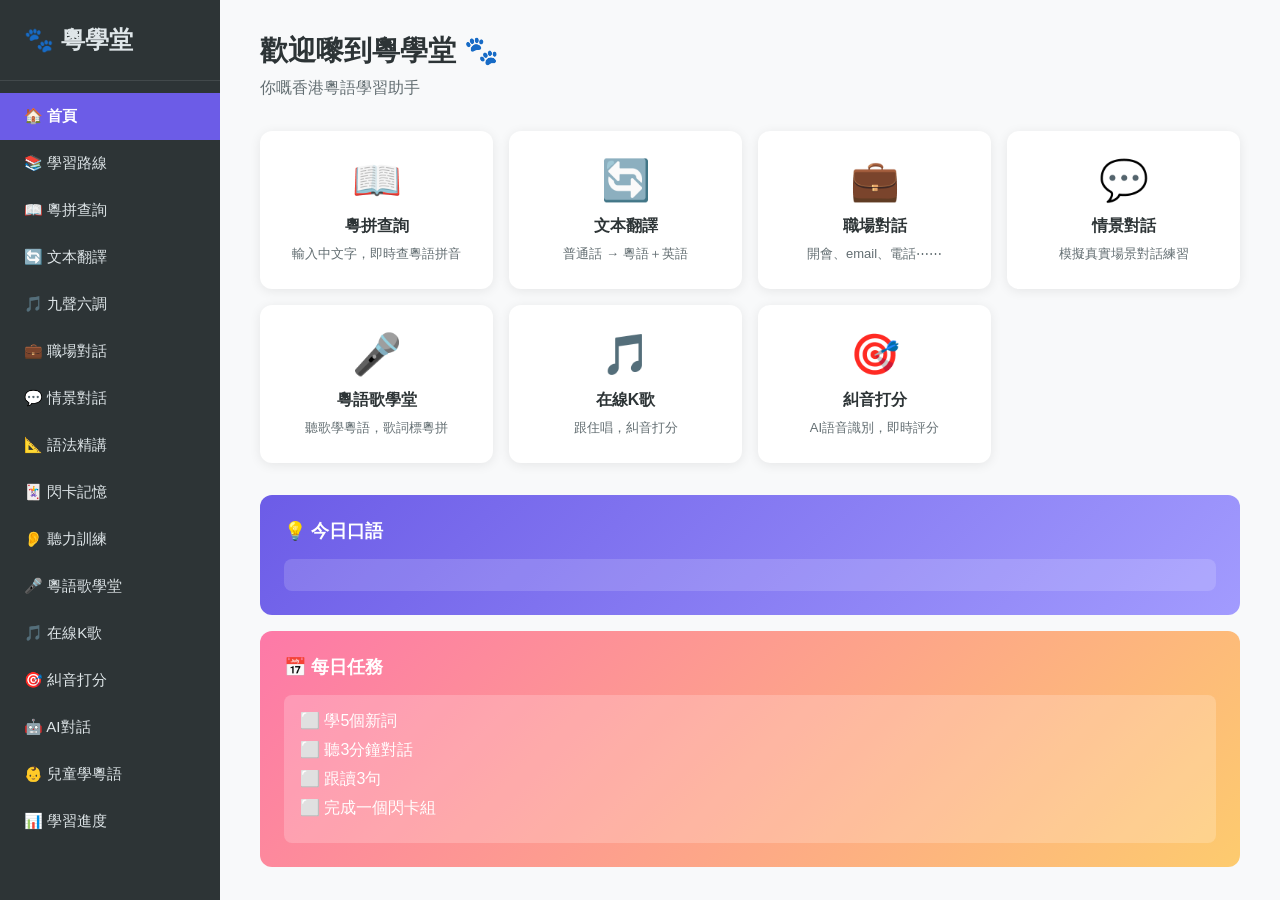
==== index.html @ fe46d2c4 "粤学堂 v1 - 香港粤语学习平台" ====
<!DOCTYPE html>
<html lang="zh-HK">
<head>
    <meta charset="UTF-8">
    <meta name="viewport" content="width=device-width, initial-scale=1.0, maximum-scale=1.0, user-scalable=no">
    <title>香港粵語學堂</title>
    <link rel="manifest" href="manifest.json">
    <meta name="mobile-web-app-capable" content="yes">
    <meta name="apple-mobile-web-app-capable" content="yes">
    <meta name="apple-mobile-web-app-status-bar-style" content="black-translucent">
    <meta name="theme-color" content="#6C5CE7">
    <style>

/* ========== 粵學堂 CSS ========== */
* { margin: 0; padding: 0; box-sizing: border-box; }

:root {
    --primary: #6C5CE7;
    --primary-light: #A29BFE;
    --accent: #FD79A8;
    --bg: #F8F9FA;
    --sidebar-bg: #2D3436;
    --sidebar-text: #DFE6E9;
    --card-bg: #FFFFFF;
    --text: #2D3436;
    --text-light: #636E72;
    --success: #00B894;
    --warning: #FDCB6E;
    --danger: #E17055;
    --border: #E0E0E0;
    --radius: 12px;
    --shadow: 0 2px 12px rgba(0,0,0,0.08);
}

body {
    font-family: -apple-system, BlinkMacSystemFont, "PingFang SC", "Noto Sans CJK SC", "Microsoft YaHei", sans-serif;
    background: var(--bg);
    color: var(--text);
    display: flex;
    min-height: 100vh;
}

/* ========== Sidebar ========== */
.sidebar {
    width: 220px;
    background: var(--sidebar-bg);
    color: var(--sidebar-text);
    padding: 24px 0;
    position: fixed;
    height: 100vh;
    overflow-y: auto;
    z-index: 100;
}

.logo {
    font-size: 24px;
    font-weight: bold;
    padding: 0 24px 24px;
    border-bottom: 1px solid rgba(255,255,255,0.1);
    margin-bottom: 12px;
}

.nav-list { list-style: none; }

.nav-item {
    padding: 14px 24px;
    cursor: pointer;
    transition: all 0.2s;
    font-size: 15px;
}

.nav-item:hover {
    background: rgba(255,255,255,0.08);
    color: #fff;
}

.nav-item.active {
    background: var(--primary);
    color: #fff;
    font-weight: 600;
}

/* ========== Main Content ========== */
.content {
    margin-left: 220px;
    flex: 1;
    padding: 32px 40px;
    max-width: 1100px;
}

.section { display: none; }
.section.active { display: block; }

h1 { font-size: 28px; margin-bottom: 8px; }
h2 { font-size: 24px; margin-bottom: 16px; }
h3 { font-size: 18px; margin-bottom: 12px; }

.subtitle {
    color: var(--text-light);
    font-size: 16px;
    margin-bottom: 32px;
}

/* ========== Home Grid ========== */
.home-grid {
    display: grid;
    grid-template-columns: repeat(auto-fill, minmax(200px, 1fr));
    gap: 16px;
    margin-bottom: 32px;
}

.home-card {
    background: var(--card-bg);
    border-radius: var(--radius);
    padding: 24px;
    text-align: center;
    cursor: pointer;
    box-shadow: var(--shadow);
    transition: all 0.3s;
    border: 2px solid transparent;
}

.home-card:hover {
    transform: translateY(-4px);
    border-color: var(--primary-light);
    box-shadow: 0 8px 24px rgba(108,92,231,0.15);
}

.card-icon { font-size: 40px; margin-bottom: 12px; }
.home-card h3 { margin-bottom: 8px; font-size: 16px; }
.home-card p { color: var(--text-light); font-size: 13px; }

.daily-tip {
    background: linear-gradient(135deg, #6C5CE7, #A29BFE);
    border-radius: var(--radius);
    padding: 24px;
    color: #fff;
}

.daily-tip h3 { margin-bottom: 16px; }

.tip-content {
    background: rgba(255,255,255,0.15);
    border-radius: 8px;
    padding: 16px;
}

.tip-line {
    margin-bottom: 8px;
    font-size: 16px;
}

.tip-jyutping {
    font-size: 13px;
    opacity: 0.85;
}

/* ========== Dictionary ========== */
.dict-search {
    display: flex;
    gap: 12px;
    margin-bottom: 24px;
}

.dict-search input {
    flex: 1;
    padding: 14px 18px;
    border: 2px solid var(--border);
    border-radius: var(--radius);
    font-size: 18px;
    outline: none;
    transition: border-color 0.2s;
}

.dict-search input:focus { border-color: var(--primary); }

.dict-search button {
    padding: 14px 28px;
    background: var(--primary);
    color: #fff;
    border: none;
    border-radius: var(--radius);
    font-size: 16px;
    cursor: pointer;
    transition: background 0.2s;
}

.dict-search button:hover { background: #5B4BD5; }

.dict-results {
    display: flex;
    flex-wrap: wrap;
    gap: 12px;
    margin-bottom: 32px;
}

.dict-char {
    background: var(--card-bg);
    border-radius: 8px;
    padding: 16px 20px;
    text-align: center;
    box-shadow: var(--shadow);
    min-width: 100px;
}

.dict-char .char {
    font-size: 36px;
    font-weight: bold;
    margin-bottom: 8px;
}

.dict-char .jyutping {
    color: var(--primary);
    font-size: 16px;
    font-weight: 600;
    margin-bottom: 4px;
}

.dict-char .pinyin {
    color: var(--text-light);
    font-size: 13px;
}

.tone-table {
    width: 100%;
    border-collapse: collapse;
    margin-top: 16px;
}

.tone-table th, .tone-table td {
    padding: 10px 16px;
    border: 1px solid var(--border);
    text-align: center;
}

.tone-table th {
    background: var(--primary);
    color: #fff;
}

/* ========== Translate ========== */
.translate-box {
    display: grid;
    grid-template-columns: 1fr 1fr;
    gap: 20px;
    margin-bottom: 24px;
}

.translate-col { position: relative; }

.lang-label {
    display: flex;
    align-items: center;
    gap: 12px;
    margin-bottom: 12px;
    font-weight: 600;
}

.lang-label select {
    padding: 8px 12px;
    border: 2px solid var(--border);
    border-radius: 8px;
    font-size: 14px;
    background: #fff;
}

textarea {
    width: 100%;
    padding: 14px;
    border: 2px solid var(--border);
    border-radius: var(--radius);
    font-size: 16px;
    resize: vertical;
    outline: none;
}

textarea:focus { border-color: var(--primary); }

.translate-result {
    background: var(--card-bg);
    border: 2px solid var(--border);
    border-radius: var(--radius);
    padding: 16px;
    min-height: 120px;
    font-size: 18px;
    line-height: 1.8;
}

.translate-btn, .speak-btn {
    margin-top: 12px;
    padding: 10px 24px;
    border: none;
    border-radius: 8px;
    cursor: pointer;
    font-size: 14px;
    transition: all 0.2s;
}

.translate-btn {
    background: var(--primary);
    color: #fff;
}

.speak-btn {
    background: var(--success);
    color: #fff;
}

.translate-btn:hover, .speak-btn:hover { opacity: 0.85; }

.quick-phrases { margin-top: 24px; }

.quick-grid {
    display: flex;
    flex-wrap: wrap;
    gap: 10px;
}

.quick-phrase {
    background: var(--card-bg);
    border: 1px solid var(--border);
    border-radius: 20px;
    padding: 8px 16px;
    cursor: pointer;
    font-size: 14px;
    transition: all 0.2s;
}

.quick-phrase:hover {
    background: var(--primary-light);
    color: #fff;
    border-color: var(--primary-light);
}

/* ========== Phrase List ========== */
.category-tabs {
    display: flex;
    flex-wrap: wrap;
    gap: 8px;
    margin-bottom: 20px;
}

.cat-tab {
    padding: 8px 18px;
    border: 2px solid var(--border);
    border-radius: 20px;
    background: #fff;
    cursor: pointer;
    font-size: 14px;
    transition: all 0.2s;
}

.cat-tab.active, .cat-tab:hover {
    background: var(--primary);
    color: #fff;
    border-color: var(--primary);
}

.phrase-card {
    background: var(--card-bg);
    border-radius: var(--radius);
    padding: 20px;
    margin-bottom: 12px;
    box-shadow: var(--shadow);
    display: flex;
    justify-content: space-between;
    align-items: center;
}

.phrase-zh {
    font-size: 20px;
    font-weight: 600;
    margin-bottom: 4px;
}

.phrase-jyutping {
    color: var(--primary);
    font-size: 14px;
    margin-bottom: 2px;
}

.phrase-meaning {
    color: var(--text-light);
    font-size: 13px;
}

.phrase-actions {
    display: flex;
    gap: 8px;
}

.phrase-actions button {
    width: 36px;
    height: 36px;
    border-radius: 50%;
    border: none;
    cursor: pointer;
    font-size: 16px;
    transition: all 0.2s;
}

.btn-speak { background: var(--primary-light); color: #fff; }
.btn-speak:hover { background: var(--primary); }
.btn-bookmark { background: var(--warning); }
.btn-bookmark.bookmarked { background: var(--success); color: #fff; }

/* ========== Dialogue ========== */
.dialogue-card {
    background: var(--card-bg);
    border-radius: var(--radius);
    padding: 16px 20px;
    margin-bottom: 12px;
    box-shadow: var(--shadow);
    cursor: pointer;
    transition: all 0.2s;
}

.dialogue-card:hover {
    transform: translateX(4px);
    border-left: 4px solid var(--primary);
}

.dialogue-card h4 { margin-bottom: 4px; }
.dialogue-card p { color: var(--text-light); font-size: 13px; }

.dialogue-area {
    background: var(--card-bg);
    border-radius: var(--radius);
    overflow: hidden;
    box-shadow: var(--shadow);
}

.dialogue-header {
    background: var(--primary);
    color: #fff;
    padding: 16px 20px;
    display: flex;
    justify-content: space-between;
    align-items: center;
}

.dialogue-header button {
    background: rgba(255,255,255,0.2);
    color: #fff;
    border: none;
    padding: 8px 16px;
    border-radius: 8px;
    cursor: pointer;
}

.dialogue-messages {
    padding: 20px;
    max-height: 400px;
    overflow-y: auto;
}

.msg {
    margin-bottom: 16px;
    display: flex;
    gap: 12px;
}

.msg-bot .msg-avatar { background: var(--primary); }
.msg-user .msg-avatar { background: var(--success); }

.msg-avatar {
    width: 36px;
    height: 36px;
    border-radius: 50%;
    color: #fff;
    display: flex;
    align-items: center;
    justify-content: center;
    font-size: 14px;
    flex-shrink: 0;
}

.msg-bubble {
    background: #F0F0F0;
    border-radius: 12px;
    padding: 12px 16px;
    max-width: 70%;
}

.msg-user .msg-bubble {
    background: var(--primary-light);
    color: #fff;
}

.msg-jyutping {
    font-size: 12px;
    color: var(--text-light);
    margin-top: 4px;
}

.msg-user .msg-jyutping { color: rgba(255,255,255,0.8); }

.dialogue-input {
    display: flex;
    gap: 8px;
    padding: 16px 20px;
    border-top: 1px solid var(--border);
}

.dialogue-input input {
    flex: 1;
    padding: 10px 14px;
    border: 2px solid var(--border);
    border-radius: 8px;
    font-size: 15px;
    outline: none;
}

.dialogue-input button {
    padding: 10px 18px;
    border: none;
    border-radius: 8px;
    cursor: pointer;
    font-size: 14px;
}

.dialogue-input button:nth-child(2) { background: var(--primary); color: #fff; }
.dialogue-input button:nth-child(3) { background: var(--success); color: #fff; }

/* ========== Songs ========== */
.song-card {
    background: var(--card-bg);
    border-radius: var(--radius);
    padding: 20px;
    margin-bottom: 12px;
    box-shadow: var(--shadow);
    cursor: pointer;
    display: flex;
    justify-content: space-between;
    align-items: center;
    transition: all 0.2s;
}

.song-card:hover { transform: translateX(4px); }

.song-info h4 { margin-bottom: 4px; }
.song-info p { color: var(--text-light); font-size: 13px; }

.song-player {
    background: var(--card-bg);
    border-radius: var(--radius);
    padding: 24px;
    margin-top: 20px;
    box-shadow: var(--shadow);
}

.song-header {
    display: flex;
    justify-content: space-between;
    align-items: center;
    margin-bottom: 20px;
    padding-bottom: 16px;
    border-bottom: 1px solid var(--border);
}

.song-header button {
    background: var(--danger);
    color: #fff;
    border: none;
    padding: 8px 16px;
    border-radius: 8px;
    cursor: pointer;
}

.lyrics-display {
    max-height: 400px;
    overflow-y: auto;
    line-height: 2.2;
}

.lyric-line {
    padding: 8px 12px;
    border-radius: 8px;
    margin-bottom: 4px;
    transition: background 0.3s;
}

.lyric-line.active {
    background: var(--primary-light);
    color: #fff;
}

.lyric-line.active .lyric-jyutping { color: rgba(255,255,255,0.8); }

.lyric-zh { font-size: 18px; }
.lyric-jyutping { font-size: 13px; color: var(--primary); }

/* ========== Karaoke ========== */
.karaoke-stage {
    background: var(--card-bg);
    border-radius: var(--radius);
    padding: 24px;
    box-shadow: var(--shadow);
    margin-top: 20px;
}

.karaoke-header {
    display: flex;
    justify-content: space-between;
    align-items: center;
    margin-bottom: 20px;
}

#karaokeScore {
    font-size: 24px;
    font-weight: bold;
    color: var(--primary);
}

.karaoke-lyrics {
    background: #1a1a2e;
    border-radius: 12px;
    padding: 40px;
    text-align: center;
    min-height: 200px;
    margin-bottom: 20px;
}

.karaoke-current {
    font-size: 32px;
    color: #fff;
    font-weight: bold;
    margin-bottom: 12px;
}

.karaoke-next {
    font-size: 18px;
    color: rgba(255,255,255,0.4);
}

.karaoke-controls {
    display: flex;
    justify-content: center;
    gap: 16px;
    margin-bottom: 20px;
}

.karaoke-controls button {
    padding: 14px 32px;
    border: none;
    border-radius: 24px;
    font-size: 18px;
    cursor: pointer;
    transition: all 0.2s;
}

#karaokeStart { background: var(--success); color: #fff; }
#karaokeStop { background: var(--danger); color: #fff; }

.karaoke-feedback {
    background: #F0F0F0;
    border-radius: 8px;
    padding: 16px;
    text-align: center;
    font-size: 14px;
    color: var(--text-light);
}

.karaoke-list .song-card { cursor: pointer; }

/* ========== Pronunciation ========== */
.pron-practice { max-width: 600px; }

.pron-card {
    background: var(--card-bg);
    border-radius: var(--radius);
    padding: 32px;
    text-align: center;
    box-shadow: var(--shadow);
    margin-bottom: 24px;
}

.pron-target {
    font-size: 32px;
    font-weight: bold;
    margin-bottom: 12px;
    line-height: 1.6;
}

.pron-jyutping {
    color: var(--primary);
    font-size: 16px;
    margin-bottom: 16px;
}

.pron-tts {
    background: none;
    border: 2px solid var(--primary);
    color: var(--primary);
    padding: 10px 24px;
    border-radius: 24px;
    cursor: pointer;
    font-size: 14px;
    transition: all 0.2s;
}

.pron-tts:hover {
    background: var(--primary);
    color: #fff;
}

.pron-record {
    display: flex;
    justify-content: center;
    gap: 16px;
    margin-bottom: 24px;
}

.pron-record button {
    padding: 16px 40px;
    border: none;
    border-radius: 32px;
    font-size: 18px;
    cursor: pointer;
    transition: all 0.2s;
}

#pronStart { background: var(--success); color: #fff; }
#pronStop { background: var(--danger); color: #fff; }

.pron-result {
    background: var(--card-bg);
    border-radius: var(--radius);
    padding: 20px;
    box-shadow: var(--shadow);
    margin-bottom: 24px;
    text-align: center;
}

.pron-score {
    font-size: 48px;
    font-weight: bold;
    color: var(--success);
}

.pron-feedback { margin-top: 12px; color: var(--text-light); }

.pron-nav {
    display: flex;
    justify-content: center;
    align-items: center;
    gap: 24px;
}

.pron-nav button {
    padding: 10px 20px;
    border: 2px solid var(--border);
    border-radius: 8px;
    background: #fff;
    cursor: pointer;
    transition: all 0.2s;
}

.pron-nav button:hover { border-color: var(--primary); }

/* ========== Progress ========== */
.progress-stats {
    display: grid;
    grid-template-columns: repeat(4, 1fr);
    gap: 16px;
    margin-bottom: 32px;
}

.stat-card {
    background: var(--card-bg);
    border-radius: var(--radius);
    padding: 24px;
    text-align: center;
    box-shadow: var(--shadow);
}

.stat-num {
    font-size: 36px;
    font-weight: bold;
    color: var(--primary);
    margin-bottom: 8px;
}

.stat-label {
    color: var(--text-light);
    font-size: 14px;
}

.streak-info {
    background: linear-gradient(135deg, var(--success), #55EFC4);
    border-radius: var(--radius);
    padding: 24px;
    color: #fff;
    margin-top: 24px;
}

/* ========== Responsive ========== */
@media (max-width: 768px) {
    .sidebar {
        width: 60px;
        padding: 12px 0;
    }
    .logo { font-size: 20px; padding: 0 12px; }
    .nav-item { padding: 12px; font-size: 18px; text-align: center; }
    .nav-item span { display: none; }
    .content { margin-left: 60px; padding: 20px; }
    .translate-box { grid-template-columns: 1fr; }
    .progress-stats { grid-template-columns: repeat(2, 1fr); }
    .home-grid { grid-template-columns: repeat(2, 1fr); }
}

/* ========== Scrollbar ========== */
::-webkit-scrollbar { width: 6px; }
::-webkit-scrollbar-track { background: transparent; }
::-webkit-scrollbar-thumb { background: var(--border); border-radius: 3px; }
::-webkit-scrollbar-thumb:hover { background: var(--text-light); }

/* ========== Scenario List ========== */
.scenario-card {
    background: var(--card-bg);
    border-radius: var(--radius);
    padding: 20px;
    margin-bottom: 12px;
    box-shadow: var(--shadow);
    cursor: pointer;
    transition: all 0.2s;
    display: flex;
    align-items: center;
    gap: 16px;
}

.scenario-card:hover {
    transform: translateX(4px);
    border-left: 4px solid var(--primary);
}

.scenario-icon { font-size: 36px; }
.scenario-card h4 { margin-bottom: 4px; }
.scenario-card p { color: var(--text-light); font-size: 13px; }

/* ========== Animations ========== */
@keyframes fadeIn {
    from { opacity: 0; transform: translateY(10px); }
    to { opacity: 1; transform: translateY(0); }
}

.section.active { animation: fadeIn 0.3s ease; }

@keyframes pulse {
    0%, 100% { transform: scale(1); }
    50% { transform: scale(1.05); }
}

.recording { animation: pulse 1s infinite; background: var(--danger) !important; }

/* ========== Children Section ========== */
.children-grid {
    display: grid;
    grid-template-columns: repeat(auto-fill, minmax(280px, 1fr));
    gap: 20px;
    margin-top: 20px;
}

.child-card {
    background: var(--card-bg);
    border-radius: var(--radius);
    padding: 20px;
    box-shadow: var(--shadow);
    border: 3px solid transparent;
    transition: all 0.3s;
    cursor: pointer;
}

.child-card:hover {
    border-color: var(--warning);
    transform: translateY(-4px);
}

.child-icon { font-size: 48px; margin-bottom: 12px; }
.child-card h3 { margin-bottom: 8px; font-size: 18px; }
.child-card p { color: var(--text-light); font-size: 14px; margin-bottom: 12px; }

.child-word {
    display: inline-flex;
    align-items: center;
    gap: 8px;
    background: #FFF9E6;
    border: 2px solid var(--warning);
    border-radius: 16px;
    padding: 10px 18px;
    margin: 6px;
    font-size: 22px;
    cursor: pointer;
    transition: all 0.2s;
}

.child-word:hover {
    background: var(--warning);
    transform: scale(1.08);
}

.child-word .jyut { font-size: 13px; color: var(--primary); display: block; }

.alphabet-grid {
    display: grid;
    grid-template-columns: repeat(auto-fill, minmax(80px, 1fr));
    gap: 12px;
    margin-top: 16px;
}

.alphabet-card {
    background: linear-gradient(135deg, #6C5CE7, #A29BFE);
    border-radius: 12px;
    padding: 16px;
    text-align: center;
    color: #fff;
    cursor: pointer;
    transition: all 0.2s;
}

.alphabet-card:hover { transform: scale(1.1); }
.alphabet-card .letter { font-size: 28px; font-weight: bold; }
.alphabet-card .jyutping { font-size: 12px; opacity: 0.9; margin-top: 4px; }

.numbers-grid {
    display: flex;
    flex-wrap: wrap;
    gap: 12px;
    margin-top: 16px;
}

.number-card {
    background: linear-gradient(135deg, #FD79A8, #FDCB6E);
    border-radius: 12px;
    padding: 16px 24px;
    text-align: center;
    color: #fff;
    cursor: pointer;
    min-width: 70px;
    transition: all 0.2s;
}

.number-card:hover { transform: scale(1.1); }
.number-card .num { font-size: 32px; font-weight: bold; }
.number-card .word { font-size: 16px; margin-top: 4px; }
.number-card .jp { font-size: 12px; opacity: 0.85; }

.children-song-card {
    background: var(--card-bg);
    border-radius: var(--radius);
    padding: 16px;
    margin-bottom: 12px;
    box-shadow: var(--shadow);
    cursor: pointer;
    display: flex;
    align-items: center;
    gap: 16px;
    transition: all 0.2s;
}

.children-song-card:hover { transform: translateX(4px); }

.rhyme-card {
    background: linear-gradient(135deg, #00B894, #55EFC4);
    border-radius: var(--radius);
    padding: 20px;
    margin-bottom: 16px;
    color: #fff;
}

.rhyme-card h4 { margin-bottom: 8px; font-size: 18px; }
.rhyme-card .lyrics { white-space: pre-line; line-height: 2; font-size: 16px; }
.rhyme-card .jp-lyrics { white-space: pre-line; line-height: 1.8; font-size: 13px; opacity: 0.85; margin-top: 8px; }

.quiz-card {
    background: var(--card-bg);
    border-radius: var(--radius);
    padding: 24px;
    box-shadow: var(--shadow);
    margin-bottom: 16px;
    text-align: center;
}

.quiz-card h4 { margin-bottom: 16px; }
.quiz-options {
    display: flex;
    flex-wrap: wrap;
    gap: 12px;
    justify-content: center;
}

.quiz-option {
    padding: 14px 28px;
    border: 2px solid var(--border);
    border-radius: 12px;
    background: #fff;
    cursor: pointer;
    font-size: 20px;
    transition: all 0.2s;
}

.quiz-option:hover { border-color: var(--primary); }
.quiz-option.correct { background: var(--success); color: #fff; border-color: var(--success); }
.quiz-option.wrong { background: var(--danger); color: #fff; border-color: var(--danger); }

.quiz-score {
    margin-top: 16px;
    font-size: 20px;
    font-weight: bold;
}

/* ========== Learning Path ========== */
.level-card {
    background: var(--card-bg);
    border-radius: var(--radius);
    padding: 20px;
    box-shadow: var(--shadow);
}
.level-card h3 { margin-bottom: 8px; }
.level-card ul { color: var(--text-light); font-size: 14px; }

/* ========== Tones ========== */
.tones-grid {
    display: grid;
    grid-template-columns: repeat(auto-fill, minmax(160px, 1fr));
    gap: 16px;
    margin-top: 20px;
}
.tone-card {
    background: var(--card-bg);
    border-radius: var(--radius);
    padding: 20px;
    text-align: center;
    box-shadow: var(--shadow);
    cursor: pointer;
    transition: all 0.2s;
}
.tone-card:hover { transform: scale(1.05); }
.tone-num { font-size: 36px; font-weight: bold; color: var(--primary); }
.tone-name { font-size: 14px; color: var(--text-light); margin: 4px 0; }
.tone-example { font-size: 24px; margin: 8px 0; }
.tone-jp { font-size: 13px; color: var(--primary); }

/* ========== Grammar ========== */
.grammar-card {
    background: var(--card-bg);
    border-radius: var(--radius);
    padding: 20px;
    margin-bottom: 16px;
    box-shadow: var(--shadow);
}
.grammar-card h4 { color: var(--primary); margin-bottom: 12px; }
.grammar-rule { background: #F0F0F0; border-radius: 8px; padding: 12px; margin-bottom: 8px; }
.grammar-example { padding: 8px 12px; border-left: 3px solid var(--primary); margin: 8px 0; font-size: 15px; }
.grammar-example .jp { font-size: 13px; color: var(--text-light); }

/* ========== Flashcard ========== */
.flashcard-wrapper {
    perspective: 1000px;
    width: 320px;
    height: 200px;
    margin: 20px auto;
}
.flashcard {
    width: 100%;
    height: 100%;
    position: relative;
    transform-style: preserve-3d;
    transition: transform 0.6s;
    cursor: pointer;
}
.flashcard.flipped { transform: rotateY(180deg); }
.flashcard-front, .flashcard-back {
    position: absolute;
    width: 100%;
    height: 100%;
    backface-visibility: hidden;
    border-radius: var(--radius);
    display: flex;
    flex-direction: column;
    align-items: center;
    justify-content: center;
    box-shadow: var(--shadow);
}
.flashcard-front {
    background: linear-gradient(135deg, #6C5CE7, #A29BFE);
    color: #fff;
    font-size: 36px;
}
.flashcard-front .card-hint { font-size: 14px; opacity: 0.8; margin-top: 12px; }
.flashcard-back {
    background: #fff;
    transform: rotateY(180deg);
    border: 2px solid var(--primary);
}
.flashcard-back .answer-zh { font-size: 28px; font-weight: bold; margin-bottom: 8px; }
.flashcard-back .answer-jp { font-size: 16px; color: var(--primary); margin-bottom: 4px; }
.flashcard-back .answer-en { font-size: 14px; color: var(--text-light); }

.flashcard-controls {
    display: flex;
    justify-content: center;
    gap: 16px;
    margin-top: 20px;
}
.flashcard-controls button {
    padding: 12px 28px;
    border: none;
    border-radius: 24px;
    font-size: 16px;
    cursor: pointer;
    transition: all 0.2s;
}
.btn-easy { background: var(--success); color: #fff; }
.btn-good { background: var(--primary); color: #fff; }
.btn-hard { background: var(--warning); color: #fff; }
.btn-again { background: var(--danger); color: #fff; }

.deck-selector {
    display: flex;
    flex-wrap: wrap;
    gap: 12px;
    margin-bottom: 20px;
}
.deck-btn {
    padding: 10px 20px;
    border: 2px solid var(--border);
    border-radius: 12px;
    background: #fff;
    cursor: pointer;
    font-size: 14px;
    transition: all 0.2s;
}
.deck-btn.active { background: var(--primary); color: #fff; border-color: var(--primary); }

/* ========== Listening ========== */
.listening-card {
    background: var(--card-bg);
    border-radius: var(--radius);
    padding: 24px;
    box-shadow: var(--shadow);
    margin-bottom: 16px;
}
.listening-audio {
    background: var(--primary);
    color: #fff;
    border-radius: 12px;
    padding: 16px;
    text-align: center;
    margin-bottom: 16px;
}
.listening-audio button {
    padding: 12px 32px;
    border: none;
    background: rgba(255,255,255,0.2);
    color: #fff;
    border-radius: 24px;
    font-size: 16px;
    cursor: pointer;
    margin: 0 8px;
}
.listening-question { font-size: 18px; margin-bottom: 12px; }
.listening-options { display: flex; flex-wrap: wrap; gap: 10px; }
.listening-opt {
    padding: 12px 24px;
    border: 2px solid var(--border);
    border-radius: 12px;
    background: #fff;
    cursor: pointer;
    font-size: 16px;
    transition: all 0.2s;
}
.listening-opt:hover { border-color: var(--primary); }
.listening-opt.correct { background: var(--success); color: #fff; border-color: var(--success); }
.listening-opt.wrong { background: var(--danger); color: #fff; border-color: var(--danger); }

/* ========== AI Chat ========== */
.ai-chat-container {
    background: var(--card-bg);
    border-radius: var(--radius);
    box-shadow: var(--shadow);
    overflow: hidden;
}
.ai-chat-header {
    background: var(--primary);
    color: #fff;
    padding: 16px 20px;
    display: flex;
    justify-content: space-between;
    align-items: center;
}
.ai-chat-messages {
    padding: 20px;
    max-height: 400px;
    overflow-y: auto;
}
.ai-chat-input {
    display: flex;
    gap: 8px;
    padding: 16px 20px;
    border-top: 1px solid var(--border);
}
.ai-chat-input input {
    flex: 1;
    padding: 12px;
    border: 2px solid var(--border);
    border-radius: 8px;
    font-size: 15px;
    outline: none;
}
.ai-chat-input button {
    padding: 12px 20px;
    border: none;
    border-radius: 8px;
    cursor: pointer;
    font-size: 14px;
}
.ai-scenario-picker {
    display: flex;
    flex-wrap: wrap;
    gap: 10px;
    padding: 20px;
}
.ai-scenario {
    padding: 12px 20px;
    border: 2px solid var(--border);
    border-radius: 12px;
    background: #fff;
    cursor: pointer;
    transition: all 0.2s;
}
.ai-scenario:hover { border-color: var(--primary); background: #F8F9FA; }
                                            .ai-scenario:hover { border-color: var(--primary); background: #F8F9FA; }    </style>
</head>
<body>
    <nav class="sidebar">
        <div class="logo">🐾 粵學堂</div>
        <ul class="nav-list">
            <li class="nav-item active" data-section="home">🏠 首頁</li>
            <li class="nav-item" data-section="learningpath">📚 學習路線</li>
            <li class="nav-item" data-section="dictionary">📖 粵拼查詢</li>
            <li class="nav-item" data-section="translate">🔄 文本翻譯</li>
            <li class="nav-item" data-section="tones">🎵 九聲六調</li>
            <li class="nav-item" data-section="workplace">💼 職場對話</li>
            <li class="nav-item" data-section="conversation">💬 情景對話</li>
            <li class="nav-item" data-section="grammar">📐 語法精講</li>
            <li class="nav-item" data-section="flashcard">🃏 閃卡記憶</li>
            <li class="nav-item" data-section="listening">👂 聽力訓練</li>
            <li class="nav-item" data-section="songs">🎤 粵語歌學堂</li>
            <li class="nav-item" data-section="karaoke">🎵 在線K歌</li>
            <li class="nav-item" data-section="pronunciation">🎯 糾音打分</li>
            <li class="nav-item" data-section="ai_chat">🤖 AI對話</li>
            <li class="nav-item" data-section="children">👶 兒童學粵語</li>
            <li class="nav-item" data-section="progress">📊 學習進度</li>
        </ul>
    </nav>

    <main class="content">
        <!-- 首頁 -->
        <section id="home" class="section active">
            <h1>歡迎嚟到粵學堂 🐾</h1>
            <p class="subtitle">你嘅香港粵語學習助手</p>
            <div class="home-grid">
                <div class="home-card" onclick="switchSection('dictionary')">
                    <div class="card-icon">📖</div>
                    <h3>粵拼查詢</h3>
                    <p>輸入中文字，即時查粵語拼音</p>
                </div>
                <div class="home-card" onclick="switchSection('translate')">
                    <div class="card-icon">🔄</div>
                    <h3>文本翻譯</h3>
                    <p>普通話 → 粵語＋英語</p>
                </div>
                <div class="home-card" onclick="switchSection('workplace')">
                    <div class="card-icon">💼</div>
                    <h3>職場對話</h3>
                    <p>開會、email、電話⋯⋯</p>
                </div>
                <div class="home-card" onclick="switchSection('conversation')">
                    <div class="card-icon">💬</div>
                    <h3>情景對話</h3>
                    <p>模擬真實場景對話練習</p>
                </div>
                <div class="home-card" onclick="switchSection('songs')">
                    <div class="card-icon">🎤</div>
                    <h3>粵語歌學堂</h3>
                    <p>聽歌學粵語，歌詞標粵拼</p>
                </div>
                <div class="home-card" onclick="switchSection('karaoke')">
                    <div class="card-icon">🎵</div>
                    <h3>在線K歌</h3>
                    <p>跟住唱，糾音打分</p>
                </div>
                <div class="home-card" onclick="switchSection('pronunciation')">
                    <div class="card-icon">🎯</div>
                    <h3>糾音打分</h3>
                    <p>AI語音識別，即時評分</p>
                </div>
            </div>
            <div class="daily-tip">
                <h3>💡 今日口語</h3>
                <div class="tip-content" id="dailyTip"></div>
            </div>
            <div class="daily-tip" style="background:linear-gradient(135deg,#FD79A8,#FDCB6E);margin-top:16px">
                <h3>📅 每日任務</h3>
                <div class="tip-content" style="background:rgba(255,255,255,0.2)">
                    <div id="dailyTaskList">
                        <div style="margin-bottom:8px">⬜ 學5個新詞</div>
                        <div style="margin-bottom:8px">⬜ 聽3分鐘對話</div>
                        <div style="margin-bottom:8px">⬜ 跟讀3句</div>
                        <div style="margin-bottom:8px">⬜ 完成一個閃卡組</div>
                    </div>
                </div>
            </div>
        </section>

        <!-- 學習路線 -->
        <section id="learningpath" class="section">
            <h2>📚 學習路線</h2>
            <p class="subtitle">由零開始，系統化學粵語</p>
            <div class="learning-levels">
                <div class="level-card" style="border-left:4px solid #00B894">
                    <h3>🟢 Level 1 — 入門（0-2週）</h3>
                    <p>目標：聽懂基本問候，會說10句日常用語</p>
                    <ul style="margin:12px 0 0 20px;line-height:2">
                        <li>學粵拼聲母韻母</li>
                        <li>掌握6個聲調</li>
                        <li>學會打招呼（你好/早晨/拜拜）</li>
                        <li>學會基本數字1-10</li>
                        <li>能說「唔該/多謝/對唔住」</li>
                    </ul>
                </div>
                <div class="level-card" style="border-left:4px solid #FDCB6E;margin-top:12px">
                    <h3>🟡 Level 2 — 初級（2-8週）</h3>
                    <p>目標：能進行簡單日常對話</p>
                    <ul style="margin:12px 0 0 20px;line-height:2">
                        <li>茶餐廳點餐</li>
                        <li>搭地鐵/巴士問路</li>
                        <li>買嘢講價</li>
                        <li>講天氣</li>
                        <li>睇醫生基本對話</li>
                    </ul>
                </div>
                <div class="level-card" style="border-left:4px solid #E17055;margin-top:12px">
                    <h3>🟠 Level 3 — 中級（2-4個月）</h3>
                    <p>目標：能應對大部分日常場景</p>
                    <ul style="margin:12px 0 0 20px;line-height:2">
                        <li>職場基本對話（開會/電話/電郵）</li>
                        <li>酒店/機場場景</li>
                        <li>能聽懂簡單港劇</li>
                        <li>能唱3-5首粵語歌</li>
                        <li>常用成語和俗語</li>
                    </ul>
                </div>
                <div class="level-card" style="border-left:4px solid #6C5CE7;margin-top:12px">
                    <h3>🟣 Level 4 — 高級（4個月+）</h3>
                    <p>目標：流利溝通，了解文化</p>
                    <ul style="margin:12px 0 0 20px;line-height:2">
                        <li>複雜職場溝通</li>
                        <li>理解港式幽默和俚語</li>
                        <li>能跟本地人流暢聊天</li>
                        <li>看港劇不依賴字幕</li>
                        <li>寫簡單粵語文字</li>
                    </ul>
                </div>
            </div>
        </section>

        <!-- 九聲六調 -->
        <section id="tones" class="section">
            <h2>🎵 九聲六調</h2>
            <p class="subtitle">粵語嘅靈魂！學好聲調就成功一半</p>
            <div class="tones-grid" id="tonesGrid"></div>
        </section>

        <!-- 語法精講 -->
        <section id="grammar" class="section">
            <h2>📐 語法精講</h2>
            <p class="subtitle">搞掂語法，講嘢自然流暢</p>
            <div id="grammarContent"></div>
        </section>

        <!-- 閃卡記憶 -->
        <section id="flashcard" class="section">
            <h2>🃏 閃卡記憶</h2>
            <p class="subtitle">用間隔重複法記粵語詞彙</p>
            <div id="flashcardArea"></div>
        </section>

        <!-- 聽力訓練 -->
        <section id="listening" class="section">
            <h2>👂 聽力訓練</h2>
            <p class="subtitle">聽得明先講得出</p>
            <div id="listeningContent"></div>
        </section>

        <!-- AI對話 -->
        <section id="ai_chat" class="section">
            <h2>🤖 AI粵語對話練習</h2>
            <p class="subtitle">揀個場景，同AI用粵語傾偈</p>
            <div id="aiChatArea"></div>
        </section>

        <!-- 粵拼查詢 -->
        <section id="dictionary" class="section">
            <h2>📖 粵拼查詢</h2>
            <div class="dict-search">
                <input type="text" id="dictInput" placeholder="輸入中文字詞⋯⋯" autofocus>
                <button onclick="lookupJyutping()">查詢</button>
            </div>
            <div class="dict-results" id="dictResults"></div>
            <div class="tone-guide">
                <h3>粵語聲調表</h3>
                <table class="tone-table">
                    <tr><th>調號</th><th>調值</th><th>名稱</th><th>例字</th><th>粵拼</th></tr>
                    <tr><td>1</td><td>55</td><td>陰平</td><td>詩</td><td>si1</td></tr>
                    <tr><td>2</td><td>35</td><td>陰上</td><td>史</td><td>si2</td></tr>
                    <tr><td>3</td><td>33</td><td>陰去</td><td>試</td><td>si3</td></tr>
                    <tr><td>4</td><td>21</td><td>陽平</td><td>時</td><td>si4</td></tr>
                    <tr><td>5</td><td>23</td><td>陽上</td><td>市</td><td>si5</td></tr>
                    <tr><td>6</td><td>22</td><td>陽去</td><td>事</td><td>si6</td></tr>
                </table>
            </div>
        </section>

        <!-- 實時翻譯 -->
        <section id="translate" class="section">
            <h2>🔄 文本翻譯</h2>
            <p class="subtitle">輸入普通話，同時翻譯成粵語＋英語</p>
            <div class="translate-box">
                <div class="translate-col">
                    <div class="lang-label">📝 普通話原文</div>
                    <textarea id="srcText" placeholder="輸入一段普通話，例如：今天天氣很好，我想去外面走走⋯⋯" rows="6"></textarea>
                    <div style="display:flex;gap:10px;margin-top:10px">
                        <button class="translate-btn" onclick="translateParagraph()" style="flex:1">翻譯</button>
                        <button class="speak-btn" onclick="speakSrc()" style="flex:0.4">🔊 原文</button>
                    </div>
                </div>
                <div class="translate-col">
                    <div class="lang-label">🇭🇰 粵語</div>
                    <div class="translate-result" id="yueResult" style="min-height:80px"></div>
                    <button class="speak-btn" onclick="speakYue()" style="margin-top:8px">🔊 粵語發音</button>
                </div>
            </div>
            <div class="translate-box" style="margin-top:16px">
                <div class="translate-col" style="grid-column:1/-1">
                    <div class="lang-label">🇬🇧 English</div>
                    <div class="translate-result" id="enResult" style="min-height:60px"></div>
                    <button class="speak-btn" onclick="speakEn()" style="margin-top:8px">🔊 English</button>
                </div>
            </div>
            <div class="quick-phrases">
                <h3>⚡ 常用例句（點擊即翻）</h3>
                <div class="quick-grid" id="quickPhrases"></div>
            </div>
        </section>

        <!-- 職場對話 -->
        <section id="workplace" class="section">
            <h2>💼 職場對話</h2>
            <div class="category-tabs" id="workplaceCategories"></div>
            <div class="dialogue-list" id="workplaceDialogues"></div>
        </section>

        <!-- 情景對話 -->
        <section id="conversation" class="section">
            <h2>💬 情景對話</h2>
            <div class="scenario-list" id="scenarioList"></div>
            <div class="dialogue-area" id="dialogueArea" style="display:none">
                <div class="dialogue-header">
                    <h3 id="dialogueTitle"></h3>
                    <button onclick="endDialogue()">結束對話</button>
                </div>
                <div class="dialogue-messages" id="dialogueMessages"></div>
                <div class="dialogue-input">
                    <input type="text" id="dialogueInput" placeholder="輸入你嘅回答⋯⋯">
                    <button onclick="sendDialogue()">發送</button>
                    <button onclick="speakDialogue()">🎤 語音</button>
                </div>
            </div>
        </section>

        <!-- 粵語歌學堂 -->
        <section id="songs" class="section">
            <h2>🎤 粵語歌學堂</h2>
            <div class="song-list" id="songList"></div>
            <div class="song-player" id="songPlayer" style="display:none">
                <div class="song-header">
                    <h3 id="songTitle"></h3>
                    <span id="songArtist"></span>
                    <button onclick="closeSongPlayer()">關閉</button>
                </div>
                <div id="musicPlayer" style="margin:10px 0;border-radius:12px;overflow:hidden;background:#222;display:none">
                    <iframe id="musicFrame" style="width:100%;height:150px;border:none" allow="autoplay"></iframe>
                </div>
                <div class="lyrics-display" id="lyricsDisplay"></div>
            </div>
        </section>

        <!-- 在線K歌 -->
        <section id="karaoke" class="section">
            <h2>🎵 在線K歌</h2>
            <p>揀首歌，跟住唱，睇吓你幾多分！</p>
            <div class="karaoke-list" id="karaokeList"></div>
            <div class="karaoke-stage" id="karaokeStage" style="display:none">
                <div class="karaoke-header">
                    <h3 id="karaokeTitle"></h3>
                    <span id="karaokeScore">得分：--</span>
                </div>
                <div class="karaoke-lyrics" id="karaokeLyrics"></div>
                <div class="karaoke-controls">
                    <button id="karaokeStart" onclick="startKaraoke()">🎤 開始唱</button>
                    <button id="karaokeStop" onclick="stopKaraoke()" style="display:none">⏹ 停止</button>
                </div>
                <div class="karaoke-feedback" id="karaokeFeedback"></div>
            </div>
        </section>

        <!-- 糾音打分 -->
        <section id="pronunciation" class="section">
            <h2>🎯 糾音打分</h2>
            <p>跟住讀，睇吓你嘅發音有幾準確</p>
            <div class="pron-practice">
                <div class="pron-card" id="pronCard">
                    <div class="pron-target" id="pronTarget">今日天氣好好。</div>
                    <div class="pron-jyutping" id="pronJyutping">gam1 jat6 tin1 hei3 hou2 hou2.</div>
                    <button class="pron-tts" onclick="pronTTS()">🔊 聽一次</button>
                </div>
                <div class="pron-record">
                    <button id="pronStart" onclick="startPronRecord()">🎤 開始錄音</button>
                    <button id="pronStop" onclick="stopPronRecord()" style="display:none">⏹ 停止</button>
                </div>
                <div class="pron-result" id="pronResult"></div>
                <div class="pron-nav">
                    <button onclick="pronPrev()">⬅️ 上一句</button>
                    <span id="pronProgress">1 / 10</span>
                    <button onclick="pronNext()">下一句 ➡️</button>
                </div>
            </div>
        </section>

        <!-- 兒童學粵語 -->
        <section id="children" class="section">
            <h2>👶 兒童學粵語（3-8歲）</h2>
            <p class="subtitle">小朋友學粵語嘅好幫手！</p>
            <div class="category-tabs" id="childrenCategories"></div>
            <div id="childrenContent"></div>
        </section>

        <!-- 學習進度 -->
        <section id="progress" class="section">
            <h2>📊 學習進度</h2>
            <div class="progress-stats">
                <div class="stat-card">
                    <div class="stat-num" id="statPhrases">0</div>
                    <div class="stat-label">已學短語</div>
                </div>
                <div class="stat-card">
                    <div class="stat-num" id="statSongs">0</div>
                    <div class="stat-label">已學歌曲</div>
                </div>
                <div class="stat-card">
                    <div class="stat-num" id="statScore">0</div>
                    <div class="stat-label">平均糾音分</div>
                </div>
                <div class="stat-card">
                    <div class="stat-num" id="statDays">0</div>
                    <div class="stat-label">學習天數</div>
                </div>
            </div>
            <div class="progress-chart" id="progressChart"></div>
            <div class="streak-info">
                <h3>🔥 連續學習</h3>
                <p id="streakInfo">今日開始計起！</p>
            </div>
        </section>
    </main>

    <script>

// ========== 粵拼字典 ==========
const JYUTPING_DICT = {
    // 常用字
    '我': 'ngo5', '你': 'nei5', '佢': 'keoi5', '我哋': 'ngo5 dei6', '你哋': 'nei5 dei6', '佢哋': 'keoi5 dei6',
    '佢哋': 'keoi5 dei6', '呢': 'nei1', '嗰': 'go2', '呢個': 'nei1 go3', '嗰個': 'go2 go3',
    '呢度': 'nei1 dou6', '嗰度': 'go2 dou6', '邊度': 'bin1 dou6', '乜嘢': 'mat1 je5', '點解': 'dim2 gaai2',
    '點樣': 'dim2 joeng2', '幾時': 'gei2 si4', '幾多': 'gei2 do1', '做乜': 'zou6 mat1', '做咩': 'zou6 me1',
    '係': 'hai6', '唔係': 'm4 hai6', '有': 'jau5', '冇': 'mou5', '喺': 'hai2', '唔喺': 'm4 hai2',
    '去': 'heoi3', '嚟': 'lai4', '返': 'faan1', '走': 'zau2', '食': 'sik6', '飲': 'jam2',
    '睇': 'tai2', '聽': 'teng1', '講': 'gong2', '話': 'waa6', '問': 'man6', '答': 'daap3',
    '買': 'maai5', '賣': 'maai6', '攞': 'lo2', '俾': 'bei2', '拎': 'ling1', '揾': 'wan2',
    '做': 'zou6', '返工': 'faan1 gung1', '放工': 'fong3 gung1', '讀書': 'duk6 syu1', '返學': 'faan1 hok6',
    '一': 'jat1', '二': 'ji6', '三': 'saam1', '四': 'sei3', '五': 'ng5', '六': 'luk6',
    '七': 'cat1', '八': 'baat3', '九': 'gau2', '十': 'sap6', '百': 'baak3', '千': 'cin1',
    '萬': 'maan6', '億': 'jik1',
    '人': 'jan4', '男': 'naam4', '女': 'neoi5', '細路': 'sai3 lou6', '細路仔': 'sai3 lou5 zai2',
    '細路女': 'sai3 lou5 neoi5', '先生': 'sin1 saang1', '小姐': 'siu2 ze2', '朋友': 'pang4 jau5',
    '大佬': 'daai6 lou2', '細佬': 'sai3 lou2', '家姐': 'gaa1 ze1', '阿妹': 'aa3 mui4',
    '爸爸': 'baa4 baa1', '媽媽': 'maa4 maa1', '阿爸': 'aa3 baa4', '阿媽': 'aa3 maa1',
    '天': 'tin1', '日': 'jat6', '月': 'jyut6', '年': 'nin4', '時': 'si4', '分': 'fan1',
    '鐘': 'zung1', '今日': 'gam1 jat6', '聽日': 'ting1 jat6', '尋日': 'cam4 jat6',
    '朝早': 'ziu1 zou2', '晏晝': 'aan3 zau3', '夜晚': 'je6 maan5', '食晏': 'sik6 aan3',
    '食早餐': 'sik6 zou2 caan1', '食午餐': 'sik6 ng5 caan1', '食晚飯': 'sik6 maan5 faan6',
    '好': 'hou2', '唔好': 'm4 hou2', '大': 'daai6', '細': 'sai3', '多': 'do1', '少': 'siu2',
    '高': 'gou1', '矮': 'ai2', '長': 'coeng4', '短': 'dyun2', '闊': 'fut3', '窄': 'zaak3',
    '快': 'faai3', '慢': 'maan6', '早': 'zou2', '夜': 'je6', '新': 'san1', '舊': 'gau6',
    '靚': 'leng3', '醜': 'cau2', '貴': 'gwai3', '平': 'peng4', '易': 'ji6', '難': 'naan4',
    '遠': 'jyun5', '近': 'kan5', '熱': 'jit6', '凍': 'dung3', '凍': 'dung1',
    '天氣': 'tin1 hei3', '晴天': 'cing4 tin1', '落雨': 'lok6 jyu5', '行雷': 'haang4 leoi4',
    '閃電': 'sim2 din6', '風': 'fung1', '打風': 'daa2 fung1',
    '食': 'sik6', '飯': 'faan6', '麵': 'min6', '粥': 'zuk1', '湯': 'tong1', '水': 'seoi2',
    '茶': 'caa4', '咖啡': 'gaa3 fe1', '奶': 'naai5', '糖': 'tong4', '鹽': 'jim4',
    '豬肉': 'zyu1 juk6', '牛肉': 'ngau4 juk6', '雞肉': 'gai1 juk6', '魚': 'jyu4',
    '菜': 'coi3', '蛋': 'daan2', '生果': 'saang1 gwo2', '蘋果': 'ping4 gwo2',
    '橙': 'caang2', '蕉': 'ziu1', '西瓜': 'sai1 gwaa1',
    '巴士': 'baa1 si2', '地鐵': 'dei6 tit3', '的士': 'dik1 si2', '小巴': 'siu2 baa1',
    '火車': 'fo2 ce1', '飛機': 'fei1 gei1', '船': 'syun4', '單車': 'daan1 ce1',
    '屋企': 'uk1 kei2', '學校': 'hok6 haau6', '公司': 'gung1 si1', '舖': 'pou3',
    '醫院': 'ji1 jyun2', '銀行': 'ngan4 hong4', '郵局': 'jau4 guk6', '超級市場': 'ciu1 kap1 si5 coeng4',
    '街': 'gaai1', '路': 'lou6', '橋': 'kiu4', '門': 'mun4', '窗': 'coeng1',
    '枱': 'toi4', '櫈': 'dang3', '床': 'cong4', '書': 'syu1', '筆': 'bat1',
    '紙': 'zi2', '電話': 'din6 waa2', '電腦': 'din6 nou5', '銀包': 'ngan4 baau1',
    '鎖匙': 'so2 si4', '衫': 'saam1', '褲': 'fu3', '裙': 'kwan4', '鞋': 'haai4',
    '帽': 'mou2', '襪': 'mat6', '手錶': 'sau2 biu1', '眼鏡': 'ngaan5 geng3',
    '頭': 'tau4', '面': 'min6', '眼': 'ngaan5', '耳': 'ji5', '鼻': 'bei6',
    '口': 'hau2', '手': 'sau2', '腳': 'goek3', '心': 'sam1', '肚': 'tou5',
    '一': 'jat1', '二': 'ji6', '三': 'saam1', '四': 'sei3', '五': 'ng5',
    '六': 'luk6', '七': 'cat1', '八': 'baat3', '九': 'gau2', '十': 'sap6',
    '咁': 'gam2', '好': 'hou2', '係': 'hai6', '都': 'dou1', '就': 'zau6',
    '會': 'wui5', '可以': 'ho2 ji5', '要': 'jiu3', '想': 'soeng2', '可以': 'ho2 ji5',
    '唔': 'm4', '冇': 'mou5', '未': 'mei6', '咪': 'mai5', '唔使': 'm4 sai2',
    '多謝': 'do1 ze6', '對唔住': 'deoi3 m4 zyu6', '唔該': 'm4 goi1', '唔好意思': 'm4 hou2 ji3 si1',
    '早晨': 'zou2 san4', '早抖': 'zou2 tau2', '拜拜': 'baai1 baai3', '再見': 'zoi3 gin3',
    '你好': 'nei5 hou2', '食咗飯未': 'sik6 zo2 faan6 mei6', '食咗未': 'sik6 zo2 mei6',
    '好耐冇見': 'hou2 noi6 mou5 gin3', '最近點呀': 'zeoi3 gan6 dim2 aa3',
    '幾好': 'gei2 hou2', '麻麻哋': 'maa4 maa4 dei2', '唔錯': 'm4 co3',
    '幫手': 'bong1 sau2', '抵達': 'dai2 daat6', '搭': 'daap3',
    '坐': 'co5', '企': 'kei5', '瞓': 'fan3', '起身': 'hei2 san1',
    '著': 'zoek3', '除': 'ceoi4', '洗': 'sai2', '抹': 'mut3',
    '開': 'hoi1', '關': 'gwaan1', '入': 'jap6', '出': 'ceot1',
    '上': 'soeng5', '落': 'lok6', '左': 'zo2', '右': 'jau6',
    '前': 'cin4', '後': 'hau6', '入面': 'jap6 min6', '出面': 'ceot1 min6',
    '上面': 'soeng5 min6', '下面': 'haa6 min6', '隔籬': 'gaak3 lei4',
    '呢度': 'nei1 dou6', '嗰度': 'go2 dou6', '邊度': 'bin1 dou6', '度': 'dou6',
    '嘅': 'ge3', '嘢': 'je5', '啲': 'di1', '咗': 'zo2', '緊': 'gan2',
    '過': 'gwo3', '住': 'zyu6', '埋': 'maai4', '晒': 'saai3', '得': 'dak1',
    '唔得': 'm4 dak1', '得唔得': 'dak1 m4 dak1', '可唔可以': 'ho2 m4 ho2 ji5',
    '錢': 'cin2', '銀紙': 'ngan4 zi2', '蚊': 'man1', '個': 'go3', '蚊': 'man1',
    '幾多錢': 'gei2 do1 cin2', '平啲': 'peng4 di1', '貴啲': 'gwai3 di1',
    '餐廳': 'caan1 teng1', '酒店': 'zau2 dim3', '房': 'fong2', '洗手間': 'sai2 sau2 gaan1',
    '廁所': 'ci3 so2', '出入口': 'ceot1 jap6 hau2', '收銀': 'sau1 ngan4',
    '老闆': 'lou5 baan2', '同事': 'tung4 si6', '客人': 'haak3 jan4',
    '學生': 'hok6 saang1', '老師': 'lou5 si1', '護士': 'wu6 si6',
    '警察': 'ging2 caat3', '司機': 'si1 gei1', '廚師': 'cyu4 si1'
};

// 词组词典（两个字以上的常用词）
const PHRASE_DICT = {
    '你好': 'nei5 hou2', '多謝': 'do1 ze6', '唔該': 'm4 goi1', '對唔住': 'deoi3 m4 zyu6',
    '早晨': 'zou2 san4', '早抖': 'zou2 tau2', '食咗飯未': 'sik6 zo2 faan6 mei6',
    '好耐冇見': 'hou2 noi6 mou5 gin3', '最近點呀': 'zeoi3 gan6 dim2 aa3',
    '幾好呀': 'gei2 hou2 aa3', '唔好意思': 'm4 hou2 ji3 si1', '唔使客氣': 'm4 sai2 haak3 hei3',
    '冇問題': 'mou5 man6 tai4', '得唔得': 'dak1 m4 dak1', '可唔可以': 'ho2 m4 ho2 ji5',
    '今日天氣': 'gam1 jat6 tin1 hei3', '聽日見': 'ting1 jat6 gin3', '拜拜': 'baai1 baai3',
    '我唔明': 'ngo5 m4 ming4', '可唔可以講多次': 'ho2 m4 ho2 ji5 gong2 do1 ci3',
    '呢個幾多錢': 'nei1 go3 gei2 do1 cin2', '太貴啦': 'taai3 gwai3 laa1',
    '平啲得唔得': 'peng4 di1 dak1 m4 dak1', '我想要': 'ngo5 soeng2 jiu3',
    '洗手間喺邊': 'sai2 sau2 gaan1 hai2 bin1', '幫我攞': 'bong1 ngo5 lo2',
    '我係': 'ngo5 hai6', '你叫乜嘢名': 'nei5 giu2 mat1 je5 meng2',
    '我係來自': 'ngo5 hai6 zi4 lai6', '很高興認識你': 'hou2 gou1 hing3 jing6 sik1 nei5',
    '返工': 'faan1 gung1', '放工': 'fong3 gung1', '搭車': 'daap3 ce1', '搭地鐵': 'daap3 dei6 tit3',
    '搭巴士': 'daap3 baa1 si2', '落雨': 'lok6 jyu5', '行雷': 'haang4 leoi4',
    '食早餐': 'sik6 zou2 caan1', '食晏': 'sik6 aan3', '食晚飯': 'sik6 maan5 faan6',
    '飲茶': 'jam2 caa4', '飲杯嘢': 'jam2 bui1 je5', '食飯': 'sik6 faan6',
    '行街': 'haang4 gaai1', '瞓覺': 'fan3 gaau3', '起身': 'hei2 san1',
    '刷牙': 'caat3 ngaa4', '洗面': 'sai2 min6', '沖涼': 'cung1 loeng4',
    '睇戲': 'tai2 hei3', '聽歌': 'teng1 go1', '睇書': 'tai2 syu1',
    '做運動': 'zou6 wan6 dung6', '打波': 'daa2 bo1', '游水': 'jau4 seoi2',
    '買嘢': 'maai5 je5', '賣嘢': 'maai6 je5', '搵工': 'wan2 gung1',
    '開會': 'hoi1 wui2', '返學': 'faan1 hok6', '放學': 'fong3 hok6',
    '寫字': 'se2 zi6', '睇電視': 'tai2 din6 si6', '玩電話': 'waan2 din6 waa2',
    '瞓着咗': 'fan3 zoek6 zo2', '肚餓': 'tou5 ngo6', '口渴': 'hau2 hot3',
    '好攰': 'hou2 gui6', '好開心': 'hou2 hoi1 sam1', '好嬲': 'hou2 nau1',
    '好驚': 'hou2 geng1', '好悶': 'hou2 mun6', '好凍': 'hou2 dung3',
    '好熱': 'hou2 jit6', '好好食': 'hou2 hou2 sik6', '好靚': 'hou2 leng3',
    '好貴': 'hou2 gwai3', '好平': 'hou2 peng4', '好近': 'hou2 kan5',
    '好遠': 'hou2 jyun5', '好快': 'hou2 faai3', '好慢': 'hou2 maan6',
    '香港': 'hoeng1 gong2', '廣東話': 'gwong2 dung1 waa2', '粵語': 'jyut6 jyu5',
    '普通話': 'pou2 tung1 waa2', '英文': 'jing1 man4', '中文': 'zung1 man4'
};

/**
 * 将中文文本转为粤拼
 */
function toJyutping(text) {
    let result = [];
    let i = 0;
    
    while (i < text.length) {
        // 尝试匹配4字词
        if (i + 3 < text.length) {
            const w4 = text.substring(i, i + 4);
            if (PHRASE_DICT[w4]) {
                result.push(PHRASE_DICT[w4]);
                i += 4;
                continue;
            }
        }
        // 尝试匹配3字词
        if (i + 2 < text.length) {
            const w3 = text.substring(i, i + 3);
            if (PHRASE_DICT[w3]) {
                result.push(PHRASE_DICT[w3]);
                i += 3;
                continue;
            }
        }
        // 尝试匹配2字词
        if (i + 1 < text.length) {
            const w2 = text.substring(i, i + 2);
            if (PHRASE_DICT[w2]) {
                result.push(PHRASE_DICT[w2]);
                i += 2;
                continue;
            }
        }
        // 单字
        const char = text[i];
        if (JYUTPING_DICT[char]) {
            result.push(JYUTPING_DICT[char]);
        } else {
            result.push(char);
        }
        i++;
    }
    
    return result.join(' ');
}

/**
 * 查单个字的粤拼
 */
function lookupChar(char) {
    const jyutping = JYUTPING_DICT[char] || PHRASE_DICT[char];
    return jyutping || null;
}

/**
 * 获取声调数字
 */
function getTone(jyutping) {
    const match = jyutping.match(/(\d)$/);
    return match ? parseInt(match[1]) : 0;
}

/**
 * 声调描述
 */
const TONE_NAMES = {
    1: '阴平 (55)', 2: '阴上 (35)', 3: '阴去 (33)',
    4: '阳平 (21)', 5: '阳上 (23)', 6: '阳去 (22)'
};

// ========== 粵學堂 數據 ==========

// ===== 日常口語 =====
const DAILY_CATEGORIES = [
    { id: 'greeting', name: '打招呼', icon: '👋' },
    { id: 'dining', name: '食飯', icon: '🍜' },
    { id: 'shopping', name: '買嘢', icon: '🛒' },
    { id: 'transport', name: '交通', icon: '🚇' },
    { id: 'weather', name: '天氣', icon: '🌤' },
    { id: 'body', name: '身體', icon: '💪' },
    { id: 'home', name: '屋企', icon: '🏠' },
    { id: 'phone', name: '電話', icon: '📱' },
    { id: 'hospital', name: '睇醫生', icon: '🏥' },
    { id: 'bank', name: '銀行', icon: '🏦' },
    { id: 'hotel', name: '酒店', icon: '🏨' },
    { id: 'airport', name: '機場', icon: '✈️' },
    { id: 'hair', name: '理髮', icon: '💇' },
    { id: 'expressions', name: '感嘆詞', icon: '😯' }
];

const DAILY_PHRASES = {
    greeting: [
        { zh: '你好', jyutping: 'nei5 hou2', meaning: '你好（最常用）' },
        { zh: '早晨', jyutping: 'zou2 san4', meaning: '早上好' },
        { zh: '早抖', jyutping: 'zou2 tau2', meaning: '晚安' },
        { zh: '食咗飯未？', jyutping: 'sik6 zo2 faan6 mei6?', meaning: '吃饭了吗？' },
        { zh: '好耐冇見', jyutping: 'hou2 noi6 mou5 gin3', meaning: '好久不见' },
        { zh: '最近點呀？', jyutping: 'zeoi3 gan6 dim2 aa3?', meaning: '最近怎么样？' },
        { zh: '幾好呀', jyutping: 'gei2 hou2 aa3', meaning: '挺好的' },
        { zh: '麻麻哋', jyutping: 'maa4 maa4 dei2', meaning: '一般般/马马虎虎' },
        { zh: '你去邊度呀？', jyutping: 'nei5 heoi3 bin1 dou6 aa3?', meaning: '你去哪里？' },
        { zh: '拜拜', jyutping: 'baai1 baai3', meaning: '拜拜（常用）' },
        { zh: '聽日見', jyutping: 'ting1 jat6 gin3', meaning: '明天见' },
        { zh: '得閒飲茶', jyutping: 'dak1 haan4 jam2 caa4', meaning: '有空喝茶（约人的说法）' }
    ],
    dining: [
        { zh: '有冇位？', jyutping: 'jau5 mou5 wai2?', meaning: '有没有位子？' },
        { zh: '兩位', jyutping: 'loeng5 wai2', meaning: '两位' },
        { zh: '我要一個餐', jyutping: 'ngo5 jiu3 jat1 go3 caan1', meaning: '我要一个套餐' },
        { zh: '唔該畀個餐牌我', jyutping: 'm4 goi1 bei2 go3 caan1 paai2 ngo5', meaning: '请给我菜单' },
        { zh: '凍嘢定熱嘢？', jyutping: 'dung1 je5 ding6 jit6 je5?', meaning: '冷的还是热的？' },
        { zh: '要辣唔要？', jyutping: 'jiu3 laat6 m4 jiu3?', meaning: '要辣吗？' },
        { zh: '唔該埋單', jyutping: 'm4 goi1 maai4 daan1', meaning: '请结账' },
        { zh: '可唔可以畀現金？', jyutping: 'ho2 m4 ho2 ji5 bei2 jin6 gam1?', meaning: '可以付现金吗？' },
        { zh: '呢度有冇wifi？', jyutping: 'nei1 dou6 jau5 mou5 wifi?', meaning: '这里有wifi吗？' },
        { zh: '好食', jyutping: 'hou2 sik6', meaning: '好吃' },
        { zh: '打包', jyutping: 'daa2 baau1', meaning: '打包带走' },
        { zh: '唔該快啲', jyutping: 'm4 goi1 faai3 di1', meaning: '请快一点' }
    ],
    shopping: [
        { zh: '呢個幾多錢？', jyutping: 'nei1 go3 gei2 do1 cin2?', meaning: '这个多少钱？' },
        { zh: '有冇平啲？', jyutping: 'jau5 mou5 peng4 di1?', meaning: '有没有便宜一点的？' },
        { zh: '可唔可以平啲？', jyutping: 'ho2 m4 ho2 ji5 peng4 di1?', meaning: '可以便宜点吗？' },
        { zh: '我要呢個', jyutping: 'ngo5 jiu3 nei1 go3', meaning: '我要这个' },
        { zh: '有冇其他色？', jyutping: 'jau5 mou5 kei4 taa1 sik1?', meaning: '有没有其他颜色？' },
        { zh: '試唔試到？', jyutping: 'si3 m4 si3 dou2?', meaning: '可以试吗？' },
        { zh: '太大', jyutping: 'taai3 daai6', meaning: '太大' },
        { zh: '太細', jyutping: 'taai3 sai3', meaning: '太小' },
        { zh: '有冇大啲？', jyutping: 'jau5 mou5 daai6 di1?', meaning: '有没有大一点的？' },
        { zh: '用Alipay得唔得？', jyutping: 'jung6 Alipay dak1 m4 dak1?', meaning: '可以用支付宝吗？' },
        { zh: '用八達通', jyutping: 'jung6 baat3 daat6 tung1', meaning: '用八达通' },
        { zh: '幾錢？', jyutping: 'gei2 cin2?', meaning: '多少钱？（口语）' }
    ],
    transport: [
        { zh: '我想去……', jyutping: 'ngo5 soeng2 heoi3...', meaning: '我想去……' },
        { zh: '點樣去……？', jyutping: 'dim2 joeng2 heoi3...?', meaning: '怎么去……？' },
        { zh: '搭地鐵去', jyutping: 'daap3 dei6 tit3 heoi3', meaning: '坐地铁去' },
        { zh: '搭巴士去', jyutping: 'daap3 baa1 si2 heoi3', meaning: '坐巴士去' },
        { zh: '搭的士', jyutping: 'daap3 dik1 si2', meaning: '打的' },
        { zh: '落車', jyutping: 'lok6 ce1', meaning: '下车' },
        { zh: '第幾個站落？', jyutping: 'dai6 gei2 go3 zaam6 lok6?', meaning: '第几站下？' },
        { zh: '轉車', jyutping: 'zyun3 ce1', meaning: '换乘' },
        { zh: '要幾耐？', jyutping: 'jiu3 gei2 noi6?', meaning: '要多久？' },
        { zh: '行路去得唔得？', jyutping: 'haang4 lou6 heoi3 dak1 m4 dak1?', meaning: '走路去可以吗？' },
        { zh: '呢度係邊度？', jyutping: 'nei1 dou6 hai6 bin1 dou6?', meaning: '这里是哪里？' },
        { zh: '我蕩失路', jyutping: 'ngo5 tong6 sat1 lou6', meaning: '我迷路了' }
    ],
    weather: [
        { zh: '今日天氣點呀？', jyutping: 'gam1 jat6 tin1 hei3 dim2 aa3?', meaning: '今天天气怎么样？' },
        { zh: '今日好好天', jyutping: 'gam1 jat6 hou2 hou2 tin1', meaning: '今天天气很好' },
        { zh: '落雨', jyutping: 'lok6 jyu5', meaning: '下雨' },
        { zh: '落緊雨', jyutping: 'lok6 gan2 jyu5', meaning: '正在下雨' },
        { zh: '好大風', jyutping: 'hou2 daai6 fung1', meaning: '风很大' },
        { zh: '行雷', jyutping: 'haang4 leoi4', meaning: '打雷' },
        { zh: '好凍', jyutping: 'hou2 dung3', meaning: '很冷' },
        { zh: '好熱', jyutping: 'hou2 jit6', meaning: '很热' },
        { zh: '記得帶遮', jyutping: 'gei3 dak1 daai3 ze1', meaning: '记得带伞' },
        { zh: '著多件衫', jyutping: 'zoek3 do1 gin6 saam1', meaning: '多穿件衣服' }
    ],
    body: [
        { zh: '我唔舒服', jyutping: 'ngo5 m4 syu1 fuk6', meaning: '我不舒服' },
        { zh: '頭痛', jyutping: 'tau4 tung3', meaning: '头疼' },
        { zh: '肚痛', jyutping: 'tou5 tung3', meaning: '肚子疼' },
        { zh: '喉嚨痛', jyutping: 'hau4 lung4 tung3', meaning: '喉咙痛' },
        { zh: '發燒', jyutping: 'faat3 siu1', meaning: '发烧' },
        { zh: '傷風', jyutping: 'soeng1 fung1', meaning: '感冒' },
        { zh: '咳', jyutping: 'kat1', meaning: '咳嗽' },
        { zh: '肚痾', jyutping: 'tou5 o1', meaning: '拉肚子' },
        { zh: '想嘔', jyutping: 'soeng2 au2', meaning: '想吐' },
        { zh: '好攰', jyutping: 'hou2 gui6', meaning: '很累' },
        { zh: '瞓唔着', jyutping: 'fan3 m4 zoek6', meaning: '睡不着' },
        { zh: '好眼瞓', jyutping: 'hou2 ngaan5 fan3', meaning: '很困/很想睡' }
    ],
    home: [
        { zh: '返屋企', jyutping: 'faan1 uk1 kei2', meaning: '回家' },
        { zh: '開冷氣', jyutping: 'hoi1 laang5 hei3', meaning: '开空调' },
        { zh: '關燈', jyutping: 'gwaan1 dang1', meaning: '关灯' },
        { zh: '開燈', jyutping: 'hoi1 dang1', meaning: '开灯' },
        { zh: '開電視', jyutping: 'hoi1 din6 si6', meaning: '开电视' },
        { zh: '沖涼', jyutping: 'cung1 loeng4', meaning: '洗澡' },
        { zh: '洗碗', jyutping: 'sai2 wun2', meaning: '洗碗' },
        { zh: '洗衫', jyutping: 'sai2 saam1', meaning: '洗衣服' },
        { zh: '晾衫', jyutping: 'long6 saam1', meaning: '晾衣服' },
        { zh: '掃地', jyutping: 'sou3 dei6', meaning: '扫地' },
        { zh: '倒垃圾', jyutping: 'dou3 laap6 saap3', meaning: '倒垃圾' },
        { zh: '鎖門', jyutping: 'so2 mun4', meaning: '锁门' }
    ],
    phone: [
        { zh: '你打錯電話', jyutping: 'nei5 daa2 co3 din6 waa2', meaning: '你打错电话了' },
        { zh: '唔好意思打搞你', jyutping: 'm4 hou2 ji3 si1 daa2 gaau2 nei5', meaning: '不好意思打扰你' },
        { zh: '可唔可以講大聲啲？', jyutping: 'ho2 m4 ho2 ji5 gong2 daai6 seng1 di1?', meaning: '可以讲大声点吗？' },
        { zh: '聽唔到', jyutping: 'teng1 m4 dou2', meaning: '听不到' },
        { zh: '收線', jyutping: 'sau1 sin3', meaning: '挂电话' },
        { zh: 'whatsapp我', jyutping: 'whatsapp ngo5', meaning: 'whatsapp我' },
        { zh: 'send張相畀我', jyutping: 'send zoeng1 soeng2 bei2 ngo5', meaning: '发张照片给我' },
        { zh: '打俾我', jyutping: 'daa2 bei2 ngo5', meaning: '打给我' }
    ],
    hospital: [
        { zh: '我想睇醫生', jyutping: 'ngo5 soeng2 tai2 ji1 saang1', meaning: '我想看医生' },
        { zh: '要唔要預約？', jyutping: 'jiu3 m4 jiu3 jyu6 joek3?', meaning: '需要预约吗？' },
        { zh: '等幾耐？', jyutping: 'dang2 gei2 noi6?', meaning: '等多久？' },
        { zh: '邊度唔舒服？', jyutping: 'bin1 dou6 m4 syu1 fuk6?', meaning: '哪里不舒服？' },
        { zh: '食藥', jyutping: 'sik6 joek6', meaning: '吃药' },
        { zh: '要唔要覆診？', jyutping: 'jiu3 m4 jiu3 fuk1 can2?', meaning: '需要复诊吗？' }
    ],
    bank: [
        { zh: '我想開戶口', jyutping: 'ngo5 soeng2 hoi1 wu6 hau2', meaning: '我想开户' },
        { zh: '我要攞號碼', jyutping: 'ngo5 jiu3 lo2 hou6 maa5', meaning: '我要取号' },
        { zh: '呢度有ATM嗎？', jyutping: 'nei1 dou6 jau5 ATM maa1?', meaning: '这里有ATM吗？' },
        { zh: '我想換錢', jyutping: 'ngo5 soeng2 wun6 cin2', meaning: '我想换钱' },
        { zh: '匯率幾多？', jyutping: 'wui6 leot6 gei2 do1?', meaning: '汇率多少？' },
        { zh: '用人民幣可唔可以？', jyutping: 'jung6 jan4 man4 bai6 ho2 m4 ho2 ji5?', meaning: '可以用人民币吗？' },
        { zh: '我想要人民幣', jyutping: 'ngo5 soeng2 jiu3 jan4 man4 bai6', meaning: '我想要人民币' },
        { zh: '請問邊度可以換錢？', jyutping: 'cing2 mun6 bin1 dou6 ho2 ji5 wun6 cin2?', meaning: '请问哪里可以换钱？' }
    ],
    hotel: [
        { zh: '我想訂房', jyutping: 'ngo5 soeng2 deng6 fong2', meaning: '我想订房' },
        { zh: '有冇房？', jyutping: 'jau5 mou5 fong2?', meaning: '有房吗？' },
        { zh: '幾錢一晚？', jyutping: 'gei2 cin2 jat1 maan5?', meaning: '多少钱一晚？' },
        { zh: '有冇大床房？', jyutping: 'jau5 mou5 daai6 cong4 fong2?', meaning: '有大床房吗？' },
        { zh: 'check-in', jyutping: 'ciu1 jip6', meaning: '入住' },
        { zh: 'check-out', jyutping: 'ceot1 jip6', meaning: '退房' },
        { zh: '房間有wifi嗎？', jyutping: 'fong2 gaan3 jau5 wifi maa1?', meaning: '房间有wifi吗？' },
        { zh: '早餐幾點開始？', jyutping: 'zou2 caan1 gei2 dim2 hoi1 ci2?', meaning: '早餐几点开始？' },
        { zh: '可唔可以晏啲退房？', jyutping: 'ho2 m4 ho2 ji5 aan3 di1 ceot1 fong2?', meaning: '可以晚点退房吗？' },
        { zh: '房卡唔見咗', jyutping: 'fong2 kaa1 m4 gin3 zo2', meaning: '房卡不见了' },
        { zh: '換條毛巾', jyutping: 'wun6 tiu4 mou4 gan1', meaning: '换条毛巾' },
        { zh: '水喉冇水', jyutping: 'seoi2 hau4 mou5 seoi2', meaning: '水龙头没水' }
    ],
    airport: [
        { zh: '登機閘口喺邊度？', jyutping: 'dang1 gei1 zaap3 hau2 hai2 bin1 dou6?', meaning: '登机口在哪里？' },
        { zh: '幾點登機？', jyutping: 'gei2 dim2 dang1 gei1?', meaning: '几点登机？' },
        { zh: '行李寄存喺邊？', jyutping: 'hang4 lei5 gei3 cyun4 hai2 bin1?', meaning: '行李寄存在哪？' },
        { zh: '免稅店喺邊度？', jyutping: 'min5 seoi3 dim3 hai2 bin1 dou6?', meaning: '免税店在哪里？' },
        { zh: '我想買機票', jyutping: 'ngo5 soeng2 maai5 gei1 piu3', meaning: '我想买机票' },
        { zh: '有冇後日嘅機位？', jyutping: 'jau5 mou5 hau6 jat6 ge3 gei1 wai2?', meaning: '有后天的机位吗？' },
        { zh: '去香港幾錢？', jyutping: 'heoi3 hoeng1 gong2 gei2 cin2?', meaning: '去香港多少钱？' },
        { zh: '行李超重幾多錢？', jyutping: 'hang4 lei5 ciu1 zung5 gei2 do1 cin2?', meaning: '行李超重多少钱？' },
        { zh: '邊度可以攞行李？', jyutping: 'bin1 dou6 ho2 ji5 lo2 hang4 lei5?', meaning: '哪里可以拿行李？' },
        { zh: '入境卡點填？', jyutping: 'jap6 ging2 kaat1 dim2 tim4?', meaning: '入境卡怎么填？' }
    ],
    hair: [
        { zh: '我想剪頭髮', jyutping: 'ngo5 soeng2 gaam2 tau4 faat3', meaning: '我想剪头发' },
        { zh: '剪短啲', jyutping: 'gaam2 dyun2 di1', meaning: '剪短一点' },
        { zh: '唔使太短', jyutping: 'm4 sai2 taai3 dyun2', meaning: '不用太短' },
        { zh: '我想燙髮', jyutping: 'ngo5 soeng2 tong3 faat3', meaning: '我想烫发' },
        { zh: '我想染髮', jyutping: 'ngo5 soeng2 jim5 faat3', meaning: '我想染发' },
        { zh: '洗頭要幾錢？', jyutping: 'sai2 tau4 jiu3 gei2 cin2?', meaning: '洗头要多少钱？' },
        { zh: '可唔可以幫我set頭？', jyutping: 'ho2 m4 ho2 ji5 bong1 ngo5 set tau4?', meaning: '可以帮我做发型吗？' },
        { zh: '剪到幾多錢？', jyutping: 'gaam2 dou3 gei2 do1 cin2?', meaning: '剪到多少钱？' }
    ],
    expressions: [
        { zh: '係咩？', jyutping: 'hai6 me1?', meaning: '真的吗？（惊讶）' },
        { zh: '真係？', jyutping: 'zan1 hai6?', meaning: '真的？' },
        { zh: '唔係掛？', jyutping: 'm4 hai6 gwaa3?', meaning: '不会吧？（不相信）' },
        { zh: '估唔到', jyutping: 'gu2 m4 dou2', meaning: '没想到' },
        { zh: '唔怪得', jyutping: 'm4 gwaai3 dak1', meaning: '怪不得' },
        { zh: '梗係啦', jyutping: 'gang2 hai6 laa1', meaning: '当然啦' },
        { zh: '做咩呀', jyutping: 'zou6 me1 aa3', meaning: '干嘛呀' },
        { zh: '得啦得啦', jyutping: 'dak1 laa1 dak1 laa1', meaning: '好啦好啦（不耐烦）' },
        { zh: '講咩呀', jyutping: 'gong2 me1 aa3', meaning: '说什么呢' },
        { zh: '傻佬', jyutping: 'so4 lou2', meaning: '傻瓜（朋友间打趣）' },
        { zh: '衰仔', jyutping: 'seoi1 zai2', meaning: '臭小子' },
        { zh: '痴線', jyutping: 'ci1 sin3', meaning: '神经病（开玩笑）' },
        { zh: '正', jyutping: 'zeng3', meaning: '太棒了！' },
        { zh: '好正', jyutping: 'hou2 zeng3', meaning: '非常棒' },
        { zh: '堅', jyutping: 'gin1', meaning: '厉害' },
        { zh: '好犀利', jyutping: 'hou2 sai1 lei6', meaning: '好厉害' },
        { zh: '好攰', jyutping: 'hou2 gui6', meaning: '好累' },
        { zh: '好肚餓', jyutping: 'hou2 tou5 ngo6', meaning: '好饿' },
        { zh: '好眼瞓', jyutping: 'hou2 ngaan5 fan3', meaning: '好困' },
        { zh: '好口渴', jyutping: 'hou2 hau2 hot3', meaning: '好渴' }
    ]
};

// ===== 職場對話 =====
const WORKPLACE_CATEGORIES = [
    { id: 'meeting', name: '開會', icon: '📋' },
    { id: 'email', name: '電郵', icon: '📧' },
    { id: 'phone_call', name: '電話應對', icon: '📞' },
    { id: 'greeting_work', name: '同事見面', icon: '🤝' },
    { id: 'presentation', name: '做報告', icon: '📊' },
    { id: 'schedule', name: 'schedule/時間', icon: '📅' }
];

const WORKPLACE_DIALOGUES = {
    meeting: [
        {
            title: '會議開始',
            lines: [
                { speaker: 'A', zh: '各位，我哋開始開會啦。', jyutping: 'gok3 wai2, ngo5 dei6 hoi1 ci2 hoi1 wui2 laa1.' },
                { speaker: 'B', zh: '好，今日主要傾邊個議程？', jyutping: 'hou2, gam1 jat6 zyu2 jiu3 king1 bin1 go3 ji6 cing4?' },
                { speaker: 'A', zh: '今日主要傾三個議題：第一係新項目進度，第二係預算，第三係下個月嘅安排。', jyutping: 'gam1 jat6 zyu2 jiu3 king1 saam1 go3 ji6 tai4: dai6 jat1 hai6 san1 hong6 muk6 zeon3 dou6, dai6 ji6 hai6 jyu6 syun3, dai6 saam1 hai6 haa6 go3 jyut6 ge3 on1 paai4.' },
                { speaker: 'B', zh: '明白，咁我哋由第一個開始。', jyutping: 'ming4 baak6, gam2 ngo5 dei6 jau4 dai6 jat1 go3 hoi1 ci2.' }
            ]
        },
        {
            title: '表達意見',
            lines: [
                { speaker: 'A', zh: '呢個方案你哋覺得點？', jyutping: 'nei1 go3 fong1 on3 nei5 dei6 gok3 dak1 dim2?' },
                { speaker: 'B', zh: '我覺得個idea幾好，但係budget方面可能要再傾吓。', jyutping: 'ngo5 gok3 dak1 go3 idea gei2 hou2, daan6 hai6 budget fong1 min6 ho2 nang5 jiu3 zoi3 king1 haa5.' },
                { speaker: 'A', zh: '有冇其他建議？', jyutping: 'jau5 mou5 kei4 taa1 gin3 ji5?' },
                { speaker: 'B', zh: '我建議先做個test run，睇吓效果再決定。', jyutping: 'ngo5 gin3 ji5 sin1 zou2 go3 test run, tai2 haa5 haau3 gwo2 zoi3 kyut3 ding6.' }
            ]
        }
    ],
    email: [
        {
            title: '跟進電郵常用句',
            lines: [
                { speaker: '', zh: '關於嗰件事……', jyutping: 'gwaan1 jyu1 go2 gin6 si6...', meaning: '关于那件事……' },
                { speaker: '', zh: '如附件，請查收。', jyutping: 'jyu4 fu6 gin2, cing2 caa4 sau1.', meaning: '附件已发，请查收。' },
                { speaker: '', zh: '如有問題，隨時搵我。', jyutping: 'jyu4 jau5 man6 tai4, ceoi4 si4 wan2 ngo5.', meaning: '如有问题，随时找我。' },
                { speaker: '', zh: '可唔可以喺禮拜五之前畀我？', jyutping: 'ho2 m4 ho2 ji5 hai2 lai5 baai3 ng5 zi1 cin4 bei2 ngo5?', meaning: '可以在周五之前给我吗？' },
                { speaker: '', zh: '收到，多謝！', jyutping: 'sau1 dou2, do1 ze6!', meaning: '收到，谢谢！' },
                { speaker: '', zh: '已閱，唔該！', jyutping: 'ji5 jyut6, m4 goi1!', meaning: '已阅，谢了！' }
            ]
        }
    ],
    phone_call: [
        {
            title: '接電話',
            lines: [
                { speaker: 'A', zh: '喂，XX公司，你好。', jyutping: 'wai3, XX gung1 si1, nei5 hou2.' },
                { speaker: 'B', zh: '你好，我想搵陳小姐。', jyutping: 'nei5 hou2, ngo5 soeng2 wan2 can4 siu2 ze2.' },
                { speaker: 'A', zh: '請問你邊位？', jyutping: 'cing2 mun6 nei5 bin1 wai2?' },
                { speaker: 'B', zh: '我係ABC公司嘅張三。', jyutping: 'ngo5 hai6 ABC gung1 si1 ge3 zoeng1 saam1.' },
                { speaker: 'A', zh: '唔該等陣，我幫你轉過去。', jyutping: 'm4 goi1 dang2 zan6, ngo5 bong1 nei5 zyun2 gwo3 heoi3.' }
            ]
        }
    ],
    greeting_work: [
        {
            title: '朝早打招呼',
            lines: [
                { speaker: 'A', zh: '早晨！', jyutping: 'zou2 san4!' },
                { speaker: 'B', zh: '早晨！食咗早餐未？', jyutping: 'zou2 san4! sik6 zo2 zou2 caan1 mei6?' },
                { speaker: 'A', zh: '食咗啦。你呢？', jyutping: 'sik6 zo2 laa1. nei5 ne1?' },
                { speaker: 'B', zh: '我食咗個包，晏晝一齊食飯？', jyutping: 'ngo5 sik6 zo2 go3 baau1, aan3 zau3 jat1 caai1 sik6 faan6?' },
                { speaker: 'A', zh: '好呀，晏晝見！', jyutping: 'hou2 aa3, aan3 zau3 gin3!' }
            ]
        }
    ],
    presentation: [
        {
            title: '做報告常用句',
            lines: [
                { speaker: '', zh: '各位同事，早晨。', jyutping: 'gok3 wai2 tung4 si6, zou2 san4.', meaning: '各位同事，早上好。' },
                { speaker: '', zh: '今日我想同大家分享吓……', jyutping: 'gam1 jat6 ngo5 soeng2 tung4 daai6 gaa1 fan1 hoeng2 haa5...', meaning: '今天我想跟大家分享一下……' },
                { speaker: '', zh: '首先，我哋睇吓張圖。', jyutping: 'sau2 sin1, ngo5 dei6 tai2 haa5 zoeng1 tou4.', meaning: '首先，我们看一下这张图。' },
                { speaker: '', zh: '第二點係……', jyutping: 'dai6 ji6 dim2 hai6...', meaning: '第二点是……' },
                { speaker: '', zh: '總結嚟講……', jyutping: 'zung2 git3 lai4 gong2...', meaning: '总结来说……' },
                { speaker: '', zh: '多謝大家，有冇問題？', jyutping: 'do1 ze6 daai6 gaa1, jau5 mou5 man6 tai4?', meaning: '谢谢大家，有没有问题？' }
            ]
        }
    ],
    schedule: [
        {
            title: '安排時間',
            lines: [
                { speaker: 'A', zh: '你禮拜三得唔得閒？', jyutping: 'nei5 lai5 baai3 saam1 dak1 m4 dak1 haan4?' },
                { speaker: 'B', zh: '禮拜三朝早我有嘢做，晏晝得。', jyutping: 'laai5 baai3 saam1 ziu1 zou2 ngo5 jau5 je5 zou2, aan3 zau3 dak1.' },
                { speaker: 'A', zh: '咁兩點半ok嗎？', jyutping: 'gam2 loeng5 dim2 bun3 ok maa1?' },
                { speaker: 'B', zh: 'ok，兩點半喺會議室見。', jyutping: 'ok, loeng5 dim2 bun3 hai2 wui2 ji5 sat1 gin3.' },
                { speaker: 'A', zh: '得，聽日見！', jyutping: 'dak1, ting1 jat6 gin3!' }
            ]
        }
    ]
};

// ===== 情景對話 =====
const SCENARIOS = [
    {
        id: 'restaurant',
        icon: '🍽',
        title: '去茶餐廳食飯',
        desc: '學點樣喺茶餐廳點餐',
        dialogue: [
            { bot: '歡迎光臨！幾位呀？', jyutping: 'fun1 jing4 gwong1 lam4! gei2 wai2 aa3?' },
            { expect: '兩位', jyutping: 'loeng5 wai2' },
            { bot: '好，呢邊坐。要啲乜嘢飲呀？', jyutping: 'hou2, nei1 bin1 co5. jiu3 di1 mat1 je5 jam2 aa3?' },
            { expect: '凍奶茶 / 熱檸茶', jyutping: 'dung3 naai5 caa4 / jit6 ning4 caa4' },
            { bot: '食啲乜嘢？', jyutping: 'sik6 di1 mat1 je5?' },
            { expect: '常餐 / 公司麵 / 乾炒牛河', jyutping: 'soeng4 caan1 / gung1 si1 min6 / gon1 caau2 ngau4 ho4' },
            { bot: '好，等陣就嚟。', jyutping: 'hou2, dang2 zan6 zau6 lai4.' },
            { bot: '⋯⋯（食完）唔該埋單！', jyutping: 'm4 goi1 maai4 daan1!' },
            { expect: '幾錢？', jyutping: 'gei2 cin2?' },
            { bot: '三十八蚊。', jyutping: 'saam1 sap6 baat3 man1.' }
        ]
    },
    {
        id: 'mtr',
        icon: '🚇',
        title: '搭地鐵',
        desc: '學點樣問路同搭車',
        dialogue: [
            { bot: '唔好意思，我想問吓……', jyutping: 'm4 goi1, ngo5 soeng2 man6 haa5...' },
            { expect: '乜嘢事？', jyutping: 'mat1 je5 si6?' },
            { bot: '去中環點樣搭？', jyutping: 'heoi3 zung1 waan4 dim2 joeng2 daap3?' },
            { expect: '你搭荃灣綫，坐四個站就到。', jyutping: 'nei5 daap3 cyun4 waan1 sin3, co5 sei3 go3 zaam6 zau6 dou3.' },
            { bot: '喺邊度轉車？', jyutping: 'hai2 bin1 dou6 zyun3 ce1?' },
            { expect: '唔使轉車，直接坐到。', jyutping: 'm4 sai2 zyun3 ce1, zik6 zip3 co5 dou3.' },
            { bot: '好多謝你！', jyutping: 'hou2 do1 ze6 nei5!' }
        ]
    },
    {
        id: 'market',
        icon: '🛒',
        title: '去街市買餸',
        desc: '學點樣喺街市買嘢',
        dialogue: [
            { bot: '靚女，買啲乜嘢呀？', jyutping: 'leng3 neoi5, maai5 di1 mat1 je5 aa3?' },
            { expect: '呢個幾多錢一斤？', jyutping: 'nei1 go3 gei2 do1 cin2 jat1 gan1?' },
            { bot: '三十蚊一斤。', jyutping: 'saam1 sap6 man1 jat1 gan1.' },
            { expect: '貴咗喎，平啲得唔得？', jyutping: 'gwai3 zo2 wo3, peng4 di1 dak1 m4 dak1?' },
            { bot: '咁⋯⋯二十五蚊啦，平唔到啦。', jyutping: 'gam2... ji6 sap6 ng5 man1 laa1, peng4 m4 dou2 laa1.' },
            { expect: '好啦，幫我稱兩斤。', jyutping: 'hou2 laa1, bong1 ngo5 cing1 loeng5 gan1.' },
            { bot: '好，五十蚊。送條蔥畀你。', jyutping: 'hou2, ng5 sap6 man1. sung3 tiu4 cung1 bei2 nei5.' },
            { expect: '多謝！', jyutping: 'do1 ze6!' }
        ]
    },
    {
        id: 'taxi',
        icon: '🚕',
        title: '搭的士',
        desc: '學點樣搭的士講目的地',
        dialogue: [
            { bot: '去邊度？', jyutping: 'heoi3 bin1 dou6?' },
            { expect: '去銅鑼灣時代廣場。', jyutping: 'heoi3 tung4 lo4 waan1 si4 doi6 gwong2 coeng4.' },
            { bot: 'ok。', jyutping: 'ok.' },
            { expect: '師傅，可唔可以行快啲？趕時間。', jyutping: 'si1 fu2, ho2 m4 ho2 ji5 haang4 faai3 di1? gon2 si4 gaan3.' },
            { bot: '塞車呀，可能要耐啲。', jyutping: 'sak1 ce1 aa3, ho2 nang5 jiu3 noi6 di1.' },
            { bot: '到啦。', jyutping: 'dou2 laa1.' },
            { expect: '幾錢？', jyutping: 'gei2 cin2?' },
            { bot: '六十八蚊。', jyutping: 'luk6 sap6 baat3 man1.' },
            { expect: '畀一百蚊。唔使找。', jyutping: 'bei2 jat1 baak3 man1. m4 sai2 zaau2.' }
        ]
    },
    {
        id: 'doctor',
        icon: '🏥',
        title: '睇醫生',
        desc: '學點樣喺診所睇醫生',
        dialogue: [
            { bot: '你好，有冇預約？', jyutping: 'nei5 hou2, jau5 mou5 jyu6 joek3?' },
            { expect: '有，約咗三點。', jyutping: 'jau5, joek3 zo2 saam1 dim2.' },
            { bot: '等陣，入去坐。', jyutping: 'dang2 zan6, jap6 heoi3 co5.' },
            { bot: '邊度唔舒服？', jyutping: 'bin1 dou6 m4 syu1 fuk6?' },
            { expect: '頭痛同咳。', jyutping: 'tau4 tung3 tung4 kat1.' },
            { bot: '有冇發燒？', jyutping: 'jau5 mou5 faat3 siu1?' },
            { expect: '好似有啲燒。', jyutping: 'hou2 ci5 jau5 di1 siu1.' },
            { bot: '我幫你探吓熱。食咗藥未？', jyutping: 'ngo5 bong1 nei5 taam3 haa5 jit6. sik6 zo2 joek6 mei6?' },
            { expect: '未食。', jyutping: 'mei6 sik6.' },
            { bot: '我開啲藥畀你，食三日就得。', jyutping: 'ngo5 hoi1 di1 joek6 bei2 nei5, sik6 saam1 jat6 zau6 dak1.' }
        ]
    },
    {
        id: 'hotel',
        icon: '🏨',
        title: '酒店check-in',
        desc: '學點樣喺酒店辦理入住',
        dialogue: [
            { bot: '歡迎，有預約嗎？', jyutping: 'fun1 jing4, jau5 jyu6 joek3 maa1?' },
            { expect: '有，我姓陳。', jyutping: 'jau5, ngo5 sing3 can4.' },
            { bot: '等陣⋯⋯好，住幾晚？', jyutping: 'dang2 zan6... hou2, zyu6 gei2 maan5?' },
            { expect: '兩晚。', jyutping: 'loeng5 maan5.' },
            { bot: '身份證攞嚟睇吓。', jyutping: 'san1 fan6 zing3 lo2 lai4 tai2 haa5.' },
            { expect: '畀你。', jyutping: 'bei2 nei5.' },
            { bot: '好，你嘅房喺八樓，房卡呢度。早餐七點到十點。', jyutping: 'hou2, nei5 ge3 fong2 hai2 baat3 lau4, fong2 kaa1 nei1 dou6. zou2 caan1 cat1 dim2 dou3 sap6 dim2.' },
            { expect: '多謝！', jyutping: 'do1 ze6!' }
        ]
    },
    {
        id: 'bakery',
        icon: '🧁',
        title: '去麵包店',
        desc: '學點樣喺麵包店買嘢',
        dialogue: [
            { bot: '想買啲乜嘢？', jyutping: 'soeng2 maai5 di1 mat1 je5?' },
            { expect: '我想買個菠蘿包。', jyutping: 'ngo5 soeng2 maai5 go3 bo1 lo4 baau1.' },
            { bot: '要唔要加牛油？', jyutping: 'jiu3 m4 jiu3 gaa1 ngau4 jau4?' },
            { expect: '要呀！', jyutping: 'jiu3 aa3!' },
            { bot: '仲有呢度啲蛋撻好出名。', jyutping: 'zung6 jau5 nei1 dou6 di1 daan2 taat3 hou2 ceot1 meng2.' },
            { expect: '咁要兩個蛋撻。', jyutping: 'gam2 jiu3 loeng5 go3 daan2 taat3.' },
            { bot: '好，一共二十二蚊。', jyutping: 'hou2, jat1 gung6 ji6 sap6 ji6 man1.' },
            { expect: '畀三十蚊。', jyutping: 'bei2 saam1 sap6 man1.' }
        ]
    },
    {
        id: 'convenience',
        icon: '🏪',
        title: '去便利店',
        desc: '學點樣喺7-11/OK便利店買嘢',
        dialogue: [
            { bot: '早晨！', jyutping: 'zou2 san4!' },
            { expect: '早晨！我想買支水。', jyutping: 'zou2 san4! ngo5 soeng2 maai5 zi1 seoi2.' },
            { bot: '呢啲做緊特價。', jyutping: 'nei1 di1 zou6 gan2 dak6 gaa3.' },
            { expect: '咁我要呢支。', jyutping: 'gam2 ngo5 jiu3 nei1 zi1.' },
            { bot: '仲要啲乜？', jyutping: 'zung6 jiu3 di1 mat1?' },
            { expect: '唔使啦，就咁多。', jyutping: 'm4 sai2 laa1, zau6 gam2 do1.' },
            { bot: '十一蚊。', jyutping: 'sap6 jat1 man1.' },
            { expect: '八達通得唔得？', jyutping: 'baat3 daat6 tung1 dak1 m4 dak1?' },
            { bot: '得。', jyutping: 'dak1.' }
        ]
    },
    {
        id: 'playground',
        icon: '🎪',
        title: '帶小朋友去公園',
        desc: '帶細路去公園玩',
        dialogue: [
            { bot: '媽咪，我想去公園玩！', jyutping: 'maa4 mi1, ngo5 soeng2 heoi3 gung1 jyun4 waan2!' },
            { expect: '好呀，換衫先！', jyutping: 'hou2 aa3, wun6 saam1 sin1!' },
            { bot: '我想玩滑梯！', jyutping: 'ngo5 soeng2 waan2 waat6 tai1!' },
            { expect: '好，但係要小心。', jyutping: 'hou2, daan6 hai6 jiu3 siu2 sam1.' },
            { bot: '媽咪，我想飲嘢！', jyutping: 'maa4 mi1, ngo5 soeng2 jam2 je5!' },
            { expect: '等陣，媽咪買杯果汁畀你。', jyutping: 'dang2 zan6, maa4 mi1 maai5 bui1 gwo2 zap1 bei2 nei5.' },
            { bot: '好開心！', jyutping: 'hou2 hoi1 sam1!' }
        ]
    },
    {
        id: 'school',
        icon: '🏫',
        title: '同老師傾小朋友',
        desc: '學點樣同學校老師溝通',
        dialogue: [
            { bot: '張太，你好！請問有啲乜嘢可以幫到你？', jyutping: 'zoeng1 taai3, nei5 hou2! cing2 man6 jau5 di1 mat1 je5 ho2 ji3 bong1 dou2 nei5?' },
            { expect: '老師你好，我想問吓我仔仔嘅學習情況。', jyutping: 'lou5 si1 nei5 hou2, ngo5 soeng2 man6 haa5 ngo5 zai2 zai2 ge3 hok6 zaap6 cing4 fong3.' },
            { bot: '你仔仔表現都幾好，不過有時上堂比較靜，唔太主動舉手。', jyutping: 'nei5 zai2 zai2 biu2 jin6 dou1 gei2 hou2, bat1 gwo3 jau5 si4 soeng5 tong4 bei2 gaau3 zing6, m4 taai3 zyu2 dung6 geoi5 sau2.' },
            { expect: '係呀，佢係比較慢熱。請問功課方面有冇需要加強？', jyutping: 'hai6 aa3, keoi5 hai6 bei2 gaau3 maan5 jit6. cing2 man6 gung1 fu2 fong1 min6 jau5 mou5 seoi1 jiu3 gaa1 koeng4?' },
            { bot: '數學OK，英文閱讀可以多啲練習。我哋學校有閱讀計劃，你要唔要拎份資料？', jyutping: 'sou3 hok3 OK, jing1 man2 jat6 dung6 ho2 ji3 do1 di1 lin6 zaap6. ngo5 dei4 hok6 haau6 jau5 jat6 dung6 gai3 waak6, nei5 jiu3 m4 jiu3 ling1 fan6 zi1 liu2?' },
            { expect: '好呀，多謝老師！', jyutping: 'hou2 aa3, do1 ze6 lou5 si1!' }
        ]
    },
    {
        id: 'school_admission',
        icon: '📝',
        title: '學校報名/插班',
        desc: '學點樣同學校查詢報名',
        dialogue: [
            { bot: '你好，請問你想問啲乜嘢？', jyutping: 'nei5 hou2, cing2 man6 nei5 soeng2 man6 di1 mat1 je5?' },
            { expect: '你好，我想問吓小二插班嘅手續。', jyutping: 'nei5 hou2, ngo5 soeng2 man6 haa5 siu2 ji6 caap3 baan1 ge3 sau2 zuk6.' },
            { bot: '你小朋友而家讀緊邊間學校？係咪本區嘅？', jyutping: 'nei5 siu2 pang4 jau5 ji4 gaa1 duk6 gan2 bin1 gaan1 hok6 haau6? hai6 mai3 bun2 keoi1 ge3?' },
            { expect: '唔係本區，但係我哋搬咗過嚟呢邊住。', jyutping: 'm4 hai6 bun2 keoi1, daan6 hai6 ngo5 dei6 bun1 zo2 gwo2 lai4 nei1 bin1 zyu6.' },
            { bot: '咁你要帶埋成績表同埋轉學證明嚟學校登記。我哋會安排面試。', jyutping: 'gam2 nei5 jiu3 daai3 maai4 sing4 zik1 biu2 tung4 maai4 zyun3 hok6 zing3 ming4 lai4 hok6 haau6 dang1 gei3. ngo5 dei4 wui3 on1 paai4 min6 si5.' },
            { expect: '面試幾時呀？要考啲乜嘢？', jyutping: 'min6 si5 gei2 si4 aa3? jiu3 haau2 di1 mat1 je5?' },
            { bot: '下禮拜三下午兩點。會考中文、英文同數學。', jyutping: 'haa5 lai5 baai3 saam1 haa6 ng5 loeng5 dim2. wui3 haau2 zung1 man4, jing1 man2 tung4 sou3 hok3.' },
            { expect: '好，我記低咗。多謝你！', jyutping: 'hou2, ngo5 ge3 dai1 zo2. do1 ze6 nei5!' }
        ]
    },
    {
        id: 'hk_university',
        icon: '🎓',
        title: '諮詢碩士課程',
        desc: '學點樣查詢大學課程',
        dialogue: [
            { bot: '你好，呢度係香港城市大學招生辦。有乜嘢可以幫到你？', jyutping: 'nei5 hou2, nei1 dou6 hai6 hoeng1 sing4 syun4 daai6 hok6 ziu1 saap6 baan6. jau5 mat1 je5 ho2 ji3 bong1 dou2 nei5?' },
            { expect: '你好，我想問吓傳媒同新媒體碩士課程嘅入學要求。', jyutping: 'nei5 hou2, ngo5 soeng2 man6 haa5 cyun4 mui4 tung4 san1 mui4 tai2 suk6 si1 fo3 cing3 ge3 jap6 hok6 jiu1 kau4.' },
            { bot: '呢個課程需要本科學位同埋雅思6.5。你有冇相關工作經驗？', jyutping: 'nei1 go3 fo3 cing3 seoi1 jiu3 bun6 fo1 hok6 wai2 tung4 maai4 aa3 ci2 6 dim5. nei5 jau5 mou5 soeng1 gwaan1 gung1 zok3 ging1 jim6?' },
            { expect: '有，我喺出版社做咗十三年編輯工作。', jyutping: 'jau5, ngo5 hai2 ceot3 baan2 se5 zo6 zo2 sap6 saam1 nin4 pin1 zap6 gung1 zok3.' },
            { bot: '咁都幾好喎。申請截止日期係四月三十號。你需要推薦信同個人陳述。', jyutping: 'gam2 dou1 gei2 hou2 wo3. san1 cing2 zit3 zi2 jat6 kei4 hai6 sei3 jyut6 sap6 saam1 hou6. nei5 seoi1 jiu3 teoi1 zaan3 seon1 tung4 go3 jan5 can4 seot6.' },
            { expect: '明白，請問推薦信要幾多封？', jyutping: 'ming4 baak6, cing2 man6 teoi1 zaan3 seon1 jiu3 gei2 do1 fung1?' },
            { bot: '最少兩封。一封學術推薦，一封工作推薦。', jyutping: 'zeoi3 siu2 loeng5 fung1. jat1 fung1 hok6 seot6 teoi1 zaan3, jat1 fung1 gung1 zok3 teoi1 zaan3.' }
        ]
    },
    {
        id: 'doctor',
        icon: '🏥',
        title: '帶小朋友睇醫生',
        desc: '學點樣喺診所溝通',
        dialogue: [
            { bot: '你好，請問小朋友有啲乜嘢唔舒服？', jyutping: 'nei5 hou2, cing2 man6 siu2 pang4 jau5 jau5 di1 mat1 je5 m4 syu1 fuk6?' },
            { expect: '佢琴日開始咳，夜晚仲有啲發燒。', jyutping: 'keoi5 kam4 jat6 hoi1 ci2 kat1, je6 maan5 zung6 jau5 di1 faat3 siu1.' },
            { bot: '咳咗幾日？有冇流鼻水？', jyutping: 'kat1 zo2 gei2 jat6? jau5 mou5 lau4 bei6 seoi2?' },
            { expect: '兩日。有少少鼻水。食慾都差咗。', jyutping: 'loeng5 jat6. jau5 siu2 siu2 bei6 seoi2. sik6 juk1 dou1 caa1 zo2.' },
            { bot: '我聽吓佢個肺⋯⋯冇乜問題。應該係普通感冒。我開啲藥畀佢。', jyutping: 'ngo5 teng1 haa5 keoi5 go3 fai3... mou5 mat1 man6 tai4. jing1 goi1 hai6 pou2 tung1 gam2 mou6. ngo5 hoi1 di1 joek6 bei2 keoi5.' },
            { expect: '多謝醫生！有冇要戒口？', jyutping: 'do1 ze6 ji1 sang1! jau5 mou5 jiu3 gaai3 hau2?' },
            { bot: '凍嘢同煎炸嘢少啲食。多飲水，早啲瞓。', jyutping: 'dung3 je5 tung4 zin1 zaa3 je5 siu2 di1 sik6. do1 jam2 seoi2, zou2 di2 fan5.' }
        ]
    }
];

// ===== 粵語歌 =====
const SONGS = [
    {
        id: 'hai_gwong_yat',
        title: '海闊天空',
        artist: 'Beyond',
        lyrics: [
            { zh: '今天我 寒夜裏看雪飄過', jyutping: 'gam1 tin1 ngo5 hon4 je6 lei5 hon3 syut3 piu1 gwo3' },
            { zh: '懷著冷却了的心窩漂遠方', jyutping: 'waai4 zoek6 laang4 gwo3 liu5 ge3 sam1 wo1 piu1 jyun5 fong1' },
            { zh: '風雨裏追趕 霧裏分不清影踪', jyutping: 'fung1 jyu5 lei5 zeoi1 gon2 mou6 lei5 fan1 bat1 cing1 jing2 zung1' },
            { zh: '天空海闊你與我 可會變 誰沒在變', jyutping: 'tin1 hung1 hoi2 fut3 nei5 jyu5 ngo5 ho2 wui2 bin3 seoi4 mut6 zoi2 bin3' },
            { zh: '多少次 迎著冷眼與嘲笑', jyutping: 'do1 siu2 ci3 jing4 zoek6 laang5 ngaan5 jyu5 caau4 siu3' },
            { zh: '從沒有放棄過心中的理想', jyutping: 'cung4 mut6 jau5 fong3 hei3 gwo3 sam1 zung1 ge3 lei5 soeng2' },
            { zh: '一剎那恍惚 若有所失的感覺', jyutping: 'jat1 saat3 naa5 fong2 fat1 joek6 jau5 so2 sat1 ge3 gam2 gok3' },
            { zh: '不知不觉已變淡 心裏愛', jyutping: 'bat1 zi1 bat1 gok3 ji5 bin3 daam6 sam1 lei5 oi3' },
            { zh: '原諒我這一生不羈放縱愛自由', jyutping: 'jyun4 loeng5 ngo5 ze5 jat1 sang1 bat1 gei1 fong3 zung3 oi3 zi6 jau4' },
            { zh: '也會怕有一天會跌倒', jyutping: 'jaa5 wui5 paa3 jau5 jat1 tin1 wui5 dit3 dou2' },
            { zh: '背棄了理想 誰人都可以', jyutping: 'bui3 hei3 liu5 lei5 soeng2 seoi4 jan4 dou1 ho2 ji5' },
            { zh: '那會怕有一天只你共我', jyutping: 'naa5 wui5 paa3 jau5 jat1 tin1 zi2 nei5 gung6 ngo5' }
        ]
    },
    {
        id: 'siu_yat_jiu',
        title: '小城大事',
        artist: '楊千嬅',
        lyrics: [
            { zh: '青春彷似煙 不知怎算', jyutping: 'cing1 ceon1 fong4 ci5 jin1 bat1 zi1 zam2 syun3' },
            { zh: '凡塵俗世都已看穿', jyutping: 'faan4 cung4 zuk6 sai3 dou1 ji5 hon3 cyun1' },
            { zh: '情字卻偏偏 捨不得放低', jyutping: 'cing4 zi6 koek3 pin1 pin1 se2 bat1 dung6 fong3 dai1' },
            { zh: '半生也跟你兜兜轉轉', jyutping: 'bun3 sang1 jaa5 gan1 nei5 dau1 dau1 zyun3 zyun3' },
            { zh: '如常地靠依 在你身邊', jyutping: 'jyu4 soeng4 dei6 kaau3 ji1 zoi6 nei5 san1 bin1' },
            { zh: '能被你愛著', jyutping: 'nang4 bei3 nei5 oi3 zoek6' },
            { zh: '拾回樂趣 繼續每天', jyutping: 'sap6 wui4 lok6 ceoi3 gai3 zuk6 mui5 jat1 tin1' }
        ]
    },
    {
        id: 'ji_ji_jyu_jyu',
        title: '知己知彼',
        artist: '陳奕迅',
        lyrics: [
            { zh: '知不知我共你 雙雙對對', jyutping: 'zi1 bat1 zi1 ngo5 gung6 nei5 soeng1 soeng1 deoi3 deoi3' },
            { zh: '不需將故事還未說到 結尾', jyutping: 'bat1 seoi1 zoeng1 gu3 si6 waan4 mei6 syut3 dou2 git3 mei5' },
            { zh: '誰人能合意 原來是轉機', jyutping: 'seoi4 jan4 nang4 hap3 ji3 jyun4 loi4 hai6 zyun3 gei1' },
            { zh: '即使相隔兩地', jyutping: 'zik1 si2 soeng1 gaak3 loeng5 dei6' },
            { zh: '我心跟你飛', jyutping: 'ngo5 sam1 gan1 nei5 fei1' }
        ]
    },
    {
        id: 'yue_gwong_jap_juk',
        title: '月光曲',
        artist: '張國榮',
        lyrics: [
            { zh: '月亮代表我的心', jyutping: 'jyut6 loeng6 doi6 biu2 ngo5 ge3 sam1' },
            { zh: '輕輕的一個吻', jyutping: 'heng1 heng1 ge3 jat1 gwo3 wan5' },
            { zh: '已經打動我的心', jyutping: 'ji5 ging1 daa2 dung6 ngo5 ge3 sam1' },
            { zh: '深深的一段情', jyutping: 'sam1 sam1 ge3 jat1 dyun6 cing4' },
            { zh: '教我思念到如今', jyutping: 'gaau3 ngo5 si1 nim6 dou3 jyu4 gam1' }
        ]
    },
    {
        id: 'sai_gwong_jau',
        title: '獅子山下',
        artist: '羅文',
        lyrics: [
            { zh: '人生中有歡喜', jyutping: 'jan4 sang1 zung1 jau5 fun1 hei2' },
            { zh: '難免亦有淚', jyutping: 'naan4 min5 jik5 jau5 leoi6' },
            { zh: '我哋大家在獅子山下相遇上', jyutping: 'ngo5 dei6 daai6 gaa1 zoi6 si1 zi2 saan1 haa5 soeng1 jyu4 soeng5' },
            { zh: '總算是歡笑多於唏噓', jyutping: 'zung2 syun3 hai6 fun1 siu3 do1 jyu1 hei1 heoi1' },
            { zh: '且珍惜時光 心裏有情', jyutping: 'ce2 zan1 sik1 si4 gwong1 sam1 lei5 jau5 cing4' },
            { zh: '心裏有情', jyutping: 'sam1 lei5 jau5 cing4' },
            { zh: '人生不免崎嶇', jyutping: 'jan4 sang1 bat1 min5 kei4 keoi1' },
            { zh: '難以絕無掛慮', jyutping: 'naan4 ji5 zyut6 mou4 gwaa3 leoi6' },
            { zh: '既是同舟在獅子山下且共濟', jyutping: 'gei3 si6 tung4 zau1 zoi6 si1 zi2 saan1 haa5 ce2 gung6 zai3' },
            { zh: '拋棄區分求共對', jyutping: 'paau1 hei3 keoi1 fan1 kau4 gung6 deoi3' }
        ]
    },
    {
        id: 'mong_cing_jeung',
        title: '蒙娜麗莎',
        artist: '陳奕迅',
        lyrics: [
            { zh: '蒙娜麗莎只是一幅畫', jyutping: 'mung4 naa4 lai6 saa1 zi2 si6 jat1 fuk1 waa2' },
            { zh: '笑容不多也不少', jyutping: 'siu3 jung4 bat1 do1 jaa5 bat1 siu2' },
            { zh: '什麼 都好', jyutping: 'mat1 je5 dou1 hou2' },
            { zh: '你不必太早', jyutping: 'nei5 bat1 bit1 taai3 zou2' },
            { zh: '慢慢 你就會懂', jyutping: 'maan6 maan6 nei5 zau6 wui5 dung2' }
        ]
    },
    {
        id: 'keoi_mong_tong',
        title: '葡萄成熟時',
        artist: '陳奕迅',
        lyrics: [
            { zh: '差不多冬至一早一晚還是有雨', jyutping: 'caa1 bat1 do1 dung1 zi3 jat1 zou2 jat1 maan5 waan4 si6 jau5 jyu5' },
            { zh: '當初的堅持現已令你很懷疑', jyutping: 'dong1 co1 ge3 gin1 ci4 jin6 ji5 ling6 nei5 han5 waai4 ji4' },
            { zh: '你最尾只得一個 收成太少', jyutping: 'nei5 zeoi3 mei5 zi2 dak1 jat1 go3 sau1 sing4 taai3 siu2' },
            { zh: '留低到葡萄成熟時', jyutping: 'lau4 dai1 dou3 pou4 tou4 sing4 suk6 si4' },
            { zh: '要與過去 某日一起去', jyutping: 'jiu3 jyu5 gwo3 heoi3 mau5 jat6 jat1 hei2 heoi3' },
            { zh: '命裏有時終須有 命裏無時莫強求', jyutping: 'ming6 lei5 jau5 si4 zung1 seoi1 jau5 ming6 lei5 mou4 si4 mok6 koeng5 kau4' }
        ]
    },
    {
        id: 'fu_ji_gei',
        title: '富士山下',
        artist: '陳奕迅',
        lyrics: [
            { zh: '攔路雨偏似雪花', jyutping: 'laan4 lou6 jyu5 pin1 ci5 syut3 faa1' },
            { zh: '飲泣的你凍嗎', jyutping: 'jam2 jap1 ge3 nei5 dung3 maa1' },
            { zh: '這風褸我給你磨到有線頭', jyutping: 'ze5 fung1 lau1 ngo5 kap1 nei5 mo4 dou3 jau5 sin3 tau4' },
            { zh: '留在車站跟我靜候', jyutping: 'lau4 zoi6 ce1 zaam6 gan1 ngo5 zing6 hau6' },
            { zh: '你如果想有人疼', jyutping: 'nei5 jyu4 gwo2 soeng2 jau5 jan4 cing4' },
            { zh: '就别等掌紋擴大', jyutping: 'zau6 bit6 dang2 zoeng2 man4 kwong3 daai6' },
            { zh: '前塵硬化像石頭', jyutping: 'cin4 cang4 ngaang6 faa3 zoeng6 sek6 tau4' },
            { zh: '於富士山下', jyutping: 'jyu1 fu3 si6 saan1 haa5' }
        ]
    },
    {
        id: 'ci_gam_ji_gwo',
        title: '祇有你不知道',
        artist: '張學友',
        lyrics: [
            { zh: '祇有你不知道', jyutping: 'zi2 jau5 nei5 bat1 zi1 dou3' },
            { zh: '祇有你不知道', jyutping: 'zi2 jau5 nei5 bat1 zi1 dou3' },
            { zh: '我最愛的是你', jyutping: 'ngo5 zeoi3 oi3 ge3 hai6 nei5' },
            { zh: '祇有你不知道', jyutping: 'zi2 jau5 nei5 bat1 zi1 dou3' },
            { zh: '你最好欺負是我', jyutping: 'nei5 zeoi3 hou2 hei1 fu6 hai6 ngo5' }
        ]
    },
    {
        id: 'soeng_gong',
        title: '傷信',
        artist: '陳奕迅',
        lyrics: [
            { zh: '呼吸著你的香水味', jyutping: 'fu1 kap1 zoek6 nei5 ge3 hoeng1 seoi2 wai2' },
            { zh: '沉醉在你的甜言蜜語', jyutping: 'cam4 zeoi3 zoi6 nei5 ge3 tim4 jin4 mat6 jyu5' },
            { zh: '那些照片 可否給我看看', jyutping: 'naa5 se1 ciu3 pin3 ho2 fau1 kap1 ngo5 hon3 hon3' },
            { zh: '你最近好嗎', jyutping: 'nei5 zeoi3 gan6 hou2 maa1' },
            { zh: '會不會想念著我', jyutping: 'wui5 bat1 wui5 soeng2 nim6 zoek6 ngo5' },
            { zh: '我會想你', jyutping: 'ngo5 wui5 soeng2 nei5' }
        ]
    },
    {
        id: 'bat_gung_siu_si',
        title: '不老傳說',
        artist: '陳百強',
        lyrics: [
            { zh: '人生如夢 匆匆過', jyutping: 'jan4 sang1 jyu4 mung6 cung1 cung1 gwo3' },
            { zh: '光陰似水 滔滔過', jyutping: 'gwong1 jam1 ci5 seoi2 tou1 tou1 gwo3' },
            { zh: '從未問世間怎樣對', jyutping: 'cung4 mei6 man6 sai3 gaan1 zam2 joeng2 deoi3' },
            { zh: '心中祇知活著沒有對錯', jyutping: 'sam1 zung1 zi2 zi1 wut6 zoek6 mut6 jau5 deoi3 co3' },
            { zh: '心中祇有我', jyutping: 'sam1 zung1 zi2 jau5 ngo5' },
            { zh: '祇有一個我', jyutping: 'zi2 jau5 jat1 go3 ngo5' }
        ]
    },
    {
        id: 'gwong_jaak_dik_sai_gaan',
        title: '光輝歲月',
        artist: 'Beyond',
        lyrics: [
            { zh: '鍾聲響起歸家的訊號', jyutping: 'zung1 seng1 hoeng2 hei2 gwai1 gaa1 ge3 seon3 hou6' },
            { zh: '在他生命裏彷似帶點唏噓', jyutping: 'zoi6 taa1 sang1 ming6 lei5 fong4 ci5 daai3 dim2 hei1 heoi1' },
            { zh: '黑色肌膚給他的意義', jyutping: 'hak1 sik1 gei1 fu1 kap1 taa1 ge3 ji3 ji6' },
            { zh: '是一生奉獻 膚色鬥爭中', jyutping: 'hai6 jat1 sang1 fung6 hin3 fu1 sik1 dau3 zang1 zung1' },
            { zh: '年月把擁有變做失去', jyutping: 'nin4 jyut6 baa2 jung5 jau5 bin3 zou6 sat1 heoi3' },
            { zh: '疲倦的雙眼帶著期望', jyutping: 'pei4 gyun6 ge3 soeng1 ngaan5 daai3 zoek6 kei4 mong6' },
            { zh: '今天祇有殘留的軀殼', jyutping: 'gam1 tin1 zi2 jau5 caan4 lau4 ge3 keoi1 hok3' },
            { zh: '迎接光輝歲月', jyutping: 'jing4 zip3 gwong1 gwai1 seoi3 jyut6' },
            { zh: '風雨中抱緊自由', jyutping: 'fung1 jyu5 zung1 pou5 gan2 zi6 jau4' },
            { zh: '一生經過彷徨的掙扎', jyutping: 'jat1 sang1 ging1 gwo3 fong4 wong4 ge3 zang1 zaat3' },
            { zh: '自信可改變未來', jyutping: 'zi6 seon3 ho2 goi2 bin3 mei6 loi4' },
            { zh: '問誰又能做到', jyutping: 'man6 seoi4 jau6 nang4 zou6 dou3' }
        ]
    },
    {
        id: 'jyu_hak_si',
        title: '如一',
        artist: '林家謙',
        lyrics: [
            { zh: '如一 從未變更過', jyutping: 'jyu4 jat1 cung4 mei6 bin3 gang1 gwo3' },
            { zh: '明明是我 原地裡等你', jyutping: 'ming4 ming4 hai6 ngo5 jyun4 dei6 lei5 dang2 nei5' },
            { zh: '如一 從未放低你', jyutping: 'jyu4 jat1 cung4 mei6 fong3 dai1 nei5' },
            { zh: '沿途寂寞都有味', jyutping: 'jyun4 tou4 jik6 muk6 dou1 jau5 wai6' },
            { zh: '仍舊記得 那段途徑', jyutping: 'jing4 gau6 gei3 dak1 naa5 dyun6 tou4 ging3' },
            { zh: '沿途有你 已是風景', jyutping: 'jyun4 tou4 jau5 nei5 ji5 hai6 fung1 ging2' }
        ]
    },
    {
        id: 'gwai_tiu_mung',
        title: '鬼迷心竅',
        artist: '李克勤',
        lyrics: [
            { zh: '我彷彿給你迷住了', jyutping: 'ngo5 fong2 fat1 kap1 nei5 mai4 zyu6 liu5' },
            { zh: '神魂顛倒地在笑', jyutping: 'san4 wan4 din1 dou2 dei6 zoi6 siu3' },
            { zh: '無可救藥地動了情', jyutping: 'mou4 ho2 gaau3 joek6 dei6 dung6 liu5 cing4' },
            { zh: '是你的魔力', jyutping: 'hai6 nei5 ge3 mo1 lik6' },
            { zh: '明知不應該', jyutping: 'ming4 zi1 bat1 jing3 goi1' },
            { zh: '偏偏愛上你', jyutping: 'pin1 pin1 oi3 soeng5 nei5' }
        ]
    },
    {
        id: 'siu_hak_sang',
        title: '下一站天后',
        artist: 'Twins',
        lyrics: [
            { zh: '站在大丸前 細心看看我的路', jyutping: 'zaam6 zoi6 daai6 jyun2 cin4 sai3 sam1 hon3 hon3 ngo5 ge3 lou6' },
            { zh: '再下個車站 到天后 當然最好', jyutping: 'zoi3 haa6 go3 ce1 zaam6 dou3 tin1 hau6 dong1 jin4 zeoi3 hou2' },
            { zh: '但就算不及格 全部都只得一個', jyutping: 'daan6 zau6 syun3 bat1 kap1 gaak3 cyun4 bou6 dou1 zi2 dak1 jat1 go3' },
            { zh: '因為天后 會是在那個天台', jyutping: 'jan1 wai6 tin1 hau6 wui5 hai6 zoi6 naa5 go3 tin1 toi4' },
            { zh: '在百德新街的愛人', jyutping: 'zoi6 baak3 dak1 san1 gaai1 ge3 oi3 jan4' },
            { zh: '面帶一種冷傲卻是動人', jyutping: 'min6 daai3 jat1 zung2 laang5 ngou6 koek3 hai6 dung6 jan4' }
        ]
    },
    {
        id: 'sin_sang',
        title: '先',
        artist: 'Eason Chan 陳奕迅',
        lyrics: [
            { zh: '誰人能為我先打點', jyutping: 'seoi4 jan4 nang4 wai6 ngo5 sin1 daa2 dim2' },
            { zh: '誰人能為我打算', jyutping: 'seoi4 jan4 nang4 wai6 ngo5 daa2 syun3' },
            { zh: '無人能在這一生𥄫到我', jyutping: 'mou4 jan4 nang4 zoi6 ze5 jat1 sang1 kap1 dou2 ngo5' },
            { zh: '無論再多幾多歲', jyutping: 'mou4 lun6 zoi3 do1 gei2 do1 seoi3' },
            { zh: '祇想可跟你 隨時享受', jyutping: 'zi2 soeng2 ho2 gan1 nei5 ceoi4 si4 hoeng2 sau6' },
            { zh: '祇想可跟你 隨時分享一切', jyutping: 'zi2 soeng2 ho2 gan1 nei5 ceoi4 si4 fan1 hoeng2 jat1 cai3' }
        ]
    },
    {
        id: 'hou_jau_yi',
        title: '好心好報',
        artist: '梁漢文',
        lyrics: [
            { zh: '命運就算顛沛流離', jyutping: 'ming6 wan6 zau6 syun3 din1 pui3 lau4 lei4' },
            { zh: '命運就算曲折離奇', jyutping: 'ming6 wan6 zau6 syun3 kuk3 zit3 lei4 kei4' },
            { zh: '命運就算恐嚇著你', jyutping: 'ming6 wan6 zau6 syun3 hung2 haak3 zoek6 nei5' },
            { zh: '做人沒趣味', jyutping: 'zou6 jan4 mut6 ceoi3 mei6' },
            { zh: '流淚眼望流淚眼', jyutping: 'lau4 leoi6 ngaan5 mong6 lau4 leoi6 ngaan5' },
            { zh: '問誰又未曾在故事裡兜圈', jyutping: 'man6 seoi4 jau6 mei6 cang4 zoi6 gu3 si6 lei5 dau1 hyun1' },
            { zh: '人活著要精彩', jyutping: 'jan4 wut6 zoek6 jiu3 zing1 coi2' }
        ]
    },
    {
        id: 'sam_jyu_seon',
        title: '可惜我是水瓶座',
        artist: '楊千嬅',
        lyrics: [
            { zh: '彷彿等了一百年', jyutping: 'fong2 fat1 dang2 liu5 jat1 baak3 nin4' },
            { zh: '忽然明白', jyutping: 'fat1 jin4 ming4 baak6' },
            { zh: '如果再見面會如何', jyutping: 'jyu4 gwo2 zoi3 gin3 min6 wui5 jyu4 ho4' },
            { zh: '可不可放下種種', jyutping: 'ho2 bat1 ho2 fong3 haa5 zung2 zung2' },
            { zh: '祇得一個你', jyutping: 'zi2 dak1 jat1 go3 nei5' },
            { zh: '但我祇得我自己', jyutping: 'daan6 ngo5 zi2 dak1 ngo5 zi6 gei2' }
        ]
    }
];

// ===== 快速翻譯短句 =====
const QUICK_PHRASES = [
    { zh: '你好', yue: '你好', jyutping: 'nei5 hou2' },
    { zh: '谢谢', yue: '多謝', jyutping: 'do1 ze6' },
    { zh: '对不起', yue: '對唔住', jyutping: 'deoi3 m4 zyu6' },
    { zh: '请问', yue: '唔該', jyutping: 'm4 goi1' },
    { zh: '多少钱', yue: '幾多錢', jyutping: 'gei2 do1 cin2' },
    { zh: '在哪里', yue: '喺邊度', jyutping: 'hai2 bin1 dou6' },
    { zh: '我不知道', yue: '我唔知', jyutping: 'ngo5 m4 zi1' },
    { zh: '我听不懂', yue: '我聽唔明', jyutping: 'ngo5 teng1 m4 ming4' },
    { zh: '请说慢一点', yue: '請講慢啲', jyutping: 'cing2 gong2 maan6 di1' },
    { zh: '好的', yue: '好呀', jyutping: 'hou2 aa3' },
    { zh: '不行', yue: '唔得', jyutping: 'm4 dak1' },
    { zh: '可以', yue: '得', jyutping: 'dak1' }
];

// ===== 糾音練習句 =====
const PRON_SENTENCES = [
    { zh: '今日天氣好好。', jyutping: 'gam1 jat6 tin1 hei3 hou2 hou2.' },
    { zh: '我好鍾意食叉燒飯。', jyutping: 'ngo5 hou2 zung1 ji3 sik6 caa1 siu1 faan6.' },
    { zh: '你識唔識講廣東話？', jyutping: 'nei5 sik1 m4 sik1 gong2 gwong2 dung1 waa6?' },
    { zh: '我想搭地鐵去銅鑼灣。', jyutping: 'ngo5 soeng2 daap3 dei6 tit3 heoi3 tung4 lo4 waan1.' },
    { zh: '唔該幫我搵個位。', jyutping: 'm4 goi1 bong1 ngo5 wan2 go3 wai2.' },
    { zh: '呢間餐廳好好食。', jyutping: 'nei1 gaan1 caan1 teng1 hou2 hou2 sik6.' },
    { zh: '幾時可以放工？', jyutping: 'gei2 si4 ho2 ji5 fong3 gung1?' },
    { zh: '聽日見，拜拜！', jyutping: 'ting1 jat6 gin3, baai1 baai3!' },
    { zh: '唔好意思，我唔記得咗。', jyutping: 'm4 hou2 ji3 si1, ngo5 m4 gei3 dak1 zo2.' },
    { zh: '多謝你嘅幫忙！', jyutping: 'do1 ze6 nei5 ge3 bong1 mong4!' },
    { zh: '我係第一次嚟香港。', jyutping: 'ngo5 hai6 dai6 jat1 ci3 lai4 hoeng1 gong2.' },
    { zh: '呢度有冇wifi？', jyutping: 'nei1 dou6 jau5 mou5 wifi?' },
    { zh: '可唔可以講多次？', jyutping: 'ho2 m4 ho2 ji5 gong2 do1 ci3?' },
    { zh: '我肚餓，想食嘢。', jyutping: 'ngo5 tou5 ngo6, soeng2 sik6 je5.' },
    { zh: '落雨啦，記得帶遮。', jyutping: 'lok6 jyu5 laa1, gei3 dak1 daai3 ze1.' }
];

// ===== 普通話↔粵語翻譯字典 =====
const MANDARIN_TO_CANTONESE = {
    // 稱呼
    '你好': '你好', '谢谢': '多謝', '对不起': '對唔住', '没关系': '冇問題', '请问': '唔該',
    '多少钱': '幾多錢', '在哪里': '喺邊度', '什么时候': '幾時', '怎么': '點樣', '为什么': '點解',
    '什么': '乜嘢', '这个': '呢個', '那个': '嗰個', '这里': '呢度', '那里': '嗰度',
    '不知道': '唔知', '听不懂': '聽唔明', '看不见': '睇唔到', '不可以': '唔可以',
    '没有': '冇', '不是': '唔係', '不要': '唔要', '不能': '唔得',
    // 動作
    '吃饭': '食飯', '喝水': '飲水', '睡觉': '瞓覺', '起床': '起身', '上班': '返工',
    '下班': '放工', '上学': '返學', '放学': '放學', '回家': '返屋企', '吃饭了吗': '食咗飯未',
    '买东西': '買嘢', '看医生': '睇醫生', '坐地铁': '搭地鐵', '坐公交': '搭巴士',
    '打车': '搭的士', '下雨': '落雨', '很冷': '好凍', '很热': '好熱', '很好': '好好',
    '很累': '好攰', '很开心': '好開心', '很饿': '好肚餓', '很漂亮': '好靚',
    '很贵': '好貴', '很便宜': '好平', '快点': '快啲', '慢点': '慢啲',
    '说': '講', '看': '睇', '听': '聽', '吃': '食', '喝': '飲', '来': '嚟',
    '去': '去', '走': '行', '坐': '坐', '站': '企', '拿': '攞', '扔': '掟',
    '跑': '走', '跳': '跳', '睡觉': '瞓覺', '起床': '起身', '洗脸': '洗面',
    '刷牙': '刷牙', '洗澡': '沖涼', '穿衣服': '著衫', '脱衣服': '除衫',
    // 代詞
    '我': '我', '你': '你', '他': '佢', '她': '佢', '我们': '我哋', '你们': '你哋',
    '他们': '佢哋', '她们': '佢哋', '这个': '呢個', '那个': '嗰個', '这些': '呢啲', '那些': '嗰啲',
    // 形容詞
    '好': '好', '坏': '差', '大': '大', '小': '細', '多': '多', '少': '少',
    '高': '高', '矮': '矮', '长': '長', '短': '短', '宽': '闊', '窄': '窄',
    '快': '快', '慢': '慢', '早': '早', '晚': '夜', '新': '新', '旧': '舊',
    '漂亮': '靚', '丑': '醜', '贵': '貴', '便宜': '平', '容易': '易', '难': '難',
    '远': '遠', '近': '近', '热': '熱', '冷': '凍',
    // 時間
    '今天': '今日', '明天': '聽日', '昨天': '尋日', '前天': '前日', '后天': '後日',
    '早上': '朝早', '中午': '晏晝', '晚上': '夜晚', '今天早上': '今日朝早',
    '明天早上': '聽日朝早', '今晚': '今晚', '明天晚上': '聽晚', '昨天晚上': '琴晚',
    // 禮貌用語
    '谢谢': '多謝', '对不起': '對唔住', '不好意思': '唔好意思', '请等一下': '請等陣',
    '再见': '拜拜', '明天见': '聽日見', '好久不见': '好耐冇見', '你好吗': '你好嗎',
    '我很好': '我幾好', '好久': '好耐', '一会儿': '一陣',
    '好的': '好呀', '可以': '得', '不行': '唔得', '当然': '梗係',
    // 稱謂
    '老板': '老闆', '服务员': '伙計', '师傅': '師傅', '医生': '醫生', '护士': '護士',
    '警察': '警察', '同学': '同學', '同事': '同事', '朋友': '朋友',
    '妈妈': '媽咪', '爸爸': '爹哋', '哥哥': '哥哥', '弟弟': '弟弟', '姐姐': '家姐', '妹妹': '阿妹',
    '奶奶': '嫲嫲', '爷爷': '爺爺', '外婆': '婆婆', '外公': '公公',
    // 其他
    '一起': '一齊', '马上': '即刻', '刚才': '啱啱', '现在': '而家',
    '以后': '之後', '以前': '以前', '已经': '已經', '还': '仲',
    '很喜欢': '好鍾意', '喜欢': '鍾意', '讨厌': '乞人憎', '生气': '嬲',
    '害怕': '驚', '担心': '擔心', '想': '想', '知道': '知道',
    '家里': '屋企', '外面': '出面', '里面': '入面', '中间': '中間',
    '旁边': '隔籬', '前面': '前邊', '后面': '後邊', '左边': '左邊', '右边': '右邊',
    '上边': '上面', '下边': '下面',
    '这里': '呢度', '那里': '嗰度', '哪里': '邊度', '到处': '周圍',
    '怎么去': '點樣去', '怎么走': '點樣行', '干什么': '做乜', '去哪': '去邊度',
    '怎么做': '點樣做', '什么意思': '乜嘢意思',
    // 粵語特有表達
    '给': '畀', '找': '搵', '玩': '玩', '叫': '叫', '问': '問',
    '交': '交', '教': '教', '帮': '幫', '回': '返',
    '商店': '舖', '超市': '超市', '餐厅': '餐廳', '饭店': '飯店', '学校': '學校',
    '医院': '醫院', '银行': '银行', '邮局': '郵局', '图书馆': '圖書館',
    '车站': '車站', '地铁站': '地鐵站', '机场': '機場', '酒店': '酒店',
    '房间': '房', '厕所': '廁所', '洗手间': '洗手間',
    // 更多動作
    '帮我': '幫我', '给我': '畀我', '找你': '搵你',
    '看一看': '睇吓', '想一想': '諗吓', '等一等': '等陣',
    // 量詞
    '一个': '一個', '两个': '兩個', '三个': '三個', '四个': '四個', '五个': '五個',
    '一点': '啲', '一些': '啲', '很多': '好多', '非常': '好',
    // 食物
    '米饭': '白飯', '面条': '麵', '包子': '包', '馒头': '饅頭',
    '饺子': '餃子', '粥': '粥', '汤': '湯', '菜': '餸',
    '肉': '肉', '鱼': '魚', '鸡': '雞', '猪': '豬', '牛': '牛',
    '水果': '生果', '苹果': '蘋果', '橙子': '橙', '西瓜': '西瓜',
    '香蕉': '蕉', '葡萄': '提子', '芒果': '芒果',
    '茶': '茶', '咖啡': '咖啡', '牛奶': '奶', '水': '水',
    // 數字
    '一': '一', '二': '二', '三': '三', '四': '四', '五': '五',
    '六': '六', '七': '七', '八': '八', '九': '九', '十': '十',
    '百': '百', '千': '千', '万': '萬',
    // 身體
    '头': '頭', '脸': '面', '眼睛': '眼', '耳朵': '耳仔', '鼻子': '鼻',
    '嘴': '口', '手': '手', '脚': '腳', '肚子': '肚', '背': '背脊',
    '头': '頭', '脸': '面', '眼睛': '眼', '耳朵': '耳仔', '鼻子': '鼻',
    // 動物
    '猫': '貓', '狗': '狗', '鸟': '雀仔', '鱼': '魚', '鸡': '雞',
    '猪': '豬', '牛': '牛', '马': '馬', '羊': '羊', '兔': '兔仔',
    // 顏色
    '红色': '紅色', '蓝色': '藍色', '绿色': '綠色', '黄色': '黃色',
    '白色': '白色', '黑色': '黑色', '紫色': '紫色', '橙色': '橙色',
    '粉色': '粉紅色', '灰色': '灰色',
    // 交通工具
    '车': '車', '汽车': '汽車', '巴士': '巴士', '地铁': '地鐵',
    '出租车': '的士', '飞机': '飛機', '船': '船', '自行车': '單車',
    '火车': '火車', '高铁': '高鐵'
};

// ===== 兒童學粵語 =====
const CHILDREN_CATEGORIES = [
    { id: 'abc', name: '學字母 A-Z', icon: '🔤' },
    { id: 'numbers', name: '學數字', icon: '🔢' },
    { id: 'colors', name: '學顏色', icon: '🎨' },
    { id: 'animals', name: '學動物', icon: '🐾' },
    { id: 'family', name: '家人稱呼', icon: '👨‍👩‍👧‍👦' },
    { id: 'body', name: '身體部位', icon: '👃' },
    { id: 'food', name: '食物', icon: '🍎' },
    { id: 'songs', name: '童謠', icon: '🎵' },
    { id: 'rhymes', name: '粵語兒歌', icon: '🎶' },
    { id: 'quiz', name: '小測驗', icon: '📝' }
];

const CHILDREN_ABC = [
    { letter: 'A', word: 'Apple 蘋果', jyutping: 'ping4 gwo2' },
    { letter: 'B', word: 'Ball 波', jyutping: 'bo1' },
    { letter: 'C', word: 'Cat 貓', jyutping: 'maau1' },
    { letter: 'D', word: 'Dog 狗', jyutping: 'gau2' },
    { letter: 'E', word: 'Egg 蛋', jyutping: 'daan2' },
    { letter: 'F', word: 'Fish 魚', jyutping: 'jyu4' },
    { letter: 'G', word: 'Girl 女仔', jyutping: 'neoi5 zai2' },
    { letter: 'H', word: 'House 屋', jyutping: 'uk1' },
    { letter: 'I', word: 'Ice 冰', jyutping: 'bing1' },
    { letter: 'J', word: 'Juice 枱汁', jyutping: 'zi4 zap1' },
    { letter: 'K', word: 'Kite 紙鳶', jyutping: 'zi2 jin1' },
    { letter: 'L', word: 'Lion 獅', jyutping: 'si1' },
    { letter: 'M', word: 'Moon 月光', jyutping: 'jyut6 gwong1' },
    { letter: 'N', word: 'Nose 鼻', jyutping: 'bei6' },
    { letter: 'O', word: 'Orange 橙', jyutping: 'caang2' },
    { letter: 'P', word: 'Pig 豬', jyutping: 'zyu1' },
    { letter: 'Q', word: 'Queen 女王', jyutping: 'neoi5 wong4' },
    { letter: 'R', word: 'Rain 雨', jyutping: 'jyu5' },
    { letter: 'S', word: 'Sun 太陽', jyutping: 'taai3 joeng4' },
    { letter: 'T', word: 'Tree 樹', jyutping: 'syu6' },
    { letter: 'U', word: 'Umbrella 遮', jyutping: 'ze1' },
    { letter: 'V', word: 'Van 鬧車', jyutping: 'naau6 ce1' },
    { letter: 'W', word: 'Water 水', jyutping: 'seoi2' },
    { letter: 'X', word: 'Xmas 聖誕', jyutping: 'sing3 daan3' },
    { letter: 'Y', word: 'Yellow 黃色', jyutping: 'wong4 sik1' },
    { letter: 'Z', word: 'Zoo 動物園', jyutping: 'dung6 mat6 jyun4' }
];

const CHILDREN_NUMBERS = [
    { num: '1', word: '一', jyutping: 'jat1', en: 'one' },
    { num: '2', word: '二', jyutping: 'ji6', en: 'two' },
    { num: '3', word: '三', jyutping: 'saam1', en: 'three' },
    { num: '4', word: '四', jyutping: 'sei3', en: 'four' },
    { num: '5', word: '五', jyutping: 'ng5', en: 'five' },
    { num: '6', word: '六', jyutping: 'luk6', en: 'six' },
    { num: '7', word: '七', jyutping: 'cat1', en: 'seven' },
    { num: '8', word: '八', jyutping: 'baat3', en: 'eight' },
    { num: '9', word: '九', jyutping: 'gau2', en: 'nine' },
    { num: '10', word: '十', jyutping: 'sap6', en: 'ten' },
    { num: '100', word: '一百', jyutping: 'jat1 baak3', en: 'one hundred' },
    { num: '1000', word: '一千', jyutping: 'jat1 cin1', en: 'one thousand' }
];

const CHILDREN_COLORS = [
    { zh: '紅色', jyutping: 'hung4 sik1', en: 'red', emoji: '🔴' },
    { zh: '橙色', jyutping: 'caang2 sik1', en: 'orange', emoji: '🟠' },
    { zh: '黃色', jyutping: 'wong4 sik1', en: 'yellow', emoji: '🟡' },
    { zh: '綠色', jyutping: 'luk6 sik1', en: 'green', emoji: '🟢' },
    { zh: '藍色', jyutping: 'laam4 sik1', en: 'blue', emoji: '🔵' },
    { zh: '紫色', jyutping: 'zi2 sik1', en: 'purple', emoji: '🟣' },
    { zh: '粉紅色', jyutping: 'fan2 hung4 sik1', en: 'pink', emoji: '🩷' },
    { zh: '白色', jyutping: 'baak6 sik1', en: 'white', emoji: '⚪' },
    { zh: '黑色', jyutping: 'hak1 sik1', en: 'black', emoji: '⚫' },
    { zh: '灰色', jyutping: 'fui1 sik1', en: 'grey', emoji: '🩶' }
];

const CHILDREN_ANIMALS = [
    { zh: '貓', jyutping: 'maau1', en: 'cat', emoji: '🐱' },
    { zh: '狗', jyutping: 'gau2', en: 'dog', emoji: '🐶' },
    { zh: '兔仔', jyutping: 'tou4 zai2', en: 'rabbit', emoji: '🐰' },
    { zh: '雀仔', jyutping: 'zoek3 zai2', en: 'bird', emoji: '🐦' },
    { zh: '魚', jyutping: 'jyu4', en: 'fish', emoji: '🐟' },
    { zh: '烏龜', jyutping: 'wu1 gwai1', en: 'turtle', emoji: '🐢' },
    { zh: '青蛙', jyutping: 'cing1 waa1', en: 'frog', emoji: '🐸' },
    { zh: '蝴蝶', jyutping: 'wu4 dip6', en: 'butterfly', emoji: '🦋' },
    { zh: '蜜蜂', jyutping: 'mat6 fung1', en: 'bee', emoji: '🐝' },
    { zh: '螞蟻', jyutping: 'maa5 ngai5', en: 'ant', emoji: '🐜' },
    { zh: '馬', jyutping: 'maa5', en: 'horse', emoji: '🐴' },
    { zh: '豬', jyutping: 'zyu1', en: 'pig', emoji: '🐷' },
    { zh: '牛', jyutping: 'ngau4', en: 'cow', emoji: '🐮' },
    { zh: '羊', jyutping: 'joeng4', en: 'sheep', emoji: '🐑' },
    { zh: '猴子', jyutping: 'hau4 zi2', en: 'monkey', emoji: '🐵' },
    { zh: '大象', jyutping: 'daai6 zoeng6', en: 'elephant', emoji: '🐘' },
    { zh: '獅子', jyutping: 'si1 zi2', en: 'lion', emoji: '🦁' },
    { zh: '老虎', jyutping: 'lou5 fu2', en: 'tiger', emoji: '🐯' },
    { zh: '熊貓', jyutping: 'hung4 maau1', en: 'panda', emoji: '🐼' },
    { zh: '企鵝', jyutping: 'kei5 ngo4', en: 'penguin', emoji: '🐧' },
    { zh: '海豚', jyutping: 'hoi2 tyun4', en: 'dolphin', emoji: '🐬' },
    { zh: '蛇', jyutping: 'se4', en: 'snake', emoji: '🐍' },
    { zh: '雞', jyutping: 'gai1', en: 'chicken', emoji: '🐔' },
    { zh: '鴨', jyutping: 'aap3', en: 'duck', emoji: '🦆' }
];

const CHILDREN_FAMILY = [
    { zh: '爸爸', jyutping: 'baa4 baa1', en: 'daddy', emoji: '👨' },
    { zh: '媽咪', jyutping: 'maa4 mi1', en: 'mummy', emoji: '👩' },
    { zh: '哥哥', jyutping: 'go1 go1', en: 'older brother', emoji: '👦' },
    { zh: '弟弟', jyutping: 'dai6 dai2', en: 'younger brother', emoji: '🧒' },
    { zh: '家姐', jyutping: 'gaa1 ze1', en: 'older sister', emoji: '👧' },
    { zh: '妹妹', jyutping: 'mui4 mui2', en: 'younger sister', emoji: '👶' },
    { zh: '嫲嫲', jyutping: 'maa4 maa4', en: 'paternal grandma', emoji: '👵' },
    { zh: '爺爺', jyutping: 'je4 je4', en: 'paternal grandpa', emoji: '👴' },
    { zh: '婆婆', jyutping: 'po4 po2', en: 'maternal grandma', emoji: '👵' },
    { zh: '公公', jyutping: 'gung1 gung1', en: 'maternal grandpa', emoji: '👴' },
    { zh: '叔叔', jyutping: 'suk1 suk1', en: 'uncle', emoji: '👨' },
    { zh: '阿姨', jyutping: 'aa3 ji1', en: 'auntie', emoji: '👩' },
    { zh: '我哋一家人', jyutping: 'ngo5 dei6 jat1 gaa1 jan4', en: 'our family', emoji: '👨‍👩‍👧‍👦' }
];

const CHILDREN_BODY = [
    { zh: '頭', jyutping: 'tau4', en: 'head', emoji: '👤' },
    { zh: '眼', jyutping: 'ngaan5', en: 'eye', emoji: '👁' },
    { zh: '耳仔', jyutping: 'ji5 zai2', en: 'ear', emoji: '👂' },
    { zh: '鼻', jyutping: 'bei6', en: 'nose', emoji: '👃' },
    { zh: '口', jyutping: 'hau2', en: 'mouth', emoji: '👄' },
    { zh: '牙', jyutping: 'ngaa4', en: 'tooth', emoji: '🦷' },
    { zh: '手', jyutping: 'sau2', en: 'hand', emoji: '✋' },
    { zh: '腳', jyutping: 'goek3', en: 'foot', emoji: '🦶' },
    { zh: '肚', jyutping: 'tou5', en: 'tummy', emoji: '🫄' },
    { zh: '背脊', jyutping: 'bui3 zek3', en: 'back', emoji: '🫸' },
    { zh: '手指', jyutping: 'sau2 zi2', en: 'finger', emoji: '☝' },
    { zh: '腳趾', jyutping: 'goek3 zi2', en: 'toe', emoji: '🦶' }
];

const CHILDREN_FOOD = [
    { zh: '飯', jyutping: 'faan6', en: 'rice', emoji: '🍚' },
    { zh: '麵', jyutping: 'min6', en: 'noodles', emoji: '🍜' },
    { zh: '包', jyutping: 'baau1', en: 'bread/bun', emoji: '🍞' },
    { zh: '粥', jyutping: 'zuk1', en: 'congee', emoji: '🥣' },
    { zh: '牛奶', jyutping: 'ngau4 naai5', en: 'milk', emoji: '🥛' },
    { zh: '雞蛋', jyutping: 'gai1 daan2', en: 'egg', emoji: '🥚' },
    { zh: '蘋果', jyutping: 'ping4 gwo2', en: 'apple', emoji: '🍎' },
    { zh: '橙', jyutping: 'caang2', en: 'orange', emoji: '🍊' },
    { zh: '香蕉', jyutping: 'hoeng1 ziu1', en: 'banana', emoji: '🍌' },
    { zh: '西瓜', jyutping: 'sai1 gwaa1', en: 'watermelon', emoji: '🍉' },
    { zh: '葡萄', jyutping: 'pou4 tou4', en: 'grape', emoji: '🍇' },
    { zh: '草莓', jyutping: 'cou2 mui4', en: 'strawberry', emoji: '🍓' },
    { zh: '雪糕', jyutping: 'syut3 gou1', en: 'ice cream', emoji: '🍦' },
    { zh: '餅乾', jyutping: 'beng2 gon1', en: 'biscuit', emoji: '🍪' },
    { zh: '朱古力', jyutping: 'zyu1 gu1 lik1', en: 'chocolate', emoji: '🍫' },
    { zh: '蛋糕', jyutping: 'daan2 gou1', en: 'cake', emoji: '🎂' },
    { zh: '糖果', jyutping: 'tong4 gwo2', en: 'candy', emoji: '🍬' },
    { zh: '水', jyutping: 'seoi2', en: 'water', emoji: '💧' },
    { zh: '果汁', jyutping: 'gwo2 zap1', en: 'juice', emoji: '🧃' },
    { zh: '湯', jyutping: 'tong1', en: 'soup', emoji: '🍲' }
];

const CHILDREN_SONGS = [
    {
        title: '一隻小蜜蜂',
        en: 'Little Bee',
        lyrics: '一隻小蜜蜂呀\n飛到花叢中呀\n飛呀 飛呀\n\n一隻小蜜蜂呀\n飛到花叢中呀\n飛呀 飛呀\n\n採蜜忙 採蜜忙\n採得花蜜甜又香',
        jyutping: 'jat1 zek3 siu2 mat1 fung1 aa3\nfei1 dou3 faa1 cung4 zung1 aa3\nfei1 aa3 fei1 aa3\n\njat1 zek3 siu2 mat1 fung1 aa3\nfei1 dou3 faa1 cung4 zung1 aa3\nfei1 aa3 fei1 aa3\n\ncoi2 mat6 mong4 coi2 mat6 mong4\ncoi2 dak1 faa1 mat6 tim4 jau6 hoeng1'
    },
    {
        title: '小星星',
        en: 'Twinkle Twinkle Little Star',
        lyrics: '一閃一閃亮晶晶\n滿天都是小星星\n掛在天上放光明\n好像許多小眼睛\n一閃一閃亮晶晶\n滿天都是小星星',
        jyutping: 'jat1 sim2 jat1 sim2 leng6 zing1 zing1\nmun5 tin1 dou1 si6 siu2 sing1 sing1\ngwaa3 zoi6 tin1 soeng5 fong3 gwong1 ming4\nhou2 coeng5 heoi2 do1 siu2 ngaan5 sing1\njat1 sim2 jat1 sim2 leng6 zing1 zing1\nmun5 tin1 dou1 si6 siu2 sing1 sing1'
    },
    {
        title: '排排坐',
        en: 'Sit in a Row',
        lyrics: '排排坐 吃果果\n你一個 我一個\n大家吃飽笑呵呵\n排排坐 吃果果\n弟弟睡著了\n留番一個給哥哥',
        jyutping: 'paai4 paai4 co5 sik6 gwo2 gwo2\nnei5 jat1 go3 ngo5 jat1 go3\ndaai6 gaa1 sik6 baau2 siu3 ho1 ho1\npaai4 paai4 co5 sik6 gwo2 gwo2\ndai6 dai2 seoi6 zoek6 liu5\nlau4 faan1 jat1 go3 kap1 go1 go1'
    },
    {
        title: '落雨大',
        en: 'Rain Rain Go Away',
        lyrics: '落雨大 水浸街\n阿哥擔柴上街賣\n阿嫂出街着花鞋\n花鞋花襪花腰帶\n珍珠蝴蝶兩邊排',
        jyutping: 'lok6 jyu5 daai6 seoi2 zam3 gaai1\naa3 go1 daam1 caai4 soeng5 gaai1 maai6\naa3 sou2 ceot1 gaai1 zoek3 faa1 haai4\nfaa1 haai4 faa1 mat6 faa1 jiu1 daai3\nzan1 zyu1 wu4 dip6 loeng5 bin1 paai4'
    },
    {
        title: '氹氹轉',
        en: 'Round and Round',
        lyrics: '氹氹轉 菊花園\n炒米餅 糯米糰\n五月初五係龍舟節啊\n阿媽叫我去睇龍船\n龍船真係好睇\n睇到龍船沉落水',
        jyutping: 'tam4 tam4 zyun3 guk1 faa1 jyun4\ncaau2 mai5 beng2 no6 mai5 tyun4\nng5 jyut6 co1 ng5 hai6 lung4 zau1 zit3 aa3\naa3 maa1 giu3 ngo5 heoi3 tai2 lung4 syun4\nlung4 syun4 zan1 hai6 hou2 tai2\ntai2 dou3 lung4 syun4 cam4 lok6 seoi2'
    },
    {
        title: '月光光',
        en: 'Moonlight',
        lyrics: '月光光 照地堂\n年卅晚 摘摘檳榔\n檳榔香 摘子薑\n子薑辣 買菩達\n菩達苦 買豬肚\n豬肚肥 買牛皮\n牛皮薄 買菱角\n菱角尖 買馬鞭',
        jyutping: 'jyut6 gwong1 gwong1 ziu3 dei6 tong4\nnin4 saa3 maan5 zaak3 ban1 tong4\nban1 tong4 hoeng1 zaak3 zi2 goeng1\nzi2 goeng4 laat6 maai5 pou4 daat6\npou4 daat6 fu2 maai5 zyu1 tou2\nzyu1 tou2 fei4 maai5 ngau4 pei4\nngau4 pei4 bok6 maai5 ling4 gok3\nling4 gok3 zim1 maai5 maa5 bin1'
    },
    {
        title: '生日快樂',
        en: 'Happy Birthday',
        lyrics: '祝你生日快樂\n祝你生日快樂\n祝你生日快樂\n祝你生日快樂\n\n快高長大\n身體健康\n學業進步\n天天開心',
        jyutping: 'zuk1 nei5 sang1 jat6 faai3 lok6\nzuk1 nei5 sang1 jat6 faai3 lok6\nzuk1 nei5 sang1 jat6 faai3 lok6\nzuk1 nei5 sang1 jat6 faai3 lok6\n\nfaai3 gou1 coeng4 daai6\nsan1 tai2 gin6 hong1\nhok6 jip6 zeon3 bou6\ntin1 tin1 hoi1 sam1'
    },
    {
        title: '頭肩膀膝腳趾',
        en: 'Head Shoulders Knees and Toes',
        lyrics: '頭 頭\n肩膀 肩膀\n膝頭 膝頭 腳趾\n膝頭 膝頭 腳趾\n\n頭 頭\n肩膀 肩膀\n膝頭 膝頭 腳趾\n膝頭 膝頭 腳趾\n\n眼 耳 鼻 口\n眼 耳 鼻 口\n\n頭 頭\n肩膀 肩膀\n膝頭 膝頭 腳趾',
        jyutping: 'tau4 tau4\ngin1 bong2 gin1 bong2\nsat1 tau4 sat1 tau4 goek3 zi2\nsat1 tau4 sat1 tau4 goek3 zi2\n\ntau4 tau4\ngin1 bong2 gin1 bong2\nsat1 tau4 sat1 tau4 goek3 zi2\nsat1 tau4 sat1 tau4 goek3 zi2\n\nngaan5 ji5 bei6 hau2\nngaan5 ji5 bei6 hau2\n\ntau4 tau4\ngin1 bong2 gin1 bong2\nsat1 tau4 sat1 tau4 goek3 zi2'
    }
];

const CHILDREN_QUIZ = [
    {
        question: '呢隻動物係乜嘢？',
        jyutping: 'nei1 zek3 dung6 mat6 hai6 mat1 je5?',
        emoji: '🐱',
        options: ['狗', '貓', '兔仔'],
        correct: 1,
        correctJyutping: 'maau1'
    },
    {
        question: '呢個係乜嘢色？',
        jyutping: 'nei1 go3 hai6 mat1 je5 sik1?',
        emoji: '🔴',
        options: ['藍色', '紅色', '黃色'],
        correct: 1,
        correctJyutping: 'hung4 sik1'
    },
    {
        question: '呢個係幾多？',
        jyutping: 'nei1 go3 hai6 gei2 do1?',
        emoji: '🖐️',
        options: ['三', '四', '五'],
        correct: 2,
        correctJyutping: 'ng5'
    },
    {
        question: '呢個生果係乜嘢？',
        jyutping: 'nei1 go3 saang1 gwo2 hai6 mat1 je5?',
        emoji: '🍎',
        options: ['橙', '蘋果', '西瓜'],
        correct: 1,
        correctJyutping: 'ping4 gwo2'
    },
    {
        question: '呢個係邊個？',
        jyutping: 'nei1 go3 hai6 bin1 go3?',
        emoji: '👨',
        options: ['哥哥', '爸爸', '弟弟'],
        correct: 1,
        correctJyutping: 'baa4 baa1'
    },
    {
        question: '呢個係乜嘢色？',
        jyutping: 'nei1 go3 hai6 mat1 je5 sik1?',
        emoji: '🔵',
        options: ['藍色', '綠色', '紫色'],
        correct: 0,
        correctJyutping: 'laam4 sik1'
    },
    {
        question: '呢隻動物係乜嘢？',
        jyutping: 'nei1 zek3 dung6 mat6 hai6 mat1 je5?',
        emoji: '🐶',
        options: ['貓', '狗', '雞'],
        correct: 1,
        correctJyutping: 'gau2'
    },
    {
        question: '呢個係幾多？',
        jyutping: 'nei1 go3 hai6 gei2 do1?',
        emoji: '✌️',
        options: ['一', '二', '三'],
        correct: 1,
        correctJyutping: 'ji6'
    },
    {
        question: '呢個食物係乜嘢？',
        jyutping: 'nei1 go3 sik6 mat6 hai6 mat1 je5?',
        emoji: '🍦',
        options: ['蛋糕', '雪糕', '餅乾'],
        correct: 1,
        correctJyutping: 'syut3 gou1'
    },
    {
        question: '呢個係乜嘢色？',
        jyutping: 'nei1 go3 hai6 mat1 je5 sik1?',
        emoji: '🟡',
        options: ['紅色', '黃色', '橙色'],
        correct: 1,
        correctJyutping: 'wong4 sik1'
    },
    {
        question: '呢個係邊個？',
        jyutping: 'nei1 go3 hai6 bin1 go3?',
        emoji: '👩',
        options: ['媽咪', '家姐', '妹妹'],
        correct: 0,
        correctJyutping: 'maa4 mi1'
    },
    {
        question: '呢隻動物係乜嘢？',
        jyutping: 'nei1 zek3 dung6 mat6 hai6 mat1 je5?',
        emoji: '🐘',
        options: ['馬', '猴子', '大象'],
        correct: 2,
        correctJyutping: 'daai6 zoeng6'
    }
];

// ===== 九聲六調 =====
const TONES = [
    { num: 1, name: '陰平', value: '55 (高平)', example: '詩', jyutping: 'si1', desc: '高而平，像普通話一聲' },
    { num: 2, name: '陰上', value: '35 (高升)', example: '史', jyutping: 'si2', desc: '由中升到高，像普通話二聲' },
    { num: 3, name: '陰去', value: '33 (中平)', example: '試', jyutping: 'si3', desc: '中間平，不高不低' },
    { num: 4, name: '陽平', value: '21 (低降)', example: '時', jyutping: 'si4', desc: '由低降至最低，像輕輕嘆氣' },
    { num: 5, name: '陽上', value: '23 (低升)', example: '市', jyutping: 'si5', desc: '由低升至中間' },
    { num: 6, name: '陽去', value: '22 (低平)', example: '事', jyutping: 'si6', desc: '低而平，輕輕落下' },
    { num: 7, name: '高入 (陰入)', value: '5 (高短)', example: '識', jyutping: 'sik1', desc: '短促高音，以p/t/k結尾' },
    { num: 8, name: '中入 (中入)', value: '3 (中短)', example: '錫', jyutping: 'sek3', desc: '短促中音' },
    { num: 9, name: '低入 (陽入)', value: '2 (低短)', example: '食', jyutping: 'sik6', desc: '短促低音' }
];

// ===== 語法 =====
const GRAMMAR = [
    {
        title: '「嘅」= 的',
        rule: '嘅 (ge3) = 的，用嚟修飾名詞',
        examples: [
            { zh: '呢個係我嘅書。', jp: 'nei1 go3 hai6 ngo5 ge3 syu1.', meaning: '这是我的书。' },
            { zh: '香港嘅天氣好好。', jp: 'hoeng1 gong2 ge3 tin1 hei3 hou2 hou2.', meaning: '香港的天气很好。' }
        ]
    },
    {
        title: '「咗」= 了（完成時態）',
        rule: '咗 (zo2) = 了，表示動作已完成',
        examples: [
            { zh: '我食咗飯。', jp: 'ngo5 sik6 zo2 faan6.', meaning: '我吃了饭。' },
            { zh: '佢去咗香港。', jp: 'keoi5 heoi3 zo2 hoeng1 gong2.', meaning: '他去了香港。' }
        ]
    },
    {
        title: '「緊」= 着（進行時態）',
        rule: '緊 (gan2) = 着，表示動作正在進行',
        examples: [
            { zh: '佢食緊飯。', jp: 'keoi5 sik6 gan2 faan6.', meaning: '他正在吃饭。' },
            { zh: '落緊雨。', jp: 'lok6 gan2 jyu5.', meaning: '正在下雨。' }
        ]
    },
    {
        title: '「過」= 過（經驗時態）',
        rule: '過 (gwo3) = 过，表示曾經做過某事',
        examples: [
            { zh: '我去過香港。', jp: 'ngo5 heoi3 gwo3 hoeng1 gong2.', meaning: '我去过香港。' },
            { zh: '我冇試過。', jp: 'ngo5 mou5 si3 gwo3.', meaning: '我没试过。' }
        ]
    },
    {
        title: '「先」= 先',
        rule: '先 (sin1) 放在動詞後面',
        examples: [
            { zh: '你食先。', jp: 'nei5 sik6 sin1.', meaning: '你先吃。' },
            { zh: '換衫先！', jp: 'wun6 saam1 sin1!', meaning: '先换衣服！' }
        ]
    },
    {
        title: '「得」= 可以/能',
        rule: '得 (dak1) = 可以、能',
        examples: [
            { zh: '得唔得？', jp: 'dak1 m4 dak1?', meaning: '可以吗？' },
            { zh: '唔得！', jp: 'm4 dak1!', meaning: '不行！' }
        ]
    },
    {
        title: '否定詞：唔、冇、未、咪',
        rule: '粵語有四個常用否定詞',
        examples: [
            { zh: '唔係/唔好/唔得', jp: 'm4 hai6 / m4 hou2 / m4 dak1', meaning: '唔 = 不' },
            { zh: '冇錢/冇問題', jp: 'mou5 cin2 / mou5 man6 tai4', meaning: '冇 = 沒有' },
            { zh: '未食/未做完', jp: 'mei6 sik6 / mei6 zou6 jyun4', meaning: '未 = 還沒' },
            { zh: '咪嘈/咪走', jp: 'mai5 cou4 / mai5 zau2', meaning: '咪 = 不要' }
        ]
    },
    {
        title: '語尾助詞：啦、喎、咩、㗎',
        rule: '語尾助詞改變句子語氣',
        examples: [
            { zh: '好啦！走啦！', jp: 'hou2 laa1! zau2 laa1!', meaning: '啦 = 催促、同意' },
            { zh: '係咩？', jp: 'hai6 me1?', meaning: '咩 = 疑問、質疑' },
            { zh: '係㗎！', jp: 'hai6 gaa4!', meaning: '㗎 = 強調肯定' }
        ]
    }
];

// ===== 聽力訓練 =====
const LISTENING_EXERCISES = [
    { title: '打招呼', audioText: '早晨！你好嗎？', jyutping: 'zou2 san4! nei5 hou2 maa1?', question: '呢個人講乜嘢？', options: ['早晨', '拜拜', '晚安'], correct: 0 },
    { title: '食飯', audioText: '你食咗飯未？', jyutping: 'nei5 sik6 zo2 faan6 mei6?', question: '佢問乜嘢？', options: ['你去咗邊度？', '你食咗飯未？', '你返咗屋企未？'], correct: 1 },
    { title: '買嘢', audioText: '呢個幾多錢？', jyutping: 'nei1 go3 gei2 do1 cin2?', question: '佢想知乜嘢？', options: ['邊度有得買？', '呢個幾多錢？', '可唔可以平啲？'], correct: 1 },
    { title: '搭車', audioText: '去中環點樣搭？', jyutping: 'heoi3 zung1 waan4 dim2 joeng2 daap3?', question: '佢想知乜嘢？', options: ['中環幾遠？', '去中環點樣搭？', '中環有幾多個站？'], correct: 1 },
    { title: '天氣', audioText: '今日好凍，記得多着件衫。', jyutping: 'gam1 jat6 hou2 dung3, gei3 dak1 do1 zoek3 gin6 saam1.', question: '佢提醒你乜嘢？', options: ['帶遮', '多着衫', '帶口罩'], correct: 1 },
    { title: '問路', audioText: '唔好意思，洗手間喺邊度？', jyutping: 'm4 hou2 ji3 si1, sai2 sau2 gaan1 hai2 bin1 dou6?', question: '佢想搵乜嘢？', options: ['便利店', '洗手間', '地鐵站'], correct: 1 },
    { title: '埋單', audioText: '唔該埋單，用八達通。', jyutping: 'm4 goi1 maai4 daan1, jung6 baat3 daat6 tung1.', question: '佢想做乜嘢？', options: ['叫外賣', '埋單', '訂枱'], correct: 1 },
    { title: '打招呼', audioText: '好耐冇見，最近點呀？', jyutping: 'hou2 noi6 mou5 gin3, zeoi3 gan6 dim2 aa3?', question: '佢問乜嘢？', options: ['你叫乜嘢名？', '最近點呀？', '你幾歲？'], correct: 1 }
];

// ===== AI對話場景 =====
const AI_SCENARIOS = [
    { id: 'cafe', name: '☕ 咖啡店', desc: '喺咖啡店order嘢飲', systemPrompt: '你係一個咖啡店嘅店員。用粵語同客人講嘢。' },
    { id: 'friend', name: '👫 傾偈', desc: '同朋友吹水', systemPrompt: '你係一個香港朋友。用粵語吹水。' },
    { id: 'work', name: '💼 辦公室', desc: '同同事傾工作', systemPrompt: '你係一個香港同事。用粵語傾工作。' },
    { id: 'shop', name: '🛍 買衫', desc: '喺服裝店買衫', systemPrompt: '你係服裝店sales。用粵語招呼客人。' },
    { id: 'school', name: '🏫 學校溝通', desc: '同老師傾小朋友', systemPrompt: '你係一個香港小學嘅班主任。一個家長嚟問佢小朋友嘅學習情況。用粵語同佢傾。' },
    { id: 'admission', name: '📝 插班報名', desc: '查詢學校報名', systemPrompt: '你係一個香港學校嘅行政人員。一個家長嚟問插班報名嘅事。用粵語同佢傾。' },
    { id: 'university', name: '🎓 大學諮詢', desc: '查詢碩士課程', systemPrompt: '你係香港城市大學招生辦嘅職員。一個有意申請碩士課程嘅人嚟查詢。用粵語同佢傾。' },
    { id: 'clinic', name: '🏥 睇醫生', desc: '帶小朋友睇醫生', systemPrompt: '你係一個香港診所嘅醫生。一個媽咪帶小朋友嚟睇病。用粵語問診。' },
    { id: 'flat', name: '🏠 租樓', desc: '問吓租盤', systemPrompt: '你係地產agent。用粵語講租盤。' }
];

// ===== 閃卡卡組 =====
const FLASHCARD_DECKS = [
    { id: 'greeting', name: '打招呼', icon: '👋', cards: [
        { front: '你好', back: 'nei5 hou2', en: 'Hello', meaning: '你好' },
        { front: '早晨', back: 'zou2 san4', en: 'Good morning', meaning: '早上好' },
        { front: '拜拜', back: 'baai1 baai3', en: 'Bye bye', meaning: '拜拜' },
        { front: '多謝', back: 'do1 ze6', en: 'Thank you', meaning: '谢谢' },
        { front: '唔該', back: 'm4 goi1', en: 'Please / Excuse me', meaning: '请/不好意思' },
        { front: '對唔住', back: 'deoi3 m4 zyu6', en: 'Sorry', meaning: '对不起' },
        { front: '好耐冇見', back: 'hou2 noi6 mou5 gin3', en: 'Long time no see', meaning: '好久不见' },
        { front: '你好嗎', back: 'nei5 hou2 maa1', en: 'How are you?', meaning: '你好吗' },
        { front: '我好好', back: 'ngo5 hou2 hou2', en: "I'm great", meaning: '我很好' },
        { front: '你叫乜名', back: 'nei5 giu3 mat1 meng2', en: 'What is your name?', meaning: '你叫什么名字' },
        { front: '我叫⋯⋯', back: 'ngo5 giu3...', en: 'My name is...', meaning: '我叫⋯⋯' },
        { front: '好高興見到你', back: 'hou2 gou1 hing1 gin3 dou2 nei5', en: 'Nice to meet you', meaning: '很高兴见到你' },
        { front: '一路順風', back: 'jat1 lou6 seon6 fung1', en: 'Safe travels', meaning: '一路顺风' },
        { front: '身體健康', back: 'san1 tai2 gin6 hong1', en: 'Stay healthy', meaning: '身体健康' },
        { front: '恭喜發財', back: 'gung1 hei2 faat3 coi4', en: 'Happy New Year / Prosperity', meaning: '恭喜发财' },
    ]},
    { id: 'dining', name: '食飯', icon: '🍜', cards: [
        { front: '食飯', back: 'sik6 faan6', en: 'Eat (a meal)', meaning: '吃饭' },
        { front: '飲茶', back: 'jam2 caa4', en: 'Drink tea / Yum cha', meaning: '喝茶' },
        { front: '埋單', back: 'maai4 daan1', en: 'Bill please', meaning: '结账' },
        { front: '好食', back: 'hou2 sik6', en: 'Delicious', meaning: '好吃' },
        { front: '肚餓', back: 'tou5 ngo6', en: 'Hungry', meaning: '饿' },
        { front: '口渴', back: 'hau2 hot3', en: 'Thirsty', meaning: '口渴' },
        { front: '凍飲', back: 'dung3 jam2', en: 'Cold drink', meaning: '冷饮' },
        { front: '熱飲', back: 'jit6 jam2', en: 'Hot drink', meaning: '热饮' },
        { front: '白飯', back: 'baak6 faan6', en: 'White rice', meaning: '白米饭' },
        { front: '炒飯', back: 'caau2 faan6', en: 'Fried rice', meaning: '炒饭' },
        { front: '雲吞麵', back: 'wan4 tan1 min6', en: 'Wonton noodles', meaning: '馄饨面' },
        { front: '叉燒', back: 'caa1 siu1', en: 'Char siu / BBQ pork', meaning: '叉烧' },
        { front: '燒賣', back: 'siu1 maai2', en: 'Siu mai', meaning: '烧卖' },
        { front: '蝦餃', back: 'ha1 gaau2', en: 'Har gow / Shrimp dumpling', meaning: '虾饺' },
        { front: '菠蘿包', back: 'bo1 lo4 baau1', en: 'Pineapple bun', meaning: '菠萝包' },
        { front: '奶茶', back: 'naai5 caa4', en: 'Milk tea', meaning: '奶茶' },
        { front: '檸檬茶', back: 'ning4 mung4 caa4', en: 'Lemon tea', meaning: '柠檬茶' },
        { front: '一個餐', back: 'jat1 go3 caan1', en: 'A set meal', meaning: '一份套餐' },
        { front: '加底', back: 'gaa1 dai2', en: 'Add noodles (extra)', meaning: '加面' },
        { front: '走冰', back: 'zau2 bing1', en: 'No ice', meaning: '不要冰' },
        { front: '走甜', back: 'zau2 tim4', en: 'No sugar', meaning: '不要糖' },
        { front: '外賣', back: 'ngoi6 maai6', en: 'Takeaway', meaning: '外卖' },
    ]},
    { id: 'shopping', name: '買嘢', icon: '🛒', cards: [
        { front: '幾多錢', back: 'gei2 do1 cin2', en: 'How much?', meaning: '多少钱' },
        { front: '平啲', back: 'peng4 di1', en: 'Cheaper', meaning: '便宜点' },
        { front: '貴', back: 'gwai3', en: 'Expensive', meaning: '贵' },
        { front: '八達通', back: 'baat3 daat6 tung1', en: 'Octopus card', meaning: '八达通' },
        { front: '我想買⋯⋯', back: 'ngo5 soeng2 maai5...', en: 'I want to buy...', meaning: '我想买⋯⋯' },
        { front: '有冇⋯⋯', back: 'jau5 mou5...', en: 'Do you have...?', meaning: '有没有⋯⋯' },
        { front: '太貴', back: 'taai3 gwai3', en: 'Too expensive', meaning: '太贵' },
        { front: '有冇優惠', back: 'jau5 mou5 jau1 wai6', en: 'Any discounts?', meaning: '有没有优惠' },
        { front: '試吓', back: 'si3 haa2', en: 'Try it', meaning: '试试' },
        { front: '要呢個', back: 'jiu3 ni1 go3', en: 'I want this one', meaning: '要这个' },
        { front: '唔要', back: 'm4 jiu3', en: "Don't want", meaning: '不要' },
        { front: '大碼', back: 'daai6 maa5', en: 'Large size', meaning: '大码' },
        { front: '細碼', back: 'sai3 maa5', en: 'Small size', meaning: '小码' },
        { front: '收銀台', back: 'sau1 ngan4 toi4', en: 'Cashier', meaning: '收银台' },
        { front: '可唔可以碌卡', back: 'ho2 m4 ho2 ji5 luk1 kaat1', en: 'Can I pay by card?', meaning: '可以刷卡吗' },
        { front: '現金', back: 'jin6 gam1', en: 'Cash', meaning: '现金' },
    ]},
    { id: 'transport', name: '交通', icon: '🚇', cards: [
        { front: '搭地鐵', back: 'daap3 dei6 tit3', en: 'Take the MTR', meaning: '坐地铁' },
        { front: '搭巴士', back: 'daap3 baa1 si2', en: 'Take the bus', meaning: '坐公交' },
        { front: '搭的士', back: 'daap3 dik1 si2', en: 'Take a taxi', meaning: '打的' },
        { front: '落車', back: 'lok6 ce1', en: 'Get off', meaning: '下车' },
        { front: '蕩失路', back: 'tong6 sat1 lou6', en: 'Lost', meaning: '迷路' },
        { front: '去邊度', back: 'heoi3 bin1 dou6', en: 'Where to?', meaning: '去哪里' },
        { front: '轉車', back: 'zyun2 ce1', en: 'Transfer', meaning: '换乘' },
        { front: '出口', back: 'ceot1 hau2', en: 'Exit', meaning: '出口' },
        { front: '入口', back: 'jap6 hau2', en: 'Entrance', meaning: '入口' },
        { front: '月台', back: 'jyut6 toi4', en: 'Platform', meaning: '站台' },
        { front: '幾耐到', back: 'gei2 noi6 dou3', en: 'How long to arrive?', meaning: '多久到' },
        { front: '唔好意思，請問⋯⋯', back: 'm4 ho2 ji3 si1, cing2 man6...', en: 'Excuse me, may I ask...', meaning: '不好意思，请问⋯⋯' },
        { front: '行路去', back: 'haang4 lou6 heoi3', en: 'Walk there', meaning: '走路去' },
        { front: '紅磡站', back: 'hung4 ham3 zaam6', en: 'Hung Hom Station', meaning: '红磡站' },
        { front: '尖沙咀', back: 'zim1 saa1 zeoi2', en: 'Tsim Sha Tsui', meaning: '尖沙咀' },
        { front: '中環', back: 'zung1 waan4', en: 'Central', meaning: '中环' },
        { front: '銅鑼灣', back: 'tung4 lo4 waan1', en: 'Causeway Bay', meaning: '铜锣湾' },
    ]},
    { id: 'feelings', name: '感情', icon: '😊', cards: [
        { front: '開心', back: 'hoi1 sam1', en: 'Happy', meaning: '开心' },
        { front: '嬲', back: 'nau1', en: 'Angry', meaning: '生气' },
        { front: '攰', back: 'gui6', en: 'Tired', meaning: '累' },
        { front: '鍾意', back: 'zung1 ji3', en: 'Like / Love', meaning: '喜欢' },
        { front: '唔鍾意', back: 'm4 zung1 ji3', en: "Don't like", meaning: '不喜欢' },
        { front: '驚', back: 'geng1', en: 'Scared', meaning: '害怕' },
        { front: '擔心', back: 'daam1 sam1', en: 'Worried', meaning: '担心' },
        { front: '冇問題', back: 'mou5 man6 tai4', en: 'No problem', meaning: '没问题' },
        { front: '唔得', back: 'm4 dak1', en: "Can't / Not allowed", meaning: '不行' },
        { front: '好耐', back: 'hou2 noi6', en: 'Long time', meaning: '很久' },
        { front: '辛苦', back: 'san1 fu2', en: 'Hard / Exhausting', meaning: '辛苦' },
        { front: '舒服', back: 'syu1 fuk6', en: 'Comfortable', meaning: '舒服' },
        { front: '心急', back: 'sam1 gap1', en: 'Anxious / Impatient', meaning: '着急' },
        { front: '得㗎啦', back: 'dak1 gaa4 laa1', en: "It'll work / It's fine", meaning: '没问题的' },
    ]},
    { id: 'numbers', name: '數字', icon: '🔢', cards: [
        { front: '一', back: 'jat1', en: 'One', meaning: '一' },
        { front: '二', back: 'ji6', en: 'Two', meaning: '二' },
        { front: '三', back: 'saam1', en: 'Three', meaning: '三' },
        { front: '四', back: 'sei3', en: 'Four', meaning: '四' },
        { front: '五', back: 'ng5', en: 'Five', meaning: '五' },
        { front: '六', back: 'luk6', en: 'Six', meaning: '六' },
        { front: '七', back: 'cat1', en: 'Seven', meaning: '七' },
        { front: '八', back: 'baat3', en: 'Eight', meaning: '八' },
        { front: '九', back: 'gau2', en: 'Nine', meaning: '九' },
        { front: '十', back: 'sap6', en: 'Ten', meaning: '十' },
        { front: '二十', back: 'ji6 sap6', en: 'Twenty', meaning: '二十' },
        { front: '一百', back: 'jat1 baak3', en: 'One hundred', meaning: '一百' },
        { front: '一千', back: 'jat1 cin1', en: 'One thousand', meaning: '一千' },
        { front: '一萬', back: 'jat1 maan6', en: 'Ten thousand', meaning: '一万' },
    ]},
    { id: 'time', name: '時間', icon: '⏰', cards: [
        { front: '今日', back: 'gam1 jat6', en: 'Today', meaning: '今天' },
        { front: '聽日', back: 'ting1 jat6', en: 'Tomorrow', meaning: '明天' },
        { front: '尋日', back: 'cam4 jat6', en: 'Yesterday', meaning: '昨天' },
        { front: '而家', back: 'ji4 gaa1', en: 'Now', meaning: '现在' },
        { front: '朝早', back: 'ziu1 zou2', en: 'Morning', meaning: '早上' },
        { front: '晏晝', back: 'aan3 zau3', en: 'Noon / Afternoon', meaning: '中午' },
        { front: '夜晚', back: 'je6 maan5', en: 'Night', meaning: '晚上' },
        { front: '幾點', back: 'gei2 dim2', en: 'What time?', meaning: '几点' },
        { front: '幾時', back: 'gei2 si4', en: 'When?', meaning: '什么时候' },
        { front: '返工', back: 'faan1 gung1', en: 'Go to work', meaning: '上班' },
        { front: '放工', back: 'fong3 gung1', en: 'Get off work', meaning: '下班' },
        { front: '放假', back: 'fong3 gaa3', en: 'Holiday', meaning: '放假' },
        { front: '星期一', back: 'sing1 kei1 jat1', en: 'Monday', meaning: '星期一' },
        { front: '星期六', back: 'sing1 kei1 luk6', en: 'Saturday', meaning: '星期六' },
        { front: '禮拜日', back: 'lai5 baai3 jat6', en: 'Sunday', meaning: '周日' },
    ]},
    { id: 'place', name: '地點', icon: '📍', cards: [
        { front: '屋企', back: 'uk1 kei2', en: 'Home', meaning: '家' },
        { front: '學校', back: 'hok6 haau6', en: 'School', meaning: '学校' },
        { front: '公司', back: 'gung1 si1', en: 'Company / Office', meaning: '公司' },
        { front: '醫院', back: 'ji1 jyun2', en: 'Hospital', meaning: '医院' },
        { front: '街市', back: 'gaai1 si5', en: 'Wet market', meaning: '菜市场' },
        { front: '超市', back: 'ciu1 si5', en: 'Supermarket', meaning: '超市' },
        { front: '圖書館', back: 'tou4 syu1 gun2', en: 'Library', meaning: '图书馆' },
        { front: '公園', back: 'gung1 jyun2', en: 'Park', meaning: '公园' },
        { front: '洗手間', back: 'sai2 sau2 gaan1', en: 'Toilet', meaning: '洗手间' },
        { front: '機場', back: 'gei1 coeng4', en: 'Airport', meaning: '机场' },
        { front: '酒店', back: 'zau2 dim3', en: 'Hotel', meaning: '酒店' },
        { front: '銀行', back: 'ngan4 hong4', en: 'Bank', meaning: '银行' },
        { front: '郵局', back: 'jau4 guk6', en: 'Post office', meaning: '邮局' },
    ]},
    { id: 'weather', name: '天氣', icon: '🌦️', cards: [
        { front: '天氣', back: 'tin1 hei3', en: 'Weather', meaning: '天气' },
        { front: '落雨', back: 'lok6 jyu5', en: 'Raining', meaning: '下雨' },
        { front: '好熱', back: 'hou2 jit6', en: 'Very hot', meaning: '很热' },
        { front: '好凍', back: 'hou2 dung3', en: 'Very cold', meaning: '很冷' },
        { front: '凍親', back: 'dung3 can1', en: 'Caught a cold', meaning: '着凉' },
        { front: '打風', back: 'daa2 fung1', en: 'Typhoon', meaning: '台风' },
        { front: '濕', back: 'sap1', en: 'Wet / Humid', meaning: '潮湿' },
        { front: '乾', back: 'gon1', en: 'Dry', meaning: '干燥' },
        { front: '帶遮', back: 'daai3 ze1', en: 'Bring umbrella', meaning: '带伞' },
    ]},
    { id: 'health', name: '健康', icon: '🏥', cards: [
        { front: '睇醫生', back: 'tai2 ji1 sang1', en: 'See a doctor', meaning: '看医生' },
        { front: '頭痛', back: 'tau4 tung3', en: 'Headache', meaning: '头疼' },
        { front: '肚痛', back: 'tou5 tung3', en: 'Stomachache', meaning: '肚子疼' },
        { front: '發燒', back: 'faat3 siu1', en: 'Fever', meaning: '发烧' },
        { front: '咳', back: 'kat1', en: 'Cough', meaning: '咳嗽' },
        { front: '食藥', back: 'sik6 joek6', en: 'Take medicine', meaning: '吃药' },
        { front: '好返', back: 'hou2 faan1', en: 'Recovered', meaning: '好了' },
        { front: '瞓覺', back: 'fan3 gaau3', en: 'Sleep', meaning: '睡觉' },
        { front: '瞓唔着', back: 'fan3 m4 zoek6', en: "Can't sleep", meaning: '睡不着' },
        { front: '好眼瞓', back: 'hou2 ngaan5 fan3', en: 'Sleepy', meaning: '很困' },
    ]},
    { id: 'workplace', name: '職場', icon: '💼', cards: [
        { front: '開會', back: 'hoi1 wui2', en: 'Meeting', meaning: '开会' },
        { front: '返工', back: 'faan1 gung1', en: 'Go to work', meaning: '上班' },
        { front: '放工', back: 'fong3 gung1', en: 'Off work', meaning: '下班' },
        { front: '加班', back: 'gaa1 baan1', en: 'Overtime', meaning: '加班' },
        { front: '開工', back: 'hoi1 gung1', en: 'Start working', meaning: '开工' },
        { front: '收工', back: 'sau1 gung1', en: 'Finish work', meaning: '收工' },
        { front: '老細', back: 'lou5 sai2', en: 'Boss', meaning: '老板' },
        { front: '同事', back: 'tung4 si6', en: 'Colleague', meaning: '同事' },
        { front: '請假', back: 'cing2 gaa3', en: 'Take leave', meaning: '请假' },
        { front: '得唔得', back: 'dak1 m4 dak1', en: 'Is it okay?', meaning: '行不行' },
        { front: '搞掂', back: 'gaau2 dim6', en: 'Done / Sorted', meaning: '搞定了' },
        { front: '趕唔切', back: 'gon2 m4 cit3', en: "Can't make it in time", meaning: '来不及' },
    ]},
    { id: 'directions', name: '方位', icon: '🧭', cards: [
        { front: '呢度', back: 'ni1 dou6', en: 'Here', meaning: '这里' },
        { front: '嗰度', back: 'go2 dou6', en: 'There', meaning: '那里' },
        { front: '邊度', back: 'bin1 dou6', en: 'Where?', meaning: '哪里' },
        { front: '前面', back: 'cin4 min6', en: 'Front', meaning: '前面' },
        { front: '後面', back: 'hau6 min6', en: 'Behind', meaning: '后面' },
        { front: '左邊', back: 'zo2 bin1', en: 'Left', meaning: '左边' },
        { front: '右邊', back: 'jau6 bin1', en: 'Right', meaning: '右边' },
        { front: '上面', back: 'soeng6 min6', en: 'Above / Upstairs', meaning: '上面' },
        { front: '下面', back: 'haa6 min6', en: 'Below / Downstairs', meaning: '下面' },
        { front: '隔籬', back: 'gaak3 lei4', en: 'Next door / Beside', meaning: '隔壁' },
        { front: '轉角', back: 'zyun2 gok3', en: 'Corner', meaning: '拐角' },
    ]},
    { id: 'family', name: '家庭', icon: '👨‍👩‍👧‍👦', cards: [
        { front: '爸爸', back: 'baa1 baa1', en: 'Dad', meaning: '爸爸' },
        { front: '媽咪', back: 'maa1 mi4', en: 'Mom', meaning: '妈妈' },
        { front: '仔', back: 'zai2', en: 'Son', meaning: '儿子' },
        { front: '女', back: 'neoi5', en: 'Daughter', meaning: '女儿' },
        { front: '阿哥', back: 'aa3 go1', en: 'Older brother', meaning: '哥哥' },
        { front: '細佬', back: 'sai3 lou2', en: 'Younger brother', meaning: '弟弟' },
        { front: '家姐', back: 'gaa1 ze2', en: 'Older sister', meaning: '姐姐' },
        { front: '妹妹', back: 'mui4 mui2', en: 'Younger sister', meaning: '妹妹' },
        { front: '阿爺', back: 'aa3 je4', en: 'Grandpa (paternal)', meaning: '爷爷' },
        { front: '嫲嫲', back: 'maa4 maa4', en: 'Grandma (paternal)', meaning: '奶奶' },
        { front: '公公', back: 'gung1 gung1', en: 'Grandpa (maternal)', meaning: '外公' },
        { front: '婆婆', back: 'po4 po4', en: 'Grandma (maternal)', meaning: '外婆' },
    ]},
    { id: 'slang', name: '口語/俗語', icon: '🔥', cards: [
        { front: '係咩', back: 'hai6 me1', en: 'Really? / Is it?', meaning: '是吗' },
        { front: '冇錯', back: 'mou5 co3', en: "That's right", meaning: '没错' },
        { front: '梗係', back: 'gang2 hai6', en: 'Of course', meaning: '当然' },
        { front: '唔通', back: 'm4 tung1', en: 'Could it be...?', meaning: '难道' },
        { front: '點解', back: 'dim2 gaai2', en: 'Why?', meaning: '为什么' },
        { front: '點算', back: 'dim2 syun3', en: 'What to do?', meaning: '怎么办' },
        { front: '攪乜鬼', back: 'gaau2 mat1 gwai2', en: 'What the heck?', meaning: '搞什么鬼' },
        { front: '吹水', back: 'ceoi1 seoi2', en: 'Chat / Shoot the breeze', meaning: '吹牛' },
        { front: '食嘢', back: 'sik6 je5', en: 'Eat something', meaning: '吃东西' },
        { front: '飲嘢', back: 'jam2 je5', en: 'Drink something', meaning: '喝东西' },
        { front: '買嘢', back: 'maai5 je5', en: 'Buy things', meaning: '买东西' },
        { front: '去玩', back: 'heoi3 waan2', en: 'Go have fun', meaning: '去玩' },
        { front: '唔使客氣', back: 'm4 sai2 haak3 hei3', en: "You're welcome / No need to be polite", meaning: '不用客气' },
        { front: '慢慢嚟', back: 'maan6 maan6 lei4', en: 'Take it slow', meaning: '慢慢来' },
        { front: '行快啲', back: 'haang4 faai3 di1', en: 'Walk faster', meaning: '走快点' },
        { front: '做咩', back: 'zou6 me1', en: 'What are you doing?', meaning: '干嘛' },
        { front: '唔緊要', back: 'm4 gan2 jiu3', en: "It doesn't matter", meaning: '没关系' },
        { front: '有咩所謂', back: 'jau5 me1 so2 wai6', en: "Whatever / Who cares", meaning: '有什么所谓' },
    ]},
    { id: 'hklife', name: '香港生活', icon: '🏙️', cards: [
        { front: '茶餐廳', back: 'caa4 caan1 teng1', en: 'Cha chaan teng / HK diner', meaning: '茶餐厅' },
        { front: '街市', back: 'gaai1 si5', en: 'Wet market', meaning: '菜市场' },
        { front: '便利店', back: 'bin6 lei6 dim3', en: 'Convenience store', meaning: '便利店' },
        { front: '屋苑', back: 'uk1 jyun2', en: 'Housing estate', meaning: '小区' },
        { front: '管理處', back: 'gun2 lei5 cyu3', en: 'Property management', meaning: '管理处' },
        { front: '小巴', back: 'siu2 baa1', en: 'Minibus', meaning: '小巴' },
        { front: '渡海小輪', back: 'dou6 hoi2 siu2 syun4', en: 'Star Ferry', meaning: '天星小轮' },
        { front: '山頂', back: 'saan1 deng2', en: 'The Peak', meaning: '太平山顶' },
        { front: '維港', back: 'wai4 gong2', en: 'Victoria Harbour', meaning: '维多利亚港' },
        { front: '煲劇', back: 'bou1 kek6', en: 'Binge-watch TV', meaning: '追剧' },
        { front: '瞓晏覺', back: 'fan3 aan3 gaau3', en: 'Take a nap', meaning: '睡午觉' },
        { front: '飲杯', back: 'jam2 bui1', en: "Let's have a drink", meaning: '喝一杯' },
    ]},
];

// ========== 粵學堂 主邏輯 ==========

// ===== 全局狀態 =====
let currentSection = 'home';
let pronIndex = 0;
let isRecording = false;
let recognition = null;
let karaokeIndex = 0;
let karaokeTimer = null;
let isKaraokeActive = false;
let currentChildCategory = 'abc';

// ===== 初始化 =====
// Init: handle both cases (script runs before or after DOMContentLoaded)
function initApp() {
    initNav();
    loadQuickPhrases();
    loadWorkplaceCategories();
    loadScenarios();
    loadSongs();
    loadKaraokeList();
    loadPronCard();
    loadChildrenCategories();
    loadChildrenContent('abc');
    loadProgress();
    initSpeechRecognition();
    loadVoices();
    loadTones();
    loadGrammar();
    loadFlashcards();
    loadListening();
    loadAIChat();
}

// ===== 導航切換 =====
function initNav() {
    document.querySelectorAll('.nav-item').forEach(item => {
        item.addEventListener('click', () => {
            switchSection(item.dataset.section);
        });
    });
}

function switchSection(id) {
    document.querySelectorAll('.nav-item').forEach(n => n.classList.remove('active'));
    document.querySelectorAll('.section').forEach(s => s.classList.remove('active'));
    document.querySelector(`[data-section="${id}"]`)?.classList.add('active');
    document.getElementById(id)?.classList.add('active');
    currentSection = id;
}

// ===== 首頁：每日口語 =====
function loadDailyTip() {
    const allPhrases = Object.values(DAILY_PHRASES).flat();
    const today = new Date().getDate();
    const tip = allPhrases[today % allPhrases.length];
    document.getElementById('dailyTip').innerHTML = `
        <div class="tip-line">${tip.zh}</div>
        <div class="tip-jyutping">${tip.jyutping}</div>
        <div class="tip-jyutping" style="margin-top:8px">${tip.meaning || ''}</div>
        <button onclick="speakText('${tip.zh}')" style="margin-top:8px;padding:6px 16px;border:none;background:rgba(255,255,255,0.2);color:#fff;border-radius:16px;cursor:pointer">🔊 聽發音</button>
    `;
}

// ===== 粵拼查詢 =====
function lookupJyutping() {
    const input = document.getElementById('dictInput').value.trim();
    if (!input) return;

    const container = document.getElementById('dictResults');
    container.innerHTML = '';

    for (const char of input) {
        if (char === ' ' || char === '\n') continue;
        const jyutping = lookupChar(char);
        const div = document.createElement('div');
        div.className = 'dict-char';
        div.innerHTML = `
            <div class="char">${char}</div>
            <div class="jyutping">${jyutping || '—'}</div>
            ${jyutping ? `<button onclick="speakText('${char}')" style="margin-top:8px;padding:4px 12px;border:none;background:#6C5CE7;color:#fff;border-radius:12px;cursor:pointer;font-size:12px">🔊</button>` : ''}
        `;
        container.appendChild(div);
    }

    // 同時顯示整句的粵拼
    const fullJyutping = toJyutping(input);
    const fullDiv = document.createElement('div');
    fullDiv.style.cssText = 'width:100%;margin-top:16px;padding:16px;background:#F0F0F0;border-radius:8px;';
    fullDiv.innerHTML = `
        <div style="font-size:14px;color:#636E72;margin-bottom:8px">整句粵拼</div>
        <div style="font-size:20px;color:#6C5CE7;font-weight:bold">${fullJyutping}</div>
        <button onclick="speakText('${input}')" style="margin-top:8px;padding:8px 20px;border:none;background:#6C5CE7;color:#fff;border-radius:16px;cursor:pointer">🔊 聽整句</button>
    `;
    container.appendChild(fullDiv);
}

// 回車查詢
document.getElementById('dictInput')?.addEventListener('keypress', e => {
    if (e.key === 'Enter') lookupJyutping();
});

// ===== 翻譯 =====
// ===== 整段翻譯（普通話→粵語＋英語） =====
async function translateParagraph() {
    const srcText = document.getElementById('srcText').value.trim();
    if (!srcText) return;

    const yueDiv = document.getElementById('yueResult');
    const enDiv = document.getElementById('enResult');
    yueDiv.innerHTML = '<span style="color:#636E72">翻譯中...</span>';
    enDiv.innerHTML = '<span style="color:#636E72">翻譯中...</span>';

    // 粵語翻譯（字典＋語法規則）
    const yue = mandarinToCantonese(srcText);
    const yueJyutping = toJyutping(yue);
    yueDiv.innerHTML = `
        <div style="font-size:20px;margin-bottom:8px">${yue}</div>
        <div style="font-size:13px;color:#6C5CE7">${yueJyutping}</div>
    `;

    // 英語翻譯（MyMemory API，免費無需key）
    try {
        const resp = await fetch(`https://api.mymemory.translated.net/get?q=${encodeURIComponent(srcText)}&langpair=zh-CN|en-GB`);
        const data = await resp.json();
        const enText = data.responseData?.translatedText || 'Translation unavailable';
        enDiv.innerHTML = `<div style="font-size:20px">${enText}</div>`;
    } catch (e) {
        // API失敗時用本地詞典
        const enLocal = mandarinToEnglish(srcText);
        enDiv.innerHTML = `<div style="font-size:20px">${enLocal}</div><div style="font-size:11px;color:#FD79A8;margin-top:4px">⚠️ 使用本地詞典（API不可用）</div>`;
    }
}

function mandarinToEnglish(text) {
    const dict = {
        '今天': 'today', '天氣': 'weather', '很好': 'very good', '我想': 'I want',
        '去': 'go to', '外面': 'outside', '走走': 'walk around', '吃': 'eat',
        '飯': 'meal', '喝水': 'drink water', '謝謝': 'thank you', '你好': 'hello',
        '再見': 'goodbye', '對不起': 'sorry', '沒關係': "it's okay", '多少錢': 'how much',
        '在': 'at/in', '哪裏': 'where', '什麼': 'what', '怎麼': 'how',
        '為什麼': 'why', '什麼時候': 'when', '可以': 'can/may', '需要': 'need',
        '想要': 'want', '喜歡': 'like', '不喜歡': "don't like", '知道': 'know',
        '不知道': "don't know", '明白': 'understand', '不明白': "don't understand",
        '幫助': 'help', '工作': 'work', '學校': 'school', '家': 'home',
        '醫院': 'hospital', '餐廳': 'restaurant', '商店': 'shop', '地鐵': 'subway',
        '機場': 'airport', '酒店': 'hotel', '洗手間': 'toilet'
    };
    let result = text;
    for (const [zh, en] of Object.entries(dict).sort((a, b) => b[0].length - a[0].length)) {
        result = result.split(zh).join(en);
    }
    return result;
}

function speakSrc() {
    const text = document.getElementById('srcText').value.trim();
    if (text) speakText(text, 'zh-CN');
}
function speakYue() {
    const el = document.querySelector('#yueResult div');
    if (el) speakText(el.textContent);
}
function speakEn() {
    const el = document.querySelector('#enResult div');
    if (el) speakText(el.textContent, 'en-GB');
}

// 快捷例句點擊即翻
function quickTranslate(text) {
    document.getElementById('srcText').value = text;
    translateParagraph();
}

function mandarinToCantonese(text) {
    let result = text;
    // 按長度排序替換（先替換長的短語，避免短匹配截斷長匹配）
    const sorted = Object.entries(MANDARIN_TO_CANTONESE).sort((a, b) => {
        // 先按长度降序，长度一样按key长度降序
        const lenDiff = b[0].length - a[0].length;
        if (lenDiff !== 0) return lenDiff;
        return b[0].length - a[0].length;
    });

    // 用正则做全局替换，避免只替换第一个
    for (const [mandarin, cantonese] of sorted) {
        // 用正则转义特殊字符
        const escaped = mandarin.replace(/[.*+?^${}()|[\]\\]/g, '\\$&');
        const regex = new RegExp(escaped, 'g');
        result = result.replace(regex, cantonese);
    }
    return result;
}

function englishToCantonese(text) {
    const dict = {
        'hello': '你好', 'thank you': '多謝', 'sorry': '對唔住', 'goodbye': '拜拜',
        'yes': '係', 'no': '唔係', 'how much': '幾多錢', 'where': '邊度',
        'what': '乜嘢', 'when': '幾時', 'why': '點解', 'how': '點樣',
        'eat': '食', 'drink': '飲', 'go': '去', 'come': '嚟',
        'i want': '我想要', 'help': '幫忙', 'water': '水', 'food': '嘢食',
        'good': '好', 'bad': '唔好', 'happy': '開心', 'tired': '攰',
        'today': '今日', 'tomorrow': '聽日', 'yesterday': '尋日',
        'morning': '朝早', 'afternoon': '晏晝', 'evening': '夜晚'
    };
    let result = text.toLowerCase();
    const sorted = Object.entries(dict).sort((a, b) => b[0].length - a[0].length);
    for (const [eng, yue] of sorted) {
        result = result.split(eng).join(yue);
    }
    return result;
}


// ===== 快速短句 =====
function loadQuickPhrases() {
    const container = document.getElementById('quickPhrases');
    if (!container) return;
    container.innerHTML = QUICK_PHRASES.map(p => `
        <div class="quick-phrase" onclick="quickTranslate('${p.zh}')" title="${p.yue} | ${p.jyutping}">
            ${p.zh}
        </div>
    `).join('');
}

// ===== 日常口語 =====
function loadDailyPhrases(categoryId) {
    // 載入分類標籤
    const tabsContainer = document.getElementById('dailyCategories');
    tabsContainer.innerHTML = DAILY_CATEGORIES.map(c => `
        <div class="cat-tab ${c.id === categoryId ? 'active' : ''}" onclick="loadDailyPhrases('${c.id}')">
            ${c.icon} ${c.name}
        </div>
    `).join('');

    // 載入短語
    const container = document.getElementById('dailyPhrases');
    const phrases = DAILY_PHRASES[categoryId] || [];
    container.innerHTML = phrases.map(p => `
        <div class="phrase-card">
            <div>
                <div class="phrase-zh">${p.zh}</div>
                <div class="phrase-jyutping">${p.jyutping}</div>
                <div class="phrase-meaning">${p.meaning}</div>
            </div>
            <div class="phrase-actions">
                <button class="btn-speak" onclick="speakText('${p.zh}')" title="聽發音">🔊</button>
                <button class="btn-bookmark" onclick="this.classList.toggle('bookmarked')" title="收藏">⭐</button>
            </div>
        </div>
    `).join('');
}

// ===== 職場對話 =====
function loadWorkplaceCategories() {
    const tabsContainer = document.getElementById('workplaceCategories');
    tabsContainer.innerHTML = WORKPLACE_CATEGORIES.map(c => `
        <div class="cat-tab ${c.id === 'meeting' ? 'active' : ''}" onclick="loadWorkplaceDialogues('${c.id}')">
            ${c.icon} ${c.name}
        </div>
    `).join('');
    loadWorkplaceDialogues('meeting');
}

function loadWorkplaceDialogues(categoryId) {
    document.querySelectorAll('#workplaceCategories .cat-tab').forEach(t => t.classList.remove('active'));
    event?.target?.classList.add('active');

    const container = document.getElementById('workplaceDialogues');
    const dialogues = WORKPLACE_DIALOGUES[categoryId] || [];
    container.innerHTML = dialogues.map(d => `
        <div class="dialogue-card" onclick="this.querySelector('.dialogue-body').style.display = this.querySelector('.dialogue-body').style.display === 'none' ? 'block' : 'none'">
            <h4>📋 ${d.title}</h4>
            <p>點擊展開對話</p>
            <div class="dialogue-body" style="display:none;margin-top:12px">
                ${d.lines.map(l => `
                    <div style="margin-bottom:10px;padding:10px;background:#F8F9FA;border-radius:8px">
                        ${l.speaker ? `<span style="color:#6C5CE7;font-weight:bold">${l.speaker}：</span>` : ''}
                        <span>${l.zh}</span>
                        <div style="font-size:12px;color:#636E72;margin-top:4px">${l.jyutping}</div>
                        ${l.meaning ? `<div style="font-size:12px;color:#FD79A8;margin-top:2px">${l.meaning}</div>` : ''}
                        <button onclick="event.stopPropagation();speakText('${l.zh}')" style="margin-top:4px;padding:4px 10px;border:none;background:#A29BFE;color:#fff;border-radius:10px;cursor:pointer;font-size:11px">🔊</button>
                    </div>
                `).join('')}
            </div>
        </div>
    `).join('');
}

// ===== 情景對話 =====
function loadScenarios() {
    const container = document.getElementById('scenarioList');
    container.innerHTML = SCENARIOS.map(s => `
        <div class="scenario-card" onclick="startScenario('${s.id}')">
            <div class="scenario-icon">${s.icon}</div>
            <div>
                <h4>${s.title}</h4>
                <p>${s.desc}</p>
            </div>
        </div>
    `).join('');
}

let currentScenario = null;
let scenarioStep = 0;

function startScenario(id) {
    currentScenario = SCENARIOS.find(s => s.id === id);
    scenarioStep = 0;
    document.getElementById('scenarioList').style.display = 'none';
    document.getElementById('dialogueArea').style.display = 'block';
    document.getElementById('dialogueTitle').textContent = currentScenario.title;
    document.getElementById('dialogueMessages').innerHTML = '';
    nextScenarioStep();
}

function nextScenarioStep() {
    if (!currentScenario || scenarioStep >= currentScenario.dialogue.length) {
        addBotMessage('做得好好！👏 呢個情景對話完結啦。想再嚟一次？', '');
        return;
    }

    const step = currentScenario.dialogue[scenarioStep];
    if (step.bot) {
        addBotMessage(step.bot, step.jyutping);
        scenarioStep++;
    }
}

function addBotMessage(text, jyutping) {
    const container = document.getElementById('dialogueMessages');
    const div = document.createElement('div');
    div.className = 'msg msg-bot';
    const bubble = document.createElement('div');
    bubble.className = 'msg-bubble';
    bubble.innerHTML = `${text}${jyutping ? `<div class="msg-jyutping">${jyutping}</div>` : ''}`;
    const btn = document.createElement('button');
    btn.textContent = '🔊';
    btn.style.cssText = 'margin-top:6px;padding:2px 10px;border:none;background:rgba(99,110,114,0.15);color:#636E72;border-radius:10px;cursor:pointer;font-size:12px';
    btn.addEventListener('click', () => speakText(text));
    bubble.appendChild(btn);
    div.innerHTML = '<div class="msg-avatar">🤖</div>';
    div.appendChild(bubble);
    container.appendChild(div);
    container.scrollTop = container.scrollHeight;
    // 自動播放語音
    speakText(text);
}

function addUserMessage(text) {
    const container = document.getElementById('dialogueMessages');
    const jyutping = toJyutping(text);
    const div = document.createElement('div');
    div.className = 'msg msg-user';
    div.innerHTML = `
        <div class="msg-avatar">你</div>
        <div class="msg-bubble">
            ${text}
            <div class="msg-jyutping">${jyutping}</div>
        </div>
    `;
    container.appendChild(div);
    container.scrollTop = container.scrollHeight;
}

function sendDialogue() {
    const input = document.getElementById('dialogueInput');
    const text = input.value.trim();
    if (!text) return;

    addUserMessage(text);
    input.value = '';

    // 檢查是否有期望回答
    if (currentScenario && scenarioStep < currentScenario.dialogue.length) {
        const step = currentScenario.dialogue[scenarioStep];
        if (step.expect) {
            scenarioStep++;
            setTimeout(() => nextScenarioStep(), 500);
        } else {
            scenarioStep++;
            setTimeout(() => nextScenarioStep(), 500);
        }
    } else {
        setTimeout(() => nextScenarioStep(), 500);
    }
}

function speakDialogue() {
    if (!recognition) {
        const SpeechRecognition2 = window.SpeechRecognition || window.webkitSpeechRecognition;
        if (!SpeechRecognition2) {
            alert('你嘅瀏覽器唔支援語音識別，請用Chrome瀏覽器。');
            return;
        }
        initSpeechRecognition();
    }
    if (recognition) {
        // 使用默認onresult（initSpeechRecognition設置的），它已處理情景對話模式
        recognition.onerror = (event) => {
            if (event.error === 'not-allowed') {
                alert('請允許瀏覽器使用麥克風 🎤');
            } else if (event.error === 'service-not-allowed') {
                alert('語音功能需要HTTPS連接。請用本地(http://localhost)或HTTPS地址訪問。');
            } else {
                console.error('語音錯誤:', event.error);
            }
        };
        recognition.start();
        // 按钮变红表示正在听
        const btn = document.querySelector('#dialogueArea .dialogue-input button:last-child');
        if (btn) { btn.style.background = '#FF6B6B'; btn.textContent = '🔴 聽緊...'; }
        recognition.onend = () => {
            if (btn) { btn.style.background = '#00B894'; btn.textContent = '🎤 語音'; }
        };
    }
}

function endDialogue() {
    document.getElementById('scenarioList').style.display = 'block';
    document.getElementById('dialogueArea').style.display = 'none';
    currentScenario = null;
    scenarioStep = 0;
}

// ===== 粵語歌 =====
function loadSongs() {
    const container = document.getElementById('songList');
    container.innerHTML = SONGS.map(s => `
        <div class="song-card" onclick="showSong('${s.id}')">
            <div class="song-info">
                <h4>🎵 ${s.title}</h4>
                <p>${s.artist}</p>
            </div>
            <div style="display:flex;gap:8px">
                <a href="https://music.163.com/search?keyword=${encodeURIComponent(s.title + ' ' + s.artist)}" target="_blank" style="padding:8px 12px;background:#C20C0C;color:#fff;border:none;border-radius:8px;cursor:pointer;text-decoration:none;font-size:13px" onclick="event.stopPropagation()">▶ 播放</a>
                <button style="padding:8px 16px;border:none;background:#6C5CE7;color:#fff;border-radius:8px;cursor:pointer">歌詞</button>
            </div>
        </div>
    `).join('');
}

function showSong(id) {
    const song = SONGS.find(s => s.id === id);
    document.getElementById('songList').style.display = 'none';
    document.getElementById('songPlayer').style.display = 'block';
    document.getElementById('songTitle').textContent = song.title;
    document.getElementById('songArtist').textContent = song.artist;

    // 添加播放按钮 - 网易云音乐嵌入播放
    const musicUrl = `https://music.163.com/search?keyword=${encodeURIComponent(song.title + ' ' + song.artist)}`;
    const mp = document.getElementById('musicPlayer');
    const mf = document.getElementById('musicFrame');
    mp.style.display = 'block';
    mf.src = musicUrl;

    document.getElementById('lyricsDisplay').innerHTML = song.lyrics.map((l, i) => `
        <div class="lyric-line" id="lyric-${i}" onclick="speakText('${l.zh}')">
            <div class="lyric-zh">${l.zh}</div>
            <div class="lyric-jyutping">${l.jyutping}</div>
        </div>
    `).join('');

    // 自動滾動歌詞
    let currentLyric = 0;
    const lyricLines = document.querySelectorAll('.lyric-line');
    const highlightInterval = setInterval(() => {
        lyricLines.forEach(l => l.classList.remove('active'));
        if (currentLyric < lyricLines.length) {
            lyricLines[currentLyric].classList.add('active');
            lyricLines[currentLyric].scrollIntoView({ behavior: 'smooth', block: 'center' });
            currentLyric++;
        } else {
            clearInterval(highlightInterval);
        }
    }, 3000);
}

function closeSongPlayer() {
    document.getElementById('songList').style.display = 'block';
    document.getElementById('songPlayer').style.display = 'none';
    document.getElementById('musicPlayer').style.display = 'none';
    document.getElementById('musicFrame').src = '';
}

// ===== K歌 =====
function loadKaraokeList() {
    const container = document.getElementById('karaokeList');
    container.innerHTML = SONGS.map(s => `
        <div class="song-card" onclick="openKaraoke('${s.id}')">
            <div class="song-info">
                <h4>🎤 ${s.title}</h4>
                <p>${s.artist}</p>
            </div>
            <button style="padding:8px 16px;border:none;background:#00B894;color:#fff;border-radius:8px;cursor:pointer">開始K歌</button>
        </div>
    `).join('');
}

function openKaraoke(id) {
    const song = SONGS.find(s => s.id === id);
    karaokeIndex = 0;
    document.getElementById('karaokeList').style.display = 'none';
    document.getElementById('karaokeStage').style.display = 'block';
    document.getElementById('karaokeTitle').textContent = `🎤 ${song.title} — ${song.artist}`;
    document.getElementById('karaokeScore').textContent = '得分：--';

    const lyricsDiv = document.getElementById('karaokeLyrics');
    lyricsDiv.innerHTML = `
        <div class="karaoke-current" id="karaokeCurrent">${song.lyrics[0]?.zh || ''}</div>
        <div class="karaoke-next" id="karaokeNext">${song.lyrics[1]?.zh || ''}</div>
    `;

    document.getElementById('karaokeFeedback').innerHTML = `<p>按「開始唱」開始！跟住歌詞唱，我會幫你打分。</p>`;
}

function startKaraoke() {
    isKaraokeActive = true;
    document.getElementById('karaokeStart').style.display = 'none';
    document.getElementById('karaokeStop').style.display = 'inline-block';
    document.getElementById('karaokeFeedback').innerHTML = '<p style="color:#00B894">🎤 錄音中⋯⋯跟住唱！</p>';

    if (recognition) {
        recognition.start();
    }

    // 每4秒切換歌詞
    const song = SONGS.find(s => document.getElementById('karaokeTitle').textContent.includes(s.title));
    if (!song) return;

    karaokeTimer = setInterval(() => {
        karaokeIndex++;
        if (karaokeIndex >= song.lyrics.length) {
            stopKaraoke();
            return;
        }
        const current = song.lyrics[karaokeIndex];
        const next = song.lyrics[karaokeIndex + 1];
        document.getElementById('karaokeCurrent').textContent = current?.zh || '';
        document.getElementById('karaokeNext').textContent = next?.zh || '(完)';
    }, 4000);
}

function stopKaraoke() {
    isKaraokeActive = false;
    clearInterval(karaokeTimer);
    document.getElementById('karaokeStart').style.display = 'inline-block';
    document.getElementById('karaokeStop').style.display = 'none';

    if (recognition) {
        recognition.stop();
    }

    // 模擬評分
    const score = Math.floor(Math.random() * 30) + 70;
    document.getElementById('karaokeScore').textContent = `得分：${score}分`;
    document.getElementById('karaokeFeedback').innerHTML = `
        <p style="color:#00B894;font-size:18px">🎉 唱完啦！</p>
        <p>得分：<strong style="font-size:24px;color:#6C5CE7">${score}</strong> / 100</p>
        <p>${score >= 90 ? '唱得好好！完美！' : score >= 80 ? '唱得唔錯！繼續努力！' : score >= 70 ? 'OK啦，多啲練習就好！' : '加油！多聽幾次再唱！'}</p>
    `;
}

// ===== 糾音打分 =====
function loadPronCard() {
    const sentence = PRON_SENTENCES[pronIndex];
    document.getElementById('pronTarget').textContent = sentence.zh;
    document.getElementById('pronJyutping').textContent = sentence.jyutping;
    document.getElementById('pronProgress').textContent = `${pronIndex + 1} / ${PRON_SENTENCES.length}`;
    document.getElementById('pronResult').innerHTML = '';
}

function pronTTS() {
    const sentence = PRON_SENTENCES[pronIndex];
    speakText(sentence.zh);
}

function startPronRecord() {
    isRecording = true;
    document.getElementById('pronStart').style.display = 'none';
    document.getElementById('pronStop').style.display = 'inline-block';
    document.getElementById('pronStart').classList.add('recording');
    document.getElementById('pronResult').innerHTML = '<p style="color:#E17055">🎤 錄音中⋯⋯請讀出上面嘅句子</p>';

    if (recognition) {
        recognition.start();
    }
}

function stopPronRecord() {
    isRecording = false;
    document.getElementById('pronStart').style.display = 'inline-block';
    document.getElementById('pronStop').style.display = 'none';
    document.getElementById('pronStart').classList.remove('recording');

    if (recognition) {
        recognition.stop();
    }

    // 模擬評分
    const score = Math.floor(Math.random() * 25) + 75;
    const feedback = score >= 90 ? '發音非常標準！' : score >= 80 ? '發音唔錯，聲調再準啲就更好！' : '需要多啲練習，特別係聲調。';
    document.getElementById('pronResult').innerHTML = `
        <div class="pron-score">${score}</div>
        <div>分</div>
        <div class="pron-feedback">${feedback}</div>
        <div style="margin-top:12px;font-size:14px;color:#636E72">
            目標：${PRON_SENTENCES[pronIndex].zh}<br>
            你的發音：（語音識別中⋯⋯）
        </div>
    `;

    // 保存進度
    saveProgress('pronunciation', score);
}

function pronNext() {
    pronIndex = (pronIndex + 1) % PRON_SENTENCES.length;
    loadPronCard();
}

function pronPrev() {
    pronIndex = (pronIndex - 1 + PRON_SENTENCES.length) % PRON_SENTENCES.length;
    loadPronCard();
}

// ===== 語音合成（TTS） =====
function speakText(text, lang, rate) {
    if ('speechSynthesis' in window) {
        window.speechSynthesis.cancel();
        const utterance = new SpeechSynthesisUtterance(text);
        utterance.lang = lang || 'zh-HK';
        utterance.rate = rate || (lang === 'en-GB' || lang === 'en-US' ? 0.9 : 0.88);
        utterance.pitch = 1.05; // 微高一點，更自然

        // 嘗試找到合適語音
        const voices = window.speechSynthesis.getVoices();
        if (lang === 'en-GB' || lang === 'en-US') {
            const enVoice = voices.find(v => v.lang.startsWith('en-GB')) || voices.find(v => v.lang.startsWith('en'));
            if (enVoice) utterance.voice = enVoice;
        } else {
            // 優先選粵語語音，macOS Sin-ji最自然
            const cantoVoice = voices.find(v => v.name.includes('Sin-ji'))
                || voices.find(v => v.lang.includes('zh-HK'))
                || voices.find(v => v.lang.includes('yue'))
                || voices.find(v => v.name.includes('Cantonese'));
            if (cantoVoice) utterance.voice = cantoVoice;
        }

        window.speechSynthesis.speak(utterance);
    }
}

// ===== 語音識別 =====
function initSpeechRecognition() {
    const SpeechRecognition = window.SpeechRecognition || window.webkitSpeechRecognition;
    if (!SpeechRecognition) {
        console.log('瀏覽器不支援語音識別');
        return;
    }

    recognition = new SpeechRecognition();
    recognition.lang = 'zh-HK';
    recognition.continuous = false;
    recognition.interimResults = false;

    recognition.onresult = (event) => {
        const transcript = event.results[0][0].transcript;
        if (isRecording) {
            // 糾音模式
            stopPronRecord();
            const target = PRON_SENTENCES[pronIndex].zh;
            const similarity = calculateSimilarity(transcript, target);
            const score = Math.round(similarity * 100);
            const feedback = score >= 90 ? '發音非常標準！' : score >= 70 ? '發音唔錯！繼續努力！' : '同目標有啲差距，再試一次。';
            document.getElementById('pronResult').innerHTML = `
                <div class="pron-score">${score}</div>
                <div>分</div>
                <div class="pron-feedback">${feedback}</div>
                <div style="margin-top:12px;font-size:14px;color:#636E72">
                    目標：${target}<br>
                    你講：${transcript}
                </div>
            `;
            saveProgress('pronunciation', score);
        } else if (isKaraokeActive) {
            // K歌模式
            document.getElementById('karaokeFeedback').innerHTML = `<p>你唱：${transcript}</p>`;
        } else if (currentScenario) {
            // 情景對話模式
            document.getElementById('dialogueInput').value = transcript;
            sendDialogue();
        }
    };

    recognition.onerror = (event) => {
        console.error('語音識別錯誤:', event.error);
        if (isRecording) stopPronRecord();
    };

    // 預載語音
    if ('speechSynthesis' in window) {
        window.speechSynthesis.getVoices();
    }
}

// ===== 相似度計算 =====
function calculateSimilarity(str1, str2) {
    const longer = str1.length > str2.length ? str1 : str2;
    const shorter = str1.length > str2.length ? str2 : str1;
    if (longer.length === 0) return 1.0;

    // 簡單字符匹配
    let matches = 0;
    const chars = [...shorter];
    for (const char of chars) {
        if (longer.includes(char)) matches++;
    }
    return matches / longer.length;
}

// ===== 學習進度 =====
function loadProgress() {
    const data = JSON.parse(localStorage.getItem('cantoneseProgress') || '{}');
    document.getElementById('statPhrases').textContent = data.phrasesLearned || 0;
    document.getElementById('statSongs').textContent = data.songsLearned || 0;
    document.getElementById('statScore').textContent = data.avgScore || 0;
    document.getElementById('statDays').textContent = data.studyDays || 1;

    // 連續學習
    const streak = data.streak || 0;
    document.getElementById('streakInfo').textContent = streak > 0
        ? `已經連續學習 ${streak} 日！繼續加油！`
        : '今日開始計起！';
}

function saveProgress(type, value) {
    const data = JSON.parse(localStorage.getItem('cantoneseProgress') || '{}');

    if (type === 'pronunciation') {
        const scores = data.pronScores || [];
        scores.push(value);
        data.pronScores = scores;
        data.avgScore = Math.round(scores.reduce((a, b) => a + b, 0) / scores.length);
    }

    // 更新學習天數
    const today = new Date().toDateString();
    if (data.lastStudyDate !== today) {
        data.studyDays = (data.studyDays || 0) + 1;
        const yesterday = new Date(Date.now() - 86400000).toDateString();
        data.streak = data.lastStudyDate === yesterday ? (data.streak || 0) + 1 : 1;
        data.lastStudyDate = today;
    }

    localStorage.setItem('cantoneseProgress', JSON.stringify(data));
    loadProgress();
}

// ===== Enter 鍵發送 =====
document.getElementById('dialogueInput')?.addEventListener('keypress', e => {
    if (e.key === 'Enter') sendDialogue();
});

document.getElementById('srcText')?.addEventListener('keypress', e => {
    if (e.key === 'Enter' && !e.shiftKey) {
        e.preventDefault();
        translate();
    }
});

// ===== 語音加載 =====
function loadVoices() {
    if ('speechSynthesis' in window) {
        window.speechSynthesis.getVoices();
        window.speechSynthesis.onvoiceschanged = () => window.speechSynthesis.getVoices();
    }
}

// ===== 兒童學粵語 =====
function loadChildrenCategories() {
    const container = document.getElementById('childrenCategories');
    if (!container) return;
    container.innerHTML = CHILDREN_CATEGORIES.map(c => `
        <div class="cat-tab ${c.id === 'abc' ? 'active' : ''}" onclick="loadChildrenContent('${c.id}')">
            ${c.icon} ${c.name}
        </div>
    `).join('');
}

function loadChildrenContent(categoryId) {
    currentChildCategory = categoryId;
    document.querySelectorAll('#childrenCategories .cat-tab').forEach(t => t.classList.remove('active'));
    document.querySelector(`#childrenCategories [onclick*="${categoryId}"]`)?.classList.add('active');

    const container = document.getElementById('childrenContent');
    if (!container) return;

    switch (categoryId) {
        case 'abc':
            container.innerHTML = `<div class="alphabet-grid">${CHILDREN_ABC.map(item => `
                <div class="alphabet-card" onclick="speakText('${item.word.split(' ')[1]}')">
                    <div class="letter">${item.letter}</div>
                    <div class="jyutping">${item.word}</div>
                    <div class="jyutping">${item.jyutping}</div>
                </div>
            `).join('')}</div>`;
            break;

        case 'numbers':
            container.innerHTML = `<div class="numbers-grid">${CHILDREN_NUMBERS.map(item => `
                <div class="number-card" onclick="speakText('${item.word}')">
                    <div class="num">${item.num}</div>
                    <div class="word">${item.word}</div>
                    <div class="jp">${item.jyutping} · ${item.en}</div>
                </div>
            `).join('')}</div>`;
            break;

        case 'colors':
            container.innerHTML = `<div class="children-grid">${CHILDREN_COLORS.map(c => `
                <div class="child-card" onclick="speakText('${c.zh}')">
                    <div style="font-size:48px;text-align:center">${c.emoji}</div>
                    <h3 style="text-align:center">${c.zh}</h3>
                    <p style="text-align:center">${c.jyutping} · ${c.en}</p>
                </div>
            `).join('')}</div>`;
            break;

        case 'animals':
            container.innerHTML = `<div class="children-grid">${CHILDREN_ANIMALS.map(a => `
                <div class="child-card" onclick="speakText('${a.zh}')">
                    <div style="font-size:48px;text-align:center">${a.emoji}</div>
                    <h3 style="text-align:center">${a.zh}</h3>
                    <p style="text-align:center">${a.jyutping} · ${a.en}</p>
                </div>
            `).join('')}</div>`;
            break;

        case 'family':
            container.innerHTML = `<div class="children-grid">${CHILDREN_FAMILY.map(f => `
                <div class="child-card" onclick="speakText('${f.zh}')">
                    <div style="font-size:48px;text-align:center">${f.emoji}</div>
                    <h3 style="text-align:center">${f.zh}</h3>
                    <p style="text-align:center">${f.jyutping} · ${f.en}</p>
                </div>
            `).join('')}</div>`;
            break;

        case 'body':
            container.innerHTML = `<div class="children-grid">${CHILDREN_BODY.map(b => `
                <div class="child-card" onclick="speakText('${b.zh}')">
                    <div style="font-size:48px;text-align:center">${b.emoji}</div>
                    <h3 style="text-align:center">${b.zh}</h3>
                    <p style="text-align:center">${b.jyutping} · ${b.en}</p>
                </div>
            `).join('')}</div>`;
            break;

        case 'food':
            container.innerHTML = `<div class="children-grid">${CHILDREN_FOOD.map(f => `
                <div class="child-card" onclick="speakText('${f.zh}')">
                    <div style="font-size:48px;text-align:center">${f.emoji}</div>
                    <h3 style="text-align:center">${f.zh}</h3>
                    <p style="text-align:center">${f.jyutping} · ${f.en}</p>
                </div>
            `).join('')}</div>`;
            break;

        case 'songs':
            container.innerHTML = `<div style="margin-top:16px">${CHILDREN_SONGS.map((s, i) => `
                <div class="children-song-card" onclick="this.querySelector('.song-body').style.display = this.querySelector('.song-body').style.display === 'none' ? 'block' : 'none'">
                    <div style="font-size:36px">🎵</div>
                    <div style="flex:1">
                        <h4>${s.title}</h4>
                        <p style="color:#636E72">${s.en}</p>
                        <div class="song-body" style="display:none;margin-top:12px">
                            <div style="white-space:pre-line;line-height:2;font-size:16px">${s.lyrics}</div>
                            <div style="white-space:pre-line;line-height:1.8;font-size:13px;color:#6C5CE7;margin-top:12px">${s.jyutping}</div>
                            <button onclick="event.stopPropagation();speakText('${s.lyrics.replace(/\n/g, ' ')}')" style="margin-top:12px;padding:8px 20px;border:none;background:#6C5CE7;color:#fff;border-radius:16px;cursor:pointer">🔊 聽一次</button>
                        </div>
                    </div>
                </div>
            `).join('')}</div>`;
            break;

        case 'rhymes':
            container.innerHTML = `<div style="margin-top:16px">${CHILDREN_SONGS.map(s => `
                <div class="rhyme-card">
                    <h4>🎵 ${s.title} (${s.en})</h4>
                    <div class="lyrics">${s.lyrics}</div>
                    <div class="jp-lyrics">${s.jyutping}</div>
                    <button onclick="speakText('${s.lyrics.replace(/\n/g, ' ')}')" style="margin-top:12px;padding:8px 20px;border:none;background:rgba(255,255,255,0.2);color:#fff;border-radius:16px;cursor:pointer">🔊 聽一次</button>
                </div>
            `).join('')}</div>`;
            break;

        case 'quiz':
            loadChildrenQuiz();
            break;
    }
}

// ===== 兒童測驗 =====
let quizIndex = 0;
let quizScore = 0;
let quizAnswered = false;

function loadChildrenQuiz() {
    quizIndex = 0;
    quizScore = 0;
    quizAnswered = false;
    showQuizQuestion();
}

function showQuizQuestion() {
    if (quizIndex >= CHILDREN_QUIZ.length) {
        const container = document.getElementById('childrenContent');
        const percent = Math.round((quizScore / CHILDREN_QUIZ.length) * 100);
        container.innerHTML = `
            <div class="quiz-card">
                <div style="font-size:64px;margin-bottom:16px">${percent >= 80 ? '🎉' : percent >= 50 ? '😊' : '💪'}</div>
                <h3>測驗完成！</h3>
                <div class="quiz-score" style="font-size:48px;color:#6C5CE7;margin:16px 0">${quizScore} / ${CHILDREN_QUIZ.length}</div>
                <p style="font-size:18px;margin-bottom:16px">${percent >= 80 ? '做得好好！你係粵語小天才！' : percent >= 50 ? '唔錯！繼續努力！' : '唔緊要，再試一次！'}</p>
                <button onclick="loadChildrenQuiz()" style="padding:12px 32px;border:none;background:#6C5CE7;color:#fff;border-radius:16px;cursor:pointer;font-size:16px">再來一次</button>
            </div>
        `;
        return;
    }

    const q = CHILDREN_QUIZ[quizIndex];
    quizAnswered = false;
    const container = document.getElementById('childrenContent');
    container.innerHTML = `
        <div class="quiz-card">
            <div style="margin-bottom:8px;color:#636E72">第 ${quizIndex + 1} 題 / ${CHILDREN_QUIZ.length}</div>
            <h4>${q.question}</h4>
            <p style="color:#6C5CE7;margin-bottom:16px">${q.jyutping}</p>
            <div style="font-size:64px;margin:20px 0">${q.emoji}</div>
            <div class="quiz-options" id="quizOptions">
                ${q.options.map((opt, i) => `
                    <div class="quiz-option" onclick="checkQuizAnswer(${i}, ${q.correct})" id="quizOpt${i}">${opt}</div>
                `).join('')}
            </div>
            <div id="quizFeedback" style="margin-top:16px;font-size:16px"></div>
            <div style="margin-top:8px;color:#636E72">得分：${quizScore} / ${quizIndex}</div>
        </div>
    `;
}

function checkQuizAnswer(selected, correct) {
    if (quizAnswered) return;
    quizAnswered = true;

    const q = CHILDREN_QUIZ[quizIndex];
    document.getElementById(`quizOpt${selected}`).classList.add(selected === correct ? 'correct' : 'wrong');
    if (selected !== correct) {
        document.getElementById(`quizOpt${correct}`).classList.add('correct');
    }

    if (selected === correct) {
        quizScore++;
        document.getElementById('quizFeedback').innerHTML = `<span style="color:#00B894;font-size:18px">✅ 正確！答得好！</span>`;
        speakText(q.options[correct]);
    } else {
        document.getElementById('quizFeedback').innerHTML = `<span style="color:#E17055;font-size:18px">❌ 唔緊要，答案係：${q.options[correct]}</span>`;
        speakText(q.options[correct]);
    }

    setTimeout(() => {
        quizIndex++;
        showQuizQuestion();
    }, 2000);
}

// ===== 九聲六調 =====
function loadTones() {
    const container = document.getElementById('tonesGrid');
    if (!container) return;
    container.innerHTML = TONES.map(t => `
        <div class="tone-card" onclick="speakText('${t.example}')">
            <div class="tone-num">${t.num}</div>
            <div class="tone-name">${t.name}</div>
            <div class="tone-example">${t.example}</div>
            <div class="tone-jp">${t.jyutping}</div>
            <div style="font-size:12px;color:#636E72;margin-top:4px">${t.value}</div>
            <div style="font-size:12px;margin-top:4px">${t.desc}</div>
        </div>
    `).join('');
}

// ===== 語法精講 =====
function loadGrammar() {
    const container = document.getElementById('grammarContent');
    if (!container) return;
    container.innerHTML = GRAMMAR.map(g => `
        <div class="grammar-card">
            <h4>${g.title}</h4>
            <div class="grammar-rule">${g.rule}</div>
            ${g.examples.map(e => `
                <div class="grammar-example">
                    <strong>${e.zh}</strong>
                    <div class="jp">${e.jp}</div>
                    <div class="jp" style="color:#FD79A8">${e.meaning}</div>
                    <button onclick="speakText('${e.zh}')" style="margin-top:4px;padding:3px 10px;border:none;background:#A29BFE;color:#fff;border-radius:10px;cursor:pointer;font-size:11px">🔊</button>
                </div>
            `).join('')}
        </div>
    `).join('');
}

// ===== 閃卡記憶 =====
let currentDeck = null;
let cardIndex = 0;

function loadFlashcards() {
    const container = document.getElementById('flashcardArea');
    if (!container) return;
    container.innerHTML = `
        <div class="deck-selector">
            ${FLASHCARD_DECKS.map(d => `
                <div class="deck-btn" onclick="selectDeck('${d.id}')" id="deck-${d.id}">
                    ${d.icon} ${d.name} (${d.cards.length}張)
                </div>
            `).join('')}
        </div>
        <div id="flashcardContent">
            <p style="text-align:center;color:#636E72;margin-top:40px">👆 揀一個卡組開始！</p>
        </div>
    `;
}

function selectDeck(id) {
    currentDeck = FLASHCARD_DECKS.find(d => d.id === id);
    cardIndex = 0;
    document.querySelectorAll('.deck-btn').forEach(b => b.classList.remove('active'));
    document.getElementById(`deck-${id}`).classList.add('active');
    showFlashcard();
}

function showFlashcard() {
    if (!currentDeck || cardIndex >= currentDeck.cards.length) {
        document.getElementById('flashcardContent').innerHTML = `
            <div style="text-align:center;margin-top:40px">
                <div style="font-size:64px">🎉</div>
                <h3>卡組完成！</h3>
                <p style="color:#636E72">你學完咗 ${currentDeck.cards.length} 張卡</p>
                <button onclick="cardIndex=0;showFlashcard()" style="margin-top:16px;padding:12px 32px;border:none;background:#6C5CE7;color:#fff;border-radius:16px;cursor:pointer">再來一次</button>
            </div>
        `;
        return;
    }

    const card = currentDeck.cards[cardIndex];
    document.getElementById('flashcardContent').innerHTML = `
        <div class="flashcard-wrapper" onclick="this.querySelector('.flashcard').classList.toggle('flipped')">
            <div class="flashcard" id="currentFlashcard">
                <div class="flashcard-front">
                    <div>${card.front}</div>
                    <div class="card-hint">點擊翻卡</div>
                </div>
                <div class="flashcard-back">
                    <div class="answer-zh">${card.back}</div>
                    <div class="answer-jp">${card.meaning}</div>
                    <div class="answer-en">${card.en}</div>
                    <button onclick="event.stopPropagation();speakText('${card.front}')" style="margin-top:8px;padding:6px 16px;border:none;background:#6C5CE7;color:#fff;border-radius:12px;cursor:pointer">🔊</button>
                </div>
            </div>
        </div>
        <div style="text-align:center;color:#636E72;margin-bottom:12px">${cardIndex + 1} / ${currentDeck.cards.length}</div>
        <div class="flashcard-controls">
            <button class="btn-easy" onclick="flashNext()">✅ 記得</button>
            <button class="btn-hard" onclick="flashNext()">🤔 再睇一次</button>
            <button class="btn-again" onclick="flashNext()">❌ 唔記得</button>
        </div>
    `;
}

function flashNext() {
    cardIndex++;
    showFlashcard();
}

// ===== 聽力訓練 =====
let listenIndex = 0;
let listenAnswered = false;

function loadListening() {
    listenIndex = 0;
    listenAnswered = false;
    showListeningQuestion();
}

function showListeningQuestion() {
    if (listenIndex >= LISTENING_EXERCISES.length) {
        document.getElementById('listeningContent').innerHTML = `
            <div class="listening-card" style="text-align:center">
                <div style="font-size:64px">🎉</div>
                <h3>聽力訓練完成！</h3>
                <button onclick="loadListening()" style="padding:12px 32px;border:none;background:#6C5CE7;color:#fff;border-radius:16px;cursor:pointer">再來一次</button>
            </div>
        `;
        return;
    }

    const ex = LISTENING_EXERCISES[listenIndex];
    listenAnswered = false;
    document.getElementById('listeningContent').innerHTML = `
        <div class="listening-card">
            <div style="margin-bottom:8px;color:#636E72">第 ${listenIndex + 1} 題 / ${LISTENING_EXERCISES.length}</div>
            <h3>${ex.title}</h3>
            <div class="listening-audio">
                <button onclick="speakText('${ex.audioText}')">🔊 聽一次</button>
                <button onclick="speakText('${ex.audioText}')" style="opacity:0.7">🔊 慢速</button>
            </div>
            <div class="listening-question">${ex.question}</div>
            <div class="listening-options">
                ${ex.options.map((opt, i) => `
                    <div class="listening-opt" onclick="checkListening(${i}, ${ex.correct})" id="listenOpt${i}">${opt}</div>
                `).join('')}
            </div>
            <div id="listenFeedback" style="margin-top:16px"></div>
        </div>
    `;

    // 自動播放
    setTimeout(() => speakText(ex.audioText), 500);
}

function checkListening(selected, correct) {
    if (listenAnswered) return;
    listenAnswered = true;

    document.getElementById(`listenOpt${selected}`).classList.add(selected === correct ? 'correct' : 'wrong');
    if (selected !== correct) {
        document.getElementById(`listenOpt${correct}`).classList.add('correct');
    }

    const ex = LISTENING_EXERCISES[listenIndex];
    document.getElementById('listenFeedback').innerHTML = selected === correct
        ? '<span style="color:#00B894">✅ 正確！</span>'
        : `<span style="color:#E17055">❌ 答案係：${ex.options[correct]}</span><br><span style="color:#636E72">原文：${ex.audioText}</span>`;

    setTimeout(() => { listenIndex++; showListeningQuestion(); }, 2500);
}

// ===== AI對話 =====
let aiChatMessages = [];
let aiCurrentScenario = null;

function loadAIChat() {
    const container = document.getElementById('aiChatArea');
    if (!container) return;
    container.innerHTML = `
        <p style="margin-bottom:16px;color:#636E72">揀一個場景，開始用粵語傾偈：</p>
        <div class="ai-scenario-picker">
            ${AI_SCENARIOS.map(s => `
                <div class="ai-scenario" onclick="startAIChat('${s.id}')">
                    <div style="font-size:24px;margin-bottom:8px">${s.name}</div>
                    <p style="font-size:13px;color:#636E72">${s.desc}</p>
                </div>
            `).join('')}
        </div>
    `;
}

function startAIChat(id) {
    aiCurrentScenario = AI_SCENARIOS.find(s => s.id === id);
    aiChatMessages = [];
    const container = document.getElementById('aiChatArea');
    container.innerHTML = `
        <div class="ai-chat-container">
            <div class="ai-chat-header">
                <h3>${aiCurrentScenario.name}</h3>
                <button onclick="loadAIChat()" style="background:rgba(255,255,255,0.2);color:#fff;border:none;padding:8px 16px;border-radius:8px;cursor:pointer">換場景</button>
            </div>
            <div class="ai-chat-messages" id="aiMessages">
                <div class="msg msg-bot">
                    <div class="msg-avatar">🤖</div>
                    <div class="msg-bubble">
                        歡迎！我哋開始傾偈啦。用粵語同我講嘢！😊
                    </div>
                </div>
            </div>
            <div class="ai-chat-input">
                <input type="text" id="aiInput" placeholder="用粵語輸入⋯⋯" onkeypress="if(event.key==='Enter')sendAIMessage()">
                <button onclick="sendAIMessage()" style="background:#6C5CE7;color:#fff">發送</button>
                <button onclick="startAIListen()" style="background:#00B894;color:#fff">🎤</button>
            </div>
        </div>
    `;
}

function sendAIMessage() {
    const input = document.getElementById('aiInput');
    const text = input.value.trim();
    if (!text) return;

    const messagesDiv = document.getElementById('aiMessages');
    const jyutping = toJyutping(text);

    // Add user message
    const userMsg = document.createElement('div');
    userMsg.className = 'msg msg-user';
    userMsg.innerHTML = `
        <div class="msg-avatar">你</div>
        <div class="msg-bubble">${text}<div class="msg-jyutping">${jyutping}</div></div>
    `;
    messagesDiv.appendChild(userMsg);
    input.value = '';

    // Generate AI response (simple rule-based for now)
    const reply = generateAIReply(text);
    const replyJyutping = toJyutping(reply);

    setTimeout(() => {
        const botMsg = document.createElement('div');
        botMsg.className = 'msg msg-bot';
        botMsg.innerHTML = `
            <div class="msg-avatar">🤖</div>
            <div class="msg-bubble">${reply}<div class="msg-jyutping">${replyJyutping}</div>
                <button onclick="speakText('${reply}')" style="margin-top:6px;padding:4px 12px;border:none;background:#6C5CE7;color:#fff;border-radius:10px;cursor:pointer;font-size:11px">🔊</button>
            </div>
        `;
        messagesDiv.appendChild(botMsg);
        messagesDiv.scrollTop = messagesDiv.scrollHeight;
    }, 800);

    messagesDiv.scrollTop = messagesDiv.scrollHeight;
}

function generateAIReply(userText) {
    const text = userText.toLowerCase();
    const replies = {
        'cafe': [
            { match: ['你好', '早晨'], reply: '歡迎！請問想飲啲乜嘢？我哋今日有特價咖啡。' },
            { match: ['咖啡', '咖啡'], reply: '我哋有凍/熱咖啡，仲有拿鐵、美式。你想要邊種？' },
            { match: ['凍', 'iced'], reply: '好呀，凍咖啡一杯。要唔要加糖？' },
            { match: ['多少錢', '幾多錢'], reply: '凍咖啡二十八蚊，熱咖啡二十五蚊。' },
            { match: ['打包', '帶走'], reply: '好，幫你打包。請問堂食定帶走？' }
        ],
        'friend': [
            { match: ['你好', '早晨'], reply: '喂！好耐冇見！最近點呀？' },
            { match: ['好', 'ok', '幾好'], reply: '我OK啦。你呢？做緊啲乜嘢？' },
            { match: ['忙', '好忙'], reply: '係咩？忙啲乜嘢呀？' },
            { match: ['食飯', '食嘢'], reply: '好呀！今晚一齊食飯？去邊度食？' }
        ]
    };

    const scenarioReplies = replies[aiCurrentScenario.id] || replies['friend'];

    for (const r of scenarioReplies) {
        if (r.match.some(m => text.includes(m))) {
            return r.reply;
        }
    }

    // Default replies
    const defaults = [
        '我明白。你可唔可以講多啲？',
        '係咩？我唔係好明。你可以用簡單啲嘅粵語講多次嗎？',
        '哦，咁樣呀。咁你點睇？',
        '好有趣！繼續講吓。',
        '我聽緊，你繼續講啦。'
    ];
    return defaults[Math.floor(Math.random() * defaults.length)];
}

function startAIListen() {
    if (!recognition) {
        initSpeechRecognition();
    }
    if (recognition) {
        recognition.onresult = (event) => {
            const transcript = event.results[0][0].transcript;
            document.getElementById('aiInput').value = transcript;
            sendAIMessage();
        };
        recognition.onerror = (event) => {
            if (event.error === 'not-allowed') {
                alert('請允許瀏覽器使用麥克風 🎤');
            } else if (event.error === 'service-not-allowed') {
                alert('語音功能需要HTTPS連接。請用本地(http://localhost)或HTTPS地址訪問。');
            }
        };
        recognition.start();
    }
}
// ===== 啟動 =====
initApp();


                                                </script>

    <script>
    // PWA Service Worker
    if ('serviceWorker' in navigator) {
        navigator.serviceWorker.register('sw.js').catch(() => {});
    }

    // PWA Install Prompt
    let deferredPrompt;
    window.addEventListener('beforeinstallprompt', (e) => {
        e.preventDefault();
        deferredPrompt = e;
        const btn = document.getElementById('pwaInstallBtn');
        if (btn) btn.style.display = 'flex';
    });
    function installPWA() {
        if (deferredPrompt) {
            deferredPrompt.prompt();
            deferredPrompt.userChoice.then(result => {
                if (result.outcome === 'accepted') {
                    document.getElementById('pwaInstallBtn').style.display = 'none';
                }
                deferredPrompt = null;
            });
        }
    }
    </script>

    <!-- PWA Install Button -->
    <div id="pwaInstallBtn" onclick="installPWA()" style="display:none;position:fixed;bottom:80px;right:16px;background:#6C5CE7;color:#fff;border:none;padding:12px 20px;border-radius:25px;cursor:pointer;font-size:14px;font-weight:bold;box-shadow:0 4px 15px rgba(108,92,231,0.4);z-index:9999;align-items:center;gap:6px">
        📱 安裝APP
    </div>
</body>
</html>
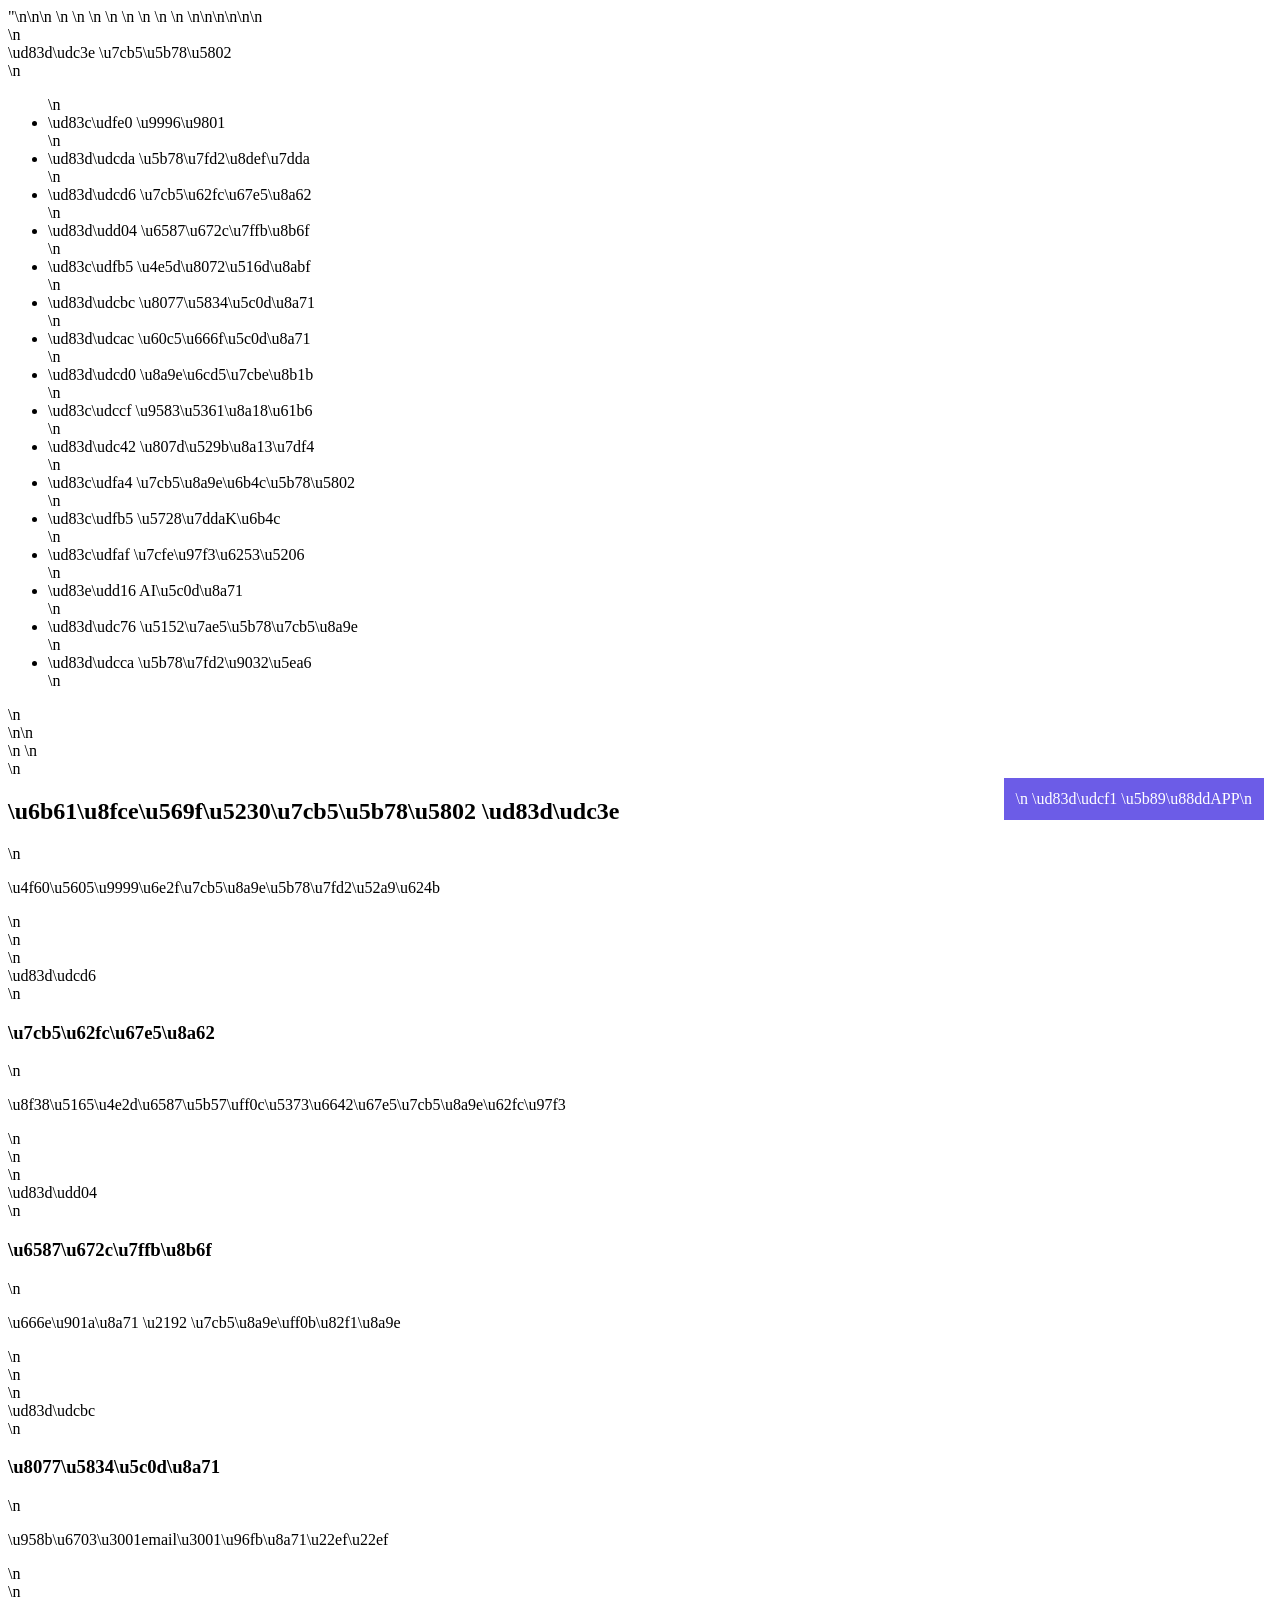
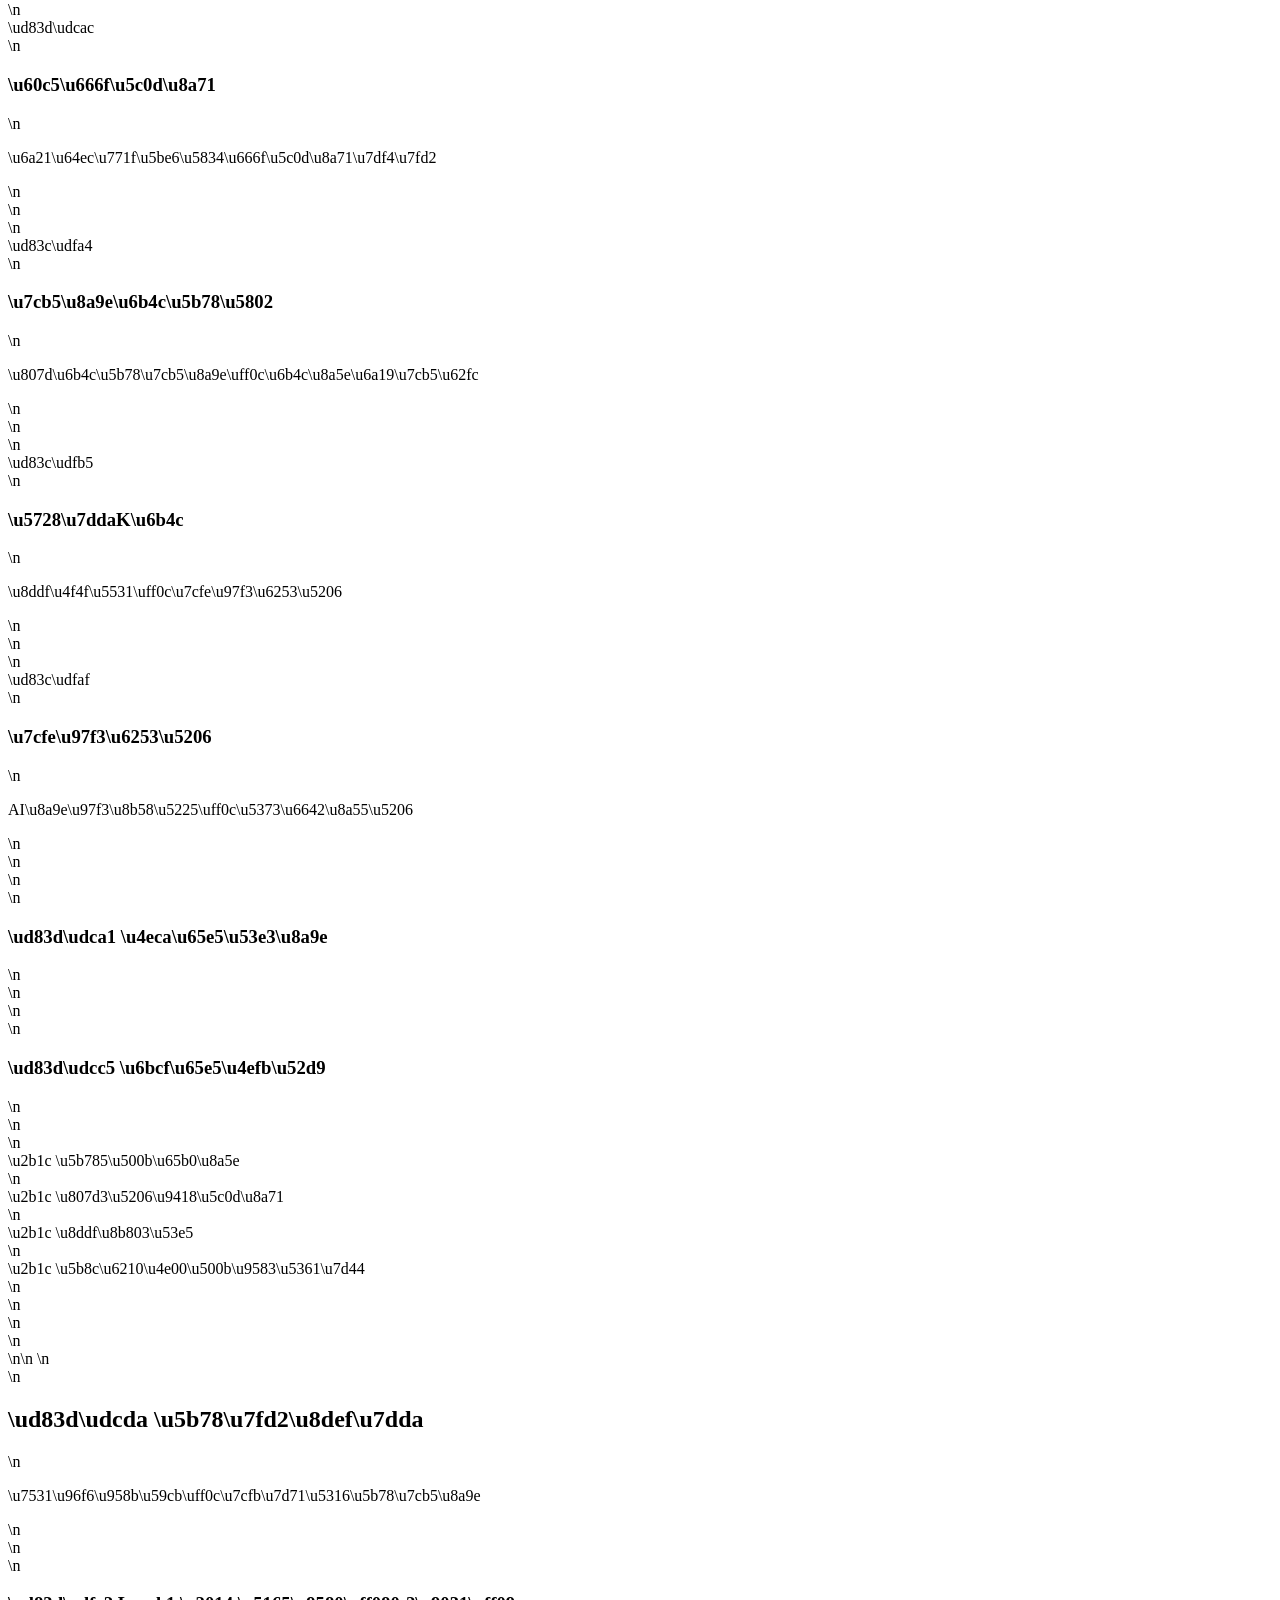
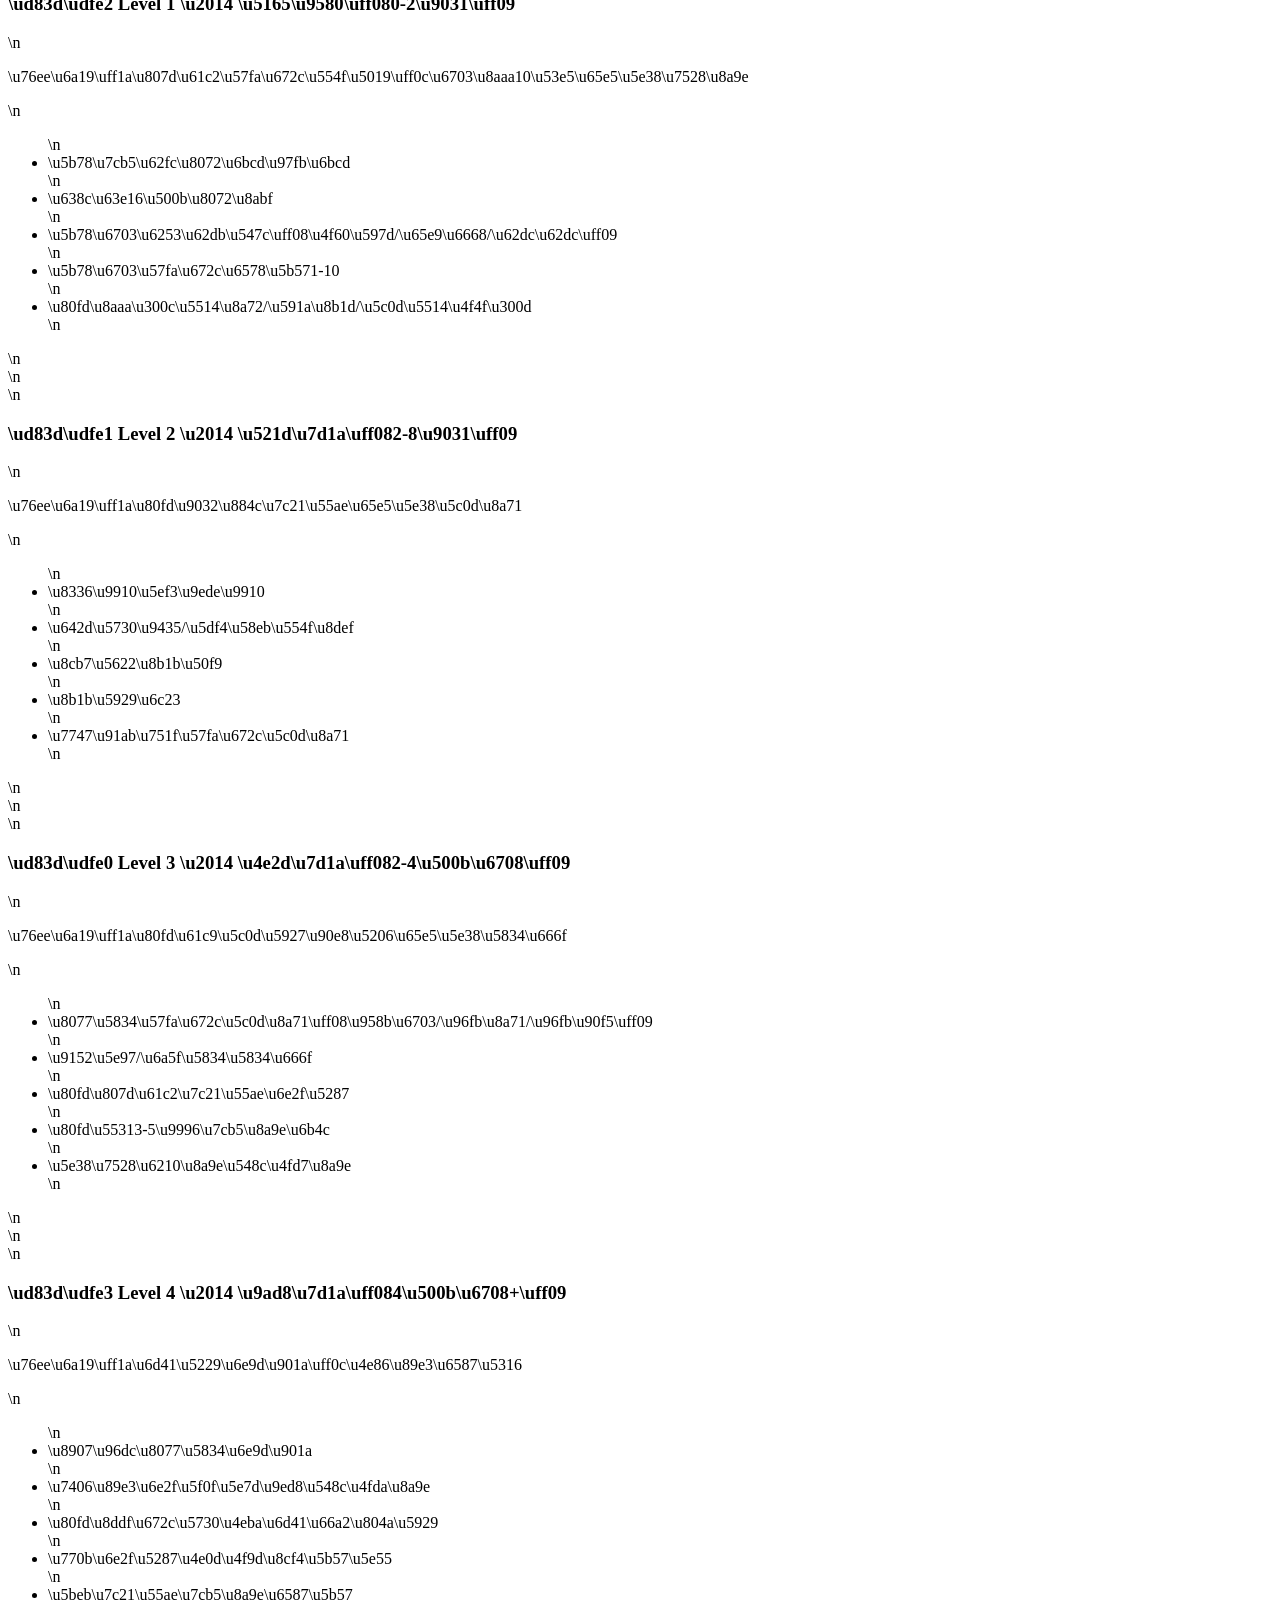
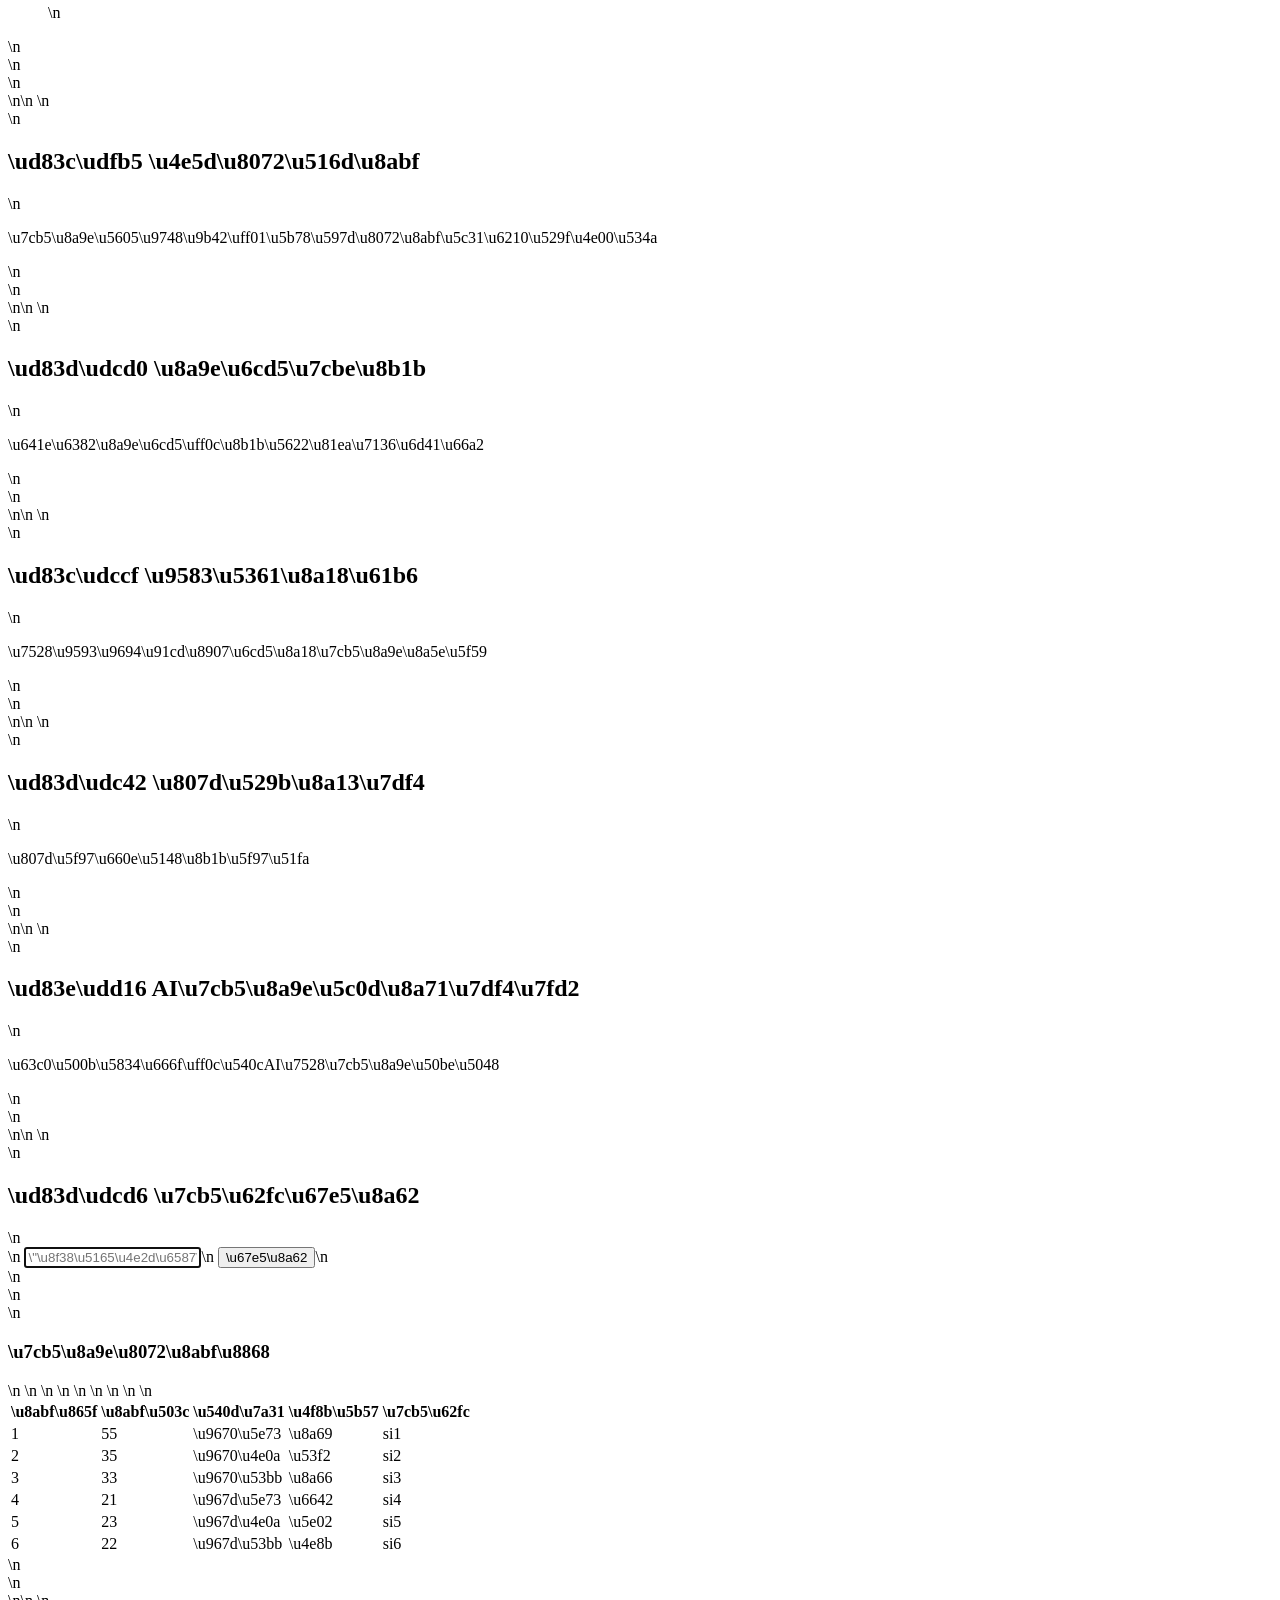
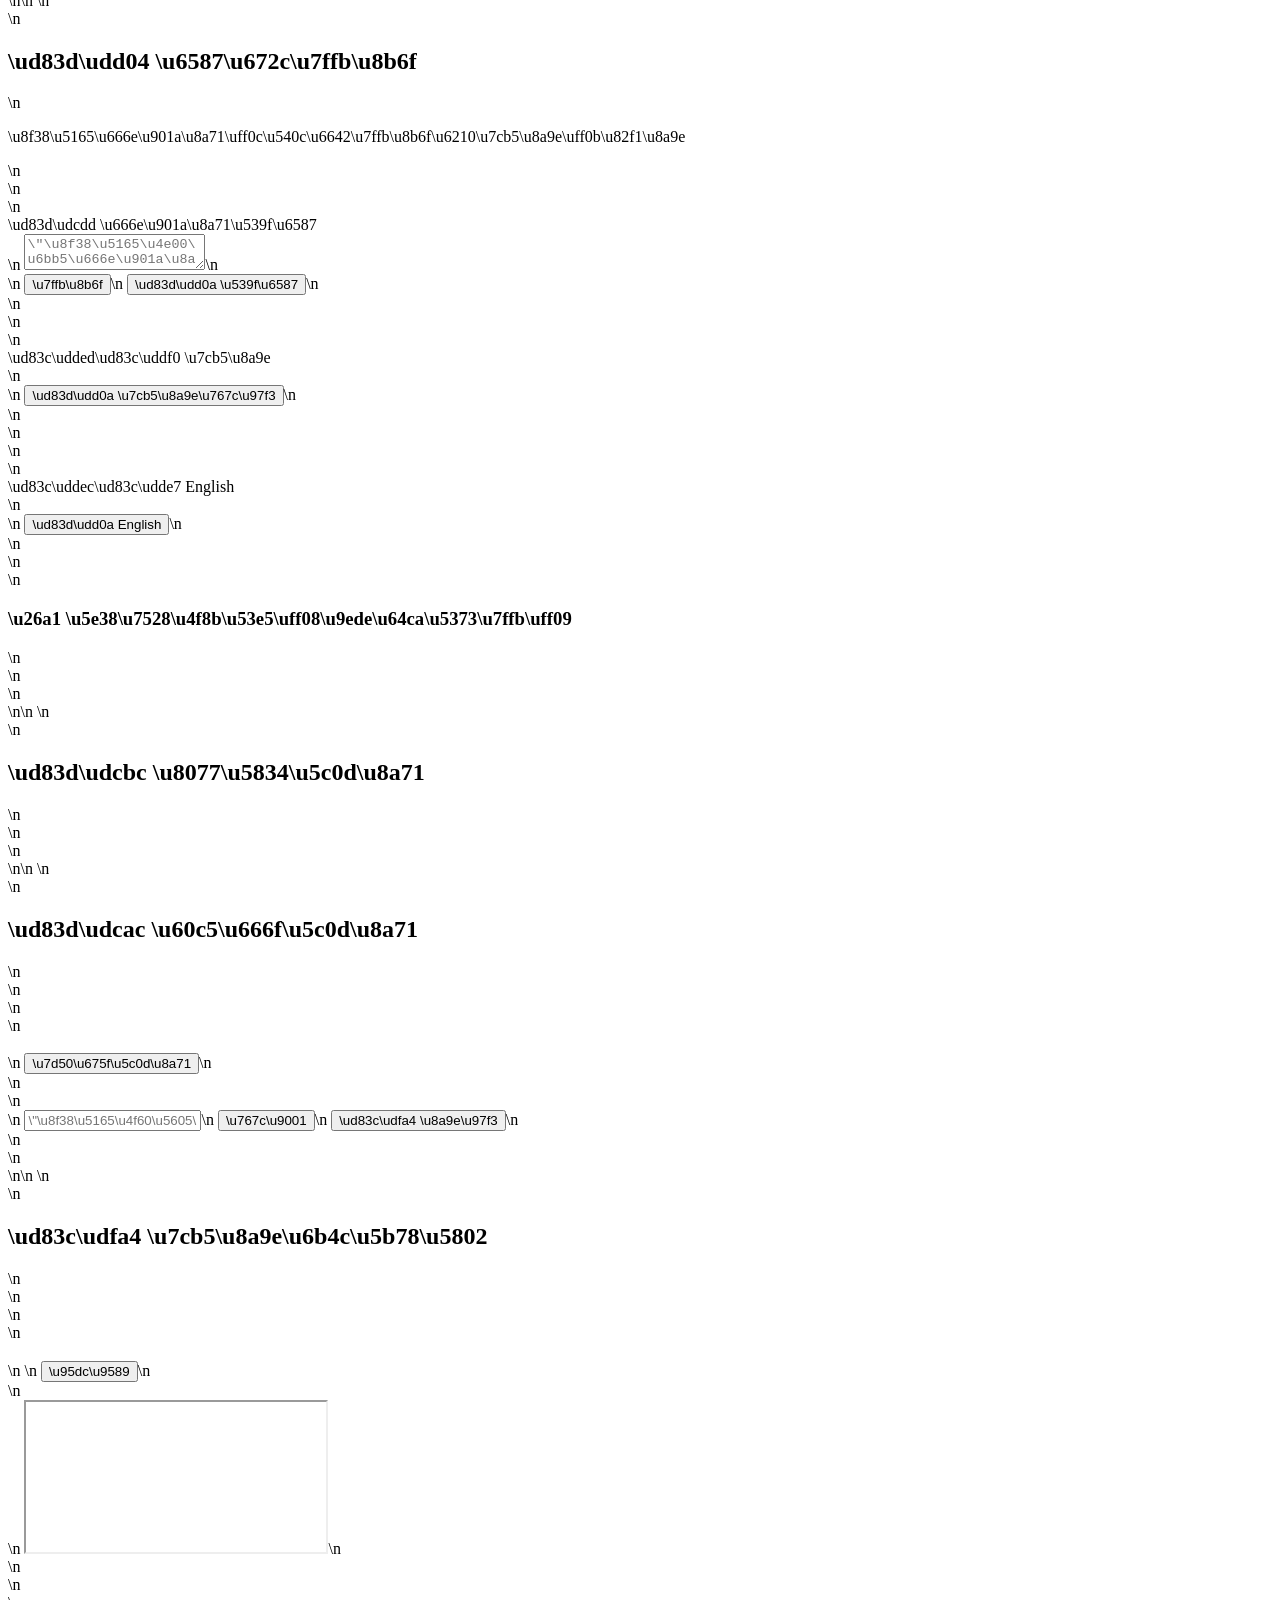
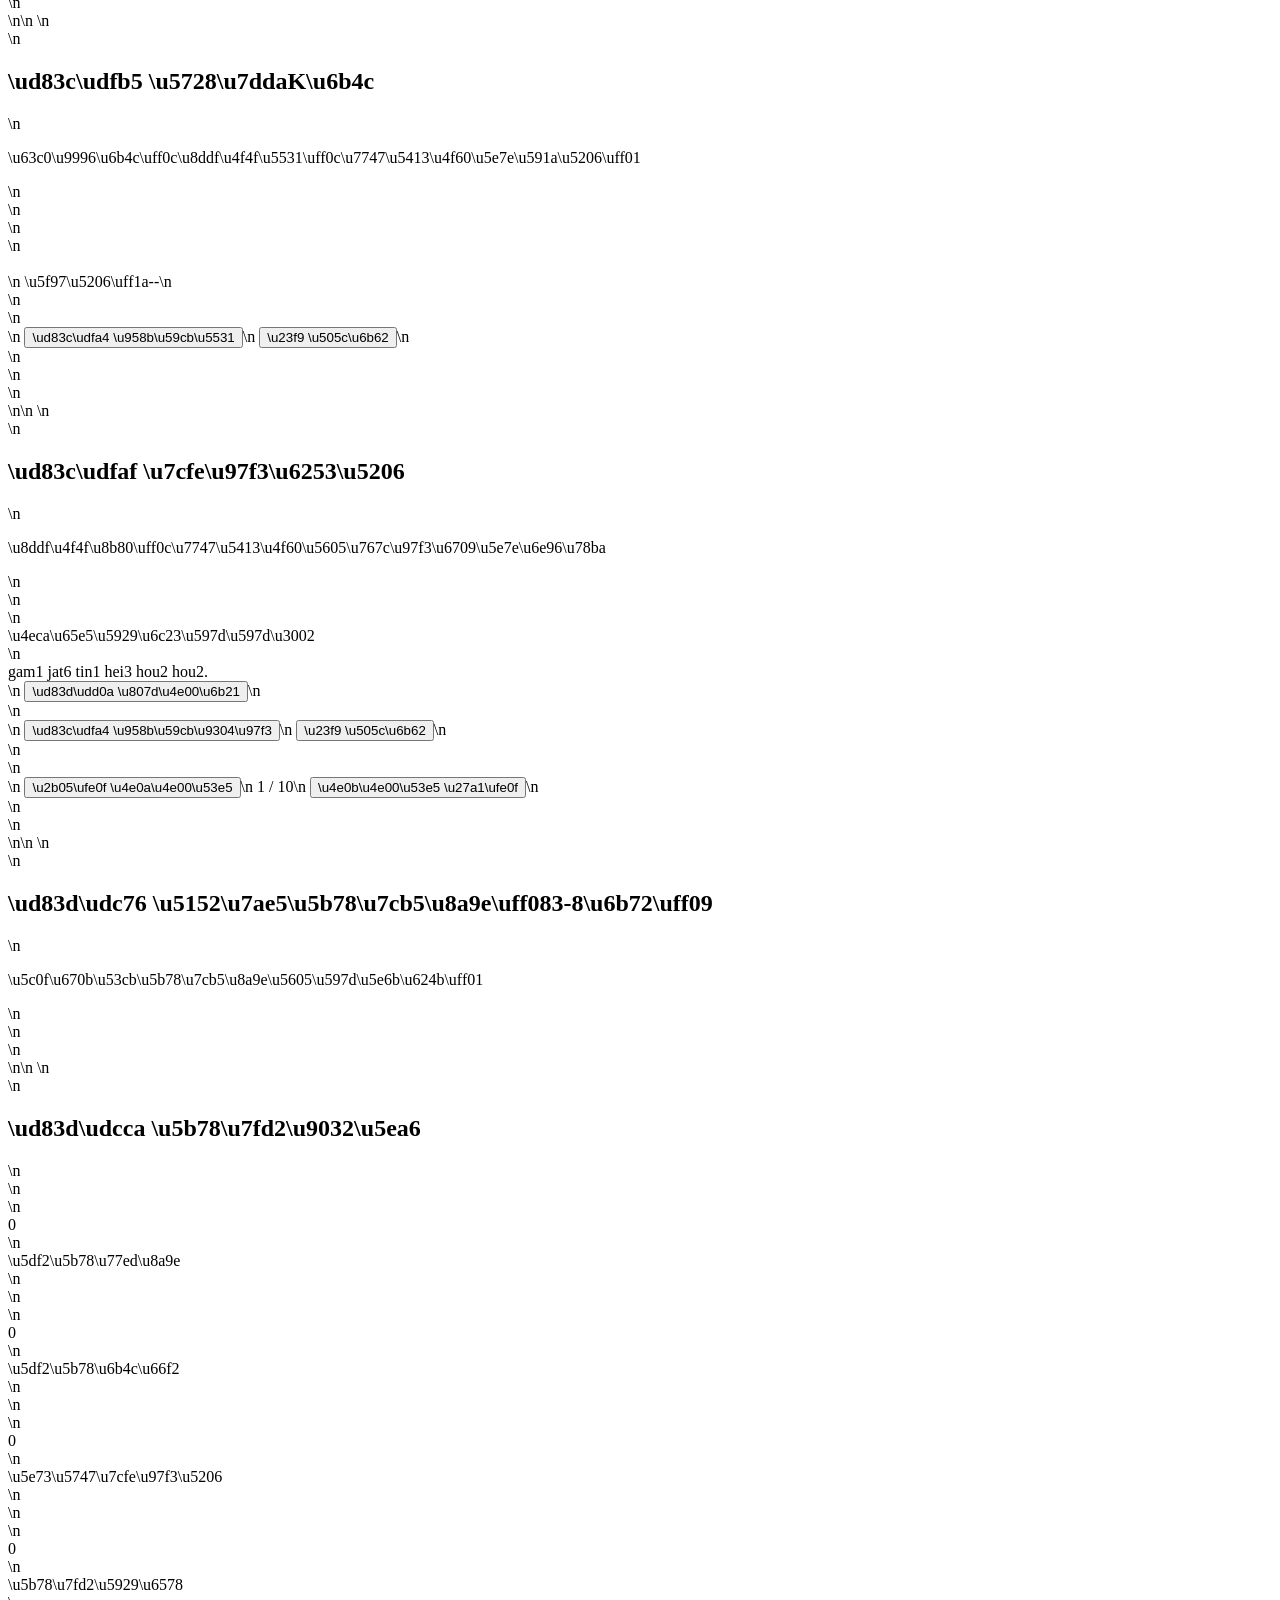
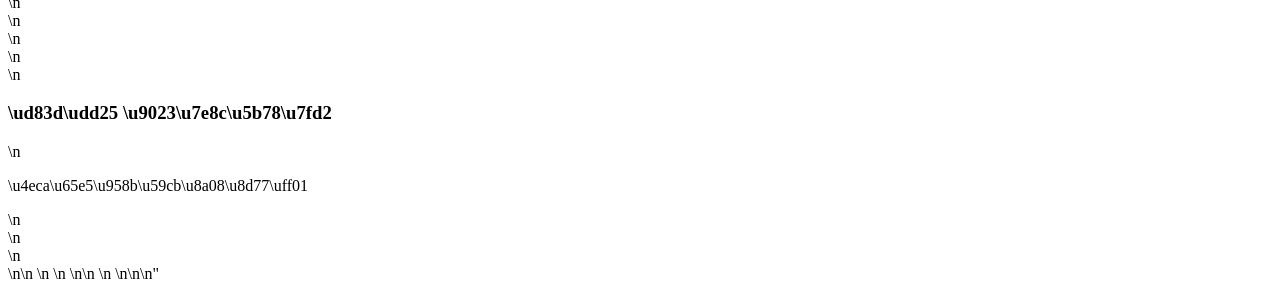
==== commit 49139740: "网易云音乐App跳转" ====
--- a/index.html
+++ b/index.html
@@ -1,4641 +1 @@
-<!DOCTYPE html>
-<html lang="zh-HK">
-<head>
-    <meta charset="UTF-8">
-    <meta name="viewport" content="width=device-width, initial-scale=1.0, maximum-scale=1.0, user-scalable=no">
-    <title>香港粵語學堂</title>
-    <link rel="manifest" href="manifest.json">
-    <meta name="mobile-web-app-capable" content="yes">
-    <meta name="apple-mobile-web-app-capable" content="yes">
-    <meta name="apple-mobile-web-app-status-bar-style" content="black-translucent">
-    <meta name="theme-color" content="#6C5CE7">
-    <style>
-
-/* ========== 粵學堂 CSS ========== */
-* { margin: 0; padding: 0; box-sizing: border-box; }
-
-:root {
-    --primary: #6C5CE7;
-    --primary-light: #A29BFE;
-    --accent: #FD79A8;
-    --bg: #F8F9FA;
-    --sidebar-bg: #2D3436;
-    --sidebar-text: #DFE6E9;
-    --card-bg: #FFFFFF;
-    --text: #2D3436;
-    --text-light: #636E72;
-    --success: #00B894;
-    --warning: #FDCB6E;
-    --danger: #E17055;
-    --border: #E0E0E0;
-    --radius: 12px;
-    --shadow: 0 2px 12px rgba(0,0,0,0.08);
-}
-
-body {
-    font-family: -apple-system, BlinkMacSystemFont, "PingFang SC", "Noto Sans CJK SC", "Microsoft YaHei", sans-serif;
-    background: var(--bg);
-    color: var(--text);
-    display: flex;
-    min-height: 100vh;
-}
-
-/* ========== Sidebar ========== */
-.sidebar {
-    width: 220px;
-    background: var(--sidebar-bg);
-    color: var(--sidebar-text);
-    padding: 24px 0;
-    position: fixed;
-    height: 100vh;
-    overflow-y: auto;
-    z-index: 100;
-}
-
-.logo {
-    font-size: 24px;
-    font-weight: bold;
-    padding: 0 24px 24px;
-    border-bottom: 1px solid rgba(255,255,255,0.1);
-    margin-bottom: 12px;
-}
-
-.nav-list { list-style: none; }
-
-.nav-item {
-    padding: 14px 24px;
-    cursor: pointer;
-    transition: all 0.2s;
-    font-size: 15px;
-}
-
-.nav-item:hover {
-    background: rgba(255,255,255,0.08);
-    color: #fff;
-}
-
-.nav-item.active {
-    background: var(--primary);
-    color: #fff;
-    font-weight: 600;
-}
-
-/* ========== Main Content ========== */
-.content {
-    margin-left: 220px;
-    flex: 1;
-    padding: 32px 40px;
-    max-width: 1100px;
-}
-
-.section { display: none; }
-.section.active { display: block; }
-
-h1 { font-size: 28px; margin-bottom: 8px; }
-h2 { font-size: 24px; margin-bottom: 16px; }
-h3 { font-size: 18px; margin-bottom: 12px; }
-
-.subtitle {
-    color: var(--text-light);
-    font-size: 16px;
-    margin-bottom: 32px;
-}
-
-/* ========== Home Grid ========== */
-.home-grid {
-    display: grid;
-    grid-template-columns: repeat(auto-fill, minmax(200px, 1fr));
-    gap: 16px;
-    margin-bottom: 32px;
-}
-
-.home-card {
-    background: var(--card-bg);
-    border-radius: var(--radius);
-    padding: 24px;
-    text-align: center;
-    cursor: pointer;
-    box-shadow: var(--shadow);
-    transition: all 0.3s;
-    border: 2px solid transparent;
-}
-
-.home-card:hover {
-    transform: translateY(-4px);
-    border-color: var(--primary-light);
-    box-shadow: 0 8px 24px rgba(108,92,231,0.15);
-}
-
-.card-icon { font-size: 40px; margin-bottom: 12px; }
-.home-card h3 { margin-bottom: 8px; font-size: 16px; }
-.home-card p { color: var(--text-light); font-size: 13px; }
-
-.daily-tip {
-    background: linear-gradient(135deg, #6C5CE7, #A29BFE);
-    border-radius: var(--radius);
-    padding: 24px;
-    color: #fff;
-}
-
-.daily-tip h3 { margin-bottom: 16px; }
-
-.tip-content {
-    background: rgba(255,255,255,0.15);
-    border-radius: 8px;
-    padding: 16px;
-}
-
-.tip-line {
-    margin-bottom: 8px;
-    font-size: 16px;
-}
-
-.tip-jyutping {
-    font-size: 13px;
-    opacity: 0.85;
-}
-
-/* ========== Dictionary ========== */
-.dict-search {
-    display: flex;
-    gap: 12px;
-    margin-bottom: 24px;
-}
-
-.dict-search input {
-    flex: 1;
-    padding: 14px 18px;
-    border: 2px solid var(--border);
-    border-radius: var(--radius);
-    font-size: 18px;
-    outline: none;
-    transition: border-color 0.2s;
-}
-
-.dict-search input:focus { border-color: var(--primary); }
-
-.dict-search button {
-    padding: 14px 28px;
-    background: var(--primary);
-    color: #fff;
-    border: none;
-    border-radius: var(--radius);
-    font-size: 16px;
-    cursor: pointer;
-    transition: background 0.2s;
-}
-
-.dict-search button:hover { background: #5B4BD5; }
-
-.dict-results {
-    display: flex;
-    flex-wrap: wrap;
-    gap: 12px;
-    margin-bottom: 32px;
-}
-
-.dict-char {
-    background: var(--card-bg);
-    border-radius: 8px;
-    padding: 16px 20px;
-    text-align: center;
-    box-shadow: var(--shadow);
-    min-width: 100px;
-}
-
-.dict-char .char {
-    font-size: 36px;
-    font-weight: bold;
-    margin-bottom: 8px;
-}
-
-.dict-char .jyutping {
-    color: var(--primary);
-    font-size: 16px;
-    font-weight: 600;
-    margin-bottom: 4px;
-}
-
-.dict-char .pinyin {
-    color: var(--text-light);
-    font-size: 13px;
-}
-
-.tone-table {
-    width: 100%;
-    border-collapse: collapse;
-    margin-top: 16px;
-}
-
-.tone-table th, .tone-table td {
-    padding: 10px 16px;
-    border: 1px solid var(--border);
-    text-align: center;
-}
-
-.tone-table th {
-    background: var(--primary);
-    color: #fff;
-}
-
-/* ========== Translate ========== */
-.translate-box {
-    display: grid;
-    grid-template-columns: 1fr 1fr;
-    gap: 20px;
-    margin-bottom: 24px;
-}
-
-.translate-col { position: relative; }
-
-.lang-label {
-    display: flex;
-    align-items: center;
-    gap: 12px;
-    margin-bottom: 12px;
-    font-weight: 600;
-}
-
-.lang-label select {
-    padding: 8px 12px;
-    border: 2px solid var(--border);
-    border-radius: 8px;
-    font-size: 14px;
-    background: #fff;
-}
-
-textarea {
-    width: 100%;
-    padding: 14px;
-    border: 2px solid var(--border);
-    border-radius: var(--radius);
-    font-size: 16px;
-    resize: vertical;
-    outline: none;
-}
-
-textarea:focus { border-color: var(--primary); }
-
-.translate-result {
-    background: var(--card-bg);
-    border: 2px solid var(--border);
-    border-radius: var(--radius);
-    padding: 16px;
-    min-height: 120px;
-    font-size: 18px;
-    line-height: 1.8;
-}
-
-.translate-btn, .speak-btn {
-    margin-top: 12px;
-    padding: 10px 24px;
-    border: none;
-    border-radius: 8px;
-    cursor: pointer;
-    font-size: 14px;
-    transition: all 0.2s;
-}
-
-.translate-btn {
-    background: var(--primary);
-    color: #fff;
-}
-
-.speak-btn {
-    background: var(--success);
-    color: #fff;
-}
-
-.translate-btn:hover, .speak-btn:hover { opacity: 0.85; }
-
-.quick-phrases { margin-top: 24px; }
-
-.quick-grid {
-    display: flex;
-    flex-wrap: wrap;
-    gap: 10px;
-}
-
-.quick-phrase {
-    background: var(--card-bg);
-    border: 1px solid var(--border);
-    border-radius: 20px;
-    padding: 8px 16px;
-    cursor: pointer;
-    font-size: 14px;
-    transition: all 0.2s;
-}
-
-.quick-phrase:hover {
-    background: var(--primary-light);
-    color: #fff;
-    border-color: var(--primary-light);
-}
-
-/* ========== Phrase List ========== */
-.category-tabs {
-    display: flex;
-    flex-wrap: wrap;
-    gap: 8px;
-    margin-bottom: 20px;
-}
-
-.cat-tab {
-    padding: 8px 18px;
-    border: 2px solid var(--border);
-    border-radius: 20px;
-    background: #fff;
-    cursor: pointer;
-    font-size: 14px;
-    transition: all 0.2s;
-}
-
-.cat-tab.active, .cat-tab:hover {
-    background: var(--primary);
-    color: #fff;
-    border-color: var(--primary);
-}
-
-.phrase-card {
-    background: var(--card-bg);
-    border-radius: var(--radius);
-    padding: 20px;
-    margin-bottom: 12px;
-    box-shadow: var(--shadow);
-    display: flex;
-    justify-content: space-between;
-    align-items: center;
-}
-
-.phrase-zh {
-    font-size: 20px;
-    font-weight: 600;
-    margin-bottom: 4px;
-}
-
-.phrase-jyutping {
-    color: var(--primary);
-    font-size: 14px;
-    margin-bottom: 2px;
-}
-
-.phrase-meaning {
-    color: var(--text-light);
-    font-size: 13px;
-}
-
-.phrase-actions {
-    display: flex;
-    gap: 8px;
-}
-
-.phrase-actions button {
-    width: 36px;
-    height: 36px;
-    border-radius: 50%;
-    border: none;
-    cursor: pointer;
-    font-size: 16px;
-    transition: all 0.2s;
-}
-
-.btn-speak { background: var(--primary-light); color: #fff; }
-.btn-speak:hover { background: var(--primary); }
-.btn-bookmark { background: var(--warning); }
-.btn-bookmark.bookmarked { background: var(--success); color: #fff; }
-
-/* ========== Dialogue ========== */
-.dialogue-card {
-    background: var(--card-bg);
-    border-radius: var(--radius);
-    padding: 16px 20px;
-    margin-bottom: 12px;
-    box-shadow: var(--shadow);
-    cursor: pointer;
-    transition: all 0.2s;
-}
-
-.dialogue-card:hover {
-    transform: translateX(4px);
-    border-left: 4px solid var(--primary);
-}
-
-.dialogue-card h4 { margin-bottom: 4px; }
-.dialogue-card p { color: var(--text-light); font-size: 13px; }
-
-.dialogue-area {
-    background: var(--card-bg);
-    border-radius: var(--radius);
-    overflow: hidden;
-    box-shadow: var(--shadow);
-}
-
-.dialogue-header {
-    background: var(--primary);
-    color: #fff;
-    padding: 16px 20px;
-    display: flex;
-    justify-content: space-between;
-    align-items: center;
-}
-
-.dialogue-header button {
-    background: rgba(255,255,255,0.2);
-    color: #fff;
-    border: none;
-    padding: 8px 16px;
-    border-radius: 8px;
-    cursor: pointer;
-}
-
-.dialogue-messages {
-    padding: 20px;
-    max-height: 400px;
-    overflow-y: auto;
-}
-
-.msg {
-    margin-bottom: 16px;
-    display: flex;
-    gap: 12px;
-}
-
-.msg-bot .msg-avatar { background: var(--primary); }
-.msg-user .msg-avatar { background: var(--success); }
-
-.msg-avatar {
-    width: 36px;
-    height: 36px;
-    border-radius: 50%;
-    color: #fff;
-    display: flex;
-    align-items: center;
-    justify-content: center;
-    font-size: 14px;
-    flex-shrink: 0;
-}
-
-.msg-bubble {
-    background: #F0F0F0;
-    border-radius: 12px;
-    padding: 12px 16px;
-    max-width: 70%;
-}
-
-.msg-user .msg-bubble {
-    background: var(--primary-light);
-    color: #fff;
-}
-
-.msg-jyutping {
-    font-size: 12px;
-    color: var(--text-light);
-    margin-top: 4px;
-}
-
-.msg-user .msg-jyutping { color: rgba(255,255,255,0.8); }
-
-.dialogue-input {
-    display: flex;
-    gap: 8px;
-    padding: 16px 20px;
-    border-top: 1px solid var(--border);
-}
-
-.dialogue-input input {
-    flex: 1;
-    padding: 10px 14px;
-    border: 2px solid var(--border);
-    border-radius: 8px;
-    font-size: 15px;
-    outline: none;
-}
-
-.dialogue-input button {
-    padding: 10px 18px;
-    border: none;
-    border-radius: 8px;
-    cursor: pointer;
-    font-size: 14px;
-}
-
-.dialogue-input button:nth-child(2) { background: var(--primary); color: #fff; }
-.dialogue-input button:nth-child(3) { background: var(--success); color: #fff; }
-
-/* ========== Songs ========== */
-.song-card {
-    background: var(--card-bg);
-    border-radius: var(--radius);
-    padding: 20px;
-    margin-bottom: 12px;
-    box-shadow: var(--shadow);
-    cursor: pointer;
-    display: flex;
-    justify-content: space-between;
-    align-items: center;
-    transition: all 0.2s;
-}
-
-.song-card:hover { transform: translateX(4px); }
-
-.song-info h4 { margin-bottom: 4px; }
-.song-info p { color: var(--text-light); font-size: 13px; }
-
-.song-player {
-    background: var(--card-bg);
-    border-radius: var(--radius);
-    padding: 24px;
-    margin-top: 20px;
-    box-shadow: var(--shadow);
-}
-
-.song-header {
-    display: flex;
-    justify-content: space-between;
-    align-items: center;
-    margin-bottom: 20px;
-    padding-bottom: 16px;
-    border-bottom: 1px solid var(--border);
-}
-
-.song-header button {
-    background: var(--danger);
-    color: #fff;
-    border: none;
-    padding: 8px 16px;
-    border-radius: 8px;
-    cursor: pointer;
-}
-
-.lyrics-display {
-    max-height: 400px;
-    overflow-y: auto;
-    line-height: 2.2;
-}
-
-.lyric-line {
-    padding: 8px 12px;
-    border-radius: 8px;
-    margin-bottom: 4px;
-    transition: background 0.3s;
-}
-
-.lyric-line.active {
-    background: var(--primary-light);
-    color: #fff;
-}
-
-.lyric-line.active .lyric-jyutping { color: rgba(255,255,255,0.8); }
-
-.lyric-zh { font-size: 18px; }
-.lyric-jyutping { font-size: 13px; color: var(--primary); }
-
-/* ========== Karaoke ========== */
-.karaoke-stage {
-    background: var(--card-bg);
-    border-radius: var(--radius);
-    padding: 24px;
-    box-shadow: var(--shadow);
-    margin-top: 20px;
-}
-
-.karaoke-header {
-    display: flex;
-    justify-content: space-between;
-    align-items: center;
-    margin-bottom: 20px;
-}
-
-#karaokeScore {
-    font-size: 24px;
-    font-weight: bold;
-    color: var(--primary);
-}
-
-.karaoke-lyrics {
-    background: #1a1a2e;
-    border-radius: 12px;
-    padding: 40px;
-    text-align: center;
-    min-height: 200px;
-    margin-bottom: 20px;
-}
-
-.karaoke-current {
-    font-size: 32px;
-    color: #fff;
-    font-weight: bold;
-    margin-bottom: 12px;
-}
-
-.karaoke-next {
-    font-size: 18px;
-    color: rgba(255,255,255,0.4);
-}
-
-.karaoke-controls {
-    display: flex;
-    justify-content: center;
-    gap: 16px;
-    margin-bottom: 20px;
-}
-
-.karaoke-controls button {
-    padding: 14px 32px;
-    border: none;
-    border-radius: 24px;
-    font-size: 18px;
-    cursor: pointer;
-    transition: all 0.2s;
-}
-
-#karaokeStart { background: var(--success); color: #fff; }
-#karaokeStop { background: var(--danger); color: #fff; }
-
-.karaoke-feedback {
-    background: #F0F0F0;
-    border-radius: 8px;
-    padding: 16px;
-    text-align: center;
-    font-size: 14px;
-    color: var(--text-light);
-}
-
-.karaoke-list .song-card { cursor: pointer; }
-
-/* ========== Pronunciation ========== */
-.pron-practice { max-width: 600px; }
-
-.pron-card {
-    background: var(--card-bg);
-    border-radius: var(--radius);
-    padding: 32px;
-    text-align: center;
-    box-shadow: var(--shadow);
-    margin-bottom: 24px;
-}
-
-.pron-target {
-    font-size: 32px;
-    font-weight: bold;
-    margin-bottom: 12px;
-    line-height: 1.6;
-}
-
-.pron-jyutping {
-    color: var(--primary);
-    font-size: 16px;
-    margin-bottom: 16px;
-}
-
-.pron-tts {
-    background: none;
-    border: 2px solid var(--primary);
-    color: var(--primary);
-    padding: 10px 24px;
-    border-radius: 24px;
-    cursor: pointer;
-    font-size: 14px;
-    transition: all 0.2s;
-}
-
-.pron-tts:hover {
-    background: var(--primary);
-    color: #fff;
-}
-
-.pron-record {
-    display: flex;
-    justify-content: center;
-    gap: 16px;
-    margin-bottom: 24px;
-}
-
-.pron-record button {
-    padding: 16px 40px;
-    border: none;
-    border-radius: 32px;
-    font-size: 18px;
-    cursor: pointer;
-    transition: all 0.2s;
-}
-
-#pronStart { background: var(--success); color: #fff; }
-#pronStop { background: var(--danger); color: #fff; }
-
-.pron-result {
-    background: var(--card-bg);
-    border-radius: var(--radius);
-    padding: 20px;
-    box-shadow: var(--shadow);
-    margin-bottom: 24px;
-    text-align: center;
-}
-
-.pron-score {
-    font-size: 48px;
-    font-weight: bold;
-    color: var(--success);
-}
-
-.pron-feedback { margin-top: 12px; color: var(--text-light); }
-
-.pron-nav {
-    display: flex;
-    justify-content: center;
-    align-items: center;
-    gap: 24px;
-}
-
-.pron-nav button {
-    padding: 10px 20px;
-    border: 2px solid var(--border);
-    border-radius: 8px;
-    background: #fff;
-    cursor: pointer;
-    transition: all 0.2s;
-}
-
-.pron-nav button:hover { border-color: var(--primary); }
-
-/* ========== Progress ========== */
-.progress-stats {
-    display: grid;
-    grid-template-columns: repeat(4, 1fr);
-    gap: 16px;
-    margin-bottom: 32px;
-}
-
-.stat-card {
-    background: var(--card-bg);
-    border-radius: var(--radius);
-    padding: 24px;
-    text-align: center;
-    box-shadow: var(--shadow);
-}
-
-.stat-num {
-    font-size: 36px;
-    font-weight: bold;
-    color: var(--primary);
-    margin-bottom: 8px;
-}
-
-.stat-label {
-    color: var(--text-light);
-    font-size: 14px;
-}
-
-.streak-info {
-    background: linear-gradient(135deg, var(--success), #55EFC4);
-    border-radius: var(--radius);
-    padding: 24px;
-    color: #fff;
-    margin-top: 24px;
-}
-
-/* ========== Responsive ========== */
-@media (max-width: 768px) {
-    .sidebar {
-        width: 60px;
-        padding: 12px 0;
-    }
-    .logo { font-size: 20px; padding: 0 12px; }
-    .nav-item { padding: 12px; font-size: 18px; text-align: center; }
-    .nav-item span { display: none; }
-    .content { margin-left: 60px; padding: 20px; }
-    .translate-box { grid-template-columns: 1fr; }
-    .progress-stats { grid-template-columns: repeat(2, 1fr); }
-    .home-grid { grid-template-columns: repeat(2, 1fr); }
-}
-
-/* ========== Scrollbar ========== */
-::-webkit-scrollbar { width: 6px; }
-::-webkit-scrollbar-track { background: transparent; }
-::-webkit-scrollbar-thumb { background: var(--border); border-radius: 3px; }
-::-webkit-scrollbar-thumb:hover { background: var(--text-light); }
-
-/* ========== Scenario List ========== */
-.scenario-card {
-    background: var(--card-bg);
-    border-radius: var(--radius);
-    padding: 20px;
-    margin-bottom: 12px;
-    box-shadow: var(--shadow);
-    cursor: pointer;
-    transition: all 0.2s;
-    display: flex;
-    align-items: center;
-    gap: 16px;
-}
-
-.scenario-card:hover {
-    transform: translateX(4px);
-    border-left: 4px solid var(--primary);
-}
-
-.scenario-icon { font-size: 36px; }
-.scenario-card h4 { margin-bottom: 4px; }
-.scenario-card p { color: var(--text-light); font-size: 13px; }
-
-/* ========== Animations ========== */
-@keyframes fadeIn {
-    from { opacity: 0; transform: translateY(10px); }
-    to { opacity: 1; transform: translateY(0); }
-}
-
-.section.active { animation: fadeIn 0.3s ease; }
-
-@keyframes pulse {
-    0%, 100% { transform: scale(1); }
-    50% { transform: scale(1.05); }
-}
-
-.recording { animation: pulse 1s infinite; background: var(--danger) !important; }
-
-/* ========== Children Section ========== */
-.children-grid {
-    display: grid;
-    grid-template-columns: repeat(auto-fill, minmax(280px, 1fr));
-    gap: 20px;
-    margin-top: 20px;
-}
-
-.child-card {
-    background: var(--card-bg);
-    border-radius: var(--radius);
-    padding: 20px;
-    box-shadow: var(--shadow);
-    border: 3px solid transparent;
-    transition: all 0.3s;
-    cursor: pointer;
-}
-
-.child-card:hover {
-    border-color: var(--warning);
-    transform: translateY(-4px);
-}
-
-.child-icon { font-size: 48px; margin-bottom: 12px; }
-.child-card h3 { margin-bottom: 8px; font-size: 18px; }
-.child-card p { color: var(--text-light); font-size: 14px; margin-bottom: 12px; }
-
-.child-word {
-    display: inline-flex;
-    align-items: center;
-    gap: 8px;
-    background: #FFF9E6;
-    border: 2px solid var(--warning);
-    border-radius: 16px;
-    padding: 10px 18px;
-    margin: 6px;
-    font-size: 22px;
-    cursor: pointer;
-    transition: all 0.2s;
-}
-
-.child-word:hover {
-    background: var(--warning);
-    transform: scale(1.08);
-}
-
-.child-word .jyut { font-size: 13px; color: var(--primary); display: block; }
-
-.alphabet-grid {
-    display: grid;
-    grid-template-columns: repeat(auto-fill, minmax(80px, 1fr));
-    gap: 12px;
-    margin-top: 16px;
-}
-
-.alphabet-card {
-    background: linear-gradient(135deg, #6C5CE7, #A29BFE);
-    border-radius: 12px;
-    padding: 16px;
-    text-align: center;
-    color: #fff;
-    cursor: pointer;
-    transition: all 0.2s;
-}
-
-.alphabet-card:hover { transform: scale(1.1); }
-.alphabet-card .letter { font-size: 28px; font-weight: bold; }
-.alphabet-card .jyutping { font-size: 12px; opacity: 0.9; margin-top: 4px; }
-
-.numbers-grid {
-    display: flex;
-    flex-wrap: wrap;
-    gap: 12px;
-    margin-top: 16px;
-}
-
-.number-card {
-    background: linear-gradient(135deg, #FD79A8, #FDCB6E);
-    border-radius: 12px;
-    padding: 16px 24px;
-    text-align: center;
-    color: #fff;
-    cursor: pointer;
-    min-width: 70px;
-    transition: all 0.2s;
-}
-
-.number-card:hover { transform: scale(1.1); }
-.number-card .num { font-size: 32px; font-weight: bold; }
-.number-card .word { font-size: 16px; margin-top: 4px; }
-.number-card .jp { font-size: 12px; opacity: 0.85; }
-
-.children-song-card {
-    background: var(--card-bg);
-    border-radius: var(--radius);
-    padding: 16px;
-    margin-bottom: 12px;
-    box-shadow: var(--shadow);
-    cursor: pointer;
-    display: flex;
-    align-items: center;
-    gap: 16px;
-    transition: all 0.2s;
-}
-
-.children-song-card:hover { transform: translateX(4px); }
-
-.rhyme-card {
-    background: linear-gradient(135deg, #00B894, #55EFC4);
-    border-radius: var(--radius);
-    padding: 20px;
-    margin-bottom: 16px;
-    color: #fff;
-}
-
-.rhyme-card h4 { margin-bottom: 8px; font-size: 18px; }
-.rhyme-card .lyrics { white-space: pre-line; line-height: 2; font-size: 16px; }
-.rhyme-card .jp-lyrics { white-space: pre-line; line-height: 1.8; font-size: 13px; opacity: 0.85; margin-top: 8px; }
-
-.quiz-card {
-    background: var(--card-bg);
-    border-radius: var(--radius);
-    padding: 24px;
-    box-shadow: var(--shadow);
-    margin-bottom: 16px;
-    text-align: center;
-}
-
-.quiz-card h4 { margin-bottom: 16px; }
-.quiz-options {
-    display: flex;
-    flex-wrap: wrap;
-    gap: 12px;
-    justify-content: center;
-}
-
-.quiz-option {
-    padding: 14px 28px;
-    border: 2px solid var(--border);
-    border-radius: 12px;
-    background: #fff;
-    cursor: pointer;
-    font-size: 20px;
-    transition: all 0.2s;
-}
-
-.quiz-option:hover { border-color: var(--primary); }
-.quiz-option.correct { background: var(--success); color: #fff; border-color: var(--success); }
-.quiz-option.wrong { background: var(--danger); color: #fff; border-color: var(--danger); }
-
-.quiz-score {
-    margin-top: 16px;
-    font-size: 20px;
-    font-weight: bold;
-}
-
-/* ========== Learning Path ========== */
-.level-card {
-    background: var(--card-bg);
-    border-radius: var(--radius);
-    padding: 20px;
-    box-shadow: var(--shadow);
-}
-.level-card h3 { margin-bottom: 8px; }
-.level-card ul { color: var(--text-light); font-size: 14px; }
-
-/* ========== Tones ========== */
-.tones-grid {
-    display: grid;
-    grid-template-columns: repeat(auto-fill, minmax(160px, 1fr));
-    gap: 16px;
-    margin-top: 20px;
-}
-.tone-card {
-    background: var(--card-bg);
-    border-radius: var(--radius);
-    padding: 20px;
-    text-align: center;
-    box-shadow: var(--shadow);
-    cursor: pointer;
-    transition: all 0.2s;
-}
-.tone-card:hover { transform: scale(1.05); }
-.tone-num { font-size: 36px; font-weight: bold; color: var(--primary); }
-.tone-name { font-size: 14px; color: var(--text-light); margin: 4px 0; }
-.tone-example { font-size: 24px; margin: 8px 0; }
-.tone-jp { font-size: 13px; color: var(--primary); }
-
-/* ========== Grammar ========== */
-.grammar-card {
-    background: var(--card-bg);
-    border-radius: var(--radius);
-    padding: 20px;
-    margin-bottom: 16px;
-    box-shadow: var(--shadow);
-}
-.grammar-card h4 { color: var(--primary); margin-bottom: 12px; }
-.grammar-rule { background: #F0F0F0; border-radius: 8px; padding: 12px; margin-bottom: 8px; }
-.grammar-example { padding: 8px 12px; border-left: 3px solid var(--primary); margin: 8px 0; font-size: 15px; }
-.grammar-example .jp { font-size: 13px; color: var(--text-light); }
-
-/* ========== Flashcard ========== */
-.flashcard-wrapper {
-    perspective: 1000px;
-    width: 320px;
-    height: 200px;
-    margin: 20px auto;
-}
-.flashcard {
-    width: 100%;
-    height: 100%;
-    position: relative;
-    transform-style: preserve-3d;
-    transition: transform 0.6s;
-    cursor: pointer;
-}
-.flashcard.flipped { transform: rotateY(180deg); }
-.flashcard-front, .flashcard-back {
-    position: absolute;
-    width: 100%;
-    height: 100%;
-    backface-visibility: hidden;
-    border-radius: var(--radius);
-    display: flex;
-    flex-direction: column;
-    align-items: center;
-    justify-content: center;
-    box-shadow: var(--shadow);
-}
-.flashcard-front {
-    background: linear-gradient(135deg, #6C5CE7, #A29BFE);
-    color: #fff;
-    font-size: 36px;
-}
-.flashcard-front .card-hint { font-size: 14px; opacity: 0.8; margin-top: 12px; }
-.flashcard-back {
-    background: #fff;
-    transform: rotateY(180deg);
-    border: 2px solid var(--primary);
-}
-.flashcard-back .answer-zh { font-size: 28px; font-weight: bold; margin-bottom: 8px; }
-.flashcard-back .answer-jp { font-size: 16px; color: var(--primary); margin-bottom: 4px; }
-.flashcard-back .answer-en { font-size: 14px; color: var(--text-light); }
-
-.flashcard-controls {
-    display: flex;
-    justify-content: center;
-    gap: 16px;
-    margin-top: 20px;
-}
-.flashcard-controls button {
-    padding: 12px 28px;
-    border: none;
-    border-radius: 24px;
-    font-size: 16px;
-    cursor: pointer;
-    transition: all 0.2s;
-}
-.btn-easy { background: var(--success); color: #fff; }
-.btn-good { background: var(--primary); color: #fff; }
-.btn-hard { background: var(--warning); color: #fff; }
-.btn-again { background: var(--danger); color: #fff; }
-
-.deck-selector {
-    display: flex;
-    flex-wrap: wrap;
-    gap: 12px;
-    margin-bottom: 20px;
-}
-.deck-btn {
-    padding: 10px 20px;
-    border: 2px solid var(--border);
-    border-radius: 12px;
-    background: #fff;
-    cursor: pointer;
-    font-size: 14px;
-    transition: all 0.2s;
-}
-.deck-btn.active { background: var(--primary); color: #fff; border-color: var(--primary); }
-
-/* ========== Listening ========== */
-.listening-card {
-    background: var(--card-bg);
-    border-radius: var(--radius);
-    padding: 24px;
-    box-shadow: var(--shadow);
-    margin-bottom: 16px;
-}
-.listening-audio {
-    background: var(--primary);
-    color: #fff;
-    border-radius: 12px;
-    padding: 16px;
-    text-align: center;
-    margin-bottom: 16px;
-}
-.listening-audio button {
-    padding: 12px 32px;
-    border: none;
-    background: rgba(255,255,255,0.2);
-    color: #fff;
-    border-radius: 24px;
-    font-size: 16px;
-    cursor: pointer;
-    margin: 0 8px;
-}
-.listening-question { font-size: 18px; margin-bottom: 12px; }
-.listening-options { display: flex; flex-wrap: wrap; gap: 10px; }
-.listening-opt {
-    padding: 12px 24px;
-    border: 2px solid var(--border);
-    border-radius: 12px;
-    background: #fff;
-    cursor: pointer;
-    font-size: 16px;
-    transition: all 0.2s;
-}
-.listening-opt:hover { border-color: var(--primary); }
-.listening-opt.correct { background: var(--success); color: #fff; border-color: var(--success); }
-.listening-opt.wrong { background: var(--danger); color: #fff; border-color: var(--danger); }
-
-/* ========== AI Chat ========== */
-.ai-chat-container {
-    background: var(--card-bg);
-    border-radius: var(--radius);
-    box-shadow: var(--shadow);
-    overflow: hidden;
-}
-.ai-chat-header {
-    background: var(--primary);
-    color: #fff;
-    padding: 16px 20px;
-    display: flex;
-    justify-content: space-between;
-    align-items: center;
-}
-.ai-chat-messages {
-    padding: 20px;
-    max-height: 400px;
-    overflow-y: auto;
-}
-.ai-chat-input {
-    display: flex;
-    gap: 8px;
-    padding: 16px 20px;
-    border-top: 1px solid var(--border);
-}
-.ai-chat-input input {
-    flex: 1;
-    padding: 12px;
-    border: 2px solid var(--border);
-    border-radius: 8px;
-    font-size: 15px;
-    outline: none;
-}
-.ai-chat-input button {
-    padding: 12px 20px;
-    border: none;
-    border-radius: 8px;
-    cursor: pointer;
-    font-size: 14px;
-}
-.ai-scenario-picker {
-    display: flex;
-    flex-wrap: wrap;
-    gap: 10px;
-    padding: 20px;
-}
-.ai-scenario {
-    padding: 12px 20px;
-    border: 2px solid var(--border);
-    border-radius: 12px;
-    background: #fff;
-    cursor: pointer;
-    transition: all 0.2s;
-}
-.ai-scenario:hover { border-color: var(--primary); background: #F8F9FA; }
-                                            .ai-scenario:hover { border-color: var(--primary); background: #F8F9FA; }    </style>
-</head>
-<body>
-    <nav class="sidebar">
-        <div class="logo">🐾 粵學堂</div>
-        <ul class="nav-list">
-            <li class="nav-item active" data-section="home">🏠 首頁</li>
-            <li class="nav-item" data-section="learningpath">📚 學習路線</li>
-            <li class="nav-item" data-section="dictionary">📖 粵拼查詢</li>
-            <li class="nav-item" data-section="translate">🔄 文本翻譯</li>
-            <li class="nav-item" data-section="tones">🎵 九聲六調</li>
-            <li class="nav-item" data-section="workplace">💼 職場對話</li>
-            <li class="nav-item" data-section="conversation">💬 情景對話</li>
-            <li class="nav-item" data-section="grammar">📐 語法精講</li>
-            <li class="nav-item" data-section="flashcard">🃏 閃卡記憶</li>
-            <li class="nav-item" data-section="listening">👂 聽力訓練</li>
-            <li class="nav-item" data-section="songs">🎤 粵語歌學堂</li>
-            <li class="nav-item" data-section="karaoke">🎵 在線K歌</li>
-            <li class="nav-item" data-section="pronunciation">🎯 糾音打分</li>
-            <li class="nav-item" data-section="ai_chat">🤖 AI對話</li>
-            <li class="nav-item" data-section="children">👶 兒童學粵語</li>
-            <li class="nav-item" data-section="progress">📊 學習進度</li>
-        </ul>
-    </nav>
-
-    <main class="content">
-        <!-- 首頁 -->
-        <section id="home" class="section active">
-            <h1>歡迎嚟到粵學堂 🐾</h1>
-            <p class="subtitle">你嘅香港粵語學習助手</p>
-            <div class="home-grid">
-                <div class="home-card" onclick="switchSection('dictionary')">
-                    <div class="card-icon">📖</div>
-                    <h3>粵拼查詢</h3>
-                    <p>輸入中文字，即時查粵語拼音</p>
-                </div>
-                <div class="home-card" onclick="switchSection('translate')">
-                    <div class="card-icon">🔄</div>
-                    <h3>文本翻譯</h3>
-                    <p>普通話 → 粵語＋英語</p>
-                </div>
-                <div class="home-card" onclick="switchSection('workplace')">
-                    <div class="card-icon">💼</div>
-                    <h3>職場對話</h3>
-                    <p>開會、email、電話⋯⋯</p>
-                </div>
-                <div class="home-card" onclick="switchSection('conversation')">
-                    <div class="card-icon">💬</div>
-                    <h3>情景對話</h3>
-                    <p>模擬真實場景對話練習</p>
-                </div>
-                <div class="home-card" onclick="switchSection('songs')">
-                    <div class="card-icon">🎤</div>
-                    <h3>粵語歌學堂</h3>
-                    <p>聽歌學粵語，歌詞標粵拼</p>
-                </div>
-                <div class="home-card" onclick="switchSection('karaoke')">
-                    <div class="card-icon">🎵</div>
-                    <h3>在線K歌</h3>
-                    <p>跟住唱，糾音打分</p>
-                </div>
-                <div class="home-card" onclick="switchSection('pronunciation')">
-                    <div class="card-icon">🎯</div>
-                    <h3>糾音打分</h3>
-                    <p>AI語音識別，即時評分</p>
-                </div>
-            </div>
-            <div class="daily-tip">
-                <h3>💡 今日口語</h3>
-                <div class="tip-content" id="dailyTip"></div>
-            </div>
-            <div class="daily-tip" style="background:linear-gradient(135deg,#FD79A8,#FDCB6E);margin-top:16px">
-                <h3>📅 每日任務</h3>
-                <div class="tip-content" style="background:rgba(255,255,255,0.2)">
-                    <div id="dailyTaskList">
-                        <div style="margin-bottom:8px">⬜ 學5個新詞</div>
-                        <div style="margin-bottom:8px">⬜ 聽3分鐘對話</div>
-                        <div style="margin-bottom:8px">⬜ 跟讀3句</div>
-                        <div style="margin-bottom:8px">⬜ 完成一個閃卡組</div>
-                    </div>
-                </div>
-            </div>
-        </section>
-
-        <!-- 學習路線 -->
-        <section id="learningpath" class="section">
-            <h2>📚 學習路線</h2>
-            <p class="subtitle">由零開始，系統化學粵語</p>
-            <div class="learning-levels">
-                <div class="level-card" style="border-left:4px solid #00B894">
-                    <h3>🟢 Level 1 — 入門（0-2週）</h3>
-                    <p>目標：聽懂基本問候，會說10句日常用語</p>
-                    <ul style="margin:12px 0 0 20px;line-height:2">
-                        <li>學粵拼聲母韻母</li>
-                        <li>掌握6個聲調</li>
-                        <li>學會打招呼（你好/早晨/拜拜）</li>
-                        <li>學會基本數字1-10</li>
-                        <li>能說「唔該/多謝/對唔住」</li>
-                    </ul>
-                </div>
-                <div class="level-card" style="border-left:4px solid #FDCB6E;margin-top:12px">
-                    <h3>🟡 Level 2 — 初級（2-8週）</h3>
-                    <p>目標：能進行簡單日常對話</p>
-                    <ul style="margin:12px 0 0 20px;line-height:2">
-                        <li>茶餐廳點餐</li>
-                        <li>搭地鐵/巴士問路</li>
-                        <li>買嘢講價</li>
-                        <li>講天氣</li>
-                        <li>睇醫生基本對話</li>
-                    </ul>
-                </div>
-                <div class="level-card" style="border-left:4px solid #E17055;margin-top:12px">
-                    <h3>🟠 Level 3 — 中級（2-4個月）</h3>
-                    <p>目標：能應對大部分日常場景</p>
-                    <ul style="margin:12px 0 0 20px;line-height:2">
-                        <li>職場基本對話（開會/電話/電郵）</li>
-                        <li>酒店/機場場景</li>
-                        <li>能聽懂簡單港劇</li>
-                        <li>能唱3-5首粵語歌</li>
-                        <li>常用成語和俗語</li>
-                    </ul>
-                </div>
-                <div class="level-card" style="border-left:4px solid #6C5CE7;margin-top:12px">
-                    <h3>🟣 Level 4 — 高級（4個月+）</h3>
-                    <p>目標：流利溝通，了解文化</p>
-                    <ul style="margin:12px 0 0 20px;line-height:2">
-                        <li>複雜職場溝通</li>
-                        <li>理解港式幽默和俚語</li>
-                        <li>能跟本地人流暢聊天</li>
-                        <li>看港劇不依賴字幕</li>
-                        <li>寫簡單粵語文字</li>
-                    </ul>
-                </div>
-            </div>
-        </section>
-
-        <!-- 九聲六調 -->
-        <section id="tones" class="section">
-            <h2>🎵 九聲六調</h2>
-            <p class="subtitle">粵語嘅靈魂！學好聲調就成功一半</p>
-            <div class="tones-grid" id="tonesGrid"></div>
-        </section>
-
-        <!-- 語法精講 -->
-        <section id="grammar" class="section">
-            <h2>📐 語法精講</h2>
-            <p class="subtitle">搞掂語法，講嘢自然流暢</p>
-            <div id="grammarContent"></div>
-        </section>
-
-        <!-- 閃卡記憶 -->
-        <section id="flashcard" class="section">
-            <h2>🃏 閃卡記憶</h2>
-            <p class="subtitle">用間隔重複法記粵語詞彙</p>
-            <div id="flashcardArea"></div>
-        </section>
-
-        <!-- 聽力訓練 -->
-        <section id="listening" class="section">
-            <h2>👂 聽力訓練</h2>
-            <p class="subtitle">聽得明先講得出</p>
-            <div id="listeningContent"></div>
-        </section>
-
-        <!-- AI對話 -->
-        <section id="ai_chat" class="section">
-            <h2>🤖 AI粵語對話練習</h2>
-            <p class="subtitle">揀個場景，同AI用粵語傾偈</p>
-            <div id="aiChatArea"></div>
-        </section>
-
-        <!-- 粵拼查詢 -->
-        <section id="dictionary" class="section">
-            <h2>📖 粵拼查詢</h2>
-            <div class="dict-search">
-                <input type="text" id="dictInput" placeholder="輸入中文字詞⋯⋯" autofocus>
-                <button onclick="lookupJyutping()">查詢</button>
-            </div>
-            <div class="dict-results" id="dictResults"></div>
-            <div class="tone-guide">
-                <h3>粵語聲調表</h3>
-                <table class="tone-table">
-                    <tr><th>調號</th><th>調值</th><th>名稱</th><th>例字</th><th>粵拼</th></tr>
-                    <tr><td>1</td><td>55</td><td>陰平</td><td>詩</td><td>si1</td></tr>
-                    <tr><td>2</td><td>35</td><td>陰上</td><td>史</td><td>si2</td></tr>
-                    <tr><td>3</td><td>33</td><td>陰去</td><td>試</td><td>si3</td></tr>
-                    <tr><td>4</td><td>21</td><td>陽平</td><td>時</td><td>si4</td></tr>
-                    <tr><td>5</td><td>23</td><td>陽上</td><td>市</td><td>si5</td></tr>
-                    <tr><td>6</td><td>22</td><td>陽去</td><td>事</td><td>si6</td></tr>
-                </table>
-            </div>
-        </section>
-
-        <!-- 實時翻譯 -->
-        <section id="translate" class="section">
-            <h2>🔄 文本翻譯</h2>
-            <p class="subtitle">輸入普通話，同時翻譯成粵語＋英語</p>
-            <div class="translate-box">
-                <div class="translate-col">
-                    <div class="lang-label">📝 普通話原文</div>
-                    <textarea id="srcText" placeholder="輸入一段普通話，例如：今天天氣很好，我想去外面走走⋯⋯" rows="6"></textarea>
-                    <div style="display:flex;gap:10px;margin-top:10px">
-                        <button class="translate-btn" onclick="translateParagraph()" style="flex:1">翻譯</button>
-                        <button class="speak-btn" onclick="speakSrc()" style="flex:0.4">🔊 原文</button>
-                    </div>
-                </div>
-                <div class="translate-col">
-                    <div class="lang-label">🇭🇰 粵語</div>
-                    <div class="translate-result" id="yueResult" style="min-height:80px"></div>
-                    <button class="speak-btn" onclick="speakYue()" style="margin-top:8px">🔊 粵語發音</button>
-                </div>
-            </div>
-            <div class="translate-box" style="margin-top:16px">
-                <div class="translate-col" style="grid-column:1/-1">
-                    <div class="lang-label">🇬🇧 English</div>
-                    <div class="translate-result" id="enResult" style="min-height:60px"></div>
-                    <button class="speak-btn" onclick="speakEn()" style="margin-top:8px">🔊 English</button>
-                </div>
-            </div>
-            <div class="quick-phrases">
-                <h3>⚡ 常用例句（點擊即翻）</h3>
-                <div class="quick-grid" id="quickPhrases"></div>
-            </div>
-        </section>
-
-        <!-- 職場對話 -->
-        <section id="workplace" class="section">
-            <h2>💼 職場對話</h2>
-            <div class="category-tabs" id="workplaceCategories"></div>
-            <div class="dialogue-list" id="workplaceDialogues"></div>
-        </section>
-
-        <!-- 情景對話 -->
-        <section id="conversation" class="section">
-            <h2>💬 情景對話</h2>
-            <div class="scenario-list" id="scenarioList"></div>
-            <div class="dialogue-area" id="dialogueArea" style="display:none">
-                <div class="dialogue-header">
-                    <h3 id="dialogueTitle"></h3>
-                    <button onclick="endDialogue()">結束對話</button>
-                </div>
-                <div class="dialogue-messages" id="dialogueMessages"></div>
-                <div class="dialogue-input">
-                    <input type="text" id="dialogueInput" placeholder="輸入你嘅回答⋯⋯">
-                    <button onclick="sendDialogue()">發送</button>
-                    <button onclick="speakDialogue()">🎤 語音</button>
-                </div>
-            </div>
-        </section>
-
-        <!-- 粵語歌學堂 -->
-        <section id="songs" class="section">
-            <h2>🎤 粵語歌學堂</h2>
-            <div class="song-list" id="songList"></div>
-            <div class="song-player" id="songPlayer" style="display:none">
-                <div class="song-header">
-                    <h3 id="songTitle"></h3>
-                    <span id="songArtist"></span>
-                    <button onclick="closeSongPlayer()">關閉</button>
-                </div>
-                <div id="musicPlayer" style="margin:10px 0;border-radius:12px;overflow:hidden;background:#222;display:none">
-                    <iframe id="musicFrame" style="width:100%;height:150px;border:none" allow="autoplay"></iframe>
-                </div>
-                <div class="lyrics-display" id="lyricsDisplay"></div>
-            </div>
-        </section>
-
-        <!-- 在線K歌 -->
-        <section id="karaoke" class="section">
-            <h2>🎵 在線K歌</h2>
-            <p>揀首歌，跟住唱，睇吓你幾多分！</p>
-            <div class="karaoke-list" id="karaokeList"></div>
-            <div class="karaoke-stage" id="karaokeStage" style="display:none">
-                <div class="karaoke-header">
-                    <h3 id="karaokeTitle"></h3>
-                    <span id="karaokeScore">得分：--</span>
-                </div>
-                <div class="karaoke-lyrics" id="karaokeLyrics"></div>
-                <div class="karaoke-controls">
-                    <button id="karaokeStart" onclick="startKaraoke()">🎤 開始唱</button>
-                    <button id="karaokeStop" onclick="stopKaraoke()" style="display:none">⏹ 停止</button>
-                </div>
-                <div class="karaoke-feedback" id="karaokeFeedback"></div>
-            </div>
-        </section>
-
-        <!-- 糾音打分 -->
-        <section id="pronunciation" class="section">
-            <h2>🎯 糾音打分</h2>
-            <p>跟住讀，睇吓你嘅發音有幾準確</p>
-            <div class="pron-practice">
-                <div class="pron-card" id="pronCard">
-                    <div class="pron-target" id="pronTarget">今日天氣好好。</div>
-                    <div class="pron-jyutping" id="pronJyutping">gam1 jat6 tin1 hei3 hou2 hou2.</div>
-                    <button class="pron-tts" onclick="pronTTS()">🔊 聽一次</button>
-                </div>
-                <div class="pron-record">
-                    <button id="pronStart" onclick="startPronRecord()">🎤 開始錄音</button>
-                    <button id="pronStop" onclick="stopPronRecord()" style="display:none">⏹ 停止</button>
-                </div>
-                <div class="pron-result" id="pronResult"></div>
-                <div class="pron-nav">
-                    <button onclick="pronPrev()">⬅️ 上一句</button>
-                    <span id="pronProgress">1 / 10</span>
-                    <button onclick="pronNext()">下一句 ➡️</button>
-                </div>
-            </div>
-        </section>
-
-        <!-- 兒童學粵語 -->
-        <section id="children" class="section">
-            <h2>👶 兒童學粵語（3-8歲）</h2>
-            <p class="subtitle">小朋友學粵語嘅好幫手！</p>
-            <div class="category-tabs" id="childrenCategories"></div>
-            <div id="childrenContent"></div>
-        </section>
-
-        <!-- 學習進度 -->
-        <section id="progress" class="section">
-            <h2>📊 學習進度</h2>
-            <div class="progress-stats">
-                <div class="stat-card">
-                    <div class="stat-num" id="statPhrases">0</div>
-                    <div class="stat-label">已學短語</div>
-                </div>
-                <div class="stat-card">
-                    <div class="stat-num" id="statSongs">0</div>
-                    <div class="stat-label">已學歌曲</div>
-                </div>
-                <div class="stat-card">
-                    <div class="stat-num" id="statScore">0</div>
-                    <div class="stat-label">平均糾音分</div>
-                </div>
-                <div class="stat-card">
-                    <div class="stat-num" id="statDays">0</div>
-                    <div class="stat-label">學習天數</div>
-                </div>
-            </div>
-            <div class="progress-chart" id="progressChart"></div>
-            <div class="streak-info">
-                <h3>🔥 連續學習</h3>
-                <p id="streakInfo">今日開始計起！</p>
-            </div>
-        </section>
-    </main>
-
-    <script>
-
-// ========== 粵拼字典 ==========
-const JYUTPING_DICT = {
-    // 常用字
-    '我': 'ngo5', '你': 'nei5', '佢': 'keoi5', '我哋': 'ngo5 dei6', '你哋': 'nei5 dei6', '佢哋': 'keoi5 dei6',
-    '佢哋': 'keoi5 dei6', '呢': 'nei1', '嗰': 'go2', '呢個': 'nei1 go3', '嗰個': 'go2 go3',
-    '呢度': 'nei1 dou6', '嗰度': 'go2 dou6', '邊度': 'bin1 dou6', '乜嘢': 'mat1 je5', '點解': 'dim2 gaai2',
-    '點樣': 'dim2 joeng2', '幾時': 'gei2 si4', '幾多': 'gei2 do1', '做乜': 'zou6 mat1', '做咩': 'zou6 me1',
-    '係': 'hai6', '唔係': 'm4 hai6', '有': 'jau5', '冇': 'mou5', '喺': 'hai2', '唔喺': 'm4 hai2',
-    '去': 'heoi3', '嚟': 'lai4', '返': 'faan1', '走': 'zau2', '食': 'sik6', '飲': 'jam2',
-    '睇': 'tai2', '聽': 'teng1', '講': 'gong2', '話': 'waa6', '問': 'man6', '答': 'daap3',
-    '買': 'maai5', '賣': 'maai6', '攞': 'lo2', '俾': 'bei2', '拎': 'ling1', '揾': 'wan2',
-    '做': 'zou6', '返工': 'faan1 gung1', '放工': 'fong3 gung1', '讀書': 'duk6 syu1', '返學': 'faan1 hok6',
-    '一': 'jat1', '二': 'ji6', '三': 'saam1', '四': 'sei3', '五': 'ng5', '六': 'luk6',
-    '七': 'cat1', '八': 'baat3', '九': 'gau2', '十': 'sap6', '百': 'baak3', '千': 'cin1',
-    '萬': 'maan6', '億': 'jik1',
-    '人': 'jan4', '男': 'naam4', '女': 'neoi5', '細路': 'sai3 lou6', '細路仔': 'sai3 lou5 zai2',
-    '細路女': 'sai3 lou5 neoi5', '先生': 'sin1 saang1', '小姐': 'siu2 ze2', '朋友': 'pang4 jau5',
-    '大佬': 'daai6 lou2', '細佬': 'sai3 lou2', '家姐': 'gaa1 ze1', '阿妹': 'aa3 mui4',
-    '爸爸': 'baa4 baa1', '媽媽': 'maa4 maa1', '阿爸': 'aa3 baa4', '阿媽': 'aa3 maa1',
-    '天': 'tin1', '日': 'jat6', '月': 'jyut6', '年': 'nin4', '時': 'si4', '分': 'fan1',
-    '鐘': 'zung1', '今日': 'gam1 jat6', '聽日': 'ting1 jat6', '尋日': 'cam4 jat6',
-    '朝早': 'ziu1 zou2', '晏晝': 'aan3 zau3', '夜晚': 'je6 maan5', '食晏': 'sik6 aan3',
-    '食早餐': 'sik6 zou2 caan1', '食午餐': 'sik6 ng5 caan1', '食晚飯': 'sik6 maan5 faan6',
-    '好': 'hou2', '唔好': 'm4 hou2', '大': 'daai6', '細': 'sai3', '多': 'do1', '少': 'siu2',
-    '高': 'gou1', '矮': 'ai2', '長': 'coeng4', '短': 'dyun2', '闊': 'fut3', '窄': 'zaak3',
-    '快': 'faai3', '慢': 'maan6', '早': 'zou2', '夜': 'je6', '新': 'san1', '舊': 'gau6',
-    '靚': 'leng3', '醜': 'cau2', '貴': 'gwai3', '平': 'peng4', '易': 'ji6', '難': 'naan4',
-    '遠': 'jyun5', '近': 'kan5', '熱': 'jit6', '凍': 'dung3', '凍': 'dung1',
-    '天氣': 'tin1 hei3', '晴天': 'cing4 tin1', '落雨': 'lok6 jyu5', '行雷': 'haang4 leoi4',
-    '閃電': 'sim2 din6', '風': 'fung1', '打風': 'daa2 fung1',
-    '食': 'sik6', '飯': 'faan6', '麵': 'min6', '粥': 'zuk1', '湯': 'tong1', '水': 'seoi2',
-    '茶': 'caa4', '咖啡': 'gaa3 fe1', '奶': 'naai5', '糖': 'tong4', '鹽': 'jim4',
-    '豬肉': 'zyu1 juk6', '牛肉': 'ngau4 juk6', '雞肉': 'gai1 juk6', '魚': 'jyu4',
-    '菜': 'coi3', '蛋': 'daan2', '生果': 'saang1 gwo2', '蘋果': 'ping4 gwo2',
-    '橙': 'caang2', '蕉': 'ziu1', '西瓜': 'sai1 gwaa1',
-    '巴士': 'baa1 si2', '地鐵': 'dei6 tit3', '的士': 'dik1 si2', '小巴': 'siu2 baa1',
-    '火車': 'fo2 ce1', '飛機': 'fei1 gei1', '船': 'syun4', '單車': 'daan1 ce1',
-    '屋企': 'uk1 kei2', '學校': 'hok6 haau6', '公司': 'gung1 si1', '舖': 'pou3',
-    '醫院': 'ji1 jyun2', '銀行': 'ngan4 hong4', '郵局': 'jau4 guk6', '超級市場': 'ciu1 kap1 si5 coeng4',
-    '街': 'gaai1', '路': 'lou6', '橋': 'kiu4', '門': 'mun4', '窗': 'coeng1',
-    '枱': 'toi4', '櫈': 'dang3', '床': 'cong4', '書': 'syu1', '筆': 'bat1',
-    '紙': 'zi2', '電話': 'din6 waa2', '電腦': 'din6 nou5', '銀包': 'ngan4 baau1',
-    '鎖匙': 'so2 si4', '衫': 'saam1', '褲': 'fu3', '裙': 'kwan4', '鞋': 'haai4',
-    '帽': 'mou2', '襪': 'mat6', '手錶': 'sau2 biu1', '眼鏡': 'ngaan5 geng3',
-    '頭': 'tau4', '面': 'min6', '眼': 'ngaan5', '耳': 'ji5', '鼻': 'bei6',
-    '口': 'hau2', '手': 'sau2', '腳': 'goek3', '心': 'sam1', '肚': 'tou5',
-    '一': 'jat1', '二': 'ji6', '三': 'saam1', '四': 'sei3', '五': 'ng5',
-    '六': 'luk6', '七': 'cat1', '八': 'baat3', '九': 'gau2', '十': 'sap6',
-    '咁': 'gam2', '好': 'hou2', '係': 'hai6', '都': 'dou1', '就': 'zau6',
-    '會': 'wui5', '可以': 'ho2 ji5', '要': 'jiu3', '想': 'soeng2', '可以': 'ho2 ji5',
-    '唔': 'm4', '冇': 'mou5', '未': 'mei6', '咪': 'mai5', '唔使': 'm4 sai2',
-    '多謝': 'do1 ze6', '對唔住': 'deoi3 m4 zyu6', '唔該': 'm4 goi1', '唔好意思': 'm4 hou2 ji3 si1',
-    '早晨': 'zou2 san4', '早抖': 'zou2 tau2', '拜拜': 'baai1 baai3', '再見': 'zoi3 gin3',
-    '你好': 'nei5 hou2', '食咗飯未': 'sik6 zo2 faan6 mei6', '食咗未': 'sik6 zo2 mei6',
-    '好耐冇見': 'hou2 noi6 mou5 gin3', '最近點呀': 'zeoi3 gan6 dim2 aa3',
-    '幾好': 'gei2 hou2', '麻麻哋': 'maa4 maa4 dei2', '唔錯': 'm4 co3',
-    '幫手': 'bong1 sau2', '抵達': 'dai2 daat6', '搭': 'daap3',
-    '坐': 'co5', '企': 'kei5', '瞓': 'fan3', '起身': 'hei2 san1',
-    '著': 'zoek3', '除': 'ceoi4', '洗': 'sai2', '抹': 'mut3',
-    '開': 'hoi1', '關': 'gwaan1', '入': 'jap6', '出': 'ceot1',
-    '上': 'soeng5', '落': 'lok6', '左': 'zo2', '右': 'jau6',
-    '前': 'cin4', '後': 'hau6', '入面': 'jap6 min6', '出面': 'ceot1 min6',
-    '上面': 'soeng5 min6', '下面': 'haa6 min6', '隔籬': 'gaak3 lei4',
-    '呢度': 'nei1 dou6', '嗰度': 'go2 dou6', '邊度': 'bin1 dou6', '度': 'dou6',
-    '嘅': 'ge3', '嘢': 'je5', '啲': 'di1', '咗': 'zo2', '緊': 'gan2',
-    '過': 'gwo3', '住': 'zyu6', '埋': 'maai4', '晒': 'saai3', '得': 'dak1',
-    '唔得': 'm4 dak1', '得唔得': 'dak1 m4 dak1', '可唔可以': 'ho2 m4 ho2 ji5',
-    '錢': 'cin2', '銀紙': 'ngan4 zi2', '蚊': 'man1', '個': 'go3', '蚊': 'man1',
-    '幾多錢': 'gei2 do1 cin2', '平啲': 'peng4 di1', '貴啲': 'gwai3 di1',
-    '餐廳': 'caan1 teng1', '酒店': 'zau2 dim3', '房': 'fong2', '洗手間': 'sai2 sau2 gaan1',
-    '廁所': 'ci3 so2', '出入口': 'ceot1 jap6 hau2', '收銀': 'sau1 ngan4',
-    '老闆': 'lou5 baan2', '同事': 'tung4 si6', '客人': 'haak3 jan4',
-    '學生': 'hok6 saang1', '老師': 'lou5 si1', '護士': 'wu6 si6',
-    '警察': 'ging2 caat3', '司機': 'si1 gei1', '廚師': 'cyu4 si1'
-};
-
-// 词组词典（两个字以上的常用词）
-const PHRASE_DICT = {
-    '你好': 'nei5 hou2', '多謝': 'do1 ze6', '唔該': 'm4 goi1', '對唔住': 'deoi3 m4 zyu6',
-    '早晨': 'zou2 san4', '早抖': 'zou2 tau2', '食咗飯未': 'sik6 zo2 faan6 mei6',
-    '好耐冇見': 'hou2 noi6 mou5 gin3', '最近點呀': 'zeoi3 gan6 dim2 aa3',
-    '幾好呀': 'gei2 hou2 aa3', '唔好意思': 'm4 hou2 ji3 si1', '唔使客氣': 'm4 sai2 haak3 hei3',
-    '冇問題': 'mou5 man6 tai4', '得唔得': 'dak1 m4 dak1', '可唔可以': 'ho2 m4 ho2 ji5',
-    '今日天氣': 'gam1 jat6 tin1 hei3', '聽日見': 'ting1 jat6 gin3', '拜拜': 'baai1 baai3',
-    '我唔明': 'ngo5 m4 ming4', '可唔可以講多次': 'ho2 m4 ho2 ji5 gong2 do1 ci3',
-    '呢個幾多錢': 'nei1 go3 gei2 do1 cin2', '太貴啦': 'taai3 gwai3 laa1',
-    '平啲得唔得': 'peng4 di1 dak1 m4 dak1', '我想要': 'ngo5 soeng2 jiu3',
-    '洗手間喺邊': 'sai2 sau2 gaan1 hai2 bin1', '幫我攞': 'bong1 ngo5 lo2',
-    '我係': 'ngo5 hai6', '你叫乜嘢名': 'nei5 giu2 mat1 je5 meng2',
-    '我係來自': 'ngo5 hai6 zi4 lai6', '很高興認識你': 'hou2 gou1 hing3 jing6 sik1 nei5',
-    '返工': 'faan1 gung1', '放工': 'fong3 gung1', '搭車': 'daap3 ce1', '搭地鐵': 'daap3 dei6 tit3',
-    '搭巴士': 'daap3 baa1 si2', '落雨': 'lok6 jyu5', '行雷': 'haang4 leoi4',
-    '食早餐': 'sik6 zou2 caan1', '食晏': 'sik6 aan3', '食晚飯': 'sik6 maan5 faan6',
-    '飲茶': 'jam2 caa4', '飲杯嘢': 'jam2 bui1 je5', '食飯': 'sik6 faan6',
-    '行街': 'haang4 gaai1', '瞓覺': 'fan3 gaau3', '起身': 'hei2 san1',
-    '刷牙': 'caat3 ngaa4', '洗面': 'sai2 min6', '沖涼': 'cung1 loeng4',
-    '睇戲': 'tai2 hei3', '聽歌': 'teng1 go1', '睇書': 'tai2 syu1',
-    '做運動': 'zou6 wan6 dung6', '打波': 'daa2 bo1', '游水': 'jau4 seoi2',
-    '買嘢': 'maai5 je5', '賣嘢': 'maai6 je5', '搵工': 'wan2 gung1',
-    '開會': 'hoi1 wui2', '返學': 'faan1 hok6', '放學': 'fong3 hok6',
-    '寫字': 'se2 zi6', '睇電視': 'tai2 din6 si6', '玩電話': 'waan2 din6 waa2',
-    '瞓着咗': 'fan3 zoek6 zo2', '肚餓': 'tou5 ngo6', '口渴': 'hau2 hot3',
-    '好攰': 'hou2 gui6', '好開心': 'hou2 hoi1 sam1', '好嬲': 'hou2 nau1',
-    '好驚': 'hou2 geng1', '好悶': 'hou2 mun6', '好凍': 'hou2 dung3',
-    '好熱': 'hou2 jit6', '好好食': 'hou2 hou2 sik6', '好靚': 'hou2 leng3',
-    '好貴': 'hou2 gwai3', '好平': 'hou2 peng4', '好近': 'hou2 kan5',
-    '好遠': 'hou2 jyun5', '好快': 'hou2 faai3', '好慢': 'hou2 maan6',
-    '香港': 'hoeng1 gong2', '廣東話': 'gwong2 dung1 waa2', '粵語': 'jyut6 jyu5',
-    '普通話': 'pou2 tung1 waa2', '英文': 'jing1 man4', '中文': 'zung1 man4'
-};
-
-/**
- * 将中文文本转为粤拼
- */
-function toJyutping(text) {
-    let result = [];
-    let i = 0;
-    
-    while (i < text.length) {
-        // 尝试匹配4字词
-        if (i + 3 < text.length) {
-            const w4 = text.substring(i, i + 4);
-            if (PHRASE_DICT[w4]) {
-                result.push(PHRASE_DICT[w4]);
-                i += 4;
-                continue;
-            }
-        }
-        // 尝试匹配3字词
-        if (i + 2 < text.length) {
-            const w3 = text.substring(i, i + 3);
-            if (PHRASE_DICT[w3]) {
-                result.push(PHRASE_DICT[w3]);
-                i += 3;
-                continue;
-            }
-        }
-        // 尝试匹配2字词
-        if (i + 1 < text.length) {
-            const w2 = text.substring(i, i + 2);
-            if (PHRASE_DICT[w2]) {
-                result.push(PHRASE_DICT[w2]);
-                i += 2;
-                continue;
-            }
-        }
-        // 单字
-        const char = text[i];
-        if (JYUTPING_DICT[char]) {
-            result.push(JYUTPING_DICT[char]);
-        } else {
-            result.push(char);
-        }
-        i++;
-    }
-    
-    return result.join(' ');
-}
-
-/**
- * 查单个字的粤拼
- */
-function lookupChar(char) {
-    const jyutping = JYUTPING_DICT[char] || PHRASE_DICT[char];
-    return jyutping || null;
-}
-
-/**
- * 获取声调数字
- */
-function getTone(jyutping) {
-    const match = jyutping.match(/(\d)$/);
-    return match ? parseInt(match[1]) : 0;
-}
-
-/**
- * 声调描述
- */
-const TONE_NAMES = {
-    1: '阴平 (55)', 2: '阴上 (35)', 3: '阴去 (33)',
-    4: '阳平 (21)', 5: '阳上 (23)', 6: '阳去 (22)'
-};
-
-// ========== 粵學堂 數據 ==========
-
-// ===== 日常口語 =====
-const DAILY_CATEGORIES = [
-    { id: 'greeting', name: '打招呼', icon: '👋' },
-    { id: 'dining', name: '食飯', icon: '🍜' },
-    { id: 'shopping', name: '買嘢', icon: '🛒' },
-    { id: 'transport', name: '交通', icon: '🚇' },
-    { id: 'weather', name: '天氣', icon: '🌤' },
-    { id: 'body', name: '身體', icon: '💪' },
-    { id: 'home', name: '屋企', icon: '🏠' },
-    { id: 'phone', name: '電話', icon: '📱' },
-    { id: 'hospital', name: '睇醫生', icon: '🏥' },
-    { id: 'bank', name: '銀行', icon: '🏦' },
-    { id: 'hotel', name: '酒店', icon: '🏨' },
-    { id: 'airport', name: '機場', icon: '✈️' },
-    { id: 'hair', name: '理髮', icon: '💇' },
-    { id: 'expressions', name: '感嘆詞', icon: '😯' }
-];
-
-const DAILY_PHRASES = {
-    greeting: [
-        { zh: '你好', jyutping: 'nei5 hou2', meaning: '你好（最常用）' },
-        { zh: '早晨', jyutping: 'zou2 san4', meaning: '早上好' },
-        { zh: '早抖', jyutping: 'zou2 tau2', meaning: '晚安' },
-        { zh: '食咗飯未？', jyutping: 'sik6 zo2 faan6 mei6?', meaning: '吃饭了吗？' },
-        { zh: '好耐冇見', jyutping: 'hou2 noi6 mou5 gin3', meaning: '好久不见' },
-        { zh: '最近點呀？', jyutping: 'zeoi3 gan6 dim2 aa3?', meaning: '最近怎么样？' },
-        { zh: '幾好呀', jyutping: 'gei2 hou2 aa3', meaning: '挺好的' },
-        { zh: '麻麻哋', jyutping: 'maa4 maa4 dei2', meaning: '一般般/马马虎虎' },
-        { zh: '你去邊度呀？', jyutping: 'nei5 heoi3 bin1 dou6 aa3?', meaning: '你去哪里？' },
-        { zh: '拜拜', jyutping: 'baai1 baai3', meaning: '拜拜（常用）' },
-        { zh: '聽日見', jyutping: 'ting1 jat6 gin3', meaning: '明天见' },
-        { zh: '得閒飲茶', jyutping: 'dak1 haan4 jam2 caa4', meaning: '有空喝茶（约人的说法）' }
-    ],
-    dining: [
-        { zh: '有冇位？', jyutping: 'jau5 mou5 wai2?', meaning: '有没有位子？' },
-        { zh: '兩位', jyutping: 'loeng5 wai2', meaning: '两位' },
-        { zh: '我要一個餐', jyutping: 'ngo5 jiu3 jat1 go3 caan1', meaning: '我要一个套餐' },
-        { zh: '唔該畀個餐牌我', jyutping: 'm4 goi1 bei2 go3 caan1 paai2 ngo5', meaning: '请给我菜单' },
-        { zh: '凍嘢定熱嘢？', jyutping: 'dung1 je5 ding6 jit6 je5?', meaning: '冷的还是热的？' },
-        { zh: '要辣唔要？', jyutping: 'jiu3 laat6 m4 jiu3?', meaning: '要辣吗？' },
-        { zh: '唔該埋單', jyutping: 'm4 goi1 maai4 daan1', meaning: '请结账' },
-        { zh: '可唔可以畀現金？', jyutping: 'ho2 m4 ho2 ji5 bei2 jin6 gam1?', meaning: '可以付现金吗？' },
-        { zh: '呢度有冇wifi？', jyutping: 'nei1 dou6 jau5 mou5 wifi?', meaning: '这里有wifi吗？' },
-        { zh: '好食', jyutping: 'hou2 sik6', meaning: '好吃' },
-        { zh: '打包', jyutping: 'daa2 baau1', meaning: '打包带走' },
-        { zh: '唔該快啲', jyutping: 'm4 goi1 faai3 di1', meaning: '请快一点' }
-    ],
-    shopping: [
-        { zh: '呢個幾多錢？', jyutping: 'nei1 go3 gei2 do1 cin2?', meaning: '这个多少钱？' },
-        { zh: '有冇平啲？', jyutping: 'jau5 mou5 peng4 di1?', meaning: '有没有便宜一点的？' },
-        { zh: '可唔可以平啲？', jyutping: 'ho2 m4 ho2 ji5 peng4 di1?', meaning: '可以便宜点吗？' },
-        { zh: '我要呢個', jyutping: 'ngo5 jiu3 nei1 go3', meaning: '我要这个' },
-        { zh: '有冇其他色？', jyutping: 'jau5 mou5 kei4 taa1 sik1?', meaning: '有没有其他颜色？' },
-        { zh: '試唔試到？', jyutping: 'si3 m4 si3 dou2?', meaning: '可以试吗？' },
-        { zh: '太大', jyutping: 'taai3 daai6', meaning: '太大' },
-        { zh: '太細', jyutping: 'taai3 sai3', meaning: '太小' },
-        { zh: '有冇大啲？', jyutping: 'jau5 mou5 daai6 di1?', meaning: '有没有大一点的？' },
-        { zh: '用Alipay得唔得？', jyutping: 'jung6 Alipay dak1 m4 dak1?', meaning: '可以用支付宝吗？' },
-        { zh: '用八達通', jyutping: 'jung6 baat3 daat6 tung1', meaning: '用八达通' },
-        { zh: '幾錢？', jyutping: 'gei2 cin2?', meaning: '多少钱？（口语）' }
-    ],
-    transport: [
-        { zh: '我想去……', jyutping: 'ngo5 soeng2 heoi3...', meaning: '我想去……' },
-        { zh: '點樣去……？', jyutping: 'dim2 joeng2 heoi3...?', meaning: '怎么去……？' },
-        { zh: '搭地鐵去', jyutping: 'daap3 dei6 tit3 heoi3', meaning: '坐地铁去' },
-        { zh: '搭巴士去', jyutping: 'daap3 baa1 si2 heoi3', meaning: '坐巴士去' },
-        { zh: '搭的士', jyutping: 'daap3 dik1 si2', meaning: '打的' },
-        { zh: '落車', jyutping: 'lok6 ce1', meaning: '下车' },
-        { zh: '第幾個站落？', jyutping: 'dai6 gei2 go3 zaam6 lok6?', meaning: '第几站下？' },
-        { zh: '轉車', jyutping: 'zyun3 ce1', meaning: '换乘' },
-        { zh: '要幾耐？', jyutping: 'jiu3 gei2 noi6?', meaning: '要多久？' },
-        { zh: '行路去得唔得？', jyutping: 'haang4 lou6 heoi3 dak1 m4 dak1?', meaning: '走路去可以吗？' },
-        { zh: '呢度係邊度？', jyutping: 'nei1 dou6 hai6 bin1 dou6?', meaning: '这里是哪里？' },
-        { zh: '我蕩失路', jyutping: 'ngo5 tong6 sat1 lou6', meaning: '我迷路了' }
-    ],
-    weather: [
-        { zh: '今日天氣點呀？', jyutping: 'gam1 jat6 tin1 hei3 dim2 aa3?', meaning: '今天天气怎么样？' },
-        { zh: '今日好好天', jyutping: 'gam1 jat6 hou2 hou2 tin1', meaning: '今天天气很好' },
-        { zh: '落雨', jyutping: 'lok6 jyu5', meaning: '下雨' },
-        { zh: '落緊雨', jyutping: 'lok6 gan2 jyu5', meaning: '正在下雨' },
-        { zh: '好大風', jyutping: 'hou2 daai6 fung1', meaning: '风很大' },
-        { zh: '行雷', jyutping: 'haang4 leoi4', meaning: '打雷' },
-        { zh: '好凍', jyutping: 'hou2 dung3', meaning: '很冷' },
-        { zh: '好熱', jyutping: 'hou2 jit6', meaning: '很热' },
-        { zh: '記得帶遮', jyutping: 'gei3 dak1 daai3 ze1', meaning: '记得带伞' },
-        { zh: '著多件衫', jyutping: 'zoek3 do1 gin6 saam1', meaning: '多穿件衣服' }
-    ],
-    body: [
-        { zh: '我唔舒服', jyutping: 'ngo5 m4 syu1 fuk6', meaning: '我不舒服' },
-        { zh: '頭痛', jyutping: 'tau4 tung3', meaning: '头疼' },
-        { zh: '肚痛', jyutping: 'tou5 tung3', meaning: '肚子疼' },
-        { zh: '喉嚨痛', jyutping: 'hau4 lung4 tung3', meaning: '喉咙痛' },
-        { zh: '發燒', jyutping: 'faat3 siu1', meaning: '发烧' },
-        { zh: '傷風', jyutping: 'soeng1 fung1', meaning: '感冒' },
-        { zh: '咳', jyutping: 'kat1', meaning: '咳嗽' },
-        { zh: '肚痾', jyutping: 'tou5 o1', meaning: '拉肚子' },
-        { zh: '想嘔', jyutping: 'soeng2 au2', meaning: '想吐' },
-        { zh: '好攰', jyutping: 'hou2 gui6', meaning: '很累' },
-        { zh: '瞓唔着', jyutping: 'fan3 m4 zoek6', meaning: '睡不着' },
-        { zh: '好眼瞓', jyutping: 'hou2 ngaan5 fan3', meaning: '很困/很想睡' }
-    ],
-    home: [
-        { zh: '返屋企', jyutping: 'faan1 uk1 kei2', meaning: '回家' },
-        { zh: '開冷氣', jyutping: 'hoi1 laang5 hei3', meaning: '开空调' },
-        { zh: '關燈', jyutping: 'gwaan1 dang1', meaning: '关灯' },
-        { zh: '開燈', jyutping: 'hoi1 dang1', meaning: '开灯' },
-        { zh: '開電視', jyutping: 'hoi1 din6 si6', meaning: '开电视' },
-        { zh: '沖涼', jyutping: 'cung1 loeng4', meaning: '洗澡' },
-        { zh: '洗碗', jyutping: 'sai2 wun2', meaning: '洗碗' },
-        { zh: '洗衫', jyutping: 'sai2 saam1', meaning: '洗衣服' },
-        { zh: '晾衫', jyutping: 'long6 saam1', meaning: '晾衣服' },
-        { zh: '掃地', jyutping: 'sou3 dei6', meaning: '扫地' },
-        { zh: '倒垃圾', jyutping: 'dou3 laap6 saap3', meaning: '倒垃圾' },
-        { zh: '鎖門', jyutping: 'so2 mun4', meaning: '锁门' }
-    ],
-    phone: [
-        { zh: '你打錯電話', jyutping: 'nei5 daa2 co3 din6 waa2', meaning: '你打错电话了' },
-        { zh: '唔好意思打搞你', jyutping: 'm4 hou2 ji3 si1 daa2 gaau2 nei5', meaning: '不好意思打扰你' },
-        { zh: '可唔可以講大聲啲？', jyutping: 'ho2 m4 ho2 ji5 gong2 daai6 seng1 di1?', meaning: '可以讲大声点吗？' },
-        { zh: '聽唔到', jyutping: 'teng1 m4 dou2', meaning: '听不到' },
-        { zh: '收線', jyutping: 'sau1 sin3', meaning: '挂电话' },
-        { zh: 'whatsapp我', jyutping: 'whatsapp ngo5', meaning: 'whatsapp我' },
-        { zh: 'send張相畀我', jyutping: 'send zoeng1 soeng2 bei2 ngo5', meaning: '发张照片给我' },
-        { zh: '打俾我', jyutping: 'daa2 bei2 ngo5', meaning: '打给我' }
-    ],
-    hospital: [
-        { zh: '我想睇醫生', jyutping: 'ngo5 soeng2 tai2 ji1 saang1', meaning: '我想看医生' },
-        { zh: '要唔要預約？', jyutping: 'jiu3 m4 jiu3 jyu6 joek3?', meaning: '需要预约吗？' },
-        { zh: '等幾耐？', jyutping: 'dang2 gei2 noi6?', meaning: '等多久？' },
-        { zh: '邊度唔舒服？', jyutping: 'bin1 dou6 m4 syu1 fuk6?', meaning: '哪里不舒服？' },
-        { zh: '食藥', jyutping: 'sik6 joek6', meaning: '吃药' },
-        { zh: '要唔要覆診？', jyutping: 'jiu3 m4 jiu3 fuk1 can2?', meaning: '需要复诊吗？' }
-    ],
-    bank: [
-        { zh: '我想開戶口', jyutping: 'ngo5 soeng2 hoi1 wu6 hau2', meaning: '我想开户' },
-        { zh: '我要攞號碼', jyutping: 'ngo5 jiu3 lo2 hou6 maa5', meaning: '我要取号' },
-        { zh: '呢度有ATM嗎？', jyutping: 'nei1 dou6 jau5 ATM maa1?', meaning: '这里有ATM吗？' },
-        { zh: '我想換錢', jyutping: 'ngo5 soeng2 wun6 cin2', meaning: '我想换钱' },
-        { zh: '匯率幾多？', jyutping: 'wui6 leot6 gei2 do1?', meaning: '汇率多少？' },
-        { zh: '用人民幣可唔可以？', jyutping: 'jung6 jan4 man4 bai6 ho2 m4 ho2 ji5?', meaning: '可以用人民币吗？' },
-        { zh: '我想要人民幣', jyutping: 'ngo5 soeng2 jiu3 jan4 man4 bai6', meaning: '我想要人民币' },
-        { zh: '請問邊度可以換錢？', jyutping: 'cing2 mun6 bin1 dou6 ho2 ji5 wun6 cin2?', meaning: '请问哪里可以换钱？' }
-    ],
-    hotel: [
-        { zh: '我想訂房', jyutping: 'ngo5 soeng2 deng6 fong2', meaning: '我想订房' },
-        { zh: '有冇房？', jyutping: 'jau5 mou5 fong2?', meaning: '有房吗？' },
-        { zh: '幾錢一晚？', jyutping: 'gei2 cin2 jat1 maan5?', meaning: '多少钱一晚？' },
-        { zh: '有冇大床房？', jyutping: 'jau5 mou5 daai6 cong4 fong2?', meaning: '有大床房吗？' },
-        { zh: 'check-in', jyutping: 'ciu1 jip6', meaning: '入住' },
-        { zh: 'check-out', jyutping: 'ceot1 jip6', meaning: '退房' },
-        { zh: '房間有wifi嗎？', jyutping: 'fong2 gaan3 jau5 wifi maa1?', meaning: '房间有wifi吗？' },
-        { zh: '早餐幾點開始？', jyutping: 'zou2 caan1 gei2 dim2 hoi1 ci2?', meaning: '早餐几点开始？' },
-        { zh: '可唔可以晏啲退房？', jyutping: 'ho2 m4 ho2 ji5 aan3 di1 ceot1 fong2?', meaning: '可以晚点退房吗？' },
-        { zh: '房卡唔見咗', jyutping: 'fong2 kaa1 m4 gin3 zo2', meaning: '房卡不见了' },
-        { zh: '換條毛巾', jyutping: 'wun6 tiu4 mou4 gan1', meaning: '换条毛巾' },
-        { zh: '水喉冇水', jyutping: 'seoi2 hau4 mou5 seoi2', meaning: '水龙头没水' }
-    ],
-    airport: [
-        { zh: '登機閘口喺邊度？', jyutping: 'dang1 gei1 zaap3 hau2 hai2 bin1 dou6?', meaning: '登机口在哪里？' },
-        { zh: '幾點登機？', jyutping: 'gei2 dim2 dang1 gei1?', meaning: '几点登机？' },
-        { zh: '行李寄存喺邊？', jyutping: 'hang4 lei5 gei3 cyun4 hai2 bin1?', meaning: '行李寄存在哪？' },
-        { zh: '免稅店喺邊度？', jyutping: 'min5 seoi3 dim3 hai2 bin1 dou6?', meaning: '免税店在哪里？' },
-        { zh: '我想買機票', jyutping: 'ngo5 soeng2 maai5 gei1 piu3', meaning: '我想买机票' },
-        { zh: '有冇後日嘅機位？', jyutping: 'jau5 mou5 hau6 jat6 ge3 gei1 wai2?', meaning: '有后天的机位吗？' },
-        { zh: '去香港幾錢？', jyutping: 'heoi3 hoeng1 gong2 gei2 cin2?', meaning: '去香港多少钱？' },
-        { zh: '行李超重幾多錢？', jyutping: 'hang4 lei5 ciu1 zung5 gei2 do1 cin2?', meaning: '行李超重多少钱？' },
-        { zh: '邊度可以攞行李？', jyutping: 'bin1 dou6 ho2 ji5 lo2 hang4 lei5?', meaning: '哪里可以拿行李？' },
-        { zh: '入境卡點填？', jyutping: 'jap6 ging2 kaat1 dim2 tim4?', meaning: '入境卡怎么填？' }
-    ],
-    hair: [
-        { zh: '我想剪頭髮', jyutping: 'ngo5 soeng2 gaam2 tau4 faat3', meaning: '我想剪头发' },
-        { zh: '剪短啲', jyutping: 'gaam2 dyun2 di1', meaning: '剪短一点' },
-        { zh: '唔使太短', jyutping: 'm4 sai2 taai3 dyun2', meaning: '不用太短' },
-        { zh: '我想燙髮', jyutping: 'ngo5 soeng2 tong3 faat3', meaning: '我想烫发' },
-        { zh: '我想染髮', jyutping: 'ngo5 soeng2 jim5 faat3', meaning: '我想染发' },
-        { zh: '洗頭要幾錢？', jyutping: 'sai2 tau4 jiu3 gei2 cin2?', meaning: '洗头要多少钱？' },
-        { zh: '可唔可以幫我set頭？', jyutping: 'ho2 m4 ho2 ji5 bong1 ngo5 set tau4?', meaning: '可以帮我做发型吗？' },
-        { zh: '剪到幾多錢？', jyutping: 'gaam2 dou3 gei2 do1 cin2?', meaning: '剪到多少钱？' }
-    ],
-    expressions: [
-        { zh: '係咩？', jyutping: 'hai6 me1?', meaning: '真的吗？（惊讶）' },
-        { zh: '真係？', jyutping: 'zan1 hai6?', meaning: '真的？' },
-        { zh: '唔係掛？', jyutping: 'm4 hai6 gwaa3?', meaning: '不会吧？（不相信）' },
-        { zh: '估唔到', jyutping: 'gu2 m4 dou2', meaning: '没想到' },
-        { zh: '唔怪得', jyutping: 'm4 gwaai3 dak1', meaning: '怪不得' },
-        { zh: '梗係啦', jyutping: 'gang2 hai6 laa1', meaning: '当然啦' },
-        { zh: '做咩呀', jyutping: 'zou6 me1 aa3', meaning: '干嘛呀' },
-        { zh: '得啦得啦', jyutping: 'dak1 laa1 dak1 laa1', meaning: '好啦好啦（不耐烦）' },
-        { zh: '講咩呀', jyutping: 'gong2 me1 aa3', meaning: '说什么呢' },
-        { zh: '傻佬', jyutping: 'so4 lou2', meaning: '傻瓜（朋友间打趣）' },
-        { zh: '衰仔', jyutping: 'seoi1 zai2', meaning: '臭小子' },
-        { zh: '痴線', jyutping: 'ci1 sin3', meaning: '神经病（开玩笑）' },
-        { zh: '正', jyutping: 'zeng3', meaning: '太棒了！' },
-        { zh: '好正', jyutping: 'hou2 zeng3', meaning: '非常棒' },
-        { zh: '堅', jyutping: 'gin1', meaning: '厉害' },
-        { zh: '好犀利', jyutping: 'hou2 sai1 lei6', meaning: '好厉害' },
-        { zh: '好攰', jyutping: 'hou2 gui6', meaning: '好累' },
-        { zh: '好肚餓', jyutping: 'hou2 tou5 ngo6', meaning: '好饿' },
-        { zh: '好眼瞓', jyutping: 'hou2 ngaan5 fan3', meaning: '好困' },
-        { zh: '好口渴', jyutping: 'hou2 hau2 hot3', meaning: '好渴' }
-    ]
-};
-
-// ===== 職場對話 =====
-const WORKPLACE_CATEGORIES = [
-    { id: 'meeting', name: '開會', icon: '📋' },
-    { id: 'email', name: '電郵', icon: '📧' },
-    { id: 'phone_call', name: '電話應對', icon: '📞' },
-    { id: 'greeting_work', name: '同事見面', icon: '🤝' },
-    { id: 'presentation', name: '做報告', icon: '📊' },
-    { id: 'schedule', name: 'schedule/時間', icon: '📅' }
-];
-
-const WORKPLACE_DIALOGUES = {
-    meeting: [
-        {
-            title: '會議開始',
-            lines: [
-                { speaker: 'A', zh: '各位，我哋開始開會啦。', jyutping: 'gok3 wai2, ngo5 dei6 hoi1 ci2 hoi1 wui2 laa1.' },
-                { speaker: 'B', zh: '好，今日主要傾邊個議程？', jyutping: 'hou2, gam1 jat6 zyu2 jiu3 king1 bin1 go3 ji6 cing4?' },
-                { speaker: 'A', zh: '今日主要傾三個議題：第一係新項目進度，第二係預算，第三係下個月嘅安排。', jyutping: 'gam1 jat6 zyu2 jiu3 king1 saam1 go3 ji6 tai4: dai6 jat1 hai6 san1 hong6 muk6 zeon3 dou6, dai6 ji6 hai6 jyu6 syun3, dai6 saam1 hai6 haa6 go3 jyut6 ge3 on1 paai4.' },
-                { speaker: 'B', zh: '明白，咁我哋由第一個開始。', jyutping: 'ming4 baak6, gam2 ngo5 dei6 jau4 dai6 jat1 go3 hoi1 ci2.' }
-            ]
-        },
-        {
-            title: '表達意見',
-            lines: [
-                { speaker: 'A', zh: '呢個方案你哋覺得點？', jyutping: 'nei1 go3 fong1 on3 nei5 dei6 gok3 dak1 dim2?' },
-                { speaker: 'B', zh: '我覺得個idea幾好，但係budget方面可能要再傾吓。', jyutping: 'ngo5 gok3 dak1 go3 idea gei2 hou2, daan6 hai6 budget fong1 min6 ho2 nang5 jiu3 zoi3 king1 haa5.' },
-                { speaker: 'A', zh: '有冇其他建議？', jyutping: 'jau5 mou5 kei4 taa1 gin3 ji5?' },
-                { speaker: 'B', zh: '我建議先做個test run，睇吓效果再決定。', jyutping: 'ngo5 gin3 ji5 sin1 zou2 go3 test run, tai2 haa5 haau3 gwo2 zoi3 kyut3 ding6.' }
-            ]
-        }
-    ],
-    email: [
-        {
-            title: '跟進電郵常用句',
-            lines: [
-                { speaker: '', zh: '關於嗰件事……', jyutping: 'gwaan1 jyu1 go2 gin6 si6...', meaning: '关于那件事……' },
-                { speaker: '', zh: '如附件，請查收。', jyutping: 'jyu4 fu6 gin2, cing2 caa4 sau1.', meaning: '附件已发，请查收。' },
-                { speaker: '', zh: '如有問題，隨時搵我。', jyutping: 'jyu4 jau5 man6 tai4, ceoi4 si4 wan2 ngo5.', meaning: '如有问题，随时找我。' },
-                { speaker: '', zh: '可唔可以喺禮拜五之前畀我？', jyutping: 'ho2 m4 ho2 ji5 hai2 lai5 baai3 ng5 zi1 cin4 bei2 ngo5?', meaning: '可以在周五之前给我吗？' },
-                { speaker: '', zh: '收到，多謝！', jyutping: 'sau1 dou2, do1 ze6!', meaning: '收到，谢谢！' },
-                { speaker: '', zh: '已閱，唔該！', jyutping: 'ji5 jyut6, m4 goi1!', meaning: '已阅，谢了！' }
-            ]
-        }
-    ],
-    phone_call: [
-        {
-            title: '接電話',
-            lines: [
-                { speaker: 'A', zh: '喂，XX公司，你好。', jyutping: 'wai3, XX gung1 si1, nei5 hou2.' },
-                { speaker: 'B', zh: '你好，我想搵陳小姐。', jyutping: 'nei5 hou2, ngo5 soeng2 wan2 can4 siu2 ze2.' },
-                { speaker: 'A', zh: '請問你邊位？', jyutping: 'cing2 mun6 nei5 bin1 wai2?' },
-                { speaker: 'B', zh: '我係ABC公司嘅張三。', jyutping: 'ngo5 hai6 ABC gung1 si1 ge3 zoeng1 saam1.' },
-                { speaker: 'A', zh: '唔該等陣，我幫你轉過去。', jyutping: 'm4 goi1 dang2 zan6, ngo5 bong1 nei5 zyun2 gwo3 heoi3.' }
-            ]
-        }
-    ],
-    greeting_work: [
-        {
-            title: '朝早打招呼',
-            lines: [
-                { speaker: 'A', zh: '早晨！', jyutping: 'zou2 san4!' },
-                { speaker: 'B', zh: '早晨！食咗早餐未？', jyutping: 'zou2 san4! sik6 zo2 zou2 caan1 mei6?' },
-                { speaker: 'A', zh: '食咗啦。你呢？', jyutping: 'sik6 zo2 laa1. nei5 ne1?' },
-                { speaker: 'B', zh: '我食咗個包，晏晝一齊食飯？', jyutping: 'ngo5 sik6 zo2 go3 baau1, aan3 zau3 jat1 caai1 sik6 faan6?' },
-                { speaker: 'A', zh: '好呀，晏晝見！', jyutping: 'hou2 aa3, aan3 zau3 gin3!' }
-            ]
-        }
-    ],
-    presentation: [
-        {
-            title: '做報告常用句',
-            lines: [
-                { speaker: '', zh: '各位同事，早晨。', jyutping: 'gok3 wai2 tung4 si6, zou2 san4.', meaning: '各位同事，早上好。' },
-                { speaker: '', zh: '今日我想同大家分享吓……', jyutping: 'gam1 jat6 ngo5 soeng2 tung4 daai6 gaa1 fan1 hoeng2 haa5...', meaning: '今天我想跟大家分享一下……' },
-                { speaker: '', zh: '首先，我哋睇吓張圖。', jyutping: 'sau2 sin1, ngo5 dei6 tai2 haa5 zoeng1 tou4.', meaning: '首先，我们看一下这张图。' },
-                { speaker: '', zh: '第二點係……', jyutping: 'dai6 ji6 dim2 hai6...', meaning: '第二点是……' },
-                { speaker: '', zh: '總結嚟講……', jyutping: 'zung2 git3 lai4 gong2...', meaning: '总结来说……' },
-                { speaker: '', zh: '多謝大家，有冇問題？', jyutping: 'do1 ze6 daai6 gaa1, jau5 mou5 man6 tai4?', meaning: '谢谢大家，有没有问题？' }
-            ]
-        }
-    ],
-    schedule: [
-        {
-            title: '安排時間',
-            lines: [
-                { speaker: 'A', zh: '你禮拜三得唔得閒？', jyutping: 'nei5 lai5 baai3 saam1 dak1 m4 dak1 haan4?' },
-                { speaker: 'B', zh: '禮拜三朝早我有嘢做，晏晝得。', jyutping: 'laai5 baai3 saam1 ziu1 zou2 ngo5 jau5 je5 zou2, aan3 zau3 dak1.' },
-                { speaker: 'A', zh: '咁兩點半ok嗎？', jyutping: 'gam2 loeng5 dim2 bun3 ok maa1?' },
-                { speaker: 'B', zh: 'ok，兩點半喺會議室見。', jyutping: 'ok, loeng5 dim2 bun3 hai2 wui2 ji5 sat1 gin3.' },
-                { speaker: 'A', zh: '得，聽日見！', jyutping: 'dak1, ting1 jat6 gin3!' }
-            ]
-        }
-    ]
-};
-
-// ===== 情景對話 =====
-const SCENARIOS = [
-    {
-        id: 'restaurant',
-        icon: '🍽',
-        title: '去茶餐廳食飯',
-        desc: '學點樣喺茶餐廳點餐',
-        dialogue: [
-            { bot: '歡迎光臨！幾位呀？', jyutping: 'fun1 jing4 gwong1 lam4! gei2 wai2 aa3?' },
-            { expect: '兩位', jyutping: 'loeng5 wai2' },
-            { bot: '好，呢邊坐。要啲乜嘢飲呀？', jyutping: 'hou2, nei1 bin1 co5. jiu3 di1 mat1 je5 jam2 aa3?' },
-            { expect: '凍奶茶 / 熱檸茶', jyutping: 'dung3 naai5 caa4 / jit6 ning4 caa4' },
-            { bot: '食啲乜嘢？', jyutping: 'sik6 di1 mat1 je5?' },
-            { expect: '常餐 / 公司麵 / 乾炒牛河', jyutping: 'soeng4 caan1 / gung1 si1 min6 / gon1 caau2 ngau4 ho4' },
-            { bot: '好，等陣就嚟。', jyutping: 'hou2, dang2 zan6 zau6 lai4.' },
-            { bot: '⋯⋯（食完）唔該埋單！', jyutping: 'm4 goi1 maai4 daan1!' },
-            { expect: '幾錢？', jyutping: 'gei2 cin2?' },
-            { bot: '三十八蚊。', jyutping: 'saam1 sap6 baat3 man1.' }
-        ]
-    },
-    {
-        id: 'mtr',
-        icon: '🚇',
-        title: '搭地鐵',
-        desc: '學點樣問路同搭車',
-        dialogue: [
-            { bot: '唔好意思，我想問吓……', jyutping: 'm4 goi1, ngo5 soeng2 man6 haa5...' },
-            { expect: '乜嘢事？', jyutping: 'mat1 je5 si6?' },
-            { bot: '去中環點樣搭？', jyutping: 'heoi3 zung1 waan4 dim2 joeng2 daap3?' },
-            { expect: '你搭荃灣綫，坐四個站就到。', jyutping: 'nei5 daap3 cyun4 waan1 sin3, co5 sei3 go3 zaam6 zau6 dou3.' },
-            { bot: '喺邊度轉車？', jyutping: 'hai2 bin1 dou6 zyun3 ce1?' },
-            { expect: '唔使轉車，直接坐到。', jyutping: 'm4 sai2 zyun3 ce1, zik6 zip3 co5 dou3.' },
-            { bot: '好多謝你！', jyutping: 'hou2 do1 ze6 nei5!' }
-        ]
-    },
-    {
-        id: 'market',
-        icon: '🛒',
-        title: '去街市買餸',
-        desc: '學點樣喺街市買嘢',
-        dialogue: [
-            { bot: '靚女，買啲乜嘢呀？', jyutping: 'leng3 neoi5, maai5 di1 mat1 je5 aa3?' },
-            { expect: '呢個幾多錢一斤？', jyutping: 'nei1 go3 gei2 do1 cin2 jat1 gan1?' },
-            { bot: '三十蚊一斤。', jyutping: 'saam1 sap6 man1 jat1 gan1.' },
-            { expect: '貴咗喎，平啲得唔得？', jyutping: 'gwai3 zo2 wo3, peng4 di1 dak1 m4 dak1?' },
-            { bot: '咁⋯⋯二十五蚊啦，平唔到啦。', jyutping: 'gam2... ji6 sap6 ng5 man1 laa1, peng4 m4 dou2 laa1.' },
-            { expect: '好啦，幫我稱兩斤。', jyutping: 'hou2 laa1, bong1 ngo5 cing1 loeng5 gan1.' },
-            { bot: '好，五十蚊。送條蔥畀你。', jyutping: 'hou2, ng5 sap6 man1. sung3 tiu4 cung1 bei2 nei5.' },
-            { expect: '多謝！', jyutping: 'do1 ze6!' }
-        ]
-    },
-    {
-        id: 'taxi',
-        icon: '🚕',
-        title: '搭的士',
-        desc: '學點樣搭的士講目的地',
-        dialogue: [
-            { bot: '去邊度？', jyutping: 'heoi3 bin1 dou6?' },
-            { expect: '去銅鑼灣時代廣場。', jyutping: 'heoi3 tung4 lo4 waan1 si4 doi6 gwong2 coeng4.' },
-            { bot: 'ok。', jyutping: 'ok.' },
-            { expect: '師傅，可唔可以行快啲？趕時間。', jyutping: 'si1 fu2, ho2 m4 ho2 ji5 haang4 faai3 di1? gon2 si4 gaan3.' },
-            { bot: '塞車呀，可能要耐啲。', jyutping: 'sak1 ce1 aa3, ho2 nang5 jiu3 noi6 di1.' },
-            { bot: '到啦。', jyutping: 'dou2 laa1.' },
-            { expect: '幾錢？', jyutping: 'gei2 cin2?' },
-            { bot: '六十八蚊。', jyutping: 'luk6 sap6 baat3 man1.' },
-            { expect: '畀一百蚊。唔使找。', jyutping: 'bei2 jat1 baak3 man1. m4 sai2 zaau2.' }
-        ]
-    },
-    {
-        id: 'doctor',
-        icon: '🏥',
-        title: '睇醫生',
-        desc: '學點樣喺診所睇醫生',
-        dialogue: [
-            { bot: '你好，有冇預約？', jyutping: 'nei5 hou2, jau5 mou5 jyu6 joek3?' },
-            { expect: '有，約咗三點。', jyutping: 'jau5, joek3 zo2 saam1 dim2.' },
-            { bot: '等陣，入去坐。', jyutping: 'dang2 zan6, jap6 heoi3 co5.' },
-            { bot: '邊度唔舒服？', jyutping: 'bin1 dou6 m4 syu1 fuk6?' },
-            { expect: '頭痛同咳。', jyutping: 'tau4 tung3 tung4 kat1.' },
-            { bot: '有冇發燒？', jyutping: 'jau5 mou5 faat3 siu1?' },
-            { expect: '好似有啲燒。', jyutping: 'hou2 ci5 jau5 di1 siu1.' },
-            { bot: '我幫你探吓熱。食咗藥未？', jyutping: 'ngo5 bong1 nei5 taam3 haa5 jit6. sik6 zo2 joek6 mei6?' },
-            { expect: '未食。', jyutping: 'mei6 sik6.' },
-            { bot: '我開啲藥畀你，食三日就得。', jyutping: 'ngo5 hoi1 di1 joek6 bei2 nei5, sik6 saam1 jat6 zau6 dak1.' }
-        ]
-    },
-    {
-        id: 'hotel',
-        icon: '🏨',
-        title: '酒店check-in',
-        desc: '學點樣喺酒店辦理入住',
-        dialogue: [
-            { bot: '歡迎，有預約嗎？', jyutping: 'fun1 jing4, jau5 jyu6 joek3 maa1?' },
-            { expect: '有，我姓陳。', jyutping: 'jau5, ngo5 sing3 can4.' },
-            { bot: '等陣⋯⋯好，住幾晚？', jyutping: 'dang2 zan6... hou2, zyu6 gei2 maan5?' },
-            { expect: '兩晚。', jyutping: 'loeng5 maan5.' },
-            { bot: '身份證攞嚟睇吓。', jyutping: 'san1 fan6 zing3 lo2 lai4 tai2 haa5.' },
-            { expect: '畀你。', jyutping: 'bei2 nei5.' },
-            { bot: '好，你嘅房喺八樓，房卡呢度。早餐七點到十點。', jyutping: 'hou2, nei5 ge3 fong2 hai2 baat3 lau4, fong2 kaa1 nei1 dou6. zou2 caan1 cat1 dim2 dou3 sap6 dim2.' },
-            { expect: '多謝！', jyutping: 'do1 ze6!' }
-        ]
-    },
-    {
-        id: 'bakery',
-        icon: '🧁',
-        title: '去麵包店',
-        desc: '學點樣喺麵包店買嘢',
-        dialogue: [
-            { bot: '想買啲乜嘢？', jyutping: 'soeng2 maai5 di1 mat1 je5?' },
-            { expect: '我想買個菠蘿包。', jyutping: 'ngo5 soeng2 maai5 go3 bo1 lo4 baau1.' },
-            { bot: '要唔要加牛油？', jyutping: 'jiu3 m4 jiu3 gaa1 ngau4 jau4?' },
-            { expect: '要呀！', jyutping: 'jiu3 aa3!' },
-            { bot: '仲有呢度啲蛋撻好出名。', jyutping: 'zung6 jau5 nei1 dou6 di1 daan2 taat3 hou2 ceot1 meng2.' },
-            { expect: '咁要兩個蛋撻。', jyutping: 'gam2 jiu3 loeng5 go3 daan2 taat3.' },
-            { bot: '好，一共二十二蚊。', jyutping: 'hou2, jat1 gung6 ji6 sap6 ji6 man1.' },
-            { expect: '畀三十蚊。', jyutping: 'bei2 saam1 sap6 man1.' }
-        ]
-    },
-    {
-        id: 'convenience',
-        icon: '🏪',
-        title: '去便利店',
-        desc: '學點樣喺7-11/OK便利店買嘢',
-        dialogue: [
-            { bot: '早晨！', jyutping: 'zou2 san4!' },
-            { expect: '早晨！我想買支水。', jyutping: 'zou2 san4! ngo5 soeng2 maai5 zi1 seoi2.' },
-            { bot: '呢啲做緊特價。', jyutping: 'nei1 di1 zou6 gan2 dak6 gaa3.' },
-            { expect: '咁我要呢支。', jyutping: 'gam2 ngo5 jiu3 nei1 zi1.' },
-            { bot: '仲要啲乜？', jyutping: 'zung6 jiu3 di1 mat1?' },
-            { expect: '唔使啦，就咁多。', jyutping: 'm4 sai2 laa1, zau6 gam2 do1.' },
-            { bot: '十一蚊。', jyutping: 'sap6 jat1 man1.' },
-            { expect: '八達通得唔得？', jyutping: 'baat3 daat6 tung1 dak1 m4 dak1?' },
-            { bot: '得。', jyutping: 'dak1.' }
-        ]
-    },
-    {
-        id: 'playground',
-        icon: '🎪',
-        title: '帶小朋友去公園',
-        desc: '帶細路去公園玩',
-        dialogue: [
-            { bot: '媽咪，我想去公園玩！', jyutping: 'maa4 mi1, ngo5 soeng2 heoi3 gung1 jyun4 waan2!' },
-            { expect: '好呀，換衫先！', jyutping: 'hou2 aa3, wun6 saam1 sin1!' },
-            { bot: '我想玩滑梯！', jyutping: 'ngo5 soeng2 waan2 waat6 tai1!' },
-            { expect: '好，但係要小心。', jyutping: 'hou2, daan6 hai6 jiu3 siu2 sam1.' },
-            { bot: '媽咪，我想飲嘢！', jyutping: 'maa4 mi1, ngo5 soeng2 jam2 je5!' },
-            { expect: '等陣，媽咪買杯果汁畀你。', jyutping: 'dang2 zan6, maa4 mi1 maai5 bui1 gwo2 zap1 bei2 nei5.' },
-            { bot: '好開心！', jyutping: 'hou2 hoi1 sam1!' }
-        ]
-    },
-    {
-        id: 'school',
-        icon: '🏫',
-        title: '同老師傾小朋友',
-        desc: '學點樣同學校老師溝通',
-        dialogue: [
-            { bot: '張太，你好！請問有啲乜嘢可以幫到你？', jyutping: 'zoeng1 taai3, nei5 hou2! cing2 man6 jau5 di1 mat1 je5 ho2 ji3 bong1 dou2 nei5?' },
-            { expect: '老師你好，我想問吓我仔仔嘅學習情況。', jyutping: 'lou5 si1 nei5 hou2, ngo5 soeng2 man6 haa5 ngo5 zai2 zai2 ge3 hok6 zaap6 cing4 fong3.' },
-            { bot: '你仔仔表現都幾好，不過有時上堂比較靜，唔太主動舉手。', jyutping: 'nei5 zai2 zai2 biu2 jin6 dou1 gei2 hou2, bat1 gwo3 jau5 si4 soeng5 tong4 bei2 gaau3 zing6, m4 taai3 zyu2 dung6 geoi5 sau2.' },
-            { expect: '係呀，佢係比較慢熱。請問功課方面有冇需要加強？', jyutping: 'hai6 aa3, keoi5 hai6 bei2 gaau3 maan5 jit6. cing2 man6 gung1 fu2 fong1 min6 jau5 mou5 seoi1 jiu3 gaa1 koeng4?' },
-            { bot: '數學OK，英文閱讀可以多啲練習。我哋學校有閱讀計劃，你要唔要拎份資料？', jyutping: 'sou3 hok3 OK, jing1 man2 jat6 dung6 ho2 ji3 do1 di1 lin6 zaap6. ngo5 dei4 hok6 haau6 jau5 jat6 dung6 gai3 waak6, nei5 jiu3 m4 jiu3 ling1 fan6 zi1 liu2?' },
-            { expect: '好呀，多謝老師！', jyutping: 'hou2 aa3, do1 ze6 lou5 si1!' }
-        ]
-    },
-    {
-        id: 'school_admission',
-        icon: '📝',
-        title: '學校報名/插班',
-        desc: '學點樣同學校查詢報名',
-        dialogue: [
-            { bot: '你好，請問你想問啲乜嘢？', jyutping: 'nei5 hou2, cing2 man6 nei5 soeng2 man6 di1 mat1 je5?' },
-            { expect: '你好，我想問吓小二插班嘅手續。', jyutping: 'nei5 hou2, ngo5 soeng2 man6 haa5 siu2 ji6 caap3 baan1 ge3 sau2 zuk6.' },
-            { bot: '你小朋友而家讀緊邊間學校？係咪本區嘅？', jyutping: 'nei5 siu2 pang4 jau5 ji4 gaa1 duk6 gan2 bin1 gaan1 hok6 haau6? hai6 mai3 bun2 keoi1 ge3?' },
-            { expect: '唔係本區，但係我哋搬咗過嚟呢邊住。', jyutping: 'm4 hai6 bun2 keoi1, daan6 hai6 ngo5 dei6 bun1 zo2 gwo2 lai4 nei1 bin1 zyu6.' },
-            { bot: '咁你要帶埋成績表同埋轉學證明嚟學校登記。我哋會安排面試。', jyutping: 'gam2 nei5 jiu3 daai3 maai4 sing4 zik1 biu2 tung4 maai4 zyun3 hok6 zing3 ming4 lai4 hok6 haau6 dang1 gei3. ngo5 dei4 wui3 on1 paai4 min6 si5.' },
-            { expect: '面試幾時呀？要考啲乜嘢？', jyutping: 'min6 si5 gei2 si4 aa3? jiu3 haau2 di1 mat1 je5?' },
-            { bot: '下禮拜三下午兩點。會考中文、英文同數學。', jyutping: 'haa5 lai5 baai3 saam1 haa6 ng5 loeng5 dim2. wui3 haau2 zung1 man4, jing1 man2 tung4 sou3 hok3.' },
-            { expect: '好，我記低咗。多謝你！', jyutping: 'hou2, ngo5 ge3 dai1 zo2. do1 ze6 nei5!' }
-        ]
-    },
-    {
-        id: 'hk_university',
-        icon: '🎓',
-        title: '諮詢碩士課程',
-        desc: '學點樣查詢大學課程',
-        dialogue: [
-            { bot: '你好，呢度係香港城市大學招生辦。有乜嘢可以幫到你？', jyutping: 'nei5 hou2, nei1 dou6 hai6 hoeng1 sing4 syun4 daai6 hok6 ziu1 saap6 baan6. jau5 mat1 je5 ho2 ji3 bong1 dou2 nei5?' },
-            { expect: '你好，我想問吓傳媒同新媒體碩士課程嘅入學要求。', jyutping: 'nei5 hou2, ngo5 soeng2 man6 haa5 cyun4 mui4 tung4 san1 mui4 tai2 suk6 si1 fo3 cing3 ge3 jap6 hok6 jiu1 kau4.' },
-            { bot: '呢個課程需要本科學位同埋雅思6.5。你有冇相關工作經驗？', jyutping: 'nei1 go3 fo3 cing3 seoi1 jiu3 bun6 fo1 hok6 wai2 tung4 maai4 aa3 ci2 6 dim5. nei5 jau5 mou5 soeng1 gwaan1 gung1 zok3 ging1 jim6?' },
-            { expect: '有，我喺出版社做咗十三年編輯工作。', jyutping: 'jau5, ngo5 hai2 ceot3 baan2 se5 zo6 zo2 sap6 saam1 nin4 pin1 zap6 gung1 zok3.' },
-            { bot: '咁都幾好喎。申請截止日期係四月三十號。你需要推薦信同個人陳述。', jyutping: 'gam2 dou1 gei2 hou2 wo3. san1 cing2 zit3 zi2 jat6 kei4 hai6 sei3 jyut6 sap6 saam1 hou6. nei5 seoi1 jiu3 teoi1 zaan3 seon1 tung4 go3 jan5 can4 seot6.' },
-            { expect: '明白，請問推薦信要幾多封？', jyutping: 'ming4 baak6, cing2 man6 teoi1 zaan3 seon1 jiu3 gei2 do1 fung1?' },
-            { bot: '最少兩封。一封學術推薦，一封工作推薦。', jyutping: 'zeoi3 siu2 loeng5 fung1. jat1 fung1 hok6 seot6 teoi1 zaan3, jat1 fung1 gung1 zok3 teoi1 zaan3.' }
-        ]
-    },
-    {
-        id: 'doctor',
-        icon: '🏥',
-        title: '帶小朋友睇醫生',
-        desc: '學點樣喺診所溝通',
-        dialogue: [
-            { bot: '你好，請問小朋友有啲乜嘢唔舒服？', jyutping: 'nei5 hou2, cing2 man6 siu2 pang4 jau5 jau5 di1 mat1 je5 m4 syu1 fuk6?' },
-            { expect: '佢琴日開始咳，夜晚仲有啲發燒。', jyutping: 'keoi5 kam4 jat6 hoi1 ci2 kat1, je6 maan5 zung6 jau5 di1 faat3 siu1.' },
-            { bot: '咳咗幾日？有冇流鼻水？', jyutping: 'kat1 zo2 gei2 jat6? jau5 mou5 lau4 bei6 seoi2?' },
-            { expect: '兩日。有少少鼻水。食慾都差咗。', jyutping: 'loeng5 jat6. jau5 siu2 siu2 bei6 seoi2. sik6 juk1 dou1 caa1 zo2.' },
-            { bot: '我聽吓佢個肺⋯⋯冇乜問題。應該係普通感冒。我開啲藥畀佢。', jyutping: 'ngo5 teng1 haa5 keoi5 go3 fai3... mou5 mat1 man6 tai4. jing1 goi1 hai6 pou2 tung1 gam2 mou6. ngo5 hoi1 di1 joek6 bei2 keoi5.' },
-            { expect: '多謝醫生！有冇要戒口？', jyutping: 'do1 ze6 ji1 sang1! jau5 mou5 jiu3 gaai3 hau2?' },
-            { bot: '凍嘢同煎炸嘢少啲食。多飲水，早啲瞓。', jyutping: 'dung3 je5 tung4 zin1 zaa3 je5 siu2 di1 sik6. do1 jam2 seoi2, zou2 di2 fan5.' }
-        ]
-    }
-];
-
-// ===== 粵語歌 =====
-const SONGS = [
-    {
-        id: 'hai_gwong_yat',
-        title: '海闊天空',
-        artist: 'Beyond',
-        lyrics: [
-            { zh: '今天我 寒夜裏看雪飄過', jyutping: 'gam1 tin1 ngo5 hon4 je6 lei5 hon3 syut3 piu1 gwo3' },
-            { zh: '懷著冷却了的心窩漂遠方', jyutping: 'waai4 zoek6 laang4 gwo3 liu5 ge3 sam1 wo1 piu1 jyun5 fong1' },
-            { zh: '風雨裏追趕 霧裏分不清影踪', jyutping: 'fung1 jyu5 lei5 zeoi1 gon2 mou6 lei5 fan1 bat1 cing1 jing2 zung1' },
-            { zh: '天空海闊你與我 可會變 誰沒在變', jyutping: 'tin1 hung1 hoi2 fut3 nei5 jyu5 ngo5 ho2 wui2 bin3 seoi4 mut6 zoi2 bin3' },
-            { zh: '多少次 迎著冷眼與嘲笑', jyutping: 'do1 siu2 ci3 jing4 zoek6 laang5 ngaan5 jyu5 caau4 siu3' },
-            { zh: '從沒有放棄過心中的理想', jyutping: 'cung4 mut6 jau5 fong3 hei3 gwo3 sam1 zung1 ge3 lei5 soeng2' },
-            { zh: '一剎那恍惚 若有所失的感覺', jyutping: 'jat1 saat3 naa5 fong2 fat1 joek6 jau5 so2 sat1 ge3 gam2 gok3' },
-            { zh: '不知不觉已變淡 心裏愛', jyutping: 'bat1 zi1 bat1 gok3 ji5 bin3 daam6 sam1 lei5 oi3' },
-            { zh: '原諒我這一生不羈放縱愛自由', jyutping: 'jyun4 loeng5 ngo5 ze5 jat1 sang1 bat1 gei1 fong3 zung3 oi3 zi6 jau4' },
-            { zh: '也會怕有一天會跌倒', jyutping: 'jaa5 wui5 paa3 jau5 jat1 tin1 wui5 dit3 dou2' },
-            { zh: '背棄了理想 誰人都可以', jyutping: 'bui3 hei3 liu5 lei5 soeng2 seoi4 jan4 dou1 ho2 ji5' },
-            { zh: '那會怕有一天只你共我', jyutping: 'naa5 wui5 paa3 jau5 jat1 tin1 zi2 nei5 gung6 ngo5' }
-        ]
-    },
-    {
-        id: 'siu_yat_jiu',
-        title: '小城大事',
-        artist: '楊千嬅',
-        lyrics: [
-            { zh: '青春彷似煙 不知怎算', jyutping: 'cing1 ceon1 fong4 ci5 jin1 bat1 zi1 zam2 syun3' },
-            { zh: '凡塵俗世都已看穿', jyutping: 'faan4 cung4 zuk6 sai3 dou1 ji5 hon3 cyun1' },
-            { zh: '情字卻偏偏 捨不得放低', jyutping: 'cing4 zi6 koek3 pin1 pin1 se2 bat1 dung6 fong3 dai1' },
-            { zh: '半生也跟你兜兜轉轉', jyutping: 'bun3 sang1 jaa5 gan1 nei5 dau1 dau1 zyun3 zyun3' },
-            { zh: '如常地靠依 在你身邊', jyutping: 'jyu4 soeng4 dei6 kaau3 ji1 zoi6 nei5 san1 bin1' },
-            { zh: '能被你愛著', jyutping: 'nang4 bei3 nei5 oi3 zoek6' },
-            { zh: '拾回樂趣 繼續每天', jyutping: 'sap6 wui4 lok6 ceoi3 gai3 zuk6 mui5 jat1 tin1' }
-        ]
-    },
-    {
-        id: 'ji_ji_jyu_jyu',
-        title: '知己知彼',
-        artist: '陳奕迅',
-        lyrics: [
-            { zh: '知不知我共你 雙雙對對', jyutping: 'zi1 bat1 zi1 ngo5 gung6 nei5 soeng1 soeng1 deoi3 deoi3' },
-            { zh: '不需將故事還未說到 結尾', jyutping: 'bat1 seoi1 zoeng1 gu3 si6 waan4 mei6 syut3 dou2 git3 mei5' },
-            { zh: '誰人能合意 原來是轉機', jyutping: 'seoi4 jan4 nang4 hap3 ji3 jyun4 loi4 hai6 zyun3 gei1' },
-            { zh: '即使相隔兩地', jyutping: 'zik1 si2 soeng1 gaak3 loeng5 dei6' },
-            { zh: '我心跟你飛', jyutping: 'ngo5 sam1 gan1 nei5 fei1' }
-        ]
-    },
-    {
-        id: 'yue_gwong_jap_juk',
-        title: '月光曲',
-        artist: '張國榮',
-        lyrics: [
-            { zh: '月亮代表我的心', jyutping: 'jyut6 loeng6 doi6 biu2 ngo5 ge3 sam1' },
-            { zh: '輕輕的一個吻', jyutping: 'heng1 heng1 ge3 jat1 gwo3 wan5' },
-            { zh: '已經打動我的心', jyutping: 'ji5 ging1 daa2 dung6 ngo5 ge3 sam1' },
-            { zh: '深深的一段情', jyutping: 'sam1 sam1 ge3 jat1 dyun6 cing4' },
-            { zh: '教我思念到如今', jyutping: 'gaau3 ngo5 si1 nim6 dou3 jyu4 gam1' }
-        ]
-    },
-    {
-        id: 'sai_gwong_jau',
-        title: '獅子山下',
-        artist: '羅文',
-        lyrics: [
-            { zh: '人生中有歡喜', jyutping: 'jan4 sang1 zung1 jau5 fun1 hei2' },
-            { zh: '難免亦有淚', jyutping: 'naan4 min5 jik5 jau5 leoi6' },
-            { zh: '我哋大家在獅子山下相遇上', jyutping: 'ngo5 dei6 daai6 gaa1 zoi6 si1 zi2 saan1 haa5 soeng1 jyu4 soeng5' },
-            { zh: '總算是歡笑多於唏噓', jyutping: 'zung2 syun3 hai6 fun1 siu3 do1 jyu1 hei1 heoi1' },
-            { zh: '且珍惜時光 心裏有情', jyutping: 'ce2 zan1 sik1 si4 gwong1 sam1 lei5 jau5 cing4' },
-            { zh: '心裏有情', jyutping: 'sam1 lei5 jau5 cing4' },
-            { zh: '人生不免崎嶇', jyutping: 'jan4 sang1 bat1 min5 kei4 keoi1' },
-            { zh: '難以絕無掛慮', jyutping: 'naan4 ji5 zyut6 mou4 gwaa3 leoi6' },
-            { zh: '既是同舟在獅子山下且共濟', jyutping: 'gei3 si6 tung4 zau1 zoi6 si1 zi2 saan1 haa5 ce2 gung6 zai3' },
-            { zh: '拋棄區分求共對', jyutping: 'paau1 hei3 keoi1 fan1 kau4 gung6 deoi3' }
-        ]
-    },
-    {
-        id: 'mong_cing_jeung',
-        title: '蒙娜麗莎',
-        artist: '陳奕迅',
-        lyrics: [
-            { zh: '蒙娜麗莎只是一幅畫', jyutping: 'mung4 naa4 lai6 saa1 zi2 si6 jat1 fuk1 waa2' },
-            { zh: '笑容不多也不少', jyutping: 'siu3 jung4 bat1 do1 jaa5 bat1 siu2' },
-            { zh: '什麼 都好', jyutping: 'mat1 je5 dou1 hou2' },
-            { zh: '你不必太早', jyutping: 'nei5 bat1 bit1 taai3 zou2' },
-            { zh: '慢慢 你就會懂', jyutping: 'maan6 maan6 nei5 zau6 wui5 dung2' }
-        ]
-    },
-    {
-        id: 'keoi_mong_tong',
-        title: '葡萄成熟時',
-        artist: '陳奕迅',
-        lyrics: [
-            { zh: '差不多冬至一早一晚還是有雨', jyutping: 'caa1 bat1 do1 dung1 zi3 jat1 zou2 jat1 maan5 waan4 si6 jau5 jyu5' },
-            { zh: '當初的堅持現已令你很懷疑', jyutping: 'dong1 co1 ge3 gin1 ci4 jin6 ji5 ling6 nei5 han5 waai4 ji4' },
-            { zh: '你最尾只得一個 收成太少', jyutping: 'nei5 zeoi3 mei5 zi2 dak1 jat1 go3 sau1 sing4 taai3 siu2' },
-            { zh: '留低到葡萄成熟時', jyutping: 'lau4 dai1 dou3 pou4 tou4 sing4 suk6 si4' },
-            { zh: '要與過去 某日一起去', jyutping: 'jiu3 jyu5 gwo3 heoi3 mau5 jat6 jat1 hei2 heoi3' },
-            { zh: '命裏有時終須有 命裏無時莫強求', jyutping: 'ming6 lei5 jau5 si4 zung1 seoi1 jau5 ming6 lei5 mou4 si4 mok6 koeng5 kau4' }
-        ]
-    },
-    {
-        id: 'fu_ji_gei',
-        title: '富士山下',
-        artist: '陳奕迅',
-        lyrics: [
-            { zh: '攔路雨偏似雪花', jyutping: 'laan4 lou6 jyu5 pin1 ci5 syut3 faa1' },
-            { zh: '飲泣的你凍嗎', jyutping: 'jam2 jap1 ge3 nei5 dung3 maa1' },
-            { zh: '這風褸我給你磨到有線頭', jyutping: 'ze5 fung1 lau1 ngo5 kap1 nei5 mo4 dou3 jau5 sin3 tau4' },
-            { zh: '留在車站跟我靜候', jyutping: 'lau4 zoi6 ce1 zaam6 gan1 ngo5 zing6 hau6' },
-            { zh: '你如果想有人疼', jyutping: 'nei5 jyu4 gwo2 soeng2 jau5 jan4 cing4' },
-            { zh: '就别等掌紋擴大', jyutping: 'zau6 bit6 dang2 zoeng2 man4 kwong3 daai6' },
-            { zh: '前塵硬化像石頭', jyutping: 'cin4 cang4 ngaang6 faa3 zoeng6 sek6 tau4' },
-            { zh: '於富士山下', jyutping: 'jyu1 fu3 si6 saan1 haa5' }
-        ]
-    },
-    {
-        id: 'ci_gam_ji_gwo',
-        title: '祇有你不知道',
-        artist: '張學友',
-        lyrics: [
-            { zh: '祇有你不知道', jyutping: 'zi2 jau5 nei5 bat1 zi1 dou3' },
-            { zh: '祇有你不知道', jyutping: 'zi2 jau5 nei5 bat1 zi1 dou3' },
-            { zh: '我最愛的是你', jyutping: 'ngo5 zeoi3 oi3 ge3 hai6 nei5' },
-            { zh: '祇有你不知道', jyutping: 'zi2 jau5 nei5 bat1 zi1 dou3' },
-            { zh: '你最好欺負是我', jyutping: 'nei5 zeoi3 hou2 hei1 fu6 hai6 ngo5' }
-        ]
-    },
-    {
-        id: 'soeng_gong',
-        title: '傷信',
-        artist: '陳奕迅',
-        lyrics: [
-            { zh: '呼吸著你的香水味', jyutping: 'fu1 kap1 zoek6 nei5 ge3 hoeng1 seoi2 wai2' },
-            { zh: '沉醉在你的甜言蜜語', jyutping: 'cam4 zeoi3 zoi6 nei5 ge3 tim4 jin4 mat6 jyu5' },
-            { zh: '那些照片 可否給我看看', jyutping: 'naa5 se1 ciu3 pin3 ho2 fau1 kap1 ngo5 hon3 hon3' },
-            { zh: '你最近好嗎', jyutping: 'nei5 zeoi3 gan6 hou2 maa1' },
-            { zh: '會不會想念著我', jyutping: 'wui5 bat1 wui5 soeng2 nim6 zoek6 ngo5' },
-            { zh: '我會想你', jyutping: 'ngo5 wui5 soeng2 nei5' }
-        ]
-    },
-    {
-        id: 'bat_gung_siu_si',
-        title: '不老傳說',
-        artist: '陳百強',
-        lyrics: [
-            { zh: '人生如夢 匆匆過', jyutping: 'jan4 sang1 jyu4 mung6 cung1 cung1 gwo3' },
-            { zh: '光陰似水 滔滔過', jyutping: 'gwong1 jam1 ci5 seoi2 tou1 tou1 gwo3' },
-            { zh: '從未問世間怎樣對', jyutping: 'cung4 mei6 man6 sai3 gaan1 zam2 joeng2 deoi3' },
-            { zh: '心中祇知活著沒有對錯', jyutping: 'sam1 zung1 zi2 zi1 wut6 zoek6 mut6 jau5 deoi3 co3' },
-            { zh: '心中祇有我', jyutping: 'sam1 zung1 zi2 jau5 ngo5' },
-            { zh: '祇有一個我', jyutping: 'zi2 jau5 jat1 go3 ngo5' }
-        ]
-    },
-    {
-        id: 'gwong_jaak_dik_sai_gaan',
-        title: '光輝歲月',
-        artist: 'Beyond',
-        lyrics: [
-            { zh: '鍾聲響起歸家的訊號', jyutping: 'zung1 seng1 hoeng2 hei2 gwai1 gaa1 ge3 seon3 hou6' },
-            { zh: '在他生命裏彷似帶點唏噓', jyutping: 'zoi6 taa1 sang1 ming6 lei5 fong4 ci5 daai3 dim2 hei1 heoi1' },
-            { zh: '黑色肌膚給他的意義', jyutping: 'hak1 sik1 gei1 fu1 kap1 taa1 ge3 ji3 ji6' },
-            { zh: '是一生奉獻 膚色鬥爭中', jyutping: 'hai6 jat1 sang1 fung6 hin3 fu1 sik1 dau3 zang1 zung1' },
-            { zh: '年月把擁有變做失去', jyutping: 'nin4 jyut6 baa2 jung5 jau5 bin3 zou6 sat1 heoi3' },
-            { zh: '疲倦的雙眼帶著期望', jyutping: 'pei4 gyun6 ge3 soeng1 ngaan5 daai3 zoek6 kei4 mong6' },
-            { zh: '今天祇有殘留的軀殼', jyutping: 'gam1 tin1 zi2 jau5 caan4 lau4 ge3 keoi1 hok3' },
-            { zh: '迎接光輝歲月', jyutping: 'jing4 zip3 gwong1 gwai1 seoi3 jyut6' },
-            { zh: '風雨中抱緊自由', jyutping: 'fung1 jyu5 zung1 pou5 gan2 zi6 jau4' },
-            { zh: '一生經過彷徨的掙扎', jyutping: 'jat1 sang1 ging1 gwo3 fong4 wong4 ge3 zang1 zaat3' },
-            { zh: '自信可改變未來', jyutping: 'zi6 seon3 ho2 goi2 bin3 mei6 loi4' },
-            { zh: '問誰又能做到', jyutping: 'man6 seoi4 jau6 nang4 zou6 dou3' }
-        ]
-    },
-    {
-        id: 'jyu_hak_si',
-        title: '如一',
-        artist: '林家謙',
-        lyrics: [
-            { zh: '如一 從未變更過', jyutping: 'jyu4 jat1 cung4 mei6 bin3 gang1 gwo3' },
-            { zh: '明明是我 原地裡等你', jyutping: 'ming4 ming4 hai6 ngo5 jyun4 dei6 lei5 dang2 nei5' },
-            { zh: '如一 從未放低你', jyutping: 'jyu4 jat1 cung4 mei6 fong3 dai1 nei5' },
-            { zh: '沿途寂寞都有味', jyutping: 'jyun4 tou4 jik6 muk6 dou1 jau5 wai6' },
-            { zh: '仍舊記得 那段途徑', jyutping: 'jing4 gau6 gei3 dak1 naa5 dyun6 tou4 ging3' },
-            { zh: '沿途有你 已是風景', jyutping: 'jyun4 tou4 jau5 nei5 ji5 hai6 fung1 ging2' }
-        ]
-    },
-    {
-        id: 'gwai_tiu_mung',
-        title: '鬼迷心竅',
-        artist: '李克勤',
-        lyrics: [
-            { zh: '我彷彿給你迷住了', jyutping: 'ngo5 fong2 fat1 kap1 nei5 mai4 zyu6 liu5' },
-            { zh: '神魂顛倒地在笑', jyutping: 'san4 wan4 din1 dou2 dei6 zoi6 siu3' },
-            { zh: '無可救藥地動了情', jyutping: 'mou4 ho2 gaau3 joek6 dei6 dung6 liu5 cing4' },
-            { zh: '是你的魔力', jyutping: 'hai6 nei5 ge3 mo1 lik6' },
-            { zh: '明知不應該', jyutping: 'ming4 zi1 bat1 jing3 goi1' },
-            { zh: '偏偏愛上你', jyutping: 'pin1 pin1 oi3 soeng5 nei5' }
-        ]
-    },
-    {
-        id: 'siu_hak_sang',
-        title: '下一站天后',
-        artist: 'Twins',
-        lyrics: [
-            { zh: '站在大丸前 細心看看我的路', jyutping: 'zaam6 zoi6 daai6 jyun2 cin4 sai3 sam1 hon3 hon3 ngo5 ge3 lou6' },
-            { zh: '再下個車站 到天后 當然最好', jyutping: 'zoi3 haa6 go3 ce1 zaam6 dou3 tin1 hau6 dong1 jin4 zeoi3 hou2' },
-            { zh: '但就算不及格 全部都只得一個', jyutping: 'daan6 zau6 syun3 bat1 kap1 gaak3 cyun4 bou6 dou1 zi2 dak1 jat1 go3' },
-            { zh: '因為天后 會是在那個天台', jyutping: 'jan1 wai6 tin1 hau6 wui5 hai6 zoi6 naa5 go3 tin1 toi4' },
-            { zh: '在百德新街的愛人', jyutping: 'zoi6 baak3 dak1 san1 gaai1 ge3 oi3 jan4' },
-            { zh: '面帶一種冷傲卻是動人', jyutping: 'min6 daai3 jat1 zung2 laang5 ngou6 koek3 hai6 dung6 jan4' }
-        ]
-    },
-    {
-        id: 'sin_sang',
-        title: '先',
-        artist: 'Eason Chan 陳奕迅',
-        lyrics: [
-            { zh: '誰人能為我先打點', jyutping: 'seoi4 jan4 nang4 wai6 ngo5 sin1 daa2 dim2' },
-            { zh: '誰人能為我打算', jyutping: 'seoi4 jan4 nang4 wai6 ngo5 daa2 syun3' },
-            { zh: '無人能在這一生𥄫到我', jyutping: 'mou4 jan4 nang4 zoi6 ze5 jat1 sang1 kap1 dou2 ngo5' },
-            { zh: '無論再多幾多歲', jyutping: 'mou4 lun6 zoi3 do1 gei2 do1 seoi3' },
-            { zh: '祇想可跟你 隨時享受', jyutping: 'zi2 soeng2 ho2 gan1 nei5 ceoi4 si4 hoeng2 sau6' },
-            { zh: '祇想可跟你 隨時分享一切', jyutping: 'zi2 soeng2 ho2 gan1 nei5 ceoi4 si4 fan1 hoeng2 jat1 cai3' }
-        ]
-    },
-    {
-        id: 'hou_jau_yi',
-        title: '好心好報',
-        artist: '梁漢文',
-        lyrics: [
-            { zh: '命運就算顛沛流離', jyutping: 'ming6 wan6 zau6 syun3 din1 pui3 lau4 lei4' },
-            { zh: '命運就算曲折離奇', jyutping: 'ming6 wan6 zau6 syun3 kuk3 zit3 lei4 kei4' },
-            { zh: '命運就算恐嚇著你', jyutping: 'ming6 wan6 zau6 syun3 hung2 haak3 zoek6 nei5' },
-            { zh: '做人沒趣味', jyutping: 'zou6 jan4 mut6 ceoi3 mei6' },
-            { zh: '流淚眼望流淚眼', jyutping: 'lau4 leoi6 ngaan5 mong6 lau4 leoi6 ngaan5' },
-            { zh: '問誰又未曾在故事裡兜圈', jyutping: 'man6 seoi4 jau6 mei6 cang4 zoi6 gu3 si6 lei5 dau1 hyun1' },
-            { zh: '人活著要精彩', jyutping: 'jan4 wut6 zoek6 jiu3 zing1 coi2' }
-        ]
-    },
-    {
-        id: 'sam_jyu_seon',
-        title: '可惜我是水瓶座',
-        artist: '楊千嬅',
-        lyrics: [
-            { zh: '彷彿等了一百年', jyutping: 'fong2 fat1 dang2 liu5 jat1 baak3 nin4' },
-            { zh: '忽然明白', jyutping: 'fat1 jin4 ming4 baak6' },
-            { zh: '如果再見面會如何', jyutping: 'jyu4 gwo2 zoi3 gin3 min6 wui5 jyu4 ho4' },
-            { zh: '可不可放下種種', jyutping: 'ho2 bat1 ho2 fong3 haa5 zung2 zung2' },
-            { zh: '祇得一個你', jyutping: 'zi2 dak1 jat1 go3 nei5' },
-            { zh: '但我祇得我自己', jyutping: 'daan6 ngo5 zi2 dak1 ngo5 zi6 gei2' }
-        ]
-    }
-];
-
-// ===== 快速翻譯短句 =====
-const QUICK_PHRASES = [
-    { zh: '你好', yue: '你好', jyutping: 'nei5 hou2' },
-    { zh: '谢谢', yue: '多謝', jyutping: 'do1 ze6' },
-    { zh: '对不起', yue: '對唔住', jyutping: 'deoi3 m4 zyu6' },
-    { zh: '请问', yue: '唔該', jyutping: 'm4 goi1' },
-    { zh: '多少钱', yue: '幾多錢', jyutping: 'gei2 do1 cin2' },
-    { zh: '在哪里', yue: '喺邊度', jyutping: 'hai2 bin1 dou6' },
-    { zh: '我不知道', yue: '我唔知', jyutping: 'ngo5 m4 zi1' },
-    { zh: '我听不懂', yue: '我聽唔明', jyutping: 'ngo5 teng1 m4 ming4' },
-    { zh: '请说慢一点', yue: '請講慢啲', jyutping: 'cing2 gong2 maan6 di1' },
-    { zh: '好的', yue: '好呀', jyutping: 'hou2 aa3' },
-    { zh: '不行', yue: '唔得', jyutping: 'm4 dak1' },
-    { zh: '可以', yue: '得', jyutping: 'dak1' }
-];
-
-// ===== 糾音練習句 =====
-const PRON_SENTENCES = [
-    { zh: '今日天氣好好。', jyutping: 'gam1 jat6 tin1 hei3 hou2 hou2.' },
-    { zh: '我好鍾意食叉燒飯。', jyutping: 'ngo5 hou2 zung1 ji3 sik6 caa1 siu1 faan6.' },
-    { zh: '你識唔識講廣東話？', jyutping: 'nei5 sik1 m4 sik1 gong2 gwong2 dung1 waa6?' },
-    { zh: '我想搭地鐵去銅鑼灣。', jyutping: 'ngo5 soeng2 daap3 dei6 tit3 heoi3 tung4 lo4 waan1.' },
-    { zh: '唔該幫我搵個位。', jyutping: 'm4 goi1 bong1 ngo5 wan2 go3 wai2.' },
-    { zh: '呢間餐廳好好食。', jyutping: 'nei1 gaan1 caan1 teng1 hou2 hou2 sik6.' },
-    { zh: '幾時可以放工？', jyutping: 'gei2 si4 ho2 ji5 fong3 gung1?' },
-    { zh: '聽日見，拜拜！', jyutping: 'ting1 jat6 gin3, baai1 baai3!' },
-    { zh: '唔好意思，我唔記得咗。', jyutping: 'm4 hou2 ji3 si1, ngo5 m4 gei3 dak1 zo2.' },
-    { zh: '多謝你嘅幫忙！', jyutping: 'do1 ze6 nei5 ge3 bong1 mong4!' },
-    { zh: '我係第一次嚟香港。', jyutping: 'ngo5 hai6 dai6 jat1 ci3 lai4 hoeng1 gong2.' },
-    { zh: '呢度有冇wifi？', jyutping: 'nei1 dou6 jau5 mou5 wifi?' },
-    { zh: '可唔可以講多次？', jyutping: 'ho2 m4 ho2 ji5 gong2 do1 ci3?' },
-    { zh: '我肚餓，想食嘢。', jyutping: 'ngo5 tou5 ngo6, soeng2 sik6 je5.' },
-    { zh: '落雨啦，記得帶遮。', jyutping: 'lok6 jyu5 laa1, gei3 dak1 daai3 ze1.' }
-];
-
-// ===== 普通話↔粵語翻譯字典 =====
-const MANDARIN_TO_CANTONESE = {
-    // 稱呼
-    '你好': '你好', '谢谢': '多謝', '对不起': '對唔住', '没关系': '冇問題', '请问': '唔該',
-    '多少钱': '幾多錢', '在哪里': '喺邊度', '什么时候': '幾時', '怎么': '點樣', '为什么': '點解',
-    '什么': '乜嘢', '这个': '呢個', '那个': '嗰個', '这里': '呢度', '那里': '嗰度',
-    '不知道': '唔知', '听不懂': '聽唔明', '看不见': '睇唔到', '不可以': '唔可以',
-    '没有': '冇', '不是': '唔係', '不要': '唔要', '不能': '唔得',
-    // 動作
-    '吃饭': '食飯', '喝水': '飲水', '睡觉': '瞓覺', '起床': '起身', '上班': '返工',
-    '下班': '放工', '上学': '返學', '放学': '放學', '回家': '返屋企', '吃饭了吗': '食咗飯未',
-    '买东西': '買嘢', '看医生': '睇醫生', '坐地铁': '搭地鐵', '坐公交': '搭巴士',
-    '打车': '搭的士', '下雨': '落雨', '很冷': '好凍', '很热': '好熱', '很好': '好好',
-    '很累': '好攰', '很开心': '好開心', '很饿': '好肚餓', '很漂亮': '好靚',
-    '很贵': '好貴', '很便宜': '好平', '快点': '快啲', '慢点': '慢啲',
-    '说': '講', '看': '睇', '听': '聽', '吃': '食', '喝': '飲', '来': '嚟',
-    '去': '去', '走': '行', '坐': '坐', '站': '企', '拿': '攞', '扔': '掟',
-    '跑': '走', '跳': '跳', '睡觉': '瞓覺', '起床': '起身', '洗脸': '洗面',
-    '刷牙': '刷牙', '洗澡': '沖涼', '穿衣服': '著衫', '脱衣服': '除衫',
-    // 代詞
-    '我': '我', '你': '你', '他': '佢', '她': '佢', '我们': '我哋', '你们': '你哋',
-    '他们': '佢哋', '她们': '佢哋', '这个': '呢個', '那个': '嗰個', '这些': '呢啲', '那些': '嗰啲',
-    // 形容詞
-    '好': '好', '坏': '差', '大': '大', '小': '細', '多': '多', '少': '少',
-    '高': '高', '矮': '矮', '长': '長', '短': '短', '宽': '闊', '窄': '窄',
-    '快': '快', '慢': '慢', '早': '早', '晚': '夜', '新': '新', '旧': '舊',
-    '漂亮': '靚', '丑': '醜', '贵': '貴', '便宜': '平', '容易': '易', '难': '難',
-    '远': '遠', '近': '近', '热': '熱', '冷': '凍',
-    // 時間
-    '今天': '今日', '明天': '聽日', '昨天': '尋日', '前天': '前日', '后天': '後日',
-    '早上': '朝早', '中午': '晏晝', '晚上': '夜晚', '今天早上': '今日朝早',
-    '明天早上': '聽日朝早', '今晚': '今晚', '明天晚上': '聽晚', '昨天晚上': '琴晚',
-    // 禮貌用語
-    '谢谢': '多謝', '对不起': '對唔住', '不好意思': '唔好意思', '请等一下': '請等陣',
-    '再见': '拜拜', '明天见': '聽日見', '好久不见': '好耐冇見', '你好吗': '你好嗎',
-    '我很好': '我幾好', '好久': '好耐', '一会儿': '一陣',
-    '好的': '好呀', '可以': '得', '不行': '唔得', '当然': '梗係',
-    // 稱謂
-    '老板': '老闆', '服务员': '伙計', '师傅': '師傅', '医生': '醫生', '护士': '護士',
-    '警察': '警察', '同学': '同學', '同事': '同事', '朋友': '朋友',
-    '妈妈': '媽咪', '爸爸': '爹哋', '哥哥': '哥哥', '弟弟': '弟弟', '姐姐': '家姐', '妹妹': '阿妹',
-    '奶奶': '嫲嫲', '爷爷': '爺爺', '外婆': '婆婆', '外公': '公公',
-    // 其他
-    '一起': '一齊', '马上': '即刻', '刚才': '啱啱', '现在': '而家',
-    '以后': '之後', '以前': '以前', '已经': '已經', '还': '仲',
-    '很喜欢': '好鍾意', '喜欢': '鍾意', '讨厌': '乞人憎', '生气': '嬲',
-    '害怕': '驚', '担心': '擔心', '想': '想', '知道': '知道',
-    '家里': '屋企', '外面': '出面', '里面': '入面', '中间': '中間',
-    '旁边': '隔籬', '前面': '前邊', '后面': '後邊', '左边': '左邊', '右边': '右邊',
-    '上边': '上面', '下边': '下面',
-    '这里': '呢度', '那里': '嗰度', '哪里': '邊度', '到处': '周圍',
-    '怎么去': '點樣去', '怎么走': '點樣行', '干什么': '做乜', '去哪': '去邊度',
-    '怎么做': '點樣做', '什么意思': '乜嘢意思',
-    // 粵語特有表達
-    '给': '畀', '找': '搵', '玩': '玩', '叫': '叫', '问': '問',
-    '交': '交', '教': '教', '帮': '幫', '回': '返',
-    '商店': '舖', '超市': '超市', '餐厅': '餐廳', '饭店': '飯店', '学校': '學校',
-    '医院': '醫院', '银行': '银行', '邮局': '郵局', '图书馆': '圖書館',
-    '车站': '車站', '地铁站': '地鐵站', '机场': '機場', '酒店': '酒店',
-    '房间': '房', '厕所': '廁所', '洗手间': '洗手間',
-    // 更多動作
-    '帮我': '幫我', '给我': '畀我', '找你': '搵你',
-    '看一看': '睇吓', '想一想': '諗吓', '等一等': '等陣',
-    // 量詞
-    '一个': '一個', '两个': '兩個', '三个': '三個', '四个': '四個', '五个': '五個',
-    '一点': '啲', '一些': '啲', '很多': '好多', '非常': '好',
-    // 食物
-    '米饭': '白飯', '面条': '麵', '包子': '包', '馒头': '饅頭',
-    '饺子': '餃子', '粥': '粥', '汤': '湯', '菜': '餸',
-    '肉': '肉', '鱼': '魚', '鸡': '雞', '猪': '豬', '牛': '牛',
-    '水果': '生果', '苹果': '蘋果', '橙子': '橙', '西瓜': '西瓜',
-    '香蕉': '蕉', '葡萄': '提子', '芒果': '芒果',
-    '茶': '茶', '咖啡': '咖啡', '牛奶': '奶', '水': '水',
-    // 數字
-    '一': '一', '二': '二', '三': '三', '四': '四', '五': '五',
-    '六': '六', '七': '七', '八': '八', '九': '九', '十': '十',
-    '百': '百', '千': '千', '万': '萬',
-    // 身體
-    '头': '頭', '脸': '面', '眼睛': '眼', '耳朵': '耳仔', '鼻子': '鼻',
-    '嘴': '口', '手': '手', '脚': '腳', '肚子': '肚', '背': '背脊',
-    '头': '頭', '脸': '面', '眼睛': '眼', '耳朵': '耳仔', '鼻子': '鼻',
-    // 動物
-    '猫': '貓', '狗': '狗', '鸟': '雀仔', '鱼': '魚', '鸡': '雞',
-    '猪': '豬', '牛': '牛', '马': '馬', '羊': '羊', '兔': '兔仔',
-    // 顏色
-    '红色': '紅色', '蓝色': '藍色', '绿色': '綠色', '黄色': '黃色',
-    '白色': '白色', '黑色': '黑色', '紫色': '紫色', '橙色': '橙色',
-    '粉色': '粉紅色', '灰色': '灰色',
-    // 交通工具
-    '车': '車', '汽车': '汽車', '巴士': '巴士', '地铁': '地鐵',
-    '出租车': '的士', '飞机': '飛機', '船': '船', '自行车': '單車',
-    '火车': '火車', '高铁': '高鐵'
-};
-
-// ===== 兒童學粵語 =====
-const CHILDREN_CATEGORIES = [
-    { id: 'abc', name: '學字母 A-Z', icon: '🔤' },
-    { id: 'numbers', name: '學數字', icon: '🔢' },
-    { id: 'colors', name: '學顏色', icon: '🎨' },
-    { id: 'animals', name: '學動物', icon: '🐾' },
-    { id: 'family', name: '家人稱呼', icon: '👨‍👩‍👧‍👦' },
-    { id: 'body', name: '身體部位', icon: '👃' },
-    { id: 'food', name: '食物', icon: '🍎' },
-    { id: 'songs', name: '童謠', icon: '🎵' },
-    { id: 'rhymes', name: '粵語兒歌', icon: '🎶' },
-    { id: 'quiz', name: '小測驗', icon: '📝' }
-];
-
-const CHILDREN_ABC = [
-    { letter: 'A', word: 'Apple 蘋果', jyutping: 'ping4 gwo2' },
-    { letter: 'B', word: 'Ball 波', jyutping: 'bo1' },
-    { letter: 'C', word: 'Cat 貓', jyutping: 'maau1' },
-    { letter: 'D', word: 'Dog 狗', jyutping: 'gau2' },
-    { letter: 'E', word: 'Egg 蛋', jyutping: 'daan2' },
-    { letter: 'F', word: 'Fish 魚', jyutping: 'jyu4' },
-    { letter: 'G', word: 'Girl 女仔', jyutping: 'neoi5 zai2' },
-    { letter: 'H', word: 'House 屋', jyutping: 'uk1' },
-    { letter: 'I', word: 'Ice 冰', jyutping: 'bing1' },
-    { letter: 'J', word: 'Juice 枱汁', jyutping: 'zi4 zap1' },
-    { letter: 'K', word: 'Kite 紙鳶', jyutping: 'zi2 jin1' },
-    { letter: 'L', word: 'Lion 獅', jyutping: 'si1' },
-    { letter: 'M', word: 'Moon 月光', jyutping: 'jyut6 gwong1' },
-    { letter: 'N', word: 'Nose 鼻', jyutping: 'bei6' },
-    { letter: 'O', word: 'Orange 橙', jyutping: 'caang2' },
-    { letter: 'P', word: 'Pig 豬', jyutping: 'zyu1' },
-    { letter: 'Q', word: 'Queen 女王', jyutping: 'neoi5 wong4' },
-    { letter: 'R', word: 'Rain 雨', jyutping: 'jyu5' },
-    { letter: 'S', word: 'Sun 太陽', jyutping: 'taai3 joeng4' },
-    { letter: 'T', word: 'Tree 樹', jyutping: 'syu6' },
-    { letter: 'U', word: 'Umbrella 遮', jyutping: 'ze1' },
-    { letter: 'V', word: 'Van 鬧車', jyutping: 'naau6 ce1' },
-    { letter: 'W', word: 'Water 水', jyutping: 'seoi2' },
-    { letter: 'X', word: 'Xmas 聖誕', jyutping: 'sing3 daan3' },
-    { letter: 'Y', word: 'Yellow 黃色', jyutping: 'wong4 sik1' },
-    { letter: 'Z', word: 'Zoo 動物園', jyutping: 'dung6 mat6 jyun4' }
-];
-
-const CHILDREN_NUMBERS = [
-    { num: '1', word: '一', jyutping: 'jat1', en: 'one' },
-    { num: '2', word: '二', jyutping: 'ji6', en: 'two' },
-    { num: '3', word: '三', jyutping: 'saam1', en: 'three' },
-    { num: '4', word: '四', jyutping: 'sei3', en: 'four' },
-    { num: '5', word: '五', jyutping: 'ng5', en: 'five' },
-    { num: '6', word: '六', jyutping: 'luk6', en: 'six' },
-    { num: '7', word: '七', jyutping: 'cat1', en: 'seven' },
-    { num: '8', word: '八', jyutping: 'baat3', en: 'eight' },
-    { num: '9', word: '九', jyutping: 'gau2', en: 'nine' },
-    { num: '10', word: '十', jyutping: 'sap6', en: 'ten' },
-    { num: '100', word: '一百', jyutping: 'jat1 baak3', en: 'one hundred' },
-    { num: '1000', word: '一千', jyutping: 'jat1 cin1', en: 'one thousand' }
-];
-
-const CHILDREN_COLORS = [
-    { zh: '紅色', jyutping: 'hung4 sik1', en: 'red', emoji: '🔴' },
-    { zh: '橙色', jyutping: 'caang2 sik1', en: 'orange', emoji: '🟠' },
-    { zh: '黃色', jyutping: 'wong4 sik1', en: 'yellow', emoji: '🟡' },
-    { zh: '綠色', jyutping: 'luk6 sik1', en: 'green', emoji: '🟢' },
-    { zh: '藍色', jyutping: 'laam4 sik1', en: 'blue', emoji: '🔵' },
-    { zh: '紫色', jyutping: 'zi2 sik1', en: 'purple', emoji: '🟣' },
-    { zh: '粉紅色', jyutping: 'fan2 hung4 sik1', en: 'pink', emoji: '🩷' },
-    { zh: '白色', jyutping: 'baak6 sik1', en: 'white', emoji: '⚪' },
-    { zh: '黑色', jyutping: 'hak1 sik1', en: 'black', emoji: '⚫' },
-    { zh: '灰色', jyutping: 'fui1 sik1', en: 'grey', emoji: '🩶' }
-];
-
-const CHILDREN_ANIMALS = [
-    { zh: '貓', jyutping: 'maau1', en: 'cat', emoji: '🐱' },
-    { zh: '狗', jyutping: 'gau2', en: 'dog', emoji: '🐶' },
-    { zh: '兔仔', jyutping: 'tou4 zai2', en: 'rabbit', emoji: '🐰' },
-    { zh: '雀仔', jyutping: 'zoek3 zai2', en: 'bird', emoji: '🐦' },
-    { zh: '魚', jyutping: 'jyu4', en: 'fish', emoji: '🐟' },
-    { zh: '烏龜', jyutping: 'wu1 gwai1', en: 'turtle', emoji: '🐢' },
-    { zh: '青蛙', jyutping: 'cing1 waa1', en: 'frog', emoji: '🐸' },
-    { zh: '蝴蝶', jyutping: 'wu4 dip6', en: 'butterfly', emoji: '🦋' },
-    { zh: '蜜蜂', jyutping: 'mat6 fung1', en: 'bee', emoji: '🐝' },
-    { zh: '螞蟻', jyutping: 'maa5 ngai5', en: 'ant', emoji: '🐜' },
-    { zh: '馬', jyutping: 'maa5', en: 'horse', emoji: '🐴' },
-    { zh: '豬', jyutping: 'zyu1', en: 'pig', emoji: '🐷' },
-    { zh: '牛', jyutping: 'ngau4', en: 'cow', emoji: '🐮' },
-    { zh: '羊', jyutping: 'joeng4', en: 'sheep', emoji: '🐑' },
-    { zh: '猴子', jyutping: 'hau4 zi2', en: 'monkey', emoji: '🐵' },
-    { zh: '大象', jyutping: 'daai6 zoeng6', en: 'elephant', emoji: '🐘' },
-    { zh: '獅子', jyutping: 'si1 zi2', en: 'lion', emoji: '🦁' },
-    { zh: '老虎', jyutping: 'lou5 fu2', en: 'tiger', emoji: '🐯' },
-    { zh: '熊貓', jyutping: 'hung4 maau1', en: 'panda', emoji: '🐼' },
-    { zh: '企鵝', jyutping: 'kei5 ngo4', en: 'penguin', emoji: '🐧' },
-    { zh: '海豚', jyutping: 'hoi2 tyun4', en: 'dolphin', emoji: '🐬' },
-    { zh: '蛇', jyutping: 'se4', en: 'snake', emoji: '🐍' },
-    { zh: '雞', jyutping: 'gai1', en: 'chicken', emoji: '🐔' },
-    { zh: '鴨', jyutping: 'aap3', en: 'duck', emoji: '🦆' }
-];
-
-const CHILDREN_FAMILY = [
-    { zh: '爸爸', jyutping: 'baa4 baa1', en: 'daddy', emoji: '👨' },
-    { zh: '媽咪', jyutping: 'maa4 mi1', en: 'mummy', emoji: '👩' },
-    { zh: '哥哥', jyutping: 'go1 go1', en: 'older brother', emoji: '👦' },
-    { zh: '弟弟', jyutping: 'dai6 dai2', en: 'younger brother', emoji: '🧒' },
-    { zh: '家姐', jyutping: 'gaa1 ze1', en: 'older sister', emoji: '👧' },
-    { zh: '妹妹', jyutping: 'mui4 mui2', en: 'younger sister', emoji: '👶' },
-    { zh: '嫲嫲', jyutping: 'maa4 maa4', en: 'paternal grandma', emoji: '👵' },
-    { zh: '爺爺', jyutping: 'je4 je4', en: 'paternal grandpa', emoji: '👴' },
-    { zh: '婆婆', jyutping: 'po4 po2', en: 'maternal grandma', emoji: '👵' },
-    { zh: '公公', jyutping: 'gung1 gung1', en: 'maternal grandpa', emoji: '👴' },
-    { zh: '叔叔', jyutping: 'suk1 suk1', en: 'uncle', emoji: '👨' },
-    { zh: '阿姨', jyutping: 'aa3 ji1', en: 'auntie', emoji: '👩' },
-    { zh: '我哋一家人', jyutping: 'ngo5 dei6 jat1 gaa1 jan4', en: 'our family', emoji: '👨‍👩‍👧‍👦' }
-];
-
-const CHILDREN_BODY = [
-    { zh: '頭', jyutping: 'tau4', en: 'head', emoji: '👤' },
-    { zh: '眼', jyutping: 'ngaan5', en: 'eye', emoji: '👁' },
-    { zh: '耳仔', jyutping: 'ji5 zai2', en: 'ear', emoji: '👂' },
-    { zh: '鼻', jyutping: 'bei6', en: 'nose', emoji: '👃' },
-    { zh: '口', jyutping: 'hau2', en: 'mouth', emoji: '👄' },
-    { zh: '牙', jyutping: 'ngaa4', en: 'tooth', emoji: '🦷' },
-    { zh: '手', jyutping: 'sau2', en: 'hand', emoji: '✋' },
-    { zh: '腳', jyutping: 'goek3', en: 'foot', emoji: '🦶' },
-    { zh: '肚', jyutping: 'tou5', en: 'tummy', emoji: '🫄' },
-    { zh: '背脊', jyutping: 'bui3 zek3', en: 'back', emoji: '🫸' },
-    { zh: '手指', jyutping: 'sau2 zi2', en: 'finger', emoji: '☝' },
-    { zh: '腳趾', jyutping: 'goek3 zi2', en: 'toe', emoji: '🦶' }
-];
-
-const CHILDREN_FOOD = [
-    { zh: '飯', jyutping: 'faan6', en: 'rice', emoji: '🍚' },
-    { zh: '麵', jyutping: 'min6', en: 'noodles', emoji: '🍜' },
-    { zh: '包', jyutping: 'baau1', en: 'bread/bun', emoji: '🍞' },
-    { zh: '粥', jyutping: 'zuk1', en: 'congee', emoji: '🥣' },
-    { zh: '牛奶', jyutping: 'ngau4 naai5', en: 'milk', emoji: '🥛' },
-    { zh: '雞蛋', jyutping: 'gai1 daan2', en: 'egg', emoji: '🥚' },
-    { zh: '蘋果', jyutping: 'ping4 gwo2', en: 'apple', emoji: '🍎' },
-    { zh: '橙', jyutping: 'caang2', en: 'orange', emoji: '🍊' },
-    { zh: '香蕉', jyutping: 'hoeng1 ziu1', en: 'banana', emoji: '🍌' },
-    { zh: '西瓜', jyutping: 'sai1 gwaa1', en: 'watermelon', emoji: '🍉' },
-    { zh: '葡萄', jyutping: 'pou4 tou4', en: 'grape', emoji: '🍇' },
-    { zh: '草莓', jyutping: 'cou2 mui4', en: 'strawberry', emoji: '🍓' },
-    { zh: '雪糕', jyutping: 'syut3 gou1', en: 'ice cream', emoji: '🍦' },
-    { zh: '餅乾', jyutping: 'beng2 gon1', en: 'biscuit', emoji: '🍪' },
-    { zh: '朱古力', jyutping: 'zyu1 gu1 lik1', en: 'chocolate', emoji: '🍫' },
-    { zh: '蛋糕', jyutping: 'daan2 gou1', en: 'cake', emoji: '🎂' },
-    { zh: '糖果', jyutping: 'tong4 gwo2', en: 'candy', emoji: '🍬' },
-    { zh: '水', jyutping: 'seoi2', en: 'water', emoji: '💧' },
-    { zh: '果汁', jyutping: 'gwo2 zap1', en: 'juice', emoji: '🧃' },
-    { zh: '湯', jyutping: 'tong1', en: 'soup', emoji: '🍲' }
-];
-
-const CHILDREN_SONGS = [
-    {
-        title: '一隻小蜜蜂',
-        en: 'Little Bee',
-        lyrics: '一隻小蜜蜂呀\n飛到花叢中呀\n飛呀 飛呀\n\n一隻小蜜蜂呀\n飛到花叢中呀\n飛呀 飛呀\n\n採蜜忙 採蜜忙\n採得花蜜甜又香',
-        jyutping: 'jat1 zek3 siu2 mat1 fung1 aa3\nfei1 dou3 faa1 cung4 zung1 aa3\nfei1 aa3 fei1 aa3\n\njat1 zek3 siu2 mat1 fung1 aa3\nfei1 dou3 faa1 cung4 zung1 aa3\nfei1 aa3 fei1 aa3\n\ncoi2 mat6 mong4 coi2 mat6 mong4\ncoi2 dak1 faa1 mat6 tim4 jau6 hoeng1'
-    },
-    {
-        title: '小星星',
-        en: 'Twinkle Twinkle Little Star',
-        lyrics: '一閃一閃亮晶晶\n滿天都是小星星\n掛在天上放光明\n好像許多小眼睛\n一閃一閃亮晶晶\n滿天都是小星星',
-        jyutping: 'jat1 sim2 jat1 sim2 leng6 zing1 zing1\nmun5 tin1 dou1 si6 siu2 sing1 sing1\ngwaa3 zoi6 tin1 soeng5 fong3 gwong1 ming4\nhou2 coeng5 heoi2 do1 siu2 ngaan5 sing1\njat1 sim2 jat1 sim2 leng6 zing1 zing1\nmun5 tin1 dou1 si6 siu2 sing1 sing1'
-    },
-    {
-        title: '排排坐',
-        en: 'Sit in a Row',
-        lyrics: '排排坐 吃果果\n你一個 我一個\n大家吃飽笑呵呵\n排排坐 吃果果\n弟弟睡著了\n留番一個給哥哥',
-        jyutping: 'paai4 paai4 co5 sik6 gwo2 gwo2\nnei5 jat1 go3 ngo5 jat1 go3\ndaai6 gaa1 sik6 baau2 siu3 ho1 ho1\npaai4 paai4 co5 sik6 gwo2 gwo2\ndai6 dai2 seoi6 zoek6 liu5\nlau4 faan1 jat1 go3 kap1 go1 go1'
-    },
-    {
-        title: '落雨大',
-        en: 'Rain Rain Go Away',
-        lyrics: '落雨大 水浸街\n阿哥擔柴上街賣\n阿嫂出街着花鞋\n花鞋花襪花腰帶\n珍珠蝴蝶兩邊排',
-        jyutping: 'lok6 jyu5 daai6 seoi2 zam3 gaai1\naa3 go1 daam1 caai4 soeng5 gaai1 maai6\naa3 sou2 ceot1 gaai1 zoek3 faa1 haai4\nfaa1 haai4 faa1 mat6 faa1 jiu1 daai3\nzan1 zyu1 wu4 dip6 loeng5 bin1 paai4'
-    },
-    {
-        title: '氹氹轉',
-        en: 'Round and Round',
-        lyrics: '氹氹轉 菊花園\n炒米餅 糯米糰\n五月初五係龍舟節啊\n阿媽叫我去睇龍船\n龍船真係好睇\n睇到龍船沉落水',
-        jyutping: 'tam4 tam4 zyun3 guk1 faa1 jyun4\ncaau2 mai5 beng2 no6 mai5 tyun4\nng5 jyut6 co1 ng5 hai6 lung4 zau1 zit3 aa3\naa3 maa1 giu3 ngo5 heoi3 tai2 lung4 syun4\nlung4 syun4 zan1 hai6 hou2 tai2\ntai2 dou3 lung4 syun4 cam4 lok6 seoi2'
-    },
-    {
-        title: '月光光',
-        en: 'Moonlight',
-        lyrics: '月光光 照地堂\n年卅晚 摘摘檳榔\n檳榔香 摘子薑\n子薑辣 買菩達\n菩達苦 買豬肚\n豬肚肥 買牛皮\n牛皮薄 買菱角\n菱角尖 買馬鞭',
-        jyutping: 'jyut6 gwong1 gwong1 ziu3 dei6 tong4\nnin4 saa3 maan5 zaak3 ban1 tong4\nban1 tong4 hoeng1 zaak3 zi2 goeng1\nzi2 goeng4 laat6 maai5 pou4 daat6\npou4 daat6 fu2 maai5 zyu1 tou2\nzyu1 tou2 fei4 maai5 ngau4 pei4\nngau4 pei4 bok6 maai5 ling4 gok3\nling4 gok3 zim1 maai5 maa5 bin1'
-    },
-    {
-        title: '生日快樂',
-        en: 'Happy Birthday',
-        lyrics: '祝你生日快樂\n祝你生日快樂\n祝你生日快樂\n祝你生日快樂\n\n快高長大\n身體健康\n學業進步\n天天開心',
-        jyutping: 'zuk1 nei5 sang1 jat6 faai3 lok6\nzuk1 nei5 sang1 jat6 faai3 lok6\nzuk1 nei5 sang1 jat6 faai3 lok6\nzuk1 nei5 sang1 jat6 faai3 lok6\n\nfaai3 gou1 coeng4 daai6\nsan1 tai2 gin6 hong1\nhok6 jip6 zeon3 bou6\ntin1 tin1 hoi1 sam1'
-    },
-    {
-        title: '頭肩膀膝腳趾',
-        en: 'Head Shoulders Knees and Toes',
-        lyrics: '頭 頭\n肩膀 肩膀\n膝頭 膝頭 腳趾\n膝頭 膝頭 腳趾\n\n頭 頭\n肩膀 肩膀\n膝頭 膝頭 腳趾\n膝頭 膝頭 腳趾\n\n眼 耳 鼻 口\n眼 耳 鼻 口\n\n頭 頭\n肩膀 肩膀\n膝頭 膝頭 腳趾',
-        jyutping: 'tau4 tau4\ngin1 bong2 gin1 bong2\nsat1 tau4 sat1 tau4 goek3 zi2\nsat1 tau4 sat1 tau4 goek3 zi2\n\ntau4 tau4\ngin1 bong2 gin1 bong2\nsat1 tau4 sat1 tau4 goek3 zi2\nsat1 tau4 sat1 tau4 goek3 zi2\n\nngaan5 ji5 bei6 hau2\nngaan5 ji5 bei6 hau2\n\ntau4 tau4\ngin1 bong2 gin1 bong2\nsat1 tau4 sat1 tau4 goek3 zi2'
-    }
-];
-
-const CHILDREN_QUIZ = [
-    {
-        question: '呢隻動物係乜嘢？',
-        jyutping: 'nei1 zek3 dung6 mat6 hai6 mat1 je5?',
-        emoji: '🐱',
-        options: ['狗', '貓', '兔仔'],
-        correct: 1,
-        correctJyutping: 'maau1'
-    },
-    {
-        question: '呢個係乜嘢色？',
-        jyutping: 'nei1 go3 hai6 mat1 je5 sik1?',
-        emoji: '🔴',
-        options: ['藍色', '紅色', '黃色'],
-        correct: 1,
-        correctJyutping: 'hung4 sik1'
-    },
-    {
-        question: '呢個係幾多？',
-        jyutping: 'nei1 go3 hai6 gei2 do1?',
-        emoji: '🖐️',
-        options: ['三', '四', '五'],
-        correct: 2,
-        correctJyutping: 'ng5'
-    },
-    {
-        question: '呢個生果係乜嘢？',
-        jyutping: 'nei1 go3 saang1 gwo2 hai6 mat1 je5?',
-        emoji: '🍎',
-        options: ['橙', '蘋果', '西瓜'],
-        correct: 1,
-        correctJyutping: 'ping4 gwo2'
-    },
-    {
-        question: '呢個係邊個？',
-        jyutping: 'nei1 go3 hai6 bin1 go3?',
-        emoji: '👨',
-        options: ['哥哥', '爸爸', '弟弟'],
-        correct: 1,
-        correctJyutping: 'baa4 baa1'
-    },
-    {
-        question: '呢個係乜嘢色？',
-        jyutping: 'nei1 go3 hai6 mat1 je5 sik1?',
-        emoji: '🔵',
-        options: ['藍色', '綠色', '紫色'],
-        correct: 0,
-        correctJyutping: 'laam4 sik1'
-    },
-    {
-        question: '呢隻動物係乜嘢？',
-        jyutping: 'nei1 zek3 dung6 mat6 hai6 mat1 je5?',
-        emoji: '🐶',
-        options: ['貓', '狗', '雞'],
-        correct: 1,
-        correctJyutping: 'gau2'
-    },
-    {
-        question: '呢個係幾多？',
-        jyutping: 'nei1 go3 hai6 gei2 do1?',
-        emoji: '✌️',
-        options: ['一', '二', '三'],
-        correct: 1,
-        correctJyutping: 'ji6'
-    },
-    {
-        question: '呢個食物係乜嘢？',
-        jyutping: 'nei1 go3 sik6 mat6 hai6 mat1 je5?',
-        emoji: '🍦',
-        options: ['蛋糕', '雪糕', '餅乾'],
-        correct: 1,
-        correctJyutping: 'syut3 gou1'
-    },
-    {
-        question: '呢個係乜嘢色？',
-        jyutping: 'nei1 go3 hai6 mat1 je5 sik1?',
-        emoji: '🟡',
-        options: ['紅色', '黃色', '橙色'],
-        correct: 1,
-        correctJyutping: 'wong4 sik1'
-    },
-    {
-        question: '呢個係邊個？',
-        jyutping: 'nei1 go3 hai6 bin1 go3?',
-        emoji: '👩',
-        options: ['媽咪', '家姐', '妹妹'],
-        correct: 0,
-        correctJyutping: 'maa4 mi1'
-    },
-    {
-        question: '呢隻動物係乜嘢？',
-        jyutping: 'nei1 zek3 dung6 mat6 hai6 mat1 je5?',
-        emoji: '🐘',
-        options: ['馬', '猴子', '大象'],
-        correct: 2,
-        correctJyutping: 'daai6 zoeng6'
-    }
-];
-
-// ===== 九聲六調 =====
-const TONES = [
-    { num: 1, name: '陰平', value: '55 (高平)', example: '詩', jyutping: 'si1', desc: '高而平，像普通話一聲' },
-    { num: 2, name: '陰上', value: '35 (高升)', example: '史', jyutping: 'si2', desc: '由中升到高，像普通話二聲' },
-    { num: 3, name: '陰去', value: '33 (中平)', example: '試', jyutping: 'si3', desc: '中間平，不高不低' },
-    { num: 4, name: '陽平', value: '21 (低降)', example: '時', jyutping: 'si4', desc: '由低降至最低，像輕輕嘆氣' },
-    { num: 5, name: '陽上', value: '23 (低升)', example: '市', jyutping: 'si5', desc: '由低升至中間' },
-    { num: 6, name: '陽去', value: '22 (低平)', example: '事', jyutping: 'si6', desc: '低而平，輕輕落下' },
-    { num: 7, name: '高入 (陰入)', value: '5 (高短)', example: '識', jyutping: 'sik1', desc: '短促高音，以p/t/k結尾' },
-    { num: 8, name: '中入 (中入)', value: '3 (中短)', example: '錫', jyutping: 'sek3', desc: '短促中音' },
-    { num: 9, name: '低入 (陽入)', value: '2 (低短)', example: '食', jyutping: 'sik6', desc: '短促低音' }
-];
-
-// ===== 語法 =====
-const GRAMMAR = [
-    {
-        title: '「嘅」= 的',
-        rule: '嘅 (ge3) = 的，用嚟修飾名詞',
-        examples: [
-            { zh: '呢個係我嘅書。', jp: 'nei1 go3 hai6 ngo5 ge3 syu1.', meaning: '这是我的书。' },
-            { zh: '香港嘅天氣好好。', jp: 'hoeng1 gong2 ge3 tin1 hei3 hou2 hou2.', meaning: '香港的天气很好。' }
-        ]
-    },
-    {
-        title: '「咗」= 了（完成時態）',
-        rule: '咗 (zo2) = 了，表示動作已完成',
-        examples: [
-            { zh: '我食咗飯。', jp: 'ngo5 sik6 zo2 faan6.', meaning: '我吃了饭。' },
-            { zh: '佢去咗香港。', jp: 'keoi5 heoi3 zo2 hoeng1 gong2.', meaning: '他去了香港。' }
-        ]
-    },
-    {
-        title: '「緊」= 着（進行時態）',
-        rule: '緊 (gan2) = 着，表示動作正在進行',
-        examples: [
-            { zh: '佢食緊飯。', jp: 'keoi5 sik6 gan2 faan6.', meaning: '他正在吃饭。' },
-            { zh: '落緊雨。', jp: 'lok6 gan2 jyu5.', meaning: '正在下雨。' }
-        ]
-    },
-    {
-        title: '「過」= 過（經驗時態）',
-        rule: '過 (gwo3) = 过，表示曾經做過某事',
-        examples: [
-            { zh: '我去過香港。', jp: 'ngo5 heoi3 gwo3 hoeng1 gong2.', meaning: '我去过香港。' },
-            { zh: '我冇試過。', jp: 'ngo5 mou5 si3 gwo3.', meaning: '我没试过。' }
-        ]
-    },
-    {
-        title: '「先」= 先',
-        rule: '先 (sin1) 放在動詞後面',
-        examples: [
-            { zh: '你食先。', jp: 'nei5 sik6 sin1.', meaning: '你先吃。' },
-            { zh: '換衫先！', jp: 'wun6 saam1 sin1!', meaning: '先换衣服！' }
-        ]
-    },
-    {
-        title: '「得」= 可以/能',
-        rule: '得 (dak1) = 可以、能',
-        examples: [
-            { zh: '得唔得？', jp: 'dak1 m4 dak1?', meaning: '可以吗？' },
-            { zh: '唔得！', jp: 'm4 dak1!', meaning: '不行！' }
-        ]
-    },
-    {
-        title: '否定詞：唔、冇、未、咪',
-        rule: '粵語有四個常用否定詞',
-        examples: [
-            { zh: '唔係/唔好/唔得', jp: 'm4 hai6 / m4 hou2 / m4 dak1', meaning: '唔 = 不' },
-            { zh: '冇錢/冇問題', jp: 'mou5 cin2 / mou5 man6 tai4', meaning: '冇 = 沒有' },
-            { zh: '未食/未做完', jp: 'mei6 sik6 / mei6 zou6 jyun4', meaning: '未 = 還沒' },
-            { zh: '咪嘈/咪走', jp: 'mai5 cou4 / mai5 zau2', meaning: '咪 = 不要' }
-        ]
-    },
-    {
-        title: '語尾助詞：啦、喎、咩、㗎',
-        rule: '語尾助詞改變句子語氣',
-        examples: [
-            { zh: '好啦！走啦！', jp: 'hou2 laa1! zau2 laa1!', meaning: '啦 = 催促、同意' },
-            { zh: '係咩？', jp: 'hai6 me1?', meaning: '咩 = 疑問、質疑' },
-            { zh: '係㗎！', jp: 'hai6 gaa4!', meaning: '㗎 = 強調肯定' }
-        ]
-    }
-];
-
-// ===== 聽力訓練 =====
-const LISTENING_EXERCISES = [
-    { title: '打招呼', audioText: '早晨！你好嗎？', jyutping: 'zou2 san4! nei5 hou2 maa1?', question: '呢個人講乜嘢？', options: ['早晨', '拜拜', '晚安'], correct: 0 },
-    { title: '食飯', audioText: '你食咗飯未？', jyutping: 'nei5 sik6 zo2 faan6 mei6?', question: '佢問乜嘢？', options: ['你去咗邊度？', '你食咗飯未？', '你返咗屋企未？'], correct: 1 },
-    { title: '買嘢', audioText: '呢個幾多錢？', jyutping: 'nei1 go3 gei2 do1 cin2?', question: '佢想知乜嘢？', options: ['邊度有得買？', '呢個幾多錢？', '可唔可以平啲？'], correct: 1 },
-    { title: '搭車', audioText: '去中環點樣搭？', jyutping: 'heoi3 zung1 waan4 dim2 joeng2 daap3?', question: '佢想知乜嘢？', options: ['中環幾遠？', '去中環點樣搭？', '中環有幾多個站？'], correct: 1 },
-    { title: '天氣', audioText: '今日好凍，記得多着件衫。', jyutping: 'gam1 jat6 hou2 dung3, gei3 dak1 do1 zoek3 gin6 saam1.', question: '佢提醒你乜嘢？', options: ['帶遮', '多着衫', '帶口罩'], correct: 1 },
-    { title: '問路', audioText: '唔好意思，洗手間喺邊度？', jyutping: 'm4 hou2 ji3 si1, sai2 sau2 gaan1 hai2 bin1 dou6?', question: '佢想搵乜嘢？', options: ['便利店', '洗手間', '地鐵站'], correct: 1 },
-    { title: '埋單', audioText: '唔該埋單，用八達通。', jyutping: 'm4 goi1 maai4 daan1, jung6 baat3 daat6 tung1.', question: '佢想做乜嘢？', options: ['叫外賣', '埋單', '訂枱'], correct: 1 },
-    { title: '打招呼', audioText: '好耐冇見，最近點呀？', jyutping: 'hou2 noi6 mou5 gin3, zeoi3 gan6 dim2 aa3?', question: '佢問乜嘢？', options: ['你叫乜嘢名？', '最近點呀？', '你幾歲？'], correct: 1 }
-];
-
-// ===== AI對話場景 =====
-const AI_SCENARIOS = [
-    { id: 'cafe', name: '☕ 咖啡店', desc: '喺咖啡店order嘢飲', systemPrompt: '你係一個咖啡店嘅店員。用粵語同客人講嘢。' },
-    { id: 'friend', name: '👫 傾偈', desc: '同朋友吹水', systemPrompt: '你係一個香港朋友。用粵語吹水。' },
-    { id: 'work', name: '💼 辦公室', desc: '同同事傾工作', systemPrompt: '你係一個香港同事。用粵語傾工作。' },
-    { id: 'shop', name: '🛍 買衫', desc: '喺服裝店買衫', systemPrompt: '你係服裝店sales。用粵語招呼客人。' },
-    { id: 'school', name: '🏫 學校溝通', desc: '同老師傾小朋友', systemPrompt: '你係一個香港小學嘅班主任。一個家長嚟問佢小朋友嘅學習情況。用粵語同佢傾。' },
-    { id: 'admission', name: '📝 插班報名', desc: '查詢學校報名', systemPrompt: '你係一個香港學校嘅行政人員。一個家長嚟問插班報名嘅事。用粵語同佢傾。' },
-    { id: 'university', name: '🎓 大學諮詢', desc: '查詢碩士課程', systemPrompt: '你係香港城市大學招生辦嘅職員。一個有意申請碩士課程嘅人嚟查詢。用粵語同佢傾。' },
-    { id: 'clinic', name: '🏥 睇醫生', desc: '帶小朋友睇醫生', systemPrompt: '你係一個香港診所嘅醫生。一個媽咪帶小朋友嚟睇病。用粵語問診。' },
-    { id: 'flat', name: '🏠 租樓', desc: '問吓租盤', systemPrompt: '你係地產agent。用粵語講租盤。' }
-];
-
-// ===== 閃卡卡組 =====
-const FLASHCARD_DECKS = [
-    { id: 'greeting', name: '打招呼', icon: '👋', cards: [
-        { front: '你好', back: 'nei5 hou2', en: 'Hello', meaning: '你好' },
-        { front: '早晨', back: 'zou2 san4', en: 'Good morning', meaning: '早上好' },
-        { front: '拜拜', back: 'baai1 baai3', en: 'Bye bye', meaning: '拜拜' },
-        { front: '多謝', back: 'do1 ze6', en: 'Thank you', meaning: '谢谢' },
-        { front: '唔該', back: 'm4 goi1', en: 'Please / Excuse me', meaning: '请/不好意思' },
-        { front: '對唔住', back: 'deoi3 m4 zyu6', en: 'Sorry', meaning: '对不起' },
-        { front: '好耐冇見', back: 'hou2 noi6 mou5 gin3', en: 'Long time no see', meaning: '好久不见' },
-        { front: '你好嗎', back: 'nei5 hou2 maa1', en: 'How are you?', meaning: '你好吗' },
-        { front: '我好好', back: 'ngo5 hou2 hou2', en: "I'm great", meaning: '我很好' },
-        { front: '你叫乜名', back: 'nei5 giu3 mat1 meng2', en: 'What is your name?', meaning: '你叫什么名字' },
-        { front: '我叫⋯⋯', back: 'ngo5 giu3...', en: 'My name is...', meaning: '我叫⋯⋯' },
-        { front: '好高興見到你', back: 'hou2 gou1 hing1 gin3 dou2 nei5', en: 'Nice to meet you', meaning: '很高兴见到你' },
-        { front: '一路順風', back: 'jat1 lou6 seon6 fung1', en: 'Safe travels', meaning: '一路顺风' },
-        { front: '身體健康', back: 'san1 tai2 gin6 hong1', en: 'Stay healthy', meaning: '身体健康' },
-        { front: '恭喜發財', back: 'gung1 hei2 faat3 coi4', en: 'Happy New Year / Prosperity', meaning: '恭喜发财' },
-    ]},
-    { id: 'dining', name: '食飯', icon: '🍜', cards: [
-        { front: '食飯', back: 'sik6 faan6', en: 'Eat (a meal)', meaning: '吃饭' },
-        { front: '飲茶', back: 'jam2 caa4', en: 'Drink tea / Yum cha', meaning: '喝茶' },
-        { front: '埋單', back: 'maai4 daan1', en: 'Bill please', meaning: '结账' },
-        { front: '好食', back: 'hou2 sik6', en: 'Delicious', meaning: '好吃' },
-        { front: '肚餓', back: 'tou5 ngo6', en: 'Hungry', meaning: '饿' },
-        { front: '口渴', back: 'hau2 hot3', en: 'Thirsty', meaning: '口渴' },
-        { front: '凍飲', back: 'dung3 jam2', en: 'Cold drink', meaning: '冷饮' },
-        { front: '熱飲', back: 'jit6 jam2', en: 'Hot drink', meaning: '热饮' },
-        { front: '白飯', back: 'baak6 faan6', en: 'White rice', meaning: '白米饭' },
-        { front: '炒飯', back: 'caau2 faan6', en: 'Fried rice', meaning: '炒饭' },
-        { front: '雲吞麵', back: 'wan4 tan1 min6', en: 'Wonton noodles', meaning: '馄饨面' },
-        { front: '叉燒', back: 'caa1 siu1', en: 'Char siu / BBQ pork', meaning: '叉烧' },
-        { front: '燒賣', back: 'siu1 maai2', en: 'Siu mai', meaning: '烧卖' },
-        { front: '蝦餃', back: 'ha1 gaau2', en: 'Har gow / Shrimp dumpling', meaning: '虾饺' },
-        { front: '菠蘿包', back: 'bo1 lo4 baau1', en: 'Pineapple bun', meaning: '菠萝包' },
-        { front: '奶茶', back: 'naai5 caa4', en: 'Milk tea', meaning: '奶茶' },
-        { front: '檸檬茶', back: 'ning4 mung4 caa4', en: 'Lemon tea', meaning: '柠檬茶' },
-        { front: '一個餐', back: 'jat1 go3 caan1', en: 'A set meal', meaning: '一份套餐' },
-        { front: '加底', back: 'gaa1 dai2', en: 'Add noodles (extra)', meaning: '加面' },
-        { front: '走冰', back: 'zau2 bing1', en: 'No ice', meaning: '不要冰' },
-        { front: '走甜', back: 'zau2 tim4', en: 'No sugar', meaning: '不要糖' },
-        { front: '外賣', back: 'ngoi6 maai6', en: 'Takeaway', meaning: '外卖' },
-    ]},
-    { id: 'shopping', name: '買嘢', icon: '🛒', cards: [
-        { front: '幾多錢', back: 'gei2 do1 cin2', en: 'How much?', meaning: '多少钱' },
-        { front: '平啲', back: 'peng4 di1', en: 'Cheaper', meaning: '便宜点' },
-        { front: '貴', back: 'gwai3', en: 'Expensive', meaning: '贵' },
-        { front: '八達通', back: 'baat3 daat6 tung1', en: 'Octopus card', meaning: '八达通' },
-        { front: '我想買⋯⋯', back: 'ngo5 soeng2 maai5...', en: 'I want to buy...', meaning: '我想买⋯⋯' },
-        { front: '有冇⋯⋯', back: 'jau5 mou5...', en: 'Do you have...?', meaning: '有没有⋯⋯' },
-        { front: '太貴', back: 'taai3 gwai3', en: 'Too expensive', meaning: '太贵' },
-        { front: '有冇優惠', back: 'jau5 mou5 jau1 wai6', en: 'Any discounts?', meaning: '有没有优惠' },
-        { front: '試吓', back: 'si3 haa2', en: 'Try it', meaning: '试试' },
-        { front: '要呢個', back: 'jiu3 ni1 go3', en: 'I want this one', meaning: '要这个' },
-        { front: '唔要', back: 'm4 jiu3', en: "Don't want", meaning: '不要' },
-        { front: '大碼', back: 'daai6 maa5', en: 'Large size', meaning: '大码' },
-        { front: '細碼', back: 'sai3 maa5', en: 'Small size', meaning: '小码' },
-        { front: '收銀台', back: 'sau1 ngan4 toi4', en: 'Cashier', meaning: '收银台' },
-        { front: '可唔可以碌卡', back: 'ho2 m4 ho2 ji5 luk1 kaat1', en: 'Can I pay by card?', meaning: '可以刷卡吗' },
-        { front: '現金', back: 'jin6 gam1', en: 'Cash', meaning: '现金' },
-    ]},
-    { id: 'transport', name: '交通', icon: '🚇', cards: [
-        { front: '搭地鐵', back: 'daap3 dei6 tit3', en: 'Take the MTR', meaning: '坐地铁' },
-        { front: '搭巴士', back: 'daap3 baa1 si2', en: 'Take the bus', meaning: '坐公交' },
-        { front: '搭的士', back: 'daap3 dik1 si2', en: 'Take a taxi', meaning: '打的' },
-        { front: '落車', back: 'lok6 ce1', en: 'Get off', meaning: '下车' },
-        { front: '蕩失路', back: 'tong6 sat1 lou6', en: 'Lost', meaning: '迷路' },
-        { front: '去邊度', back: 'heoi3 bin1 dou6', en: 'Where to?', meaning: '去哪里' },
-        { front: '轉車', back: 'zyun2 ce1', en: 'Transfer', meaning: '换乘' },
-        { front: '出口', back: 'ceot1 hau2', en: 'Exit', meaning: '出口' },
-        { front: '入口', back: 'jap6 hau2', en: 'Entrance', meaning: '入口' },
-        { front: '月台', back: 'jyut6 toi4', en: 'Platform', meaning: '站台' },
-        { front: '幾耐到', back: 'gei2 noi6 dou3', en: 'How long to arrive?', meaning: '多久到' },
-        { front: '唔好意思，請問⋯⋯', back: 'm4 ho2 ji3 si1, cing2 man6...', en: 'Excuse me, may I ask...', meaning: '不好意思，请问⋯⋯' },
-        { front: '行路去', back: 'haang4 lou6 heoi3', en: 'Walk there', meaning: '走路去' },
-        { front: '紅磡站', back: 'hung4 ham3 zaam6', en: 'Hung Hom Station', meaning: '红磡站' },
-        { front: '尖沙咀', back: 'zim1 saa1 zeoi2', en: 'Tsim Sha Tsui', meaning: '尖沙咀' },
-        { front: '中環', back: 'zung1 waan4', en: 'Central', meaning: '中环' },
-        { front: '銅鑼灣', back: 'tung4 lo4 waan1', en: 'Causeway Bay', meaning: '铜锣湾' },
-    ]},
-    { id: 'feelings', name: '感情', icon: '😊', cards: [
-        { front: '開心', back: 'hoi1 sam1', en: 'Happy', meaning: '开心' },
-        { front: '嬲', back: 'nau1', en: 'Angry', meaning: '生气' },
-        { front: '攰', back: 'gui6', en: 'Tired', meaning: '累' },
-        { front: '鍾意', back: 'zung1 ji3', en: 'Like / Love', meaning: '喜欢' },
-        { front: '唔鍾意', back: 'm4 zung1 ji3', en: "Don't like", meaning: '不喜欢' },
-        { front: '驚', back: 'geng1', en: 'Scared', meaning: '害怕' },
-        { front: '擔心', back: 'daam1 sam1', en: 'Worried', meaning: '担心' },
-        { front: '冇問題', back: 'mou5 man6 tai4', en: 'No problem', meaning: '没问题' },
-        { front: '唔得', back: 'm4 dak1', en: "Can't / Not allowed", meaning: '不行' },
-        { front: '好耐', back: 'hou2 noi6', en: 'Long time', meaning: '很久' },
-        { front: '辛苦', back: 'san1 fu2', en: 'Hard / Exhausting', meaning: '辛苦' },
-        { front: '舒服', back: 'syu1 fuk6', en: 'Comfortable', meaning: '舒服' },
-        { front: '心急', back: 'sam1 gap1', en: 'Anxious / Impatient', meaning: '着急' },
-        { front: '得㗎啦', back: 'dak1 gaa4 laa1', en: "It'll work / It's fine", meaning: '没问题的' },
-    ]},
-    { id: 'numbers', name: '數字', icon: '🔢', cards: [
-        { front: '一', back: 'jat1', en: 'One', meaning: '一' },
-        { front: '二', back: 'ji6', en: 'Two', meaning: '二' },
-        { front: '三', back: 'saam1', en: 'Three', meaning: '三' },
-        { front: '四', back: 'sei3', en: 'Four', meaning: '四' },
-        { front: '五', back: 'ng5', en: 'Five', meaning: '五' },
-        { front: '六', back: 'luk6', en: 'Six', meaning: '六' },
-        { front: '七', back: 'cat1', en: 'Seven', meaning: '七' },
-        { front: '八', back: 'baat3', en: 'Eight', meaning: '八' },
-        { front: '九', back: 'gau2', en: 'Nine', meaning: '九' },
-        { front: '十', back: 'sap6', en: 'Ten', meaning: '十' },
-        { front: '二十', back: 'ji6 sap6', en: 'Twenty', meaning: '二十' },
-        { front: '一百', back: 'jat1 baak3', en: 'One hundred', meaning: '一百' },
-        { front: '一千', back: 'jat1 cin1', en: 'One thousand', meaning: '一千' },
-        { front: '一萬', back: 'jat1 maan6', en: 'Ten thousand', meaning: '一万' },
-    ]},
-    { id: 'time', name: '時間', icon: '⏰', cards: [
-        { front: '今日', back: 'gam1 jat6', en: 'Today', meaning: '今天' },
-        { front: '聽日', back: 'ting1 jat6', en: 'Tomorrow', meaning: '明天' },
-        { front: '尋日', back: 'cam4 jat6', en: 'Yesterday', meaning: '昨天' },
-        { front: '而家', back: 'ji4 gaa1', en: 'Now', meaning: '现在' },
-        { front: '朝早', back: 'ziu1 zou2', en: 'Morning', meaning: '早上' },
-        { front: '晏晝', back: 'aan3 zau3', en: 'Noon / Afternoon', meaning: '中午' },
-        { front: '夜晚', back: 'je6 maan5', en: 'Night', meaning: '晚上' },
-        { front: '幾點', back: 'gei2 dim2', en: 'What time?', meaning: '几点' },
-        { front: '幾時', back: 'gei2 si4', en: 'When?', meaning: '什么时候' },
-        { front: '返工', back: 'faan1 gung1', en: 'Go to work', meaning: '上班' },
-        { front: '放工', back: 'fong3 gung1', en: 'Get off work', meaning: '下班' },
-        { front: '放假', back: 'fong3 gaa3', en: 'Holiday', meaning: '放假' },
-        { front: '星期一', back: 'sing1 kei1 jat1', en: 'Monday', meaning: '星期一' },
-        { front: '星期六', back: 'sing1 kei1 luk6', en: 'Saturday', meaning: '星期六' },
-        { front: '禮拜日', back: 'lai5 baai3 jat6', en: 'Sunday', meaning: '周日' },
-    ]},
-    { id: 'place', name: '地點', icon: '📍', cards: [
-        { front: '屋企', back: 'uk1 kei2', en: 'Home', meaning: '家' },
-        { front: '學校', back: 'hok6 haau6', en: 'School', meaning: '学校' },
-        { front: '公司', back: 'gung1 si1', en: 'Company / Office', meaning: '公司' },
-        { front: '醫院', back: 'ji1 jyun2', en: 'Hospital', meaning: '医院' },
-        { front: '街市', back: 'gaai1 si5', en: 'Wet market', meaning: '菜市场' },
-        { front: '超市', back: 'ciu1 si5', en: 'Supermarket', meaning: '超市' },
-        { front: '圖書館', back: 'tou4 syu1 gun2', en: 'Library', meaning: '图书馆' },
-        { front: '公園', back: 'gung1 jyun2', en: 'Park', meaning: '公园' },
-        { front: '洗手間', back: 'sai2 sau2 gaan1', en: 'Toilet', meaning: '洗手间' },
-        { front: '機場', back: 'gei1 coeng4', en: 'Airport', meaning: '机场' },
-        { front: '酒店', back: 'zau2 dim3', en: 'Hotel', meaning: '酒店' },
-        { front: '銀行', back: 'ngan4 hong4', en: 'Bank', meaning: '银行' },
-        { front: '郵局', back: 'jau4 guk6', en: 'Post office', meaning: '邮局' },
-    ]},
-    { id: 'weather', name: '天氣', icon: '🌦️', cards: [
-        { front: '天氣', back: 'tin1 hei3', en: 'Weather', meaning: '天气' },
-        { front: '落雨', back: 'lok6 jyu5', en: 'Raining', meaning: '下雨' },
-        { front: '好熱', back: 'hou2 jit6', en: 'Very hot', meaning: '很热' },
-        { front: '好凍', back: 'hou2 dung3', en: 'Very cold', meaning: '很冷' },
-        { front: '凍親', back: 'dung3 can1', en: 'Caught a cold', meaning: '着凉' },
-        { front: '打風', back: 'daa2 fung1', en: 'Typhoon', meaning: '台风' },
-        { front: '濕', back: 'sap1', en: 'Wet / Humid', meaning: '潮湿' },
-        { front: '乾', back: 'gon1', en: 'Dry', meaning: '干燥' },
-        { front: '帶遮', back: 'daai3 ze1', en: 'Bring umbrella', meaning: '带伞' },
-    ]},
-    { id: 'health', name: '健康', icon: '🏥', cards: [
-        { front: '睇醫生', back: 'tai2 ji1 sang1', en: 'See a doctor', meaning: '看医生' },
-        { front: '頭痛', back: 'tau4 tung3', en: 'Headache', meaning: '头疼' },
-        { front: '肚痛', back: 'tou5 tung3', en: 'Stomachache', meaning: '肚子疼' },
-        { front: '發燒', back: 'faat3 siu1', en: 'Fever', meaning: '发烧' },
-        { front: '咳', back: 'kat1', en: 'Cough', meaning: '咳嗽' },
-        { front: '食藥', back: 'sik6 joek6', en: 'Take medicine', meaning: '吃药' },
-        { front: '好返', back: 'hou2 faan1', en: 'Recovered', meaning: '好了' },
-        { front: '瞓覺', back: 'fan3 gaau3', en: 'Sleep', meaning: '睡觉' },
-        { front: '瞓唔着', back: 'fan3 m4 zoek6', en: "Can't sleep", meaning: '睡不着' },
-        { front: '好眼瞓', back: 'hou2 ngaan5 fan3', en: 'Sleepy', meaning: '很困' },
-    ]},
-    { id: 'workplace', name: '職場', icon: '💼', cards: [
-        { front: '開會', back: 'hoi1 wui2', en: 'Meeting', meaning: '开会' },
-        { front: '返工', back: 'faan1 gung1', en: 'Go to work', meaning: '上班' },
-        { front: '放工', back: 'fong3 gung1', en: 'Off work', meaning: '下班' },
-        { front: '加班', back: 'gaa1 baan1', en: 'Overtime', meaning: '加班' },
-        { front: '開工', back: 'hoi1 gung1', en: 'Start working', meaning: '开工' },
-        { front: '收工', back: 'sau1 gung1', en: 'Finish work', meaning: '收工' },
-        { front: '老細', back: 'lou5 sai2', en: 'Boss', meaning: '老板' },
-        { front: '同事', back: 'tung4 si6', en: 'Colleague', meaning: '同事' },
-        { front: '請假', back: 'cing2 gaa3', en: 'Take leave', meaning: '请假' },
-        { front: '得唔得', back: 'dak1 m4 dak1', en: 'Is it okay?', meaning: '行不行' },
-        { front: '搞掂', back: 'gaau2 dim6', en: 'Done / Sorted', meaning: '搞定了' },
-        { front: '趕唔切', back: 'gon2 m4 cit3', en: "Can't make it in time", meaning: '来不及' },
-    ]},
-    { id: 'directions', name: '方位', icon: '🧭', cards: [
-        { front: '呢度', back: 'ni1 dou6', en: 'Here', meaning: '这里' },
-        { front: '嗰度', back: 'go2 dou6', en: 'There', meaning: '那里' },
-        { front: '邊度', back: 'bin1 dou6', en: 'Where?', meaning: '哪里' },
-        { front: '前面', back: 'cin4 min6', en: 'Front', meaning: '前面' },
-        { front: '後面', back: 'hau6 min6', en: 'Behind', meaning: '后面' },
-        { front: '左邊', back: 'zo2 bin1', en: 'Left', meaning: '左边' },
-        { front: '右邊', back: 'jau6 bin1', en: 'Right', meaning: '右边' },
-        { front: '上面', back: 'soeng6 min6', en: 'Above / Upstairs', meaning: '上面' },
-        { front: '下面', back: 'haa6 min6', en: 'Below / Downstairs', meaning: '下面' },
-        { front: '隔籬', back: 'gaak3 lei4', en: 'Next door / Beside', meaning: '隔壁' },
-        { front: '轉角', back: 'zyun2 gok3', en: 'Corner', meaning: '拐角' },
-    ]},
-    { id: 'family', name: '家庭', icon: '👨‍👩‍👧‍👦', cards: [
-        { front: '爸爸', back: 'baa1 baa1', en: 'Dad', meaning: '爸爸' },
-        { front: '媽咪', back: 'maa1 mi4', en: 'Mom', meaning: '妈妈' },
-        { front: '仔', back: 'zai2', en: 'Son', meaning: '儿子' },
-        { front: '女', back: 'neoi5', en: 'Daughter', meaning: '女儿' },
-        { front: '阿哥', back: 'aa3 go1', en: 'Older brother', meaning: '哥哥' },
-        { front: '細佬', back: 'sai3 lou2', en: 'Younger brother', meaning: '弟弟' },
-        { front: '家姐', back: 'gaa1 ze2', en: 'Older sister', meaning: '姐姐' },
-        { front: '妹妹', back: 'mui4 mui2', en: 'Younger sister', meaning: '妹妹' },
-        { front: '阿爺', back: 'aa3 je4', en: 'Grandpa (paternal)', meaning: '爷爷' },
-        { front: '嫲嫲', back: 'maa4 maa4', en: 'Grandma (paternal)', meaning: '奶奶' },
-        { front: '公公', back: 'gung1 gung1', en: 'Grandpa (maternal)', meaning: '外公' },
-        { front: '婆婆', back: 'po4 po4', en: 'Grandma (maternal)', meaning: '外婆' },
-    ]},
-    { id: 'slang', name: '口語/俗語', icon: '🔥', cards: [
-        { front: '係咩', back: 'hai6 me1', en: 'Really? / Is it?', meaning: '是吗' },
-        { front: '冇錯', back: 'mou5 co3', en: "That's right", meaning: '没错' },
-        { front: '梗係', back: 'gang2 hai6', en: 'Of course', meaning: '当然' },
-        { front: '唔通', back: 'm4 tung1', en: 'Could it be...?', meaning: '难道' },
-        { front: '點解', back: 'dim2 gaai2', en: 'Why?', meaning: '为什么' },
-        { front: '點算', back: 'dim2 syun3', en: 'What to do?', meaning: '怎么办' },
-        { front: '攪乜鬼', back: 'gaau2 mat1 gwai2', en: 'What the heck?', meaning: '搞什么鬼' },
-        { front: '吹水', back: 'ceoi1 seoi2', en: 'Chat / Shoot the breeze', meaning: '吹牛' },
-        { front: '食嘢', back: 'sik6 je5', en: 'Eat something', meaning: '吃东西' },
-        { front: '飲嘢', back: 'jam2 je5', en: 'Drink something', meaning: '喝东西' },
-        { front: '買嘢', back: 'maai5 je5', en: 'Buy things', meaning: '买东西' },
-        { front: '去玩', back: 'heoi3 waan2', en: 'Go have fun', meaning: '去玩' },
-        { front: '唔使客氣', back: 'm4 sai2 haak3 hei3', en: "You're welcome / No need to be polite", meaning: '不用客气' },
-        { front: '慢慢嚟', back: 'maan6 maan6 lei4', en: 'Take it slow', meaning: '慢慢来' },
-        { front: '行快啲', back: 'haang4 faai3 di1', en: 'Walk faster', meaning: '走快点' },
-        { front: '做咩', back: 'zou6 me1', en: 'What are you doing?', meaning: '干嘛' },
-        { front: '唔緊要', back: 'm4 gan2 jiu3', en: "It doesn't matter", meaning: '没关系' },
-        { front: '有咩所謂', back: 'jau5 me1 so2 wai6', en: "Whatever / Who cares", meaning: '有什么所谓' },
-    ]},
-    { id: 'hklife', name: '香港生活', icon: '🏙️', cards: [
-        { front: '茶餐廳', back: 'caa4 caan1 teng1', en: 'Cha chaan teng / HK diner', meaning: '茶餐厅' },
-        { front: '街市', back: 'gaai1 si5', en: 'Wet market', meaning: '菜市场' },
-        { front: '便利店', back: 'bin6 lei6 dim3', en: 'Convenience store', meaning: '便利店' },
-        { front: '屋苑', back: 'uk1 jyun2', en: 'Housing estate', meaning: '小区' },
-        { front: '管理處', back: 'gun2 lei5 cyu3', en: 'Property management', meaning: '管理处' },
-        { front: '小巴', back: 'siu2 baa1', en: 'Minibus', meaning: '小巴' },
-        { front: '渡海小輪', back: 'dou6 hoi2 siu2 syun4', en: 'Star Ferry', meaning: '天星小轮' },
-        { front: '山頂', back: 'saan1 deng2', en: 'The Peak', meaning: '太平山顶' },
-        { front: '維港', back: 'wai4 gong2', en: 'Victoria Harbour', meaning: '维多利亚港' },
-        { front: '煲劇', back: 'bou1 kek6', en: 'Binge-watch TV', meaning: '追剧' },
-        { front: '瞓晏覺', back: 'fan3 aan3 gaau3', en: 'Take a nap', meaning: '睡午觉' },
-        { front: '飲杯', back: 'jam2 bui1', en: "Let's have a drink", meaning: '喝一杯' },
-    ]},
-];
-
-// ========== 粵學堂 主邏輯 ==========
-
-// ===== 全局狀態 =====
-let currentSection = 'home';
-let pronIndex = 0;
-let isRecording = false;
-let recognition = null;
-let karaokeIndex = 0;
-let karaokeTimer = null;
-let isKaraokeActive = false;
-let currentChildCategory = 'abc';
-
-// ===== 初始化 =====
-// Init: handle both cases (script runs before or after DOMContentLoaded)
-function initApp() {
-    initNav();
-    loadQuickPhrases();
-    loadWorkplaceCategories();
-    loadScenarios();
-    loadSongs();
-    loadKaraokeList();
-    loadPronCard();
-    loadChildrenCategories();
-    loadChildrenContent('abc');
-    loadProgress();
-    initSpeechRecognition();
-    loadVoices();
-    loadTones();
-    loadGrammar();
-    loadFlashcards();
-    loadListening();
-    loadAIChat();
-}
-
-// ===== 導航切換 =====
-function initNav() {
-    document.querySelectorAll('.nav-item').forEach(item => {
-        item.addEventListener('click', () => {
-            switchSection(item.dataset.section);
-        });
-    });
-}
-
-function switchSection(id) {
-    document.querySelectorAll('.nav-item').forEach(n => n.classList.remove('active'));
-    document.querySelectorAll('.section').forEach(s => s.classList.remove('active'));
-    document.querySelector(`[data-section="${id}"]`)?.classList.add('active');
-    document.getElementById(id)?.classList.add('active');
-    currentSection = id;
-}
-
-// ===== 首頁：每日口語 =====
-function loadDailyTip() {
-    const allPhrases = Object.values(DAILY_PHRASES).flat();
-    const today = new Date().getDate();
-    const tip = allPhrases[today % allPhrases.length];
-    document.getElementById('dailyTip').innerHTML = `
-        <div class="tip-line">${tip.zh}</div>
-        <div class="tip-jyutping">${tip.jyutping}</div>
-        <div class="tip-jyutping" style="margin-top:8px">${tip.meaning || ''}</div>
-        <button onclick="speakText('${tip.zh}')" style="margin-top:8px;padding:6px 16px;border:none;background:rgba(255,255,255,0.2);color:#fff;border-radius:16px;cursor:pointer">🔊 聽發音</button>
-    `;
-}
-
-// ===== 粵拼查詢 =====
-function lookupJyutping() {
-    const input = document.getElementById('dictInput').value.trim();
-    if (!input) return;
-
-    const container = document.getElementById('dictResults');
-    container.innerHTML = '';
-
-    for (const char of input) {
-        if (char === ' ' || char === '\n') continue;
-        const jyutping = lookupChar(char);
-        const div = document.createElement('div');
-        div.className = 'dict-char';
-        div.innerHTML = `
-            <div class="char">${char}</div>
-            <div class="jyutping">${jyutping || '—'}</div>
-            ${jyutping ? `<button onclick="speakText('${char}')" style="margin-top:8px;padding:4px 12px;border:none;background:#6C5CE7;color:#fff;border-radius:12px;cursor:pointer;font-size:12px">🔊</button>` : ''}
-        `;
-        container.appendChild(div);
-    }
-
-    // 同時顯示整句的粵拼
-    const fullJyutping = toJyutping(input);
-    const fullDiv = document.createElement('div');
-    fullDiv.style.cssText = 'width:100%;margin-top:16px;padding:16px;background:#F0F0F0;border-radius:8px;';
-    fullDiv.innerHTML = `
-        <div style="font-size:14px;color:#636E72;margin-bottom:8px">整句粵拼</div>
-        <div style="font-size:20px;color:#6C5CE7;font-weight:bold">${fullJyutping}</div>
-        <button onclick="speakText('${input}')" style="margin-top:8px;padding:8px 20px;border:none;background:#6C5CE7;color:#fff;border-radius:16px;cursor:pointer">🔊 聽整句</button>
-    `;
-    container.appendChild(fullDiv);
-}
-
-// 回車查詢
-document.getElementById('dictInput')?.addEventListener('keypress', e => {
-    if (e.key === 'Enter') lookupJyutping();
-});
-
-// ===== 翻譯 =====
-// ===== 整段翻譯（普通話→粵語＋英語） =====
-async function translateParagraph() {
-    const srcText = document.getElementById('srcText').value.trim();
-    if (!srcText) return;
-
-    const yueDiv = document.getElementById('yueResult');
-    const enDiv = document.getElementById('enResult');
-    yueDiv.innerHTML = '<span style="color:#636E72">翻譯中...</span>';
-    enDiv.innerHTML = '<span style="color:#636E72">翻譯中...</span>';
-
-    // 粵語翻譯（字典＋語法規則）
-    const yue = mandarinToCantonese(srcText);
-    const yueJyutping = toJyutping(yue);
-    yueDiv.innerHTML = `
-        <div style="font-size:20px;margin-bottom:8px">${yue}</div>
-        <div style="font-size:13px;color:#6C5CE7">${yueJyutping}</div>
-    `;
-
-    // 英語翻譯（MyMemory API，免費無需key）
-    try {
-        const resp = await fetch(`https://api.mymemory.translated.net/get?q=${encodeURIComponent(srcText)}&langpair=zh-CN|en-GB`);
-        const data = await resp.json();
-        const enText = data.responseData?.translatedText || 'Translation unavailable';
-        enDiv.innerHTML = `<div style="font-size:20px">${enText}</div>`;
-    } catch (e) {
-        // API失敗時用本地詞典
-        const enLocal = mandarinToEnglish(srcText);
-        enDiv.innerHTML = `<div style="font-size:20px">${enLocal}</div><div style="font-size:11px;color:#FD79A8;margin-top:4px">⚠️ 使用本地詞典（API不可用）</div>`;
-    }
-}
-
-function mandarinToEnglish(text) {
-    const dict = {
-        '今天': 'today', '天氣': 'weather', '很好': 'very good', '我想': 'I want',
-        '去': 'go to', '外面': 'outside', '走走': 'walk around', '吃': 'eat',
-        '飯': 'meal', '喝水': 'drink water', '謝謝': 'thank you', '你好': 'hello',
-        '再見': 'goodbye', '對不起': 'sorry', '沒關係': "it's okay", '多少錢': 'how much',
-        '在': 'at/in', '哪裏': 'where', '什麼': 'what', '怎麼': 'how',
-        '為什麼': 'why', '什麼時候': 'when', '可以': 'can/may', '需要': 'need',
-        '想要': 'want', '喜歡': 'like', '不喜歡': "don't like", '知道': 'know',
-        '不知道': "don't know", '明白': 'understand', '不明白': "don't understand",
-        '幫助': 'help', '工作': 'work', '學校': 'school', '家': 'home',
-        '醫院': 'hospital', '餐廳': 'restaurant', '商店': 'shop', '地鐵': 'subway',
-        '機場': 'airport', '酒店': 'hotel', '洗手間': 'toilet'
-    };
-    let result = text;
-    for (const [zh, en] of Object.entries(dict).sort((a, b) => b[0].length - a[0].length)) {
-        result = result.split(zh).join(en);
-    }
-    return result;
-}
-
-function speakSrc() {
-    const text = document.getElementById('srcText').value.trim();
-    if (text) speakText(text, 'zh-CN');
-}
-function speakYue() {
-    const el = document.querySelector('#yueResult div');
-    if (el) speakText(el.textContent);
-}
-function speakEn() {
-    const el = document.querySelector('#enResult div');
-    if (el) speakText(el.textContent, 'en-GB');
-}
-
-// 快捷例句點擊即翻
-function quickTranslate(text) {
-    document.getElementById('srcText').value = text;
-    translateParagraph();
-}
-
-function mandarinToCantonese(text) {
-    let result = text;
-    // 按長度排序替換（先替換長的短語，避免短匹配截斷長匹配）
-    const sorted = Object.entries(MANDARIN_TO_CANTONESE).sort((a, b) => {
-        // 先按长度降序，长度一样按key长度降序
-        const lenDiff = b[0].length - a[0].length;
-        if (lenDiff !== 0) return lenDiff;
-        return b[0].length - a[0].length;
-    });
-
-    // 用正则做全局替换，避免只替换第一个
-    for (const [mandarin, cantonese] of sorted) {
-        // 用正则转义特殊字符
-        const escaped = mandarin.replace(/[.*+?^${}()|[\]\\]/g, '\\$&');
-        const regex = new RegExp(escaped, 'g');
-        result = result.replace(regex, cantonese);
-    }
-    return result;
-}
-
-function englishToCantonese(text) {
-    const dict = {
-        'hello': '你好', 'thank you': '多謝', 'sorry': '對唔住', 'goodbye': '拜拜',
-        'yes': '係', 'no': '唔係', 'how much': '幾多錢', 'where': '邊度',
-        'what': '乜嘢', 'when': '幾時', 'why': '點解', 'how': '點樣',
-        'eat': '食', 'drink': '飲', 'go': '去', 'come': '嚟',
-        'i want': '我想要', 'help': '幫忙', 'water': '水', 'food': '嘢食',
-        'good': '好', 'bad': '唔好', 'happy': '開心', 'tired': '攰',
-        'today': '今日', 'tomorrow': '聽日', 'yesterday': '尋日',
-        'morning': '朝早', 'afternoon': '晏晝', 'evening': '夜晚'
-    };
-    let result = text.toLowerCase();
-    const sorted = Object.entries(dict).sort((a, b) => b[0].length - a[0].length);
-    for (const [eng, yue] of sorted) {
-        result = result.split(eng).join(yue);
-    }
-    return result;
-}
-
-
-// ===== 快速短句 =====
-function loadQuickPhrases() {
-    const container = document.getElementById('quickPhrases');
-    if (!container) return;
-    container.innerHTML = QUICK_PHRASES.map(p => `
-        <div class="quick-phrase" onclick="quickTranslate('${p.zh}')" title="${p.yue} | ${p.jyutping}">
-            ${p.zh}
-        </div>
-    `).join('');
-}
-
-// ===== 日常口語 =====
-function loadDailyPhrases(categoryId) {
-    // 載入分類標籤
-    const tabsContainer = document.getElementById('dailyCategories');
-    tabsContainer.innerHTML = DAILY_CATEGORIES.map(c => `
-        <div class="cat-tab ${c.id === categoryId ? 'active' : ''}" onclick="loadDailyPhrases('${c.id}')">
-            ${c.icon} ${c.name}
-        </div>
-    `).join('');
-
-    // 載入短語
-    const container = document.getElementById('dailyPhrases');
-    const phrases = DAILY_PHRASES[categoryId] || [];
-    container.innerHTML = phrases.map(p => `
-        <div class="phrase-card">
-            <div>
-                <div class="phrase-zh">${p.zh}</div>
-                <div class="phrase-jyutping">${p.jyutping}</div>
-                <div class="phrase-meaning">${p.meaning}</div>
-            </div>
-            <div class="phrase-actions">
-                <button class="btn-speak" onclick="speakText('${p.zh}')" title="聽發音">🔊</button>
-                <button class="btn-bookmark" onclick="this.classList.toggle('bookmarked')" title="收藏">⭐</button>
-            </div>
-        </div>
-    `).join('');
-}
-
-// ===== 職場對話 =====
-function loadWorkplaceCategories() {
-    const tabsContainer = document.getElementById('workplaceCategories');
-    tabsContainer.innerHTML = WORKPLACE_CATEGORIES.map(c => `
-        <div class="cat-tab ${c.id === 'meeting' ? 'active' : ''}" onclick="loadWorkplaceDialogues('${c.id}')">
-            ${c.icon} ${c.name}
-        </div>
-    `).join('');
-    loadWorkplaceDialogues('meeting');
-}
-
-function loadWorkplaceDialogues(categoryId) {
-    document.querySelectorAll('#workplaceCategories .cat-tab').forEach(t => t.classList.remove('active'));
-    event?.target?.classList.add('active');
-
-    const container = document.getElementById('workplaceDialogues');
-    const dialogues = WORKPLACE_DIALOGUES[categoryId] || [];
-    container.innerHTML = dialogues.map(d => `
-        <div class="dialogue-card" onclick="this.querySelector('.dialogue-body').style.display = this.querySelector('.dialogue-body').style.display === 'none' ? 'block' : 'none'">
-            <h4>📋 ${d.title}</h4>
-            <p>點擊展開對話</p>
-            <div class="dialogue-body" style="display:none;margin-top:12px">
-                ${d.lines.map(l => `
-                    <div style="margin-bottom:10px;padding:10px;background:#F8F9FA;border-radius:8px">
-                        ${l.speaker ? `<span style="color:#6C5CE7;font-weight:bold">${l.speaker}：</span>` : ''}
-                        <span>${l.zh}</span>
-                        <div style="font-size:12px;color:#636E72;margin-top:4px">${l.jyutping}</div>
-                        ${l.meaning ? `<div style="font-size:12px;color:#FD79A8;margin-top:2px">${l.meaning}</div>` : ''}
-                        <button onclick="event.stopPropagation();speakText('${l.zh}')" style="margin-top:4px;padding:4px 10px;border:none;background:#A29BFE;color:#fff;border-radius:10px;cursor:pointer;font-size:11px">🔊</button>
-                    </div>
-                `).join('')}
-            </div>
-        </div>
-    `).join('');
-}
-
-// ===== 情景對話 =====
-function loadScenarios() {
-    const container = document.getElementById('scenarioList');
-    container.innerHTML = SCENARIOS.map(s => `
-        <div class="scenario-card" onclick="startScenario('${s.id}')">
-            <div class="scenario-icon">${s.icon}</div>
-            <div>
-                <h4>${s.title}</h4>
-                <p>${s.desc}</p>
-            </div>
-        </div>
-    `).join('');
-}
-
-let currentScenario = null;
-let scenarioStep = 0;
-
-function startScenario(id) {
-    currentScenario = SCENARIOS.find(s => s.id === id);
-    scenarioStep = 0;
-    document.getElementById('scenarioList').style.display = 'none';
-    document.getElementById('dialogueArea').style.display = 'block';
-    document.getElementById('dialogueTitle').textContent = currentScenario.title;
-    document.getElementById('dialogueMessages').innerHTML = '';
-    nextScenarioStep();
-}
-
-function nextScenarioStep() {
-    if (!currentScenario || scenarioStep >= currentScenario.dialogue.length) {
-        addBotMessage('做得好好！👏 呢個情景對話完結啦。想再嚟一次？', '');
-        return;
-    }
-
-    const step = currentScenario.dialogue[scenarioStep];
-    if (step.bot) {
-        addBotMessage(step.bot, step.jyutping);
-        scenarioStep++;
-    }
-}
-
-function addBotMessage(text, jyutping) {
-    const container = document.getElementById('dialogueMessages');
-    const div = document.createElement('div');
-    div.className = 'msg msg-bot';
-    const bubble = document.createElement('div');
-    bubble.className = 'msg-bubble';
-    bubble.innerHTML = `${text}${jyutping ? `<div class="msg-jyutping">${jyutping}</div>` : ''}`;
-    const btn = document.createElement('button');
-    btn.textContent = '🔊';
-    btn.style.cssText = 'margin-top:6px;padding:2px 10px;border:none;background:rgba(99,110,114,0.15);color:#636E72;border-radius:10px;cursor:pointer;font-size:12px';
-    btn.addEventListener('click', () => speakText(text));
-    bubble.appendChild(btn);
-    div.innerHTML = '<div class="msg-avatar">🤖</div>';
-    div.appendChild(bubble);
-    container.appendChild(div);
-    container.scrollTop = container.scrollHeight;
-    // 自動播放語音
-    speakText(text);
-}
-
-function addUserMessage(text) {
-    const container = document.getElementById('dialogueMessages');
-    const jyutping = toJyutping(text);
-    const div = document.createElement('div');
-    div.className = 'msg msg-user';
-    div.innerHTML = `
-        <div class="msg-avatar">你</div>
-        <div class="msg-bubble">
-            ${text}
-            <div class="msg-jyutping">${jyutping}</div>
-        </div>
-    `;
-    container.appendChild(div);
-    container.scrollTop = container.scrollHeight;
-}
-
-function sendDialogue() {
-    const input = document.getElementById('dialogueInput');
-    const text = input.value.trim();
-    if (!text) return;
-
-    addUserMessage(text);
-    input.value = '';
-
-    // 檢查是否有期望回答
-    if (currentScenario && scenarioStep < currentScenario.dialogue.length) {
-        const step = currentScenario.dialogue[scenarioStep];
-        if (step.expect) {
-            scenarioStep++;
-            setTimeout(() => nextScenarioStep(), 500);
-        } else {
-            scenarioStep++;
-            setTimeout(() => nextScenarioStep(), 500);
-        }
-    } else {
-        setTimeout(() => nextScenarioStep(), 500);
-    }
-}
-
-function speakDialogue() {
-    if (!recognition) {
-        const SpeechRecognition2 = window.SpeechRecognition || window.webkitSpeechRecognition;
-        if (!SpeechRecognition2) {
-            alert('你嘅瀏覽器唔支援語音識別，請用Chrome瀏覽器。');
-            return;
-        }
-        initSpeechRecognition();
-    }
-    if (recognition) {
-        // 使用默認onresult（initSpeechRecognition設置的），它已處理情景對話模式
-        recognition.onerror = (event) => {
-            if (event.error === 'not-allowed') {
-                alert('請允許瀏覽器使用麥克風 🎤');
-            } else if (event.error === 'service-not-allowed') {
-                alert('語音功能需要HTTPS連接。請用本地(http://localhost)或HTTPS地址訪問。');
-            } else {
-                console.error('語音錯誤:', event.error);
-            }
-        };
-        recognition.start();
-        // 按钮变红表示正在听
-        const btn = document.querySelector('#dialogueArea .dialogue-input button:last-child');
-        if (btn) { btn.style.background = '#FF6B6B'; btn.textContent = '🔴 聽緊...'; }
-        recognition.onend = () => {
-            if (btn) { btn.style.background = '#00B894'; btn.textContent = '🎤 語音'; }
-        };
-    }
-}
-
-function endDialogue() {
-    document.getElementById('scenarioList').style.display = 'block';
-    document.getElementById('dialogueArea').style.display = 'none';
-    currentScenario = null;
-    scenarioStep = 0;
-}
-
-// ===== 粵語歌 =====
-function loadSongs() {
-    const container = document.getElementById('songList');
-    container.innerHTML = SONGS.map(s => `
-        <div class="song-card" onclick="showSong('${s.id}')">
-            <div class="song-info">
-                <h4>🎵 ${s.title}</h4>
-                <p>${s.artist}</p>
-            </div>
-            <div style="display:flex;gap:8px">
-                <a href="https://music.163.com/search?keyword=${encodeURIComponent(s.title + ' ' + s.artist)}" target="_blank" style="padding:8px 12px;background:#C20C0C;color:#fff;border:none;border-radius:8px;cursor:pointer;text-decoration:none;font-size:13px" onclick="event.stopPropagation()">▶ 播放</a>
-                <button style="padding:8px 16px;border:none;background:#6C5CE7;color:#fff;border-radius:8px;cursor:pointer">歌詞</button>
-            </div>
-        </div>
-    `).join('');
-}
-
-function showSong(id) {
-    const song = SONGS.find(s => s.id === id);
-    document.getElementById('songList').style.display = 'none';
-    document.getElementById('songPlayer').style.display = 'block';
-    document.getElementById('songTitle').textContent = song.title;
-    document.getElementById('songArtist').textContent = song.artist;
-
-    // 添加播放按钮 - 网易云音乐嵌入播放
-    const musicUrl = `https://music.163.com/search?keyword=${encodeURIComponent(song.title + ' ' + song.artist)}`;
-    const mp = document.getElementById('musicPlayer');
-    const mf = document.getElementById('musicFrame');
-    mp.style.display = 'block';
-    mf.src = musicUrl;
-
-    document.getElementById('lyricsDisplay').innerHTML = song.lyrics.map((l, i) => `
-        <div class="lyric-line" id="lyric-${i}" onclick="speakText('${l.zh}')">
-            <div class="lyric-zh">${l.zh}</div>
-            <div class="lyric-jyutping">${l.jyutping}</div>
-        </div>
-    `).join('');
-
-    // 自動滾動歌詞
-    let currentLyric = 0;
-    const lyricLines = document.querySelectorAll('.lyric-line');
-    const highlightInterval = setInterval(() => {
-        lyricLines.forEach(l => l.classList.remove('active'));
-        if (currentLyric < lyricLines.length) {
-            lyricLines[currentLyric].classList.add('active');
-            lyricLines[currentLyric].scrollIntoView({ behavior: 'smooth', block: 'center' });
-            currentLyric++;
-        } else {
-            clearInterval(highlightInterval);
-        }
-    }, 3000);
-}
-
-function closeSongPlayer() {
-    document.getElementById('songList').style.display = 'block';
-    document.getElementById('songPlayer').style.display = 'none';
-    document.getElementById('musicPlayer').style.display = 'none';
-    document.getElementById('musicFrame').src = '';
-}
-
-// ===== K歌 =====
-function loadKaraokeList() {
-    const container = document.getElementById('karaokeList');
-    container.innerHTML = SONGS.map(s => `
-        <div class="song-card" onclick="openKaraoke('${s.id}')">
-            <div class="song-info">
-                <h4>🎤 ${s.title}</h4>
-                <p>${s.artist}</p>
-            </div>
-            <button style="padding:8px 16px;border:none;background:#00B894;color:#fff;border-radius:8px;cursor:pointer">開始K歌</button>
-        </div>
-    `).join('');
-}
-
-function openKaraoke(id) {
-    const song = SONGS.find(s => s.id === id);
-    karaokeIndex = 0;
-    document.getElementById('karaokeList').style.display = 'none';
-    document.getElementById('karaokeStage').style.display = 'block';
-    document.getElementById('karaokeTitle').textContent = `🎤 ${song.title} — ${song.artist}`;
-    document.getElementById('karaokeScore').textContent = '得分：--';
-
-    const lyricsDiv = document.getElementById('karaokeLyrics');
-    lyricsDiv.innerHTML = `
-        <div class="karaoke-current" id="karaokeCurrent">${song.lyrics[0]?.zh || ''}</div>
-        <div class="karaoke-next" id="karaokeNext">${song.lyrics[1]?.zh || ''}</div>
-    `;
-
-    document.getElementById('karaokeFeedback').innerHTML = `<p>按「開始唱」開始！跟住歌詞唱，我會幫你打分。</p>`;
-}
-
-function startKaraoke() {
-    isKaraokeActive = true;
-    document.getElementById('karaokeStart').style.display = 'none';
-    document.getElementById('karaokeStop').style.display = 'inline-block';
-    document.getElementById('karaokeFeedback').innerHTML = '<p style="color:#00B894">🎤 錄音中⋯⋯跟住唱！</p>';
-
-    if (recognition) {
-        recognition.start();
-    }
-
-    // 每4秒切換歌詞
-    const song = SONGS.find(s => document.getElementById('karaokeTitle').textContent.includes(s.title));
-    if (!song) return;
-
-    karaokeTimer = setInterval(() => {
-        karaokeIndex++;
-        if (karaokeIndex >= song.lyrics.length) {
-            stopKaraoke();
-            return;
-        }
-        const current = song.lyrics[karaokeIndex];
-        const next = song.lyrics[karaokeIndex + 1];
-        document.getElementById('karaokeCurrent').textContent = current?.zh || '';
-        document.getElementById('karaokeNext').textContent = next?.zh || '(完)';
-    }, 4000);
-}
-
-function stopKaraoke() {
-    isKaraokeActive = false;
-    clearInterval(karaokeTimer);
-    document.getElementById('karaokeStart').style.display = 'inline-block';
-    document.getElementById('karaokeStop').style.display = 'none';
-
-    if (recognition) {
-        recognition.stop();
-    }
-
-    // 模擬評分
-    const score = Math.floor(Math.random() * 30) + 70;
-    document.getElementById('karaokeScore').textContent = `得分：${score}分`;
-    document.getElementById('karaokeFeedback').innerHTML = `
-        <p style="color:#00B894;font-size:18px">🎉 唱完啦！</p>
-        <p>得分：<strong style="font-size:24px;color:#6C5CE7">${score}</strong> / 100</p>
-        <p>${score >= 90 ? '唱得好好！完美！' : score >= 80 ? '唱得唔錯！繼續努力！' : score >= 70 ? 'OK啦，多啲練習就好！' : '加油！多聽幾次再唱！'}</p>
-    `;
-}
-
-// ===== 糾音打分 =====
-function loadPronCard() {
-    const sentence = PRON_SENTENCES[pronIndex];
-    document.getElementById('pronTarget').textContent = sentence.zh;
-    document.getElementById('pronJyutping').textContent = sentence.jyutping;
-    document.getElementById('pronProgress').textContent = `${pronIndex + 1} / ${PRON_SENTENCES.length}`;
-    document.getElementById('pronResult').innerHTML = '';
-}
-
-function pronTTS() {
-    const sentence = PRON_SENTENCES[pronIndex];
-    speakText(sentence.zh);
-}
-
-function startPronRecord() {
-    isRecording = true;
-    document.getElementById('pronStart').style.display = 'none';
-    document.getElementById('pronStop').style.display = 'inline-block';
-    document.getElementById('pronStart').classList.add('recording');
-    document.getElementById('pronResult').innerHTML = '<p style="color:#E17055">🎤 錄音中⋯⋯請讀出上面嘅句子</p>';
-
-    if (recognition) {
-        recognition.start();
-    }
-}
-
-function stopPronRecord() {
-    isRecording = false;
-    document.getElementById('pronStart').style.display = 'inline-block';
-    document.getElementById('pronStop').style.display = 'none';
-    document.getElementById('pronStart').classList.remove('recording');
-
-    if (recognition) {
-        recognition.stop();
-    }
-
-    // 模擬評分
-    const score = Math.floor(Math.random() * 25) + 75;
-    const feedback = score >= 90 ? '發音非常標準！' : score >= 80 ? '發音唔錯，聲調再準啲就更好！' : '需要多啲練習，特別係聲調。';
-    document.getElementById('pronResult').innerHTML = `
-        <div class="pron-score">${score}</div>
-        <div>分</div>
-        <div class="pron-feedback">${feedback}</div>
-        <div style="margin-top:12px;font-size:14px;color:#636E72">
-            目標：${PRON_SENTENCES[pronIndex].zh}<br>
-            你的發音：（語音識別中⋯⋯）
-        </div>
-    `;
-
-    // 保存進度
-    saveProgress('pronunciation', score);
-}
-
-function pronNext() {
-    pronIndex = (pronIndex + 1) % PRON_SENTENCES.length;
-    loadPronCard();
-}
-
-function pronPrev() {
-    pronIndex = (pronIndex - 1 + PRON_SENTENCES.length) % PRON_SENTENCES.length;
-    loadPronCard();
-}
-
-// ===== 語音合成（TTS） =====
-function speakText(text, lang, rate) {
-    if ('speechSynthesis' in window) {
-        window.speechSynthesis.cancel();
-        const utterance = new SpeechSynthesisUtterance(text);
-        utterance.lang = lang || 'zh-HK';
-        utterance.rate = rate || (lang === 'en-GB' || lang === 'en-US' ? 0.9 : 0.88);
-        utterance.pitch = 1.05; // 微高一點，更自然
-
-        // 嘗試找到合適語音
-        const voices = window.speechSynthesis.getVoices();
-        if (lang === 'en-GB' || lang === 'en-US') {
-            const enVoice = voices.find(v => v.lang.startsWith('en-GB')) || voices.find(v => v.lang.startsWith('en'));
-            if (enVoice) utterance.voice = enVoice;
-        } else {
-            // 優先選粵語語音，macOS Sin-ji最自然
-            const cantoVoice = voices.find(v => v.name.includes('Sin-ji'))
-                || voices.find(v => v.lang.includes('zh-HK'))
-                || voices.find(v => v.lang.includes('yue'))
-                || voices.find(v => v.name.includes('Cantonese'));
-            if (cantoVoice) utterance.voice = cantoVoice;
-        }
-
-        window.speechSynthesis.speak(utterance);
-    }
-}
-
-// ===== 語音識別 =====
-function initSpeechRecognition() {
-    const SpeechRecognition = window.SpeechRecognition || window.webkitSpeechRecognition;
-    if (!SpeechRecognition) {
-        console.log('瀏覽器不支援語音識別');
-        return;
-    }
-
-    recognition = new SpeechRecognition();
-    recognition.lang = 'zh-HK';
-    recognition.continuous = false;
-    recognition.interimResults = false;
-
-    recognition.onresult = (event) => {
-        const transcript = event.results[0][0].transcript;
-        if (isRecording) {
-            // 糾音模式
-            stopPronRecord();
-            const target = PRON_SENTENCES[pronIndex].zh;
-            const similarity = calculateSimilarity(transcript, target);
-            const score = Math.round(similarity * 100);
-            const feedback = score >= 90 ? '發音非常標準！' : score >= 70 ? '發音唔錯！繼續努力！' : '同目標有啲差距，再試一次。';
-            document.getElementById('pronResult').innerHTML = `
-                <div class="pron-score">${score}</div>
-                <div>分</div>
-                <div class="pron-feedback">${feedback}</div>
-                <div style="margin-top:12px;font-size:14px;color:#636E72">
-                    目標：${target}<br>
-                    你講：${transcript}
-                </div>
-            `;
-            saveProgress('pronunciation', score);
-        } else if (isKaraokeActive) {
-            // K歌模式
-            document.getElementById('karaokeFeedback').innerHTML = `<p>你唱：${transcript}</p>`;
-        } else if (currentScenario) {
-            // 情景對話模式
-            document.getElementById('dialogueInput').value = transcript;
-            sendDialogue();
-        }
-    };
-
-    recognition.onerror = (event) => {
-        console.error('語音識別錯誤:', event.error);
-        if (isRecording) stopPronRecord();
-    };
-
-    // 預載語音
-    if ('speechSynthesis' in window) {
-        window.speechSynthesis.getVoices();
-    }
-}
-
-// ===== 相似度計算 =====
-function calculateSimilarity(str1, str2) {
-    const longer = str1.length > str2.length ? str1 : str2;
-    const shorter = str1.length > str2.length ? str2 : str1;
-    if (longer.length === 0) return 1.0;
-
-    // 簡單字符匹配
-    let matches = 0;
-    const chars = [...shorter];
-    for (const char of chars) {
-        if (longer.includes(char)) matches++;
-    }
-    return matches / longer.length;
-}
-
-// ===== 學習進度 =====
-function loadProgress() {
-    const data = JSON.parse(localStorage.getItem('cantoneseProgress') || '{}');
-    document.getElementById('statPhrases').textContent = data.phrasesLearned || 0;
-    document.getElementById('statSongs').textContent = data.songsLearned || 0;
-    document.getElementById('statScore').textContent = data.avgScore || 0;
-    document.getElementById('statDays').textContent = data.studyDays || 1;
-
-    // 連續學習
-    const streak = data.streak || 0;
-    document.getElementById('streakInfo').textContent = streak > 0
-        ? `已經連續學習 ${streak} 日！繼續加油！`
-        : '今日開始計起！';
-}
-
-function saveProgress(type, value) {
-    const data = JSON.parse(localStorage.getItem('cantoneseProgress') || '{}');
-
-    if (type === 'pronunciation') {
-        const scores = data.pronScores || [];
-        scores.push(value);
-        data.pronScores = scores;
-        data.avgScore = Math.round(scores.reduce((a, b) => a + b, 0) / scores.length);
-    }
-
-    // 更新學習天數
-    const today = new Date().toDateString();
-    if (data.lastStudyDate !== today) {
-        data.studyDays = (data.studyDays || 0) + 1;
-        const yesterday = new Date(Date.now() - 86400000).toDateString();
-        data.streak = data.lastStudyDate === yesterday ? (data.streak || 0) + 1 : 1;
-        data.lastStudyDate = today;
-    }
-
-    localStorage.setItem('cantoneseProgress', JSON.stringify(data));
-    loadProgress();
-}
-
-// ===== Enter 鍵發送 =====
-document.getElementById('dialogueInput')?.addEventListener('keypress', e => {
-    if (e.key === 'Enter') sendDialogue();
-});
-
-document.getElementById('srcText')?.addEventListener('keypress', e => {
-    if (e.key === 'Enter' && !e.shiftKey) {
-        e.preventDefault();
-        translate();
-    }
-});
-
-// ===== 語音加載 =====
-function loadVoices() {
-    if ('speechSynthesis' in window) {
-        window.speechSynthesis.getVoices();
-        window.speechSynthesis.onvoiceschanged = () => window.speechSynthesis.getVoices();
-    }
-}
-
-// ===== 兒童學粵語 =====
-function loadChildrenCategories() {
-    const container = document.getElementById('childrenCategories');
-    if (!container) return;
-    container.innerHTML = CHILDREN_CATEGORIES.map(c => `
-        <div class="cat-tab ${c.id === 'abc' ? 'active' : ''}" onclick="loadChildrenContent('${c.id}')">
-            ${c.icon} ${c.name}
-        </div>
-    `).join('');
-}
-
-function loadChildrenContent(categoryId) {
-    currentChildCategory = categoryId;
-    document.querySelectorAll('#childrenCategories .cat-tab').forEach(t => t.classList.remove('active'));
-    document.querySelector(`#childrenCategories [onclick*="${categoryId}"]`)?.classList.add('active');
-
-    const container = document.getElementById('childrenContent');
-    if (!container) return;
-
-    switch (categoryId) {
-        case 'abc':
-            container.innerHTML = `<div class="alphabet-grid">${CHILDREN_ABC.map(item => `
-                <div class="alphabet-card" onclick="speakText('${item.word.split(' ')[1]}')">
-                    <div class="letter">${item.letter}</div>
-                    <div class="jyutping">${item.word}</div>
-                    <div class="jyutping">${item.jyutping}</div>
-                </div>
-            `).join('')}</div>`;
-            break;
-
-        case 'numbers':
-            container.innerHTML = `<div class="numbers-grid">${CHILDREN_NUMBERS.map(item => `
-                <div class="number-card" onclick="speakText('${item.word}')">
-                    <div class="num">${item.num}</div>
-                    <div class="word">${item.word}</div>
-                    <div class="jp">${item.jyutping} · ${item.en}</div>
-                </div>
-            `).join('')}</div>`;
-            break;
-
-        case 'colors':
-            container.innerHTML = `<div class="children-grid">${CHILDREN_COLORS.map(c => `
-                <div class="child-card" onclick="speakText('${c.zh}')">
-                    <div style="font-size:48px;text-align:center">${c.emoji}</div>
-                    <h3 style="text-align:center">${c.zh}</h3>
-                    <p style="text-align:center">${c.jyutping} · ${c.en}</p>
-                </div>
-            `).join('')}</div>`;
-            break;
-
-        case 'animals':
-            container.innerHTML = `<div class="children-grid">${CHILDREN_ANIMALS.map(a => `
-                <div class="child-card" onclick="speakText('${a.zh}')">
-                    <div style="font-size:48px;text-align:center">${a.emoji}</div>
-                    <h3 style="text-align:center">${a.zh}</h3>
-                    <p style="text-align:center">${a.jyutping} · ${a.en}</p>
-                </div>
-            `).join('')}</div>`;
-            break;
-
-        case 'family':
-            container.innerHTML = `<div class="children-grid">${CHILDREN_FAMILY.map(f => `
-                <div class="child-card" onclick="speakText('${f.zh}')">
-                    <div style="font-size:48px;text-align:center">${f.emoji}</div>
-                    <h3 style="text-align:center">${f.zh}</h3>
-                    <p style="text-align:center">${f.jyutping} · ${f.en}</p>
-                </div>
-            `).join('')}</div>`;
-            break;
-
-        case 'body':
-            container.innerHTML = `<div class="children-grid">${CHILDREN_BODY.map(b => `
-                <div class="child-card" onclick="speakText('${b.zh}')">
-                    <div style="font-size:48px;text-align:center">${b.emoji}</div>
-                    <h3 style="text-align:center">${b.zh}</h3>
-                    <p style="text-align:center">${b.jyutping} · ${b.en}</p>
-                </div>
-            `).join('')}</div>`;
-            break;
-
-        case 'food':
-            container.innerHTML = `<div class="children-grid">${CHILDREN_FOOD.map(f => `
-                <div class="child-card" onclick="speakText('${f.zh}')">
-                    <div style="font-size:48px;text-align:center">${f.emoji}</div>
-                    <h3 style="text-align:center">${f.zh}</h3>
-                    <p style="text-align:center">${f.jyutping} · ${f.en}</p>
-                </div>
-            `).join('')}</div>`;
-            break;
-
-        case 'songs':
-            container.innerHTML = `<div style="margin-top:16px">${CHILDREN_SONGS.map((s, i) => `
-                <div class="children-song-card" onclick="this.querySelector('.song-body').style.display = this.querySelector('.song-body').style.display === 'none' ? 'block' : 'none'">
-                    <div style="font-size:36px">🎵</div>
-                    <div style="flex:1">
-                        <h4>${s.title}</h4>
-                        <p style="color:#636E72">${s.en}</p>
-                        <div class="song-body" style="display:none;margin-top:12px">
-                            <div style="white-space:pre-line;line-height:2;font-size:16px">${s.lyrics}</div>
-                            <div style="white-space:pre-line;line-height:1.8;font-size:13px;color:#6C5CE7;margin-top:12px">${s.jyutping}</div>
-                            <button onclick="event.stopPropagation();speakText('${s.lyrics.replace(/\n/g, ' ')}')" style="margin-top:12px;padding:8px 20px;border:none;background:#6C5CE7;color:#fff;border-radius:16px;cursor:pointer">🔊 聽一次</button>
-                        </div>
-                    </div>
-                </div>
-            `).join('')}</div>`;
-            break;
-
-        case 'rhymes':
-            container.innerHTML = `<div style="margin-top:16px">${CHILDREN_SONGS.map(s => `
-                <div class="rhyme-card">
-                    <h4>🎵 ${s.title} (${s.en})</h4>
-                    <div class="lyrics">${s.lyrics}</div>
-                    <div class="jp-lyrics">${s.jyutping}</div>
-                    <button onclick="speakText('${s.lyrics.replace(/\n/g, ' ')}')" style="margin-top:12px;padding:8px 20px;border:none;background:rgba(255,255,255,0.2);color:#fff;border-radius:16px;cursor:pointer">🔊 聽一次</button>
-                </div>
-            `).join('')}</div>`;
-            break;
-
-        case 'quiz':
-            loadChildrenQuiz();
-            break;
-    }
-}
-
-// ===== 兒童測驗 =====
-let quizIndex = 0;
-let quizScore = 0;
-let quizAnswered = false;
-
-function loadChildrenQuiz() {
-    quizIndex = 0;
-    quizScore = 0;
-    quizAnswered = false;
-    showQuizQuestion();
-}
-
-function showQuizQuestion() {
-    if (quizIndex >= CHILDREN_QUIZ.length) {
-        const container = document.getElementById('childrenContent');
-        const percent = Math.round((quizScore / CHILDREN_QUIZ.length) * 100);
-        container.innerHTML = `
-            <div class="quiz-card">
-                <div style="font-size:64px;margin-bottom:16px">${percent >= 80 ? '🎉' : percent >= 50 ? '😊' : '💪'}</div>
-                <h3>測驗完成！</h3>
-                <div class="quiz-score" style="font-size:48px;color:#6C5CE7;margin:16px 0">${quizScore} / ${CHILDREN_QUIZ.length}</div>
-                <p style="font-size:18px;margin-bottom:16px">${percent >= 80 ? '做得好好！你係粵語小天才！' : percent >= 50 ? '唔錯！繼續努力！' : '唔緊要，再試一次！'}</p>
-                <button onclick="loadChildrenQuiz()" style="padding:12px 32px;border:none;background:#6C5CE7;color:#fff;border-radius:16px;cursor:pointer;font-size:16px">再來一次</button>
-            </div>
-        `;
-        return;
-    }
-
-    const q = CHILDREN_QUIZ[quizIndex];
-    quizAnswered = false;
-    const container = document.getElementById('childrenContent');
-    container.innerHTML = `
-        <div class="quiz-card">
-            <div style="margin-bottom:8px;color:#636E72">第 ${quizIndex + 1} 題 / ${CHILDREN_QUIZ.length}</div>
-            <h4>${q.question}</h4>
-            <p style="color:#6C5CE7;margin-bottom:16px">${q.jyutping}</p>
-            <div style="font-size:64px;margin:20px 0">${q.emoji}</div>
-            <div class="quiz-options" id="quizOptions">
-                ${q.options.map((opt, i) => `
-                    <div class="quiz-option" onclick="checkQuizAnswer(${i}, ${q.correct})" id="quizOpt${i}">${opt}</div>
-                `).join('')}
-            </div>
-            <div id="quizFeedback" style="margin-top:16px;font-size:16px"></div>
-            <div style="margin-top:8px;color:#636E72">得分：${quizScore} / ${quizIndex}</div>
-        </div>
-    `;
-}
-
-function checkQuizAnswer(selected, correct) {
-    if (quizAnswered) return;
-    quizAnswered = true;
-
-    const q = CHILDREN_QUIZ[quizIndex];
-    document.getElementById(`quizOpt${selected}`).classList.add(selected === correct ? 'correct' : 'wrong');
-    if (selected !== correct) {
-        document.getElementById(`quizOpt${correct}`).classList.add('correct');
-    }
-
-    if (selected === correct) {
-        quizScore++;
-        document.getElementById('quizFeedback').innerHTML = `<span style="color:#00B894;font-size:18px">✅ 正確！答得好！</span>`;
-        speakText(q.options[correct]);
-    } else {
-        document.getElementById('quizFeedback').innerHTML = `<span style="color:#E17055;font-size:18px">❌ 唔緊要，答案係：${q.options[correct]}</span>`;
-        speakText(q.options[correct]);
-    }
-
-    setTimeout(() => {
-        quizIndex++;
-        showQuizQuestion();
-    }, 2000);
-}
-
-// ===== 九聲六調 =====
-function loadTones() {
-    const container = document.getElementById('tonesGrid');
-    if (!container) return;
-    container.innerHTML = TONES.map(t => `
-        <div class="tone-card" onclick="speakText('${t.example}')">
-            <div class="tone-num">${t.num}</div>
-            <div class="tone-name">${t.name}</div>
-            <div class="tone-example">${t.example}</div>
-            <div class="tone-jp">${t.jyutping}</div>
-            <div style="font-size:12px;color:#636E72;margin-top:4px">${t.value}</div>
-            <div style="font-size:12px;margin-top:4px">${t.desc}</div>
-        </div>
-    `).join('');
-}
-
-// ===== 語法精講 =====
-function loadGrammar() {
-    const container = document.getElementById('grammarContent');
-    if (!container) return;
-    container.innerHTML = GRAMMAR.map(g => `
-        <div class="grammar-card">
-            <h4>${g.title}</h4>
-            <div class="grammar-rule">${g.rule}</div>
-            ${g.examples.map(e => `
-                <div class="grammar-example">
-                    <strong>${e.zh}</strong>
-                    <div class="jp">${e.jp}</div>
-                    <div class="jp" style="color:#FD79A8">${e.meaning}</div>
-                    <button onclick="speakText('${e.zh}')" style="margin-top:4px;padding:3px 10px;border:none;background:#A29BFE;color:#fff;border-radius:10px;cursor:pointer;font-size:11px">🔊</button>
-                </div>
-            `).join('')}
-        </div>
-    `).join('');
-}
-
-// ===== 閃卡記憶 =====
-let currentDeck = null;
-let cardIndex = 0;
-
-function loadFlashcards() {
-    const container = document.getElementById('flashcardArea');
-    if (!container) return;
-    container.innerHTML = `
-        <div class="deck-selector">
-            ${FLASHCARD_DECKS.map(d => `
-                <div class="deck-btn" onclick="selectDeck('${d.id}')" id="deck-${d.id}">
-                    ${d.icon} ${d.name} (${d.cards.length}張)
-                </div>
-            `).join('')}
-        </div>
-        <div id="flashcardContent">
-            <p style="text-align:center;color:#636E72;margin-top:40px">👆 揀一個卡組開始！</p>
-        </div>
-    `;
-}
-
-function selectDeck(id) {
-    currentDeck = FLASHCARD_DECKS.find(d => d.id === id);
-    cardIndex = 0;
-    document.querySelectorAll('.deck-btn').forEach(b => b.classList.remove('active'));
-    document.getElementById(`deck-${id}`).classList.add('active');
-    showFlashcard();
-}
-
-function showFlashcard() {
-    if (!currentDeck || cardIndex >= currentDeck.cards.length) {
-        document.getElementById('flashcardContent').innerHTML = `
-            <div style="text-align:center;margin-top:40px">
-                <div style="font-size:64px">🎉</div>
-                <h3>卡組完成！</h3>
-                <p style="color:#636E72">你學完咗 ${currentDeck.cards.length} 張卡</p>
-                <button onclick="cardIndex=0;showFlashcard()" style="margin-top:16px;padding:12px 32px;border:none;background:#6C5CE7;color:#fff;border-radius:16px;cursor:pointer">再來一次</button>
-            </div>
-        `;
-        return;
-    }
-
-    const card = currentDeck.cards[cardIndex];
-    document.getElementById('flashcardContent').innerHTML = `
-        <div class="flashcard-wrapper" onclick="this.querySelector('.flashcard').classList.toggle('flipped')">
-            <div class="flashcard" id="currentFlashcard">
-                <div class="flashcard-front">
-                    <div>${card.front}</div>
-                    <div class="card-hint">點擊翻卡</div>
-                </div>
-                <div class="flashcard-back">
-                    <div class="answer-zh">${card.back}</div>
-                    <div class="answer-jp">${card.meaning}</div>
-                    <div class="answer-en">${card.en}</div>
-                    <button onclick="event.stopPropagation();speakText('${card.front}')" style="margin-top:8px;padding:6px 16px;border:none;background:#6C5CE7;color:#fff;border-radius:12px;cursor:pointer">🔊</button>
-                </div>
-            </div>
-        </div>
-        <div style="text-align:center;color:#636E72;margin-bottom:12px">${cardIndex + 1} / ${currentDeck.cards.length}</div>
-        <div class="flashcard-controls">
-            <button class="btn-easy" onclick="flashNext()">✅ 記得</button>
-            <button class="btn-hard" onclick="flashNext()">🤔 再睇一次</button>
-            <button class="btn-again" onclick="flashNext()">❌ 唔記得</button>
-        </div>
-    `;
-}
-
-function flashNext() {
-    cardIndex++;
-    showFlashcard();
-}
-
-// ===== 聽力訓練 =====
-let listenIndex = 0;
-let listenAnswered = false;
-
-function loadListening() {
-    listenIndex = 0;
-    listenAnswered = false;
-    showListeningQuestion();
-}
-
-function showListeningQuestion() {
-    if (listenIndex >= LISTENING_EXERCISES.length) {
-        document.getElementById('listeningContent').innerHTML = `
-            <div class="listening-card" style="text-align:center">
-                <div style="font-size:64px">🎉</div>
-                <h3>聽力訓練完成！</h3>
-                <button onclick="loadListening()" style="padding:12px 32px;border:none;background:#6C5CE7;color:#fff;border-radius:16px;cursor:pointer">再來一次</button>
-            </div>
-        `;
-        return;
-    }
-
-    const ex = LISTENING_EXERCISES[listenIndex];
-    listenAnswered = false;
-    document.getElementById('listeningContent').innerHTML = `
-        <div class="listening-card">
-            <div style="margin-bottom:8px;color:#636E72">第 ${listenIndex + 1} 題 / ${LISTENING_EXERCISES.length}</div>
-            <h3>${ex.title}</h3>
-            <div class="listening-audio">
-                <button onclick="speakText('${ex.audioText}')">🔊 聽一次</button>
-                <button onclick="speakText('${ex.audioText}')" style="opacity:0.7">🔊 慢速</button>
-            </div>
-            <div class="listening-question">${ex.question}</div>
-            <div class="listening-options">
-                ${ex.options.map((opt, i) => `
-                    <div class="listening-opt" onclick="checkListening(${i}, ${ex.correct})" id="listenOpt${i}">${opt}</div>
-                `).join('')}
-            </div>
-            <div id="listenFeedback" style="margin-top:16px"></div>
-        </div>
-    `;
-
-    // 自動播放
-    setTimeout(() => speakText(ex.audioText), 500);
-}
-
-function checkListening(selected, correct) {
-    if (listenAnswered) return;
-    listenAnswered = true;
-
-    document.getElementById(`listenOpt${selected}`).classList.add(selected === correct ? 'correct' : 'wrong');
-    if (selected !== correct) {
-        document.getElementById(`listenOpt${correct}`).classList.add('correct');
-    }
-
-    const ex = LISTENING_EXERCISES[listenIndex];
-    document.getElementById('listenFeedback').innerHTML = selected === correct
-        ? '<span style="color:#00B894">✅ 正確！</span>'
-        : `<span style="color:#E17055">❌ 答案係：${ex.options[correct]}</span><br><span style="color:#636E72">原文：${ex.audioText}</span>`;
-
-    setTimeout(() => { listenIndex++; showListeningQuestion(); }, 2500);
-}
-
-// ===== AI對話 =====
-let aiChatMessages = [];
-let aiCurrentScenario = null;
-
-function loadAIChat() {
-    const container = document.getElementById('aiChatArea');
-    if (!container) return;
-    container.innerHTML = `
-        <p style="margin-bottom:16px;color:#636E72">揀一個場景，開始用粵語傾偈：</p>
-        <div class="ai-scenario-picker">
-            ${AI_SCENARIOS.map(s => `
-                <div class="ai-scenario" onclick="startAIChat('${s.id}')">
-                    <div style="font-size:24px;margin-bottom:8px">${s.name}</div>
-                    <p style="font-size:13px;color:#636E72">${s.desc}</p>
-                </div>
-            `).join('')}
-        </div>
-    `;
-}
-
-function startAIChat(id) {
-    aiCurrentScenario = AI_SCENARIOS.find(s => s.id === id);
-    aiChatMessages = [];
-    const container = document.getElementById('aiChatArea');
-    container.innerHTML = `
-        <div class="ai-chat-container">
-            <div class="ai-chat-header">
-                <h3>${aiCurrentScenario.name}</h3>
-                <button onclick="loadAIChat()" style="background:rgba(255,255,255,0.2);color:#fff;border:none;padding:8px 16px;border-radius:8px;cursor:pointer">換場景</button>
-            </div>
-            <div class="ai-chat-messages" id="aiMessages">
-                <div class="msg msg-bot">
-                    <div class="msg-avatar">🤖</div>
-                    <div class="msg-bubble">
-                        歡迎！我哋開始傾偈啦。用粵語同我講嘢！😊
-                    </div>
-                </div>
-            </div>
-            <div class="ai-chat-input">
-                <input type="text" id="aiInput" placeholder="用粵語輸入⋯⋯" onkeypress="if(event.key==='Enter')sendAIMessage()">
-                <button onclick="sendAIMessage()" style="background:#6C5CE7;color:#fff">發送</button>
-                <button onclick="startAIListen()" style="background:#00B894;color:#fff">🎤</button>
-            </div>
-        </div>
-    `;
-}
-
-function sendAIMessage() {
-    const input = document.getElementById('aiInput');
-    const text = input.value.trim();
-    if (!text) return;
-
-    const messagesDiv = document.getElementById('aiMessages');
-    const jyutping = toJyutping(text);
-
-    // Add user message
-    const userMsg = document.createElement('div');
-    userMsg.className = 'msg msg-user';
-    userMsg.innerHTML = `
-        <div class="msg-avatar">你</div>
-        <div class="msg-bubble">${text}<div class="msg-jyutping">${jyutping}</div></div>
-    `;
-    messagesDiv.appendChild(userMsg);
-    input.value = '';
-
-    // Generate AI response (simple rule-based for now)
-    const reply = generateAIReply(text);
-    const replyJyutping = toJyutping(reply);
-
-    setTimeout(() => {
-        const botMsg = document.createElement('div');
-        botMsg.className = 'msg msg-bot';
-        botMsg.innerHTML = `
-            <div class="msg-avatar">🤖</div>
-            <div class="msg-bubble">${reply}<div class="msg-jyutping">${replyJyutping}</div>
-                <button onclick="speakText('${reply}')" style="margin-top:6px;padding:4px 12px;border:none;background:#6C5CE7;color:#fff;border-radius:10px;cursor:pointer;font-size:11px">🔊</button>
-            </div>
-        `;
-        messagesDiv.appendChild(botMsg);
-        messagesDiv.scrollTop = messagesDiv.scrollHeight;
-    }, 800);
-
-    messagesDiv.scrollTop = messagesDiv.scrollHeight;
-}
-
-function generateAIReply(userText) {
-    const text = userText.toLowerCase();
-    const replies = {
-        'cafe': [
-            { match: ['你好', '早晨'], reply: '歡迎！請問想飲啲乜嘢？我哋今日有特價咖啡。' },
-            { match: ['咖啡', '咖啡'], reply: '我哋有凍/熱咖啡，仲有拿鐵、美式。你想要邊種？' },
-            { match: ['凍', 'iced'], reply: '好呀，凍咖啡一杯。要唔要加糖？' },
-            { match: ['多少錢', '幾多錢'], reply: '凍咖啡二十八蚊，熱咖啡二十五蚊。' },
-            { match: ['打包', '帶走'], reply: '好，幫你打包。請問堂食定帶走？' }
-        ],
-        'friend': [
-            { match: ['你好', '早晨'], reply: '喂！好耐冇見！最近點呀？' },
-            { match: ['好', 'ok', '幾好'], reply: '我OK啦。你呢？做緊啲乜嘢？' },
-            { match: ['忙', '好忙'], reply: '係咩？忙啲乜嘢呀？' },
-            { match: ['食飯', '食嘢'], reply: '好呀！今晚一齊食飯？去邊度食？' }
-        ]
-    };
-
-    const scenarioReplies = replies[aiCurrentScenario.id] || replies['friend'];
-
-    for (const r of scenarioReplies) {
-        if (r.match.some(m => text.includes(m))) {
-            return r.reply;
-        }
-    }
-
-    // Default replies
-    const defaults = [
-        '我明白。你可唔可以講多啲？',
-        '係咩？我唔係好明。你可以用簡單啲嘅粵語講多次嗎？',
-        '哦，咁樣呀。咁你點睇？',
-        '好有趣！繼續講吓。',
-        '我聽緊，你繼續講啦。'
-    ];
-    return defaults[Math.floor(Math.random() * defaults.length)];
-}
-
-function startAIListen() {
-    if (!recognition) {
-        initSpeechRecognition();
-    }
-    if (recognition) {
-        recognition.onresult = (event) => {
-            const transcript = event.results[0][0].transcript;
-            document.getElementById('aiInput').value = transcript;
-            sendAIMessage();
-        };
-        recognition.onerror = (event) => {
-            if (event.error === 'not-allowed') {
-                alert('請允許瀏覽器使用麥克風 🎤');
-            } else if (event.error === 'service-not-allowed') {
-                alert('語音功能需要HTTPS連接。請用本地(http://localhost)或HTTPS地址訪問。');
-            }
-        };
-        recognition.start();
-    }
-}
-// ===== 啟動 =====
-initApp();
-
-
-                                                </script>
-
-    <script>
-    // PWA Service Worker
-    if ('serviceWorker' in navigator) {
-        navigator.serviceWorker.register('sw.js').catch(() => {});
-    }
-
-    // PWA Install Prompt
-    let deferredPrompt;
-    window.addEventListener('beforeinstallprompt', (e) => {
-        e.preventDefault();
-        deferredPrompt = e;
-        const btn = document.getElementById('pwaInstallBtn');
-        if (btn) btn.style.display = 'flex';
-    });
-    function installPWA() {
-        if (deferredPrompt) {
-            deferredPrompt.prompt();
-            deferredPrompt.userChoice.then(result => {
-                if (result.outcome === 'accepted') {
-                    document.getElementById('pwaInstallBtn').style.display = 'none';
-                }
-                deferredPrompt = null;
-            });
-        }
-    }
-    </script>
-
-    <!-- PWA Install Button -->
-    <div id="pwaInstallBtn" onclick="installPWA()" style="display:none;position:fixed;bottom:80px;right:16px;background:#6C5CE7;color:#fff;border:none;padding:12px 20px;border-radius:25px;cursor:pointer;font-size:14px;font-weight:bold;box-shadow:0 4px 15px rgba(108,92,231,0.4);z-index:9999;align-items:center;gap:6px">
-        📱 安裝APP
-    </div>
-</body>
-</html>
+"<!DOCTYPE html>\n<html lang=\"zh-Hant\">\n<head>\n <meta charset=\"UTF-8\">\n <meta name=\"viewport\" content=\"width=device-width, initial-scale=1.0, maximum-scale=1.0, user-scalable=no\">\n <meta name=\"apple-mobile-web-app-capable\" content=\"yes\">\n <meta name=\"apple-mobile-web-app-status-bar-style\" content=\"black-translucent\">\n <title>\u9999\u6e2f\u7cb5\u8a9e\u5b78\u5802</title>\n <link rel=\"manifest\" href=\"manifest.json\">\n <link rel=\"apple-touch-icon\" href=\"icons/icon-180.png\">\n <link rel=\"icon\" type=\"image/png\" href=\"icons/icon-192.png\">\n <style>\n/* ========== \u7cb5\u5b78\u5802 CSS ========== node_modules/native-run { margin: 0; padding: 0; box-sizing: border-box; }\n\n:root {\n --primary: #6C5CE7;\n --primary-light: #A29BFE;\n --accent: #FD79A8;\n --bg: #F8F9FA;\n --sidebar-bg: #2D3436;\n --sidebar-text: #DFE6E9;\n --card-bg: #FFFFFF;\n --text: #2D3436;\n --text-light: #636E72;\n --success: #00B894;\n --warning: #FDCB6E;\n --danger: #E17055;\n --border: #E0E0E0;\n --radius: 12px;\n --shadow: 0 2px 12px rgba(0,0,0,0.08);\n}\n\nbody {\n font-family: -apple-system, BlinkMacSystemFont, \"PingFang SC\", \"Noto Sans CJK SC\", \"Microsoft YaHei\", sans-serif;\n background: var(--bg);\n color: var(--text);\n display: flex;\n min-height: 100vh;\n}\n\n/* ========== Sidebar ========== */\n.sidebar {\n width: 220px;\n background: var(--sidebar-bg);\n color: var(--sidebar-text);\n padding: 24px 0;\n position: fixed;\n height: 100vh;\n overflow-y: auto;\n z-index: 100;\n}\n\n.logo {\n font-size: 24px;\n font-weight: bold;\n padding: 0 24px 24px;\n border-bottom: 1px solid rgba(255,255,255,0.1);\n margin-bottom: 12px;\n}\n\n.nav-list { list-style: none; }\n\n.nav-item {\n padding: 14px 24px;\n cursor: pointer;\n transition: all 0.2s;\n font-size: 15px;\n}\n\n.nav-item:hover {\n background: rgba(255,255,255,0.08);\n color: #fff;\n}\n\n.nav-item.active {\n background: var(--primary);\n color: #fff;\n font-weight: 600;\n}\n\n/* ========== Main Content ========== */\n.content {\n margin-left: 220px;\n flex: 1;\n padding: 32px 40px;\n max-width: 1100px;\n}\n\n.section { display: none; }\n.section.active { display: block; }\n\nh1 { font-size: 28px; margin-bottom: 8px; }\nh2 { font-size: 24px; margin-bottom: 16px; }\nh3 { font-size: 18px; margin-bottom: 12px; }\n\n.subtitle {\n color: var(--text-light);\n font-size: 16px;\n margin-bottom: 32px;\n}\n\n/* ========== Home Grid ========== */\n.home-grid {\n display: grid;\n grid-template-columns: repeat(auto-fill, minmax(200px, 1fr));\n gap: 16px;\n margin-bottom: 32px;\n}\n\n.home-card {\n background: var(--card-bg);\n border-radius: var(--radius);\n padding: 24px;\n text-align: center;\n cursor: pointer;\n box-shadow: var(--shadow);\n transition: all 0.3s;\n border: 2px solid transparent;\n}\n\n.home-card:hover {\n transform: translateY(-4px);\n border-color: var(--primary-light);\n box-shadow: 0 8px 24px rgba(108,92,231,0.15);\n}\n\n.card-icon { font-size: 40px; margin-bottom: 12px; }\n.home-card h3 { margin-bottom: 8px; font-size: 16px; }\n.home-card p { color: var(--text-light); font-size: 13px; }\n\n.daily-tip {\n background: linear-gradient(135deg, #6C5CE7, #A29BFE);\n border-radius: var(--radius);\n padding: 24px;\n color: #fff;\n}\n\n.daily-tip h3 { margin-bottom: 16px; }\n\n.tip-content {\n background: rgba(255,255,255,0.15);\n border-radius: 8px;\n padding: 16px;\n}\n\n.tip-line {\n margin-bottom: 8px;\n font-size: 16px;\n}\n\n.tip-jyutping {\n font-size: 13px;\n opacity: 0.85;\n}\n\n/* ========== Dictionary ========== */\n.dict-search {\n display: flex;\n gap: 12px;\n margin-bottom: 24px;\n}\n\n.dict-search input {\n flex: 1;\n padding: 14px 18px;\n border: 2px solid var(--border);\n border-radius: var(--radius);\n font-size: 18px;\n outline: none;\n transition: border-color 0.2s;\n}\n\n.dict-search input:focus { border-color: var(--primary); }\n\n.dict-search button {\n padding: 14px 28px;\n background: var(--primary);\n color: #fff;\n border: none;\n border-radius: var(--radius);\n font-size: 16px;\n cursor: pointer;\n transition: background 0.2s;\n}\n\n.dict-search button:hover { background: #5B4BD5; }\n\n.dict-results {\n display: flex;\n flex-wrap: wrap;\n gap: 12px;\n margin-bottom: 32px;\n}\n\n.dict-char {\n background: var(--card-bg);\n border-radius: 8px;\n padding: 16px 20px;\n text-align: center;\n box-shadow: var(--shadow);\n min-width: 100px;\n}\n\n.dict-char .char {\n font-size: 36px;\n font-weight: bold;\n margin-bottom: 8px;\n}\n\n.dict-char .jyutping {\n color: var(--primary);\n font-size: 16px;\n font-weight: 600;\n margin-bottom: 4px;\n}\n\n.dict-char .pinyin {\n color: var(--text-light);\n font-size: 13px;\n}\n\n.tone-table {\n width: 100%;\n border-collapse: collapse;\n margin-top: 16px;\n}\n\n.tone-table th, .tone-table td {\n padding: 10px 16px;\n border: 1px solid var(--border);\n text-align: center;\n}\n\n.tone-table th {\n background: var(--primary);\n color: #fff;\n}\n\n/* ========== Translate ========== */\n.translate-box {\n display: grid;\n grid-template-columns: 1fr 1fr;\n gap: 20px;\n margin-bottom: 24px;\n}\n\n.translate-col { position: relative; }\n\n.lang-label {\n display: flex;\n align-items: center;\n gap: 12px;\n margin-bottom: 12px;\n font-weight: 600;\n}\n\n.lang-label select {\n padding: 8px 12px;\n border: 2px solid var(--border);\n border-radius: 8px;\n font-size: 14px;\n background: #fff;\n}\n\ntextarea {\n width: 100%;\n padding: 14px;\n border: 2px solid var(--border);\n border-radius: var(--radius);\n font-size: 16px;\n resize: vertical;\n outline: none;\n}\n\ntextarea:focus { border-color: var(--primary); }\n\n.translate-result {\n background: var(--card-bg);\n border: 2px solid var(--border);\n border-radius: var(--radius);\n padding: 16px;\n min-height: 120px;\n font-size: 18px;\n line-height: 1.8;\n}\n\n.translate-btn, .speak-btn {\n margin-top: 12px;\n padding: 10px 24px;\n border: none;\n border-radius: 8px;\n cursor: pointer;\n font-size: 14px;\n transition: all 0.2s;\n}\n\n.translate-btn {\n background: var(--primary);\n color: #fff;\n}\n\n.speak-btn {\n background: var(--success);\n color: #fff;\n}\n\n.translate-btn:hover, .speak-btn:hover { opacity: 0.85; }\n\n.quick-phrases { margin-top: 24px; }\n\n.quick-grid {\n display: flex;\n flex-wrap: wrap;\n gap: 10px;\n}\n\n.quick-phrase {\n background: var(--card-bg);\n border: 1px solid var(--border);\n border-radius: 20px;\n padding: 8px 16px;\n cursor: pointer;\n font-size: 14px;\n transition: all 0.2s;\n}\n\n.quick-phrase:hover {\n background: var(--primary-light);\n color: #fff;\n border-color: var(--primary-light);\n}\n\n/* ========== Phrase List ========== */\n.category-tabs {\n display: flex;\n flex-wrap: wrap;\n gap: 8px;\n margin-bottom: 20px;\n}\n\n.cat-tab {\n padding: 8px 18px;\n border: 2px solid var(--border);\n border-radius: 20px;\n background: #fff;\n cursor: pointer;\n font-size: 14px;\n transition: all 0.2s;\n}\n\n.cat-tab.active, .cat-tab:hover {\n background: var(--primary);\n color: #fff;\n border-color: var(--primary);\n}\n\n.phrase-card {\n background: var(--card-bg);\n border-radius: var(--radius);\n padding: 20px;\n margin-bottom: 12px;\n box-shadow: var(--shadow);\n display: flex;\n justify-content: space-between;\n align-items: center;\n}\n\n.phrase-zh {\n font-size: 20px;\n font-weight: 600;\n margin-bottom: 4px;\n}\n\n.phrase-jyutping {\n color: var(--primary);\n font-size: 14px;\n margin-bottom: 2px;\n}\n\n.phrase-meaning {\n color: var(--text-light);\n font-size: 13px;\n}\n\n.phrase-actions {\n display: flex;\n gap: 8px;\n}\n\n.phrase-actions button {\n width: 36px;\n height: 36px;\n border-radius: 50%;\n border: none;\n cursor: pointer;\n font-size: 16px;\n transition: all 0.2s;\n}\n\n.btn-speak { background: var(--primary-light); color: #fff; }\n.btn-speak:hover { background: var(--primary); }\n.btn-bookmark { background: var(--warning); }\n.btn-bookmark.bookmarked { background: var(--success); color: #fff; }\n\n/* ========== Dialogue ========== */\n.dialogue-card {\n background: var(--card-bg);\n border-radius: var(--radius);\n padding: 16px 20px;\n margin-bottom: 12px;\n box-shadow: var(--shadow);\n cursor: pointer;\n transition: all 0.2s;\n}\n\n.dialogue-card:hover {\n transform: translateX(4px);\n border-left: 4px solid var(--primary);\n}\n\n.dialogue-card h4 { margin-bottom: 4px; }\n.dialogue-card p { color: var(--text-light); font-size: 13px; }\n\n.dialogue-area {\n background: var(--card-bg);\n border-radius: var(--radius);\n overflow: hidden;\n box-shadow: var(--shadow);\n}\n\n.dialogue-header {\n background: var(--primary);\n color: #fff;\n padding: 16px 20px;\n display: flex;\n justify-content: space-between;\n align-items: center;\n}\n\n.dialogue-header button {\n background: rgba(255,255,255,0.2);\n color: #fff;\n border: none;\n padding: 8px 16px;\n border-radius: 8px;\n cursor: pointer;\n}\n\n.dialogue-messages {\n padding: 20px;\n max-height: 400px;\n overflow-y: auto;\n}\n\n.msg {\n margin-bottom: 16px;\n display: flex;\n gap: 12px;\n}\n\n.msg-bot .msg-avatar { background: var(--primary); }\n.msg-user .msg-avatar { background: var(--success); }\n\n.msg-avatar {\n width: 36px;\n height: 36px;\n border-radius: 50%;\n color: #fff;\n display: flex;\n align-items: center;\n justify-content: center;\n font-size: 14px;\n flex-shrink: 0;\n}\n\n.msg-bubble {\n background: #F0F0F0;\n border-radius: 12px;\n padding: 12px 16px;\n max-width: 70%;\n}\n\n.msg-user .msg-bubble {\n background: var(--primary-light);\n color: #fff;\n}\n\n.msg-jyutping {\n font-size: 12px;\n color: var(--text-light);\n margin-top: 4px;\n}\n\n.msg-user .msg-jyutping { color: rgba(255,255,255,0.8); }\n\n.dialogue-input {\n display: flex;\n gap: 8px;\n padding: 16px 20px;\n border-top: 1px solid var(--border);\n}\n\n.dialogue-input input {\n flex: 1;\n padding: 10px 14px;\n border: 2px solid var(--border);\n border-radius: 8px;\n font-size: 15px;\n outline: none;\n}\n\n.dialogue-input button {\n padding: 10px 18px;\n border: none;\n border-radius: 8px;\n cursor: pointer;\n font-size: 14px;\n}\n\n.dialogue-input button:nth-child(2) { background: var(--primary); color: #fff; }\n.dialogue-input button:nth-child(3) { background: var(--success); color: #fff; }\n\n/* ========== Songs ========== */\n.song-card {\n background: var(--card-bg);\n border-radius: var(--radius);\n padding: 20px;\n margin-bottom: 12px;\n box-shadow: var(--shadow);\n cursor: pointer;\n display: flex;\n justify-content: space-between;\n align-items: center;\n transition: all 0.2s;\n}\n\n.song-card:hover { transform: translateX(4px); }\n\n.song-info h4 { margin-bottom: 4px; }\n.song-info p { color: var(--text-light); font-size: 13px; }\n\n.song-player {\n background: var(--card-bg);\n border-radius: var(--radius);\n padding: 24px;\n margin-top: 20px;\n box-shadow: var(--shadow);\n}\n\n.song-header {\n display: flex;\n justify-content: space-between;\n align-items: center;\n margin-bottom: 20px;\n padding-bottom: 16px;\n border-bottom: 1px solid var(--border);\n}\n\n.song-header button {\n background: var(--danger);\n color: #fff;\n border: none;\n padding: 8px 16px;\n border-radius: 8px;\n cursor: pointer;\n}\n\n.lyrics-display {\n max-height: 400px;\n overflow-y: auto;\n line-height: 2.2;\n}\n\n.lyric-line {\n padding: 8px 12px;\n border-radius: 8px;\n margin-bottom: 4px;\n transition: background 0.3s;\n}\n\n.lyric-line.active {\n background: var(--primary-light);\n color: #fff;\n}\n\n.lyric-line.active .lyric-jyutping { color: rgba(255,255,255,0.8); }\n\n.lyric-zh { font-size: 18px; }\n.lyric-jyutping { font-size: 13px; color: var(--primary); }\n\n/* ========== Karaoke ========== */\n.karaoke-stage {\n background: var(--card-bg);\n border-radius: var(--radius);\n padding: 24px;\n box-shadow: var(--shadow);\n margin-top: 20px;\n}\n\n.karaoke-header {\n display: flex;\n justify-content: space-between;\n align-items: center;\n margin-bottom: 20px;\n}\n\n#karaokeScore {\n font-size: 24px;\n font-weight: bold;\n color: var(--primary);\n}\n\n.karaoke-lyrics {\n background: #1a1a2e;\n border-radius: 12px;\n padding: 40px;\n text-align: center;\n min-height: 200px;\n margin-bottom: 20px;\n}\n\n.karaoke-current {\n font-size: 32px;\n color: #fff;\n font-weight: bold;\n margin-bottom: 12px;\n}\n\n.karaoke-next {\n font-size: 18px;\n color: rgba(255,255,255,0.4);\n}\n\n.karaoke-controls {\n display: flex;\n justify-content: center;\n gap: 16px;\n margin-bottom: 20px;\n}\n\n.karaoke-controls button {\n padding: 14px 32px;\n border: none;\n border-radius: 24px;\n font-size: 18px;\n cursor: pointer;\n transition: all 0.2s;\n}\n\n#karaokeStart { background: var(--success); color: #fff; }\n#karaokeStop { background: var(--danger); color: #fff; }\n\n.karaoke-feedback {\n background: #F0F0F0;\n border-radius: 8px;\n padding: 16px;\n text-align: center;\n font-size: 14px;\n color: var(--text-light);\n}\n\n.karaoke-list .song-card { cursor: pointer; }\n\n/* ========== Pronunciation ========== */\n.pron-practice { max-width: 600px; }\n\n.pron-card {\n background: var(--card-bg);\n border-radius: var(--radius);\n padding: 32px;\n text-align: center;\n box-shadow: var(--shadow);\n margin-bottom: 24px;\n}\n\n.pron-target {\n font-size: 32px;\n font-weight: bold;\n margin-bottom: 12px;\n line-height: 1.6;\n}\n\n.pron-jyutping {\n color: var(--primary);\n font-size: 16px;\n margin-bottom: 16px;\n}\n\n.pron-tts {\n background: none;\n border: 2px solid var(--primary);\n color: var(--primary);\n padding: 10px 24px;\n border-radius: 24px;\n cursor: pointer;\n font-size: 14px;\n transition: all 0.2s;\n}\n\n.pron-tts:hover {\n background: var(--primary);\n color: #fff;\n}\n\n.pron-record {\n display: flex;\n justify-content: center;\n gap: 16px;\n margin-bottom: 24px;\n}\n\n.pron-record button {\n padding: 16px 40px;\n border: none;\n border-radius: 32px;\n font-size: 18px;\n cursor: pointer;\n transition: all 0.2s;\n}\n\n#pronStart { background: var(--success); color: #fff; }\n#pronStop { background: var(--danger); color: #fff; }\n\n.pron-result {\n background: var(--card-bg);\n border-radius: var(--radius);\n padding: 20px;\n box-shadow: var(--shadow);\n margin-bottom: 24px;\n text-align: center;\n}\n\n.pron-score {\n font-size: 48px;\n font-weight: bold;\n color: var(--success);\n}\n\n.pron-feedback { margin-top: 12px; color: var(--text-light); }\n\n.pron-nav {\n display: flex;\n justify-content: center;\n align-items: center;\n gap: 24px;\n}\n\n.pron-nav button {\n padding: 10px 20px;\n border: 2px solid var(--border);\n border-radius: 8px;\n background: #fff;\n cursor: pointer;\n transition: all 0.2s;\n}\n\n.pron-nav button:hover { border-color: var(--primary); }\n\n/* ========== Progress ========== */\n.progress-stats {\n display: grid;\n grid-template-columns: repeat(4, 1fr);\n gap: 16px;\n margin-bottom: 32px;\n}\n\n.stat-card {\n background: var(--card-bg);\n border-radius: var(--radius);\n padding: 24px;\n text-align: center;\n box-shadow: var(--shadow);\n}\n\n.stat-num {\n font-size: 36px;\n font-weight: bold;\n color: var(--primary);\n margin-bottom: 8px;\n}\n\n.stat-label {\n color: var(--text-light);\n font-size: 14px;\n}\n\n.streak-info {\n background: linear-gradient(135deg, var(--success), #55EFC4);\n border-radius: var(--radius);\n padding: 24px;\n color: #fff;\n margin-top: 24px;\n}\n\n/* ========== Responsive ========== */\n@media (max-width: 768px) {\n .sidebar {\n width: 60px;\n padding: 12px 0;\n }\n .logo { font-size: 20px; padding: 0 12px; }\n .nav-item { padding: 12px; font-size: 18px; text-align: center; }\n .nav-item span { display: none; }\n .content { margin-left: 60px; padding: 20px; }\n .translate-box { grid-template-columns: 1fr; }\n .progress-stats { grid-template-columns: repeat(2, 1fr); }\n .home-grid { grid-template-columns: repeat(2, 1fr); }\n}\n\n/* ========== Scrollbar ========== */\n::-webkit-scrollbar { width: 6px; }\n::-webkit-scrollbar-track { background: transparent; }\n::-webkit-scrollbar-thumb { background: var(--border); border-radius: 3px; }\n::-webkit-scrollbar-thumb:hover { background: var(--text-light); }\n\n/* ========== Scenario List ========== */\n.scenario-card {\n background: var(--card-bg);\n border-radius: var(--radius);\n padding: 20px;\n margin-bottom: 12px;\n box-shadow: var(--shadow);\n cursor: pointer;\n transition: all 0.2s;\n display: flex;\n align-items: center;\n gap: 16px;\n}\n\n.scenario-card:hover {\n transform: translateX(4px);\n border-left: 4px solid var(--primary);\n}\n\n.scenario-icon { font-size: 36px; }\n.scenario-card h4 { margin-bottom: 4px; }\n.scenario-card p { color: var(--text-light); font-size: 13px; }\n\n/* ========== Animations ========== */\n@keyframes fadeIn {\n from { opacity: 0; transform: translateY(10px); }\n to { opacity: 1; transform: translateY(0); }\n}\n\n.section.active { animation: fadeIn 0.3s ease; }\n\n@keyframes pulse {\n 0%, 100% { transform: scale(1); }\n 50% { transform: scale(1.05); }\n}\n\n.recording { animation: pulse 1s infinite; background: var(--danger) !important; }\n\n/* ========== Children Section ========== */\n.children-grid {\n display: grid;\n grid-template-columns: repeat(auto-fill, minmax(280px, 1fr));\n gap: 20px;\n margin-top: 20px;\n}\n\n.child-card {\n background: var(--card-bg);\n border-radius: var(--radius);\n padding: 20px;\n box-shadow: var(--shadow);\n border: 3px solid transparent;\n transition: all 0.3s;\n cursor: pointer;\n}\n\n.child-card:hover {\n border-color: var(--warning);\n transform: translateY(-4px);\n}\n\n.child-icon { font-size: 48px; margin-bottom: 12px; }\n.child-card h3 { margin-bottom: 8px; font-size: 18px; }\n.child-card p { color: var(--text-light); font-size: 14px; margin-bottom: 12px; }\n\n.child-word {\n display: inline-flex;\n align-items: center;\n gap: 8px;\n background: #FFF9E6;\n border: 2px solid var(--warning);\n border-radius: 16px;\n padding: 10px 18px;\n margin: 6px;\n font-size: 22px;\n cursor: pointer;\n transition: all 0.2s;\n}\n\n.child-word:hover {\n background: var(--warning);\n transform: scale(1.08);\n}\n\n.child-word .jyut { font-size: 13px; color: var(--primary); display: block; }\n\n.alphabet-grid {\n display: grid;\n grid-template-columns: repeat(auto-fill, minmax(80px, 1fr));\n gap: 12px;\n margin-top: 16px;\n}\n\n.alphabet-card {\n background: linear-gradient(135deg, #6C5CE7, #A29BFE);\n border-radius: 12px;\n padding: 16px;\n text-align: center;\n color: #fff;\n cursor: pointer;\n transition: all 0.2s;\n}\n\n.alphabet-card:hover { transform: scale(1.1); }\n.alphabet-card .letter { font-size: 28px; font-weight: bold; }\n.alphabet-card .jyutping { font-size: 12px; opacity: 0.9; margin-top: 4px; }\n\n.numbers-grid {\n display: flex;\n flex-wrap: wrap;\n gap: 12px;\n margin-top: 16px;\n}\n\n.number-card {\n background: linear-gradient(135deg, #FD79A8, #FDCB6E);\n border-radius: 12px;\n padding: 16px 24px;\n text-align: center;\n color: #fff;\n cursor: pointer;\n min-width: 70px;\n transition: all 0.2s;\n}\n\n.number-card:hover { transform: scale(1.1); }\n.number-card .num { font-size: 32px; font-weight: bold; }\n.number-card .word { font-size: 16px; margin-top: 4px; }\n.number-card .jp { font-size: 12px; opacity: 0.85; }\n\n.children-song-card {\n background: var(--card-bg);\n border-radius: var(--radius);\n padding: 16px;\n margin-bottom: 12px;\n box-shadow: var(--shadow);\n cursor: pointer;\n display: flex;\n align-items: center;\n gap: 16px;\n transition: all 0.2s;\n}\n\n.children-song-card:hover { transform: translateX(4px); }\n\n.rhyme-card {\n background: linear-gradient(135deg, #00B894, #55EFC4);\n border-radius: var(--radius);\n padding: 20px;\n margin-bottom: 16px;\n color: #fff;\n}\n\n.rhyme-card h4 { margin-bottom: 8px; font-size: 18px; }\n.rhyme-card .lyrics { white-space: pre-line; line-height: 2; font-size: 16px; }\n.rhyme-card .jp-lyrics { white-space: pre-line; line-height: 1.8; font-size: 13px; opacity: 0.85; margin-top: 8px; }\n\n.quiz-card {\n background: var(--card-bg);\n border-radius: var(--radius);\n padding: 24px;\n box-shadow: var(--shadow);\n margin-bottom: 16px;\n text-align: center;\n}\n\n.quiz-card h4 { margin-bottom: 16px; }\n.quiz-options {\n display: flex;\n flex-wrap: wrap;\n gap: 12px;\n justify-content: center;\n}\n\n.quiz-option {\n padding: 14px 28px;\n border: 2px solid var(--border);\n border-radius: 12px;\n background: #fff;\n cursor: pointer;\n font-size: 20px;\n transition: all 0.2s;\n}\n\n.quiz-option:hover { border-color: var(--primary); }\n.quiz-option.correct { background: var(--success); color: #fff; border-color: var(--success); }\n.quiz-option.wrong { background: var(--danger); color: #fff; border-color: var(--danger); }\n\n.quiz-score {\n margin-top: 16px;\n font-size: 20px;\n font-weight: bold;\n}\n\n/* ========== Learning Path ========== */\n.level-card {\n background: var(--card-bg);\n border-radius: var(--radius);\n padding: 20px;\n box-shadow: var(--shadow);\n}\n.level-card h3 { margin-bottom: 8px; }\n.level-card ul { color: var(--text-light); font-size: 14px; }\n\n/* ========== Tones ========== */\n.tones-grid {\n display: grid;\n grid-template-columns: repeat(auto-fill, minmax(160px, 1fr));\n gap: 16px;\n margin-top: 20px;\n}\n.tone-card {\n background: var(--card-bg);\n border-radius: var(--radius);\n padding: 20px;\n text-align: center;\n box-shadow: var(--shadow);\n cursor: pointer;\n transition: all 0.2s;\n}\n.tone-card:hover { transform: scale(1.05); }\n.tone-num { font-size: 36px; font-weight: bold; color: var(--primary); }\n.tone-name { font-size: 14px; color: var(--text-light); margin: 4px 0; }\n.tone-example { font-size: 24px; margin: 8px 0; }\n.tone-jp { font-size: 13px; color: var(--primary); }\n\n/* ========== Grammar ========== */\n.grammar-card {\n background: var(--card-bg);\n border-radius: var(--radius);\n padding: 20px;\n margin-bottom: 16px;\n box-shadow: var(--shadow);\n}\n.grammar-card h4 { color: var(--primary); margin-bottom: 12px; }\n.grammar-rule { background: #F0F0F0; border-radius: 8px; padding: 12px; margin-bottom: 8px; }\n.grammar-example { padding: 8px 12px; border-left: 3px solid var(--primary); margin: 8px 0; font-size: 15px; }\n.grammar-example .jp { font-size: 13px; color: var(--text-light); }\n\n/* ========== Flashcard ========== */\n.flashcard-wrapper {\n perspective: 1000px;\n width: 320px;\n height: 200px;\n margin: 20px auto;\n}\n.flashcard {\n width: 100%;\n height: 100%;\n position: relative;\n transform-style: preserve-3d;\n transition: transform 0.6s;\n cursor: pointer;\n}\n.flashcard.flipped { transform: rotateY(180deg); }\n.flashcard-front, .flashcard-back {\n position: absolute;\n width: 100%;\n height: 100%;\n backface-visibility: hidden;\n border-radius: var(--radius);\n display: flex;\n flex-direction: column;\n align-items: center;\n justify-content: center;\n box-shadow: var(--shadow);\n}\n.flashcard-front {\n background: linear-gradient(135deg, #6C5CE7, #A29BFE);\n color: #fff;\n font-size: 36px;\n}\n.flashcard-front .card-hint { font-size: 14px; opacity: 0.8; margin-top: 12px; }\n.flashcard-back {\n background: #fff;\n transform: rotateY(180deg);\n border: 2px solid var(--primary);\n}\n.flashcard-back .answer-zh { font-size: 28px; font-weight: bold; margin-bottom: 8px; }\n.flashcard-back .answer-jp { font-size: 16px; color: var(--primary); margin-bottom: 4px; }\n.flashcard-back .answer-en { font-size: 14px; color: var(--text-light); }\n\n.flashcard-controls {\n display: flex;\n justify-content: center;\n gap: 16px;\n margin-top: 20px;\n}\n.flashcard-controls button {\n padding: 12px 28px;\n border: none;\n border-radius: 24px;\n font-size: 16px;\n cursor: pointer;\n transition: all 0.2s;\n}\n.btn-easy { background: var(--success); color: #fff; }\n.btn-good { background: var(--primary); color: #fff; }\n.btn-hard { background: var(--warning); color: #fff; }\n.btn-again { background: var(--danger); color: #fff; }\n\n.deck-selector {\n display: flex;\n flex-wrap: wrap;\n gap: 12px;\n margin-bottom: 20px;\n}\n.deck-btn {\n padding: 10px 20px;\n border: 2px solid var(--border);\n border-radius: 12px;\n background: #fff;\n cursor: pointer;\n font-size: 14px;\n transition: all 0.2s;\n}\n.deck-btn.active { background: var(--primary); color: #fff; border-color: var(--primary); }\n\n/* ========== Listening ========== */\n.listening-card {\n background: var(--card-bg);\n border-radius: var(--radius);\n padding: 24px;\n box-shadow: var(--shadow);\n margin-bottom: 16px;\n}\n.listening-audio {\n background: var(--primary);\n color: #fff;\n border-radius: 12px;\n padding: 16px;\n text-align: center;\n margin-bottom: 16px;\n}\n.listening-audio button {\n padding: 12px 32px;\n border: none;\n background: rgba(255,255,255,0.2);\n color: #fff;\n border-radius: 24px;\n font-size: 16px;\n cursor: pointer;\n margin: 0 8px;\n}\n.listening-question { font-size: 18px; margin-bottom: 12px; }\n.listening-options { display: flex; flex-wrap: wrap; gap: 10px; }\n.listening-opt {\n padding: 12px 24px;\n border: 2px solid var(--border);\n border-radius: 12px;\n background: #fff;\n cursor: pointer;\n font-size: 16px;\n transition: all 0.2s;\n}\n.listening-opt:hover { border-color: var(--primary); }\n.listening-opt.correct { background: var(--success); color: #fff; border-color: var(--success); }\n.listening-opt.wrong { background: var(--danger); color: #fff; border-color: var(--danger); }\n\n/* ========== AI Chat ========== */\n.ai-chat-container {\n background: var(--card-bg);\n border-radius: var(--radius);\n box-shadow: var(--shadow);\n overflow: hidden;\n}\n.ai-chat-header {\n background: var(--primary);\n color: #fff;\n padding: 16px 20px;\n display: flex;\n justify-content: space-between;\n align-items: center;\n}\n.ai-chat-messages {\n padding: 20px;\n max-height: 400px;\n overflow-y: auto;\n}\n.ai-chat-input {\n display: flex;\n gap: 8px;\n padding: 16px 20px;\n border-top: 1px solid var(--border);\n}\n.ai-chat-input input {\n flex: 1;\n padding: 12px;\n border: 2px solid var(--border);\n border-radius: 8px;\n font-size: 15px;\n outline: none;\n}\n.ai-chat-input button {\n padding: 12px 20px;\n border: none;\n border-radius: 8px;\n cursor: pointer;\n font-size: 14px;\n}\n.ai-scenario-picker {\n display: flex;\n flex-wrap: wrap;\n gap: 10px;\n padding: 20px;\n}\n.ai-scenario {\n padding: 12px 20px;\n border: 2px solid var(--border);\n border-radius: 12px;\n background: #fff;\n cursor: pointer;\n transition: all 0.2s;\n}\n.ai-scenario:hover { border-color: var(--primary); background: #F8F9FA; }\n </style>\n</head>\n<body>\n\n</head>\n<body>\n <nav class=\"sidebar\">\n <div class=\"logo\">\ud83d\udc3e \u7cb5\u5b78\u5802</div>\n <ul class=\"nav-list\">\n <li class=\"nav-item active\" data-section=\"home\">\ud83c\udfe0 \u9996\u9801</li>\n <li class=\"nav-item\" data-section=\"learningpath\">\ud83d\udcda \u5b78\u7fd2\u8def\u7dda</li>\n <li class=\"nav-item\" data-section=\"dictionary\">\ud83d\udcd6 \u7cb5\u62fc\u67e5\u8a62</li>\n <li class=\"nav-item\" data-section=\"translate\">\ud83d\udd04 \u6587\u672c\u7ffb\u8b6f</li>\n <li class=\"nav-item\" data-section=\"tones\">\ud83c\udfb5 \u4e5d\u8072\u516d\u8abf</li>\n <li class=\"nav-item\" data-section=\"workplace\">\ud83d\udcbc \u8077\u5834\u5c0d\u8a71</li>\n <li class=\"nav-item\" data-section=\"conversation\">\ud83d\udcac \u60c5\u666f\u5c0d\u8a71</li>\n <li class=\"nav-item\" data-section=\"grammar\">\ud83d\udcd0 \u8a9e\u6cd5\u7cbe\u8b1b</li>\n <li class=\"nav-item\" data-section=\"flashcard\">\ud83c\udccf \u9583\u5361\u8a18\u61b6</li>\n <li class=\"nav-item\" data-section=\"listening\">\ud83d\udc42 \u807d\u529b\u8a13\u7df4</li>\n <li class=\"nav-item\" data-section=\"songs\">\ud83c\udfa4 \u7cb5\u8a9e\u6b4c\u5b78\u5802</li>\n <li class=\"nav-item\" data-section=\"karaoke\">\ud83c\udfb5 \u5728\u7ddaK\u6b4c</li>\n <li class=\"nav-item\" data-section=\"pronunciation\">\ud83c\udfaf \u7cfe\u97f3\u6253\u5206</li>\n <li class=\"nav-item\" data-section=\"ai_chat\">\ud83e\udd16 AI\u5c0d\u8a71</li>\n <li class=\"nav-item\" data-section=\"children\">\ud83d\udc76 \u5152\u7ae5\u5b78\u7cb5\u8a9e</li>\n <li class=\"nav-item\" data-section=\"progress\">\ud83d\udcca \u5b78\u7fd2\u9032\u5ea6</li>\n </ul>\n </nav>\n\n <main class=\"content\">\n <!-- \u9996\u9801 -->\n <section id=\"home\" class=\"section active\">\n <h1>\u6b61\u8fce\u569f\u5230\u7cb5\u5b78\u5802 \ud83d\udc3e</h1>\n <p class=\"subtitle\">\u4f60\u5605\u9999\u6e2f\u7cb5\u8a9e\u5b78\u7fd2\u52a9\u624b</p>\n <div class=\"home-grid\">\n <div class=\"home-card\" onclick=\"switchSection('dictionary')\">\n <div class=\"card-icon\">\ud83d\udcd6</div>\n <h3>\u7cb5\u62fc\u67e5\u8a62</h3>\n <p>\u8f38\u5165\u4e2d\u6587\u5b57\uff0c\u5373\u6642\u67e5\u7cb5\u8a9e\u62fc\u97f3</p>\n </div>\n <div class=\"home-card\" onclick=\"switchSection('translate')\">\n <div class=\"card-icon\">\ud83d\udd04</div>\n <h3>\u6587\u672c\u7ffb\u8b6f</h3>\n <p>\u666e\u901a\u8a71 \u2192 \u7cb5\u8a9e\uff0b\u82f1\u8a9e</p>\n </div>\n <div class=\"home-card\" onclick=\"switchSection('workplace')\">\n <div class=\"card-icon\">\ud83d\udcbc</div>\n <h3>\u8077\u5834\u5c0d\u8a71</h3>\n <p>\u958b\u6703\u3001email\u3001\u96fb\u8a71\u22ef\u22ef</p>\n </div>\n <div class=\"home-card\" onclick=\"switchSection('conversation')\">\n <div class=\"card-icon\">\ud83d\udcac</div>\n <h3>\u60c5\u666f\u5c0d\u8a71</h3>\n <p>\u6a21\u64ec\u771f\u5be6\u5834\u666f\u5c0d\u8a71\u7df4\u7fd2</p>\n </div>\n <div class=\"home-card\" onclick=\"switchSection('songs')\">\n <div class=\"card-icon\">\ud83c\udfa4</div>\n <h3>\u7cb5\u8a9e\u6b4c\u5b78\u5802</h3>\n <p>\u807d\u6b4c\u5b78\u7cb5\u8a9e\uff0c\u6b4c\u8a5e\u6a19\u7cb5\u62fc</p>\n </div>\n <div class=\"home-card\" onclick=\"switchSection('karaoke')\">\n <div class=\"card-icon\">\ud83c\udfb5</div>\n <h3>\u5728\u7ddaK\u6b4c</h3>\n <p>\u8ddf\u4f4f\u5531\uff0c\u7cfe\u97f3\u6253\u5206</p>\n </div>\n <div class=\"home-card\" onclick=\"switchSection('pronunciation')\">\n <div class=\"card-icon\">\ud83c\udfaf</div>\n <h3>\u7cfe\u97f3\u6253\u5206</h3>\n <p>AI\u8a9e\u97f3\u8b58\u5225\uff0c\u5373\u6642\u8a55\u5206</p>\n </div>\n </div>\n <div class=\"daily-tip\">\n <h3>\ud83d\udca1 \u4eca\u65e5\u53e3\u8a9e</h3>\n <div class=\"tip-content\" id=\"dailyTip\"></div>\n </div>\n <div class=\"daily-tip\" style=\"background:linear-gradient(135deg,#FD79A8,#FDCB6E);margin-top:16px\">\n <h3>\ud83d\udcc5 \u6bcf\u65e5\u4efb\u52d9</h3>\n <div class=\"tip-content\" style=\"background:rgba(255,255,255,0.2)\">\n <div id=\"dailyTaskList\">\n <div style=\"margin-bottom:8px\">\u2b1c \u5b785\u500b\u65b0\u8a5e</div>\n <div style=\"margin-bottom:8px\">\u2b1c \u807d3\u5206\u9418\u5c0d\u8a71</div>\n <div style=\"margin-bottom:8px\">\u2b1c \u8ddf\u8b803\u53e5</div>\n <div style=\"margin-bottom:8px\">\u2b1c \u5b8c\u6210\u4e00\u500b\u9583\u5361\u7d44</div>\n </div>\n </div>\n </div>\n </section>\n\n <!-- \u5b78\u7fd2\u8def\u7dda -->\n <section id=\"learningpath\" class=\"section\">\n <h2>\ud83d\udcda \u5b78\u7fd2\u8def\u7dda</h2>\n <p class=\"subtitle\">\u7531\u96f6\u958b\u59cb\uff0c\u7cfb\u7d71\u5316\u5b78\u7cb5\u8a9e</p>\n <div class=\"learning-levels\">\n <div class=\"level-card\" style=\"border-left:4px solid #00B894\">\n <h3>\ud83d\udfe2 Level 1 \u2014 \u5165\u9580\uff080-2\u9031\uff09</h3>\n <p>\u76ee\u6a19\uff1a\u807d\u61c2\u57fa\u672c\u554f\u5019\uff0c\u6703\u8aaa10\u53e5\u65e5\u5e38\u7528\u8a9e</p>\n <ul style=\"margin:12px 0 0 20px;line-height:2\">\n <li>\u5b78\u7cb5\u62fc\u8072\u6bcd\u97fb\u6bcd</li>\n <li>\u638c\u63e16\u500b\u8072\u8abf</li>\n <li>\u5b78\u6703\u6253\u62db\u547c\uff08\u4f60\u597d/\u65e9\u6668/\u62dc\u62dc\uff09</li>\n <li>\u5b78\u6703\u57fa\u672c\u6578\u5b571-10</li>\n <li>\u80fd\u8aaa\u300c\u5514\u8a72/\u591a\u8b1d/\u5c0d\u5514\u4f4f\u300d</li>\n </ul>\n </div>\n <div class=\"level-card\" style=\"border-left:4px solid #FDCB6E;margin-top:12px\">\n <h3>\ud83d\udfe1 Level 2 \u2014 \u521d\u7d1a\uff082-8\u9031\uff09</h3>\n <p>\u76ee\u6a19\uff1a\u80fd\u9032\u884c\u7c21\u55ae\u65e5\u5e38\u5c0d\u8a71</p>\n <ul style=\"margin:12px 0 0 20px;line-height:2\">\n <li>\u8336\u9910\u5ef3\u9ede\u9910</li>\n <li>\u642d\u5730\u9435/\u5df4\u58eb\u554f\u8def</li>\n <li>\u8cb7\u5622\u8b1b\u50f9</li>\n <li>\u8b1b\u5929\u6c23</li>\n <li>\u7747\u91ab\u751f\u57fa\u672c\u5c0d\u8a71</li>\n </ul>\n </div>\n <div class=\"level-card\" style=\"border-left:4px solid #E17055;margin-top:12px\">\n <h3>\ud83d\udfe0 Level 3 \u2014 \u4e2d\u7d1a\uff082-4\u500b\u6708\uff09</h3>\n <p>\u76ee\u6a19\uff1a\u80fd\u61c9\u5c0d\u5927\u90e8\u5206\u65e5\u5e38\u5834\u666f</p>\n <ul style=\"margin:12px 0 0 20px;line-height:2\">\n <li>\u8077\u5834\u57fa\u672c\u5c0d\u8a71\uff08\u958b\u6703/\u96fb\u8a71/\u96fb\u90f5\uff09</li>\n <li>\u9152\u5e97/\u6a5f\u5834\u5834\u666f</li>\n <li>\u80fd\u807d\u61c2\u7c21\u55ae\u6e2f\u5287</li>\n <li>\u80fd\u55313-5\u9996\u7cb5\u8a9e\u6b4c</li>\n <li>\u5e38\u7528\u6210\u8a9e\u548c\u4fd7\u8a9e</li>\n </ul>\n </div>\n <div class=\"level-card\" style=\"border-left:4px solid #6C5CE7;margin-top:12px\">\n <h3>\ud83d\udfe3 Level 4 \u2014 \u9ad8\u7d1a\uff084\u500b\u6708+\uff09</h3>\n <p>\u76ee\u6a19\uff1a\u6d41\u5229\u6e9d\u901a\uff0c\u4e86\u89e3\u6587\u5316</p>\n <ul style=\"margin:12px 0 0 20px;line-height:2\">\n <li>\u8907\u96dc\u8077\u5834\u6e9d\u901a</li>\n <li>\u7406\u89e3\u6e2f\u5f0f\u5e7d\u9ed8\u548c\u4fda\u8a9e</li>\n <li>\u80fd\u8ddf\u672c\u5730\u4eba\u6d41\u66a2\u804a\u5929</li>\n <li>\u770b\u6e2f\u5287\u4e0d\u4f9d\u8cf4\u5b57\u5e55</li>\n <li>\u5beb\u7c21\u55ae\u7cb5\u8a9e\u6587\u5b57</li>\n </ul>\n </div>\n </div>\n </section>\n\n <!-- \u4e5d\u8072\u516d\u8abf -->\n <section id=\"tones\" class=\"section\">\n <h2>\ud83c\udfb5 \u4e5d\u8072\u516d\u8abf</h2>\n <p class=\"subtitle\">\u7cb5\u8a9e\u5605\u9748\u9b42\uff01\u5b78\u597d\u8072\u8abf\u5c31\u6210\u529f\u4e00\u534a</p>\n <div class=\"tones-grid\" id=\"tonesGrid\"></div>\n </section>\n\n <!-- \u8a9e\u6cd5\u7cbe\u8b1b -->\n <section id=\"grammar\" class=\"section\">\n <h2>\ud83d\udcd0 \u8a9e\u6cd5\u7cbe\u8b1b</h2>\n <p class=\"subtitle\">\u641e\u6382\u8a9e\u6cd5\uff0c\u8b1b\u5622\u81ea\u7136\u6d41\u66a2</p>\n <div id=\"grammarContent\"></div>\n </section>\n\n <!-- \u9583\u5361\u8a18\u61b6 -->\n <section id=\"flashcard\" class=\"section\">\n <h2>\ud83c\udccf \u9583\u5361\u8a18\u61b6</h2>\n <p class=\"subtitle\">\u7528\u9593\u9694\u91cd\u8907\u6cd5\u8a18\u7cb5\u8a9e\u8a5e\u5f59</p>\n <div id=\"flashcardArea\"></div>\n </section>\n\n <!-- \u807d\u529b\u8a13\u7df4 -->\n <section id=\"listening\" class=\"section\">\n <h2>\ud83d\udc42 \u807d\u529b\u8a13\u7df4</h2>\n <p class=\"subtitle\">\u807d\u5f97\u660e\u5148\u8b1b\u5f97\u51fa</p>\n <div id=\"listeningContent\"></div>\n </section>\n\n <!-- AI\u5c0d\u8a71 -->\n <section id=\"ai_chat\" class=\"section\">\n <h2>\ud83e\udd16 AI\u7cb5\u8a9e\u5c0d\u8a71\u7df4\u7fd2</h2>\n <p class=\"subtitle\">\u63c0\u500b\u5834\u666f\uff0c\u540cAI\u7528\u7cb5\u8a9e\u50be\u5048</p>\n <div id=\"aiChatArea\"></div>\n </section>\n\n <!-- \u7cb5\u62fc\u67e5\u8a62 -->\n <section id=\"dictionary\" class=\"section\">\n <h2>\ud83d\udcd6 \u7cb5\u62fc\u67e5\u8a62</h2>\n <div class=\"dict-search\">\n <input type=\"text\" id=\"dictInput\" placeholder=\"\u8f38\u5165\u4e2d\u6587\u5b57\u8a5e\u22ef\u22ef\" autofocus>\n <button onclick=\"lookupJyutping()\">\u67e5\u8a62</button>\n </div>\n <div class=\"dict-results\" id=\"dictResults\"></div>\n <div class=\"tone-guide\">\n <h3>\u7cb5\u8a9e\u8072\u8abf\u8868</h3>\n <table class=\"tone-table\">\n <tr><th>\u8abf\u865f</th><th>\u8abf\u503c</th><th>\u540d\u7a31</th><th>\u4f8b\u5b57</th><th>\u7cb5\u62fc</th></tr>\n <tr><td>1</td><td>55</td><td>\u9670\u5e73</td><td>\u8a69</td><td>si1</td></tr>\n <tr><td>2</td><td>35</td><td>\u9670\u4e0a</td><td>\u53f2</td><td>si2</td></tr>\n <tr><td>3</td><td>33</td><td>\u9670\u53bb</td><td>\u8a66</td><td>si3</td></tr>\n <tr><td>4</td><td>21</td><td>\u967d\u5e73</td><td>\u6642</td><td>si4</td></tr>\n <tr><td>5</td><td>23</td><td>\u967d\u4e0a</td><td>\u5e02</td><td>si5</td></tr>\n <tr><td>6</td><td>22</td><td>\u967d\u53bb</td><td>\u4e8b</td><td>si6</td></tr>\n </table>\n </div>\n </section>\n\n <!-- \u5be6\u6642\u7ffb\u8b6f -->\n <section id=\"translate\" class=\"section\">\n <h2>\ud83d\udd04 \u6587\u672c\u7ffb\u8b6f</h2>\n <p class=\"subtitle\">\u8f38\u5165\u666e\u901a\u8a71\uff0c\u540c\u6642\u7ffb\u8b6f\u6210\u7cb5\u8a9e\uff0b\u82f1\u8a9e</p>\n <div class=\"translate-box\">\n <div class=\"translate-col\">\n <div class=\"lang-label\">\ud83d\udcdd \u666e\u901a\u8a71\u539f\u6587</div>\n <textarea id=\"srcText\" placeholder=\"\u8f38\u5165\u4e00\u6bb5\u666e\u901a\u8a71\uff0c\u4f8b\u5982\uff1a\u4eca\u5929\u5929\u6c23\u5f88\u597d\uff0c\u6211\u60f3\u53bb\u5916\u9762\u8d70\u8d70\u22ef\u22ef\" rows=\"6\"></textarea>\n <div style=\"display:flex;gap:10px;margin-top:10px\">\n <button class=\"translate-btn\" onclick=\"translateParagraph()\" style=\"flex:1\">\u7ffb\u8b6f</button>\n <button class=\"speak-btn\" onclick=\"speakSrc()\" style=\"flex:0.4\">\ud83d\udd0a \u539f\u6587</button>\n </div>\n </div>\n <div class=\"translate-col\">\n <div class=\"lang-label\">\ud83c\udded\ud83c\uddf0 \u7cb5\u8a9e</div>\n <div class=\"translate-result\" id=\"yueResult\" style=\"min-height:80px\"></div>\n <button class=\"speak-btn\" onclick=\"speakYue()\" style=\"margin-top:8px\">\ud83d\udd0a \u7cb5\u8a9e\u767c\u97f3</button>\n </div>\n </div>\n <div class=\"translate-box\" style=\"margin-top:16px\">\n <div class=\"translate-col\" style=\"grid-column:1/-1\">\n <div class=\"lang-label\">\ud83c\uddec\ud83c\udde7 English</div>\n <div class=\"translate-result\" id=\"enResult\" style=\"min-height:60px\"></div>\n <button class=\"speak-btn\" onclick=\"speakEn()\" style=\"margin-top:8px\">\ud83d\udd0a English</button>\n </div>\n </div>\n <div class=\"quick-phrases\">\n <h3>\u26a1 \u5e38\u7528\u4f8b\u53e5\uff08\u9ede\u64ca\u5373\u7ffb\uff09</h3>\n <div class=\"quick-grid\" id=\"quickPhrases\"></div>\n </div>\n </section>\n\n <!-- \u8077\u5834\u5c0d\u8a71 -->\n <section id=\"workplace\" class=\"section\">\n <h2>\ud83d\udcbc \u8077\u5834\u5c0d\u8a71</h2>\n <div class=\"category-tabs\" id=\"workplaceCategories\"></div>\n <div class=\"dialogue-list\" id=\"workplaceDialogues\"></div>\n </section>\n\n <!-- \u60c5\u666f\u5c0d\u8a71 -->\n <section id=\"conversation\" class=\"section\">\n <h2>\ud83d\udcac \u60c5\u666f\u5c0d\u8a71</h2>\n <div class=\"scenario-list\" id=\"scenarioList\"></div>\n <div class=\"dialogue-area\" id=\"dialogueArea\" style=\"display:none\">\n <div class=\"dialogue-header\">\n <h3 id=\"dialogueTitle\"></h3>\n <button onclick=\"endDialogue()\">\u7d50\u675f\u5c0d\u8a71</button>\n </div>\n <div class=\"dialogue-messages\" id=\"dialogueMessages\"></div>\n <div class=\"dialogue-input\">\n <input type=\"text\" id=\"dialogueInput\" placeholder=\"\u8f38\u5165\u4f60\u5605\u56de\u7b54\u22ef\u22ef\">\n <button onclick=\"sendDialogue()\">\u767c\u9001</button>\n <button onclick=\"speakDialogue()\">\ud83c\udfa4 \u8a9e\u97f3</button>\n </div>\n </div>\n </section>\n\n <!-- \u7cb5\u8a9e\u6b4c\u5b78\u5802 -->\n <section id=\"songs\" class=\"section\">\n <h2>\ud83c\udfa4 \u7cb5\u8a9e\u6b4c\u5b78\u5802</h2>\n <div class=\"song-list\" id=\"songList\"></div>\n <div class=\"song-player\" id=\"songPlayer\" style=\"display:none\">\n <div class=\"song-header\">\n <h3 id=\"songTitle\"></h3>\n <span id=\"songArtist\"></span>\n <button onclick=\"closeSongPlayer()\">\u95dc\u9589</button>\n </div>\n <div id=\"musicPlayer\" style=\"margin:10px 0;border-radius:12px;overflow:hidden;background:#222;display:none\">\n <iframe id=\"musicFrame\" style=\"width:100%;height:150px;border:none\" allow=\"autoplay\"></iframe>\n </div>\n <div class=\"lyrics-display\" id=\"lyricsDisplay\"></div>\n </div>\n </section>\n\n <!-- \u5728\u7ddaK\u6b4c -->\n <section id=\"karaoke\" class=\"section\">\n <h2>\ud83c\udfb5 \u5728\u7ddaK\u6b4c</h2>\n <p>\u63c0\u9996\u6b4c\uff0c\u8ddf\u4f4f\u5531\uff0c\u7747\u5413\u4f60\u5e7e\u591a\u5206\uff01</p>\n <div class=\"karaoke-list\" id=\"karaokeList\"></div>\n <div class=\"karaoke-stage\" id=\"karaokeStage\" style=\"display:none\">\n <div class=\"karaoke-header\">\n <h3 id=\"karaokeTitle\"></h3>\n <span id=\"karaokeScore\">\u5f97\u5206\uff1a--</span>\n </div>\n <div class=\"karaoke-lyrics\" id=\"karaokeLyrics\"></div>\n <div class=\"karaoke-controls\">\n <button id=\"karaokeStart\" onclick=\"startKaraoke()\">\ud83c\udfa4 \u958b\u59cb\u5531</button>\n <button id=\"karaokeStop\" onclick=\"stopKaraoke()\" style=\"display:none\">\u23f9 \u505c\u6b62</button>\n </div>\n <div class=\"karaoke-feedback\" id=\"karaokeFeedback\"></div>\n </div>\n </section>\n\n <!-- \u7cfe\u97f3\u6253\u5206 -->\n <section id=\"pronunciation\" class=\"section\">\n <h2>\ud83c\udfaf \u7cfe\u97f3\u6253\u5206</h2>\n <p>\u8ddf\u4f4f\u8b80\uff0c\u7747\u5413\u4f60\u5605\u767c\u97f3\u6709\u5e7e\u6e96\u78ba</p>\n <div class=\"pron-practice\">\n <div class=\"pron-card\" id=\"pronCard\">\n <div class=\"pron-target\" id=\"pronTarget\">\u4eca\u65e5\u5929\u6c23\u597d\u597d\u3002</div>\n <div class=\"pron-jyutping\" id=\"pronJyutping\">gam1 jat6 tin1 hei3 hou2 hou2.</div>\n <button class=\"pron-tts\" onclick=\"pronTTS()\">\ud83d\udd0a \u807d\u4e00\u6b21</button>\n </div>\n <div class=\"pron-record\">\n <button id=\"pronStart\" onclick=\"startPronRecord()\">\ud83c\udfa4 \u958b\u59cb\u9304\u97f3</button>\n <button id=\"pronStop\" onclick=\"stopPronRecord()\" style=\"display:none\">\u23f9 \u505c\u6b62</button>\n </div>\n <div class=\"pron-result\" id=\"pronResult\"></div>\n <div class=\"pron-nav\">\n <button onclick=\"pronPrev()\">\u2b05\ufe0f \u4e0a\u4e00\u53e5</button>\n <span id=\"pronProgress\">1 / 10</span>\n <button onclick=\"pronNext()\">\u4e0b\u4e00\u53e5 \u27a1\ufe0f</button>\n </div>\n </div>\n </section>\n\n <!-- \u5152\u7ae5\u5b78\u7cb5\u8a9e -->\n <section id=\"children\" class=\"section\">\n <h2>\ud83d\udc76 \u5152\u7ae5\u5b78\u7cb5\u8a9e\uff083-8\u6b72\uff09</h2>\n <p class=\"subtitle\">\u5c0f\u670b\u53cb\u5b78\u7cb5\u8a9e\u5605\u597d\u5e6b\u624b\uff01</p>\n <div class=\"category-tabs\" id=\"childrenCategories\"></div>\n <div id=\"childrenContent\"></div>\n </section>\n\n <!-- \u5b78\u7fd2\u9032\u5ea6 -->\n <section id=\"progress\" class=\"section\">\n <h2>\ud83d\udcca \u5b78\u7fd2\u9032\u5ea6</h2>\n <div class=\"progress-stats\">\n <div class=\"stat-card\">\n <div class=\"stat-num\" id=\"statPhrases\">0</div>\n <div class=\"stat-label\">\u5df2\u5b78\u77ed\u8a9e</div>\n </div>\n <div class=\"stat-card\">\n <div class=\"stat-num\" id=\"statSongs\">0</div>\n <div class=\"stat-label\">\u5df2\u5b78\u6b4c\u66f2</div>\n </div>\n <div class=\"stat-card\">\n <div class=\"stat-num\" id=\"statScore\">0</div>\n <div class=\"stat-label\">\u5e73\u5747\u7cfe\u97f3\u5206</div>\n </div>\n <div class=\"stat-card\">\n <div class=\"stat-num\" id=\"statDays\">0</div>\n <div class=\"stat-label\">\u5b78\u7fd2\u5929\u6578</div>\n </div>\n </div>\n <div class=\"progress-chart\" id=\"progressChart\"></div>\n <div class=\"streak-info\">\n <h3>\ud83d\udd25 \u9023\u7e8c\u5b78\u7fd2</h3>\n <p id=\"streakInfo\">\u4eca\u65e5\u958b\u59cb\u8a08\u8d77\uff01</p>\n </div>\n </section>\n </main>\n\n <script>\n// ========== \u7cb5\u62fc\u5b57\u5178 ==========\nconst JYUTPING_DICT = {\n // \u5e38\u7528\u5b57\n '\u6211': 'ngo5', '\u4f60': 'nei5', '\u4f62': 'keoi5', '\u6211\u54cb': 'ngo5 dei6', '\u4f60\u54cb': 'nei5 dei6', '\u4f62\u54cb': 'keoi5 dei6',\n '\u4f62\u54cb': 'keoi5 dei6', '\u5462': 'nei1', '\u55f0': 'go2', '\u5462\u500b': 'nei1 go3', '\u55f0\u500b': 'go2 go3',\n '\u5462\u5ea6': 'nei1 dou6', '\u55f0\u5ea6': 'go2 dou6', '\u908a\u5ea6': 'bin1 dou6', '\u4e5c\u5622': 'mat1 je5', '\u9ede\u89e3': 'dim2 gaai2',\n '\u9ede\u6a23': 'dim2 joeng2', '\u5e7e\u6642': 'gei2 si4', '\u5e7e\u591a': 'gei2 do1', '\u505a\u4e5c': 'zou6 mat1', '\u505a\u54a9': 'zou6 me1',\n '\u4fc2': 'hai6', '\u5514\u4fc2': 'm4 hai6', '\u6709': 'jau5', '\u5187': 'mou5', '\u55ba': 'hai2', '\u5514\u55ba': 'm4 hai2',\n '\u53bb': 'heoi3', '\u569f': 'lai4', '\u8fd4': 'faan1', '\u8d70': 'zau2', '\u98df': 'sik6', '\u98f2': 'jam2',\n '\u7747': 'tai2', '\u807d': 'teng1', '\u8b1b': 'gong2', '\u8a71': 'waa6', '\u554f': 'man6', '\u7b54': 'daap3',\n '\u8cb7': 'maai5', '\u8ce3': 'maai6', '\u651e': 'lo2', '\u4ffe': 'bei2', '\u62ce': 'ling1', '\u63fe': 'wan2',\n '\u505a': 'zou6', '\u8fd4\u5de5': 'faan1 gung1', '\u653e\u5de5': 'fong3 gung1', '\u8b80\u66f8': 'duk6 syu1', '\u8fd4\u5b78': 'faan1 hok6',\n '\u4e00': 'jat1', '\u4e8c': 'ji6', '\u4e09': 'saam1', '\u56db': 'sei3', '\u4e94': 'ng5', '\u516d': 'luk6',\n '\u4e03': 'cat1', '\u516b': 'baat3', '\u4e5d': 'gau2', '\u5341': 'sap6', '\u767e': 'baak3', '\u5343': 'cin1',\n '\u842c': 'maan6', '\u5104': 'jik1',\n '\u4eba': 'jan4', '\u7537': 'naam4', '\u5973': 'neoi5', '\u7d30\u8def': 'sai3 lou6', '\u7d30\u8def\u4ed4': 'sai3 lou5 zai2',\n '\u7d30\u8def\u5973': 'sai3 lou5 neoi5', '\u5148\u751f': 'sin1 saang1', '\u5c0f\u59d0': 'siu2 ze2', '\u670b\u53cb': 'pang4 jau5',\n '\u5927\u4f6c': 'daai6 lou2', '\u7d30\u4f6c': 'sai3 lou2', '\u5bb6\u59d0': 'gaa1 ze1', '\u963f\u59b9': 'aa3 mui4',\n '\u7238\u7238': 'baa4 baa1', '\u5abd\u5abd': 'maa4 maa1', '\u963f\u7238': 'aa3 baa4', '\u963f\u5abd': 'aa3 maa1',\n '\u5929': 'tin1', '\u65e5': 'jat6', '\u6708': 'jyut6', '\u5e74': 'nin4', '\u6642': 'si4', '\u5206': 'fan1',\n '\u9418': 'zung1', '\u4eca\u65e5': 'gam1 jat6', '\u807d\u65e5': 'ting1 jat6', '\u5c0b\u65e5': 'cam4 jat6',\n '\u671d\u65e9': 'ziu1 zou2', '\u664f\u665d': 'aan3 zau3', '\u591c\u665a': 'je6 maan5', '\u98df\u664f': 'sik6 aan3',\n '\u98df\u65e9\u9910': 'sik6 zou2 caan1', '\u98df\u5348\u9910': 'sik6 ng5 caan1', '\u98df\u665a\u98ef': 'sik6 maan5 faan6',\n '\u597d': 'hou2', '\u5514\u597d': 'm4 hou2', '\u5927': 'daai6', '\u7d30': 'sai3', '\u591a': 'do1', '\u5c11': 'siu2',\n '\u9ad8': 'gou1', '\u77ee': 'ai2', '\u9577': 'coeng4', '\u77ed': 'dyun2', '\u95ca': 'fut3', '\u7a84': 'zaak3',\n '\u5feb': 'faai3', '\u6162': 'maan6', '\u65e9': 'zou2', '\u591c': 'je6', '\u65b0': 'san1', '\u820a': 'gau6',\n '\u975a': 'leng3', '\u919c': 'cau2', '\u8cb4': 'gwai3', '\u5e73': 'peng4', '\u6613': 'ji6', '\u96e3': 'naan4',\n '\u9060': 'jyun5', '\u8fd1': 'kan5', '\u71b1': 'jit6', '\u51cd': 'dung3', '\u51cd': 'dung1',\n '\u5929\u6c23': 'tin1 hei3', '\u6674\u5929': 'cing4 tin1', '\u843d\u96e8': 'lok6 jyu5', '\u884c\u96f7': 'haang4 leoi4',\n '\u9583\u96fb': 'sim2 din6', '\u98a8': 'fung1', '\u6253\u98a8': 'daa2 fung1',\n '\u98df': 'sik6', '\u98ef': 'faan6', '\u9eb5': 'min6', '\u7ca5': 'zuk1', '\u6e6f': 'tong1', '\u6c34': 'seoi2',\n '\u8336': 'caa4', '\u5496\u5561': 'gaa3 fe1', '\u5976': 'naai5', '\u7cd6': 'tong4', '\u9e7d': 'jim4',\n '\u8c6c\u8089': 'zyu1 juk6', '\u725b\u8089': 'ngau4 juk6', '\u96de\u8089': 'gai1 juk6', '\u9b5a': 'jyu4',\n '\u83dc': 'coi3', '\u86cb': 'daan2', '\u751f\u679c': 'saang1 gwo2', '\u860b\u679c': 'ping4 gwo2',\n '\u6a59': 'caang2', '\u8549': 'ziu1', '\u897f\u74dc': 'sai1 gwaa1',\n '\u5df4\u58eb': 'baa1 si2', '\u5730\u9435': 'dei6 tit3', '\u7684\u58eb': 'dik1 si2', '\u5c0f\u5df4': 'siu2 baa1',\n '\u706b\u8eca': 'fo2 ce1', '\u98db\u6a5f': 'fei1 gei1', '\u8239': 'syun4', '\u55ae\u8eca': 'daan1 ce1',\n '\u5c4b\u4f01': 'uk1 kei2', '\u5b78\u6821': 'hok6 haau6', '\u516c\u53f8': 'gung1 si1', '\u8216': 'pou3',\n '\u91ab\u9662': 'ji1 jyun2', '\u9280\u884c': 'ngan4 hong4', '\u90f5\u5c40': 'jau4 guk6', '\u8d85\u7d1a\u5e02\u5834': 'ciu1 kap1 si5 coeng4',\n '\u8857': 'gaai1', '\u8def': 'lou6', '\u6a4b': 'kiu4', '\u9580': 'mun4', '\u7a97': 'coeng1',\n '\u67b1': 'toi4', '\u6ac8': 'dang3', '\u5e8a': 'cong4', '\u66f8': 'syu1', '\u7b46': 'bat1',\n '\u7d19': 'zi2', '\u96fb\u8a71': 'din6 waa2', '\u96fb\u8166': 'din6 nou5', '\u9280\u5305': 'ngan4 baau1',\n '\u9396\u5319': 'so2 si4', '\u886b': 'saam1', '\u8932': 'fu3', '\u88d9': 'kwan4', '\u978b': 'haai4',\n '\u5e3d': 'mou2', '\u896a': 'mat6', '\u624b\u9336': 'sau2 biu1', '\u773c\u93e1': 'ngaan5 geng3',\n '\u982d': 'tau4', '\u9762': 'min6', '\u773c': 'ngaan5', '\u8033': 'ji5', '\u9f3b': 'bei6',\n '\u53e3': 'hau2', '\u624b': 'sau2', '\u8173': 'goek3', '\u5fc3': 'sam1', '\u809a': 'tou5',\n '\u4e00': 'jat1', '\u4e8c': 'ji6', '\u4e09': 'saam1', '\u56db': 'sei3', '\u4e94': 'ng5',\n '\u516d': 'luk6', '\u4e03': 'cat1', '\u516b': 'baat3', '\u4e5d': 'gau2', '\u5341': 'sap6',\n '\u5481': 'gam2', '\u597d': 'hou2', '\u4fc2': 'hai6', '\u90fd': 'dou1', '\u5c31': 'zau6',\n '\u6703': 'wui5', '\u53ef\u4ee5': 'ho2 ji5', '\u8981': 'jiu3', '\u60f3': 'soeng2', '\u53ef\u4ee5': 'ho2 ji5',\n '\u5514': 'm4', '\u5187': 'mou5', '\u672a': 'mei6', '\u54aa': 'mai5', '\u5514\u4f7f': 'm4 sai2',\n '\u591a\u8b1d': 'do1 ze6', '\u5c0d\u5514\u4f4f': 'deoi3 m4 zyu6', '\u5514\u8a72': 'm4 goi1', '\u5514\u597d\u610f\u601d': 'm4 hou2 ji3 si1',\n '\u65e9\u6668': 'zou2 san4', '\u65e9\u6296': 'zou2 tau2', '\u62dc\u62dc': 'baai1 baai3', '\u518d\u898b': 'zoi3 gin3',\n '\u4f60\u597d': 'nei5 hou2', '\u98df\u5497\u98ef\u672a': 'sik6 zo2 faan6 mei6', '\u98df\u5497\u672a': 'sik6 zo2 mei6',\n '\u597d\u8010\u5187\u898b': 'hou2 noi6 mou5 gin3', '\u6700\u8fd1\u9ede\u5440': 'zeoi3 gan6 dim2 aa3',\n '\u5e7e\u597d': 'gei2 hou2', '\u9ebb\u9ebb\u54cb': 'maa4 maa4 dei2', '\u5514\u932f': 'm4 co3',\n '\u5e6b\u624b': 'bong1 sau2', '\u62b5\u9054': 'dai2 daat6', '\u642d': 'daap3',\n '\u5750': 'co5', '\u4f01': 'kei5', '\u7793': 'fan3', '\u8d77\u8eab': 'hei2 san1',\n '\u8457': 'zoek3', '\u9664': 'ceoi4', '\u6d17': 'sai2', '\u62b9': 'mut3',\n '\u958b': 'hoi1', '\u95dc': 'gwaan1', '\u5165': 'jap6', '\u51fa': 'ceot1',\n '\u4e0a': 'soeng5', '\u843d': 'lok6', '\u5de6': 'zo2', '\u53f3': 'jau6',\n '\u524d': 'cin4', '\u5f8c': 'hau6', '\u5165\u9762': 'jap6 min6', '\u51fa\u9762': 'ceot1 min6',\n '\u4e0a\u9762': 'soeng5 min6', '\u4e0b\u9762': 'haa6 min6', '\u9694\u7c6c': 'gaak3 lei4',\n '\u5462\u5ea6': 'nei1 dou6', '\u55f0\u5ea6': 'go2 dou6', '\u908a\u5ea6': 'bin1 dou6', '\u5ea6': 'dou6',\n '\u5605': 'ge3', '\u5622': 'je5', '\u5572': 'di1', '\u5497': 'zo2', '\u7dca': 'gan2',\n '\u904e': 'gwo3', '\u4f4f': 'zyu6', '\u57cb': 'maai4', '\u6652': 'saai3', '\u5f97': 'dak1',\n '\u5514\u5f97': 'm4 dak1', '\u5f97\u5514\u5f97': 'dak1 m4 dak1', '\u53ef\u5514\u53ef\u4ee5': 'ho2 m4 ho2 ji5',\n '\u9322': 'cin2', '\u9280\u7d19': 'ngan4 zi2', '\u868a': 'man1', '\u500b': 'go3', '\u868a': 'man1',\n '\u5e7e\u591a\u9322': 'gei2 do1 cin2', '\u5e73\u5572': 'peng4 di1', '\u8cb4\u5572': 'gwai3 di1',\n '\u9910\u5ef3': 'caan1 teng1', '\u9152\u5e97': 'zau2 dim3', '\u623f': 'fong2', '\u6d17\u624b\u9593': 'sai2 sau2 gaan1',\n '\u5ec1\u6240': 'ci3 so2', '\u51fa\u5165\u53e3': 'ceot1 jap6 hau2', '\u6536\u9280': 'sau1 ngan4',\n '\u8001\u95c6': 'lou5 baan2', '\u540c\u4e8b': 'tung4 si6', '\u5ba2\u4eba': 'haak3 jan4',\n '\u5b78\u751f': 'hok6 saang1', '\u8001\u5e2b': 'lou5 si1', '\u8b77\u58eb': 'wu6 si6',\n '\u8b66\u5bdf': 'ging2 caat3', '\u53f8\u6a5f': 'si1 gei1', '\u5eda\u5e2b': 'cyu4 si1'\n};\n\n// \u8bcd\u7ec4\u8bcd\u5178\uff08\u4e24\u4e2a\u5b57\u4ee5\u4e0a\u7684\u5e38\u7528\u8bcd\uff09\nconst PHRASE_DICT = {\n '\u4f60\u597d': 'nei5 hou2', '\u591a\u8b1d': 'do1 ze6', '\u5514\u8a72': 'm4 goi1', '\u5c0d\u5514\u4f4f': 'deoi3 m4 zyu6',\n '\u65e9\u6668': 'zou2 san4', '\u65e9\u6296': 'zou2 tau2', '\u98df\u5497\u98ef\u672a': 'sik6 zo2 faan6 mei6',\n '\u597d\u8010\u5187\u898b': 'hou2 noi6 mou5 gin3', '\u6700\u8fd1\u9ede\u5440': 'zeoi3 gan6 dim2 aa3',\n '\u5e7e\u597d\u5440': 'gei2 hou2 aa3', '\u5514\u597d\u610f\u601d': 'm4 hou2 ji3 si1', '\u5514\u4f7f\u5ba2\u6c23': 'm4 sai2 haak3 hei3',\n '\u5187\u554f\u984c': 'mou5 man6 tai4', '\u5f97\u5514\u5f97': 'dak1 m4 dak1', '\u53ef\u5514\u53ef\u4ee5': 'ho2 m4 ho2 ji5',\n '\u4eca\u65e5\u5929\u6c23': 'gam1 jat6 tin1 hei3', '\u807d\u65e5\u898b': 'ting1 jat6 gin3', '\u62dc\u62dc': 'baai1 baai3',\n '\u6211\u5514\u660e': 'ngo5 m4 ming4', '\u53ef\u5514\u53ef\u4ee5\u8b1b\u591a\u6b21': 'ho2 m4 ho2 ji5 gong2 do1 ci3',\n '\u5462\u500b\u5e7e\u591a\u9322': 'nei1 go3 gei2 do1 cin2', '\u592a\u8cb4\u5566': 'taai3 gwai3 laa1',\n '\u5e73\u5572\u5f97\u5514\u5f97': 'peng4 di1 dak1 m4 dak1', '\u6211\u60f3\u8981': 'ngo5 soeng2 jiu3',\n '\u6d17\u624b\u9593\u55ba\u908a': 'sai2 sau2 gaan1 hai2 bin1', '\u5e6b\u6211\u651e': 'bong1 ngo5 lo2',\n '\u6211\u4fc2': 'ngo5 hai6', '\u4f60\u53eb\u4e5c\u5622\u540d': 'nei5 giu2 mat1 je5 meng2',\n '\u6211\u4fc2\u4f86\u81ea': 'ngo5 hai6 zi4 lai6', '\u5f88\u9ad8\u8208\u8a8d\u8b58\u4f60': 'hou2 gou1 hing3 jing6 sik1 nei5',\n '\u8fd4\u5de5': 'faan1 gung1', '\u653e\u5de5': 'fong3 gung1', '\u642d\u8eca': 'daap3 ce1', '\u642d\u5730\u9435': 'daap3 dei6 tit3',\n '\u642d\u5df4\u58eb': 'daap3 baa1 si2', '\u843d\u96e8': 'lok6 jyu5', '\u884c\u96f7': 'haang4 leoi4',\n '\u98df\u65e9\u9910': 'sik6 zou2 caan1', '\u98df\u664f': 'sik6 aan3', '\u98df\u665a\u98ef': 'sik6 maan5 faan6',\n '\u98f2\u8336': 'jam2 caa4', '\u98f2\u676f\u5622': 'jam2 bui1 je5', '\u98df\u98ef': 'sik6 faan6',\n '\u884c\u8857': 'haang4 gaai1', '\u7793\u89ba': 'fan3 gaau3', '\u8d77\u8eab': 'hei2 san1',\n '\u5237\u7259': 'caat3 ngaa4', '\u6d17\u9762': 'sai2 min6', '\u6c96\u6dbc': 'cung1 loeng4',\n '\u7747\u6232': 'tai2 hei3', '\u807d\u6b4c': 'teng1 go1', '\u7747\u66f8': 'tai2 syu1',\n '\u505a\u904b\u52d5': 'zou6 wan6 dung6', '\u6253\u6ce2': 'daa2 bo1', '\u6e38\u6c34': 'jau4 seoi2',\n '\u8cb7\u5622': 'maai5 je5', '\u8ce3\u5622': 'maai6 je5', '\u6435\u5de5': 'wan2 gung1',\n '\u958b\u6703': 'hoi1 wui2', '\u8fd4\u5b78': 'faan1 hok6', '\u653e\u5b78': 'fong3 hok6',\n '\u5beb\u5b57': 'se2 zi6', '\u7747\u96fb\u8996': 'tai2 din6 si6', '\u73a9\u96fb\u8a71': 'waan2 din6 waa2',\n '\u7793\u7740\u5497': 'fan3 zoek6 zo2', '\u809a\u9913': 'tou5 ngo6', '\u53e3\u6e34': 'hau2 hot3',\n '\u597d\u6530': 'hou2 gui6', '\u597d\u958b\u5fc3': 'hou2 hoi1 sam1', '\u597d\u5b32': 'hou2 nau1',\n '\u597d\u9a5a': 'hou2 geng1', '\u597d\u60b6': 'hou2 mun6', '\u597d\u51cd': 'hou2 dung3',\n '\u597d\u71b1': 'hou2 jit6', '\u597d\u597d\u98df': 'hou2 hou2 sik6', '\u597d\u975a': 'hou2 leng3',\n '\u597d\u8cb4': 'hou2 gwai3', '\u597d\u5e73': 'hou2 peng4', '\u597d\u8fd1': 'hou2 kan5',\n '\u597d\u9060': 'hou2 jyun5', '\u597d\u5feb': 'hou2 faai3', '\u597d\u6162': 'hou2 maan6',\n '\u9999\u6e2f': 'hoeng1 gong2', '\u5ee3\u6771\u8a71': 'gwong2 dung1 waa2', '\u7cb5\u8a9e': 'jyut6 jyu5',\n '\u666e\u901a\u8a71': 'pou2 tung1 waa2', '\u82f1\u6587': 'jing1 man4', '\u4e2d\u6587': 'zung1 man4'\n};\n\n/**\n BUILD-GUIDE.md capacitor.config.json css data https-server.js icons index-single.html index.html ios js manifest.json node_modules package-lock.json package.json rebuild.py rebuild2.py sw.js www \u5c06\u4e2d\u6587\u6587\u672c\u8f6c\u4e3a\u7ca4\u62fc\n */\nfunction toJyutping(text) {\n let result = [];\n let i = 0;\n \n while (i < text.length) {\n // \u5c1d\u8bd5\u5339\u914d4\u5b57\u8bcd\n if (i + 3 < text.length) {\n const w4 = text.substring(i, i + 4);\n if (PHRASE_DICT[w4]) {\n result.push(PHRASE_DICT[w4]);\n i += 4;\n continue;\n }\n }\n // \u5c1d\u8bd5\u5339\u914d3\u5b57\u8bcd\n if (i + 2 < text.length) {\n const w3 = text.substring(i, i + 3);\n if (PHRASE_DICT[w3]) {\n result.push(PHRASE_DICT[w3]);\n i += 3;\n continue;\n }\n }\n // \u5c1d\u8bd5\u5339\u914d2\u5b57\u8bcd\n if (i + 1 < text.length) {\n const w2 = text.substring(i, i + 2);\n if (PHRASE_DICT[w2]) {\n result.push(PHRASE_DICT[w2]);\n i += 2;\n continue;\n }\n }\n // \u5355\u5b57\n const char = text[i];\n if (JYUTPING_DICT[char]) {\n result.push(JYUTPING_DICT[char]);\n } else {\n result.push(char);\n }\n i++;\n }\n \n return result.join(' ');\n}\n\n/**\n BUILD-GUIDE.md capacitor.config.json css data https-server.js icons index-single.html index.html ios js manifest.json node_modules package-lock.json package.json rebuild.py rebuild2.py sw.js www \u67e5\u5355\u4e2a\u5b57\u7684\u7ca4\u62fc\n */\nfunction lookupChar(char) {\n const jyutping = JYUTPING_DICT[char] || PHRASE_DICT[char];\n return jyutping || null;\n}\n\n/**\n BUILD-GUIDE.md capacitor.config.json css data https-server.js icons index-single.html index.html ios js manifest.json node_modules package-lock.json package.json rebuild.py rebuild2.py sw.js www \u83b7\u53d6\u58f0\u8c03\u6570\u5b57\n */\nfunction getTone(jyutping) {\n const match = jyutping.match(/(\\d)$/);\n return match ? parseInt(match[1]) : 0;\n}\n\n/**\n BUILD-GUIDE.md capacitor.config.json css data https-server.js icons index-single.html index.html ios js manifest.json node_modules package-lock.json package.json rebuild.py rebuild2.py sw.js www \u58f0\u8c03\u63cf\u8ff0\n */\nconst TONE_NAMES = {\n 1: '\u9634\u5e73 (55)', 2: '\u9634\u4e0a (35)', 3: '\u9634\u53bb (33)',\n 4: '\u9633\u5e73 (21)', 5: '\u9633\u4e0a (23)', 6: '\u9633\u53bb (22)'\n};\n </script>\n <script>\n// ========== \u7cb5\u5b78\u5802 \u6578\u64da ==========\n\n// ===== \u65e5\u5e38\u53e3\u8a9e =====\nconst DAILY_CATEGORIES = [\n { id: 'greeting', name: '\u6253\u62db\u547c', icon: '\ud83d\udc4b' },\n { id: 'dining', name: '\u98df\u98ef', icon: '\ud83c\udf5c' },\n { id: 'shopping', name: '\u8cb7\u5622', icon: '\ud83d\uded2' },\n { id: 'transport', name: '\u4ea4\u901a', icon: '\ud83d\ude87' },\n { id: 'weather', name: '\u5929\u6c23', icon: '\ud83c\udf24' },\n { id: 'body', name: '\u8eab\u9ad4', icon: '\ud83d\udcaa' },\n { id: 'home', name: '\u5c4b\u4f01', icon: '\ud83c\udfe0' },\n { id: 'phone', name: '\u96fb\u8a71', icon: '\ud83d\udcf1' },\n { id: 'hospital', name: '\u7747\u91ab\u751f', icon: '\ud83c\udfe5' },\n { id: 'bank', name: '\u9280\u884c', icon: '\ud83c\udfe6' },\n { id: 'hotel', name: '\u9152\u5e97', icon: '\ud83c\udfe8' },\n { id: 'airport', name: '\u6a5f\u5834', icon: '\u2708\ufe0f' },\n { id: 'hair', name: '\u7406\u9aee', icon: '\ud83d\udc87' },\n { id: 'expressions', name: '\u611f\u5606\u8a5e', icon: '\ud83d\ude2f' }\n];\n\nconst DAILY_PHRASES = {\n greeting: [\n { zh: '\u4f60\u597d', jyutping: 'nei5 hou2', meaning: '\u4f60\u597d\uff08\u6700\u5e38\u7528\uff09' },\n { zh: '\u65e9\u6668', jyutping: 'zou2 san4', meaning: '\u65e9\u4e0a\u597d' },\n { zh: '\u65e9\u6296', jyutping: 'zou2 tau2', meaning: '\u665a\u5b89' },\n { zh: '\u98df\u5497\u98ef\u672a\uff1f', jyutping: 'sik6 zo2 faan6 mei6?', meaning: '\u5403\u996d\u4e86\u5417\uff1f' },\n { zh: '\u597d\u8010\u5187\u898b', jyutping: 'hou2 noi6 mou5 gin3', meaning: '\u597d\u4e45\u4e0d\u89c1' },\n { zh: '\u6700\u8fd1\u9ede\u5440\uff1f', jyutping: 'zeoi3 gan6 dim2 aa3?', meaning: '\u6700\u8fd1\u600e\u4e48\u6837\uff1f' },\n { zh: '\u5e7e\u597d\u5440', jyutping: 'gei2 hou2 aa3', meaning: '\u633a\u597d\u7684' },\n { zh: '\u9ebb\u9ebb\u54cb', jyutping: 'maa4 maa4 dei2', meaning: '\u4e00\u822c\u822c/\u9a6c\u9a6c\u864e\u864e' },\n { zh: '\u4f60\u53bb\u908a\u5ea6\u5440\uff1f', jyutping: 'nei5 heoi3 bin1 dou6 aa3?', meaning: '\u4f60\u53bb\u54ea\u91cc\uff1f' },\n { zh: '\u62dc\u62dc', jyutping: 'baai1 baai3', meaning: '\u62dc\u62dc\uff08\u5e38\u7528\uff09' },\n { zh: '\u807d\u65e5\u898b', jyutping: 'ting1 jat6 gin3', meaning: '\u660e\u5929\u89c1' },\n { zh: '\u5f97\u9592\u98f2\u8336', jyutping: 'dak1 haan4 jam2 caa4', meaning: '\u6709\u7a7a\u559d\u8336\uff08\u7ea6\u4eba\u7684\u8bf4\u6cd5\uff09' }\n ],\n dining: [\n { zh: '\u6709\u5187\u4f4d\uff1f', jyutping: 'jau5 mou5 wai2?', meaning: '\u6709\u6ca1\u6709\u4f4d\u5b50\uff1f' },\n { zh: '\u5169\u4f4d', jyutping: 'loeng5 wai2', meaning: '\u4e24\u4f4d' },\n { zh: '\u6211\u8981\u4e00\u500b\u9910', jyutping: 'ngo5 jiu3 jat1 go3 caan1', meaning: '\u6211\u8981\u4e00\u4e2a\u5957\u9910' },\n { zh: '\u5514\u8a72\u7540\u500b\u9910\u724c\u6211', jyutping: 'm4 goi1 bei2 go3 caan1 paai2 ngo5', meaning: '\u8bf7\u7ed9\u6211\u83dc\u5355' },\n { zh: '\u51cd\u5622\u5b9a\u71b1\u5622\uff1f', jyutping: 'dung1 je5 ding6 jit6 je5?', meaning: '\u51b7\u7684\u8fd8\u662f\u70ed\u7684\uff1f' },\n { zh: '\u8981\u8fa3\u5514\u8981\uff1f', jyutping: 'jiu3 laat6 m4 jiu3?', meaning: '\u8981\u8fa3\u5417\uff1f' },\n { zh: '\u5514\u8a72\u57cb\u55ae', jyutping: 'm4 goi1 maai4 daan1', meaning: '\u8bf7\u7ed3\u8d26' },\n { zh: '\u53ef\u5514\u53ef\u4ee5\u7540\u73fe\u91d1\uff1f', jyutping: 'ho2 m4 ho2 ji5 bei2 jin6 gam1?', meaning: '\u53ef\u4ee5\u4ed8\u73b0\u91d1\u5417\uff1f' },\n { zh: '\u5462\u5ea6\u6709\u5187wifi\uff1f', jyutping: 'nei1 dou6 jau5 mou5 wifi?', meaning: '\u8fd9\u91cc\u6709wifi\u5417\uff1f' },\n { zh: '\u597d\u98df', jyutping: 'hou2 sik6', meaning: '\u597d\u5403' },\n { zh: '\u6253\u5305', jyutping: 'daa2 baau1', meaning: '\u6253\u5305\u5e26\u8d70' },\n { zh: '\u5514\u8a72\u5feb\u5572', jyutping: 'm4 goi1 faai3 di1', meaning: '\u8bf7\u5feb\u4e00\u70b9' }\n ],\n shopping: [\n { zh: '\u5462\u500b\u5e7e\u591a\u9322\uff1f', jyutping: 'nei1 go3 gei2 do1 cin2?', meaning: '\u8fd9\u4e2a\u591a\u5c11\u94b1\uff1f' },\n { zh: '\u6709\u5187\u5e73\u5572\uff1f', jyutping: 'jau5 mou5 peng4 di1?', meaning: '\u6709\u6ca1\u6709\u4fbf\u5b9c\u4e00\u70b9\u7684\uff1f' },\n { zh: '\u53ef\u5514\u53ef\u4ee5\u5e73\u5572\uff1f', jyutping: 'ho2 m4 ho2 ji5 peng4 di1?', meaning: '\u53ef\u4ee5\u4fbf\u5b9c\u70b9\u5417\uff1f' },\n { zh: '\u6211\u8981\u5462\u500b', jyutping: 'ngo5 jiu3 nei1 go3', meaning: '\u6211\u8981\u8fd9\u4e2a' },\n { zh: '\u6709\u5187\u5176\u4ed6\u8272\uff1f', jyutping: 'jau5 mou5 kei4 taa1 sik1?', meaning: '\u6709\u6ca1\u6709\u5176\u4ed6\u989c\u8272\uff1f' },\n { zh: '\u8a66\u5514\u8a66\u5230\uff1f', jyutping: 'si3 m4 si3 dou2?', meaning: '\u53ef\u4ee5\u8bd5\u5417\uff1f' },\n { zh: '\u592a\u5927', jyutping: 'taai3 daai6', meaning: '\u592a\u5927' },\n { zh: '\u592a\u7d30', jyutping: 'taai3 sai3', meaning: '\u592a\u5c0f' },\n { zh: '\u6709\u5187\u5927\u5572\uff1f', jyutping: 'jau5 mou5 daai6 di1?', meaning: '\u6709\u6ca1\u6709\u5927\u4e00\u70b9\u7684\uff1f' },\n { zh: '\u7528Alipay\u5f97\u5514\u5f97\uff1f', jyutping: 'jung6 Alipay dak1 m4 dak1?', meaning: '\u53ef\u4ee5\u7528\u652f\u4ed8\u5b9d\u5417\uff1f' },\n { zh: '\u7528\u516b\u9054\u901a', jyutping: 'jung6 baat3 daat6 tung1', meaning: '\u7528\u516b\u8fbe\u901a' },\n { zh: '\u5e7e\u9322\uff1f', jyutping: 'gei2 cin2?', meaning: '\u591a\u5c11\u94b1\uff1f\uff08\u53e3\u8bed\uff09' }\n ],\n transport: [\n { zh: '\u6211\u60f3\u53bb\u2026\u2026', jyutping: 'ngo5 soeng2 heoi3...', meaning: '\u6211\u60f3\u53bb\u2026\u2026' },\n { zh: '\u9ede\u6a23\u53bb\u2026\u2026\uff1f', jyutping: 'dim2 joeng2 heoi3...?', meaning: '\u600e\u4e48\u53bb\u2026\u2026\uff1f' },\n { zh: '\u642d\u5730\u9435\u53bb', jyutping: 'daap3 dei6 tit3 heoi3', meaning: '\u5750\u5730\u94c1\u53bb' },\n { zh: '\u642d\u5df4\u58eb\u53bb', jyutping: 'daap3 baa1 si2 heoi3', meaning: '\u5750\u5df4\u58eb\u53bb' },\n { zh: '\u642d\u7684\u58eb', jyutping: 'daap3 dik1 si2', meaning: '\u6253\u7684' },\n { zh: '\u843d\u8eca', jyutping: 'lok6 ce1', meaning: '\u4e0b\u8f66' },\n { zh: '\u7b2c\u5e7e\u500b\u7ad9\u843d\uff1f', jyutping: 'dai6 gei2 go3 zaam6 lok6?', meaning: '\u7b2c\u51e0\u7ad9\u4e0b\uff1f' },\n { zh: '\u8f49\u8eca', jyutping: 'zyun3 ce1', meaning: '\u6362\u4e58' },\n { zh: '\u8981\u5e7e\u8010\uff1f', jyutping: 'jiu3 gei2 noi6?', meaning: '\u8981\u591a\u4e45\uff1f' },\n { zh: '\u884c\u8def\u53bb\u5f97\u5514\u5f97\uff1f', jyutping: 'haang4 lou6 heoi3 dak1 m4 dak1?', meaning: '\u8d70\u8def\u53bb\u53ef\u4ee5\u5417\uff1f' },\n { zh: '\u5462\u5ea6\u4fc2\u908a\u5ea6\uff1f', jyutping: 'nei1 dou6 hai6 bin1 dou6?', meaning: '\u8fd9\u91cc\u662f\u54ea\u91cc\uff1f' },\n { zh: '\u6211\u8569\u5931\u8def', jyutping: 'ngo5 tong6 sat1 lou6', meaning: '\u6211\u8ff7\u8def\u4e86' }\n ],\n weather: [\n { zh: '\u4eca\u65e5\u5929\u6c23\u9ede\u5440\uff1f', jyutping: 'gam1 jat6 tin1 hei3 dim2 aa3?', meaning: '\u4eca\u5929\u5929\u6c14\u600e\u4e48\u6837\uff1f' },\n { zh: '\u4eca\u65e5\u597d\u597d\u5929', jyutping: 'gam1 jat6 hou2 hou2 tin1', meaning: '\u4eca\u5929\u5929\u6c14\u5f88\u597d' },\n { zh: '\u843d\u96e8', jyutping: 'lok6 jyu5', meaning: '\u4e0b\u96e8' },\n { zh: '\u843d\u7dca\u96e8', jyutping: 'lok6 gan2 jyu5', meaning: '\u6b63\u5728\u4e0b\u96e8' },\n { zh: '\u597d\u5927\u98a8', jyutping: 'hou2 daai6 fung1', meaning: '\u98ce\u5f88\u5927' },\n { zh: '\u884c\u96f7', jyutping: 'haang4 leoi4', meaning: '\u6253\u96f7' },\n { zh: '\u597d\u51cd', jyutping: 'hou2 dung3', meaning: '\u5f88\u51b7' },\n { zh: '\u597d\u71b1', jyutping: 'hou2 jit6', meaning: '\u5f88\u70ed' },\n { zh: '\u8a18\u5f97\u5e36\u906e', jyutping: 'gei3 dak1 daai3 ze1', meaning: '\u8bb0\u5f97\u5e26\u4f1e' },\n { zh: '\u8457\u591a\u4ef6\u886b', jyutping: 'zoek3 do1 gin6 saam1', meaning: '\u591a\u7a7f\u4ef6\u8863\u670d' }\n ],\n body: [\n { zh: '\u6211\u5514\u8212\u670d', jyutping: 'ngo5 m4 syu1 fuk6', meaning: '\u6211\u4e0d\u8212\u670d' },\n { zh: '\u982d\u75db', jyutping: 'tau4 tung3', meaning: '\u5934\u75bc' },\n { zh: '\u809a\u75db', jyutping: 'tou5 tung3', meaning: '\u809a\u5b50\u75bc' },\n { zh: '\u5589\u56a8\u75db', jyutping: 'hau4 lung4 tung3', meaning: '\u5589\u5499\u75db' },\n { zh: '\u767c\u71d2', jyutping: 'faat3 siu1', meaning: '\u53d1\u70e7' },\n { zh: '\u50b7\u98a8', jyutping: 'soeng1 fung1', meaning: '\u611f\u5192' },\n { zh: '\u54b3', jyutping: 'kat1', meaning: '\u54b3\u55fd' },\n { zh: '\u809a\u75fe', jyutping: 'tou5 o1', meaning: '\u62c9\u809a\u5b50' },\n { zh: '\u60f3\u5614', jyutping: 'soeng2 au2', meaning: '\u60f3\u5410' },\n { zh: '\u597d\u6530', jyutping: 'hou2 gui6', meaning: '\u5f88\u7d2f' },\n { zh: '\u7793\u5514\u7740', jyutping: 'fan3 m4 zoek6', meaning: '\u7761\u4e0d\u7740' },\n { zh: '\u597d\u773c\u7793', jyutping: 'hou2 ngaan5 fan3', meaning: '\u5f88\u56f0/\u5f88\u60f3\u7761' }\n ],\n home: [\n { zh: '\u8fd4\u5c4b\u4f01', jyutping: 'faan1 uk1 kei2', meaning: '\u56de\u5bb6' },\n { zh: '\u958b\u51b7\u6c23', jyutping: 'hoi1 laang5 hei3', meaning: '\u5f00\u7a7a\u8c03' },\n { zh: '\u95dc\u71c8', jyutping: 'gwaan1 dang1', meaning: '\u5173\u706f' },\n { zh: '\u958b\u71c8', jyutping: 'hoi1 dang1', meaning: '\u5f00\u706f' },\n { zh: '\u958b\u96fb\u8996', jyutping: 'hoi1 din6 si6', meaning: '\u5f00\u7535\u89c6' },\n { zh: '\u6c96\u6dbc', jyutping: 'cung1 loeng4', meaning: '\u6d17\u6fa1' },\n { zh: '\u6d17\u7897', jyutping: 'sai2 wun2', meaning: '\u6d17\u7897' },\n { zh: '\u6d17\u886b', jyutping: 'sai2 saam1', meaning: '\u6d17\u8863\u670d' },\n { zh: '\u667e\u886b', jyutping: 'long6 saam1', meaning: '\u667e\u8863\u670d' },\n { zh: '\u6383\u5730', jyutping: 'sou3 dei6', meaning: '\u626b\u5730' },\n { zh: '\u5012\u5783\u573e', jyutping: 'dou3 laap6 saap3', meaning: '\u5012\u5783\u573e' },\n { zh: '\u9396\u9580', jyutping: 'so2 mun4', meaning: '\u9501\u95e8' }\n ],\n phone: [\n { zh: '\u4f60\u6253\u932f\u96fb\u8a71', jyutping: 'nei5 daa2 co3 din6 waa2', meaning: '\u4f60\u6253\u9519\u7535\u8bdd\u4e86' },\n { zh: '\u5514\u597d\u610f\u601d\u6253\u641e\u4f60', jyutping: 'm4 hou2 ji3 si1 daa2 gaau2 nei5', meaning: '\u4e0d\u597d\u610f\u601d\u6253\u6270\u4f60' },\n { zh: '\u53ef\u5514\u53ef\u4ee5\u8b1b\u5927\u8072\u5572\uff1f', jyutping: 'ho2 m4 ho2 ji5 gong2 daai6 seng1 di1?', meaning: '\u53ef\u4ee5\u8bb2\u5927\u58f0\u70b9\u5417\uff1f' },\n { zh: '\u807d\u5514\u5230', jyutping: 'teng1 m4 dou2', meaning: '\u542c\u4e0d\u5230' },\n { zh: '\u6536\u7dda', jyutping: 'sau1 sin3', meaning: '\u6302\u7535\u8bdd' },\n { zh: 'whatsapp\u6211', jyutping: 'whatsapp ngo5', meaning: 'whatsapp\u6211' },\n { zh: 'send\u5f35\u76f8\u7540\u6211', jyutping: 'send zoeng1 soeng2 bei2 ngo5', meaning: '\u53d1\u5f20\u7167\u7247\u7ed9\u6211' },\n { zh: '\u6253\u4ffe\u6211', jyutping: 'daa2 bei2 ngo5', meaning: '\u6253\u7ed9\u6211' }\n ],\n hospital: [\n { zh: '\u6211\u60f3\u7747\u91ab\u751f', jyutping: 'ngo5 soeng2 tai2 ji1 saang1', meaning: '\u6211\u60f3\u770b\u533b\u751f' },\n { zh: '\u8981\u5514\u8981\u9810\u7d04\uff1f', jyutping: 'jiu3 m4 jiu3 jyu6 joek3?', meaning: '\u9700\u8981\u9884\u7ea6\u5417\uff1f' },\n { zh: '\u7b49\u5e7e\u8010\uff1f', jyutping: 'dang2 gei2 noi6?', meaning: '\u7b49\u591a\u4e45\uff1f' },\n { zh: '\u908a\u5ea6\u5514\u8212\u670d\uff1f', jyutping: 'bin1 dou6 m4 syu1 fuk6?', meaning: '\u54ea\u91cc\u4e0d\u8212\u670d\uff1f' },\n { zh: '\u98df\u85e5', jyutping: 'sik6 joek6', meaning: '\u5403\u836f' },\n { zh: '\u8981\u5514\u8981\u8986\u8a3a\uff1f', jyutping: 'jiu3 m4 jiu3 fuk1 can2?', meaning: '\u9700\u8981\u590d\u8bca\u5417\uff1f' }\n ],\n bank: [\n { zh: '\u6211\u60f3\u958b\u6236\u53e3', jyutping: 'ngo5 soeng2 hoi1 wu6 hau2', meaning: '\u6211\u60f3\u5f00\u6237' },\n { zh: '\u6211\u8981\u651e\u865f\u78bc', jyutping: 'ngo5 jiu3 lo2 hou6 maa5', meaning: '\u6211\u8981\u53d6\u53f7' },\n { zh: '\u5462\u5ea6\u6709ATM\u55ce\uff1f', jyutping: 'nei1 dou6 jau5 ATM maa1?', meaning: '\u8fd9\u91cc\u6709ATM\u5417\uff1f' },\n { zh: '\u6211\u60f3\u63db\u9322', jyutping: 'ngo5 soeng2 wun6 cin2', meaning: '\u6211\u60f3\u6362\u94b1' },\n { zh: '\u532f\u7387\u5e7e\u591a\uff1f', jyutping: 'wui6 leot6 gei2 do1?', meaning: '\u6c47\u7387\u591a\u5c11\uff1f' },\n { zh: '\u7528\u4eba\u6c11\u5e63\u53ef\u5514\u53ef\u4ee5\uff1f', jyutping: 'jung6 jan4 man4 bai6 ho2 m4 ho2 ji5?', meaning: '\u53ef\u4ee5\u7528\u4eba\u6c11\u5e01\u5417\uff1f' },\n { zh: '\u6211\u60f3\u8981\u4eba\u6c11\u5e63', jyutping: 'ngo5 soeng2 jiu3 jan4 man4 bai6', meaning: '\u6211\u60f3\u8981\u4eba\u6c11\u5e01' },\n { zh: '\u8acb\u554f\u908a\u5ea6\u53ef\u4ee5\u63db\u9322\uff1f', jyutping: 'cing2 mun6 bin1 dou6 ho2 ji5 wun6 cin2?', meaning: '\u8bf7\u95ee\u54ea\u91cc\u53ef\u4ee5\u6362\u94b1\uff1f' }\n ],\n hotel: [\n { zh: '\u6211\u60f3\u8a02\u623f', jyutping: 'ngo5 soeng2 deng6 fong2', meaning: '\u6211\u60f3\u8ba2\u623f' },\n { zh: '\u6709\u5187\u623f\uff1f', jyutping: 'jau5 mou5 fong2?', meaning: '\u6709\u623f\u5417\uff1f' },\n { zh: '\u5e7e\u9322\u4e00\u665a\uff1f', jyutping: 'gei2 cin2 jat1 maan5?', meaning: '\u591a\u5c11\u94b1\u4e00\u665a\uff1f' },\n { zh: '\u6709\u5187\u5927\u5e8a\u623f\uff1f', jyutping: 'jau5 mou5 daai6 cong4 fong2?', meaning: '\u6709\u5927\u5e8a\u623f\u5417\uff1f' },\n { zh: 'check-in', jyutping: 'ciu1 jip6', meaning: '\u5165\u4f4f' },\n { zh: 'check-out', jyutping: 'ceot1 jip6', meaning: '\u9000\u623f' },\n { zh: '\u623f\u9593\u6709wifi\u55ce\uff1f', jyutping: 'fong2 gaan3 jau5 wifi maa1?', meaning: '\u623f\u95f4\u6709wifi\u5417\uff1f' },\n { zh: '\u65e9\u9910\u5e7e\u9ede\u958b\u59cb\uff1f', jyutping: 'zou2 caan1 gei2 dim2 hoi1 ci2?', meaning: '\u65e9\u9910\u51e0\u70b9\u5f00\u59cb\uff1f' },\n { zh: '\u53ef\u5514\u53ef\u4ee5\u664f\u5572\u9000\u623f\uff1f', jyutping: 'ho2 m4 ho2 ji5 aan3 di1 ceot1 fong2?', meaning: '\u53ef\u4ee5\u665a\u70b9\u9000\u623f\u5417\uff1f' },\n { zh: '\u623f\u5361\u5514\u898b\u5497', jyutping: 'fong2 kaa1 m4 gin3 zo2', meaning: '\u623f\u5361\u4e0d\u89c1\u4e86' },\n { zh: '\u63db\u689d\u6bdb\u5dfe', jyutping: 'wun6 tiu4 mou4 gan1', meaning: '\u6362\u6761\u6bdb\u5dfe' },\n { zh: '\u6c34\u5589\u5187\u6c34', jyutping: 'seoi2 hau4 mou5 seoi2', meaning: '\u6c34\u9f99\u5934\u6ca1\u6c34' }\n ],\n airport: [\n { zh: '\u767b\u6a5f\u9598\u53e3\u55ba\u908a\u5ea6\uff1f', jyutping: 'dang1 gei1 zaap3 hau2 hai2 bin1 dou6?', meaning: '\u767b\u673a\u53e3\u5728\u54ea\u91cc\uff1f' },\n { zh: '\u5e7e\u9ede\u767b\u6a5f\uff1f', jyutping: 'gei2 dim2 dang1 gei1?', meaning: '\u51e0\u70b9\u767b\u673a\uff1f' },\n { zh: '\u884c\u674e\u5bc4\u5b58\u55ba\u908a\uff1f', jyutping: 'hang4 lei5 gei3 cyun4 hai2 bin1?', meaning: '\u884c\u674e\u5bc4\u5b58\u5728\u54ea\uff1f' },\n { zh: '\u514d\u7a05\u5e97\u55ba\u908a\u5ea6\uff1f', jyutping: 'min5 seoi3 dim3 hai2 bin1 dou6?', meaning: '\u514d\u7a0e\u5e97\u5728\u54ea\u91cc\uff1f' },\n { zh: '\u6211\u60f3\u8cb7\u6a5f\u7968', jyutping: 'ngo5 soeng2 maai5 gei1 piu3', meaning: '\u6211\u60f3\u4e70\u673a\u7968' },\n { zh: '\u6709\u5187\u5f8c\u65e5\u5605\u6a5f\u4f4d\uff1f', jyutping: 'jau5 mou5 hau6 jat6 ge3 gei1 wai2?', meaning: '\u6709\u540e\u5929\u7684\u673a\u4f4d\u5417\uff1f' },\n { zh: '\u53bb\u9999\u6e2f\u5e7e\u9322\uff1f', jyutping: 'heoi3 hoeng1 gong2 gei2 cin2?', meaning: '\u53bb\u9999\u6e2f\u591a\u5c11\u94b1\uff1f' },\n { zh: '\u884c\u674e\u8d85\u91cd\u5e7e\u591a\u9322\uff1f', jyutping: 'hang4 lei5 ciu1 zung5 gei2 do1 cin2?', meaning: '\u884c\u674e\u8d85\u91cd\u591a\u5c11\u94b1\uff1f' },\n { zh: '\u908a\u5ea6\u53ef\u4ee5\u651e\u884c\u674e\uff1f', jyutping: 'bin1 dou6 ho2 ji5 lo2 hang4 lei5?', meaning: '\u54ea\u91cc\u53ef\u4ee5\u62ff\u884c\u674e\uff1f' },\n { zh: '\u5165\u5883\u5361\u9ede\u586b\uff1f', jyutping: 'jap6 ging2 kaat1 dim2 tim4?', meaning: '\u5165\u5883\u5361\u600e\u4e48\u586b\uff1f' }\n ],\n hair: [\n { zh: '\u6211\u60f3\u526a\u982d\u9aee', jyutping: 'ngo5 soeng2 gaam2 tau4 faat3', meaning: '\u6211\u60f3\u526a\u5934\u53d1' },\n { zh: '\u526a\u77ed\u5572', jyutping: 'gaam2 dyun2 di1', meaning: '\u526a\u77ed\u4e00\u70b9' },\n { zh: '\u5514\u4f7f\u592a\u77ed', jyutping: 'm4 sai2 taai3 dyun2', meaning: '\u4e0d\u7528\u592a\u77ed' },\n { zh: '\u6211\u60f3\u71d9\u9aee', jyutping: 'ngo5 soeng2 tong3 faat3', meaning: '\u6211\u60f3\u70eb\u53d1' },\n { zh: '\u6211\u60f3\u67d3\u9aee', jyutping: 'ngo5 soeng2 jim5 faat3', meaning: '\u6211\u60f3\u67d3\u53d1' },\n { zh: '\u6d17\u982d\u8981\u5e7e\u9322\uff1f', jyutping: 'sai2 tau4 jiu3 gei2 cin2?', meaning: '\u6d17\u5934\u8981\u591a\u5c11\u94b1\uff1f' },\n { zh: '\u53ef\u5514\u53ef\u4ee5\u5e6b\u6211set\u982d\uff1f', jyutping: 'ho2 m4 ho2 ji5 bong1 ngo5 set tau4?', meaning: '\u53ef\u4ee5\u5e2e\u6211\u505a\u53d1\u578b\u5417\uff1f' },\n { zh: '\u526a\u5230\u5e7e\u591a\u9322\uff1f', jyutping: 'gaam2 dou3 gei2 do1 cin2?', meaning: '\u526a\u5230\u591a\u5c11\u94b1\uff1f' }\n ],\n expressions: [\n { zh: '\u4fc2\u54a9\uff1f', jyutping: 'hai6 me1?', meaning: '\u771f\u7684\u5417\uff1f\uff08\u60ca\u8bb6\uff09' },\n { zh: '\u771f\u4fc2\uff1f', jyutping: 'zan1 hai6?', meaning: '\u771f\u7684\uff1f' },\n { zh: '\u5514\u4fc2\u639b\uff1f', jyutping: 'm4 hai6 gwaa3?', meaning: '\u4e0d\u4f1a\u5427\uff1f\uff08\u4e0d\u76f8\u4fe1\uff09' },\n { zh: '\u4f30\u5514\u5230', jyutping: 'gu2 m4 dou2', meaning: '\u6ca1\u60f3\u5230' },\n { zh: '\u5514\u602a\u5f97', jyutping: 'm4 gwaai3 dak1', meaning: '\u602a\u4e0d\u5f97' },\n { zh: '\u6897\u4fc2\u5566', jyutping: 'gang2 hai6 laa1', meaning: '\u5f53\u7136\u5566' },\n { zh: '\u505a\u54a9\u5440', jyutping: 'zou6 me1 aa3', meaning: '\u5e72\u561b\u5440' },\n { zh: '\u5f97\u5566\u5f97\u5566', jyutping: 'dak1 laa1 dak1 laa1', meaning: '\u597d\u5566\u597d\u5566\uff08\u4e0d\u8010\u70e6\uff09' },\n { zh: '\u8b1b\u54a9\u5440', jyutping: 'gong2 me1 aa3', meaning: '\u8bf4\u4ec0\u4e48\u5462' },\n { zh: '\u50bb\u4f6c', jyutping: 'so4 lou2', meaning: '\u50bb\u74dc\uff08\u670b\u53cb\u95f4\u6253\u8da3\uff09' },\n { zh: '\u8870\u4ed4', jyutping: 'seoi1 zai2', meaning: '\u81ed\u5c0f\u5b50' },\n { zh: '\u75f4\u7dda', jyutping: 'ci1 sin3', meaning: '\u795e\u7ecf\u75c5\uff08\u5f00\u73a9\u7b11\uff09' },\n { zh: '\u6b63', jyutping: 'zeng3', meaning: '\u592a\u68d2\u4e86\uff01' },\n { zh: '\u597d\u6b63', jyutping: 'hou2 zeng3', meaning: '\u975e\u5e38\u68d2' },\n { zh: '\u5805', jyutping: 'gin1', meaning: '\u5389\u5bb3' },\n { zh: '\u597d\u7280\u5229', jyutping: 'hou2 sai1 lei6', meaning: '\u597d\u5389\u5bb3' },\n { zh: '\u597d\u6530', jyutping: 'hou2 gui6', meaning: '\u597d\u7d2f' },\n { zh: '\u597d\u809a\u9913', jyutping: 'hou2 tou5 ngo6', meaning: '\u597d\u997f' },\n { zh: '\u597d\u773c\u7793', jyutping: 'hou2 ngaan5 fan3', meaning: '\u597d\u56f0' },\n { zh: '\u597d\u53e3\u6e34', jyutping: 'hou2 hau2 hot3', meaning: '\u597d\u6e34' }\n ]\n};\n\n// ===== \u8077\u5834\u5c0d\u8a71 =====\nconst WORKPLACE_CATEGORIES = [\n { id: 'meeting', name: '\u958b\u6703', icon: '\ud83d\udccb' },\n { id: 'email', name: '\u96fb\u90f5', icon: '\ud83d\udce7' },\n { id: 'phone_call', name: '\u96fb\u8a71\u61c9\u5c0d', icon: '\ud83d\udcde' },\n { id: 'greeting_work', name: '\u540c\u4e8b\u898b\u9762', icon: '\ud83e\udd1d' },\n { id: 'presentation', name: '\u505a\u5831\u544a', icon: '\ud83d\udcca' },\n { id: 'schedule', name: 'schedule/\u6642\u9593', icon: '\ud83d\udcc5' }\n];\n\nconst WORKPLACE_DIALOGUES = {\n meeting: [\n {\n title: '\u6703\u8b70\u958b\u59cb',\n lines: [\n { speaker: 'A', zh: '\u5404\u4f4d\uff0c\u6211\u54cb\u958b\u59cb\u958b\u6703\u5566\u3002', jyutping: 'gok3 wai2, ngo5 dei6 hoi1 ci2 hoi1 wui2 laa1.' },\n { speaker: 'B', zh: '\u597d\uff0c\u4eca\u65e5\u4e3b\u8981\u50be\u908a\u500b\u8b70\u7a0b\uff1f', jyutping: 'hou2, gam1 jat6 zyu2 jiu3 king1 bin1 go3 ji6 cing4?' },\n { speaker: 'A', zh: '\u4eca\u65e5\u4e3b\u8981\u50be\u4e09\u500b\u8b70\u984c\uff1a\u7b2c\u4e00\u4fc2\u65b0\u9805\u76ee\u9032\u5ea6\uff0c\u7b2c\u4e8c\u4fc2\u9810\u7b97\uff0c\u7b2c\u4e09\u4fc2\u4e0b\u500b\u6708\u5605\u5b89\u6392\u3002', jyutping: 'gam1 jat6 zyu2 jiu3 king1 saam1 go3 ji6 tai4: dai6 jat1 hai6 san1 hong6 muk6 zeon3 dou6, dai6 ji6 hai6 jyu6 syun3, dai6 saam1 hai6 haa6 go3 jyut6 ge3 on1 paai4.' },\n { speaker: 'B', zh: '\u660e\u767d\uff0c\u5481\u6211\u54cb\u7531\u7b2c\u4e00\u500b\u958b\u59cb\u3002', jyutping: 'ming4 baak6, gam2 ngo5 dei6 jau4 dai6 jat1 go3 hoi1 ci2.' }\n ]\n },\n {\n title: '\u8868\u9054\u610f\u898b',\n lines: [\n { speaker: 'A', zh: '\u5462\u500b\u65b9\u6848\u4f60\u54cb\u89ba\u5f97\u9ede\uff1f', jyutping: 'nei1 go3 fong1 on3 nei5 dei6 gok3 dak1 dim2?' },\n { speaker: 'B', zh: '\u6211\u89ba\u5f97\u500bidea\u5e7e\u597d\uff0c\u4f46\u4fc2budget\u65b9\u9762\u53ef\u80fd\u8981\u518d\u50be\u5413\u3002', jyutping: 'ngo5 gok3 dak1 go3 idea gei2 hou2, daan6 hai6 budget fong1 min6 ho2 nang5 jiu3 zoi3 king1 haa5.' },\n { speaker: 'A', zh: '\u6709\u5187\u5176\u4ed6\u5efa\u8b70\uff1f', jyutping: 'jau5 mou5 kei4 taa1 gin3 ji5?' },\n { speaker: 'B', zh: '\u6211\u5efa\u8b70\u5148\u505a\u500btest run\uff0c\u7747\u5413\u6548\u679c\u518d\u6c7a\u5b9a\u3002', jyutping: 'ngo5 gin3 ji5 sin1 zou2 go3 test run, tai2 haa5 haau3 gwo2 zoi3 kyut3 ding6.' }\n ]\n }\n ],\n email: [\n {\n title: '\u8ddf\u9032\u96fb\u90f5\u5e38\u7528\u53e5',\n lines: [\n { speaker: '', zh: '\u95dc\u65bc\u55f0\u4ef6\u4e8b\u2026\u2026', jyutping: 'gwaan1 jyu1 go2 gin6 si6...', meaning: '\u5173\u4e8e\u90a3\u4ef6\u4e8b\u2026\u2026' },\n { speaker: '', zh: '\u5982\u9644\u4ef6\uff0c\u8acb\u67e5\u6536\u3002', jyutping: 'jyu4 fu6 gin2, cing2 caa4 sau1.', meaning: '\u9644\u4ef6\u5df2\u53d1\uff0c\u8bf7\u67e5\u6536\u3002' },\n { speaker: '', zh: '\u5982\u6709\u554f\u984c\uff0c\u96a8\u6642\u6435\u6211\u3002', jyutping: 'jyu4 jau5 man6 tai4, ceoi4 si4 wan2 ngo5.', meaning: '\u5982\u6709\u95ee\u9898\uff0c\u968f\u65f6\u627e\u6211\u3002' },\n { speaker: '', zh: '\u53ef\u5514\u53ef\u4ee5\u55ba\u79ae\u62dc\u4e94\u4e4b\u524d\u7540\u6211\uff1f', jyutping: 'ho2 m4 ho2 ji5 hai2 lai5 baai3 ng5 zi1 cin4 bei2 ngo5?', meaning: '\u53ef\u4ee5\u5728\u5468\u4e94\u4e4b\u524d\u7ed9\u6211\u5417\uff1f' },\n { speaker: '', zh: '\u6536\u5230\uff0c\u591a\u8b1d\uff01', jyutping: 'sau1 dou2, do1 ze6!', meaning: '\u6536\u5230\uff0c\u8c22\u8c22\uff01' },\n { speaker: '', zh: '\u5df2\u95b1\uff0c\u5514\u8a72\uff01', jyutping: 'ji5 jyut6, m4 goi1!', meaning: '\u5df2\u9605\uff0c\u8c22\u4e86\uff01' }\n ]\n }\n ],\n phone_call: [\n {\n title: '\u63a5\u96fb\u8a71',\n lines: [\n { speaker: 'A', zh: '\u5582\uff0cXX\u516c\u53f8\uff0c\u4f60\u597d\u3002', jyutping: 'wai3, XX gung1 si1, nei5 hou2.' },\n { speaker: 'B', zh: '\u4f60\u597d\uff0c\u6211\u60f3\u6435\u9673\u5c0f\u59d0\u3002', jyutping: 'nei5 hou2, ngo5 soeng2 wan2 can4 siu2 ze2.' },\n { speaker: 'A', zh: '\u8acb\u554f\u4f60\u908a\u4f4d\uff1f', jyutping: 'cing2 mun6 nei5 bin1 wai2?' },\n { speaker: 'B', zh: '\u6211\u4fc2ABC\u516c\u53f8\u5605\u5f35\u4e09\u3002', jyutping: 'ngo5 hai6 ABC gung1 si1 ge3 zoeng1 saam1.' },\n { speaker: 'A', zh: '\u5514\u8a72\u7b49\u9663\uff0c\u6211\u5e6b\u4f60\u8f49\u904e\u53bb\u3002', jyutping: 'm4 goi1 dang2 zan6, ngo5 bong1 nei5 zyun2 gwo3 heoi3.' }\n ]\n }\n ],\n greeting_work: [\n {\n title: '\u671d\u65e9\u6253\u62db\u547c',\n lines: [\n { speaker: 'A', zh: '\u65e9\u6668\uff01', jyutping: 'zou2 san4!' },\n { speaker: 'B', zh: '\u65e9\u6668\uff01\u98df\u5497\u65e9\u9910\u672a\uff1f', jyutping: 'zou2 san4! sik6 zo2 zou2 caan1 mei6?' },\n { speaker: 'A', zh: '\u98df\u5497\u5566\u3002\u4f60\u5462\uff1f', jyutping: 'sik6 zo2 laa1. nei5 ne1?' },\n { speaker: 'B', zh: '\u6211\u98df\u5497\u500b\u5305\uff0c\u664f\u665d\u4e00\u9f4a\u98df\u98ef\uff1f', jyutping: 'ngo5 sik6 zo2 go3 baau1, aan3 zau3 jat1 caai1 sik6 faan6?' },\n { speaker: 'A', zh: '\u597d\u5440\uff0c\u664f\u665d\u898b\uff01', jyutping: 'hou2 aa3, aan3 zau3 gin3!' }\n ]\n }\n ],\n presentation: [\n {\n title: '\u505a\u5831\u544a\u5e38\u7528\u53e5',\n lines: [\n { speaker: '', zh: '\u5404\u4f4d\u540c\u4e8b\uff0c\u65e9\u6668\u3002', jyutping: 'gok3 wai2 tung4 si6, zou2 san4.', meaning: '\u5404\u4f4d\u540c\u4e8b\uff0c\u65e9\u4e0a\u597d\u3002' },\n { speaker: '', zh: '\u4eca\u65e5\u6211\u60f3\u540c\u5927\u5bb6\u5206\u4eab\u5413\u2026\u2026', jyutping: 'gam1 jat6 ngo5 soeng2 tung4 daai6 gaa1 fan1 hoeng2 haa5...', meaning: '\u4eca\u5929\u6211\u60f3\u8ddf\u5927\u5bb6\u5206\u4eab\u4e00\u4e0b\u2026\u2026' },\n { speaker: '', zh: '\u9996\u5148\uff0c\u6211\u54cb\u7747\u5413\u5f35\u5716\u3002', jyutping: 'sau2 sin1, ngo5 dei6 tai2 haa5 zoeng1 tou4.', meaning: '\u9996\u5148\uff0c\u6211\u4eec\u770b\u4e00\u4e0b\u8fd9\u5f20\u56fe\u3002' },\n { speaker: '', zh: '\u7b2c\u4e8c\u9ede\u4fc2\u2026\u2026', jyutping: 'dai6 ji6 dim2 hai6...', meaning: '\u7b2c\u4e8c\u70b9\u662f\u2026\u2026' },\n { speaker: '', zh: '\u7e3d\u7d50\u569f\u8b1b\u2026\u2026', jyutping: 'zung2 git3 lai4 gong2...', meaning: '\u603b\u7ed3\u6765\u8bf4\u2026\u2026' },\n { speaker: '', zh: '\u591a\u8b1d\u5927\u5bb6\uff0c\u6709\u5187\u554f\u984c\uff1f', jyutping: 'do1 ze6 daai6 gaa1, jau5 mou5 man6 tai4?', meaning: '\u8c22\u8c22\u5927\u5bb6\uff0c\u6709\u6ca1\u6709\u95ee\u9898\uff1f' }\n ]\n }\n ],\n schedule: [\n {\n title: '\u5b89\u6392\u6642\u9593',\n lines: [\n { speaker: 'A', zh: '\u4f60\u79ae\u62dc\u4e09\u5f97\u5514\u5f97\u9592\uff1f', jyutping: 'nei5 lai5 baai3 saam1 dak1 m4 dak1 haan4?' },\n { speaker: 'B', zh: '\u79ae\u62dc\u4e09\u671d\u65e9\u6211\u6709\u5622\u505a\uff0c\u664f\u665d\u5f97\u3002', jyutping: 'laai5 baai3 saam1 ziu1 zou2 ngo5 jau5 je5 zou2, aan3 zau3 dak1.' },\n { speaker: 'A', zh: '\u5481\u5169\u9ede\u534aok\u55ce\uff1f', jyutping: 'gam2 loeng5 dim2 bun3 ok maa1?' },\n { speaker: 'B', zh: 'ok\uff0c\u5169\u9ede\u534a\u55ba\u6703\u8b70\u5ba4\u898b\u3002', jyutping: 'ok, loeng5 dim2 bun3 hai2 wui2 ji5 sat1 gin3.' },\n { speaker: 'A', zh: '\u5f97\uff0c\u807d\u65e5\u898b\uff01', jyutping: 'dak1, ting1 jat6 gin3!' }\n ]\n }\n ]\n};\n\n// ===== \u60c5\u666f\u5c0d\u8a71 =====\nconst SCENARIOS = [\n {\n id: 'restaurant',\n icon: '\ud83c\udf7d',\n title: '\u53bb\u8336\u9910\u5ef3\u98df\u98ef',\n desc: '\u5b78\u9ede\u6a23\u55ba\u8336\u9910\u5ef3\u9ede\u9910',\n dialogue: [\n { bot: '\u6b61\u8fce\u5149\u81e8\uff01\u5e7e\u4f4d\u5440\uff1f', jyutping: 'fun1 jing4 gwong1 lam4! gei2 wai2 aa3?' },\n { expect: '\u5169\u4f4d', jyutping: 'loeng5 wai2' },\n { bot: '\u597d\uff0c\u5462\u908a\u5750\u3002\u8981\u5572\u4e5c\u5622\u98f2\u5440\uff1f', jyutping: 'hou2, nei1 bin1 co5. jiu3 di1 mat1 je5 jam2 aa3?' },\n { expect: '\u51cd\u5976\u8336 / \u71b1\u6ab8\u8336', jyutping: 'dung3 naai5 caa4 / jit6 ning4 caa4' },\n { bot: '\u98df\u5572\u4e5c\u5622\uff1f', jyutping: 'sik6 di1 mat1 je5?' },\n { expect: '\u5e38\u9910 / \u516c\u53f8\u9eb5 / \u4e7e\u7092\u725b\u6cb3', jyutping: 'soeng4 caan1 / gung1 si1 min6 / gon1 caau2 ngau4 ho4' },\n { bot: '\u597d\uff0c\u7b49\u9663\u5c31\u569f\u3002', jyutping: 'hou2, dang2 zan6 zau6 lai4.' },\n { bot: '\u22ef\u22ef\uff08\u98df\u5b8c\uff09\u5514\u8a72\u57cb\u55ae\uff01', jyutping: 'm4 goi1 maai4 daan1!' },\n { expect: '\u5e7e\u9322\uff1f', jyutping: 'gei2 cin2?' },\n { bot: '\u4e09\u5341\u516b\u868a\u3002', jyutping: 'saam1 sap6 baat3 man1.' }\n ]\n },\n {\n id: 'mtr',\n icon: '\ud83d\ude87',\n title: '\u642d\u5730\u9435',\n desc: '\u5b78\u9ede\u6a23\u554f\u8def\u540c\u642d\u8eca',\n dialogue: [\n { bot: '\u5514\u597d\u610f\u601d\uff0c\u6211\u60f3\u554f\u5413\u2026\u2026', jyutping: 'm4 goi1, ngo5 soeng2 man6 haa5...' },\n { expect: '\u4e5c\u5622\u4e8b\uff1f', jyutping: 'mat1 je5 si6?' },\n { bot: '\u53bb\u4e2d\u74b0\u9ede\u6a23\u642d\uff1f', jyutping: 'heoi3 zung1 waan4 dim2 joeng2 daap3?' },\n { expect: '\u4f60\u642d\u8343\u7063\u7dab\uff0c\u5750\u56db\u500b\u7ad9\u5c31\u5230\u3002', jyutping: 'nei5 daap3 cyun4 waan1 sin3, co5 sei3 go3 zaam6 zau6 dou3.' },\n { bot: '\u55ba\u908a\u5ea6\u8f49\u8eca\uff1f', jyutping: 'hai2 bin1 dou6 zyun3 ce1?' },\n { expect: '\u5514\u4f7f\u8f49\u8eca\uff0c\u76f4\u63a5\u5750\u5230\u3002', jyutping: 'm4 sai2 zyun3 ce1, zik6 zip3 co5 dou3.' },\n { bot: '\u597d\u591a\u8b1d\u4f60\uff01', jyutping: 'hou2 do1 ze6 nei5!' }\n ]\n },\n {\n id: 'market',\n icon: '\ud83d\uded2',\n title: '\u53bb\u8857\u5e02\u8cb7\u9938',\n desc: '\u5b78\u9ede\u6a23\u55ba\u8857\u5e02\u8cb7\u5622',\n dialogue: [\n { bot: '\u975a\u5973\uff0c\u8cb7\u5572\u4e5c\u5622\u5440\uff1f', jyutping: 'leng3 neoi5, maai5 di1 mat1 je5 aa3?' },\n { expect: '\u5462\u500b\u5e7e\u591a\u9322\u4e00\u65a4\uff1f', jyutping: 'nei1 go3 gei2 do1 cin2 jat1 gan1?' },\n { bot: '\u4e09\u5341\u868a\u4e00\u65a4\u3002', jyutping: 'saam1 sap6 man1 jat1 gan1.' },\n { expect: '\u8cb4\u5497\u558e\uff0c\u5e73\u5572\u5f97\u5514\u5f97\uff1f', jyutping: 'gwai3 zo2 wo3, peng4 di1 dak1 m4 dak1?' },\n { bot: '\u5481\u22ef\u22ef\u4e8c\u5341\u4e94\u868a\u5566\uff0c\u5e73\u5514\u5230\u5566\u3002', jyutping: 'gam2... ji6 sap6 ng5 man1 laa1, peng4 m4 dou2 laa1.' },\n { expect: '\u597d\u5566\uff0c\u5e6b\u6211\u7a31\u5169\u65a4\u3002', jyutping: 'hou2 laa1, bong1 ngo5 cing1 loeng5 gan1.' },\n { bot: '\u597d\uff0c\u4e94\u5341\u868a\u3002\u9001\u689d\u8525\u7540\u4f60\u3002', jyutping: 'hou2, ng5 sap6 man1. sung3 tiu4 cung1 bei2 nei5.' },\n { expect: '\u591a\u8b1d\uff01', jyutping: 'do1 ze6!' }\n ]\n },\n {\n id: 'taxi',\n icon: '\ud83d\ude95',\n title: '\u642d\u7684\u58eb',\n desc: '\u5b78\u9ede\u6a23\u642d\u7684\u58eb\u8b1b\u76ee\u7684\u5730',\n dialogue: [\n { bot: '\u53bb\u908a\u5ea6\uff1f', jyutping: 'heoi3 bin1 dou6?' },\n { expect: '\u53bb\u9285\u947c\u7063\u6642\u4ee3\u5ee3\u5834\u3002', jyutping: 'heoi3 tung4 lo4 waan1 si4 doi6 gwong2 coeng4.' },\n { bot: 'ok\u3002', jyutping: 'ok.' },\n { expect: '\u5e2b\u5085\uff0c\u53ef\u5514\u53ef\u4ee5\u884c\u5feb\u5572\uff1f\u8d95\u6642\u9593\u3002', jyutping: 'si1 fu2, ho2 m4 ho2 ji5 haang4 faai3 di1? gon2 si4 gaan3.' },\n { bot: '\u585e\u8eca\u5440\uff0c\u53ef\u80fd\u8981\u8010\u5572\u3002', jyutping: 'sak1 ce1 aa3, ho2 nang5 jiu3 noi6 di1.' },\n { bot: '\u5230\u5566\u3002', jyutping: 'dou2 laa1.' },\n { expect: '\u5e7e\u9322\uff1f', jyutping: 'gei2 cin2?' },\n { bot: '\u516d\u5341\u516b\u868a\u3002', jyutping: 'luk6 sap6 baat3 man1.' },\n { expect: '\u7540\u4e00\u767e\u868a\u3002\u5514\u4f7f\u627e\u3002', jyutping: 'bei2 jat1 baak3 man1. m4 sai2 zaau2.' }\n ]\n },\n {\n id: 'doctor',\n icon: '\ud83c\udfe5',\n title: '\u7747\u91ab\u751f',\n desc: '\u5b78\u9ede\u6a23\u55ba\u8a3a\u6240\u7747\u91ab\u751f',\n dialogue: [\n { bot: '\u4f60\u597d\uff0c\u6709\u5187\u9810\u7d04\uff1f', jyutping: 'nei5 hou2, jau5 mou5 jyu6 joek3?' },\n { expect: '\u6709\uff0c\u7d04\u5497\u4e09\u9ede\u3002', jyutping: 'jau5, joek3 zo2 saam1 dim2.' },\n { bot: '\u7b49\u9663\uff0c\u5165\u53bb\u5750\u3002', jyutping: 'dang2 zan6, jap6 heoi3 co5.' },\n { bot: '\u908a\u5ea6\u5514\u8212\u670d\uff1f', jyutping: 'bin1 dou6 m4 syu1 fuk6?' },\n { expect: '\u982d\u75db\u540c\u54b3\u3002', jyutping: 'tau4 tung3 tung4 kat1.' },\n { bot: '\u6709\u5187\u767c\u71d2\uff1f', jyutping: 'jau5 mou5 faat3 siu1?' },\n { expect: '\u597d\u4f3c\u6709\u5572\u71d2\u3002', jyutping: 'hou2 ci5 jau5 di1 siu1.' },\n { bot: '\u6211\u5e6b\u4f60\u63a2\u5413\u71b1\u3002\u98df\u5497\u85e5\u672a\uff1f', jyutping: 'ngo5 bong1 nei5 taam3 haa5 jit6. sik6 zo2 joek6 mei6?' },\n { expect: '\u672a\u98df\u3002', jyutping: 'mei6 sik6.' },\n { bot: '\u6211\u958b\u5572\u85e5\u7540\u4f60\uff0c\u98df\u4e09\u65e5\u5c31\u5f97\u3002', jyutping: 'ngo5 hoi1 di1 joek6 bei2 nei5, sik6 saam1 jat6 zau6 dak1.' }\n ]\n },\n {\n id: 'hotel',\n icon: '\ud83c\udfe8',\n title: '\u9152\u5e97check-in',\n desc: '\u5b78\u9ede\u6a23\u55ba\u9152\u5e97\u8fa6\u7406\u5165\u4f4f',\n dialogue: [\n { bot: '\u6b61\u8fce\uff0c\u6709\u9810\u7d04\u55ce\uff1f', jyutping: 'fun1 jing4, jau5 jyu6 joek3 maa1?' },\n { expect: '\u6709\uff0c\u6211\u59d3\u9673\u3002', jyutping: 'jau5, ngo5 sing3 can4.' },\n { bot: '\u7b49\u9663\u22ef\u22ef\u597d\uff0c\u4f4f\u5e7e\u665a\uff1f', jyutping: 'dang2 zan6... hou2, zyu6 gei2 maan5?' },\n { expect: '\u5169\u665a\u3002', jyutping: 'loeng5 maan5.' },\n { bot: '\u8eab\u4efd\u8b49\u651e\u569f\u7747\u5413\u3002', jyutping: 'san1 fan6 zing3 lo2 lai4 tai2 haa5.' },\n { expect: '\u7540\u4f60\u3002', jyutping: 'bei2 nei5.' },\n { bot: '\u597d\uff0c\u4f60\u5605\u623f\u55ba\u516b\u6a13\uff0c\u623f\u5361\u5462\u5ea6\u3002\u65e9\u9910\u4e03\u9ede\u5230\u5341\u9ede\u3002', jyutping: 'hou2, nei5 ge3 fong2 hai2 baat3 lau4, fong2 kaa1 nei1 dou6. zou2 caan1 cat1 dim2 dou3 sap6 dim2.' },\n { expect: '\u591a\u8b1d\uff01', jyutping: 'do1 ze6!' }\n ]\n },\n {\n id: 'bakery',\n icon: '\ud83e\uddc1',\n title: '\u53bb\u9eb5\u5305\u5e97',\n desc: '\u5b78\u9ede\u6a23\u55ba\u9eb5\u5305\u5e97\u8cb7\u5622',\n dialogue: [\n { bot: '\u60f3\u8cb7\u5572\u4e5c\u5622\uff1f', jyutping: 'soeng2 maai5 di1 mat1 je5?' },\n { expect: '\u6211\u60f3\u8cb7\u500b\u83e0\u863f\u5305\u3002', jyutping: 'ngo5 soeng2 maai5 go3 bo1 lo4 baau1.' },\n { bot: '\u8981\u5514\u8981\u52a0\u725b\u6cb9\uff1f', jyutping: 'jiu3 m4 jiu3 gaa1 ngau4 jau4?' },\n { expect: '\u8981\u5440\uff01', jyutping: 'jiu3 aa3!' },\n { bot: '\u4ef2\u6709\u5462\u5ea6\u5572\u86cb\u64bb\u597d\u51fa\u540d\u3002', jyutping: 'zung6 jau5 nei1 dou6 di1 daan2 taat3 hou2 ceot1 meng2.' },\n { expect: '\u5481\u8981\u5169\u500b\u86cb\u64bb\u3002', jyutping: 'gam2 jiu3 loeng5 go3 daan2 taat3.' },\n { bot: '\u597d\uff0c\u4e00\u5171\u4e8c\u5341\u4e8c\u868a\u3002', jyutping: 'hou2, jat1 gung6 ji6 sap6 ji6 man1.' },\n { expect: '\u7540\u4e09\u5341\u868a\u3002', jyutping: 'bei2 saam1 sap6 man1.' }\n ]\n },\n {\n id: 'convenience',\n icon: '\ud83c\udfea',\n title: '\u53bb\u4fbf\u5229\u5e97',\n desc: '\u5b78\u9ede\u6a23\u55ba7-11/OK\u4fbf\u5229\u5e97\u8cb7\u5622',\n dialogue: [\n { bot: '\u65e9\u6668\uff01', jyutping: 'zou2 san4!' },\n { expect: '\u65e9\u6668\uff01\u6211\u60f3\u8cb7\u652f\u6c34\u3002', jyutping: 'zou2 san4! ngo5 soeng2 maai5 zi1 seoi2.' },\n { bot: '\u5462\u5572\u505a\u7dca\u7279\u50f9\u3002', jyutping: 'nei1 di1 zou6 gan2 dak6 gaa3.' },\n { expect: '\u5481\u6211\u8981\u5462\u652f\u3002', jyutping: 'gam2 ngo5 jiu3 nei1 zi1.' },\n { bot: '\u4ef2\u8981\u5572\u4e5c\uff1f', jyutping: 'zung6 jiu3 di1 mat1?' },\n { expect: '\u5514\u4f7f\u5566\uff0c\u5c31\u5481\u591a\u3002', jyutping: 'm4 sai2 laa1, zau6 gam2 do1.' },\n { bot: '\u5341\u4e00\u868a\u3002', jyutping: 'sap6 jat1 man1.' },\n { expect: '\u516b\u9054\u901a\u5f97\u5514\u5f97\uff1f', jyutping: 'baat3 daat6 tung1 dak1 m4 dak1?' },\n { bot: '\u5f97\u3002', jyutping: 'dak1.' }\n ]\n },\n {\n id: 'playground',\n icon: '\ud83c\udfaa',\n title: '\u5e36\u5c0f\u670b\u53cb\u53bb\u516c\u5712',\n desc: '\u5e36\u7d30\u8def\u53bb\u516c\u5712\u73a9',\n dialogue: [\n { bot: '\u5abd\u54aa\uff0c\u6211\u60f3\u53bb\u516c\u5712\u73a9\uff01', jyutping: 'maa4 mi1, ngo5 soeng2 heoi3 gung1 jyun4 waan2!' },\n { expect: '\u597d\u5440\uff0c\u63db\u886b\u5148\uff01', jyutping: 'hou2 aa3, wun6 saam1 sin1!' },\n { bot: '\u6211\u60f3\u73a9\u6ed1\u68af\uff01', jyutping: 'ngo5 soeng2 waan2 waat6 tai1!' },\n { expect: '\u597d\uff0c\u4f46\u4fc2\u8981\u5c0f\u5fc3\u3002', jyutping: 'hou2, daan6 hai6 jiu3 siu2 sam1.' },\n { bot: '\u5abd\u54aa\uff0c\u6211\u60f3\u98f2\u5622\uff01', jyutping: 'maa4 mi1, ngo5 soeng2 jam2 je5!' },\n { expect: '\u7b49\u9663\uff0c\u5abd\u54aa\u8cb7\u676f\u679c\u6c41\u7540\u4f60\u3002', jyutping: 'dang2 zan6, maa4 mi1 maai5 bui1 gwo2 zap1 bei2 nei5.' },\n { bot: '\u597d\u958b\u5fc3\uff01', jyutping: 'hou2 hoi1 sam1!' }\n ]\n },\n {\n id: 'school',\n icon: '\ud83c\udfeb',\n title: '\u540c\u8001\u5e2b\u50be\u5c0f\u670b\u53cb',\n desc: '\u5b78\u9ede\u6a23\u540c\u5b78\u6821\u8001\u5e2b\u6e9d\u901a',\n dialogue: [\n { bot: '\u5f35\u592a\uff0c\u4f60\u597d\uff01\u8acb\u554f\u6709\u5572\u4e5c\u5622\u53ef\u4ee5\u5e6b\u5230\u4f60\uff1f', jyutping: 'zoeng1 taai3, nei5 hou2! cing2 man6 jau5 di1 mat1 je5 ho2 ji3 bong1 dou2 nei5?' },\n { expect: '\u8001\u5e2b\u4f60\u597d\uff0c\u6211\u60f3\u554f\u5413\u6211\u4ed4\u4ed4\u5605\u5b78\u7fd2\u60c5\u6cc1\u3002', jyutping: 'lou5 si1 nei5 hou2, ngo5 soeng2 man6 haa5 ngo5 zai2 zai2 ge3 hok6 zaap6 cing4 fong3.' },\n { bot: '\u4f60\u4ed4\u4ed4\u8868\u73fe\u90fd\u5e7e\u597d\uff0c\u4e0d\u904e\u6709\u6642\u4e0a\u5802\u6bd4\u8f03\u975c\uff0c\u5514\u592a\u4e3b\u52d5\u8209\u624b\u3002', jyutping: 'nei5 zai2 zai2 biu2 jin6 dou1 gei2 hou2, bat1 gwo3 jau5 si4 soeng5 tong4 bei2 gaau3 zing6, m4 taai3 zyu2 dung6 geoi5 sau2.' },\n { expect: '\u4fc2\u5440\uff0c\u4f62\u4fc2\u6bd4\u8f03\u6162\u71b1\u3002\u8acb\u554f\u529f\u8ab2\u65b9\u9762\u6709\u5187\u9700\u8981\u52a0\u5f37\uff1f', jyutping: 'hai6 aa3, keoi5 hai6 bei2 gaau3 maan5 jit6. cing2 man6 gung1 fu2 fong1 min6 jau5 mou5 seoi1 jiu3 gaa1 koeng4?' },\n { bot: '\u6578\u5b78OK\uff0c\u82f1\u6587\u95b1\u8b80\u53ef\u4ee5\u591a\u5572\u7df4\u7fd2\u3002\u6211\u54cb\u5b78\u6821\u6709\u95b1\u8b80\u8a08\u5283\uff0c\u4f60\u8981\u5514\u8981\u62ce\u4efd\u8cc7\u6599\uff1f', jyutping: 'sou3 hok3 OK, jing1 man2 jat6 dung6 ho2 ji3 do1 di1 lin6 zaap6. ngo5 dei4 hok6 haau6 jau5 jat6 dung6 gai3 waak6, nei5 jiu3 m4 jiu3 ling1 fan6 zi1 liu2?' },\n { expect: '\u597d\u5440\uff0c\u591a\u8b1d\u8001\u5e2b\uff01', jyutping: 'hou2 aa3, do1 ze6 lou5 si1!' }\n ]\n },\n {\n id: 'school_admission',\n icon: '\ud83d\udcdd',\n title: '\u5b78\u6821\u5831\u540d/\u63d2\u73ed',\n desc: '\u5b78\u9ede\u6a23\u540c\u5b78\u6821\u67e5\u8a62\u5831\u540d',\n dialogue: [\n { bot: '\u4f60\u597d\uff0c\u8acb\u554f\u4f60\u60f3\u554f\u5572\u4e5c\u5622\uff1f', jyutping: 'nei5 hou2, cing2 man6 nei5 soeng2 man6 di1 mat1 je5?' },\n { expect: '\u4f60\u597d\uff0c\u6211\u60f3\u554f\u5413\u5c0f\u4e8c\u63d2\u73ed\u5605\u624b\u7e8c\u3002', jyutping: 'nei5 hou2, ngo5 soeng2 man6 haa5 siu2 ji6 caap3 baan1 ge3 sau2 zuk6.' },\n { bot: '\u4f60\u5c0f\u670b\u53cb\u800c\u5bb6\u8b80\u7dca\u908a\u9593\u5b78\u6821\uff1f\u4fc2\u54aa\u672c\u5340\u5605\uff1f', jyutping: 'nei5 siu2 pang4 jau5 ji4 gaa1 duk6 gan2 bin1 gaan1 hok6 haau6? hai6 mai3 bun2 keoi1 ge3?' },\n { expect: '\u5514\u4fc2\u672c\u5340\uff0c\u4f46\u4fc2\u6211\u54cb\u642c\u5497\u904e\u569f\u5462\u908a\u4f4f\u3002', jyutping: 'm4 hai6 bun2 keoi1, daan6 hai6 ngo5 dei6 bun1 zo2 gwo2 lai4 nei1 bin1 zyu6.' },\n { bot: '\u5481\u4f60\u8981\u5e36\u57cb\u6210\u7e3e\u8868\u540c\u57cb\u8f49\u5b78\u8b49\u660e\u569f\u5b78\u6821\u767b\u8a18\u3002\u6211\u54cb\u6703\u5b89\u6392\u9762\u8a66\u3002', jyutping: 'gam2 nei5 jiu3 daai3 maai4 sing4 zik1 biu2 tung4 maai4 zyun3 hok6 zing3 ming4 lai4 hok6 haau6 dang1 gei3. ngo5 dei4 wui3 on1 paai4 min6 si5.' },\n { expect: '\u9762\u8a66\u5e7e\u6642\u5440\uff1f\u8981\u8003\u5572\u4e5c\u5622\uff1f', jyutping: 'min6 si5 gei2 si4 aa3? jiu3 haau2 di1 mat1 je5?' },\n { bot: '\u4e0b\u79ae\u62dc\u4e09\u4e0b\u5348\u5169\u9ede\u3002\u6703\u8003\u4e2d\u6587\u3001\u82f1\u6587\u540c\u6578\u5b78\u3002', jyutping: 'haa5 lai5 baai3 saam1 haa6 ng5 loeng5 dim2. wui3 haau2 zung1 man4, jing1 man2 tung4 sou3 hok3.' },\n { expect: '\u597d\uff0c\u6211\u8a18\u4f4e\u5497\u3002\u591a\u8b1d\u4f60\uff01', jyutping: 'hou2, ngo5 ge3 dai1 zo2. do1 ze6 nei5!' }\n ]\n },\n {\n id: 'hk_university',\n icon: '\ud83c\udf93',\n title: '\u8aee\u8a62\u78a9\u58eb\u8ab2\u7a0b',\n desc: '\u5b78\u9ede\u6a23\u67e5\u8a62\u5927\u5b78\u8ab2\u7a0b',\n dialogue: [\n { bot: '\u4f60\u597d\uff0c\u5462\u5ea6\u4fc2\u9999\u6e2f\u57ce\u5e02\u5927\u5b78\u62db\u751f\u8fa6\u3002\u6709\u4e5c\u5622\u53ef\u4ee5\u5e6b\u5230\u4f60\uff1f', jyutping: 'nei5 hou2, nei1 dou6 hai6 hoeng1 sing4 syun4 daai6 hok6 ziu1 saap6 baan6. jau5 mat1 je5 ho2 ji3 bong1 dou2 nei5?' },\n { expect: '\u4f60\u597d\uff0c\u6211\u60f3\u554f\u5413\u50b3\u5a92\u540c\u65b0\u5a92\u9ad4\u78a9\u58eb\u8ab2\u7a0b\u5605\u5165\u5b78\u8981\u6c42\u3002', jyutping: 'nei5 hou2, ngo5 soeng2 man6 haa5 cyun4 mui4 tung4 san1 mui4 tai2 suk6 si1 fo3 cing3 ge3 jap6 hok6 jiu1 kau4.' },\n { bot: '\u5462\u500b\u8ab2\u7a0b\u9700\u8981\u672c\u79d1\u5b78\u4f4d\u540c\u57cb\u96c5\u601d6.5\u3002\u4f60\u6709\u5187\u76f8\u95dc\u5de5\u4f5c\u7d93\u9a57\uff1f', jyutping: 'nei1 go3 fo3 cing3 seoi1 jiu3 bun6 fo1 hok6 wai2 tung4 maai4 aa3 ci2 6 dim5. nei5 jau5 mou5 soeng1 gwaan1 gung1 zok3 ging1 jim6?' },\n { expect: '\u6709\uff0c\u6211\u55ba\u51fa\u7248\u793e\u505a\u5497\u5341\u4e09\u5e74\u7de8\u8f2f\u5de5\u4f5c\u3002', jyutping: 'jau5, ngo5 hai2 ceot3 baan2 se5 zo6 zo2 sap6 saam1 nin4 pin1 zap6 gung1 zok3.' },\n { bot: '\u5481\u90fd\u5e7e\u597d\u558e\u3002\u7533\u8acb\u622a\u6b62\u65e5\u671f\u4fc2\u56db\u6708\u4e09\u5341\u865f\u3002\u4f60\u9700\u8981\u63a8\u85a6\u4fe1\u540c\u500b\u4eba\u9673\u8ff0\u3002', jyutping: 'gam2 dou1 gei2 hou2 wo3. san1 cing2 zit3 zi2 jat6 kei4 hai6 sei3 jyut6 sap6 saam1 hou6. nei5 seoi1 jiu3 teoi1 zaan3 seon1 tung4 go3 jan5 can4 seot6.' },\n { expect: '\u660e\u767d\uff0c\u8acb\u554f\u63a8\u85a6\u4fe1\u8981\u5e7e\u591a\u5c01\uff1f', jyutping: 'ming4 baak6, cing2 man6 teoi1 zaan3 seon1 jiu3 gei2 do1 fung1?' },\n { bot: '\u6700\u5c11\u5169\u5c01\u3002\u4e00\u5c01\u5b78\u8853\u63a8\u85a6\uff0c\u4e00\u5c01\u5de5\u4f5c\u63a8\u85a6\u3002', jyutping: 'zeoi3 siu2 loeng5 fung1. jat1 fung1 hok6 seot6 teoi1 zaan3, jat1 fung1 gung1 zok3 teoi1 zaan3.' }\n ]\n },\n {\n id: 'doctor',\n icon: '\ud83c\udfe5',\n title: '\u5e36\u5c0f\u670b\u53cb\u7747\u91ab\u751f',\n desc: '\u5b78\u9ede\u6a23\u55ba\u8a3a\u6240\u6e9d\u901a',\n dialogue: [\n { bot: '\u4f60\u597d\uff0c\u8acb\u554f\u5c0f\u670b\u53cb\u6709\u5572\u4e5c\u5622\u5514\u8212\u670d\uff1f', jyutping: 'nei5 hou2, cing2 man6 siu2 pang4 jau5 jau5 di1 mat1 je5 m4 syu1 fuk6?' },\n { expect: '\u4f62\u7434\u65e5\u958b\u59cb\u54b3\uff0c\u591c\u665a\u4ef2\u6709\u5572\u767c\u71d2\u3002', jyutping: 'keoi5 kam4 jat6 hoi1 ci2 kat1, je6 maan5 zung6 jau5 di1 faat3 siu1.' },\n { bot: '\u54b3\u5497\u5e7e\u65e5\uff1f\u6709\u5187\u6d41\u9f3b\u6c34\uff1f', jyutping: 'kat1 zo2 gei2 jat6? jau5 mou5 lau4 bei6 seoi2?' },\n { expect: '\u5169\u65e5\u3002\u6709\u5c11\u5c11\u9f3b\u6c34\u3002\u98df\u617e\u90fd\u5dee\u5497\u3002', jyutping: 'loeng5 jat6. jau5 siu2 siu2 bei6 seoi2. sik6 juk1 dou1 caa1 zo2.' },\n { bot: '\u6211\u807d\u5413\u4f62\u500b\u80ba\u22ef\u22ef\u5187\u4e5c\u554f\u984c\u3002\u61c9\u8a72\u4fc2\u666e\u901a\u611f\u5192\u3002\u6211\u958b\u5572\u85e5\u7540\u4f62\u3002', jyutping: 'ngo5 teng1 haa5 keoi5 go3 fai3... mou5 mat1 man6 tai4. jing1 goi1 hai6 pou2 tung1 gam2 mou6. ngo5 hoi1 di1 joek6 bei2 keoi5.' },\n { expect: '\u591a\u8b1d\u91ab\u751f\uff01\u6709\u5187\u8981\u6212\u53e3\uff1f', jyutping: 'do1 ze6 ji1 sang1! jau5 mou5 jiu3 gaai3 hau2?' },\n { bot: '\u51cd\u5622\u540c\u714e\u70b8\u5622\u5c11\u5572\u98df\u3002\u591a\u98f2\u6c34\uff0c\u65e9\u5572\u7793\u3002', jyutping: 'dung3 je5 tung4 zin1 zaa3 je5 siu2 di1 sik6. do1 jam2 seoi2, zou2 di2 fan5.' }\n ]\n }\n];\n\n// ===== \u7cb5\u8a9e\u6b4c =====\nconst SONGS = [\n {\n id: 'hai_gwong_yat',\n neteaseId: '347230',\n title: '\u6d77\u95ca\u5929\u7a7a',\n artist: 'Beyond',\n lyrics: [\n { zh: '\u4eca\u5929\u6211 \u5bd2\u591c\u88cf\u770b\u96ea\u98c4\u904e', jyutping: 'gam1 tin1 ngo5 hon4 je6 lei5 hon3 syut3 piu1 gwo3' },\n { zh: '\u61f7\u8457\u51b7\u5374\u4e86\u7684\u5fc3\u7aa9\u6f02\u9060\u65b9', jyutping: 'waai4 zoek6 laang4 gwo3 liu5 ge3 sam1 wo1 piu1 jyun5 fong1' },\n { zh: '\u98a8\u96e8\u88cf\u8ffd\u8d95 \u9727\u88cf\u5206\u4e0d\u6e05\u5f71\u8e2a', jyutping: 'fung1 jyu5 lei5 zeoi1 gon2 mou6 lei5 fan1 bat1 cing1 jing2 zung1' },\n { zh: '\u5929\u7a7a\u6d77\u95ca\u4f60\u8207\u6211 \u53ef\u6703\u8b8a \u8ab0\u6c92\u5728\u8b8a', jyutping: 'tin1 hung1 hoi2 fut3 nei5 jyu5 ngo5 ho2 wui2 bin3 seoi4 mut6 zoi2 bin3' },\n { zh: '\u591a\u5c11\u6b21 \u8fce\u8457\u51b7\u773c\u8207\u5632\u7b11', jyutping: 'do1 siu2 ci3 jing4 zoek6 laang5 ngaan5 jyu5 caau4 siu3' },\n { zh: '\u5f9e\u6c92\u6709\u653e\u68c4\u904e\u5fc3\u4e2d\u7684\u7406\u60f3', jyutping: 'cung4 mut6 jau5 fong3 hei3 gwo3 sam1 zung1 ge3 lei5 soeng2' },\n { zh: '\u4e00\u524e\u90a3\u604d\u60da \u82e5\u6709\u6240\u5931\u7684\u611f\u89ba', jyutping: 'jat1 saat3 naa5 fong2 fat1 joek6 jau5 so2 sat1 ge3 gam2 gok3' },\n { zh: '\u4e0d\u77e5\u4e0d\u89c9\u5df2\u8b8a\u6de1 \u5fc3\u88cf\u611b', jyutping: 'bat1 zi1 bat1 gok3 ji5 bin3 daam6 sam1 lei5 oi3' },\n { zh: '\u539f\u8ad2\u6211\u9019\u4e00\u751f\u4e0d\u7f88\u653e\u7e31\u611b\u81ea\u7531', jyutping: 'jyun4 loeng5 ngo5 ze5 jat1 sang1 bat1 gei1 fong3 zung3 oi3 zi6 jau4' },\n { zh: '\u4e5f\u6703\u6015\u6709\u4e00\u5929\u6703\u8dcc\u5012', jyutping: 'jaa5 wui5 paa3 jau5 jat1 tin1 wui5 dit3 dou2' },\n { zh: '\u80cc\u68c4\u4e86\u7406\u60f3 \u8ab0\u4eba\u90fd\u53ef\u4ee5', jyutping: 'bui3 hei3 liu5 lei5 soeng2 seoi4 jan4 dou1 ho2 ji5' },\n { zh: '\u90a3\u6703\u6015\u6709\u4e00\u5929\u53ea\u4f60\u5171\u6211', jyutping: 'naa5 wui5 paa3 jau5 jat1 tin1 zi2 nei5 gung6 ngo5' }\n ]\n },\n {\n id: 'siu_yat_jiu',\n neteaseId: '316756',\n title: '\u5c0f\u57ce\u5927\u4e8b',\n artist: '\u694a\u5343\u5b05',\n lyrics: [\n { zh: '\u9752\u6625\u5f77\u4f3c\u7159 \u4e0d\u77e5\u600e\u7b97', jyutping: 'cing1 ceon1 fong4 ci5 jin1 bat1 zi1 zam2 syun3' },\n { zh: '\u51e1\u5875\u4fd7\u4e16\u90fd\u5df2\u770b\u7a7f', jyutping: 'faan4 cung4 zuk6 sai3 dou1 ji5 hon3 cyun1' },\n { zh: '\u60c5\u5b57\u537b\u504f\u504f \u6368\u4e0d\u5f97\u653e\u4f4e', jyutping: 'cing4 zi6 koek3 pin1 pin1 se2 bat1 dung6 fong3 dai1' },\n { zh: '\u534a\u751f\u4e5f\u8ddf\u4f60\u515c\u515c\u8f49\u8f49', jyutping: 'bun3 sang1 jaa5 gan1 nei5 dau1 dau1 zyun3 zyun3' },\n { zh: '\u5982\u5e38\u5730\u9760\u4f9d \u5728\u4f60\u8eab\u908a', jyutping: 'jyu4 soeng4 dei6 kaau3 ji1 zoi6 nei5 san1 bin1' },\n { zh: '\u80fd\u88ab\u4f60\u611b\u8457', jyutping: 'nang4 bei3 nei5 oi3 zoek6' },\n { zh: '\u62fe\u56de\u6a02\u8da3 \u7e7c\u7e8c\u6bcf\u5929', jyutping: 'sap6 wui4 lok6 ceoi3 gai3 zuk6 mui5 jat1 tin1' }\n ]\n },\n {\n id: 'ji_ji_jyu_jyu',\n neteaseId: '65800',\n title: '\u77e5\u5df1\u77e5\u5f7c',\n artist: '\u9673\u5955\u8fc5',\n lyrics: [\n { zh: '\u77e5\u4e0d\u77e5\u6211\u5171\u4f60 \u96d9\u96d9\u5c0d\u5c0d', jyutping: 'zi1 bat1 zi1 ngo5 gung6 nei5 soeng1 soeng1 deoi3 deoi3' },\n { zh: '\u4e0d\u9700\u5c07\u6545\u4e8b\u9084\u672a\u8aaa\u5230 \u7d50\u5c3e', jyutping: 'bat1 seoi1 zoeng1 gu3 si6 waan4 mei6 syut3 dou2 git3 mei5' },\n { zh: '\u8ab0\u4eba\u80fd\u5408\u610f \u539f\u4f86\u662f\u8f49\u6a5f', jyutping: 'seoi4 jan4 nang4 hap3 ji3 jyun4 loi4 hai6 zyun3 gei1' },\n { zh: '\u5373\u4f7f\u76f8\u9694\u5169\u5730', jyutping: 'zik1 si2 soeng1 gaak3 loeng5 dei6' },\n { zh: '\u6211\u5fc3\u8ddf\u4f60\u98db', jyutping: 'ngo5 sam1 gan1 nei5 fei1' }\n ]\n },\n {\n id: 'yue_gwong_jap_juk',\n neteaseId: '186843',\n title: '\u6708\u5149\u66f2',\n artist: '\u5f35\u570b\u69ae',\n lyrics: [\n { zh: '\u6708\u4eae\u4ee3\u8868\u6211\u7684\u5fc3', jyutping: 'jyut6 loeng6 doi6 biu2 ngo5 ge3 sam1' },\n { zh: '\u8f15\u8f15\u7684\u4e00\u500b\u543b', jyutping: 'heng1 heng1 ge3 jat1 gwo3 wan5' },\n { zh: '\u5df2\u7d93\u6253\u52d5\u6211\u7684\u5fc3', jyutping: 'ji5 ging1 daa2 dung6 ngo5 ge3 sam1' },\n { zh: '\u6df1\u6df1\u7684\u4e00\u6bb5\u60c5', jyutping: 'sam1 sam1 ge3 jat1 dyun6 cing4' },\n { zh: '\u6559\u6211\u601d\u5ff5\u5230\u5982\u4eca', jyutping: 'gaau3 ngo5 si1 nim6 dou3 jyu4 gam1' }\n ]\n },\n {\n id: 'sai_gwong_jau',\n neteaseId: '25638765',\n title: '\u7345\u5b50\u5c71\u4e0b',\n artist: '\u7f85\u6587',\n lyrics: [\n { zh: '\u4eba\u751f\u4e2d\u6709\u6b61\u559c', jyutping: 'jan4 sang1 zung1 jau5 fun1 hei2' },\n { zh: '\u96e3\u514d\u4ea6\u6709\u6dda', jyutping: 'naan4 min5 jik5 jau5 leoi6' },\n { zh: '\u6211\u54cb\u5927\u5bb6\u5728\u7345\u5b50\u5c71\u4e0b\u76f8\u9047\u4e0a', jyutping: 'ngo5 dei6 daai6 gaa1 zoi6 si1 zi2 saan1 haa5 soeng1 jyu4 soeng5' },\n { zh: '\u7e3d\u7b97\u662f\u6b61\u7b11\u591a\u65bc\u550f\u5653', jyutping: 'zung2 syun3 hai6 fun1 siu3 do1 jyu1 hei1 heoi1' },\n { zh: '\u4e14\u73cd\u60dc\u6642\u5149 \u5fc3\u88cf\u6709\u60c5', jyutping: 'ce2 zan1 sik1 si4 gwong1 sam1 lei5 jau5 cing4' },\n { zh: '\u5fc3\u88cf\u6709\u60c5', jyutping: 'sam1 lei5 jau5 cing4' },\n { zh: '\u4eba\u751f\u4e0d\u514d\u5d0e\u5d87', jyutping: 'jan4 sang1 bat1 min5 kei4 keoi1' },\n { zh: '\u96e3\u4ee5\u7d55\u7121\u639b\u616e', jyutping: 'naan4 ji5 zyut6 mou4 gwaa3 leoi6' },\n { zh: '\u65e2\u662f\u540c\u821f\u5728\u7345\u5b50\u5c71\u4e0b\u4e14\u5171\u6fdf', jyutping: 'gei3 si6 tung4 zau1 zoi6 si1 zi2 saan1 haa5 ce2 gung6 zai3' },\n { zh: '\u62cb\u68c4\u5340\u5206\u6c42\u5171\u5c0d', jyutping: 'paau1 hei3 keoi1 fan1 kau4 gung6 deoi3' }\n ]\n },\n {\n id: 'mong_cing_jeung',\n neteaseId: '65800',\n title: '\u8499\u5a1c\u9e97\u838e',\n artist: '\u9673\u5955\u8fc5',\n lyrics: [\n { zh: '\u8499\u5a1c\u9e97\u838e\u53ea\u662f\u4e00\u5e45\u756b', jyutping: 'mung4 naa4 lai6 saa1 zi2 si6 jat1 fuk1 waa2' },\n { zh: '\u7b11\u5bb9\u4e0d\u591a\u4e5f\u4e0d\u5c11', jyutping: 'siu3 jung4 bat1 do1 jaa5 bat1 siu2' },\n { zh: '\u4ec0\u9ebc \u90fd\u597d', jyutping: 'mat1 je5 dou1 hou2' },\n { zh: '\u4f60\u4e0d\u5fc5\u592a\u65e9', jyutping: 'nei5 bat1 bit1 taai3 zou2' },\n { zh: '\u6162\u6162 \u4f60\u5c31\u6703\u61c2', jyutping: 'maan6 maan6 nei5 zau6 wui5 dung2' }\n ]\n },\n {\n id: 'keoi_mong_tong',\n neteaseId: '66285',\n title: '\u8461\u8404\u6210\u719f\u6642',\n artist: '\u9673\u5955\u8fc5',\n lyrics: [\n { zh: '\u5dee\u4e0d\u591a\u51ac\u81f3\u4e00\u65e9\u4e00\u665a\u9084\u662f\u6709\u96e8', jyutping: 'caa1 bat1 do1 dung1 zi3 jat1 zou2 jat1 maan5 waan4 si6 jau5 jyu5' },\n { zh: '\u7576\u521d\u7684\u5805\u6301\u73fe\u5df2\u4ee4\u4f60\u5f88\u61f7\u7591', jyutping: 'dong1 co1 ge3 gin1 ci4 jin6 ji5 ling6 nei5 han5 waai4 ji4' },\n { zh: '\u4f60\u6700\u5c3e\u53ea\u5f97\u4e00\u500b \u6536\u6210\u592a\u5c11', jyutping: 'nei5 zeoi3 mei5 zi2 dak1 jat1 go3 sau1 sing4 taai3 siu2' },\n { zh: '\u7559\u4f4e\u5230\u8461\u8404\u6210\u719f\u6642', jyutping: 'lau4 dai1 dou3 pou4 tou4 sing4 suk6 si4' },\n { zh: '\u8981\u8207\u904e\u53bb \u67d0\u65e5\u4e00\u8d77\u53bb', jyutping: 'jiu3 jyu5 gwo3 heoi3 mau5 jat6 jat1 hei2 heoi3' },\n { zh: '\u547d\u88cf\u6709\u6642\u7d42\u9808\u6709 \u547d\u88cf\u7121\u6642\u83ab\u5f37\u6c42', jyutping: 'ming6 lei5 jau5 si4 zung1 seoi1 jau5 ming6 lei5 mou4 si4 mok6 koeng5 kau4' }\n ]\n },\n {\n id: 'fu_ji_gei',\n neteaseId: '65766',\n title: '\u5bcc\u58eb\u5c71\u4e0b',\n artist: '\u9673\u5955\u8fc5',\n lyrics: [\n { zh: '\u6514\u8def\u96e8\u504f\u4f3c\u96ea\u82b1', jyutping: 'laan4 lou6 jyu5 pin1 ci5 syut3 faa1' },\n { zh: '\u98f2\u6ce3\u7684\u4f60\u51cd\u55ce', jyutping: 'jam2 jap1 ge3 nei5 dung3 maa1' },\n { zh: '\u9019\u98a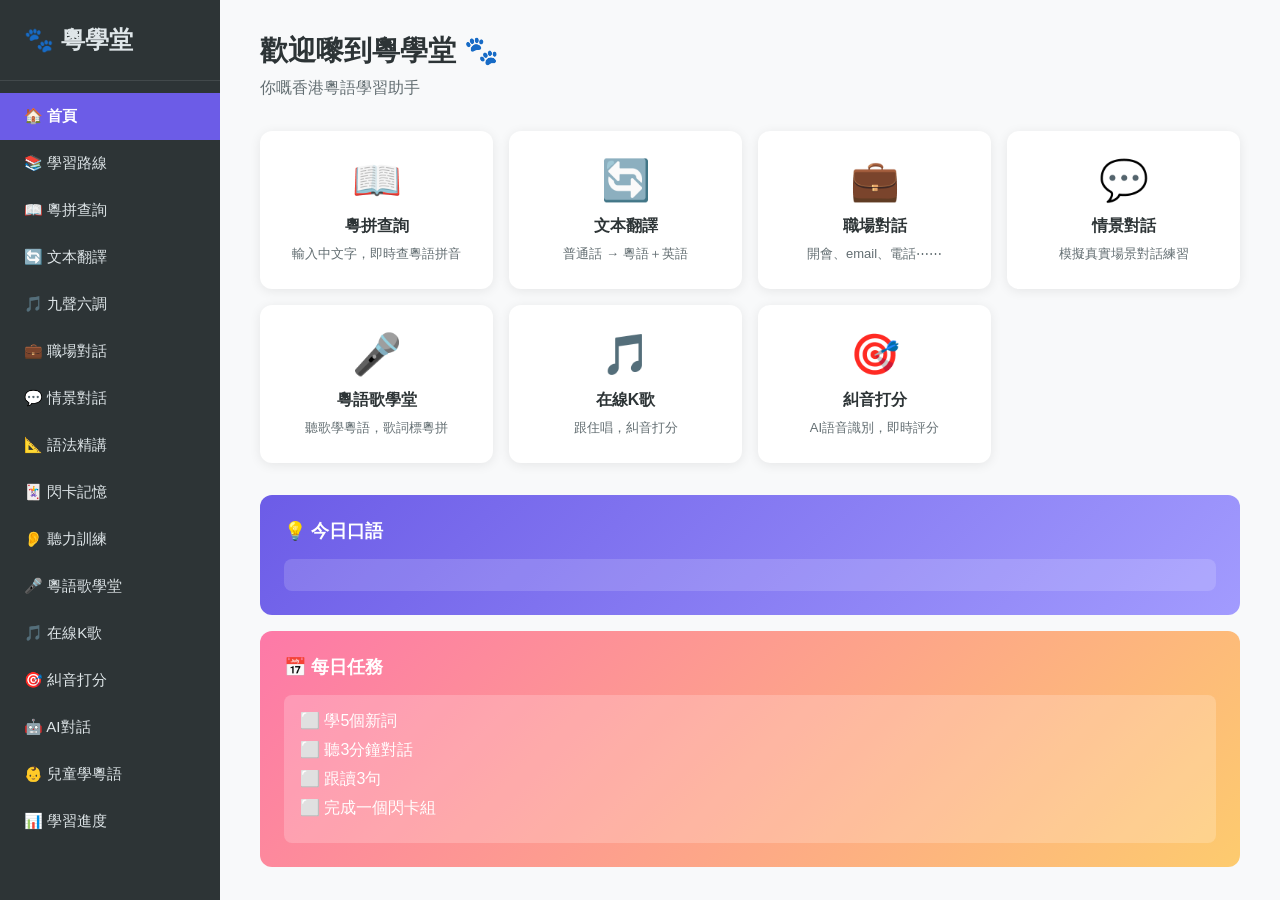
==== commit 166d4412: "网易云音乐App跳转 + 嵌入播放器" ====
--- a/index.html
+++ b/index.html
@@ -1 +1,4669 @@
-"<!DOCTYPE html>\n<html lang=\"zh-Hant\">\n<head>\n <meta charset=\"UTF-8\">\n <meta name=\"viewport\" content=\"width=device-width, initial-scale=1.0, maximum-scale=1.0, user-scalable=no\">\n <meta name=\"apple-mobile-web-app-capable\" content=\"yes\">\n <meta name=\"apple-mobile-web-app-status-bar-style\" content=\"black-translucent\">\n <title>\u9999\u6e2f\u7cb5\u8a9e\u5b78\u5802</title>\n <link rel=\"manifest\" href=\"manifest.json\">\n <link rel=\"apple-touch-icon\" href=\"icons/icon-180.png\">\n <link rel=\"icon\" type=\"image/png\" href=\"icons/icon-192.png\">\n <style>\n/* ========== \u7cb5\u5b78\u5802 CSS ========== node_modules/native-run { margin: 0; padding: 0; box-sizing: border-box; }\n\n:root {\n --primary: #6C5CE7;\n --primary-light: #A29BFE;\n --accent: #FD79A8;\n --bg: #F8F9FA;\n --sidebar-bg: #2D3436;\n --sidebar-text: #DFE6E9;\n --card-bg: #FFFFFF;\n --text: #2D3436;\n --text-light: #636E72;\n --success: #00B894;\n --warning: #FDCB6E;\n --danger: #E17055;\n --border: #E0E0E0;\n --radius: 12px;\n --shadow: 0 2px 12px rgba(0,0,0,0.08);\n}\n\nbody {\n font-family: -apple-system, BlinkMacSystemFont, \"PingFang SC\", \"Noto Sans CJK SC\", \"Microsoft YaHei\", sans-serif;\n background: var(--bg);\n color: var(--text);\n display: flex;\n min-height: 100vh;\n}\n\n/* ========== Sidebar ========== */\n.sidebar {\n width: 220px;\n background: var(--sidebar-bg);\n color: var(--sidebar-text);\n padding: 24px 0;\n position: fixed;\n height: 100vh;\n overflow-y: auto;\n z-index: 100;\n}\n\n.logo {\n font-size: 24px;\n font-weight: bold;\n padding: 0 24px 24px;\n border-bottom: 1px solid rgba(255,255,255,0.1);\n margin-bottom: 12px;\n}\n\n.nav-list { list-style: none; }\n\n.nav-item {\n padding: 14px 24px;\n cursor: pointer;\n transition: all 0.2s;\n font-size: 15px;\n}\n\n.nav-item:hover {\n background: rgba(255,255,255,0.08);\n color: #fff;\n}\n\n.nav-item.active {\n background: var(--primary);\n color: #fff;\n font-weight: 600;\n}\n\n/* ========== Main Content ========== */\n.content {\n margin-left: 220px;\n flex: 1;\n padding: 32px 40px;\n max-width: 1100px;\n}\n\n.section { display: none; }\n.section.active { display: block; }\n\nh1 { font-size: 28px; margin-bottom: 8px; }\nh2 { font-size: 24px; margin-bottom: 16px; }\nh3 { font-size: 18px; margin-bottom: 12px; }\n\n.subtitle {\n color: var(--text-light);\n font-size: 16px;\n margin-bottom: 32px;\n}\n\n/* ========== Home Grid ========== */\n.home-grid {\n display: grid;\n grid-template-columns: repeat(auto-fill, minmax(200px, 1fr));\n gap: 16px;\n margin-bottom: 32px;\n}\n\n.home-card {\n background: var(--card-bg);\n border-radius: var(--radius);\n padding: 24px;\n text-align: center;\n cursor: pointer;\n box-shadow: var(--shadow);\n transition: all 0.3s;\n border: 2px solid transparent;\n}\n\n.home-card:hover {\n transform: translateY(-4px);\n border-color: var(--primary-light);\n box-shadow: 0 8px 24px rgba(108,92,231,0.15);\n}\n\n.card-icon { font-size: 40px; margin-bottom: 12px; }\n.home-card h3 { margin-bottom: 8px; font-size: 16px; }\n.home-card p { color: var(--text-light); font-size: 13px; }\n\n.daily-tip {\n background: linear-gradient(135deg, #6C5CE7, #A29BFE);\n border-radius: var(--radius);\n padding: 24px;\n color: #fff;\n}\n\n.daily-tip h3 { margin-bottom: 16px; }\n\n.tip-content {\n background: rgba(255,255,255,0.15);\n border-radius: 8px;\n padding: 16px;\n}\n\n.tip-line {\n margin-bottom: 8px;\n font-size: 16px;\n}\n\n.tip-jyutping {\n font-size: 13px;\n opacity: 0.85;\n}\n\n/* ========== Dictionary ========== */\n.dict-search {\n display: flex;\n gap: 12px;\n margin-bottom: 24px;\n}\n\n.dict-search input {\n flex: 1;\n padding: 14px 18px;\n border: 2px solid var(--border);\n border-radius: var(--radius);\n font-size: 18px;\n outline: none;\n transition: border-color 0.2s;\n}\n\n.dict-search input:focus { border-color: var(--primary); }\n\n.dict-search button {\n padding: 14px 28px;\n background: var(--primary);\n color: #fff;\n border: none;\n border-radius: var(--radius);\n font-size: 16px;\n cursor: pointer;\n transition: background 0.2s;\n}\n\n.dict-search button:hover { background: #5B4BD5; }\n\n.dict-results {\n display: flex;\n flex-wrap: wrap;\n gap: 12px;\n margin-bottom: 32px;\n}\n\n.dict-char {\n background: var(--card-bg);\n border-radius: 8px;\n padding: 16px 20px;\n text-align: center;\n box-shadow: var(--shadow);\n min-width: 100px;\n}\n\n.dict-char .char {\n font-size: 36px;\n font-weight: bold;\n margin-bottom: 8px;\n}\n\n.dict-char .jyutping {\n color: var(--primary);\n font-size: 16px;\n font-weight: 600;\n margin-bottom: 4px;\n}\n\n.dict-char .pinyin {\n color: var(--text-light);\n font-size: 13px;\n}\n\n.tone-table {\n width: 100%;\n border-collapse: collapse;\n margin-top: 16px;\n}\n\n.tone-table th, .tone-table td {\n padding: 10px 16px;\n border: 1px solid var(--border);\n text-align: center;\n}\n\n.tone-table th {\n background: var(--primary);\n color: #fff;\n}\n\n/* ========== Translate ========== */\n.translate-box {\n display: grid;\n grid-template-columns: 1fr 1fr;\n gap: 20px;\n margin-bottom: 24px;\n}\n\n.translate-col { position: relative; }\n\n.lang-label {\n display: flex;\n align-items: center;\n gap: 12px;\n margin-bottom: 12px;\n font-weight: 600;\n}\n\n.lang-label select {\n padding: 8px 12px;\n border: 2px solid var(--border);\n border-radius: 8px;\n font-size: 14px;\n background: #fff;\n}\n\ntextarea {\n width: 100%;\n padding: 14px;\n border: 2px solid var(--border);\n border-radius: var(--radius);\n font-size: 16px;\n resize: vertical;\n outline: none;\n}\n\ntextarea:focus { border-color: var(--primary); }\n\n.translate-result {\n background: var(--card-bg);\n border: 2px solid var(--border);\n border-radius: var(--radius);\n padding: 16px;\n min-height: 120px;\n font-size: 18px;\n line-height: 1.8;\n}\n\n.translate-btn, .speak-btn {\n margin-top: 12px;\n padding: 10px 24px;\n border: none;\n border-radius: 8px;\n cursor: pointer;\n font-size: 14px;\n transition: all 0.2s;\n}\n\n.translate-btn {\n background: var(--primary);\n color: #fff;\n}\n\n.speak-btn {\n background: var(--success);\n color: #fff;\n}\n\n.translate-btn:hover, .speak-btn:hover { opacity: 0.85; }\n\n.quick-phrases { margin-top: 24px; }\n\n.quick-grid {\n display: flex;\n flex-wrap: wrap;\n gap: 10px;\n}\n\n.quick-phrase {\n background: var(--card-bg);\n border: 1px solid var(--border);\n border-radius: 20px;\n padding: 8px 16px;\n cursor: pointer;\n font-size: 14px;\n transition: all 0.2s;\n}\n\n.quick-phrase:hover {\n background: var(--primary-light);\n color: #fff;\n border-color: var(--primary-light);\n}\n\n/* ========== Phrase List ========== */\n.category-tabs {\n display: flex;\n flex-wrap: wrap;\n gap: 8px;\n margin-bottom: 20px;\n}\n\n.cat-tab {\n padding: 8px 18px;\n border: 2px solid var(--border);\n border-radius: 20px;\n background: #fff;\n cursor: pointer;\n font-size: 14px;\n transition: all 0.2s;\n}\n\n.cat-tab.active, .cat-tab:hover {\n background: var(--primary);\n color: #fff;\n border-color: var(--primary);\n}\n\n.phrase-card {\n background: var(--card-bg);\n border-radius: var(--radius);\n padding: 20px;\n margin-bottom: 12px;\n box-shadow: var(--shadow);\n display: flex;\n justify-content: space-between;\n align-items: center;\n}\n\n.phrase-zh {\n font-size: 20px;\n font-weight: 600;\n margin-bottom: 4px;\n}\n\n.phrase-jyutping {\n color: var(--primary);\n font-size: 14px;\n margin-bottom: 2px;\n}\n\n.phrase-meaning {\n color: var(--text-light);\n font-size: 13px;\n}\n\n.phrase-actions {\n display: flex;\n gap: 8px;\n}\n\n.phrase-actions button {\n width: 36px;\n height: 36px;\n border-radius: 50%;\n border: none;\n cursor: pointer;\n font-size: 16px;\n transition: all 0.2s;\n}\n\n.btn-speak { background: var(--primary-light); color: #fff; }\n.btn-speak:hover { background: var(--primary); }\n.btn-bookmark { background: var(--warning); }\n.btn-bookmark.bookmarked { background: var(--success); color: #fff; }\n\n/* ========== Dialogue ========== */\n.dialogue-card {\n background: var(--card-bg);\n border-radius: var(--radius);\n padding: 16px 20px;\n margin-bottom: 12px;\n box-shadow: var(--shadow);\n cursor: pointer;\n transition: all 0.2s;\n}\n\n.dialogue-card:hover {\n transform: translateX(4px);\n border-left: 4px solid var(--primary);\n}\n\n.dialogue-card h4 { margin-bottom: 4px; }\n.dialogue-card p { color: var(--text-light); font-size: 13px; }\n\n.dialogue-area {\n background: var(--card-bg);\n border-radius: var(--radius);\n overflow: hidden;\n box-shadow: var(--shadow);\n}\n\n.dialogue-header {\n background: var(--primary);\n color: #fff;\n padding: 16px 20px;\n display: flex;\n justify-content: space-between;\n align-items: center;\n}\n\n.dialogue-header button {\n background: rgba(255,255,255,0.2);\n color: #fff;\n border: none;\n padding: 8px 16px;\n border-radius: 8px;\n cursor: pointer;\n}\n\n.dialogue-messages {\n padding: 20px;\n max-height: 400px;\n overflow-y: auto;\n}\n\n.msg {\n margin-bottom: 16px;\n display: flex;\n gap: 12px;\n}\n\n.msg-bot .msg-avatar { background: var(--primary); }\n.msg-user .msg-avatar { background: var(--success); }\n\n.msg-avatar {\n width: 36px;\n height: 36px;\n border-radius: 50%;\n color: #fff;\n display: flex;\n align-items: center;\n justify-content: center;\n font-size: 14px;\n flex-shrink: 0;\n}\n\n.msg-bubble {\n background: #F0F0F0;\n border-radius: 12px;\n padding: 12px 16px;\n max-width: 70%;\n}\n\n.msg-user .msg-bubble {\n background: var(--primary-light);\n color: #fff;\n}\n\n.msg-jyutping {\n font-size: 12px;\n color: var(--text-light);\n margin-top: 4px;\n}\n\n.msg-user .msg-jyutping { color: rgba(255,255,255,0.8); }\n\n.dialogue-input {\n display: flex;\n gap: 8px;\n padding: 16px 20px;\n border-top: 1px solid var(--border);\n}\n\n.dialogue-input input {\n flex: 1;\n padding: 10px 14px;\n border: 2px solid var(--border);\n border-radius: 8px;\n font-size: 15px;\n outline: none;\n}\n\n.dialogue-input button {\n padding: 10px 18px;\n border: none;\n border-radius: 8px;\n cursor: pointer;\n font-size: 14px;\n}\n\n.dialogue-input button:nth-child(2) { background: var(--primary); color: #fff; }\n.dialogue-input button:nth-child(3) { background: var(--success); color: #fff; }\n\n/* ========== Songs ========== */\n.song-card {\n background: var(--card-bg);\n border-radius: var(--radius);\n padding: 20px;\n margin-bottom: 12px;\n box-shadow: var(--shadow);\n cursor: pointer;\n display: flex;\n justify-content: space-between;\n align-items: center;\n transition: all 0.2s;\n}\n\n.song-card:hover { transform: translateX(4px); }\n\n.song-info h4 { margin-bottom: 4px; }\n.song-info p { color: var(--text-light); font-size: 13px; }\n\n.song-player {\n background: var(--card-bg);\n border-radius: var(--radius);\n padding: 24px;\n margin-top: 20px;\n box-shadow: var(--shadow);\n}\n\n.song-header {\n display: flex;\n justify-content: space-between;\n align-items: center;\n margin-bottom: 20px;\n padding-bottom: 16px;\n border-bottom: 1px solid var(--border);\n}\n\n.song-header button {\n background: var(--danger);\n color: #fff;\n border: none;\n padding: 8px 16px;\n border-radius: 8px;\n cursor: pointer;\n}\n\n.lyrics-display {\n max-height: 400px;\n overflow-y: auto;\n line-height: 2.2;\n}\n\n.lyric-line {\n padding: 8px 12px;\n border-radius: 8px;\n margin-bottom: 4px;\n transition: background 0.3s;\n}\n\n.lyric-line.active {\n background: var(--primary-light);\n color: #fff;\n}\n\n.lyric-line.active .lyric-jyutping { color: rgba(255,255,255,0.8); }\n\n.lyric-zh { font-size: 18px; }\n.lyric-jyutping { font-size: 13px; color: var(--primary); }\n\n/* ========== Karaoke ========== */\n.karaoke-stage {\n background: var(--card-bg);\n border-radius: var(--radius);\n padding: 24px;\n box-shadow: var(--shadow);\n margin-top: 20px;\n}\n\n.karaoke-header {\n display: flex;\n justify-content: space-between;\n align-items: center;\n margin-bottom: 20px;\n}\n\n#karaokeScore {\n font-size: 24px;\n font-weight: bold;\n color: var(--primary);\n}\n\n.karaoke-lyrics {\n background: #1a1a2e;\n border-radius: 12px;\n padding: 40px;\n text-align: center;\n min-height: 200px;\n margin-bottom: 20px;\n}\n\n.karaoke-current {\n font-size: 32px;\n color: #fff;\n font-weight: bold;\n margin-bottom: 12px;\n}\n\n.karaoke-next {\n font-size: 18px;\n color: rgba(255,255,255,0.4);\n}\n\n.karaoke-controls {\n display: flex;\n justify-content: center;\n gap: 16px;\n margin-bottom: 20px;\n}\n\n.karaoke-controls button {\n padding: 14px 32px;\n border: none;\n border-radius: 24px;\n font-size: 18px;\n cursor: pointer;\n transition: all 0.2s;\n}\n\n#karaokeStart { background: var(--success); color: #fff; }\n#karaokeStop { background: var(--danger); color: #fff; }\n\n.karaoke-feedback {\n background: #F0F0F0;\n border-radius: 8px;\n padding: 16px;\n text-align: center;\n font-size: 14px;\n color: var(--text-light);\n}\n\n.karaoke-list .song-card { cursor: pointer; }\n\n/* ========== Pronunciation ========== */\n.pron-practice { max-width: 600px; }\n\n.pron-card {\n background: var(--card-bg);\n border-radius: var(--radius);\n padding: 32px;\n text-align: center;\n box-shadow: var(--shadow);\n margin-bottom: 24px;\n}\n\n.pron-target {\n font-size: 32px;\n font-weight: bold;\n margin-bottom: 12px;\n line-height: 1.6;\n}\n\n.pron-jyutping {\n color: var(--primary);\n font-size: 16px;\n margin-bottom: 16px;\n}\n\n.pron-tts {\n background: none;\n border: 2px solid var(--primary);\n color: var(--primary);\n padding: 10px 24px;\n border-radius: 24px;\n cursor: pointer;\n font-size: 14px;\n transition: all 0.2s;\n}\n\n.pron-tts:hover {\n background: var(--primary);\n color: #fff;\n}\n\n.pron-record {\n display: flex;\n justify-content: center;\n gap: 16px;\n margin-bottom: 24px;\n}\n\n.pron-record button {\n padding: 16px 40px;\n border: none;\n border-radius: 32px;\n font-size: 18px;\n cursor: pointer;\n transition: all 0.2s;\n}\n\n#pronStart { background: var(--success); color: #fff; }\n#pronStop { background: var(--danger); color: #fff; }\n\n.pron-result {\n background: var(--card-bg);\n border-radius: var(--radius);\n padding: 20px;\n box-shadow: var(--shadow);\n margin-bottom: 24px;\n text-align: center;\n}\n\n.pron-score {\n font-size: 48px;\n font-weight: bold;\n color: var(--success);\n}\n\n.pron-feedback { margin-top: 12px; color: var(--text-light); }\n\n.pron-nav {\n display: flex;\n justify-content: center;\n align-items: center;\n gap: 24px;\n}\n\n.pron-nav button {\n padding: 10px 20px;\n border: 2px solid var(--border);\n border-radius: 8px;\n background: #fff;\n cursor: pointer;\n transition: all 0.2s;\n}\n\n.pron-nav button:hover { border-color: var(--primary); }\n\n/* ========== Progress ========== */\n.progress-stats {\n display: grid;\n grid-template-columns: repeat(4, 1fr);\n gap: 16px;\n margin-bottom: 32px;\n}\n\n.stat-card {\n background: var(--card-bg);\n border-radius: var(--radius);\n padding: 24px;\n text-align: center;\n box-shadow: var(--shadow);\n}\n\n.stat-num {\n font-size: 36px;\n font-weight: bold;\n color: var(--primary);\n margin-bottom: 8px;\n}\n\n.stat-label {\n color: var(--text-light);\n font-size: 14px;\n}\n\n.streak-info {\n background: linear-gradient(135deg, var(--success), #55EFC4);\n border-radius: var(--radius);\n padding: 24px;\n color: #fff;\n margin-top: 24px;\n}\n\n/* ========== Responsive ========== */\n@media (max-width: 768px) {\n .sidebar {\n width: 60px;\n padding: 12px 0;\n }\n .logo { font-size: 20px; padding: 0 12px; }\n .nav-item { padding: 12px; font-size: 18px; text-align: center; }\n .nav-item span { display: none; }\n .content { margin-left: 60px; padding: 20px; }\n .translate-box { grid-template-columns: 1fr; }\n .progress-stats { grid-template-columns: repeat(2, 1fr); }\n .home-grid { grid-template-columns: repeat(2, 1fr); }\n}\n\n/* ========== Scrollbar ========== */\n::-webkit-scrollbar { width: 6px; }\n::-webkit-scrollbar-track { background: transparent; }\n::-webkit-scrollbar-thumb { background: var(--border); border-radius: 3px; }\n::-webkit-scrollbar-thumb:hover { background: var(--text-light); }\n\n/* ========== Scenario List ========== */\n.scenario-card {\n background: var(--card-bg);\n border-radius: var(--radius);\n padding: 20px;\n margin-bottom: 12px;\n box-shadow: var(--shadow);\n cursor: pointer;\n transition: all 0.2s;\n display: flex;\n align-items: center;\n gap: 16px;\n}\n\n.scenario-card:hover {\n transform: translateX(4px);\n border-left: 4px solid var(--primary);\n}\n\n.scenario-icon { font-size: 36px; }\n.scenario-card h4 { margin-bottom: 4px; }\n.scenario-card p { color: var(--text-light); font-size: 13px; }\n\n/* ========== Animations ========== */\n@keyframes fadeIn {\n from { opacity: 0; transform: translateY(10px); }\n to { opacity: 1; transform: translateY(0); }\n}\n\n.section.active { animation: fadeIn 0.3s ease; }\n\n@keyframes pulse {\n 0%, 100% { transform: scale(1); }\n 50% { transform: scale(1.05); }\n}\n\n.recording { animation: pulse 1s infinite; background: var(--danger) !important; }\n\n/* ========== Children Section ========== */\n.children-grid {\n display: grid;\n grid-template-columns: repeat(auto-fill, minmax(280px, 1fr));\n gap: 20px;\n margin-top: 20px;\n}\n\n.child-card {\n background: var(--card-bg);\n border-radius: var(--radius);\n padding: 20px;\n box-shadow: var(--shadow);\n border: 3px solid transparent;\n transition: all 0.3s;\n cursor: pointer;\n}\n\n.child-card:hover {\n border-color: var(--warning);\n transform: translateY(-4px);\n}\n\n.child-icon { font-size: 48px; margin-bottom: 12px; }\n.child-card h3 { margin-bottom: 8px; font-size: 18px; }\n.child-card p { color: var(--text-light); font-size: 14px; margin-bottom: 12px; }\n\n.child-word {\n display: inline-flex;\n align-items: center;\n gap: 8px;\n background: #FFF9E6;\n border: 2px solid var(--warning);\n border-radius: 16px;\n padding: 10px 18px;\n margin: 6px;\n font-size: 22px;\n cursor: pointer;\n transition: all 0.2s;\n}\n\n.child-word:hover {\n background: var(--warning);\n transform: scale(1.08);\n}\n\n.child-word .jyut { font-size: 13px; color: var(--primary); display: block; }\n\n.alphabet-grid {\n display: grid;\n grid-template-columns: repeat(auto-fill, minmax(80px, 1fr));\n gap: 12px;\n margin-top: 16px;\n}\n\n.alphabet-card {\n background: linear-gradient(135deg, #6C5CE7, #A29BFE);\n border-radius: 12px;\n padding: 16px;\n text-align: center;\n color: #fff;\n cursor: pointer;\n transition: all 0.2s;\n}\n\n.alphabet-card:hover { transform: scale(1.1); }\n.alphabet-card .letter { font-size: 28px; font-weight: bold; }\n.alphabet-card .jyutping { font-size: 12px; opacity: 0.9; margin-top: 4px; }\n\n.numbers-grid {\n display: flex;\n flex-wrap: wrap;\n gap: 12px;\n margin-top: 16px;\n}\n\n.number-card {\n background: linear-gradient(135deg, #FD79A8, #FDCB6E);\n border-radius: 12px;\n padding: 16px 24px;\n text-align: center;\n color: #fff;\n cursor: pointer;\n min-width: 70px;\n transition: all 0.2s;\n}\n\n.number-card:hover { transform: scale(1.1); }\n.number-card .num { font-size: 32px; font-weight: bold; }\n.number-card .word { font-size: 16px; margin-top: 4px; }\n.number-card .jp { font-size: 12px; opacity: 0.85; }\n\n.children-song-card {\n background: var(--card-bg);\n border-radius: var(--radius);\n padding: 16px;\n margin-bottom: 12px;\n box-shadow: var(--shadow);\n cursor: pointer;\n display: flex;\n align-items: center;\n gap: 16px;\n transition: all 0.2s;\n}\n\n.children-song-card:hover { transform: translateX(4px); }\n\n.rhyme-card {\n background: linear-gradient(135deg, #00B894, #55EFC4);\n border-radius: var(--radius);\n padding: 20px;\n margin-bottom: 16px;\n color: #fff;\n}\n\n.rhyme-card h4 { margin-bottom: 8px; font-size: 18px; }\n.rhyme-card .lyrics { white-space: pre-line; line-height: 2; font-size: 16px; }\n.rhyme-card .jp-lyrics { white-space: pre-line; line-height: 1.8; font-size: 13px; opacity: 0.85; margin-top: 8px; }\n\n.quiz-card {\n background: var(--card-bg);\n border-radius: var(--radius);\n padding: 24px;\n box-shadow: var(--shadow);\n margin-bottom: 16px;\n text-align: center;\n}\n\n.quiz-card h4 { margin-bottom: 16px; }\n.quiz-options {\n display: flex;\n flex-wrap: wrap;\n gap: 12px;\n justify-content: center;\n}\n\n.quiz-option {\n padding: 14px 28px;\n border: 2px solid var(--border);\n border-radius: 12px;\n background: #fff;\n cursor: pointer;\n font-size: 20px;\n transition: all 0.2s;\n}\n\n.quiz-option:hover { border-color: var(--primary); }\n.quiz-option.correct { background: var(--success); color: #fff; border-color: var(--success); }\n.quiz-option.wrong { background: var(--danger); color: #fff; border-color: var(--danger); }\n\n.quiz-score {\n margin-top: 16px;\n font-size: 20px;\n font-weight: bold;\n}\n\n/* ========== Learning Path ========== */\n.level-card {\n background: var(--card-bg);\n border-radius: var(--radius);\n padding: 20px;\n box-shadow: var(--shadow);\n}\n.level-card h3 { margin-bottom: 8px; }\n.level-card ul { color: var(--text-light); font-size: 14px; }\n\n/* ========== Tones ========== */\n.tones-grid {\n display: grid;\n grid-template-columns: repeat(auto-fill, minmax(160px, 1fr));\n gap: 16px;\n margin-top: 20px;\n}\n.tone-card {\n background: var(--card-bg);\n border-radius: var(--radius);\n padding: 20px;\n text-align: center;\n box-shadow: var(--shadow);\n cursor: pointer;\n transition: all 0.2s;\n}\n.tone-card:hover { transform: scale(1.05); }\n.tone-num { font-size: 36px; font-weight: bold; color: var(--primary); }\n.tone-name { font-size: 14px; color: var(--text-light); margin: 4px 0; }\n.tone-example { font-size: 24px; margin: 8px 0; }\n.tone-jp { font-size: 13px; color: var(--primary); }\n\n/* ========== Grammar ========== */\n.grammar-card {\n background: var(--card-bg);\n border-radius: var(--radius);\n padding: 20px;\n margin-bottom: 16px;\n box-shadow: var(--shadow);\n}\n.grammar-card h4 { color: var(--primary); margin-bottom: 12px; }\n.grammar-rule { background: #F0F0F0; border-radius: 8px; padding: 12px; margin-bottom: 8px; }\n.grammar-example { padding: 8px 12px; border-left: 3px solid var(--primary); margin: 8px 0; font-size: 15px; }\n.grammar-example .jp { font-size: 13px; color: var(--text-light); }\n\n/* ========== Flashcard ========== */\n.flashcard-wrapper {\n perspective: 1000px;\n width: 320px;\n height: 200px;\n margin: 20px auto;\n}\n.flashcard {\n width: 100%;\n height: 100%;\n position: relative;\n transform-style: preserve-3d;\n transition: transform 0.6s;\n cursor: pointer;\n}\n.flashcard.flipped { transform: rotateY(180deg); }\n.flashcard-front, .flashcard-back {\n position: absolute;\n width: 100%;\n height: 100%;\n backface-visibility: hidden;\n border-radius: var(--radius);\n display: flex;\n flex-direction: column;\n align-items: center;\n justify-content: center;\n box-shadow: var(--shadow);\n}\n.flashcard-front {\n background: linear-gradient(135deg, #6C5CE7, #A29BFE);\n color: #fff;\n font-size: 36px;\n}\n.flashcard-front .card-hint { font-size: 14px; opacity: 0.8; margin-top: 12px; }\n.flashcard-back {\n background: #fff;\n transform: rotateY(180deg);\n border: 2px solid var(--primary);\n}\n.flashcard-back .answer-zh { font-size: 28px; font-weight: bold; margin-bottom: 8px; }\n.flashcard-back .answer-jp { font-size: 16px; color: var(--primary); margin-bottom: 4px; }\n.flashcard-back .answer-en { font-size: 14px; color: var(--text-light); }\n\n.flashcard-controls {\n display: flex;\n justify-content: center;\n gap: 16px;\n margin-top: 20px;\n}\n.flashcard-controls button {\n padding: 12px 28px;\n border: none;\n border-radius: 24px;\n font-size: 16px;\n cursor: pointer;\n transition: all 0.2s;\n}\n.btn-easy { background: var(--success); color: #fff; }\n.btn-good { background: var(--primary); color: #fff; }\n.btn-hard { background: var(--warning); color: #fff; }\n.btn-again { background: var(--danger); color: #fff; }\n\n.deck-selector {\n display: flex;\n flex-wrap: wrap;\n gap: 12px;\n margin-bottom: 20px;\n}\n.deck-btn {\n padding: 10px 20px;\n border: 2px solid var(--border);\n border-radius: 12px;\n background: #fff;\n cursor: pointer;\n font-size: 14px;\n transition: all 0.2s;\n}\n.deck-btn.active { background: var(--primary); color: #fff; border-color: var(--primary); }\n\n/* ========== Listening ========== */\n.listening-card {\n background: var(--card-bg);\n border-radius: var(--radius);\n padding: 24px;\n box-shadow: var(--shadow);\n margin-bottom: 16px;\n}\n.listening-audio {\n background: var(--primary);\n color: #fff;\n border-radius: 12px;\n padding: 16px;\n text-align: center;\n margin-bottom: 16px;\n}\n.listening-audio button {\n padding: 12px 32px;\n border: none;\n background: rgba(255,255,255,0.2);\n color: #fff;\n border-radius: 24px;\n font-size: 16px;\n cursor: pointer;\n margin: 0 8px;\n}\n.listening-question { font-size: 18px; margin-bottom: 12px; }\n.listening-options { display: flex; flex-wrap: wrap; gap: 10px; }\n.listening-opt {\n padding: 12px 24px;\n border: 2px solid var(--border);\n border-radius: 12px;\n background: #fff;\n cursor: pointer;\n font-size: 16px;\n transition: all 0.2s;\n}\n.listening-opt:hover { border-color: var(--primary); }\n.listening-opt.correct { background: var(--success); color: #fff; border-color: var(--success); }\n.listening-opt.wrong { background: var(--danger); color: #fff; border-color: var(--danger); }\n\n/* ========== AI Chat ========== */\n.ai-chat-container {\n background: var(--card-bg);\n border-radius: var(--radius);\n box-shadow: var(--shadow);\n overflow: hidden;\n}\n.ai-chat-header {\n background: var(--primary);\n color: #fff;\n padding: 16px 20px;\n display: flex;\n justify-content: space-between;\n align-items: center;\n}\n.ai-chat-messages {\n padding: 20px;\n max-height: 400px;\n overflow-y: auto;\n}\n.ai-chat-input {\n display: flex;\n gap: 8px;\n padding: 16px 20px;\n border-top: 1px solid var(--border);\n}\n.ai-chat-input input {\n flex: 1;\n padding: 12px;\n border: 2px solid var(--border);\n border-radius: 8px;\n font-size: 15px;\n outline: none;\n}\n.ai-chat-input button {\n padding: 12px 20px;\n border: none;\n border-radius: 8px;\n cursor: pointer;\n font-size: 14px;\n}\n.ai-scenario-picker {\n display: flex;\n flex-wrap: wrap;\n gap: 10px;\n padding: 20px;\n}\n.ai-scenario {\n padding: 12px 20px;\n border: 2px solid var(--border);\n border-radius: 12px;\n background: #fff;\n cursor: pointer;\n transition: all 0.2s;\n}\n.ai-scenario:hover { border-color: var(--primary); background: #F8F9FA; }\n </style>\n</head>\n<body>\n\n</head>\n<body>\n <nav class=\"sidebar\">\n <div class=\"logo\">\ud83d\udc3e \u7cb5\u5b78\u5802</div>\n <ul class=\"nav-list\">\n <li class=\"nav-item active\" data-section=\"home\">\ud83c\udfe0 \u9996\u9801</li>\n <li class=\"nav-item\" data-section=\"learningpath\">\ud83d\udcda \u5b78\u7fd2\u8def\u7dda</li>\n <li class=\"nav-item\" data-section=\"dictionary\">\ud83d\udcd6 \u7cb5\u62fc\u67e5\u8a62</li>\n <li class=\"nav-item\" data-section=\"translate\">\ud83d\udd04 \u6587\u672c\u7ffb\u8b6f</li>\n <li class=\"nav-item\" data-section=\"tones\">\ud83c\udfb5 \u4e5d\u8072\u516d\u8abf</li>\n <li class=\"nav-item\" data-section=\"workplace\">\ud83d\udcbc \u8077\u5834\u5c0d\u8a71</li>\n <li class=\"nav-item\" data-section=\"conversation\">\ud83d\udcac \u60c5\u666f\u5c0d\u8a71</li>\n <li class=\"nav-item\" data-section=\"grammar\">\ud83d\udcd0 \u8a9e\u6cd5\u7cbe\u8b1b</li>\n <li class=\"nav-item\" data-section=\"flashcard\">\ud83c\udccf \u9583\u5361\u8a18\u61b6</li>\n <li class=\"nav-item\" data-section=\"listening\">\ud83d\udc42 \u807d\u529b\u8a13\u7df4</li>\n <li class=\"nav-item\" data-section=\"songs\">\ud83c\udfa4 \u7cb5\u8a9e\u6b4c\u5b78\u5802</li>\n <li class=\"nav-item\" data-section=\"karaoke\">\ud83c\udfb5 \u5728\u7ddaK\u6b4c</li>\n <li class=\"nav-item\" data-section=\"pronunciation\">\ud83c\udfaf \u7cfe\u97f3\u6253\u5206</li>\n <li class=\"nav-item\" data-section=\"ai_chat\">\ud83e\udd16 AI\u5c0d\u8a71</li>\n <li class=\"nav-item\" data-section=\"children\">\ud83d\udc76 \u5152\u7ae5\u5b78\u7cb5\u8a9e</li>\n <li class=\"nav-item\" data-section=\"progress\">\ud83d\udcca \u5b78\u7fd2\u9032\u5ea6</li>\n </ul>\n </nav>\n\n <main class=\"content\">\n <!-- \u9996\u9801 -->\n <section id=\"home\" class=\"section active\">\n <h1>\u6b61\u8fce\u569f\u5230\u7cb5\u5b78\u5802 \ud83d\udc3e</h1>\n <p class=\"subtitle\">\u4f60\u5605\u9999\u6e2f\u7cb5\u8a9e\u5b78\u7fd2\u52a9\u624b</p>\n <div class=\"home-grid\">\n <div class=\"home-card\" onclick=\"switchSection('dictionary')\">\n <div class=\"card-icon\">\ud83d\udcd6</div>\n <h3>\u7cb5\u62fc\u67e5\u8a62</h3>\n <p>\u8f38\u5165\u4e2d\u6587\u5b57\uff0c\u5373\u6642\u67e5\u7cb5\u8a9e\u62fc\u97f3</p>\n </div>\n <div class=\"home-card\" onclick=\"switchSection('translate')\">\n <div class=\"card-icon\">\ud83d\udd04</div>\n <h3>\u6587\u672c\u7ffb\u8b6f</h3>\n <p>\u666e\u901a\u8a71 \u2192 \u7cb5\u8a9e\uff0b\u82f1\u8a9e</p>\n </div>\n <div class=\"home-card\" onclick=\"switchSection('workplace')\">\n <div class=\"card-icon\">\ud83d\udcbc</div>\n <h3>\u8077\u5834\u5c0d\u8a71</h3>\n <p>\u958b\u6703\u3001email\u3001\u96fb\u8a71\u22ef\u22ef</p>\n </div>\n <div class=\"home-card\" onclick=\"switchSection('conversation')\">\n <div class=\"card-icon\">\ud83d\udcac</div>\n <h3>\u60c5\u666f\u5c0d\u8a71</h3>\n <p>\u6a21\u64ec\u771f\u5be6\u5834\u666f\u5c0d\u8a71\u7df4\u7fd2</p>\n </div>\n <div class=\"home-card\" onclick=\"switchSection('songs')\">\n <div class=\"card-icon\">\ud83c\udfa4</div>\n <h3>\u7cb5\u8a9e\u6b4c\u5b78\u5802</h3>\n <p>\u807d\u6b4c\u5b78\u7cb5\u8a9e\uff0c\u6b4c\u8a5e\u6a19\u7cb5\u62fc</p>\n </div>\n <div class=\"home-card\" onclick=\"switchSection('karaoke')\">\n <div class=\"card-icon\">\ud83c\udfb5</div>\n <h3>\u5728\u7ddaK\u6b4c</h3>\n <p>\u8ddf\u4f4f\u5531\uff0c\u7cfe\u97f3\u6253\u5206</p>\n </div>\n <div class=\"home-card\" onclick=\"switchSection('pronunciation')\">\n <div class=\"card-icon\">\ud83c\udfaf</div>\n <h3>\u7cfe\u97f3\u6253\u5206</h3>\n <p>AI\u8a9e\u97f3\u8b58\u5225\uff0c\u5373\u6642\u8a55\u5206</p>\n </div>\n </div>\n <div class=\"daily-tip\">\n <h3>\ud83d\udca1 \u4eca\u65e5\u53e3\u8a9e</h3>\n <div class=\"tip-content\" id=\"dailyTip\"></div>\n </div>\n <div class=\"daily-tip\" style=\"background:linear-gradient(135deg,#FD79A8,#FDCB6E);margin-top:16px\">\n <h3>\ud83d\udcc5 \u6bcf\u65e5\u4efb\u52d9</h3>\n <div class=\"tip-content\" style=\"background:rgba(255,255,255,0.2)\">\n <div id=\"dailyTaskList\">\n <div style=\"margin-bottom:8px\">\u2b1c \u5b785\u500b\u65b0\u8a5e</div>\n <div style=\"margin-bottom:8px\">\u2b1c \u807d3\u5206\u9418\u5c0d\u8a71</div>\n <div style=\"margin-bottom:8px\">\u2b1c \u8ddf\u8b803\u53e5</div>\n <div style=\"margin-bottom:8px\">\u2b1c \u5b8c\u6210\u4e00\u500b\u9583\u5361\u7d44</div>\n </div>\n </div>\n </div>\n </section>\n\n <!-- \u5b78\u7fd2\u8def\u7dda -->\n <section id=\"learningpath\" class=\"section\">\n <h2>\ud83d\udcda \u5b78\u7fd2\u8def\u7dda</h2>\n <p class=\"subtitle\">\u7531\u96f6\u958b\u59cb\uff0c\u7cfb\u7d71\u5316\u5b78\u7cb5\u8a9e</p>\n <div class=\"learning-levels\">\n <div class=\"level-card\" style=\"border-left:4px solid #00B894\">\n <h3>\ud83d\udfe2 Level 1 \u2014 \u5165\u9580\uff080-2\u9031\uff09</h3>\n <p>\u76ee\u6a19\uff1a\u807d\u61c2\u57fa\u672c\u554f\u5019\uff0c\u6703\u8aaa10\u53e5\u65e5\u5e38\u7528\u8a9e</p>\n <ul style=\"margin:12px 0 0 20px;line-height:2\">\n <li>\u5b78\u7cb5\u62fc\u8072\u6bcd\u97fb\u6bcd</li>\n <li>\u638c\u63e16\u500b\u8072\u8abf</li>\n <li>\u5b78\u6703\u6253\u62db\u547c\uff08\u4f60\u597d/\u65e9\u6668/\u62dc\u62dc\uff09</li>\n <li>\u5b78\u6703\u57fa\u672c\u6578\u5b571-10</li>\n <li>\u80fd\u8aaa\u300c\u5514\u8a72/\u591a\u8b1d/\u5c0d\u5514\u4f4f\u300d</li>\n </ul>\n </div>\n <div class=\"level-card\" style=\"border-left:4px solid #FDCB6E;margin-top:12px\">\n <h3>\ud83d\udfe1 Level 2 \u2014 \u521d\u7d1a\uff082-8\u9031\uff09</h3>\n <p>\u76ee\u6a19\uff1a\u80fd\u9032\u884c\u7c21\u55ae\u65e5\u5e38\u5c0d\u8a71</p>\n <ul style=\"margin:12px 0 0 20px;line-height:2\">\n <li>\u8336\u9910\u5ef3\u9ede\u9910</li>\n <li>\u642d\u5730\u9435/\u5df4\u58eb\u554f\u8def</li>\n <li>\u8cb7\u5622\u8b1b\u50f9</li>\n <li>\u8b1b\u5929\u6c23</li>\n <li>\u7747\u91ab\u751f\u57fa\u672c\u5c0d\u8a71</li>\n </ul>\n </div>\n <div class=\"level-card\" style=\"border-left:4px solid #E17055;margin-top:12px\">\n <h3>\ud83d\udfe0 Level 3 \u2014 \u4e2d\u7d1a\uff082-4\u500b\u6708\uff09</h3>\n <p>\u76ee\u6a19\uff1a\u80fd\u61c9\u5c0d\u5927\u90e8\u5206\u65e5\u5e38\u5834\u666f</p>\n <ul style=\"margin:12px 0 0 20px;line-height:2\">\n <li>\u8077\u5834\u57fa\u672c\u5c0d\u8a71\uff08\u958b\u6703/\u96fb\u8a71/\u96fb\u90f5\uff09</li>\n <li>\u9152\u5e97/\u6a5f\u5834\u5834\u666f</li>\n <li>\u80fd\u807d\u61c2\u7c21\u55ae\u6e2f\u5287</li>\n <li>\u80fd\u55313-5\u9996\u7cb5\u8a9e\u6b4c</li>\n <li>\u5e38\u7528\u6210\u8a9e\u548c\u4fd7\u8a9e</li>\n </ul>\n </div>\n <div class=\"level-card\" style=\"border-left:4px solid #6C5CE7;margin-top:12px\">\n <h3>\ud83d\udfe3 Level 4 \u2014 \u9ad8\u7d1a\uff084\u500b\u6708+\uff09</h3>\n <p>\u76ee\u6a19\uff1a\u6d41\u5229\u6e9d\u901a\uff0c\u4e86\u89e3\u6587\u5316</p>\n <ul style=\"margin:12px 0 0 20px;line-height:2\">\n <li>\u8907\u96dc\u8077\u5834\u6e9d\u901a</li>\n <li>\u7406\u89e3\u6e2f\u5f0f\u5e7d\u9ed8\u548c\u4fda\u8a9e</li>\n <li>\u80fd\u8ddf\u672c\u5730\u4eba\u6d41\u66a2\u804a\u5929</li>\n <li>\u770b\u6e2f\u5287\u4e0d\u4f9d\u8cf4\u5b57\u5e55</li>\n <li>\u5beb\u7c21\u55ae\u7cb5\u8a9e\u6587\u5b57</li>\n </ul>\n </div>\n </div>\n </section>\n\n <!-- \u4e5d\u8072\u516d\u8abf -->\n <section id=\"tones\" class=\"section\">\n <h2>\ud83c\udfb5 \u4e5d\u8072\u516d\u8abf</h2>\n <p class=\"subtitle\">\u7cb5\u8a9e\u5605\u9748\u9b42\uff01\u5b78\u597d\u8072\u8abf\u5c31\u6210\u529f\u4e00\u534a</p>\n <div class=\"tones-grid\" id=\"tonesGrid\"></div>\n </section>\n\n <!-- \u8a9e\u6cd5\u7cbe\u8b1b -->\n <section id=\"grammar\" class=\"section\">\n <h2>\ud83d\udcd0 \u8a9e\u6cd5\u7cbe\u8b1b</h2>\n <p class=\"subtitle\">\u641e\u6382\u8a9e\u6cd5\uff0c\u8b1b\u5622\u81ea\u7136\u6d41\u66a2</p>\n <div id=\"grammarContent\"></div>\n </section>\n\n <!-- \u9583\u5361\u8a18\u61b6 -->\n <section id=\"flashcard\" class=\"section\">\n <h2>\ud83c\udccf \u9583\u5361\u8a18\u61b6</h2>\n <p class=\"subtitle\">\u7528\u9593\u9694\u91cd\u8907\u6cd5\u8a18\u7cb5\u8a9e\u8a5e\u5f59</p>\n <div id=\"flashcardArea\"></div>\n </section>\n\n <!-- \u807d\u529b\u8a13\u7df4 -->\n <section id=\"listening\" class=\"section\">\n <h2>\ud83d\udc42 \u807d\u529b\u8a13\u7df4</h2>\n <p class=\"subtitle\">\u807d\u5f97\u660e\u5148\u8b1b\u5f97\u51fa</p>\n <div id=\"listeningContent\"></div>\n </section>\n\n <!-- AI\u5c0d\u8a71 -->\n <section id=\"ai_chat\" class=\"section\">\n <h2>\ud83e\udd16 AI\u7cb5\u8a9e\u5c0d\u8a71\u7df4\u7fd2</h2>\n <p class=\"subtitle\">\u63c0\u500b\u5834\u666f\uff0c\u540cAI\u7528\u7cb5\u8a9e\u50be\u5048</p>\n <div id=\"aiChatArea\"></div>\n </section>\n\n <!-- \u7cb5\u62fc\u67e5\u8a62 -->\n <section id=\"dictionary\" class=\"section\">\n <h2>\ud83d\udcd6 \u7cb5\u62fc\u67e5\u8a62</h2>\n <div class=\"dict-search\">\n <input type=\"text\" id=\"dictInput\" placeholder=\"\u8f38\u5165\u4e2d\u6587\u5b57\u8a5e\u22ef\u22ef\" autofocus>\n <button onclick=\"lookupJyutping()\">\u67e5\u8a62</button>\n </div>\n <div class=\"dict-results\" id=\"dictResults\"></div>\n <div class=\"tone-guide\">\n <h3>\u7cb5\u8a9e\u8072\u8abf\u8868</h3>\n <table class=\"tone-table\">\n <tr><th>\u8abf\u865f</th><th>\u8abf\u503c</th><th>\u540d\u7a31</th><th>\u4f8b\u5b57</th><th>\u7cb5\u62fc</th></tr>\n <tr><td>1</td><td>55</td><td>\u9670\u5e73</td><td>\u8a69</td><td>si1</td></tr>\n <tr><td>2</td><td>35</td><td>\u9670\u4e0a</td><td>\u53f2</td><td>si2</td></tr>\n <tr><td>3</td><td>33</td><td>\u9670\u53bb</td><td>\u8a66</td><td>si3</td></tr>\n <tr><td>4</td><td>21</td><td>\u967d\u5e73</td><td>\u6642</td><td>si4</td></tr>\n <tr><td>5</td><td>23</td><td>\u967d\u4e0a</td><td>\u5e02</td><td>si5</td></tr>\n <tr><td>6</td><td>22</td><td>\u967d\u53bb</td><td>\u4e8b</td><td>si6</td></tr>\n </table>\n </div>\n </section>\n\n <!-- \u5be6\u6642\u7ffb\u8b6f -->\n <section id=\"translate\" class=\"section\">\n <h2>\ud83d\udd04 \u6587\u672c\u7ffb\u8b6f</h2>\n <p class=\"subtitle\">\u8f38\u5165\u666e\u901a\u8a71\uff0c\u540c\u6642\u7ffb\u8b6f\u6210\u7cb5\u8a9e\uff0b\u82f1\u8a9e</p>\n <div class=\"translate-box\">\n <div class=\"translate-col\">\n <div class=\"lang-label\">\ud83d\udcdd \u666e\u901a\u8a71\u539f\u6587</div>\n <textarea id=\"srcText\" placeholder=\"\u8f38\u5165\u4e00\u6bb5\u666e\u901a\u8a71\uff0c\u4f8b\u5982\uff1a\u4eca\u5929\u5929\u6c23\u5f88\u597d\uff0c\u6211\u60f3\u53bb\u5916\u9762\u8d70\u8d70\u22ef\u22ef\" rows=\"6\"></textarea>\n <div style=\"display:flex;gap:10px;margin-top:10px\">\n <button class=\"translate-btn\" onclick=\"translateParagraph()\" style=\"flex:1\">\u7ffb\u8b6f</button>\n <button class=\"speak-btn\" onclick=\"speakSrc()\" style=\"flex:0.4\">\ud83d\udd0a \u539f\u6587</button>\n </div>\n </div>\n <div class=\"translate-col\">\n <div class=\"lang-label\">\ud83c\udded\ud83c\uddf0 \u7cb5\u8a9e</div>\n <div class=\"translate-result\" id=\"yueResult\" style=\"min-height:80px\"></div>\n <button class=\"speak-btn\" onclick=\"speakYue()\" style=\"margin-top:8px\">\ud83d\udd0a \u7cb5\u8a9e\u767c\u97f3</button>\n </div>\n </div>\n <div class=\"translate-box\" style=\"margin-top:16px\">\n <div class=\"translate-col\" style=\"grid-column:1/-1\">\n <div class=\"lang-label\">\ud83c\uddec\ud83c\udde7 English</div>\n <div class=\"translate-result\" id=\"enResult\" style=\"min-height:60px\"></div>\n <button class=\"speak-btn\" onclick=\"speakEn()\" style=\"margin-top:8px\">\ud83d\udd0a English</button>\n </div>\n </div>\n <div class=\"quick-phrases\">\n <h3>\u26a1 \u5e38\u7528\u4f8b\u53e5\uff08\u9ede\u64ca\u5373\u7ffb\uff09</h3>\n <div class=\"quick-grid\" id=\"quickPhrases\"></div>\n </div>\n </section>\n\n <!-- \u8077\u5834\u5c0d\u8a71 -->\n <section id=\"workplace\" class=\"section\">\n <h2>\ud83d\udcbc \u8077\u5834\u5c0d\u8a71</h2>\n <div class=\"category-tabs\" id=\"workplaceCategories\"></div>\n <div class=\"dialogue-list\" id=\"workplaceDialogues\"></div>\n </section>\n\n <!-- \u60c5\u666f\u5c0d\u8a71 -->\n <section id=\"conversation\" class=\"section\">\n <h2>\ud83d\udcac \u60c5\u666f\u5c0d\u8a71</h2>\n <div class=\"scenario-list\" id=\"scenarioList\"></div>\n <div class=\"dialogue-area\" id=\"dialogueArea\" style=\"display:none\">\n <div class=\"dialogue-header\">\n <h3 id=\"dialogueTitle\"></h3>\n <button onclick=\"endDialogue()\">\u7d50\u675f\u5c0d\u8a71</button>\n </div>\n <div class=\"dialogue-messages\" id=\"dialogueMessages\"></div>\n <div class=\"dialogue-input\">\n <input type=\"text\" id=\"dialogueInput\" placeholder=\"\u8f38\u5165\u4f60\u5605\u56de\u7b54\u22ef\u22ef\">\n <button onclick=\"sendDialogue()\">\u767c\u9001</button>\n <button onclick=\"speakDialogue()\">\ud83c\udfa4 \u8a9e\u97f3</button>\n </div>\n </div>\n </section>\n\n <!-- \u7cb5\u8a9e\u6b4c\u5b78\u5802 -->\n <section id=\"songs\" class=\"section\">\n <h2>\ud83c\udfa4 \u7cb5\u8a9e\u6b4c\u5b78\u5802</h2>\n <div class=\"song-list\" id=\"songList\"></div>\n <div class=\"song-player\" id=\"songPlayer\" style=\"display:none\">\n <div class=\"song-header\">\n <h3 id=\"songTitle\"></h3>\n <span id=\"songArtist\"></span>\n <button onclick=\"closeSongPlayer()\">\u95dc\u9589</button>\n </div>\n <div id=\"musicPlayer\" style=\"margin:10px 0;border-radius:12px;overflow:hidden;background:#222;display:none\">\n <iframe id=\"musicFrame\" style=\"width:100%;height:150px;border:none\" allow=\"autoplay\"></iframe>\n </div>\n <div class=\"lyrics-display\" id=\"lyricsDisplay\"></div>\n </div>\n </section>\n\n <!-- \u5728\u7ddaK\u6b4c -->\n <section id=\"karaoke\" class=\"section\">\n <h2>\ud83c\udfb5 \u5728\u7ddaK\u6b4c</h2>\n <p>\u63c0\u9996\u6b4c\uff0c\u8ddf\u4f4f\u5531\uff0c\u7747\u5413\u4f60\u5e7e\u591a\u5206\uff01</p>\n <div class=\"karaoke-list\" id=\"karaokeList\"></div>\n <div class=\"karaoke-stage\" id=\"karaokeStage\" style=\"display:none\">\n <div class=\"karaoke-header\">\n <h3 id=\"karaokeTitle\"></h3>\n <span id=\"karaokeScore\">\u5f97\u5206\uff1a--</span>\n </div>\n <div class=\"karaoke-lyrics\" id=\"karaokeLyrics\"></div>\n <div class=\"karaoke-controls\">\n <button id=\"karaokeStart\" onclick=\"startKaraoke()\">\ud83c\udfa4 \u958b\u59cb\u5531</button>\n <button id=\"karaokeStop\" onclick=\"stopKaraoke()\" style=\"display:none\">\u23f9 \u505c\u6b62</button>\n </div>\n <div class=\"karaoke-feedback\" id=\"karaokeFeedback\"></div>\n </div>\n </section>\n\n <!-- \u7cfe\u97f3\u6253\u5206 -->\n <section id=\"pronunciation\" class=\"section\">\n <h2>\ud83c\udfaf \u7cfe\u97f3\u6253\u5206</h2>\n <p>\u8ddf\u4f4f\u8b80\uff0c\u7747\u5413\u4f60\u5605\u767c\u97f3\u6709\u5e7e\u6e96\u78ba</p>\n <div class=\"pron-practice\">\n <div class=\"pron-card\" id=\"pronCard\">\n <div class=\"pron-target\" id=\"pronTarget\">\u4eca\u65e5\u5929\u6c23\u597d\u597d\u3002</div>\n <div class=\"pron-jyutping\" id=\"pronJyutping\">gam1 jat6 tin1 hei3 hou2 hou2.</div>\n <button class=\"pron-tts\" onclick=\"pronTTS()\">\ud83d\udd0a \u807d\u4e00\u6b21</button>\n </div>\n <div class=\"pron-record\">\n <button id=\"pronStart\" onclick=\"startPronRecord()\">\ud83c\udfa4 \u958b\u59cb\u9304\u97f3</button>\n <button id=\"pronStop\" onclick=\"stopPronRecord()\" style=\"display:none\">\u23f9 \u505c\u6b62</button>\n </div>\n <div class=\"pron-result\" id=\"pronResult\"></div>\n <div class=\"pron-nav\">\n <button onclick=\"pronPrev()\">\u2b05\ufe0f \u4e0a\u4e00\u53e5</button>\n <span id=\"pronProgress\">1 / 10</span>\n <button onclick=\"pronNext()\">\u4e0b\u4e00\u53e5 \u27a1\ufe0f</button>\n </div>\n </div>\n </section>\n\n <!-- \u5152\u7ae5\u5b78\u7cb5\u8a9e -->\n <section id=\"children\" class=\"section\">\n <h2>\ud83d\udc76 \u5152\u7ae5\u5b78\u7cb5\u8a9e\uff083-8\u6b72\uff09</h2>\n <p class=\"subtitle\">\u5c0f\u670b\u53cb\u5b78\u7cb5\u8a9e\u5605\u597d\u5e6b\u624b\uff01</p>\n <div class=\"category-tabs\" id=\"childrenCategories\"></div>\n <div id=\"childrenContent\"></div>\n </section>\n\n <!-- \u5b78\u7fd2\u9032\u5ea6 -->\n <section id=\"progress\" class=\"section\">\n <h2>\ud83d\udcca \u5b78\u7fd2\u9032\u5ea6</h2>\n <div class=\"progress-stats\">\n <div class=\"stat-card\">\n <div class=\"stat-num\" id=\"statPhrases\">0</div>\n <div class=\"stat-label\">\u5df2\u5b78\u77ed\u8a9e</div>\n </div>\n <div class=\"stat-card\">\n <div class=\"stat-num\" id=\"statSongs\">0</div>\n <div class=\"stat-label\">\u5df2\u5b78\u6b4c\u66f2</div>\n </div>\n <div class=\"stat-card\">\n <div class=\"stat-num\" id=\"statScore\">0</div>\n <div class=\"stat-label\">\u5e73\u5747\u7cfe\u97f3\u5206</div>\n </div>\n <div class=\"stat-card\">\n <div class=\"stat-num\" id=\"statDays\">0</div>\n <div class=\"stat-label\">\u5b78\u7fd2\u5929\u6578</div>\n </div>\n </div>\n <div class=\"progress-chart\" id=\"progressChart\"></div>\n <div class=\"streak-info\">\n <h3>\ud83d\udd25 \u9023\u7e8c\u5b78\u7fd2</h3>\n <p id=\"streakInfo\">\u4eca\u65e5\u958b\u59cb\u8a08\u8d77\uff01</p>\n </div>\n </section>\n </main>\n\n <script>\n// ========== \u7cb5\u62fc\u5b57\u5178 ==========\nconst JYUTPING_DICT = {\n // \u5e38\u7528\u5b57\n '\u6211': 'ngo5', '\u4f60': 'nei5', '\u4f62': 'keoi5', '\u6211\u54cb': 'ngo5 dei6', '\u4f60\u54cb': 'nei5 dei6', '\u4f62\u54cb': 'keoi5 dei6',\n '\u4f62\u54cb': 'keoi5 dei6', '\u5462': 'nei1', '\u55f0': 'go2', '\u5462\u500b': 'nei1 go3', '\u55f0\u500b': 'go2 go3',\n '\u5462\u5ea6': 'nei1 dou6', '\u55f0\u5ea6': 'go2 dou6', '\u908a\u5ea6': 'bin1 dou6', '\u4e5c\u5622': 'mat1 je5', '\u9ede\u89e3': 'dim2 gaai2',\n '\u9ede\u6a23': 'dim2 joeng2', '\u5e7e\u6642': 'gei2 si4', '\u5e7e\u591a': 'gei2 do1', '\u505a\u4e5c': 'zou6 mat1', '\u505a\u54a9': 'zou6 me1',\n '\u4fc2': 'hai6', '\u5514\u4fc2': 'm4 hai6', '\u6709': 'jau5', '\u5187': 'mou5', '\u55ba': 'hai2', '\u5514\u55ba': 'm4 hai2',\n '\u53bb': 'heoi3', '\u569f': 'lai4', '\u8fd4': 'faan1', '\u8d70': 'zau2', '\u98df': 'sik6', '\u98f2': 'jam2',\n '\u7747': 'tai2', '\u807d': 'teng1', '\u8b1b': 'gong2', '\u8a71': 'waa6', '\u554f': 'man6', '\u7b54': 'daap3',\n '\u8cb7': 'maai5', '\u8ce3': 'maai6', '\u651e': 'lo2', '\u4ffe': 'bei2', '\u62ce': 'ling1', '\u63fe': 'wan2',\n '\u505a': 'zou6', '\u8fd4\u5de5': 'faan1 gung1', '\u653e\u5de5': 'fong3 gung1', '\u8b80\u66f8': 'duk6 syu1', '\u8fd4\u5b78': 'faan1 hok6',\n '\u4e00': 'jat1', '\u4e8c': 'ji6', '\u4e09': 'saam1', '\u56db': 'sei3', '\u4e94': 'ng5', '\u516d': 'luk6',\n '\u4e03': 'cat1', '\u516b': 'baat3', '\u4e5d': 'gau2', '\u5341': 'sap6', '\u767e': 'baak3', '\u5343': 'cin1',\n '\u842c': 'maan6', '\u5104': 'jik1',\n '\u4eba': 'jan4', '\u7537': 'naam4', '\u5973': 'neoi5', '\u7d30\u8def': 'sai3 lou6', '\u7d30\u8def\u4ed4': 'sai3 lou5 zai2',\n '\u7d30\u8def\u5973': 'sai3 lou5 neoi5', '\u5148\u751f': 'sin1 saang1', '\u5c0f\u59d0': 'siu2 ze2', '\u670b\u53cb': 'pang4 jau5',\n '\u5927\u4f6c': 'daai6 lou2', '\u7d30\u4f6c': 'sai3 lou2', '\u5bb6\u59d0': 'gaa1 ze1', '\u963f\u59b9': 'aa3 mui4',\n '\u7238\u7238': 'baa4 baa1', '\u5abd\u5abd': 'maa4 maa1', '\u963f\u7238': 'aa3 baa4', '\u963f\u5abd': 'aa3 maa1',\n '\u5929': 'tin1', '\u65e5': 'jat6', '\u6708': 'jyut6', '\u5e74': 'nin4', '\u6642': 'si4', '\u5206': 'fan1',\n '\u9418': 'zung1', '\u4eca\u65e5': 'gam1 jat6', '\u807d\u65e5': 'ting1 jat6', '\u5c0b\u65e5': 'cam4 jat6',\n '\u671d\u65e9': 'ziu1 zou2', '\u664f\u665d': 'aan3 zau3', '\u591c\u665a': 'je6 maan5', '\u98df\u664f': 'sik6 aan3',\n '\u98df\u65e9\u9910': 'sik6 zou2 caan1', '\u98df\u5348\u9910': 'sik6 ng5 caan1', '\u98df\u665a\u98ef': 'sik6 maan5 faan6',\n '\u597d': 'hou2', '\u5514\u597d': 'm4 hou2', '\u5927': 'daai6', '\u7d30': 'sai3', '\u591a': 'do1', '\u5c11': 'siu2',\n '\u9ad8': 'gou1', '\u77ee': 'ai2', '\u9577': 'coeng4', '\u77ed': 'dyun2', '\u95ca': 'fut3', '\u7a84': 'zaak3',\n '\u5feb': 'faai3', '\u6162': 'maan6', '\u65e9': 'zou2', '\u591c': 'je6', '\u65b0': 'san1', '\u820a': 'gau6',\n '\u975a': 'leng3', '\u919c': 'cau2', '\u8cb4': 'gwai3', '\u5e73': 'peng4', '\u6613': 'ji6', '\u96e3': 'naan4',\n '\u9060': 'jyun5', '\u8fd1': 'kan5', '\u71b1': 'jit6', '\u51cd': 'dung3', '\u51cd': 'dung1',\n '\u5929\u6c23': 'tin1 hei3', '\u6674\u5929': 'cing4 tin1', '\u843d\u96e8': 'lok6 jyu5', '\u884c\u96f7': 'haang4 leoi4',\n '\u9583\u96fb': 'sim2 din6', '\u98a8': 'fung1', '\u6253\u98a8': 'daa2 fung1',\n '\u98df': 'sik6', '\u98ef': 'faan6', '\u9eb5': 'min6', '\u7ca5': 'zuk1', '\u6e6f': 'tong1', '\u6c34': 'seoi2',\n '\u8336': 'caa4', '\u5496\u5561': 'gaa3 fe1', '\u5976': 'naai5', '\u7cd6': 'tong4', '\u9e7d': 'jim4',\n '\u8c6c\u8089': 'zyu1 juk6', '\u725b\u8089': 'ngau4 juk6', '\u96de\u8089': 'gai1 juk6', '\u9b5a': 'jyu4',\n '\u83dc': 'coi3', '\u86cb': 'daan2', '\u751f\u679c': 'saang1 gwo2', '\u860b\u679c': 'ping4 gwo2',\n '\u6a59': 'caang2', '\u8549': 'ziu1', '\u897f\u74dc': 'sai1 gwaa1',\n '\u5df4\u58eb': 'baa1 si2', '\u5730\u9435': 'dei6 tit3', '\u7684\u58eb': 'dik1 si2', '\u5c0f\u5df4': 'siu2 baa1',\n '\u706b\u8eca': 'fo2 ce1', '\u98db\u6a5f': 'fei1 gei1', '\u8239': 'syun4', '\u55ae\u8eca': 'daan1 ce1',\n '\u5c4b\u4f01': 'uk1 kei2', '\u5b78\u6821': 'hok6 haau6', '\u516c\u53f8': 'gung1 si1', '\u8216': 'pou3',\n '\u91ab\u9662': 'ji1 jyun2', '\u9280\u884c': 'ngan4 hong4', '\u90f5\u5c40': 'jau4 guk6', '\u8d85\u7d1a\u5e02\u5834': 'ciu1 kap1 si5 coeng4',\n '\u8857': 'gaai1', '\u8def': 'lou6', '\u6a4b': 'kiu4', '\u9580': 'mun4', '\u7a97': 'coeng1',\n '\u67b1': 'toi4', '\u6ac8': 'dang3', '\u5e8a': 'cong4', '\u66f8': 'syu1', '\u7b46': 'bat1',\n '\u7d19': 'zi2', '\u96fb\u8a71': 'din6 waa2', '\u96fb\u8166': 'din6 nou5', '\u9280\u5305': 'ngan4 baau1',\n '\u9396\u5319': 'so2 si4', '\u886b': 'saam1', '\u8932': 'fu3', '\u88d9': 'kwan4', '\u978b': 'haai4',\n '\u5e3d': 'mou2', '\u896a': 'mat6', '\u624b\u9336': 'sau2 biu1', '\u773c\u93e1': 'ngaan5 geng3',\n '\u982d': 'tau4', '\u9762': 'min6', '\u773c': 'ngaan5', '\u8033': 'ji5', '\u9f3b': 'bei6',\n '\u53e3': 'hau2', '\u624b': 'sau2', '\u8173': 'goek3', '\u5fc3': 'sam1', '\u809a': 'tou5',\n '\u4e00': 'jat1', '\u4e8c': 'ji6', '\u4e09': 'saam1', '\u56db': 'sei3', '\u4e94': 'ng5',\n '\u516d': 'luk6', '\u4e03': 'cat1', '\u516b': 'baat3', '\u4e5d': 'gau2', '\u5341': 'sap6',\n '\u5481': 'gam2', '\u597d': 'hou2', '\u4fc2': 'hai6', '\u90fd': 'dou1', '\u5c31': 'zau6',\n '\u6703': 'wui5', '\u53ef\u4ee5': 'ho2 ji5', '\u8981': 'jiu3', '\u60f3': 'soeng2', '\u53ef\u4ee5': 'ho2 ji5',\n '\u5514': 'm4', '\u5187': 'mou5', '\u672a': 'mei6', '\u54aa': 'mai5', '\u5514\u4f7f': 'm4 sai2',\n '\u591a\u8b1d': 'do1 ze6', '\u5c0d\u5514\u4f4f': 'deoi3 m4 zyu6', '\u5514\u8a72': 'm4 goi1', '\u5514\u597d\u610f\u601d': 'm4 hou2 ji3 si1',\n '\u65e9\u6668': 'zou2 san4', '\u65e9\u6296': 'zou2 tau2', '\u62dc\u62dc': 'baai1 baai3', '\u518d\u898b': 'zoi3 gin3',\n '\u4f60\u597d': 'nei5 hou2', '\u98df\u5497\u98ef\u672a': 'sik6 zo2 faan6 mei6', '\u98df\u5497\u672a': 'sik6 zo2 mei6',\n '\u597d\u8010\u5187\u898b': 'hou2 noi6 mou5 gin3', '\u6700\u8fd1\u9ede\u5440': 'zeoi3 gan6 dim2 aa3',\n '\u5e7e\u597d': 'gei2 hou2', '\u9ebb\u9ebb\u54cb': 'maa4 maa4 dei2', '\u5514\u932f': 'm4 co3',\n '\u5e6b\u624b': 'bong1 sau2', '\u62b5\u9054': 'dai2 daat6', '\u642d': 'daap3',\n '\u5750': 'co5', '\u4f01': 'kei5', '\u7793': 'fan3', '\u8d77\u8eab': 'hei2 san1',\n '\u8457': 'zoek3', '\u9664': 'ceoi4', '\u6d17': 'sai2', '\u62b9': 'mut3',\n '\u958b': 'hoi1', '\u95dc': 'gwaan1', '\u5165': 'jap6', '\u51fa': 'ceot1',\n '\u4e0a': 'soeng5', '\u843d': 'lok6', '\u5de6': 'zo2', '\u53f3': 'jau6',\n '\u524d': 'cin4', '\u5f8c': 'hau6', '\u5165\u9762': 'jap6 min6', '\u51fa\u9762': 'ceot1 min6',\n '\u4e0a\u9762': 'soeng5 min6', '\u4e0b\u9762': 'haa6 min6', '\u9694\u7c6c': 'gaak3 lei4',\n '\u5462\u5ea6': 'nei1 dou6', '\u55f0\u5ea6': 'go2 dou6', '\u908a\u5ea6': 'bin1 dou6', '\u5ea6': 'dou6',\n '\u5605': 'ge3', '\u5622': 'je5', '\u5572': 'di1', '\u5497': 'zo2', '\u7dca': 'gan2',\n '\u904e': 'gwo3', '\u4f4f': 'zyu6', '\u57cb': 'maai4', '\u6652': 'saai3', '\u5f97': 'dak1',\n '\u5514\u5f97': 'm4 dak1', '\u5f97\u5514\u5f97': 'dak1 m4 dak1', '\u53ef\u5514\u53ef\u4ee5': 'ho2 m4 ho2 ji5',\n '\u9322': 'cin2', '\u9280\u7d19': 'ngan4 zi2', '\u868a': 'man1', '\u500b': 'go3', '\u868a': 'man1',\n '\u5e7e\u591a\u9322': 'gei2 do1 cin2', '\u5e73\u5572': 'peng4 di1', '\u8cb4\u5572': 'gwai3 di1',\n '\u9910\u5ef3': 'caan1 teng1', '\u9152\u5e97': 'zau2 dim3', '\u623f': 'fong2', '\u6d17\u624b\u9593': 'sai2 sau2 gaan1',\n '\u5ec1\u6240': 'ci3 so2', '\u51fa\u5165\u53e3': 'ceot1 jap6 hau2', '\u6536\u9280': 'sau1 ngan4',\n '\u8001\u95c6': 'lou5 baan2', '\u540c\u4e8b': 'tung4 si6', '\u5ba2\u4eba': 'haak3 jan4',\n '\u5b78\u751f': 'hok6 saang1', '\u8001\u5e2b': 'lou5 si1', '\u8b77\u58eb': 'wu6 si6',\n '\u8b66\u5bdf': 'ging2 caat3', '\u53f8\u6a5f': 'si1 gei1', '\u5eda\u5e2b': 'cyu4 si1'\n};\n\n// \u8bcd\u7ec4\u8bcd\u5178\uff08\u4e24\u4e2a\u5b57\u4ee5\u4e0a\u7684\u5e38\u7528\u8bcd\uff09\nconst PHRASE_DICT = {\n '\u4f60\u597d': 'nei5 hou2', '\u591a\u8b1d': 'do1 ze6', '\u5514\u8a72': 'm4 goi1', '\u5c0d\u5514\u4f4f': 'deoi3 m4 zyu6',\n '\u65e9\u6668': 'zou2 san4', '\u65e9\u6296': 'zou2 tau2', '\u98df\u5497\u98ef\u672a': 'sik6 zo2 faan6 mei6',\n '\u597d\u8010\u5187\u898b': 'hou2 noi6 mou5 gin3', '\u6700\u8fd1\u9ede\u5440': 'zeoi3 gan6 dim2 aa3',\n '\u5e7e\u597d\u5440': 'gei2 hou2 aa3', '\u5514\u597d\u610f\u601d': 'm4 hou2 ji3 si1', '\u5514\u4f7f\u5ba2\u6c23': 'm4 sai2 haak3 hei3',\n '\u5187\u554f\u984c': 'mou5 man6 tai4', '\u5f97\u5514\u5f97': 'dak1 m4 dak1', '\u53ef\u5514\u53ef\u4ee5': 'ho2 m4 ho2 ji5',\n '\u4eca\u65e5\u5929\u6c23': 'gam1 jat6 tin1 hei3', '\u807d\u65e5\u898b': 'ting1 jat6 gin3', '\u62dc\u62dc': 'baai1 baai3',\n '\u6211\u5514\u660e': 'ngo5 m4 ming4', '\u53ef\u5514\u53ef\u4ee5\u8b1b\u591a\u6b21': 'ho2 m4 ho2 ji5 gong2 do1 ci3',\n '\u5462\u500b\u5e7e\u591a\u9322': 'nei1 go3 gei2 do1 cin2', '\u592a\u8cb4\u5566': 'taai3 gwai3 laa1',\n '\u5e73\u5572\u5f97\u5514\u5f97': 'peng4 di1 dak1 m4 dak1', '\u6211\u60f3\u8981': 'ngo5 soeng2 jiu3',\n '\u6d17\u624b\u9593\u55ba\u908a': 'sai2 sau2 gaan1 hai2 bin1', '\u5e6b\u6211\u651e': 'bong1 ngo5 lo2',\n '\u6211\u4fc2': 'ngo5 hai6', '\u4f60\u53eb\u4e5c\u5622\u540d': 'nei5 giu2 mat1 je5 meng2',\n '\u6211\u4fc2\u4f86\u81ea': 'ngo5 hai6 zi4 lai6', '\u5f88\u9ad8\u8208\u8a8d\u8b58\u4f60': 'hou2 gou1 hing3 jing6 sik1 nei5',\n '\u8fd4\u5de5': 'faan1 gung1', '\u653e\u5de5': 'fong3 gung1', '\u642d\u8eca': 'daap3 ce1', '\u642d\u5730\u9435': 'daap3 dei6 tit3',\n '\u642d\u5df4\u58eb': 'daap3 baa1 si2', '\u843d\u96e8': 'lok6 jyu5', '\u884c\u96f7': 'haang4 leoi4',\n '\u98df\u65e9\u9910': 'sik6 zou2 caan1', '\u98df\u664f': 'sik6 aan3', '\u98df\u665a\u98ef': 'sik6 maan5 faan6',\n '\u98f2\u8336': 'jam2 caa4', '\u98f2\u676f\u5622': 'jam2 bui1 je5', '\u98df\u98ef': 'sik6 faan6',\n '\u884c\u8857': 'haang4 gaai1', '\u7793\u89ba': 'fan3 gaau3', '\u8d77\u8eab': 'hei2 san1',\n '\u5237\u7259': 'caat3 ngaa4', '\u6d17\u9762': 'sai2 min6', '\u6c96\u6dbc': 'cung1 loeng4',\n '\u7747\u6232': 'tai2 hei3', '\u807d\u6b4c': 'teng1 go1', '\u7747\u66f8': 'tai2 syu1',\n '\u505a\u904b\u52d5': 'zou6 wan6 dung6', '\u6253\u6ce2': 'daa2 bo1', '\u6e38\u6c34': 'jau4 seoi2',\n '\u8cb7\u5622': 'maai5 je5', '\u8ce3\u5622': 'maai6 je5', '\u6435\u5de5': 'wan2 gung1',\n '\u958b\u6703': 'hoi1 wui2', '\u8fd4\u5b78': 'faan1 hok6', '\u653e\u5b78': 'fong3 hok6',\n '\u5beb\u5b57': 'se2 zi6', '\u7747\u96fb\u8996': 'tai2 din6 si6', '\u73a9\u96fb\u8a71': 'waan2 din6 waa2',\n '\u7793\u7740\u5497': 'fan3 zoek6 zo2', '\u809a\u9913': 'tou5 ngo6', '\u53e3\u6e34': 'hau2 hot3',\n '\u597d\u6530': 'hou2 gui6', '\u597d\u958b\u5fc3': 'hou2 hoi1 sam1', '\u597d\u5b32': 'hou2 nau1',\n '\u597d\u9a5a': 'hou2 geng1', '\u597d\u60b6': 'hou2 mun6', '\u597d\u51cd': 'hou2 dung3',\n '\u597d\u71b1': 'hou2 jit6', '\u597d\u597d\u98df': 'hou2 hou2 sik6', '\u597d\u975a': 'hou2 leng3',\n '\u597d\u8cb4': 'hou2 gwai3', '\u597d\u5e73': 'hou2 peng4', '\u597d\u8fd1': 'hou2 kan5',\n '\u597d\u9060': 'hou2 jyun5', '\u597d\u5feb': 'hou2 faai3', '\u597d\u6162': 'hou2 maan6',\n '\u9999\u6e2f': 'hoeng1 gong2', '\u5ee3\u6771\u8a71': 'gwong2 dung1 waa2', '\u7cb5\u8a9e': 'jyut6 jyu5',\n '\u666e\u901a\u8a71': 'pou2 tung1 waa2', '\u82f1\u6587': 'jing1 man4', '\u4e2d\u6587': 'zung1 man4'\n};\n\n/**\n BUILD-GUIDE.md capacitor.config.json css data https-server.js icons index-single.html index.html ios js manifest.json node_modules package-lock.json package.json rebuild.py rebuild2.py sw.js www \u5c06\u4e2d\u6587\u6587\u672c\u8f6c\u4e3a\u7ca4\u62fc\n */\nfunction toJyutping(text) {\n let result = [];\n let i = 0;\n \n while (i < text.length) {\n // \u5c1d\u8bd5\u5339\u914d4\u5b57\u8bcd\n if (i + 3 < text.length) {\n const w4 = text.substring(i, i + 4);\n if (PHRASE_DICT[w4]) {\n result.push(PHRASE_DICT[w4]);\n i += 4;\n continue;\n }\n }\n // \u5c1d\u8bd5\u5339\u914d3\u5b57\u8bcd\n if (i + 2 < text.length) {\n const w3 = text.substring(i, i + 3);\n if (PHRASE_DICT[w3]) {\n result.push(PHRASE_DICT[w3]);\n i += 3;\n continue;\n }\n }\n // \u5c1d\u8bd5\u5339\u914d2\u5b57\u8bcd\n if (i + 1 < text.length) {\n const w2 = text.substring(i, i + 2);\n if (PHRASE_DICT[w2]) {\n result.push(PHRASE_DICT[w2]);\n i += 2;\n continue;\n }\n }\n // \u5355\u5b57\n const char = text[i];\n if (JYUTPING_DICT[char]) {\n result.push(JYUTPING_DICT[char]);\n } else {\n result.push(char);\n }\n i++;\n }\n \n return result.join(' ');\n}\n\n/**\n BUILD-GUIDE.md capacitor.config.json css data https-server.js icons index-single.html index.html ios js manifest.json node_modules package-lock.json package.json rebuild.py rebuild2.py sw.js www \u67e5\u5355\u4e2a\u5b57\u7684\u7ca4\u62fc\n */\nfunction lookupChar(char) {\n const jyutping = JYUTPING_DICT[char] || PHRASE_DICT[char];\n return jyutping || null;\n}\n\n/**\n BUILD-GUIDE.md capacitor.config.json css data https-server.js icons index-single.html index.html ios js manifest.json node_modules package-lock.json package.json rebuild.py rebuild2.py sw.js www \u83b7\u53d6\u58f0\u8c03\u6570\u5b57\n */\nfunction getTone(jyutping) {\n const match = jyutping.match(/(\\d)$/);\n return match ? parseInt(match[1]) : 0;\n}\n\n/**\n BUILD-GUIDE.md capacitor.config.json css data https-server.js icons index-single.html index.html ios js manifest.json node_modules package-lock.json package.json rebuild.py rebuild2.py sw.js www \u58f0\u8c03\u63cf\u8ff0\n */\nconst TONE_NAMES = {\n 1: '\u9634\u5e73 (55)', 2: '\u9634\u4e0a (35)', 3: '\u9634\u53bb (33)',\n 4: '\u9633\u5e73 (21)', 5: '\u9633\u4e0a (23)', 6: '\u9633\u53bb (22)'\n};\n </script>\n <script>\n// ========== \u7cb5\u5b78\u5802 \u6578\u64da ==========\n\n// ===== \u65e5\u5e38\u53e3\u8a9e =====\nconst DAILY_CATEGORIES = [\n { id: 'greeting', name: '\u6253\u62db\u547c', icon: '\ud83d\udc4b' },\n { id: 'dining', name: '\u98df\u98ef', icon: '\ud83c\udf5c' },\n { id: 'shopping', name: '\u8cb7\u5622', icon: '\ud83d\uded2' },\n { id: 'transport', name: '\u4ea4\u901a', icon: '\ud83d\ude87' },\n { id: 'weather', name: '\u5929\u6c23', icon: '\ud83c\udf24' },\n { id: 'body', name: '\u8eab\u9ad4', icon: '\ud83d\udcaa' },\n { id: 'home', name: '\u5c4b\u4f01', icon: '\ud83c\udfe0' },\n { id: 'phone', name: '\u96fb\u8a71', icon: '\ud83d\udcf1' },\n { id: 'hospital', name: '\u7747\u91ab\u751f', icon: '\ud83c\udfe5' },\n { id: 'bank', name: '\u9280\u884c', icon: '\ud83c\udfe6' },\n { id: 'hotel', name: '\u9152\u5e97', icon: '\ud83c\udfe8' },\n { id: 'airport', name: '\u6a5f\u5834', icon: '\u2708\ufe0f' },\n { id: 'hair', name: '\u7406\u9aee', icon: '\ud83d\udc87' },\n { id: 'expressions', name: '\u611f\u5606\u8a5e', icon: '\ud83d\ude2f' }\n];\n\nconst DAILY_PHRASES = {\n greeting: [\n { zh: '\u4f60\u597d', jyutping: 'nei5 hou2', meaning: '\u4f60\u597d\uff08\u6700\u5e38\u7528\uff09' },\n { zh: '\u65e9\u6668', jyutping: 'zou2 san4', meaning: '\u65e9\u4e0a\u597d' },\n { zh: '\u65e9\u6296', jyutping: 'zou2 tau2', meaning: '\u665a\u5b89' },\n { zh: '\u98df\u5497\u98ef\u672a\uff1f', jyutping: 'sik6 zo2 faan6 mei6?', meaning: '\u5403\u996d\u4e86\u5417\uff1f' },\n { zh: '\u597d\u8010\u5187\u898b', jyutping: 'hou2 noi6 mou5 gin3', meaning: '\u597d\u4e45\u4e0d\u89c1' },\n { zh: '\u6700\u8fd1\u9ede\u5440\uff1f', jyutping: 'zeoi3 gan6 dim2 aa3?', meaning: '\u6700\u8fd1\u600e\u4e48\u6837\uff1f' },\n { zh: '\u5e7e\u597d\u5440', jyutping: 'gei2 hou2 aa3', meaning: '\u633a\u597d\u7684' },\n { zh: '\u9ebb\u9ebb\u54cb', jyutping: 'maa4 maa4 dei2', meaning: '\u4e00\u822c\u822c/\u9a6c\u9a6c\u864e\u864e' },\n { zh: '\u4f60\u53bb\u908a\u5ea6\u5440\uff1f', jyutping: 'nei5 heoi3 bin1 dou6 aa3?', meaning: '\u4f60\u53bb\u54ea\u91cc\uff1f' },\n { zh: '\u62dc\u62dc', jyutping: 'baai1 baai3', meaning: '\u62dc\u62dc\uff08\u5e38\u7528\uff09' },\n { zh: '\u807d\u65e5\u898b', jyutping: 'ting1 jat6 gin3', meaning: '\u660e\u5929\u89c1' },\n { zh: '\u5f97\u9592\u98f2\u8336', jyutping: 'dak1 haan4 jam2 caa4', meaning: '\u6709\u7a7a\u559d\u8336\uff08\u7ea6\u4eba\u7684\u8bf4\u6cd5\uff09' }\n ],\n dining: [\n { zh: '\u6709\u5187\u4f4d\uff1f', jyutping: 'jau5 mou5 wai2?', meaning: '\u6709\u6ca1\u6709\u4f4d\u5b50\uff1f' },\n { zh: '\u5169\u4f4d', jyutping: 'loeng5 wai2', meaning: '\u4e24\u4f4d' },\n { zh: '\u6211\u8981\u4e00\u500b\u9910', jyutping: 'ngo5 jiu3 jat1 go3 caan1', meaning: '\u6211\u8981\u4e00\u4e2a\u5957\u9910' },\n { zh: '\u5514\u8a72\u7540\u500b\u9910\u724c\u6211', jyutping: 'm4 goi1 bei2 go3 caan1 paai2 ngo5', meaning: '\u8bf7\u7ed9\u6211\u83dc\u5355' },\n { zh: '\u51cd\u5622\u5b9a\u71b1\u5622\uff1f', jyutping: 'dung1 je5 ding6 jit6 je5?', meaning: '\u51b7\u7684\u8fd8\u662f\u70ed\u7684\uff1f' },\n { zh: '\u8981\u8fa3\u5514\u8981\uff1f', jyutping: 'jiu3 laat6 m4 jiu3?', meaning: '\u8981\u8fa3\u5417\uff1f' },\n { zh: '\u5514\u8a72\u57cb\u55ae', jyutping: 'm4 goi1 maai4 daan1', meaning: '\u8bf7\u7ed3\u8d26' },\n { zh: '\u53ef\u5514\u53ef\u4ee5\u7540\u73fe\u91d1\uff1f', jyutping: 'ho2 m4 ho2 ji5 bei2 jin6 gam1?', meaning: '\u53ef\u4ee5\u4ed8\u73b0\u91d1\u5417\uff1f' },\n { zh: '\u5462\u5ea6\u6709\u5187wifi\uff1f', jyutping: 'nei1 dou6 jau5 mou5 wifi?', meaning: '\u8fd9\u91cc\u6709wifi\u5417\uff1f' },\n { zh: '\u597d\u98df', jyutping: 'hou2 sik6', meaning: '\u597d\u5403' },\n { zh: '\u6253\u5305', jyutping: 'daa2 baau1', meaning: '\u6253\u5305\u5e26\u8d70' },\n { zh: '\u5514\u8a72\u5feb\u5572', jyutping: 'm4 goi1 faai3 di1', meaning: '\u8bf7\u5feb\u4e00\u70b9' }\n ],\n shopping: [\n { zh: '\u5462\u500b\u5e7e\u591a\u9322\uff1f', jyutping: 'nei1 go3 gei2 do1 cin2?', meaning: '\u8fd9\u4e2a\u591a\u5c11\u94b1\uff1f' },\n { zh: '\u6709\u5187\u5e73\u5572\uff1f', jyutping: 'jau5 mou5 peng4 di1?', meaning: '\u6709\u6ca1\u6709\u4fbf\u5b9c\u4e00\u70b9\u7684\uff1f' },\n { zh: '\u53ef\u5514\u53ef\u4ee5\u5e73\u5572\uff1f', jyutping: 'ho2 m4 ho2 ji5 peng4 di1?', meaning: '\u53ef\u4ee5\u4fbf\u5b9c\u70b9\u5417\uff1f' },\n { zh: '\u6211\u8981\u5462\u500b', jyutping: 'ngo5 jiu3 nei1 go3', meaning: '\u6211\u8981\u8fd9\u4e2a' },\n { zh: '\u6709\u5187\u5176\u4ed6\u8272\uff1f', jyutping: 'jau5 mou5 kei4 taa1 sik1?', meaning: '\u6709\u6ca1\u6709\u5176\u4ed6\u989c\u8272\uff1f' },\n { zh: '\u8a66\u5514\u8a66\u5230\uff1f', jyutping: 'si3 m4 si3 dou2?', meaning: '\u53ef\u4ee5\u8bd5\u5417\uff1f' },\n { zh: '\u592a\u5927', jyutping: 'taai3 daai6', meaning: '\u592a\u5927' },\n { zh: '\u592a\u7d30', jyutping: 'taai3 sai3', meaning: '\u592a\u5c0f' },\n { zh: '\u6709\u5187\u5927\u5572\uff1f', jyutping: 'jau5 mou5 daai6 di1?', meaning: '\u6709\u6ca1\u6709\u5927\u4e00\u70b9\u7684\uff1f' },\n { zh: '\u7528Alipay\u5f97\u5514\u5f97\uff1f', jyutping: 'jung6 Alipay dak1 m4 dak1?', meaning: '\u53ef\u4ee5\u7528\u652f\u4ed8\u5b9d\u5417\uff1f' },\n { zh: '\u7528\u516b\u9054\u901a', jyutping: 'jung6 baat3 daat6 tung1', meaning: '\u7528\u516b\u8fbe\u901a' },\n { zh: '\u5e7e\u9322\uff1f', jyutping: 'gei2 cin2?', meaning: '\u591a\u5c11\u94b1\uff1f\uff08\u53e3\u8bed\uff09' }\n ],\n transport: [\n { zh: '\u6211\u60f3\u53bb\u2026\u2026', jyutping: 'ngo5 soeng2 heoi3...', meaning: '\u6211\u60f3\u53bb\u2026\u2026' },\n { zh: '\u9ede\u6a23\u53bb\u2026\u2026\uff1f', jyutping: 'dim2 joeng2 heoi3...?', meaning: '\u600e\u4e48\u53bb\u2026\u2026\uff1f' },\n { zh: '\u642d\u5730\u9435\u53bb', jyutping: 'daap3 dei6 tit3 heoi3', meaning: '\u5750\u5730\u94c1\u53bb' },\n { zh: '\u642d\u5df4\u58eb\u53bb', jyutping: 'daap3 baa1 si2 heoi3', meaning: '\u5750\u5df4\u58eb\u53bb' },\n { zh: '\u642d\u7684\u58eb', jyutping: 'daap3 dik1 si2', meaning: '\u6253\u7684' },\n { zh: '\u843d\u8eca', jyutping: 'lok6 ce1', meaning: '\u4e0b\u8f66' },\n { zh: '\u7b2c\u5e7e\u500b\u7ad9\u843d\uff1f', jyutping: 'dai6 gei2 go3 zaam6 lok6?', meaning: '\u7b2c\u51e0\u7ad9\u4e0b\uff1f' },\n { zh: '\u8f49\u8eca', jyutping: 'zyun3 ce1', meaning: '\u6362\u4e58' },\n { zh: '\u8981\u5e7e\u8010\uff1f', jyutping: 'jiu3 gei2 noi6?', meaning: '\u8981\u591a\u4e45\uff1f' },\n { zh: '\u884c\u8def\u53bb\u5f97\u5514\u5f97\uff1f', jyutping: 'haang4 lou6 heoi3 dak1 m4 dak1?', meaning: '\u8d70\u8def\u53bb\u53ef\u4ee5\u5417\uff1f' },\n { zh: '\u5462\u5ea6\u4fc2\u908a\u5ea6\uff1f', jyutping: 'nei1 dou6 hai6 bin1 dou6?', meaning: '\u8fd9\u91cc\u662f\u54ea\u91cc\uff1f' },\n { zh: '\u6211\u8569\u5931\u8def', jyutping: 'ngo5 tong6 sat1 lou6', meaning: '\u6211\u8ff7\u8def\u4e86' }\n ],\n weather: [\n { zh: '\u4eca\u65e5\u5929\u6c23\u9ede\u5440\uff1f', jyutping: 'gam1 jat6 tin1 hei3 dim2 aa3?', meaning: '\u4eca\u5929\u5929\u6c14\u600e\u4e48\u6837\uff1f' },\n { zh: '\u4eca\u65e5\u597d\u597d\u5929', jyutping: 'gam1 jat6 hou2 hou2 tin1', meaning: '\u4eca\u5929\u5929\u6c14\u5f88\u597d' },\n { zh: '\u843d\u96e8', jyutping: 'lok6 jyu5', meaning: '\u4e0b\u96e8' },\n { zh: '\u843d\u7dca\u96e8', jyutping: 'lok6 gan2 jyu5', meaning: '\u6b63\u5728\u4e0b\u96e8' },\n { zh: '\u597d\u5927\u98a8', jyutping: 'hou2 daai6 fung1', meaning: '\u98ce\u5f88\u5927' },\n { zh: '\u884c\u96f7', jyutping: 'haang4 leoi4', meaning: '\u6253\u96f7' },\n { zh: '\u597d\u51cd', jyutping: 'hou2 dung3', meaning: '\u5f88\u51b7' },\n { zh: '\u597d\u71b1', jyutping: 'hou2 jit6', meaning: '\u5f88\u70ed' },\n { zh: '\u8a18\u5f97\u5e36\u906e', jyutping: 'gei3 dak1 daai3 ze1', meaning: '\u8bb0\u5f97\u5e26\u4f1e' },\n { zh: '\u8457\u591a\u4ef6\u886b', jyutping: 'zoek3 do1 gin6 saam1', meaning: '\u591a\u7a7f\u4ef6\u8863\u670d' }\n ],\n body: [\n { zh: '\u6211\u5514\u8212\u670d', jyutping: 'ngo5 m4 syu1 fuk6', meaning: '\u6211\u4e0d\u8212\u670d' },\n { zh: '\u982d\u75db', jyutping: 'tau4 tung3', meaning: '\u5934\u75bc' },\n { zh: '\u809a\u75db', jyutping: 'tou5 tung3', meaning: '\u809a\u5b50\u75bc' },\n { zh: '\u5589\u56a8\u75db', jyutping: 'hau4 lung4 tung3', meaning: '\u5589\u5499\u75db' },\n { zh: '\u767c\u71d2', jyutping: 'faat3 siu1', meaning: '\u53d1\u70e7' },\n { zh: '\u50b7\u98a8', jyutping: 'soeng1 fung1', meaning: '\u611f\u5192' },\n { zh: '\u54b3', jyutping: 'kat1', meaning: '\u54b3\u55fd' },\n { zh: '\u809a\u75fe', jyutping: 'tou5 o1', meaning: '\u62c9\u809a\u5b50' },\n { zh: '\u60f3\u5614', jyutping: 'soeng2 au2', meaning: '\u60f3\u5410' },\n { zh: '\u597d\u6530', jyutping: 'hou2 gui6', meaning: '\u5f88\u7d2f' },\n { zh: '\u7793\u5514\u7740', jyutping: 'fan3 m4 zoek6', meaning: '\u7761\u4e0d\u7740' },\n { zh: '\u597d\u773c\u7793', jyutping: 'hou2 ngaan5 fan3', meaning: '\u5f88\u56f0/\u5f88\u60f3\u7761' }\n ],\n home: [\n { zh: '\u8fd4\u5c4b\u4f01', jyutping: 'faan1 uk1 kei2', meaning: '\u56de\u5bb6' },\n { zh: '\u958b\u51b7\u6c23', jyutping: 'hoi1 laang5 hei3', meaning: '\u5f00\u7a7a\u8c03' },\n { zh: '\u95dc\u71c8', jyutping: 'gwaan1 dang1', meaning: '\u5173\u706f' },\n { zh: '\u958b\u71c8', jyutping: 'hoi1 dang1', meaning: '\u5f00\u706f' },\n { zh: '\u958b\u96fb\u8996', jyutping: 'hoi1 din6 si6', meaning: '\u5f00\u7535\u89c6' },\n { zh: '\u6c96\u6dbc', jyutping: 'cung1 loeng4', meaning: '\u6d17\u6fa1' },\n { zh: '\u6d17\u7897', jyutping: 'sai2 wun2', meaning: '\u6d17\u7897' },\n { zh: '\u6d17\u886b', jyutping: 'sai2 saam1', meaning: '\u6d17\u8863\u670d' },\n { zh: '\u667e\u886b', jyutping: 'long6 saam1', meaning: '\u667e\u8863\u670d' },\n { zh: '\u6383\u5730', jyutping: 'sou3 dei6', meaning: '\u626b\u5730' },\n { zh: '\u5012\u5783\u573e', jyutping: 'dou3 laap6 saap3', meaning: '\u5012\u5783\u573e' },\n { zh: '\u9396\u9580', jyutping: 'so2 mun4', meaning: '\u9501\u95e8' }\n ],\n phone: [\n { zh: '\u4f60\u6253\u932f\u96fb\u8a71', jyutping: 'nei5 daa2 co3 din6 waa2', meaning: '\u4f60\u6253\u9519\u7535\u8bdd\u4e86' },\n { zh: '\u5514\u597d\u610f\u601d\u6253\u641e\u4f60', jyutping: 'm4 hou2 ji3 si1 daa2 gaau2 nei5', meaning: '\u4e0d\u597d\u610f\u601d\u6253\u6270\u4f60' },\n { zh: '\u53ef\u5514\u53ef\u4ee5\u8b1b\u5927\u8072\u5572\uff1f', jyutping: 'ho2 m4 ho2 ji5 gong2 daai6 seng1 di1?', meaning: '\u53ef\u4ee5\u8bb2\u5927\u58f0\u70b9\u5417\uff1f' },\n { zh: '\u807d\u5514\u5230', jyutping: 'teng1 m4 dou2', meaning: '\u542c\u4e0d\u5230' },\n { zh: '\u6536\u7dda', jyutping: 'sau1 sin3', meaning: '\u6302\u7535\u8bdd' },\n { zh: 'whatsapp\u6211', jyutping: 'whatsapp ngo5', meaning: 'whatsapp\u6211' },\n { zh: 'send\u5f35\u76f8\u7540\u6211', jyutping: 'send zoeng1 soeng2 bei2 ngo5', meaning: '\u53d1\u5f20\u7167\u7247\u7ed9\u6211' },\n { zh: '\u6253\u4ffe\u6211', jyutping: 'daa2 bei2 ngo5', meaning: '\u6253\u7ed9\u6211' }\n ],\n hospital: [\n { zh: '\u6211\u60f3\u7747\u91ab\u751f', jyutping: 'ngo5 soeng2 tai2 ji1 saang1', meaning: '\u6211\u60f3\u770b\u533b\u751f' },\n { zh: '\u8981\u5514\u8981\u9810\u7d04\uff1f', jyutping: 'jiu3 m4 jiu3 jyu6 joek3?', meaning: '\u9700\u8981\u9884\u7ea6\u5417\uff1f' },\n { zh: '\u7b49\u5e7e\u8010\uff1f', jyutping: 'dang2 gei2 noi6?', meaning: '\u7b49\u591a\u4e45\uff1f' },\n { zh: '\u908a\u5ea6\u5514\u8212\u670d\uff1f', jyutping: 'bin1 dou6 m4 syu1 fuk6?', meaning: '\u54ea\u91cc\u4e0d\u8212\u670d\uff1f' },\n { zh: '\u98df\u85e5', jyutping: 'sik6 joek6', meaning: '\u5403\u836f' },\n { zh: '\u8981\u5514\u8981\u8986\u8a3a\uff1f', jyutping: 'jiu3 m4 jiu3 fuk1 can2?', meaning: '\u9700\u8981\u590d\u8bca\u5417\uff1f' }\n ],\n bank: [\n { zh: '\u6211\u60f3\u958b\u6236\u53e3', jyutping: 'ngo5 soeng2 hoi1 wu6 hau2', meaning: '\u6211\u60f3\u5f00\u6237' },\n { zh: '\u6211\u8981\u651e\u865f\u78bc', jyutping: 'ngo5 jiu3 lo2 hou6 maa5', meaning: '\u6211\u8981\u53d6\u53f7' },\n { zh: '\u5462\u5ea6\u6709ATM\u55ce\uff1f', jyutping: 'nei1 dou6 jau5 ATM maa1?', meaning: '\u8fd9\u91cc\u6709ATM\u5417\uff1f' },\n { zh: '\u6211\u60f3\u63db\u9322', jyutping: 'ngo5 soeng2 wun6 cin2', meaning: '\u6211\u60f3\u6362\u94b1' },\n { zh: '\u532f\u7387\u5e7e\u591a\uff1f', jyutping: 'wui6 leot6 gei2 do1?', meaning: '\u6c47\u7387\u591a\u5c11\uff1f' },\n { zh: '\u7528\u4eba\u6c11\u5e63\u53ef\u5514\u53ef\u4ee5\uff1f', jyutping: 'jung6 jan4 man4 bai6 ho2 m4 ho2 ji5?', meaning: '\u53ef\u4ee5\u7528\u4eba\u6c11\u5e01\u5417\uff1f' },\n { zh: '\u6211\u60f3\u8981\u4eba\u6c11\u5e63', jyutping: 'ngo5 soeng2 jiu3 jan4 man4 bai6', meaning: '\u6211\u60f3\u8981\u4eba\u6c11\u5e01' },\n { zh: '\u8acb\u554f\u908a\u5ea6\u53ef\u4ee5\u63db\u9322\uff1f', jyutping: 'cing2 mun6 bin1 dou6 ho2 ji5 wun6 cin2?', meaning: '\u8bf7\u95ee\u54ea\u91cc\u53ef\u4ee5\u6362\u94b1\uff1f' }\n ],\n hotel: [\n { zh: '\u6211\u60f3\u8a02\u623f', jyutping: 'ngo5 soeng2 deng6 fong2', meaning: '\u6211\u60f3\u8ba2\u623f' },\n { zh: '\u6709\u5187\u623f\uff1f', jyutping: 'jau5 mou5 fong2?', meaning: '\u6709\u623f\u5417\uff1f' },\n { zh: '\u5e7e\u9322\u4e00\u665a\uff1f', jyutping: 'gei2 cin2 jat1 maan5?', meaning: '\u591a\u5c11\u94b1\u4e00\u665a\uff1f' },\n { zh: '\u6709\u5187\u5927\u5e8a\u623f\uff1f', jyutping: 'jau5 mou5 daai6 cong4 fong2?', meaning: '\u6709\u5927\u5e8a\u623f\u5417\uff1f' },\n { zh: 'check-in', jyutping: 'ciu1 jip6', meaning: '\u5165\u4f4f' },\n { zh: 'check-out', jyutping: 'ceot1 jip6', meaning: '\u9000\u623f' },\n { zh: '\u623f\u9593\u6709wifi\u55ce\uff1f', jyutping: 'fong2 gaan3 jau5 wifi maa1?', meaning: '\u623f\u95f4\u6709wifi\u5417\uff1f' },\n { zh: '\u65e9\u9910\u5e7e\u9ede\u958b\u59cb\uff1f', jyutping: 'zou2 caan1 gei2 dim2 hoi1 ci2?', meaning: '\u65e9\u9910\u51e0\u70b9\u5f00\u59cb\uff1f' },\n { zh: '\u53ef\u5514\u53ef\u4ee5\u664f\u5572\u9000\u623f\uff1f', jyutping: 'ho2 m4 ho2 ji5 aan3 di1 ceot1 fong2?', meaning: '\u53ef\u4ee5\u665a\u70b9\u9000\u623f\u5417\uff1f' },\n { zh: '\u623f\u5361\u5514\u898b\u5497', jyutping: 'fong2 kaa1 m4 gin3 zo2', meaning: '\u623f\u5361\u4e0d\u89c1\u4e86' },\n { zh: '\u63db\u689d\u6bdb\u5dfe', jyutping: 'wun6 tiu4 mou4 gan1', meaning: '\u6362\u6761\u6bdb\u5dfe' },\n { zh: '\u6c34\u5589\u5187\u6c34', jyutping: 'seoi2 hau4 mou5 seoi2', meaning: '\u6c34\u9f99\u5934\u6ca1\u6c34' }\n ],\n airport: [\n { zh: '\u767b\u6a5f\u9598\u53e3\u55ba\u908a\u5ea6\uff1f', jyutping: 'dang1 gei1 zaap3 hau2 hai2 bin1 dou6?', meaning: '\u767b\u673a\u53e3\u5728\u54ea\u91cc\uff1f' },\n { zh: '\u5e7e\u9ede\u767b\u6a5f\uff1f', jyutping: 'gei2 dim2 dang1 gei1?', meaning: '\u51e0\u70b9\u767b\u673a\uff1f' },\n { zh: '\u884c\u674e\u5bc4\u5b58\u55ba\u908a\uff1f', jyutping: 'hang4 lei5 gei3 cyun4 hai2 bin1?', meaning: '\u884c\u674e\u5bc4\u5b58\u5728\u54ea\uff1f' },\n { zh: '\u514d\u7a05\u5e97\u55ba\u908a\u5ea6\uff1f', jyutping: 'min5 seoi3 dim3 hai2 bin1 dou6?', meaning: '\u514d\u7a0e\u5e97\u5728\u54ea\u91cc\uff1f' },\n { zh: '\u6211\u60f3\u8cb7\u6a5f\u7968', jyutping: 'ngo5 soeng2 maai5 gei1 piu3', meaning: '\u6211\u60f3\u4e70\u673a\u7968' },\n { zh: '\u6709\u5187\u5f8c\u65e5\u5605\u6a5f\u4f4d\uff1f', jyutping: 'jau5 mou5 hau6 jat6 ge3 gei1 wai2?', meaning: '\u6709\u540e\u5929\u7684\u673a\u4f4d\u5417\uff1f' },\n { zh: '\u53bb\u9999\u6e2f\u5e7e\u9322\uff1f', jyutping: 'heoi3 hoeng1 gong2 gei2 cin2?', meaning: '\u53bb\u9999\u6e2f\u591a\u5c11\u94b1\uff1f' },\n { zh: '\u884c\u674e\u8d85\u91cd\u5e7e\u591a\u9322\uff1f', jyutping: 'hang4 lei5 ciu1 zung5 gei2 do1 cin2?', meaning: '\u884c\u674e\u8d85\u91cd\u591a\u5c11\u94b1\uff1f' },\n { zh: '\u908a\u5ea6\u53ef\u4ee5\u651e\u884c\u674e\uff1f', jyutping: 'bin1 dou6 ho2 ji5 lo2 hang4 lei5?', meaning: '\u54ea\u91cc\u53ef\u4ee5\u62ff\u884c\u674e\uff1f' },\n { zh: '\u5165\u5883\u5361\u9ede\u586b\uff1f', jyutping: 'jap6 ging2 kaat1 dim2 tim4?', meaning: '\u5165\u5883\u5361\u600e\u4e48\u586b\uff1f' }\n ],\n hair: [\n { zh: '\u6211\u60f3\u526a\u982d\u9aee', jyutping: 'ngo5 soeng2 gaam2 tau4 faat3', meaning: '\u6211\u60f3\u526a\u5934\u53d1' },\n { zh: '\u526a\u77ed\u5572', jyutping: 'gaam2 dyun2 di1', meaning: '\u526a\u77ed\u4e00\u70b9' },\n { zh: '\u5514\u4f7f\u592a\u77ed', jyutping: 'm4 sai2 taai3 dyun2', meaning: '\u4e0d\u7528\u592a\u77ed' },\n { zh: '\u6211\u60f3\u71d9\u9aee', jyutping: 'ngo5 soeng2 tong3 faat3', meaning: '\u6211\u60f3\u70eb\u53d1' },\n { zh: '\u6211\u60f3\u67d3\u9aee', jyutping: 'ngo5 soeng2 jim5 faat3', meaning: '\u6211\u60f3\u67d3\u53d1' },\n { zh: '\u6d17\u982d\u8981\u5e7e\u9322\uff1f', jyutping: 'sai2 tau4 jiu3 gei2 cin2?', meaning: '\u6d17\u5934\u8981\u591a\u5c11\u94b1\uff1f' },\n { zh: '\u53ef\u5514\u53ef\u4ee5\u5e6b\u6211set\u982d\uff1f', jyutping: 'ho2 m4 ho2 ji5 bong1 ngo5 set tau4?', meaning: '\u53ef\u4ee5\u5e2e\u6211\u505a\u53d1\u578b\u5417\uff1f' },\n { zh: '\u526a\u5230\u5e7e\u591a\u9322\uff1f', jyutping: 'gaam2 dou3 gei2 do1 cin2?', meaning: '\u526a\u5230\u591a\u5c11\u94b1\uff1f' }\n ],\n expressions: [\n { zh: '\u4fc2\u54a9\uff1f', jyutping: 'hai6 me1?', meaning: '\u771f\u7684\u5417\uff1f\uff08\u60ca\u8bb6\uff09' },\n { zh: '\u771f\u4fc2\uff1f', jyutping: 'zan1 hai6?', meaning: '\u771f\u7684\uff1f' },\n { zh: '\u5514\u4fc2\u639b\uff1f', jyutping: 'm4 hai6 gwaa3?', meaning: '\u4e0d\u4f1a\u5427\uff1f\uff08\u4e0d\u76f8\u4fe1\uff09' },\n { zh: '\u4f30\u5514\u5230', jyutping: 'gu2 m4 dou2', meaning: '\u6ca1\u60f3\u5230' },\n { zh: '\u5514\u602a\u5f97', jyutping: 'm4 gwaai3 dak1', meaning: '\u602a\u4e0d\u5f97' },\n { zh: '\u6897\u4fc2\u5566', jyutping: 'gang2 hai6 laa1', meaning: '\u5f53\u7136\u5566' },\n { zh: '\u505a\u54a9\u5440', jyutping: 'zou6 me1 aa3', meaning: '\u5e72\u561b\u5440' },\n { zh: '\u5f97\u5566\u5f97\u5566', jyutping: 'dak1 laa1 dak1 laa1', meaning: '\u597d\u5566\u597d\u5566\uff08\u4e0d\u8010\u70e6\uff09' },\n { zh: '\u8b1b\u54a9\u5440', jyutping: 'gong2 me1 aa3', meaning: '\u8bf4\u4ec0\u4e48\u5462' },\n { zh: '\u50bb\u4f6c', jyutping: 'so4 lou2', meaning: '\u50bb\u74dc\uff08\u670b\u53cb\u95f4\u6253\u8da3\uff09' },\n { zh: '\u8870\u4ed4', jyutping: 'seoi1 zai2', meaning: '\u81ed\u5c0f\u5b50' },\n { zh: '\u75f4\u7dda', jyutping: 'ci1 sin3', meaning: '\u795e\u7ecf\u75c5\uff08\u5f00\u73a9\u7b11\uff09' },\n { zh: '\u6b63', jyutping: 'zeng3', meaning: '\u592a\u68d2\u4e86\uff01' },\n { zh: '\u597d\u6b63', jyutping: 'hou2 zeng3', meaning: '\u975e\u5e38\u68d2' },\n { zh: '\u5805', jyutping: 'gin1', meaning: '\u5389\u5bb3' },\n { zh: '\u597d\u7280\u5229', jyutping: 'hou2 sai1 lei6', meaning: '\u597d\u5389\u5bb3' },\n { zh: '\u597d\u6530', jyutping: 'hou2 gui6', meaning: '\u597d\u7d2f' },\n { zh: '\u597d\u809a\u9913', jyutping: 'hou2 tou5 ngo6', meaning: '\u597d\u997f' },\n { zh: '\u597d\u773c\u7793', jyutping: 'hou2 ngaan5 fan3', meaning: '\u597d\u56f0' },\n { zh: '\u597d\u53e3\u6e34', jyutping: 'hou2 hau2 hot3', meaning: '\u597d\u6e34' }\n ]\n};\n\n// ===== \u8077\u5834\u5c0d\u8a71 =====\nconst WORKPLACE_CATEGORIES = [\n { id: 'meeting', name: '\u958b\u6703', icon: '\ud83d\udccb' },\n { id: 'email', name: '\u96fb\u90f5', icon: '\ud83d\udce7' },\n { id: 'phone_call', name: '\u96fb\u8a71\u61c9\u5c0d', icon: '\ud83d\udcde' },\n { id: 'greeting_work', name: '\u540c\u4e8b\u898b\u9762', icon: '\ud83e\udd1d' },\n { id: 'presentation', name: '\u505a\u5831\u544a', icon: '\ud83d\udcca' },\n { id: 'schedule', name: 'schedule/\u6642\u9593', icon: '\ud83d\udcc5' }\n];\n\nconst WORKPLACE_DIALOGUES = {\n meeting: [\n {\n title: '\u6703\u8b70\u958b\u59cb',\n lines: [\n { speaker: 'A', zh: '\u5404\u4f4d\uff0c\u6211\u54cb\u958b\u59cb\u958b\u6703\u5566\u3002', jyutping: 'gok3 wai2, ngo5 dei6 hoi1 ci2 hoi1 wui2 laa1.' },\n { speaker: 'B', zh: '\u597d\uff0c\u4eca\u65e5\u4e3b\u8981\u50be\u908a\u500b\u8b70\u7a0b\uff1f', jyutping: 'hou2, gam1 jat6 zyu2 jiu3 king1 bin1 go3 ji6 cing4?' },\n { speaker: 'A', zh: '\u4eca\u65e5\u4e3b\u8981\u50be\u4e09\u500b\u8b70\u984c\uff1a\u7b2c\u4e00\u4fc2\u65b0\u9805\u76ee\u9032\u5ea6\uff0c\u7b2c\u4e8c\u4fc2\u9810\u7b97\uff0c\u7b2c\u4e09\u4fc2\u4e0b\u500b\u6708\u5605\u5b89\u6392\u3002', jyutping: 'gam1 jat6 zyu2 jiu3 king1 saam1 go3 ji6 tai4: dai6 jat1 hai6 san1 hong6 muk6 zeon3 dou6, dai6 ji6 hai6 jyu6 syun3, dai6 saam1 hai6 haa6 go3 jyut6 ge3 on1 paai4.' },\n { speaker: 'B', zh: '\u660e\u767d\uff0c\u5481\u6211\u54cb\u7531\u7b2c\u4e00\u500b\u958b\u59cb\u3002', jyutping: 'ming4 baak6, gam2 ngo5 dei6 jau4 dai6 jat1 go3 hoi1 ci2.' }\n ]\n },\n {\n title: '\u8868\u9054\u610f\u898b',\n lines: [\n { speaker: 'A', zh: '\u5462\u500b\u65b9\u6848\u4f60\u54cb\u89ba\u5f97\u9ede\uff1f', jyutping: 'nei1 go3 fong1 on3 nei5 dei6 gok3 dak1 dim2?' },\n { speaker: 'B', zh: '\u6211\u89ba\u5f97\u500bidea\u5e7e\u597d\uff0c\u4f46\u4fc2budget\u65b9\u9762\u53ef\u80fd\u8981\u518d\u50be\u5413\u3002', jyutping: 'ngo5 gok3 dak1 go3 idea gei2 hou2, daan6 hai6 budget fong1 min6 ho2 nang5 jiu3 zoi3 king1 haa5.' },\n { speaker: 'A', zh: '\u6709\u5187\u5176\u4ed6\u5efa\u8b70\uff1f', jyutping: 'jau5 mou5 kei4 taa1 gin3 ji5?' },\n { speaker: 'B', zh: '\u6211\u5efa\u8b70\u5148\u505a\u500btest run\uff0c\u7747\u5413\u6548\u679c\u518d\u6c7a\u5b9a\u3002', jyutping: 'ngo5 gin3 ji5 sin1 zou2 go3 test run, tai2 haa5 haau3 gwo2 zoi3 kyut3 ding6.' }\n ]\n }\n ],\n email: [\n {\n title: '\u8ddf\u9032\u96fb\u90f5\u5e38\u7528\u53e5',\n lines: [\n { speaker: '', zh: '\u95dc\u65bc\u55f0\u4ef6\u4e8b\u2026\u2026', jyutping: 'gwaan1 jyu1 go2 gin6 si6...', meaning: '\u5173\u4e8e\u90a3\u4ef6\u4e8b\u2026\u2026' },\n { speaker: '', zh: '\u5982\u9644\u4ef6\uff0c\u8acb\u67e5\u6536\u3002', jyutping: 'jyu4 fu6 gin2, cing2 caa4 sau1.', meaning: '\u9644\u4ef6\u5df2\u53d1\uff0c\u8bf7\u67e5\u6536\u3002' },\n { speaker: '', zh: '\u5982\u6709\u554f\u984c\uff0c\u96a8\u6642\u6435\u6211\u3002', jyutping: 'jyu4 jau5 man6 tai4, ceoi4 si4 wan2 ngo5.', meaning: '\u5982\u6709\u95ee\u9898\uff0c\u968f\u65f6\u627e\u6211\u3002' },\n { speaker: '', zh: '\u53ef\u5514\u53ef\u4ee5\u55ba\u79ae\u62dc\u4e94\u4e4b\u524d\u7540\u6211\uff1f', jyutping: 'ho2 m4 ho2 ji5 hai2 lai5 baai3 ng5 zi1 cin4 bei2 ngo5?', meaning: '\u53ef\u4ee5\u5728\u5468\u4e94\u4e4b\u524d\u7ed9\u6211\u5417\uff1f' },\n { speaker: '', zh: '\u6536\u5230\uff0c\u591a\u8b1d\uff01', jyutping: 'sau1 dou2, do1 ze6!', meaning: '\u6536\u5230\uff0c\u8c22\u8c22\uff01' },\n { speaker: '', zh: '\u5df2\u95b1\uff0c\u5514\u8a72\uff01', jyutping: 'ji5 jyut6, m4 goi1!', meaning: '\u5df2\u9605\uff0c\u8c22\u4e86\uff01' }\n ]\n }\n ],\n phone_call: [\n {\n title: '\u63a5\u96fb\u8a71',\n lines: [\n { speaker: 'A', zh: '\u5582\uff0cXX\u516c\u53f8\uff0c\u4f60\u597d\u3002', jyutping: 'wai3, XX gung1 si1, nei5 hou2.' },\n { speaker: 'B', zh: '\u4f60\u597d\uff0c\u6211\u60f3\u6435\u9673\u5c0f\u59d0\u3002', jyutping: 'nei5 hou2, ngo5 soeng2 wan2 can4 siu2 ze2.' },\n { speaker: 'A', zh: '\u8acb\u554f\u4f60\u908a\u4f4d\uff1f', jyutping: 'cing2 mun6 nei5 bin1 wai2?' },\n { speaker: 'B', zh: '\u6211\u4fc2ABC\u516c\u53f8\u5605\u5f35\u4e09\u3002', jyutping: 'ngo5 hai6 ABC gung1 si1 ge3 zoeng1 saam1.' },\n { speaker: 'A', zh: '\u5514\u8a72\u7b49\u9663\uff0c\u6211\u5e6b\u4f60\u8f49\u904e\u53bb\u3002', jyutping: 'm4 goi1 dang2 zan6, ngo5 bong1 nei5 zyun2 gwo3 heoi3.' }\n ]\n }\n ],\n greeting_work: [\n {\n title: '\u671d\u65e9\u6253\u62db\u547c',\n lines: [\n { speaker: 'A', zh: '\u65e9\u6668\uff01', jyutping: 'zou2 san4!' },\n { speaker: 'B', zh: '\u65e9\u6668\uff01\u98df\u5497\u65e9\u9910\u672a\uff1f', jyutping: 'zou2 san4! sik6 zo2 zou2 caan1 mei6?' },\n { speaker: 'A', zh: '\u98df\u5497\u5566\u3002\u4f60\u5462\uff1f', jyutping: 'sik6 zo2 laa1. nei5 ne1?' },\n { speaker: 'B', zh: '\u6211\u98df\u5497\u500b\u5305\uff0c\u664f\u665d\u4e00\u9f4a\u98df\u98ef\uff1f', jyutping: 'ngo5 sik6 zo2 go3 baau1, aan3 zau3 jat1 caai1 sik6 faan6?' },\n { speaker: 'A', zh: '\u597d\u5440\uff0c\u664f\u665d\u898b\uff01', jyutping: 'hou2 aa3, aan3 zau3 gin3!' }\n ]\n }\n ],\n presentation: [\n {\n title: '\u505a\u5831\u544a\u5e38\u7528\u53e5',\n lines: [\n { speaker: '', zh: '\u5404\u4f4d\u540c\u4e8b\uff0c\u65e9\u6668\u3002', jyutping: 'gok3 wai2 tung4 si6, zou2 san4.', meaning: '\u5404\u4f4d\u540c\u4e8b\uff0c\u65e9\u4e0a\u597d\u3002' },\n { speaker: '', zh: '\u4eca\u65e5\u6211\u60f3\u540c\u5927\u5bb6\u5206\u4eab\u5413\u2026\u2026', jyutping: 'gam1 jat6 ngo5 soeng2 tung4 daai6 gaa1 fan1 hoeng2 haa5...', meaning: '\u4eca\u5929\u6211\u60f3\u8ddf\u5927\u5bb6\u5206\u4eab\u4e00\u4e0b\u2026\u2026' },\n { speaker: '', zh: '\u9996\u5148\uff0c\u6211\u54cb\u7747\u5413\u5f35\u5716\u3002', jyutping: 'sau2 sin1, ngo5 dei6 tai2 haa5 zoeng1 tou4.', meaning: '\u9996\u5148\uff0c\u6211\u4eec\u770b\u4e00\u4e0b\u8fd9\u5f20\u56fe\u3002' },\n { speaker: '', zh: '\u7b2c\u4e8c\u9ede\u4fc2\u2026\u2026', jyutping: 'dai6 ji6 dim2 hai6...', meaning: '\u7b2c\u4e8c\u70b9\u662f\u2026\u2026' },\n { speaker: '', zh: '\u7e3d\u7d50\u569f\u8b1b\u2026\u2026', jyutping: 'zung2 git3 lai4 gong2...', meaning: '\u603b\u7ed3\u6765\u8bf4\u2026\u2026' },\n { speaker: '', zh: '\u591a\u8b1d\u5927\u5bb6\uff0c\u6709\u5187\u554f\u984c\uff1f', jyutping: 'do1 ze6 daai6 gaa1, jau5 mou5 man6 tai4?', meaning: '\u8c22\u8c22\u5927\u5bb6\uff0c\u6709\u6ca1\u6709\u95ee\u9898\uff1f' }\n ]\n }\n ],\n schedule: [\n {\n title: '\u5b89\u6392\u6642\u9593',\n lines: [\n { speaker: 'A', zh: '\u4f60\u79ae\u62dc\u4e09\u5f97\u5514\u5f97\u9592\uff1f', jyutping: 'nei5 lai5 baai3 saam1 dak1 m4 dak1 haan4?' },\n { speaker: 'B', zh: '\u79ae\u62dc\u4e09\u671d\u65e9\u6211\u6709\u5622\u505a\uff0c\u664f\u665d\u5f97\u3002', jyutping: 'laai5 baai3 saam1 ziu1 zou2 ngo5 jau5 je5 zou2, aan3 zau3 dak1.' },\n { speaker: 'A', zh: '\u5481\u5169\u9ede\u534aok\u55ce\uff1f', jyutping: 'gam2 loeng5 dim2 bun3 ok maa1?' },\n { speaker: 'B', zh: 'ok\uff0c\u5169\u9ede\u534a\u55ba\u6703\u8b70\u5ba4\u898b\u3002', jyutping: 'ok, loeng5 dim2 bun3 hai2 wui2 ji5 sat1 gin3.' },\n { speaker: 'A', zh: '\u5f97\uff0c\u807d\u65e5\u898b\uff01', jyutping: 'dak1, ting1 jat6 gin3!' }\n ]\n }\n ]\n};\n\n// ===== \u60c5\u666f\u5c0d\u8a71 =====\nconst SCENARIOS = [\n {\n id: 'restaurant',\n icon: '\ud83c\udf7d',\n title: '\u53bb\u8336\u9910\u5ef3\u98df\u98ef',\n desc: '\u5b78\u9ede\u6a23\u55ba\u8336\u9910\u5ef3\u9ede\u9910',\n dialogue: [\n { bot: '\u6b61\u8fce\u5149\u81e8\uff01\u5e7e\u4f4d\u5440\uff1f', jyutping: 'fun1 jing4 gwong1 lam4! gei2 wai2 aa3?' },\n { expect: '\u5169\u4f4d', jyutping: 'loeng5 wai2' },\n { bot: '\u597d\uff0c\u5462\u908a\u5750\u3002\u8981\u5572\u4e5c\u5622\u98f2\u5440\uff1f', jyutping: 'hou2, nei1 bin1 co5. jiu3 di1 mat1 je5 jam2 aa3?' },\n { expect: '\u51cd\u5976\u8336 / \u71b1\u6ab8\u8336', jyutping: 'dung3 naai5 caa4 / jit6 ning4 caa4' },\n { bot: '\u98df\u5572\u4e5c\u5622\uff1f', jyutping: 'sik6 di1 mat1 je5?' },\n { expect: '\u5e38\u9910 / \u516c\u53f8\u9eb5 / \u4e7e\u7092\u725b\u6cb3', jyutping: 'soeng4 caan1 / gung1 si1 min6 / gon1 caau2 ngau4 ho4' },\n { bot: '\u597d\uff0c\u7b49\u9663\u5c31\u569f\u3002', jyutping: 'hou2, dang2 zan6 zau6 lai4.' },\n { bot: '\u22ef\u22ef\uff08\u98df\u5b8c\uff09\u5514\u8a72\u57cb\u55ae\uff01', jyutping: 'm4 goi1 maai4 daan1!' },\n { expect: '\u5e7e\u9322\uff1f', jyutping: 'gei2 cin2?' },\n { bot: '\u4e09\u5341\u516b\u868a\u3002', jyutping: 'saam1 sap6 baat3 man1.' }\n ]\n },\n {\n id: 'mtr',\n icon: '\ud83d\ude87',\n title: '\u642d\u5730\u9435',\n desc: '\u5b78\u9ede\u6a23\u554f\u8def\u540c\u642d\u8eca',\n dialogue: [\n { bot: '\u5514\u597d\u610f\u601d\uff0c\u6211\u60f3\u554f\u5413\u2026\u2026', jyutping: 'm4 goi1, ngo5 soeng2 man6 haa5...' },\n { expect: '\u4e5c\u5622\u4e8b\uff1f', jyutping: 'mat1 je5 si6?' },\n { bot: '\u53bb\u4e2d\u74b0\u9ede\u6a23\u642d\uff1f', jyutping: 'heoi3 zung1 waan4 dim2 joeng2 daap3?' },\n { expect: '\u4f60\u642d\u8343\u7063\u7dab\uff0c\u5750\u56db\u500b\u7ad9\u5c31\u5230\u3002', jyutping: 'nei5 daap3 cyun4 waan1 sin3, co5 sei3 go3 zaam6 zau6 dou3.' },\n { bot: '\u55ba\u908a\u5ea6\u8f49\u8eca\uff1f', jyutping: 'hai2 bin1 dou6 zyun3 ce1?' },\n { expect: '\u5514\u4f7f\u8f49\u8eca\uff0c\u76f4\u63a5\u5750\u5230\u3002', jyutping: 'm4 sai2 zyun3 ce1, zik6 zip3 co5 dou3.' },\n { bot: '\u597d\u591a\u8b1d\u4f60\uff01', jyutping: 'hou2 do1 ze6 nei5!' }\n ]\n },\n {\n id: 'market',\n icon: '\ud83d\uded2',\n title: '\u53bb\u8857\u5e02\u8cb7\u9938',\n desc: '\u5b78\u9ede\u6a23\u55ba\u8857\u5e02\u8cb7\u5622',\n dialogue: [\n { bot: '\u975a\u5973\uff0c\u8cb7\u5572\u4e5c\u5622\u5440\uff1f', jyutping: 'leng3 neoi5, maai5 di1 mat1 je5 aa3?' },\n { expect: '\u5462\u500b\u5e7e\u591a\u9322\u4e00\u65a4\uff1f', jyutping: 'nei1 go3 gei2 do1 cin2 jat1 gan1?' },\n { bot: '\u4e09\u5341\u868a\u4e00\u65a4\u3002', jyutping: 'saam1 sap6 man1 jat1 gan1.' },\n { expect: '\u8cb4\u5497\u558e\uff0c\u5e73\u5572\u5f97\u5514\u5f97\uff1f', jyutping: 'gwai3 zo2 wo3, peng4 di1 dak1 m4 dak1?' },\n { bot: '\u5481\u22ef\u22ef\u4e8c\u5341\u4e94\u868a\u5566\uff0c\u5e73\u5514\u5230\u5566\u3002', jyutping: 'gam2... ji6 sap6 ng5 man1 laa1, peng4 m4 dou2 laa1.' },\n { expect: '\u597d\u5566\uff0c\u5e6b\u6211\u7a31\u5169\u65a4\u3002', jyutping: 'hou2 laa1, bong1 ngo5 cing1 loeng5 gan1.' },\n { bot: '\u597d\uff0c\u4e94\u5341\u868a\u3002\u9001\u689d\u8525\u7540\u4f60\u3002', jyutping: 'hou2, ng5 sap6 man1. sung3 tiu4 cung1 bei2 nei5.' },\n { expect: '\u591a\u8b1d\uff01', jyutping: 'do1 ze6!' }\n ]\n },\n {\n id: 'taxi',\n icon: '\ud83d\ude95',\n title: '\u642d\u7684\u58eb',\n desc: '\u5b78\u9ede\u6a23\u642d\u7684\u58eb\u8b1b\u76ee\u7684\u5730',\n dialogue: [\n { bot: '\u53bb\u908a\u5ea6\uff1f', jyutping: 'heoi3 bin1 dou6?' },\n { expect: '\u53bb\u9285\u947c\u7063\u6642\u4ee3\u5ee3\u5834\u3002', jyutping: 'heoi3 tung4 lo4 waan1 si4 doi6 gwong2 coeng4.' },\n { bot: 'ok\u3002', jyutping: 'ok.' },\n { expect: '\u5e2b\u5085\uff0c\u53ef\u5514\u53ef\u4ee5\u884c\u5feb\u5572\uff1f\u8d95\u6642\u9593\u3002', jyutping: 'si1 fu2, ho2 m4 ho2 ji5 haang4 faai3 di1? gon2 si4 gaan3.' },\n { bot: '\u585e\u8eca\u5440\uff0c\u53ef\u80fd\u8981\u8010\u5572\u3002', jyutping: 'sak1 ce1 aa3, ho2 nang5 jiu3 noi6 di1.' },\n { bot: '\u5230\u5566\u3002', jyutping: 'dou2 laa1.' },\n { expect: '\u5e7e\u9322\uff1f', jyutping: 'gei2 cin2?' },\n { bot: '\u516d\u5341\u516b\u868a\u3002', jyutping: 'luk6 sap6 baat3 man1.' },\n { expect: '\u7540\u4e00\u767e\u868a\u3002\u5514\u4f7f\u627e\u3002', jyutping: 'bei2 jat1 baak3 man1. m4 sai2 zaau2.' }\n ]\n },\n {\n id: 'doctor',\n icon: '\ud83c\udfe5',\n title: '\u7747\u91ab\u751f',\n desc: '\u5b78\u9ede\u6a23\u55ba\u8a3a\u6240\u7747\u91ab\u751f',\n dialogue: [\n { bot: '\u4f60\u597d\uff0c\u6709\u5187\u9810\u7d04\uff1f', jyutping: 'nei5 hou2, jau5 mou5 jyu6 joek3?' },\n { expect: '\u6709\uff0c\u7d04\u5497\u4e09\u9ede\u3002', jyutping: 'jau5, joek3 zo2 saam1 dim2.' },\n { bot: '\u7b49\u9663\uff0c\u5165\u53bb\u5750\u3002', jyutping: 'dang2 zan6, jap6 heoi3 co5.' },\n { bot: '\u908a\u5ea6\u5514\u8212\u670d\uff1f', jyutping: 'bin1 dou6 m4 syu1 fuk6?' },\n { expect: '\u982d\u75db\u540c\u54b3\u3002', jyutping: 'tau4 tung3 tung4 kat1.' },\n { bot: '\u6709\u5187\u767c\u71d2\uff1f', jyutping: 'jau5 mou5 faat3 siu1?' },\n { expect: '\u597d\u4f3c\u6709\u5572\u71d2\u3002', jyutping: 'hou2 ci5 jau5 di1 siu1.' },\n { bot: '\u6211\u5e6b\u4f60\u63a2\u5413\u71b1\u3002\u98df\u5497\u85e5\u672a\uff1f', jyutping: 'ngo5 bong1 nei5 taam3 haa5 jit6. sik6 zo2 joek6 mei6?' },\n { expect: '\u672a\u98df\u3002', jyutping: 'mei6 sik6.' },\n { bot: '\u6211\u958b\u5572\u85e5\u7540\u4f60\uff0c\u98df\u4e09\u65e5\u5c31\u5f97\u3002', jyutping: 'ngo5 hoi1 di1 joek6 bei2 nei5, sik6 saam1 jat6 zau6 dak1.' }\n ]\n },\n {\n id: 'hotel',\n icon: '\ud83c\udfe8',\n title: '\u9152\u5e97check-in',\n desc: '\u5b78\u9ede\u6a23\u55ba\u9152\u5e97\u8fa6\u7406\u5165\u4f4f',\n dialogue: [\n { bot: '\u6b61\u8fce\uff0c\u6709\u9810\u7d04\u55ce\uff1f', jyutping: 'fun1 jing4, jau5 jyu6 joek3 maa1?' },\n { expect: '\u6709\uff0c\u6211\u59d3\u9673\u3002', jyutping: 'jau5, ngo5 sing3 can4.' },\n { bot: '\u7b49\u9663\u22ef\u22ef\u597d\uff0c\u4f4f\u5e7e\u665a\uff1f', jyutping: 'dang2 zan6... hou2, zyu6 gei2 maan5?' },\n { expect: '\u5169\u665a\u3002', jyutping: 'loeng5 maan5.' },\n { bot: '\u8eab\u4efd\u8b49\u651e\u569f\u7747\u5413\u3002', jyutping: 'san1 fan6 zing3 lo2 lai4 tai2 haa5.' },\n { expect: '\u7540\u4f60\u3002', jyutping: 'bei2 nei5.' },\n { bot: '\u597d\uff0c\u4f60\u5605\u623f\u55ba\u516b\u6a13\uff0c\u623f\u5361\u5462\u5ea6\u3002\u65e9\u9910\u4e03\u9ede\u5230\u5341\u9ede\u3002', jyutping: 'hou2, nei5 ge3 fong2 hai2 baat3 lau4, fong2 kaa1 nei1 dou6. zou2 caan1 cat1 dim2 dou3 sap6 dim2.' },\n { expect: '\u591a\u8b1d\uff01', jyutping: 'do1 ze6!' }\n ]\n },\n {\n id: 'bakery',\n icon: '\ud83e\uddc1',\n title: '\u53bb\u9eb5\u5305\u5e97',\n desc: '\u5b78\u9ede\u6a23\u55ba\u9eb5\u5305\u5e97\u8cb7\u5622',\n dialogue: [\n { bot: '\u60f3\u8cb7\u5572\u4e5c\u5622\uff1f', jyutping: 'soeng2 maai5 di1 mat1 je5?' },\n { expect: '\u6211\u60f3\u8cb7\u500b\u83e0\u863f\u5305\u3002', jyutping: 'ngo5 soeng2 maai5 go3 bo1 lo4 baau1.' },\n { bot: '\u8981\u5514\u8981\u52a0\u725b\u6cb9\uff1f', jyutping: 'jiu3 m4 jiu3 gaa1 ngau4 jau4?' },\n { expect: '\u8981\u5440\uff01', jyutping: 'jiu3 aa3!' },\n { bot: '\u4ef2\u6709\u5462\u5ea6\u5572\u86cb\u64bb\u597d\u51fa\u540d\u3002', jyutping: 'zung6 jau5 nei1 dou6 di1 daan2 taat3 hou2 ceot1 meng2.' },\n { expect: '\u5481\u8981\u5169\u500b\u86cb\u64bb\u3002', jyutping: 'gam2 jiu3 loeng5 go3 daan2 taat3.' },\n { bot: '\u597d\uff0c\u4e00\u5171\u4e8c\u5341\u4e8c\u868a\u3002', jyutping: 'hou2, jat1 gung6 ji6 sap6 ji6 man1.' },\n { expect: '\u7540\u4e09\u5341\u868a\u3002', jyutping: 'bei2 saam1 sap6 man1.' }\n ]\n },\n {\n id: 'convenience',\n icon: '\ud83c\udfea',\n title: '\u53bb\u4fbf\u5229\u5e97',\n desc: '\u5b78\u9ede\u6a23\u55ba7-11/OK\u4fbf\u5229\u5e97\u8cb7\u5622',\n dialogue: [\n { bot: '\u65e9\u6668\uff01', jyutping: 'zou2 san4!' },\n { expect: '\u65e9\u6668\uff01\u6211\u60f3\u8cb7\u652f\u6c34\u3002', jyutping: 'zou2 san4! ngo5 soeng2 maai5 zi1 seoi2.' },\n { bot: '\u5462\u5572\u505a\u7dca\u7279\u50f9\u3002', jyutping: 'nei1 di1 zou6 gan2 dak6 gaa3.' },\n { expect: '\u5481\u6211\u8981\u5462\u652f\u3002', jyutping: 'gam2 ngo5 jiu3 nei1 zi1.' },\n { bot: '\u4ef2\u8981\u5572\u4e5c\uff1f', jyutping: 'zung6 jiu3 di1 mat1?' },\n { expect: '\u5514\u4f7f\u5566\uff0c\u5c31\u5481\u591a\u3002', jyutping: 'm4 sai2 laa1, zau6 gam2 do1.' },\n { bot: '\u5341\u4e00\u868a\u3002', jyutping: 'sap6 jat1 man1.' },\n { expect: '\u516b\u9054\u901a\u5f97\u5514\u5f97\uff1f', jyutping: 'baat3 daat6 tung1 dak1 m4 dak1?' },\n { bot: '\u5f97\u3002', jyutping: 'dak1.' }\n ]\n },\n {\n id: 'playground',\n icon: '\ud83c\udfaa',\n title: '\u5e36\u5c0f\u670b\u53cb\u53bb\u516c\u5712',\n desc: '\u5e36\u7d30\u8def\u53bb\u516c\u5712\u73a9',\n dialogue: [\n { bot: '\u5abd\u54aa\uff0c\u6211\u60f3\u53bb\u516c\u5712\u73a9\uff01', jyutping: 'maa4 mi1, ngo5 soeng2 heoi3 gung1 jyun4 waan2!' },\n { expect: '\u597d\u5440\uff0c\u63db\u886b\u5148\uff01', jyutping: 'hou2 aa3, wun6 saam1 sin1!' },\n { bot: '\u6211\u60f3\u73a9\u6ed1\u68af\uff01', jyutping: 'ngo5 soeng2 waan2 waat6 tai1!' },\n { expect: '\u597d\uff0c\u4f46\u4fc2\u8981\u5c0f\u5fc3\u3002', jyutping: 'hou2, daan6 hai6 jiu3 siu2 sam1.' },\n { bot: '\u5abd\u54aa\uff0c\u6211\u60f3\u98f2\u5622\uff01', jyutping: 'maa4 mi1, ngo5 soeng2 jam2 je5!' },\n { expect: '\u7b49\u9663\uff0c\u5abd\u54aa\u8cb7\u676f\u679c\u6c41\u7540\u4f60\u3002', jyutping: 'dang2 zan6, maa4 mi1 maai5 bui1 gwo2 zap1 bei2 nei5.' },\n { bot: '\u597d\u958b\u5fc3\uff01', jyutping: 'hou2 hoi1 sam1!' }\n ]\n },\n {\n id: 'school',\n icon: '\ud83c\udfeb',\n title: '\u540c\u8001\u5e2b\u50be\u5c0f\u670b\u53cb',\n desc: '\u5b78\u9ede\u6a23\u540c\u5b78\u6821\u8001\u5e2b\u6e9d\u901a',\n dialogue: [\n { bot: '\u5f35\u592a\uff0c\u4f60\u597d\uff01\u8acb\u554f\u6709\u5572\u4e5c\u5622\u53ef\u4ee5\u5e6b\u5230\u4f60\uff1f', jyutping: 'zoeng1 taai3, nei5 hou2! cing2 man6 jau5 di1 mat1 je5 ho2 ji3 bong1 dou2 nei5?' },\n { expect: '\u8001\u5e2b\u4f60\u597d\uff0c\u6211\u60f3\u554f\u5413\u6211\u4ed4\u4ed4\u5605\u5b78\u7fd2\u60c5\u6cc1\u3002', jyutping: 'lou5 si1 nei5 hou2, ngo5 soeng2 man6 haa5 ngo5 zai2 zai2 ge3 hok6 zaap6 cing4 fong3.' },\n { bot: '\u4f60\u4ed4\u4ed4\u8868\u73fe\u90fd\u5e7e\u597d\uff0c\u4e0d\u904e\u6709\u6642\u4e0a\u5802\u6bd4\u8f03\u975c\uff0c\u5514\u592a\u4e3b\u52d5\u8209\u624b\u3002', jyutping: 'nei5 zai2 zai2 biu2 jin6 dou1 gei2 hou2, bat1 gwo3 jau5 si4 soeng5 tong4 bei2 gaau3 zing6, m4 taai3 zyu2 dung6 geoi5 sau2.' },\n { expect: '\u4fc2\u5440\uff0c\u4f62\u4fc2\u6bd4\u8f03\u6162\u71b1\u3002\u8acb\u554f\u529f\u8ab2\u65b9\u9762\u6709\u5187\u9700\u8981\u52a0\u5f37\uff1f', jyutping: 'hai6 aa3, keoi5 hai6 bei2 gaau3 maan5 jit6. cing2 man6 gung1 fu2 fong1 min6 jau5 mou5 seoi1 jiu3 gaa1 koeng4?' },\n { bot: '\u6578\u5b78OK\uff0c\u82f1\u6587\u95b1\u8b80\u53ef\u4ee5\u591a\u5572\u7df4\u7fd2\u3002\u6211\u54cb\u5b78\u6821\u6709\u95b1\u8b80\u8a08\u5283\uff0c\u4f60\u8981\u5514\u8981\u62ce\u4efd\u8cc7\u6599\uff1f', jyutping: 'sou3 hok3 OK, jing1 man2 jat6 dung6 ho2 ji3 do1 di1 lin6 zaap6. ngo5 dei4 hok6 haau6 jau5 jat6 dung6 gai3 waak6, nei5 jiu3 m4 jiu3 ling1 fan6 zi1 liu2?' },\n { expect: '\u597d\u5440\uff0c\u591a\u8b1d\u8001\u5e2b\uff01', jyutping: 'hou2 aa3, do1 ze6 lou5 si1!' }\n ]\n },\n {\n id: 'school_admission',\n icon: '\ud83d\udcdd',\n title: '\u5b78\u6821\u5831\u540d/\u63d2\u73ed',\n desc: '\u5b78\u9ede\u6a23\u540c\u5b78\u6821\u67e5\u8a62\u5831\u540d',\n dialogue: [\n { bot: '\u4f60\u597d\uff0c\u8acb\u554f\u4f60\u60f3\u554f\u5572\u4e5c\u5622\uff1f', jyutping: 'nei5 hou2, cing2 man6 nei5 soeng2 man6 di1 mat1 je5?' },\n { expect: '\u4f60\u597d\uff0c\u6211\u60f3\u554f\u5413\u5c0f\u4e8c\u63d2\u73ed\u5605\u624b\u7e8c\u3002', jyutping: 'nei5 hou2, ngo5 soeng2 man6 haa5 siu2 ji6 caap3 baan1 ge3 sau2 zuk6.' },\n { bot: '\u4f60\u5c0f\u670b\u53cb\u800c\u5bb6\u8b80\u7dca\u908a\u9593\u5b78\u6821\uff1f\u4fc2\u54aa\u672c\u5340\u5605\uff1f', jyutping: 'nei5 siu2 pang4 jau5 ji4 gaa1 duk6 gan2 bin1 gaan1 hok6 haau6? hai6 mai3 bun2 keoi1 ge3?' },\n { expect: '\u5514\u4fc2\u672c\u5340\uff0c\u4f46\u4fc2\u6211\u54cb\u642c\u5497\u904e\u569f\u5462\u908a\u4f4f\u3002', jyutping: 'm4 hai6 bun2 keoi1, daan6 hai6 ngo5 dei6 bun1 zo2 gwo2 lai4 nei1 bin1 zyu6.' },\n { bot: '\u5481\u4f60\u8981\u5e36\u57cb\u6210\u7e3e\u8868\u540c\u57cb\u8f49\u5b78\u8b49\u660e\u569f\u5b78\u6821\u767b\u8a18\u3002\u6211\u54cb\u6703\u5b89\u6392\u9762\u8a66\u3002', jyutping: 'gam2 nei5 jiu3 daai3 maai4 sing4 zik1 biu2 tung4 maai4 zyun3 hok6 zing3 ming4 lai4 hok6 haau6 dang1 gei3. ngo5 dei4 wui3 on1 paai4 min6 si5.' },\n { expect: '\u9762\u8a66\u5e7e\u6642\u5440\uff1f\u8981\u8003\u5572\u4e5c\u5622\uff1f', jyutping: 'min6 si5 gei2 si4 aa3? jiu3 haau2 di1 mat1 je5?' },\n { bot: '\u4e0b\u79ae\u62dc\u4e09\u4e0b\u5348\u5169\u9ede\u3002\u6703\u8003\u4e2d\u6587\u3001\u82f1\u6587\u540c\u6578\u5b78\u3002', jyutping: 'haa5 lai5 baai3 saam1 haa6 ng5 loeng5 dim2. wui3 haau2 zung1 man4, jing1 man2 tung4 sou3 hok3.' },\n { expect: '\u597d\uff0c\u6211\u8a18\u4f4e\u5497\u3002\u591a\u8b1d\u4f60\uff01', jyutping: 'hou2, ngo5 ge3 dai1 zo2. do1 ze6 nei5!' }\n ]\n },\n {\n id: 'hk_university',\n icon: '\ud83c\udf93',\n title: '\u8aee\u8a62\u78a9\u58eb\u8ab2\u7a0b',\n desc: '\u5b78\u9ede\u6a23\u67e5\u8a62\u5927\u5b78\u8ab2\u7a0b',\n dialogue: [\n { bot: '\u4f60\u597d\uff0c\u5462\u5ea6\u4fc2\u9999\u6e2f\u57ce\u5e02\u5927\u5b78\u62db\u751f\u8fa6\u3002\u6709\u4e5c\u5622\u53ef\u4ee5\u5e6b\u5230\u4f60\uff1f', jyutping: 'nei5 hou2, nei1 dou6 hai6 hoeng1 sing4 syun4 daai6 hok6 ziu1 saap6 baan6. jau5 mat1 je5 ho2 ji3 bong1 dou2 nei5?' },\n { expect: '\u4f60\u597d\uff0c\u6211\u60f3\u554f\u5413\u50b3\u5a92\u540c\u65b0\u5a92\u9ad4\u78a9\u58eb\u8ab2\u7a0b\u5605\u5165\u5b78\u8981\u6c42\u3002', jyutping: 'nei5 hou2, ngo5 soeng2 man6 haa5 cyun4 mui4 tung4 san1 mui4 tai2 suk6 si1 fo3 cing3 ge3 jap6 hok6 jiu1 kau4.' },\n { bot: '\u5462\u500b\u8ab2\u7a0b\u9700\u8981\u672c\u79d1\u5b78\u4f4d\u540c\u57cb\u96c5\u601d6.5\u3002\u4f60\u6709\u5187\u76f8\u95dc\u5de5\u4f5c\u7d93\u9a57\uff1f', jyutping: 'nei1 go3 fo3 cing3 seoi1 jiu3 bun6 fo1 hok6 wai2 tung4 maai4 aa3 ci2 6 dim5. nei5 jau5 mou5 soeng1 gwaan1 gung1 zok3 ging1 jim6?' },\n { expect: '\u6709\uff0c\u6211\u55ba\u51fa\u7248\u793e\u505a\u5497\u5341\u4e09\u5e74\u7de8\u8f2f\u5de5\u4f5c\u3002', jyutping: 'jau5, ngo5 hai2 ceot3 baan2 se5 zo6 zo2 sap6 saam1 nin4 pin1 zap6 gung1 zok3.' },\n { bot: '\u5481\u90fd\u5e7e\u597d\u558e\u3002\u7533\u8acb\u622a\u6b62\u65e5\u671f\u4fc2\u56db\u6708\u4e09\u5341\u865f\u3002\u4f60\u9700\u8981\u63a8\u85a6\u4fe1\u540c\u500b\u4eba\u9673\u8ff0\u3002', jyutping: 'gam2 dou1 gei2 hou2 wo3. san1 cing2 zit3 zi2 jat6 kei4 hai6 sei3 jyut6 sap6 saam1 hou6. nei5 seoi1 jiu3 teoi1 zaan3 seon1 tung4 go3 jan5 can4 seot6.' },\n { expect: '\u660e\u767d\uff0c\u8acb\u554f\u63a8\u85a6\u4fe1\u8981\u5e7e\u591a\u5c01\uff1f', jyutping: 'ming4 baak6, cing2 man6 teoi1 zaan3 seon1 jiu3 gei2 do1 fung1?' },\n { bot: '\u6700\u5c11\u5169\u5c01\u3002\u4e00\u5c01\u5b78\u8853\u63a8\u85a6\uff0c\u4e00\u5c01\u5de5\u4f5c\u63a8\u85a6\u3002', jyutping: 'zeoi3 siu2 loeng5 fung1. jat1 fung1 hok6 seot6 teoi1 zaan3, jat1 fung1 gung1 zok3 teoi1 zaan3.' }\n ]\n },\n {\n id: 'doctor',\n icon: '\ud83c\udfe5',\n title: '\u5e36\u5c0f\u670b\u53cb\u7747\u91ab\u751f',\n desc: '\u5b78\u9ede\u6a23\u55ba\u8a3a\u6240\u6e9d\u901a',\n dialogue: [\n { bot: '\u4f60\u597d\uff0c\u8acb\u554f\u5c0f\u670b\u53cb\u6709\u5572\u4e5c\u5622\u5514\u8212\u670d\uff1f', jyutping: 'nei5 hou2, cing2 man6 siu2 pang4 jau5 jau5 di1 mat1 je5 m4 syu1 fuk6?' },\n { expect: '\u4f62\u7434\u65e5\u958b\u59cb\u54b3\uff0c\u591c\u665a\u4ef2\u6709\u5572\u767c\u71d2\u3002', jyutping: 'keoi5 kam4 jat6 hoi1 ci2 kat1, je6 maan5 zung6 jau5 di1 faat3 siu1.' },\n { bot: '\u54b3\u5497\u5e7e\u65e5\uff1f\u6709\u5187\u6d41\u9f3b\u6c34\uff1f', jyutping: 'kat1 zo2 gei2 jat6? jau5 mou5 lau4 bei6 seoi2?' },\n { expect: '\u5169\u65e5\u3002\u6709\u5c11\u5c11\u9f3b\u6c34\u3002\u98df\u617e\u90fd\u5dee\u5497\u3002', jyutping: 'loeng5 jat6. jau5 siu2 siu2 bei6 seoi2. sik6 juk1 dou1 caa1 zo2.' },\n { bot: '\u6211\u807d\u5413\u4f62\u500b\u80ba\u22ef\u22ef\u5187\u4e5c\u554f\u984c\u3002\u61c9\u8a72\u4fc2\u666e\u901a\u611f\u5192\u3002\u6211\u958b\u5572\u85e5\u7540\u4f62\u3002', jyutping: 'ngo5 teng1 haa5 keoi5 go3 fai3... mou5 mat1 man6 tai4. jing1 goi1 hai6 pou2 tung1 gam2 mou6. ngo5 hoi1 di1 joek6 bei2 keoi5.' },\n { expect: '\u591a\u8b1d\u91ab\u751f\uff01\u6709\u5187\u8981\u6212\u53e3\uff1f', jyutping: 'do1 ze6 ji1 sang1! jau5 mou5 jiu3 gaai3 hau2?' },\n { bot: '\u51cd\u5622\u540c\u714e\u70b8\u5622\u5c11\u5572\u98df\u3002\u591a\u98f2\u6c34\uff0c\u65e9\u5572\u7793\u3002', jyutping: 'dung3 je5 tung4 zin1 zaa3 je5 siu2 di1 sik6. do1 jam2 seoi2, zou2 di2 fan5.' }\n ]\n }\n];\n\n// ===== \u7cb5\u8a9e\u6b4c =====\nconst SONGS = [\n {\n id: 'hai_gwong_yat',\n neteaseId: '347230',\n title: '\u6d77\u95ca\u5929\u7a7a',\n artist: 'Beyond',\n lyrics: [\n { zh: '\u4eca\u5929\u6211 \u5bd2\u591c\u88cf\u770b\u96ea\u98c4\u904e', jyutping: 'gam1 tin1 ngo5 hon4 je6 lei5 hon3 syut3 piu1 gwo3' },\n { zh: '\u61f7\u8457\u51b7\u5374\u4e86\u7684\u5fc3\u7aa9\u6f02\u9060\u65b9', jyutping: 'waai4 zoek6 laang4 gwo3 liu5 ge3 sam1 wo1 piu1 jyun5 fong1' },\n { zh: '\u98a8\u96e8\u88cf\u8ffd\u8d95 \u9727\u88cf\u5206\u4e0d\u6e05\u5f71\u8e2a', jyutping: 'fung1 jyu5 lei5 zeoi1 gon2 mou6 lei5 fan1 bat1 cing1 jing2 zung1' },\n { zh: '\u5929\u7a7a\u6d77\u95ca\u4f60\u8207\u6211 \u53ef\u6703\u8b8a \u8ab0\u6c92\u5728\u8b8a', jyutping: 'tin1 hung1 hoi2 fut3 nei5 jyu5 ngo5 ho2 wui2 bin3 seoi4 mut6 zoi2 bin3' },\n { zh: '\u591a\u5c11\u6b21 \u8fce\u8457\u51b7\u773c\u8207\u5632\u7b11', jyutping: 'do1 siu2 ci3 jing4 zoek6 laang5 ngaan5 jyu5 caau4 siu3' },\n { zh: '\u5f9e\u6c92\u6709\u653e\u68c4\u904e\u5fc3\u4e2d\u7684\u7406\u60f3', jyutping: 'cung4 mut6 jau5 fong3 hei3 gwo3 sam1 zung1 ge3 lei5 soeng2' },\n { zh: '\u4e00\u524e\u90a3\u604d\u60da \u82e5\u6709\u6240\u5931\u7684\u611f\u89ba', jyutping: 'jat1 saat3 naa5 fong2 fat1 joek6 jau5 so2 sat1 ge3 gam2 gok3' },\n { zh: '\u4e0d\u77e5\u4e0d\u89c9\u5df2\u8b8a\u6de1 \u5fc3\u88cf\u611b', jyutping: 'bat1 zi1 bat1 gok3 ji5 bin3 daam6 sam1 lei5 oi3' },\n { zh: '\u539f\u8ad2\u6211\u9019\u4e00\u751f\u4e0d\u7f88\u653e\u7e31\u611b\u81ea\u7531', jyutping: 'jyun4 loeng5 ngo5 ze5 jat1 sang1 bat1 gei1 fong3 zung3 oi3 zi6 jau4' },\n { zh: '\u4e5f\u6703\u6015\u6709\u4e00\u5929\u6703\u8dcc\u5012', jyutping: 'jaa5 wui5 paa3 jau5 jat1 tin1 wui5 dit3 dou2' },\n { zh: '\u80cc\u68c4\u4e86\u7406\u60f3 \u8ab0\u4eba\u90fd\u53ef\u4ee5', jyutping: 'bui3 hei3 liu5 lei5 soeng2 seoi4 jan4 dou1 ho2 ji5' },\n { zh: '\u90a3\u6703\u6015\u6709\u4e00\u5929\u53ea\u4f60\u5171\u6211', jyutping: 'naa5 wui5 paa3 jau5 jat1 tin1 zi2 nei5 gung6 ngo5' }\n ]\n },\n {\n id: 'siu_yat_jiu',\n neteaseId: '316756',\n title: '\u5c0f\u57ce\u5927\u4e8b',\n artist: '\u694a\u5343\u5b05',\n lyrics: [\n { zh: '\u9752\u6625\u5f77\u4f3c\u7159 \u4e0d\u77e5\u600e\u7b97', jyutping: 'cing1 ceon1 fong4 ci5 jin1 bat1 zi1 zam2 syun3' },\n { zh: '\u51e1\u5875\u4fd7\u4e16\u90fd\u5df2\u770b\u7a7f', jyutping: 'faan4 cung4 zuk6 sai3 dou1 ji5 hon3 cyun1' },\n { zh: '\u60c5\u5b57\u537b\u504f\u504f \u6368\u4e0d\u5f97\u653e\u4f4e', jyutping: 'cing4 zi6 koek3 pin1 pin1 se2 bat1 dung6 fong3 dai1' },\n { zh: '\u534a\u751f\u4e5f\u8ddf\u4f60\u515c\u515c\u8f49\u8f49', jyutping: 'bun3 sang1 jaa5 gan1 nei5 dau1 dau1 zyun3 zyun3' },\n { zh: '\u5982\u5e38\u5730\u9760\u4f9d \u5728\u4f60\u8eab\u908a', jyutping: 'jyu4 soeng4 dei6 kaau3 ji1 zoi6 nei5 san1 bin1' },\n { zh: '\u80fd\u88ab\u4f60\u611b\u8457', jyutping: 'nang4 bei3 nei5 oi3 zoek6' },\n { zh: '\u62fe\u56de\u6a02\u8da3 \u7e7c\u7e8c\u6bcf\u5929', jyutping: 'sap6 wui4 lok6 ceoi3 gai3 zuk6 mui5 jat1 tin1' }\n ]\n },\n {\n id: 'ji_ji_jyu_jyu',\n neteaseId: '65800',\n title: '\u77e5\u5df1\u77e5\u5f7c',\n artist: '\u9673\u5955\u8fc5',\n lyrics: [\n { zh: '\u77e5\u4e0d\u77e5\u6211\u5171\u4f60 \u96d9\u96d9\u5c0d\u5c0d', jyutping: 'zi1 bat1 zi1 ngo5 gung6 nei5 soeng1 soeng1 deoi3 deoi3' },\n { zh: '\u4e0d\u9700\u5c07\u6545\u4e8b\u9084\u672a\u8aaa\u5230 \u7d50\u5c3e', jyutping: 'bat1 seoi1 zoeng1 gu3 si6 waan4 mei6 syut3 dou2 git3 mei5' },\n { zh: '\u8ab0\u4eba\u80fd\u5408\u610f \u539f\u4f86\u662f\u8f49\u6a5f', jyutping: 'seoi4 jan4 nang4 hap3 ji3 jyun4 loi4 hai6 zyun3 gei1' },\n { zh: '\u5373\u4f7f\u76f8\u9694\u5169\u5730', jyutping: 'zik1 si2 soeng1 gaak3 loeng5 dei6' },\n { zh: '\u6211\u5fc3\u8ddf\u4f60\u98db', jyutping: 'ngo5 sam1 gan1 nei5 fei1' }\n ]\n },\n {\n id: 'yue_gwong_jap_juk',\n neteaseId: '186843',\n title: '\u6708\u5149\u66f2',\n artist: '\u5f35\u570b\u69ae',\n lyrics: [\n { zh: '\u6708\u4eae\u4ee3\u8868\u6211\u7684\u5fc3', jyutping: 'jyut6 loeng6 doi6 biu2 ngo5 ge3 sam1' },\n { zh: '\u8f15\u8f15\u7684\u4e00\u500b\u543b', jyutping: 'heng1 heng1 ge3 jat1 gwo3 wan5' },\n { zh: '\u5df2\u7d93\u6253\u52d5\u6211\u7684\u5fc3', jyutping: 'ji5 ging1 daa2 dung6 ngo5 ge3 sam1' },\n { zh: '\u6df1\u6df1\u7684\u4e00\u6bb5\u60c5', jyutping: 'sam1 sam1 ge3 jat1 dyun6 cing4' },\n { zh: '\u6559\u6211\u601d\u5ff5\u5230\u5982\u4eca', jyutping: 'gaau3 ngo5 si1 nim6 dou3 jyu4 gam1' }\n ]\n },\n {\n id: 'sai_gwong_jau',\n neteaseId: '25638765',\n title: '\u7345\u5b50\u5c71\u4e0b',\n artist: '\u7f85\u6587',\n lyrics: [\n { zh: '\u4eba\u751f\u4e2d\u6709\u6b61\u559c', jyutping: 'jan4 sang1 zung1 jau5 fun1 hei2' },\n { zh: '\u96e3\u514d\u4ea6\u6709\u6dda', jyutping: 'naan4 min5 jik5 jau5 leoi6' },\n { zh: '\u6211\u54cb\u5927\u5bb6\u5728\u7345\u5b50\u5c71\u4e0b\u76f8\u9047\u4e0a', jyutping: 'ngo5 dei6 daai6 gaa1 zoi6 si1 zi2 saan1 haa5 soeng1 jyu4 soeng5' },\n { zh: '\u7e3d\u7b97\u662f\u6b61\u7b11\u591a\u65bc\u550f\u5653', jyutping: 'zung2 syun3 hai6 fun1 siu3 do1 jyu1 hei1 heoi1' },\n { zh: '\u4e14\u73cd\u60dc\u6642\u5149 \u5fc3\u88cf\u6709\u60c5', jyutping: 'ce2 zan1 sik1 si4 gwong1 sam1 lei5 jau5 cing4' },\n { zh: '\u5fc3\u88cf\u6709\u60c5', jyutping: 'sam1 lei5 jau5 cing4' },\n { zh: '\u4eba\u751f\u4e0d\u514d\u5d0e\u5d87', jyutping: 'jan4 sang1 bat1 min5 kei4 keoi1' },\n { zh: '\u96e3\u4ee5\u7d55\u7121\u639b\u616e', jyutping: 'naan4 ji5 zyut6 mou4 gwaa3 leoi6' },\n { zh: '\u65e2\u662f\u540c\u821f\u5728\u7345\u5b50\u5c71\u4e0b\u4e14\u5171\u6fdf', jyutping: 'gei3 si6 tung4 zau1 zoi6 si1 zi2 saan1 haa5 ce2 gung6 zai3' },\n { zh: '\u62cb\u68c4\u5340\u5206\u6c42\u5171\u5c0d', jyutping: 'paau1 hei3 keoi1 fan1 kau4 gung6 deoi3' }\n ]\n },\n {\n id: 'mong_cing_jeung',\n neteaseId: '65800',\n title: '\u8499\u5a1c\u9e97\u838e',\n artist: '\u9673\u5955\u8fc5',\n lyrics: [\n { zh: '\u8499\u5a1c\u9e97\u838e\u53ea\u662f\u4e00\u5e45\u756b', jyutping: 'mung4 naa4 lai6 saa1 zi2 si6 jat1 fuk1 waa2' },\n { zh: '\u7b11\u5bb9\u4e0d\u591a\u4e5f\u4e0d\u5c11', jyutping: 'siu3 jung4 bat1 do1 jaa5 bat1 siu2' },\n { zh: '\u4ec0\u9ebc \u90fd\u597d', jyutping: 'mat1 je5 dou1 hou2' },\n { zh: '\u4f60\u4e0d\u5fc5\u592a\u65e9', jyutping: 'nei5 bat1 bit1 taai3 zou2' },\n { zh: '\u6162\u6162 \u4f60\u5c31\u6703\u61c2', jyutping: 'maan6 maan6 nei5 zau6 wui5 dung2' }\n ]\n },\n {\n id: 'keoi_mong_tong',\n neteaseId: '66285',\n title: '\u8461\u8404\u6210\u719f\u6642',\n artist: '\u9673\u5955\u8fc5',\n lyrics: [\n { zh: '\u5dee\u4e0d\u591a\u51ac\u81f3\u4e00\u65e9\u4e00\u665a\u9084\u662f\u6709\u96e8', jyutping: 'caa1 bat1 do1 dung1 zi3 jat1 zou2 jat1 maan5 waan4 si6 jau5 jyu5' },\n { zh: '\u7576\u521d\u7684\u5805\u6301\u73fe\u5df2\u4ee4\u4f60\u5f88\u61f7\u7591', jyutping: 'dong1 co1 ge3 gin1 ci4 jin6 ji5 ling6 nei5 han5 waai4 ji4' },\n { zh: '\u4f60\u6700\u5c3e\u53ea\u5f97\u4e00\u500b \u6536\u6210\u592a\u5c11', jyutping: 'nei5 zeoi3 mei5 zi2 dak1 jat1 go3 sau1 sing4 taai3 siu2' },\n { zh: '\u7559\u4f4e\u5230\u8461\u8404\u6210\u719f\u6642', jyutping: 'lau4 dai1 dou3 pou4 tou4 sing4 suk6 si4' },\n { zh: '\u8981\u8207\u904e\u53bb \u67d0\u65e5\u4e00\u8d77\u53bb', jyutping: 'jiu3 jyu5 gwo3 heoi3 mau5 jat6 jat1 hei2 heoi3' },\n { zh: '\u547d\u88cf\u6709\u6642\u7d42\u9808\u6709 \u547d\u88cf\u7121\u6642\u83ab\u5f37\u6c42', jyutping: 'ming6 lei5 jau5 si4 zung1 seoi1 jau5 ming6 lei5 mou4 si4 mok6 koeng5 kau4' }\n ]\n },\n {\n id: 'fu_ji_gei',\n neteaseId: '65766',\n title: '\u5bcc\u58eb\u5c71\u4e0b',\n artist: '\u9673\u5955\u8fc5',\n lyrics: [\n { zh: '\u6514\u8def\u96e8\u504f\u4f3c\u96ea\u82b1', jyutping: 'laan4 lou6 jyu5 pin1 ci5 syut3 faa1' },\n { zh: '\u98f2\u6ce3\u7684\u4f60\u51cd\u55ce', jyutping: 'jam2 jap1 ge3 nei5 dung3 maa1' },\n { zh: '\u9019\u98a8\u8938\u6211\u7d66\u4f60\u78e8\u5230\u6709\u7dda\u982d', jyutping: 'ze5 fung1 lau1 ngo5 kap1 nei5 mo4 dou3 jau5 sin3 tau4' },\n { zh: '\u7559\u5728\u8eca\u7ad9\u8ddf\u6211\u975c\u5019', jyutping: 'lau4 zoi6 ce1 zaam6 gan1 ngo5 zing6 hau6' },\n { zh: '\u4f60\u5982\u679c\u60f3\u6709\u4eba\u75bc', jyutping: 'nei5 jyu4 gwo2 soeng2 jau5 jan4 cing4' },\n { zh: '\u5c31\u522b\u7b49\u638c\u7d0b\u64f4\u5927', jyutping: 'zau6 bit6 dang2 zoeng2 man4 kwong3 daai6' },\n { zh: '\u524d\u5875\u786c\u5316\u50cf\u77f3\u982d', jyutping: 'cin4 cang4 ngaang6 faa3 zoeng6 sek6 tau4' },\n { zh: '\u65bc\u5bcc\u58eb\u5c71\u4e0b', jyutping: 'jyu1 fu3 si6 saan1 haa5' }\n ]\n },\n {\n id: 'ci_gam_ji_gwo',\n neteaseId: '190276',\n title: '\u7947\u6709\u4f60\u4e0d\u77e5\u9053',\n artist: '\u5f35\u5b78\u53cb',\n lyrics: [\n { zh: '\u7947\u6709\u4f60\u4e0d\u77e5\u9053', jyutping: 'zi2 jau5 nei5 bat1 zi1 dou3' },\n { zh: '\u7947\u6709\u4f60\u4e0d\u77e5\u9053', jyutping: 'zi2 jau5 nei5 bat1 zi1 dou3' },\n { zh: '\u6211\u6700\u611b\u7684\u662f\u4f60', jyutping: 'ngo5 zeoi3 oi3 ge3 hai6 nei5' },\n { zh: '\u7947\u6709\u4f60\u4e0d\u77e5\u9053', jyutping: 'zi2 jau5 nei5 bat1 zi1 dou3' },\n { zh: '\u4f60\u6700\u597d\u6b3a\u8ca0\u662f\u6211', jyutping: 'nei5 zeoi3 hou2 hei1 fu6 hai6 ngo5' }\n ]\n },\n {\n id: 'soeng_gong',\n neteaseId: '65863',\n title: '\u50b7\u4fe1',\n artist: '\u9673\u5955\u8fc5',\n lyrics: [\n { zh: '\u547c\u5438\u8457\u4f60\u7684\u9999\u6c34\u5473', jyutping: 'fu1 kap1 zoek6 nei5 ge3 hoeng1 seoi2 wai2' },\n { zh: '\u6c89\u9189\u5728\u4f60\u7684\u751c\u8a00\u871c\u8a9e', jyutping: 'cam4 zeoi3 zoi6 nei5 ge3 tim4 jin4 mat6 jyu5' },\n { zh: '\u90a3\u4e9b\u7167\u7247 \u53ef\u5426\u7d66\u6211\u770b\u770b', jyutping: 'naa5 se1 ciu3 pin3 ho2 fau1 kap1 ngo5 hon3 hon3' },\n { zh: '\u4f60\u6700\u8fd1\u597d\u55ce', jyutping: 'nei5 zeoi3 gan6 hou2 maa1' },\n { zh: '\u6703\u4e0d\u6703\u60f3\u5ff5\u8457\u6211', jyutping: 'wui5 bat1 wui5 soeng2 nim6 zoek6 ngo5' },\n { zh: '\u6211\u6703\u60f3\u4f60', jyutping: 'ngo5 wui5 soeng2 nei5' }\n ]\n },\n {\n id: 'bat_gung_siu_si',\n neteaseId: '66476',\n title: '\u4e0d\u8001\u50b3\u8aaa',\n artist: '\u9673\u767e\u5f37',\n lyrics: [\n { zh: '\u4eba\u751f\u5982\u5922 \u5306\u5306\u904e', jyutping: 'jan4 sang1 jyu4 mung6 cung1 cung1 gwo3' },\n { zh: '\u5149\u9670\u4f3c\u6c34 \u6ed4\u6ed4\u904e', jyutping: 'gwong1 jam1 ci5 seoi2 tou1 tou1 gwo3' },\n { zh: '\u5f9e\u672a\u554f\u4e16\u9593\u600e\u6a23\u5c0d', jyutping: 'cung4 mei6 man6 sai3 gaan1 zam2 joeng2 deoi3' },\n { zh: '\u5fc3\u4e2d\u7947\u77e5\u6d3b\u8457\u6c92\u6709\u5c0d\u932f', jyutping: 'sam1 zung1 zi2 zi1 wut6 zoek6 mut6 jau5 deoi3 co3' },\n { zh: '\u5fc3\u4e2d\u7947\u6709\u6211', jyutping: 'sam1 zung1 zi2 jau5 ngo5' },\n { zh: '\u7947\u6709\u4e00\u500b\u6211', jyutping: 'zi2 jau5 jat1 go3 ngo5' }\n ]\n },\n {\n id: 'gwong_jaak_dik_sai_gaan',\n neteaseId: '346576',\n title: '\u5149\u8f1d\u6b72\u6708',\n artist: 'Beyond',\n lyrics: [\n { zh: '\u937e\u8072\u97ff\u8d77\u6b78\u5bb6\u7684\u8a0a\u865f', jyutping: 'zung1 seng1 hoeng2 hei2 gwai1 gaa1 ge3 seon3 hou6' },\n { zh: '\u5728\u4ed6\u751f\u547d\u88cf\u5f77\u4f3c\u5e36\u9ede\u550f\u5653', jyutping: 'zoi6 taa1 sang1 ming6 lei5 fong4 ci5 daai3 dim2 hei1 heoi1' },\n { zh: '\u9ed1\u8272\u808c\u819a\u7d66\u4ed6\u7684\u610f\u7fa9', jyutping: 'hak1 sik1 gei1 fu1 kap1 taa1 ge3 ji3 ji6' },\n { zh: '\u662f\u4e00\u751f\u5949\u737b \u819a\u8272\u9b25\u722d\u4e2d', jyutping: 'hai6 jat1 sang1 fung6 hin3 fu1 sik1 dau3 zang1 zung1' },\n { zh: '\u5e74\u6708\u628a\u64c1\u6709\u8b8a\u505a\u5931\u53bb', jyutping: 'nin4 jyut6 baa2 jung5 jau5 bin3 zou6 sat1 heoi3' },\n { zh: '\u75b2\u5026\u7684\u96d9\u773c\u5e36\u8457\u671f\u671b', jyutping: 'pei4 gyun6 ge3 soeng1 ngaan5 daai3 zoek6 kei4 mong6' },\n { zh: '\u4eca\u5929\u7947\u6709\u6b98\u7559\u7684\u8ec0\u6bbc', jyutping: 'gam1 tin1 zi2 jau5 caan4 lau4 ge3 keoi1 hok3' },\n { zh: '\u8fce\u63a5\u5149\u8f1d\u6b72\u6708', jyutping: 'jing4 zip3 gwong1 gwai1 seoi3 jyut6' },\n { zh: '\u98a8\u96e8\u4e2d\u62b1\u7dca\u81ea\u7531', jyutping: 'fung1 jyu5 zung1 pou5 gan2 zi6 jau4' },\n { zh: '\u4e00\u751f\u7d93\u904e\u5f77\u5fa8\u7684\u6399\u624e', jyutping: 'jat1 sang1 ging1 gwo3 fong4 wong4 ge3 zang1 zaat3' },\n { zh: '\u81ea\u4fe1\u53ef\u6539\u8b8a\u672a\u4f86', jyutping: 'zi6 seon3 ho2 goi2 bin3 mei6 loi4' },\n { zh: '\u554f\u8ab0\u53c8\u80fd\u505a\u5230', jyutping: 'man6 seoi4 jau6 nang4 zou6 dou3' }\n ]\n },\n {\n id: 'jyu_hak_si',\n neteaseId: '1445761151',\n title: '\u5982\u4e00',\n artist: '\u6797\u5bb6\u8b19',\n lyrics: [\n { zh: '\u5982\u4e00 \u5f9e\u672a\u8b8a\u66f4\u904e', jyutping: 'jyu4 jat1 cung4 mei6 bin3 gang1 gwo3' },\n { zh: '\u660e\u660e\u662f\u6211 \u539f\u5730\u88e1\u7b49\u4f60', jyutping: 'ming4 ming4 hai6 ngo5 jyun4 dei6 lei5 dang2 nei5' },\n { zh: '\u5982\u4e00 \u5f9e\u672a\u653e\u4f4e\u4f60', jyutping: 'jyu4 jat1 cung4 mei6 fong3 dai1 nei5' },\n { zh: '\u6cbf\u9014\u5bc2\u5bde\u90fd\u6709\u5473', jyutping: 'jyun4 tou4 jik6 muk6 dou1 jau5 wai6' },\n { zh: '\u4ecd\u820a\u8a18\u5f97 \u90a3\u6bb5\u9014\u5f91', jyutping: 'jing4 gau6 gei3 dak1 naa5 dyun6 tou4 ging3' },\n { zh: '\u6cbf\u9014\u6709\u4f60 \u5df2\u662f\u98a8\u666f', jyutping: 'jyun4 tou4 jau5 nei5 ji5 hai6 fung1 ging2' }\n ]\n },\n {\n id: 'gwai_tiu_mung',\n neteaseId: '2736579361',\n title: '\u9b3c\u8ff7\u5fc3\u7ac5',\n artist: '\u674e\u514b\u52e4',\n lyrics: [\n { zh: '\u6211\u5f77\u5f7f\u7d66\u4f60\u8ff7\u4f4f\u4e86', jyutping: 'ngo5 fong2 fat1 kap1 nei5 mai4 zyu6 liu5' },\n { zh: '\u795e\u9b42\u985b\u5012\u5730\u5728\u7b11', jyutping: 'san4 wan4 din1 dou2 dei6 zoi6 siu3' },\n { zh: '\u7121\u53ef\u6551\u85e5\u5730\u52d5\u4e86\u60c5', jyutping: 'mou4 ho2 gaau3 joek6 dei6 dung6 liu5 cing4' },\n { zh: '\u662f\u4f60\u7684\u9b54\u529b', jyutping: 'hai6 nei5 ge3 mo1 lik6' },\n { zh: '\u660e\u77e5\u4e0d\u61c9\u8a72', jyutping: 'ming4 zi1 bat1 jing3 goi1' },\n { zh: '\u504f\u504f\u611b\u4e0a\u4f60', jyutping: 'pin1 pin1 oi3 soeng5 nei5' }\n ]\n },\n {\n id: 'siu_hak_sang',\n neteaseId: '382844',\n title: '\u4e0b\u4e00\u7ad9\u5929\u540e',\n artist: 'Twins',\n lyrics: [\n { zh: '\u7ad9\u5728\u5927\u4e38\u524d \u7d30\u5fc3\u770b\u770b\u6211\u7684\u8def', jyutping: 'zaam6 zoi6 daai6 jyun2 cin4 sai3 sam1 hon3 hon3 ngo5 ge3 lou6' },\n { zh: '\u518d\u4e0b\u500b\u8eca\u7ad9 \u5230\u5929\u540e \u7576\u7136\u6700\u597d', jyutping: 'zoi3 haa6 go3 ce1 zaam6 dou3 tin1 hau6 dong1 jin4 zeoi3 hou2' },\n { zh: '\u4f46\u5c31\u7b97\u4e0d\u53ca\u683c \u5168\u90e8\u90fd\u53ea\u5f97\u4e00\u500b', jyutping: 'daan6 zau6 syun3 bat1 kap1 gaak3 cyun4 bou6 dou1 zi2 dak1 jat1 go3' },\n { zh: '\u56e0\u70ba\u5929\u540e \u6703\u662f\u5728\u90a3\u500b\u5929\u53f0', jyutping: 'jan1 wai6 tin1 hau6 wui5 hai6 zoi6 naa5 go3 tin1 toi4' },\n { zh: '\u5728\u767e\u5fb7\u65b0\u8857\u7684\u611b\u4eba', jyutping: 'zoi6 baak3 dak1 san1 gaai1 ge3 oi3 jan4' },\n { zh: '\u9762\u5e36\u4e00\u7a2e\u51b7\u50b2\u537b\u662f\u52d5\u4eba', jyutping: 'min6 daai3 jat1 zung2 laang5 ngou6 koek3 hai6 dung6 jan4' }\n ]\n },\n {\n id: 'sin_sang',\n neteaseId: '25906124',\n title: '\u5148',\n artist: 'Eason Chan \u9673\u5955\u8fc5',\n lyrics: [\n { zh: '\u8ab0\u4eba\u80fd\u70ba\u6211\u5148\u6253\u9ede', jyutping: 'seoi4 jan4 nang4 wai6 ngo5 sin1 daa2 dim2' },\n { zh: '\u8ab0\u4eba\u80fd\u70ba\u6211\u6253\u7b97', jyutping: 'seoi4 jan4 nang4 wai6 ngo5 daa2 syun3' },\n { zh: '\u7121\u4eba\u80fd\u5728\u9019\u4e00\u751f\ud854\udd2b\u5230\u6211', jyutping: 'mou4 jan4 nang4 zoi6 ze5 jat1 sang1 kap1 dou2 ngo5' },\n { zh: '\u7121\u8ad6\u518d\u591a\u5e7e\u591a\u6b72', jyutping: 'mou4 lun6 zoi3 do1 gei2 do1 seoi3' },\n { zh: '\u7947\u60f3\u53ef\u8ddf\u4f60 \u96a8\u6642\u4eab\u53d7', jyutping: 'zi2 soeng2 ho2 gan1 nei5 ceoi4 si4 hoeng2 sau6' },\n { zh: '\u7947\u60f3\u53ef\u8ddf\u4f60 \u96a8\u6642\u5206\u4eab\u4e00\u5207', jyutping: 'zi2 soeng2 ho2 gan1 nei5 ceoi4 si4 fan1 hoeng2 jat1 cai3' }\n ]\n },\n {\n id: 'hou_jau_yi',\n neteaseId: '118560',\n title: '\u597d\u5fc3\u597d\u5831',\n artist: '\u6881\u6f22\u6587',\n lyrics: [\n { zh: '\u547d\u904b\u5c31\u7b97\u985b\u6c9b\u6d41\u96e2', jyutping: 'ming6 wan6 zau6 syun3 din1 pui3 lau4 lei4' },\n { zh: '\u547d\u904b\u5c31\u7b97\u66f2\u6298\u96e2\u5947', jyutping: 'ming6 wan6 zau6 syun3 kuk3 zit3 lei4 kei4' },\n { zh: '\u547d\u904b\u5c31\u7b97\u6050\u5687\u8457\u4f60', jyutping: 'ming6 wan6 zau6 syun3 hung2 haak3 zoek6 nei5' },\n { zh: '\u505a\u4eba\u6c92\u8da3\u5473', jyutping: 'zou6 jan4 mut6 ceoi3 mei6' },\n { zh: '\u6d41\u6dda\u773c\u671b\u6d41\u6dda\u773c', jyutping: 'lau4 leoi6 ngaan5 mong6 lau4 leoi6 ngaan5' },\n { zh: '\u554f\u8ab0\u53c8\u672a\u66fe\u5728\u6545\u4e8b\u88e1\u515c\u5708', jyutping: 'man6 seoi4 jau6 mei6 cang4 zoi6 gu3 si6 lei5 dau1 hyun1' },\n { zh: '\u4eba\u6d3b\u8457\u8981\u7cbe\u5f69', jyutping: 'jan4 wut6 zoek6 jiu3 zing1 coi2' }\n ]\n },\n {\n id: 'sam_jyu_seon',\n neteaseId: '316654',\n title: '\u53ef\u60dc\u6211\u662f\u6c34\u74f6\u5ea7',\n artist: '\u694a\u5343\u5b05',\n lyrics: [\n { zh: '\u5f77\u5f7f\u7b49\u4e86\u4e00\u767e\u5e74', jyutping: 'fong2 fat1 dang2 liu5 jat1 baak3 nin4' },\n { zh: '\u5ffd\u7136\u660e\u767d', jyutping: 'fat1 jin4 ming4 baak6' },\n { zh: '\u5982\u679c\u518d\u898b\u9762\u6703\u5982\u4f55', jyutping: 'jyu4 gwo2 zoi3 gin3 min6 wui5 jyu4 ho4' },\n { zh: '\u53ef\u4e0d\u53ef\u653e\u4e0b\u7a2e\u7a2e', jyutping: 'ho2 bat1 ho2 fong3 haa5 zung2 zung2' },\n { zh: '\u7947\u5f97\u4e00\u500b\u4f60', jyutping: 'zi2 dak1 jat1 go3 nei5' },\n { zh: '\u4f46\u6211\u7947\u5f97\u6211\u81ea\u5df1', jyutping: 'daan6 ngo5 zi2 dak1 ngo5 zi6 gei2' }\n ]\n }\n];\n\n// ===== \u5feb\u901f\u7ffb\u8b6f\u77ed\u53e5 =====\nconst QUICK_PHRASES = [\n { zh: '\u4f60\u597d', yue: '\u4f60\u597d', jyutping: 'nei5 hou2' },\n { zh: '\u8c22\u8c22', yue: '\u591a\u8b1d', jyutping: 'do1 ze6' },\n { zh: '\u5bf9\u4e0d\u8d77', yue: '\u5c0d\u5514\u4f4f', jyutping: 'deoi3 m4 zyu6' },\n { zh: '\u8bf7\u95ee', yue: '\u5514\u8a72', jyutping: 'm4 goi1' },\n { zh: '\u591a\u5c11\u94b1', yue: '\u5e7e\u591a\u9322', jyutping: 'gei2 do1 cin2' },\n { zh: '\u5728\u54ea\u91cc', yue: '\u55ba\u908a\u5ea6', jyutping: 'hai2 bin1 dou6' },\n { zh: '\u6211\u4e0d\u77e5\u9053', yue: '\u6211\u5514\u77e5', jyutping: 'ngo5 m4 zi1' },\n { zh: '\u6211\u542c\u4e0d\u61c2', yue: '\u6211\u807d\u5514\u660e', jyutping: 'ngo5 teng1 m4 ming4' },\n { zh: '\u8bf7\u8bf4\u6162\u4e00\u70b9', yue: '\u8acb\u8b1b\u6162\u5572', jyutping: 'cing2 gong2 maan6 di1' },\n { zh: '\u597d\u7684', yue: '\u597d\u5440', jyutping: 'hou2 aa3' },\n { zh: '\u4e0d\u884c', yue: '\u5514\u5f97', jyutping: 'm4 dak1' },\n { zh: '\u53ef\u4ee5', yue: '\u5f97', jyutping: 'dak1' }\n];\n\n// ===== \u7cfe\u97f3\u7df4\u7fd2\u53e5 =====\nconst PRON_SENTENCES = [\n { zh: '\u4eca\u65e5\u5929\u6c23\u597d\u597d\u3002', jyutping: 'gam1 jat6 tin1 hei3 hou2 hou2.' },\n { zh: '\u6211\u597d\u937e\u610f\u98df\u53c9\u71d2\u98ef\u3002', jyutping: 'ngo5 hou2 zung1 ji3 sik6 caa1 siu1 faan6.' },\n { zh: '\u4f60\u8b58\u5514\u8b58\u8b1b\u5ee3\u6771\u8a71\uff1f', jyutping: 'nei5 sik1 m4 sik1 gong2 gwong2 dung1 waa6?' },\n { zh: '\u6211\u60f3\u642d\u5730\u9435\u53bb\u9285\u947c\u7063\u3002', jyutping: 'ngo5 soeng2 daap3 dei6 tit3 heoi3 tung4 lo4 waan1.' },\n { zh: '\u5514\u8a72\u5e6b\u6211\u6435\u500b\u4f4d\u3002', jyutping: 'm4 goi1 bong1 ngo5 wan2 go3 wai2.' },\n { zh: '\u5462\u9593\u9910\u5ef3\u597d\u597d\u98df\u3002', jyutping: 'nei1 gaan1 caan1 teng1 hou2 hou2 sik6.' },\n { zh: '\u5e7e\u6642\u53ef\u4ee5\u653e\u5de5\uff1f', jyutping: 'gei2 si4 ho2 ji5 fong3 gung1?' },\n { zh: '\u807d\u65e5\u898b\uff0c\u62dc\u62dc\uff01', jyutping: 'ting1 jat6 gin3, baai1 baai3!' },\n { zh: '\u5514\u597d\u610f\u601d\uff0c\u6211\u5514\u8a18\u5f97\u5497\u3002', jyutping: 'm4 hou2 ji3 si1, ngo5 m4 gei3 dak1 zo2.' },\n { zh: '\u591a\u8b1d\u4f60\u5605\u5e6b\u5fd9\uff01', jyutping: 'do1 ze6 nei5 ge3 bong1 mong4!' },\n { zh: '\u6211\u4fc2\u7b2c\u4e00\u6b21\u569f\u9999\u6e2f\u3002', jyutping: 'ngo5 hai6 dai6 jat1 ci3 lai4 hoeng1 gong2.' },\n { zh: '\u5462\u5ea6\u6709\u5187wifi\uff1f', jyutping: 'nei1 dou6 jau5 mou5 wifi?' },\n { zh: '\u53ef\u5514\u53ef\u4ee5\u8b1b\u591a\u6b21\uff1f', jyutping: 'ho2 m4 ho2 ji5 gong2 do1 ci3?' },\n { zh: '\u6211\u809a\u9913\uff0c\u60f3\u98df\u5622\u3002', jyutping: 'ngo5 tou5 ngo6, soeng2 sik6 je5.' },\n { zh: '\u843d\u96e8\u5566\uff0c\u8a18\u5f97\u5e36\u906e\u3002', jyutping: 'lok6 jyu5 laa1, gei3 dak1 daai3 ze1.' }\n];\n\n// ===== \u666e\u901a\u8a71\u2194\u7cb5\u8a9e\u7ffb\u8b6f\u5b57\u5178 =====\nconst MANDARIN_TO_CANTONESE = {\n // \u7a31\u547c\n '\u4f60\u597d': '\u4f60\u597d', '\u8c22\u8c22': '\u591a\u8b1d', '\u5bf9\u4e0d\u8d77': '\u5c0d\u5514\u4f4f', '\u6ca1\u5173\u7cfb': '\u5187\u554f\u984c', '\u8bf7\u95ee': '\u5514\u8a72',\n '\u591a\u5c11\u94b1': '\u5e7e\u591a\u9322', '\u5728\u54ea\u91cc': '\u55ba\u908a\u5ea6', '\u4ec0\u4e48\u65f6\u5019': '\u5e7e\u6642', '\u600e\u4e48': '\u9ede\u6a23', '\u4e3a\u4ec0\u4e48': '\u9ede\u89e3',\n '\u4ec0\u4e48': '\u4e5c\u5622', '\u8fd9\u4e2a': '\u5462\u500b', '\u90a3\u4e2a': '\u55f0\u500b', '\u8fd9\u91cc': '\u5462\u5ea6', '\u90a3\u91cc': '\u55f0\u5ea6',\n '\u4e0d\u77e5\u9053': '\u5514\u77e5', '\u542c\u4e0d\u61c2': '\u807d\u5514\u660e', '\u770b\u4e0d\u89c1': '\u7747\u5514\u5230', '\u4e0d\u53ef\u4ee5': '\u5514\u53ef\u4ee5',\n '\u6ca1\u6709': '\u5187', '\u4e0d\u662f': '\u5514\u4fc2', '\u4e0d\u8981': '\u5514\u8981', '\u4e0d\u80fd': '\u5514\u5f97',\n // \u52d5\u4f5c\n '\u5403\u996d': '\u98df\u98ef', '\u559d\u6c34': '\u98f2\u6c34', '\u7761\u89c9': '\u7793\u89ba', '\u8d77\u5e8a': '\u8d77\u8eab', '\u4e0a\u73ed': '\u8fd4\u5de5',\n '\u4e0b\u73ed': '\u653e\u5de5', '\u4e0a\u5b66': '\u8fd4\u5b78', '\u653e\u5b66': '\u653e\u5b78', '\u56de\u5bb6': '\u8fd4\u5c4b\u4f01', '\u5403\u996d\u4e86\u5417': '\u98df\u5497\u98ef\u672a',\n '\u4e70\u4e1c\u897f': '\u8cb7\u5622', '\u770b\u533b\u751f': '\u7747\u91ab\u751f', '\u5750\u5730\u94c1': '\u642d\u5730\u9435', '\u5750\u516c\u4ea4': '\u642d\u5df4\u58eb',\n '\u6253\u8f66': '\u642d\u7684\u58eb', '\u4e0b\u96e8': '\u843d\u96e8', '\u5f88\u51b7': '\u597d\u51cd', '\u5f88\u70ed': '\u597d\u71b1', '\u5f88\u597d': '\u597d\u597d',\n '\u5f88\u7d2f': '\u597d\u6530', '\u5f88\u5f00\u5fc3': '\u597d\u958b\u5fc3', '\u5f88\u997f': '\u597d\u809a\u9913', '\u5f88\u6f02\u4eae': '\u597d\u975a',\n '\u5f88\u8d35': '\u597d\u8cb4', '\u5f88\u4fbf\u5b9c': '\u597d\u5e73', '\u5feb\u70b9': '\u5feb\u5572', '\u6162\u70b9': '\u6162\u5572',\n '\u8bf4': '\u8b1b', '\u770b': '\u7747', '\u542c': '\u807d', '\u5403': '\u98df', '\u559d': '\u98f2', '\u6765': '\u569f',\n '\u53bb': '\u53bb', '\u8d70': '\u884c', '\u5750': '\u5750', '\u7ad9': '\u4f01', '\u62ff': '\u651e', '\u6254': '\u639f',\n '\u8dd1': '\u8d70', '\u8df3': '\u8df3', '\u7761\u89c9': '\u7793\u89ba', '\u8d77\u5e8a': '\u8d77\u8eab', '\u6d17\u8138': '\u6d17\u9762',\n '\u5237\u7259': '\u5237\u7259', '\u6d17\u6fa1': '\u6c96\u6dbc', '\u7a7f\u8863\u670d': '\u8457\u886b', '\u8131\u8863\u670d': '\u9664\u886b',\n // \u4ee3\u8a5e\n '\u6211': '\u6211', '\u4f60': '\u4f60', '\u4ed6': '\u4f62', '\u5979': '\u4f62', '\u6211\u4eec': '\u6211\u54cb', '\u4f60\u4eec': '\u4f60\u54cb',\n '\u4ed6\u4eec': '\u4f62\u54cb', '\u5979\u4eec': '\u4f62\u54cb', '\u8fd9\u4e2a': '\u5462\u500b', '\u90a3\u4e2a': '\u55f0\u500b', '\u8fd9\u4e9b': '\u5462\u5572', '\u90a3\u4e9b': '\u55f0\u5572',\n // \u5f62\u5bb9\u8a5e\n '\u597d': '\u597d', '\u574f': '\u5dee', '\u5927': '\u5927', '\u5c0f': '\u7d30', '\u591a': '\u591a', '\u5c11': '\u5c11',\n '\u9ad8': '\u9ad8', '\u77ee': '\u77ee', '\u957f': '\u9577', '\u77ed': '\u77ed', '\u5bbd': '\u95ca', '\u7a84': '\u7a84',\n '\u5feb': '\u5feb', '\u6162': '\u6162', '\u65e9': '\u65e9', '\u665a': '\u591c', '\u65b0': '\u65b0', '\u65e7': '\u820a',\n '\u6f02\u4eae': '\u975a', '\u4e11': '\u919c', '\u8d35': '\u8cb4', '\u4fbf\u5b9c': '\u5e73', '\u5bb9\u6613': '\u6613', '\u96be': '\u96e3',\n '\u8fdc': '\u9060', '\u8fd1': '\u8fd1', '\u70ed': '\u71b1', '\u51b7': '\u51cd',\n // \u6642\u9593\n '\u4eca\u5929': '\u4eca\u65e5', '\u660e\u5929': '\u807d\u65e5', '\u6628\u5929': '\u5c0b\u65e5', '\u524d\u5929': '\u524d\u65e5', '\u540e\u5929': '\u5f8c\u65e5',\n '\u65e9\u4e0a': '\u671d\u65e9', '\u4e2d\u5348': '\u664f\u665d', '\u665a\u4e0a': '\u591c\u665a', '\u4eca\u5929\u65e9\u4e0a': '\u4eca\u65e5\u671d\u65e9',\n '\u660e\u5929\u65e9\u4e0a': '\u807d\u65e5\u671d\u65e9', '\u4eca\u665a': '\u4eca\u665a', '\u660e\u5929\u665a\u4e0a': '\u807d\u665a', '\u6628\u5929\u665a\u4e0a': '\u7434\u665a',\n // \u79ae\u8c8c\u7528\u8a9e\n '\u8c22\u8c22': '\u591a\u8b1d', '\u5bf9\u4e0d\u8d77': '\u5c0d\u5514\u4f4f', '\u4e0d\u597d\u610f\u601d': '\u5514\u597d\u610f\u601d', '\u8bf7\u7b49\u4e00\u4e0b': '\u8acb\u7b49\u9663',\n '\u518d\u89c1': '\u62dc\u62dc', '\u660e\u5929\u89c1': '\u807d\u65e5\u898b', '\u597d\u4e45\u4e0d\u89c1': '\u597d\u8010\u5187\u898b', '\u4f60\u597d\u5417': '\u4f60\u597d\u55ce',\n '\u6211\u5f88\u597d': '\u6211\u5e7e\u597d', '\u597d\u4e45': '\u597d\u8010', '\u4e00\u4f1a\u513f': '\u4e00\u9663',\n '\u597d\u7684': '\u597d\u5440', '\u53ef\u4ee5': '\u5f97', '\u4e0d\u884c': '\u5514\u5f97', '\u5f53\u7136': '\u6897\u4fc2',\n // \u7a31\u8b02\n '\u8001\u677f': '\u8001\u95c6', '\u670d\u52a1\u5458': '\u4f19\u8a08', '\u5e08\u5085': '\u5e2b\u5085', '\u533b\u751f': '\u91ab\u751f', '\u62a4\u58eb': '\u8b77\u58eb',\n '\u8b66\u5bdf': '\u8b66\u5bdf', '\u540c\u5b66': '\u540c\u5b78', '\u540c\u4e8b': '\u540c\u4e8b', '\u670b\u53cb': '\u670b\u53cb',\n '\u5988\u5988': '\u5abd\u54aa', '\u7238\u7238': '\u7239\u54cb', '\u54e5\u54e5': '\u54e5\u54e5', '\u5f1f\u5f1f': '\u5f1f\u5f1f', '\u59d0\u59d0': '\u5bb6\u59d0', '\u59b9\u59b9': '\u963f\u59b9',\n '\u5976\u5976': '\u5af2\u5af2', '\u7237\u7237': '\u723a\u723a', '\u5916\u5a46': '\u5a46\u5a46', '\u5916\u516c': '\u516c\u516c',\n // \u5176\u4ed6\n '\u4e00\u8d77': '\u4e00\u9f4a', '\u9a6c\u4e0a': '\u5373\u523b', '\u521a\u624d': '\u5571\u5571', '\u73b0\u5728': '\u800c\u5bb6',\n '\u4ee5\u540e': '\u4e4b\u5f8c', '\u4ee5\u524d': '\u4ee5\u524d', '\u5df2\u7ecf': '\u5df2\u7d93', '\u8fd8': '\u4ef2',\n '\u5f88\u559c\u6b22': '\u597d\u937e\u610f', '\u559c\u6b22': '\u937e\u610f', '\u8ba8\u538c': '\u4e5e\u4eba\u618e', '\u751f\u6c14': '\u5b32',\n '\u5bb3\u6015': '\u9a5a', '\u62c5\u5fc3': '\u64d4\u5fc3', '\u60f3': '\u60f3', '\u77e5\u9053': '\u77e5\u9053',\n '\u5bb6\u91cc': '\u5c4b\u4f01', '\u5916\u9762': '\u51fa\u9762', '\u91cc\u9762': '\u5165\u9762', '\u4e2d\u95f4': '\u4e2d\u9593',\n '\u65c1\u8fb9': '\u9694\u7c6c', '\u524d\u9762': '\u524d\u908a', '\u540e\u9762': '\u5f8c\u908a', '\u5de6\u8fb9': '\u5de6\u908a', '\u53f3\u8fb9': '\u53f3\u908a',\n '\u4e0a\u8fb9': '\u4e0a\u9762', '\u4e0b\u8fb9': '\u4e0b\u9762',\n '\u8fd9\u91cc': '\u5462\u5ea6', '\u90a3\u91cc': '\u55f0\u5ea6', '\u54ea\u91cc': '\u908a\u5ea6', '\u5230\u5904': '\u5468\u570d',\n '\u600e\u4e48\u53bb': '\u9ede\u6a23\u53bb', '\u600e\u4e48\u8d70': '\u9ede\u6a23\u884c', '\u5e72\u4ec0\u4e48': '\u505a\u4e5c', '\u53bb\u54ea': '\u53bb\u908a\u5ea6',\n '\u600e\u4e48\u505a': '\u9ede\u6a23\u505a', '\u4ec0\u4e48\u610f\u601d': '\u4e5c\u5622\u610f\u601d',\n // \u7cb5\u8a9e\u7279\u6709\u8868\u9054\n '\u7ed9': '\u7540', '\u627e': '\u6435', '\u73a9': '\u73a9', '\u53eb': '\u53eb', '\u95ee': '\u554f',\n '\u4ea4': '\u4ea4', '\u6559': '\u6559', '\u5e2e': '\u5e6b', '\u56de': '\u8fd4',\n '\u5546\u5e97': '\u8216', '\u8d85\u5e02': '\u8d85\u5e02', '\u9910\u5385': '\u9910\u5ef3', '\u996d\u5e97': '\u98ef\u5e97', '\u5b66\u6821': '\u5b78\u6821',\n '\u533b\u9662': '\u91ab\u9662', '\u94f6\u884c': '\u94f6\u884c', '\u90ae\u5c40': '\u90f5\u5c40', '\u56fe\u4e66\u9986': '\u5716\u66f8\u9928',\n '\u8f66\u7ad9': '\u8eca\u7ad9', '\u5730\u94c1\u7ad9': '\u5730\u9435\u7ad9', '\u673a\u573a': '\u6a5f\u5834', '\u9152\u5e97': '\u9152\u5e97',\n '\u623f\u95f4': '\u623f', '\u5395\u6240': '\u5ec1\u6240', '\u6d17\u624b\u95f4': '\u6d17\u624b\u9593',\n // \u66f4\u591a\u52d5\u4f5c\n '\u5e2e\u6211': '\u5e6b\u6211', '\u7ed9\u6211': '\u7540\u6211', '\u627e\u4f60': '\u6435\u4f60',\n '\u770b\u4e00\u770b': '\u7747\u5413', '\u60f3\u4e00\u60f3': '\u8ad7\u5413', '\u7b49\u4e00\u7b49': '\u7b49\u9663',\n // \u91cf\u8a5e\n '\u4e00\u4e2a': '\u4e00\u500b', '\u4e24\u4e2a': '\u5169\u500b', '\u4e09\u4e2a': '\u4e09\u500b', '\u56db\u4e2a': '\u56db\u500b', '\u4e94\u4e2a': '\u4e94\u500b',\n '\u4e00\u70b9': '\u5572', '\u4e00\u4e9b': '\u5572', '\u5f88\u591a': '\u597d\u591a', '\u975e\u5e38': '\u597d',\n // \u98df\u7269\n '\u7c73\u996d': '\u767d\u98ef', '\u9762\u6761': '\u9eb5', '\u5305\u5b50': '\u5305', '\u9992\u5934': '\u9945\u982d',\n '\u997a\u5b50': '\u9903\u5b50', '\u7ca5': '\u7ca5', '\u6c64': '\u6e6f', '\u83dc': '\u9938',\n '\u8089': '\u8089', '\u9c7c': '\u9b5a', '\u9e21': '\u96de', '\u732a': '\u8c6c', '\u725b': '\u725b',\n '\u6c34\u679c': '\u751f\u679c', '\u82f9\u679c': '\u860b\u679c', '\u6a59\u5b50': '\u6a59', '\u897f\u74dc': '\u897f\u74dc',\n '\u9999\u8549': '\u8549', '\u8461\u8404': '\u63d0\u5b50', '\u8292\u679c': '\u8292\u679c',\n '\u8336': '\u8336', '\u5496\u5561': '\u5496\u5561', '\u725b\u5976': '\u5976', '\u6c34': '\u6c34',\n // \u6578\u5b57\n '\u4e00': '\u4e00', '\u4e8c': '\u4e8c', '\u4e09': '\u4e09', '\u56db': '\u56db', '\u4e94': '\u4e94',\n '\u516d': '\u516d', '\u4e03': '\u4e03', '\u516b': '\u516b', '\u4e5d': '\u4e5d', '\u5341': '\u5341',\n '\u767e': '\u767e', '\u5343': '\u5343', '\u4e07': '\u842c',\n // \u8eab\u9ad4\n '\u5934': '\u982d', '\u8138': '\u9762', '\u773c\u775b': '\u773c', '\u8033\u6735': '\u8033\u4ed4', '\u9f3b\u5b50': '\u9f3b',\n '\u5634': '\u53e3', '\u624b': '\u624b', '\u811a': '\u8173', '\u809a\u5b50': '\u809a', '\u80cc': '\u80cc\u810a',\n '\u5934': '\u982d', '\u8138': '\u9762', '\u773c\u775b': '\u773c', '\u8033\u6735': '\u8033\u4ed4', '\u9f3b\u5b50': '\u9f3b',\n // \u52d5\u7269\n '\u732b': '\u8c93', '\u72d7': '\u72d7', '\u9e1f': '\u96c0\u4ed4', '\u9c7c': '\u9b5a', '\u9e21': '\u96de',\n '\u732a': '\u8c6c', '\u725b': '\u725b', '\u9a6c': '\u99ac', '\u7f8a': '\u7f8a', '\u5154': '\u5154\u4ed4',\n // \u984f\u8272\n '\u7ea2\u8272': '\u7d05\u8272', '\u84dd\u8272': '\u85cd\u8272', '\u7eff\u8272': '\u7da0\u8272', '\u9ec4\u8272': '\u9ec3\u8272',\n '\u767d\u8272': '\u767d\u8272', '\u9ed1\u8272': '\u9ed1\u8272', '\u7d2b\u8272': '\u7d2b\u8272', '\u6a59\u8272': '\u6a59\u8272',\n '\u7c89\u8272': '\u7c89\u7d05\u8272', '\u7070\u8272': '\u7070\u8272',\n // \u4ea4\u901a\u5de5\u5177\n '\u8f66': '\u8eca', '\u6c7d\u8f66': '\u6c7d\u8eca', '\u5df4\u58eb': '\u5df4\u58eb', '\u5730\u94c1': '\u5730\u9435',\n '\u51fa\u79df\u8f66': '\u7684\u58eb', '\u98de\u673a': '\u98db\u6a5f', '\u8239': '\u8239', '\u81ea\u884c\u8f66': '\u55ae\u8eca',\n '\u706b\u8f66': '\u706b\u8eca', '\u9ad8\u94c1': '\u9ad8\u9435'\n};\n\n// ===== \u5152\u7ae5\u5b78\u7cb5\u8a9e =====\nconst CHILDREN_CATEGORIES = [\n { id: 'abc', name: '\u5b78\u5b57\u6bcd A-Z', icon: '\ud83d\udd24' },\n { id: 'numbers', name: '\u5b78\u6578\u5b57', icon: '\ud83d\udd22' },\n { id: 'colors', name: '\u5b78\u984f\u8272', icon: '\ud83c\udfa8' },\n { id: 'animals', name: '\u5b78\u52d5\u7269', icon: '\ud83d\udc3e' },\n { id: 'family', name: '\u5bb6\u4eba\u7a31\u547c', icon: '\ud83d\udc68\u200d\ud83d\udc69\u200d\ud83d\udc67\u200d\ud83d\udc66' },\n { id: 'body', name: '\u8eab\u9ad4\u90e8\u4f4d', icon: '\ud83d\udc43' },\n { id: 'food', name: '\u98df\u7269', icon: '\ud83c\udf4e' },\n { id: 'songs', name: '\u7ae5\u8b20', icon: '\ud83c\udfb5' },\n { id: 'rhymes', name: '\u7cb5\u8a9e\u5152\u6b4c', icon: '\ud83c\udfb6' },\n { id: 'quiz', name: '\u5c0f\u6e2c\u9a57', icon: '\ud83d\udcdd' }\n];\n\nconst CHILDREN_ABC = [\n { letter: 'A', word: 'Apple \u860b\u679c', jyutping: 'ping4 gwo2' },\n { letter: 'B', word: 'Ball \u6ce2', jyutping: 'bo1' },\n { letter: 'C', word: 'Cat \u8c93', jyutping: 'maau1' },\n { letter: 'D', word: 'Dog \u72d7', jyutping: 'gau2' },\n { letter: 'E', word: 'Egg \u86cb', jyutping: 'daan2' },\n { letter: 'F', word: 'Fish \u9b5a', jyutping: 'jyu4' },\n { letter: 'G', word: 'Girl \u5973\u4ed4', jyutping: 'neoi5 zai2' },\n { letter: 'H', word: 'House \u5c4b', jyutping: 'uk1' },\n { letter: 'I', word: 'Ice \u51b0', jyutping: 'bing1' },\n { letter: 'J', word: 'Juice \u67b1\u6c41', jyutping: 'zi4 zap1' },\n { letter: 'K', word: 'Kite \u7d19\u9cf6', jyutping: 'zi2 jin1' },\n { letter: 'L', word: 'Lion \u7345', jyutping: 'si1' },\n { letter: 'M', word: 'Moon \u6708\u5149', jyutping: 'jyut6 gwong1' },\n { letter: 'N', word: 'Nose \u9f3b', jyutping: 'bei6' },\n { letter: 'O', word: 'Orange \u6a59', jyutping: 'caang2' },\n { letter: 'P', word: 'Pig \u8c6c', jyutping: 'zyu1' },\n { letter: 'Q', word: 'Queen \u5973\u738b', jyutping: 'neoi5 wong4' },\n { letter: 'R', word: 'Rain \u96e8', jyutping: 'jyu5' },\n { letter: 'S', word: 'Sun \u592a\u967d', jyutping: 'taai3 joeng4' },\n { letter: 'T', word: 'Tree \u6a39', jyutping: 'syu6' },\n { letter: 'U', word: 'Umbrella \u906e', jyutping: 'ze1' },\n { letter: 'V', word: 'Van \u9b27\u8eca', jyutping: 'naau6 ce1' },\n { letter: 'W', word: 'Water \u6c34', jyutping: 'seoi2' },\n { letter: 'X', word: 'Xmas \u8056\u8a95', jyutping: 'sing3 daan3' },\n { letter: 'Y', word: 'Yellow \u9ec3\u8272', jyutping: 'wong4 sik1' },\n { letter: 'Z', word: 'Zoo \u52d5\u7269\u5712', jyutping: 'dung6 mat6 jyun4' }\n];\n\nconst CHILDREN_NUMBERS = [\n { num: '1', word: '\u4e00', jyutping: 'jat1', en: 'one' },\n { num: '2', word: '\u4e8c', jyutping: 'ji6', en: 'two' },\n { num: '3', word: '\u4e09', jyutping: 'saam1', en: 'three' },\n { num: '4', word: '\u56db', jyutping: 'sei3', en: 'four' },\n { num: '5', word: '\u4e94', jyutping: 'ng5', en: 'five' },\n { num: '6', word: '\u516d', jyutping: 'luk6', en: 'six' },\n { num: '7', word: '\u4e03', jyutping: 'cat1', en: 'seven' },\n { num: '8', word: '\u516b', jyutping: 'baat3', en: 'eight' },\n { num: '9', word: '\u4e5d', jyutping: 'gau2', en: 'nine' },\n { num: '10', word: '\u5341', jyutping: 'sap6', en: 'ten' },\n { num: '100', word: '\u4e00\u767e', jyutping: 'jat1 baak3', en: 'one hundred' },\n { num: '1000', word: '\u4e00\u5343', jyutping: 'jat1 cin1', en: 'one thousand' }\n];\n\nconst CHILDREN_COLORS = [\n { zh: '\u7d05\u8272', jyutping: 'hung4 sik1', en: 'red', emoji: '\ud83d\udd34' },\n { zh: '\u6a59\u8272', jyutping: 'caang2 sik1', en: 'orange', emoji: '\ud83d\udfe0' },\n { zh: '\u9ec3\u8272', jyutping: 'wong4 sik1', en: 'yellow', emoji: '\ud83d\udfe1' },\n { zh: '\u7da0\u8272', jyutping: 'luk6 sik1', en: 'green', emoji: '\ud83d\udfe2' },\n { zh: '\u85cd\u8272', jyutping: 'laam4 sik1', en: 'blue', emoji: '\ud83d\udd35' },\n { zh: '\u7d2b\u8272', jyutping: 'zi2 sik1', en: 'purple', emoji: '\ud83d\udfe3' },\n { zh: '\u7c89\u7d05\u8272', jyutping: 'fan2 hung4 sik1', en: 'pink', emoji: '\ud83e\ude77' },\n { zh: '\u767d\u8272', jyutping: 'baak6 sik1', en: 'white', emoji: '\u26aa' },\n { zh: '\u9ed1\u8272', jyutping: 'hak1 sik1', en: 'black', emoji: '\u26ab' },\n { zh: '\u7070\u8272', jyutping: 'fui1 sik1', en: 'grey', emoji: '\ud83e\ude76' }\n];\n\nconst CHILDREN_ANIMALS = [\n { zh: '\u8c93', jyutping: 'maau1', en: 'cat', emoji: '\ud83d\udc31' },\n { zh: '\u72d7', jyutping: 'gau2', en: 'dog', emoji: '\ud83d\udc36' },\n { zh: '\u5154\u4ed4', jyutping: 'tou4 zai2', en: 'rabbit', emoji: '\ud83d\udc30' },\n { zh: '\u96c0\u4ed4', jyutping: 'zoek3 zai2', en: 'bird', emoji: '\ud83d\udc26' },\n { zh: '\u9b5a', jyutping: 'jyu4', en: 'fish', emoji: '\ud83d\udc1f' },\n { zh: '\u70cf\u9f9c', jyutping: 'wu1 gwai1', en: 'turtle', emoji: '\ud83d\udc22' },\n { zh: '\u9752\u86d9', jyutping: 'cing1 waa1', en: 'frog', emoji: '\ud83d\udc38' },\n { zh: '\u8774\u8776', jyutping: 'wu4 dip6', en: 'butterfly', emoji: '\ud83e\udd8b' },\n { zh: '\u871c\u8702', jyutping: 'mat6 fung1', en: 'bee', emoji: '\ud83d\udc1d' },\n { zh: '\u879e\u87fb', jyutping: 'maa5 ngai5', en: 'ant', emoji: '\ud83d\udc1c' },\n { zh: '\u99ac', jyutping: 'maa5', en: 'horse', emoji: '\ud83d\udc34' },\n { zh: '\u8c6c', jyutping: 'zyu1', en: 'pig', emoji: '\ud83d\udc37' },\n { zh: '\u725b', jyutping: 'ngau4', en: 'cow', emoji: '\ud83d\udc2e' },\n { zh: '\u7f8a', jyutping: 'joeng4', en: 'sheep', emoji: '\ud83d\udc11' },\n { zh: '\u7334\u5b50', jyutping: 'hau4 zi2', en: 'monkey', emoji: '\ud83d\udc35' },\n { zh: '\u5927\u8c61', jyutping: 'daai6 zoeng6', en: 'elephant', emoji: '\ud83d\udc18' },\n { zh: '\u7345\u5b50', jyutping: 'si1 zi2', en: 'lion', emoji: '\ud83e\udd81' },\n { zh: '\u8001\u864e', jyutping: 'lou5 fu2', en: 'tiger', emoji: '\ud83d\udc2f' },\n { zh: '\u718a\u8c93', jyutping: 'hung4 maau1', en: 'panda', emoji: '\ud83d\udc3c' },\n { zh: '\u4f01\u9d5d', jyutping: 'kei5 ngo4', en: 'penguin', emoji: '\ud83d\udc27' },\n { zh: '\u6d77\u8c5a', jyutping: 'hoi2 tyun4', en: 'dolphin', emoji: '\ud83d\udc2c' },\n { zh: '\u86c7', jyutping: 'se4', en: 'snake', emoji: '\ud83d\udc0d' },\n { zh: '\u96de', jyutping: 'gai1', en: 'chicken', emoji: '\ud83d\udc14' },\n { zh: '\u9d28', jyutping: 'aap3', en: 'duck', emoji: '\ud83e\udd86' }\n];\n\nconst CHILDREN_FAMILY = [\n { zh: '\u7238\u7238', jyutping: 'baa4 baa1', en: 'daddy', emoji: '\ud83d\udc68' },\n { zh: '\u5abd\u54aa', jyutping: 'maa4 mi1', en: 'mummy', emoji: '\ud83d\udc69' },\n { zh: '\u54e5\u54e5', jyutping: 'go1 go1', en: 'older brother', emoji: '\ud83d\udc66' },\n { zh: '\u5f1f\u5f1f', jyutping: 'dai6 dai2', en: 'younger brother', emoji: '\ud83e\uddd2' },\n { zh: '\u5bb6\u59d0', jyutping: 'gaa1 ze1', en: 'older sister', emoji: '\ud83d\udc67' },\n { zh: '\u59b9\u59b9', jyutping: 'mui4 mui2', en: 'younger sister', emoji: '\ud83d\udc76' },\n { zh: '\u5af2\u5af2', jyutping: 'maa4 maa4', en: 'paternal grandma', emoji: '\ud83d\udc75' },\n { zh: '\u723a\u723a', jyutping: 'je4 je4', en: 'paternal grandpa', emoji: '\ud83d\udc74' },\n { zh: '\u5a46\u5a46', jyutping: 'po4 po2', en: 'maternal grandma', emoji: '\ud83d\udc75' },\n { zh: '\u516c\u516c', jyutping: 'gung1 gung1', en: 'maternal grandpa', emoji: '\ud83d\udc74' },\n { zh: '\u53d4\u53d4', jyutping: 'suk1 suk1', en: 'uncle', emoji: '\ud83d\udc68' },\n { zh: '\u963f\u59e8', jyutping: 'aa3 ji1', en: 'auntie', emoji: '\ud83d\udc69' },\n { zh: '\u6211\u54cb\u4e00\u5bb6\u4eba', jyutping: 'ngo5 dei6 jat1 gaa1 jan4', en: 'our family', emoji: '\ud83d\udc68\u200d\ud83d\udc69\u200d\ud83d\udc67\u200d\ud83d\udc66' }\n];\n\nconst CHILDREN_BODY = [\n { zh: '\u982d', jyutping: 'tau4', en: 'head', emoji: '\ud83d\udc64' },\n { zh: '\u773c', jyutping: 'ngaan5', en: 'eye', emoji: '\ud83d\udc41' },\n { zh: '\u8033\u4ed4', jyutping: 'ji5 zai2', en: 'ear', emoji: '\ud83d\udc42' },\n { zh: '\u9f3b', jyutping: 'bei6', en: 'nose', emoji: '\ud83d\udc43' },\n { zh: '\u53e3', jyutping: 'hau2', en: 'mouth', emoji: '\ud83d\udc44' },\n { zh: '\u7259', jyutping: 'ngaa4', en: 'tooth', emoji: '\ud83e\uddb7' },\n { zh: '\u624b', jyutping: 'sau2', en: 'hand', emoji: '\u270b' },\n { zh: '\u8173', jyutping: 'goek3', en: 'foot', emoji: '\ud83e\uddb6' },\n { zh: '\u809a', jyutping: 'tou5', en: 'tummy', emoji: '\ud83e\udec4' },\n { zh: '\u80cc\u810a', jyutping: 'bui3 zek3', en: 'back', emoji: '\ud83e\udef8' },\n { zh: '\u624b\u6307', jyutping: 'sau2 zi2', en: 'finger', emoji: '\u261d' },\n { zh: '\u8173\u8dbe', jyutping: 'goek3 zi2', en: 'toe', emoji: '\ud83e\uddb6' }\n];\n\nconst CHILDREN_FOOD = [\n { zh: '\u98ef', jyutping: 'faan6', en: 'rice', emoji: '\ud83c\udf5a' },\n { zh: '\u9eb5', jyutping: 'min6', en: 'noodles', emoji: '\ud83c\udf5c' },\n { zh: '\u5305', jyutping: 'baau1', en: 'bread/bun', emoji: '\ud83c\udf5e' },\n { zh: '\u7ca5', jyutping: 'zuk1', en: 'congee', emoji: '\ud83e\udd63' },\n { zh: '\u725b\u5976', jyutping: 'ngau4 naai5', en: 'milk', emoji: '\ud83e\udd5b' },\n { zh: '\u96de\u86cb', jyutping: 'gai1 daan2', en: 'egg', emoji: '\ud83e\udd5a' },\n { zh: '\u860b\u679c', jyutping: 'ping4 gwo2', en: 'apple', emoji: '\ud83c\udf4e' },\n { zh: '\u6a59', jyutping: 'caang2', en: 'orange', emoji: '\ud83c\udf4a' },\n { zh: '\u9999\u8549', jyutping: 'hoeng1 ziu1', en: 'banana', emoji: '\ud83c\udf4c' },\n { zh: '\u897f\u74dc', jyutping: 'sai1 gwaa1', en: 'watermelon', emoji: '\ud83c\udf49' },\n { zh: '\u8461\u8404', jyutping: 'pou4 tou4', en: 'grape', emoji: '\ud83c\udf47' },\n { zh: '\u8349\u8393', jyutping: 'cou2 mui4', en: 'strawberry', emoji: '\ud83c\udf53' },\n { zh: '\u96ea\u7cd5', jyutping: 'syut3 gou1', en: 'ice cream', emoji: '\ud83c\udf66' },\n { zh: '\u9905\u4e7e', jyutping: 'beng2 gon1', en: 'biscuit', emoji: '\ud83c\udf6a' },\n { zh: '\u6731\u53e4\u529b', jyutping: 'zyu1 gu1 lik1', en: 'chocolate', emoji: '\ud83c\udf6b' },\n { zh: '\u86cb\u7cd5', jyutping: 'daan2 gou1', en: 'cake', emoji: '\ud83c\udf82' },\n { zh: '\u7cd6\u679c', jyutping: 'tong4 gwo2', en: 'candy', emoji: '\ud83c\udf6c' },\n { zh: '\u6c34', jyutping: 'seoi2', en: 'water', emoji: '\ud83d\udca7' },\n { zh: '\u679c\u6c41', jyutping: 'gwo2 zap1', en: 'juice', emoji: '\ud83e\uddc3' },\n { zh: '\u6e6f', jyutping: 'tong1', en: 'soup', emoji: '\ud83c\udf72' }\n];\n\nconst CHILDREN_SONGS = [\n {\n title: '\u4e00\u96bb\u5c0f\u871c\u8702',\n en: 'Little Bee',\n lyrics: '\u4e00\u96bb\u5c0f\u871c\u8702\u5440\\n\u98db\u5230\u82b1\u53e2\u4e2d\u5440\\n\u98db\u5440 \u98db\u5440\\n\\n\u4e00\u96bb\u5c0f\u871c\u8702\u5440\\n\u98db\u5230\u82b1\u53e2\u4e2d\u5440\\n\u98db\u5440 \u98db\u5440\\n\\n\u63a1\u871c\u5fd9 \u63a1\u871c\u5fd9\\n\u63a1\u5f97\u82b1\u871c\u751c\u53c8\u9999',\n jyutping: 'jat1 zek3 siu2 mat1 fung1 aa3\\nfei1 dou3 faa1 cung4 zung1 aa3\\nfei1 aa3 fei1 aa3\\n\\njat1 zek3 siu2 mat1 fung1 aa3\\nfei1 dou3 faa1 cung4 zung1 aa3\\nfei1 aa3 fei1 aa3\\n\\ncoi2 mat6 mong4 coi2 mat6 mong4\\ncoi2 dak1 faa1 mat6 tim4 jau6 hoeng1'\n },\n {\n title: '\u5c0f\u661f\u661f',\n en: 'Twinkle Twinkle Little Star',\n lyrics: '\u4e00\u9583\u4e00\u9583\u4eae\u6676\u6676\\n\u6eff\u5929\u90fd\u662f\u5c0f\u661f\u661f\\n\u639b\u5728\u5929\u4e0a\u653e\u5149\u660e\\n\u597d\u50cf\u8a31\u591a\u5c0f\u773c\u775b\\n\u4e00\u9583\u4e00\u9583\u4eae\u6676\u6676\\n\u6eff\u5929\u90fd\u662f\u5c0f\u661f\u661f',\n jyutping: 'jat1 sim2 jat1 sim2 leng6 zing1 zing1\\nmun5 tin1 dou1 si6 siu2 sing1 sing1\\ngwaa3 zoi6 tin1 soeng5 fong3 gwong1 ming4\\nhou2 coeng5 heoi2 do1 siu2 ngaan5 sing1\\njat1 sim2 jat1 sim2 leng6 zing1 zing1\\nmun5 tin1 dou1 si6 siu2 sing1 sing1'\n },\n {\n title: '\u6392\u6392\u5750',\n en: 'Sit in a Row',\n lyrics: '\u6392\u6392\u5750 \u5403\u679c\u679c\\n\u4f60\u4e00\u500b \u6211\u4e00\u500b\\n\u5927\u5bb6\u5403\u98fd\u7b11\u5475\u5475\\n\u6392\u6392\u5750 \u5403\u679c\u679c\\n\u5f1f\u5f1f\u7761\u8457\u4e86\\n\u7559\u756a\u4e00\u500b\u7d66\u54e5\u54e5',\n jyutping: 'paai4 paai4 co5 sik6 gwo2 gwo2\\nnei5 jat1 go3 ngo5 jat1 go3\\ndaai6 gaa1 sik6 baau2 siu3 ho1 ho1\\npaai4 paai4 co5 sik6 gwo2 gwo2\\ndai6 dai2 seoi6 zoek6 liu5\\nlau4 faan1 jat1 go3 kap1 go1 go1'\n },\n {\n title: '\u843d\u96e8\u5927',\n en: 'Rain Rain Go Away',\n lyrics: '\u843d\u96e8\u5927 \u6c34\u6d78\u8857\\n\u963f\u54e5\u64d4\u67f4\u4e0a\u8857\u8ce3\\n\u963f\u5ac2\u51fa\u8857\u7740\u82b1\u978b\\n\u82b1\u978b\u82b1\u896a\u82b1\u8170\u5e36\\n\u73cd\u73e0\u8774\u8776\u5169\u908a\u6392',\n jyutping: 'lok6 jyu5 daai6 seoi2 zam3 gaai1\\naa3 go1 daam1 caai4 soeng5 gaai1 maai6\\naa3 sou2 ceot1 gaai1 zoek3 faa1 haai4\\nfaa1 haai4 faa1 mat6 faa1 jiu1 daai3\\nzan1 zyu1 wu4 dip6 loeng5 bin1 paai4'\n },\n {\n title: '\u6c39\u6c39\u8f49',\n en: 'Round and Round',\n lyrics: '\u6c39\u6c39\u8f49 \u83ca\u82b1\u5712\\n\u7092\u7c73\u9905 \u7cef\u7c73\u7cf0\\n\u4e94\u6708\u521d\u4e94\u4fc2\u9f8d\u821f\u7bc0\u554a\\n\u963f\u5abd\u53eb\u6211\u53bb\u7747\u9f8d\u8239\\n\u9f8d\u8239\u771f\u4fc2\u597d\u7747\\n\u7747\u5230\u9f8d\u8239\u6c89\u843d\u6c34',\n jyutping: 'tam4 tam4 zyun3 guk1 faa1 jyun4\\ncaau2 mai5 beng2 no6 mai5 tyun4\\nng5 jyut6 co1 ng5 hai6 lung4 zau1 zit3 aa3\\naa3 maa1 giu3 ngo5 heoi3 tai2 lung4 syun4\\nlung4 syun4 zan1 hai6 hou2 tai2\\ntai2 dou3 lung4 syun4 cam4 lok6 seoi2'\n },\n {\n title: '\u6708\u5149\u5149',\n en: 'Moonlight',\n lyrics: '\u6708\u5149\u5149 \u7167\u5730\u5802\\n\u5e74\u5345\u665a \u6458\u6458\u6ab3\u6994\\n\u6ab3\u6994\u9999 \u6458\u5b50\u8591\\n\u5b50\u8591\u8fa3 \u8cb7\u83e9\u9054\\n\u83e9\u9054\u82e6 \u8cb7\u8c6c\u809a\\n\u8c6c\u809a\u80a5 \u8cb7\u725b\u76ae\\n\u725b\u76ae\u8584 \u8cb7\u83f1\u89d2\\n\u83f1\u89d2\u5c16 \u8cb7\u99ac\u97ad',\n jyutping: 'jyut6 gwong1 gwong1 ziu3 dei6 tong4\\nnin4 saa3 maan5 zaak3 ban1 tong4\\nban1 tong4 hoeng1 zaak3 zi2 goeng1\\nzi2 goeng4 laat6 maai5 pou4 daat6\\npou4 daat6 fu2 maai5 zyu1 tou2\\nzyu1 tou2 fei4 maai5 ngau4 pei4\\nngau4 pei4 bok6 maai5 ling4 gok3\\nling4 gok3 zim1 maai5 maa5 bin1'\n },\n {\n title: '\u751f\u65e5\u5feb\u6a02',\n en: 'Happy Birthday',\n lyrics: '\u795d\u4f60\u751f\u65e5\u5feb\u6a02\\n\u795d\u4f60\u751f\u65e5\u5feb\u6a02\\n\u795d\u4f60\u751f\u65e5\u5feb\u6a02\\n\u795d\u4f60\u751f\u65e5\u5feb\u6a02\\n\\n\u5feb\u9ad8\u9577\u5927\\n\u8eab\u9ad4\u5065\u5eb7\\n\u5b78\u696d\u9032\u6b65\\n\u5929\u5929\u958b\u5fc3',\n jyutping: 'zuk1 nei5 sang1 jat6 faai3 lok6\\nzuk1 nei5 sang1 jat6 faai3 lok6\\nzuk1 nei5 sang1 jat6 faai3 lok6\\nzuk1 nei5 sang1 jat6 faai3 lok6\\n\\nfaai3 gou1 coeng4 daai6\\nsan1 tai2 gin6 hong1\\nhok6 jip6 zeon3 bou6\\ntin1 tin1 hoi1 sam1'\n },\n {\n title: '\u982d\u80a9\u8180\u819d\u8173\u8dbe',\n en: 'Head Shoulders Knees and Toes',\n lyrics: '\u982d \u982d\\n\u80a9\u8180 \u80a9\u8180\\n\u819d\u982d \u819d\u982d \u8173\u8dbe\\n\u819d\u982d \u819d\u982d \u8173\u8dbe\\n\\n\u982d \u982d\\n\u80a9\u8180 \u80a9\u8180\\n\u819d\u982d \u819d\u982d \u8173\u8dbe\\n\u819d\u982d \u819d\u982d \u8173\u8dbe\\n\\n\u773c \u8033 \u9f3b \u53e3\\n\u773c \u8033 \u9f3b \u53e3\\n\\n\u982d \u982d\\n\u80a9\u8180 \u80a9\u8180\\n\u819d\u982d \u819d\u982d \u8173\u8dbe',\n jyutping: 'tau4 tau4\\ngin1 bong2 gin1 bong2\\nsat1 tau4 sat1 tau4 goek3 zi2\\nsat1 tau4 sat1 tau4 goek3 zi2\\n\\ntau4 tau4\\ngin1 bong2 gin1 bong2\\nsat1 tau4 sat1 tau4 goek3 zi2\\nsat1 tau4 sat1 tau4 goek3 zi2\\n\\nngaan5 ji5 bei6 hau2\\nngaan5 ji5 bei6 hau2\\n\\ntau4 tau4\\ngin1 bong2 gin1 bong2\\nsat1 tau4 sat1 tau4 goek3 zi2'\n }\n];\n\nconst CHILDREN_QUIZ = [\n {\n question: '\u5462\u96bb\u52d5\u7269\u4fc2\u4e5c\u5622\uff1f',\n jyutping: 'nei1 zek3 dung6 mat6 hai6 mat1 je5?',\n emoji: '\ud83d\udc31',\n options: ['\u72d7', '\u8c93', '\u5154\u4ed4'],\n correct: 1,\n correctJyutping: 'maau1'\n },\n {\n question: '\u5462\u500b\u4fc2\u4e5c\u5622\u8272\uff1f',\n jyutping: 'nei1 go3 hai6 mat1 je5 sik1?',\n emoji: '\ud83d\udd34',\n options: ['\u85cd\u8272', '\u7d05\u8272', '\u9ec3\u8272'],\n correct: 1,\n correctJyutping: 'hung4 sik1'\n },\n {\n question: '\u5462\u500b\u4fc2\u5e7e\u591a\uff1f',\n jyutping: 'nei1 go3 hai6 gei2 do1?',\n emoji: '\ud83d\udd90\ufe0f',\n options: ['\u4e09', '\u56db', '\u4e94'],\n correct: 2,\n correctJyutping: 'ng5'\n },\n {\n question: '\u5462\u500b\u751f\u679c\u4fc2\u4e5c\u5622\uff1f',\n jyutping: 'nei1 go3 saang1 gwo2 hai6 mat1 je5?',\n emoji: '\ud83c\udf4e',\n options: ['\u6a59', '\u860b\u679c', '\u897f\u74dc'],\n correct: 1,\n correctJyutping: 'ping4 gwo2'\n },\n {\n question: '\u5462\u500b\u4fc2\u908a\u500b\uff1f',\n jyutping: 'nei1 go3 hai6 bin1 go3?',\n emoji: '\ud83d\udc68',\n options: ['\u54e5\u54e5', '\u7238\u7238', '\u5f1f\u5f1f'],\n correct: 1,\n correctJyutping: 'baa4 baa1'\n },\n {\n question: '\u5462\u500b\u4fc2\u4e5c\u5622\u8272\uff1f',\n jyutping: 'nei1 go3 hai6 mat1 je5 sik1?',\n emoji: '\ud83d\udd35',\n options: ['\u85cd\u8272', '\u7da0\u8272', '\u7d2b\u8272'],\n correct: 0,\n correctJyutping: 'laam4 sik1'\n },\n {\n question: '\u5462\u96bb\u52d5\u7269\u4fc2\u4e5c\u5622\uff1f',\n jyutping: 'nei1 zek3 dung6 mat6 hai6 mat1 je5?',\n emoji: '\ud83d\udc36',\n options: ['\u8c93', '\u72d7', '\u96de'],\n correct: 1,\n correctJyutping: 'gau2'\n },\n {\n question: '\u5462\u500b\u4fc2\u5e7e\u591a\uff1f',\n jyutping: 'nei1 go3 hai6 gei2 do1?',\n emoji: '\u270c\ufe0f',\n options: ['\u4e00', '\u4e8c', '\u4e09'],\n correct: 1,\n correctJyutping: 'ji6'\n },\n {\n question: '\u5462\u500b\u98df\u7269\u4fc2\u4e5c\u5622\uff1f',\n jyutping: 'nei1 go3 sik6 mat6 hai6 mat1 je5?',\n emoji: '\ud83c\udf66',\n options: ['\u86cb\u7cd5', '\u96ea\u7cd5', '\u9905\u4e7e'],\n correct: 1,\n correctJyutping: 'syut3 gou1'\n },\n {\n question: '\u5462\u500b\u4fc2\u4e5c\u5622\u8272\uff1f',\n jyutping: 'nei1 go3 hai6 mat1 je5 sik1?',\n emoji: '\ud83d\udfe1',\n options: ['\u7d05\u8272', '\u9ec3\u8272', '\u6a59\u8272'],\n correct: 1,\n correctJyutping: 'wong4 sik1'\n },\n {\n question: '\u5462\u500b\u4fc2\u908a\u500b\uff1f',\n jyutping: 'nei1 go3 hai6 bin1 go3?',\n emoji: '\ud83d\udc69',\n options: ['\u5abd\u54aa', '\u5bb6\u59d0', '\u59b9\u59b9'],\n correct: 0,\n correctJyutping: 'maa4 mi1'\n },\n {\n question: '\u5462\u96bb\u52d5\u7269\u4fc2\u4e5c\u5622\uff1f',\n jyutping: 'nei1 zek3 dung6 mat6 hai6 mat1 je5?',\n emoji: '\ud83d\udc18',\n options: ['\u99ac', '\u7334\u5b50', '\u5927\u8c61'],\n correct: 2,\n correctJyutping: 'daai6 zoeng6'\n }\n];\n\n// ===== \u4e5d\u8072\u516d\u8abf =====\nconst TONES = [\n { num: 1, name: '\u9670\u5e73', value: '55 (\u9ad8\u5e73)', example: '\u8a69', jyutping: 'si1', desc: '\u9ad8\u800c\u5e73\uff0c\u50cf\u666e\u901a\u8a71\u4e00\u8072' },\n { num: 2, name: '\u9670\u4e0a', value: '35 (\u9ad8\u5347)', example: '\u53f2', jyutping: 'si2', desc: '\u7531\u4e2d\u5347\u5230\u9ad8\uff0c\u50cf\u666e\u901a\u8a71\u4e8c\u8072' },\n { num: 3, name: '\u9670\u53bb', value: '33 (\u4e2d\u5e73)', example: '\u8a66', jyutping: 'si3', desc: '\u4e2d\u9593\u5e73\uff0c\u4e0d\u9ad8\u4e0d\u4f4e' },\n { num: 4, name: '\u967d\u5e73', value: '21 (\u4f4e\u964d)', example: '\u6642', jyutping: 'si4', desc: '\u7531\u4f4e\u964d\u81f3\u6700\u4f4e\uff0c\u50cf\u8f15\u8f15\u5606\u6c23' },\n { num: 5, name: '\u967d\u4e0a', value: '23 (\u4f4e\u5347)', example: '\u5e02', jyutping: 'si5', desc: '\u7531\u4f4e\u5347\u81f3\u4e2d\u9593' },\n { num: 6, name: '\u967d\u53bb', value: '22 (\u4f4e\u5e73)', example: '\u4e8b', jyutping: 'si6', desc: '\u4f4e\u800c\u5e73\uff0c\u8f15\u8f15\u843d\u4e0b' },\n { num: 7, name: '\u9ad8\u5165 (\u9670\u5165)', value: '5 (\u9ad8\u77ed)', example: '\u8b58', jyutping: 'sik1', desc: '\u77ed\u4fc3\u9ad8\u97f3\uff0c\u4ee5p/t/k\u7d50\u5c3e' },\n { num: 8, name: '\u4e2d\u5165 (\u4e2d\u5165)', value: '3 (\u4e2d\u77ed)', example: '\u932b', jyutping: 'sek3', desc: '\u77ed\u4fc3\u4e2d\u97f3' },\n { num: 9, name: '\u4f4e\u5165 (\u967d\u5165)', value: '2 (\u4f4e\u77ed)', example: '\u98df', jyutping: 'sik6', desc: '\u77ed\u4fc3\u4f4e\u97f3' }\n];\n\n// ===== \u8a9e\u6cd5 =====\nconst GRAMMAR = [\n {\n title: '\u300c\u5605\u300d= \u7684',\n rule: '\u5605 (ge3) = \u7684\uff0c\u7528\u569f\u4fee\u98fe\u540d\u8a5e',\n examples: [\n { zh: '\u5462\u500b\u4fc2\u6211\u5605\u66f8\u3002', jp: 'nei1 go3 hai6 ngo5 ge3 syu1.', meaning: '\u8fd9\u662f\u6211\u7684\u4e66\u3002' },\n { zh: '\u9999\u6e2f\u5605\u5929\u6c23\u597d\u597d\u3002', jp: 'hoeng1 gong2 ge3 tin1 hei3 hou2 hou2.', meaning: '\u9999\u6e2f\u7684\u5929\u6c14\u5f88\u597d\u3002' }\n ]\n },\n {\n title: '\u300c\u5497\u300d= \u4e86\uff08\u5b8c\u6210\u6642\u614b\uff09',\n rule: '\u5497 (zo2) = \u4e86\uff0c\u8868\u793a\u52d5\u4f5c\u5df2\u5b8c\u6210',\n examples: [\n { zh: '\u6211\u98df\u5497\u98ef\u3002', jp: 'ngo5 sik6 zo2 faan6.', meaning: '\u6211\u5403\u4e86\u996d\u3002' },\n { zh: '\u4f62\u53bb\u5497\u9999\u6e2f\u3002', jp: 'keoi5 heoi3 zo2 hoeng1 gong2.', meaning: '\u4ed6\u53bb\u4e86\u9999\u6e2f\u3002' }\n ]\n },\n {\n title: '\u300c\u7dca\u300d= \u7740\uff08\u9032\u884c\u6642\u614b\uff09',\n rule: '\u7dca (gan2) = \u7740\uff0c\u8868\u793a\u52d5\u4f5c\u6b63\u5728\u9032\u884c',\n examples: [\n { zh: '\u4f62\u98df\u7dca\u98ef\u3002', jp: 'keoi5 sik6 gan2 faan6.', meaning: '\u4ed6\u6b63\u5728\u5403\u996d\u3002' },\n { zh: '\u843d\u7dca\u96e8\u3002', jp: 'lok6 gan2 jyu5.', meaning: '\u6b63\u5728\u4e0b\u96e8\u3002' }\n ]\n },\n {\n title: '\u300c\u904e\u300d= \u904e\uff08\u7d93\u9a57\u6642\u614b\uff09',\n rule: '\u904e (gwo3) = \u8fc7\uff0c\u8868\u793a\u66fe\u7d93\u505a\u904e\u67d0\u4e8b',\n examples: [\n { zh: '\u6211\u53bb\u904e\u9999\u6e2f\u3002', jp: 'ngo5 heoi3 gwo3 hoeng1 gong2.', meaning: '\u6211\u53bb\u8fc7\u9999\u6e2f\u3002' },\n { zh: '\u6211\u5187\u8a66\u904e\u3002', jp: 'ngo5 mou5 si3 gwo3.', meaning: '\u6211\u6ca1\u8bd5\u8fc7\u3002' }\n ]\n },\n {\n title: '\u300c\u5148\u300d= \u5148',\n rule: '\u5148 (sin1) \u653e\u5728\u52d5\u8a5e\u5f8c\u9762',\n examples: [\n { zh: '\u4f60\u98df\u5148\u3002', jp: 'nei5 sik6 sin1.', meaning: '\u4f60\u5148\u5403\u3002' },\n { zh: '\u63db\u886b\u5148\uff01', jp: 'wun6 saam1 sin1!', meaning: '\u5148\u6362\u8863\u670d\uff01' }\n ]\n },\n {\n title: '\u300c\u5f97\u300d= \u53ef\u4ee5/\u80fd',\n rule: '\u5f97 (dak1) = \u53ef\u4ee5\u3001\u80fd',\n examples: [\n { zh: '\u5f97\u5514\u5f97\uff1f', jp: 'dak1 m4 dak1?', meaning: '\u53ef\u4ee5\u5417\uff1f' },\n { zh: '\u5514\u5f97\uff01', jp: 'm4 dak1!', meaning: '\u4e0d\u884c\uff01' }\n ]\n },\n {\n title: '\u5426\u5b9a\u8a5e\uff1a\u5514\u3001\u5187\u3001\u672a\u3001\u54aa',\n rule: '\u7cb5\u8a9e\u6709\u56db\u500b\u5e38\u7528\u5426\u5b9a\u8a5e',\n examples: [\n { zh: '\u5514\u4fc2/\u5514\u597d/\u5514\u5f97', jp: 'm4 hai6 / m4 hou2 / m4 dak1', meaning: '\u5514 = \u4e0d' },\n { zh: '\u5187\u9322/\u5187\u554f\u984c', jp: 'mou5 cin2 / mou5 man6 tai4', meaning: '\u5187 = \u6c92\u6709' },\n { zh: '\u672a\u98df/\u672a\u505a\u5b8c', jp: 'mei6 sik6 / mei6 zou6 jyun4', meaning: '\u672a = \u9084\u6c92' },\n { zh: '\u54aa\u5608/\u54aa\u8d70', jp: 'mai5 cou4 / mai5 zau2', meaning: '\u54aa = \u4e0d\u8981' }\n ]\n },\n {\n title: '\u8a9e\u5c3e\u52a9\u8a5e\uff1a\u5566\u3001\u558e\u3001\u54a9\u3001\u35ce',\n rule: '\u8a9e\u5c3e\u52a9\u8a5e\u6539\u8b8a\u53e5\u5b50\u8a9e\u6c23',\n examples: [\n { zh: '\u597d\u5566\uff01\u8d70\u5566\uff01', jp: 'hou2 laa1! zau2 laa1!', meaning: '\u5566 = \u50ac\u4fc3\u3001\u540c\u610f' },\n { zh: '\u4fc2\u54a9\uff1f', jp: 'hai6 me1?', meaning: '\u54a9 = \u7591\u554f\u3001\u8cea\u7591' },\n { zh: '\u4fc2\u35ce\uff01', jp: 'hai6 gaa4!', meaning: '\u35ce = \u5f37\u8abf\u80af\u5b9a' }\n ]\n }\n];\n\n// ===== \u807d\u529b\u8a13\u7df4 =====\nconst LISTENING_EXERCISES = [\n { title: '\u6253\u62db\u547c', audioText: '\u65e9\u6668\uff01\u4f60\u597d\u55ce\uff1f', jyutping: 'zou2 san4! nei5 hou2 maa1?', question: '\u5462\u500b\u4eba\u8b1b\u4e5c\u5622\uff1f', options: ['\u65e9\u6668', '\u62dc\u62dc', '\u665a\u5b89'], correct: 0 },\n { title: '\u98df\u98ef', audioText: '\u4f60\u98df\u5497\u98ef\u672a\uff1f', jyutping: 'nei5 sik6 zo2 faan6 mei6?', question: '\u4f62\u554f\u4e5c\u5622\uff1f', options: ['\u4f60\u53bb\u5497\u908a\u5ea6\uff1f', '\u4f60\u98df\u5497\u98ef\u672a\uff1f', '\u4f60\u8fd4\u5497\u5c4b\u4f01\u672a\uff1f'], correct: 1 },\n { title: '\u8cb7\u5622', audioText: '\u5462\u500b\u5e7e\u591a\u9322\uff1f', jyutping: 'nei1 go3 gei2 do1 cin2?', question: '\u4f62\u60f3\u77e5\u4e5c\u5622\uff1f', options: ['\u908a\u5ea6\u6709\u5f97\u8cb7\uff1f', '\u5462\u500b\u5e7e\u591a\u9322\uff1f', '\u53ef\u5514\u53ef\u4ee5\u5e73\u5572\uff1f'], correct: 1 },\n { title: '\u642d\u8eca', audioText: '\u53bb\u4e2d\u74b0\u9ede\u6a23\u642d\uff1f', jyutping: 'heoi3 zung1 waan4 dim2 joeng2 daap3?', question: '\u4f62\u60f3\u77e5\u4e5c\u5622\uff1f', options: ['\u4e2d\u74b0\u5e7e\u9060\uff1f', '\u53bb\u4e2d\u74b0\u9ede\u6a23\u642d\uff1f', '\u4e2d\u74b0\u6709\u5e7e\u591a\u500b\u7ad9\uff1f'], correct: 1 },\n { title: '\u5929\u6c23', audioText: '\u4eca\u65e5\u597d\u51cd\uff0c\u8a18\u5f97\u591a\u7740\u4ef6\u886b\u3002', jyutping: 'gam1 jat6 hou2 dung3, gei3 dak1 do1 zoek3 gin6 saam1.', question: '\u4f62\u63d0\u9192\u4f60\u4e5c\u5622\uff1f', options: ['\u5e36\u906e', '\u591a\u7740\u886b', '\u5e36\u53e3\u7f69'], correct: 1 },\n { title: '\u554f\u8def', audioText: '\u5514\u597d\u610f\u601d\uff0c\u6d17\u624b\u9593\u55ba\u908a\u5ea6\uff1f', jyutping: 'm4 hou2 ji3 si1, sai2 sau2 gaan1 hai2 bin1 dou6?', question: '\u4f62\u60f3\u6435\u4e5c\u5622\uff1f', options: ['\u4fbf\u5229\u5e97', '\u6d17\u624b\u9593', '\u5730\u9435\u7ad9'], correct: 1 },\n { title: '\u57cb\u55ae', audioText: '\u5514\u8a72\u57cb\u55ae\uff0c\u7528\u516b\u9054\u901a\u3002', jyutping: 'm4 goi1 maai4 daan1, jung6 baat3 daat6 tung1.', question: '\u4f62\u60f3\u505a\u4e5c\u5622\uff1f', options: ['\u53eb\u5916\u8ce3', '\u57cb\u55ae', '\u8a02\u67b1'], correct: 1 },\n { title: '\u6253\u62db\u547c', audioText: '\u597d\u8010\u5187\u898b\uff0c\u6700\u8fd1\u9ede\u5440\uff1f', jyutping: 'hou2 noi6 mou5 gin3, zeoi3 gan6 dim2 aa3?', question: '\u4f62\u554f\u4e5c\u5622\uff1f', options: ['\u4f60\u53eb\u4e5c\u5622\u540d\uff1f', '\u6700\u8fd1\u9ede\u5440\uff1f', '\u4f60\u5e7e\u6b72\uff1f'], correct: 1 }\n];\n\n// ===== AI\u5c0d\u8a71\u5834\u666f =====\nconst AI_SCENARIOS = [\n { id: 'cafe', name: '\u2615 \u5496\u5561\u5e97', desc: '\u55ba\u5496\u5561\u5e97order\u5622\u98f2', systemPrompt: '\u4f60\u4fc2\u4e00\u500b\u5496\u5561\u5e97\u5605\u5e97\u54e1\u3002\u7528\u7cb5\u8a9e\u540c\u5ba2\u4eba\u8b1b\u5622\u3002' },\n { id: 'friend', name: '\ud83d\udc6b \u50be\u5048', desc: '\u540c\u670b\u53cb\u5439\u6c34', systemPrompt: '\u4f60\u4fc2\u4e00\u500b\u9999\u6e2f\u670b\u53cb\u3002\u7528\u7cb5\u8a9e\u5439\u6c34\u3002' },\n { id: 'work', name: '\ud83d\udcbc \u8fa6\u516c\u5ba4', desc: '\u540c\u540c\u4e8b\u50be\u5de5\u4f5c', systemPrompt: '\u4f60\u4fc2\u4e00\u500b\u9999\u6e2f\u540c\u4e8b\u3002\u7528\u7cb5\u8a9e\u50be\u5de5\u4f5c\u3002' },\n { id: 'shop', name: '\ud83d\udecd \u8cb7\u886b', desc: '\u55ba\u670d\u88dd\u5e97\u8cb7\u886b', systemPrompt: '\u4f60\u4fc2\u670d\u88dd\u5e97sales\u3002\u7528\u7cb5\u8a9e\u62db\u547c\u5ba2\u4eba\u3002' },\n { id: 'school', name: '\ud83c\udfeb \u5b78\u6821\u6e9d\u901a', desc: '\u540c\u8001\u5e2b\u50be\u5c0f\u670b\u53cb', systemPrompt: '\u4f60\u4fc2\u4e00\u500b\u9999\u6e2f\u5c0f\u5b78\u5605\u73ed\u4e3b\u4efb\u3002\u4e00\u500b\u5bb6\u9577\u569f\u554f\u4f62\u5c0f\u670b\u53cb\u5605\u5b78\u7fd2\u60c5\u6cc1\u3002\u7528\u7cb5\u8a9e\u540c\u4f62\u50be\u3002' },\n { id: 'admission', name: '\ud83d\udcdd \u63d2\u73ed\u5831\u540d', desc: '\u67e5\u8a62\u5b78\u6821\u5831\u540d', systemPrompt: '\u4f60\u4fc2\u4e00\u500b\u9999\u6e2f\u5b78\u6821\u5605\u884c\u653f\u4eba\u54e1\u3002\u4e00\u500b\u5bb6\u9577\u569f\u554f\u63d2\u73ed\u5831\u540d\u5605\u4e8b\u3002\u7528\u7cb5\u8a9e\u540c\u4f62\u50be\u3002' },\n { id: 'university', name: '\ud83c\udf93 \u5927\u5b78\u8aee\u8a62', desc: '\u67e5\u8a62\u78a9\u58eb\u8ab2\u7a0b', systemPrompt: '\u4f60\u4fc2\u9999\u6e2f\u57ce\u5e02\u5927\u5b78\u62db\u751f\u8fa6\u5605\u8077\u54e1\u3002\u4e00\u500b\u6709\u610f\u7533\u8acb\u78a9\u58eb\u8ab2\u7a0b\u5605\u4eba\u569f\u67e5\u8a62\u3002\u7528\u7cb5\u8a9e\u540c\u4f62\u50be\u3002' },\n { id: 'clinic', name: '\ud83c\udfe5 \u7747\u91ab\u751f', desc: '\u5e36\u5c0f\u670b\u53cb\u7747\u91ab\u751f', systemPrompt: '\u4f60\u4fc2\u4e00\u500b\u9999\u6e2f\u8a3a\u6240\u5605\u91ab\u751f\u3002\u4e00\u500b\u5abd\u54aa\u5e36\u5c0f\u670b\u53cb\u569f\u7747\u75c5\u3002\u7528\u7cb5\u8a9e\u554f\u8a3a\u3002' },\n { id: 'flat', name: '\ud83c\udfe0 \u79df\u6a13', desc: '\u554f\u5413\u79df\u76e4', systemPrompt: '\u4f60\u4fc2\u5730\u7522agent\u3002\u7528\u7cb5\u8a9e\u8b1b\u79df\u76e4\u3002' }\n];\n\n// ===== \u9583\u5361\u5361\u7d44 =====\nconst FLASHCARD_DECKS = [\n { id: 'greeting', name: '\u6253\u62db\u547c', icon: '\ud83d\udc4b', cards: [\n { front: '\u4f60\u597d', back: 'nei5 hou2', en: 'Hello', meaning: '\u4f60\u597d' },\n { front: '\u65e9\u6668', back: 'zou2 san4', en: 'Good morning', meaning: '\u65e9\u4e0a\u597d' },\n { front: '\u62dc\u62dc', back: 'baai1 baai3', en: 'Bye bye', meaning: '\u62dc\u62dc' },\n { front: '\u591a\u8b1d', back: 'do1 ze6', en: 'Thank you', meaning: '\u8c22\u8c22' },\n { front: '\u5514\u8a72', back: 'm4 goi1', en: 'Please / Excuse me', meaning: '\u8bf7/\u4e0d\u597d\u610f\u601d' },\n { front: '\u5c0d\u5514\u4f4f', back: 'deoi3 m4 zyu6', en: 'Sorry', meaning: '\u5bf9\u4e0d\u8d77' },\n { front: '\u597d\u8010\u5187\u898b', back: 'hou2 noi6 mou5 gin3', en: 'Long time no see', meaning: '\u597d\u4e45\u4e0d\u89c1' },\n { front: '\u4f60\u597d\u55ce', back: 'nei5 hou2 maa1', en: 'How are you?', meaning: '\u4f60\u597d\u5417' },\n { front: '\u6211\u597d\u597d', back: 'ngo5 hou2 hou2', en: \"I'm great\", meaning: '\u6211\u5f88\u597d' },\n { front: '\u4f60\u53eb\u4e5c\u540d', back: 'nei5 giu3 mat1 meng2', en: 'What is your name?', meaning: '\u4f60\u53eb\u4ec0\u4e48\u540d\u5b57' },\n { front: '\u6211\u53eb\u22ef\u22ef', back: 'ngo5 giu3...', en: 'My name is...', meaning: '\u6211\u53eb\u22ef\u22ef' },\n { front: '\u597d\u9ad8\u8208\u898b\u5230\u4f60', back: 'hou2 gou1 hing1 gin3 dou2 nei5', en: 'Nice to meet you', meaning: '\u5f88\u9ad8\u5174\u89c1\u5230\u4f60' },\n { front: '\u4e00\u8def\u9806\u98a8', back: 'jat1 lou6 seon6 fung1', en: 'Safe travels', meaning: '\u4e00\u8def\u987a\u98ce' },\n { front: '\u8eab\u9ad4\u5065\u5eb7', back: 'san1 tai2 gin6 hong1', en: 'Stay healthy', meaning: '\u8eab\u4f53\u5065\u5eb7' },\n { front: '\u606d\u559c\u767c\u8ca1', back: 'gung1 hei2 faat3 coi4', en: 'Happy New Year / Prosperity', meaning: '\u606d\u559c\u53d1\u8d22' },\n ]},\n { id: 'dining', name: '\u98df\u98ef', icon: '\ud83c\udf5c', cards: [\n { front: '\u98df\u98ef', back: 'sik6 faan6', en: 'Eat (a meal)', meaning: '\u5403\u996d' },\n { front: '\u98f2\u8336', back: 'jam2 caa4', en: 'Drink tea / Yum cha', meaning: '\u559d\u8336' },\n { front: '\u57cb\u55ae', back: 'maai4 daan1', en: 'Bill please', meaning: '\u7ed3\u8d26' },\n { front: '\u597d\u98df', back: 'hou2 sik6', en: 'Delicious', meaning: '\u597d\u5403' },\n { front: '\u809a\u9913', back: 'tou5 ngo6', en: 'Hungry', meaning: '\u997f' },\n { front: '\u53e3\u6e34', back: 'hau2 hot3', en: 'Thirsty', meaning: '\u53e3\u6e34' },\n { front: '\u51cd\u98f2', back: 'dung3 jam2', en: 'Cold drink', meaning: '\u51b7\u996e' },\n { front: '\u71b1\u98f2', back: 'jit6 jam2', en: 'Hot drink', meaning: '\u70ed\u996e' },\n { front: '\u767d\u98ef', back: 'baak6 faan6', en: 'White rice', meaning: '\u767d\u7c73\u996d' },\n { front: '\u7092\u98ef', back: 'caau2 faan6', en: 'Fried rice', meaning: '\u7092\u996d' },\n { front: '\u96f2\u541e\u9eb5', back: 'wan4 tan1 min6', en: 'Wonton noodles', meaning: '\u9984\u9968\u9762' },\n { front: '\u53c9\u71d2', back: 'caa1 siu1', en: 'Char siu / BBQ pork', meaning: '\u53c9\u70e7' },\n { front: '\u71d2\u8ce3', back: 'siu1 maai2', en: 'Siu mai', meaning: '\u70e7\u5356' },\n { front: '\u8766\u9903', back: 'ha1 gaau2', en: 'Har gow / Shrimp dumpling', meaning: '\u867e\u997a' },\n { front: '\u83e0\u863f\u5305', back: 'bo1 lo4 baau1', en: 'Pineapple bun', meaning: '\u83e0\u841d\u5305' },\n { front: '\u5976\u8336', back: 'naai5 caa4', en: 'Milk tea', meaning: '\u5976\u8336' },\n { front: '\u6ab8\u6aac\u8336', back: 'ning4 mung4 caa4', en: 'Lemon tea', meaning: '\u67e0\u6aac\u8336' },\n { front: '\u4e00\u500b\u9910', back: 'jat1 go3 caan1', en: 'A set meal', meaning: '\u4e00\u4efd\u5957\u9910' },\n { front: '\u52a0\u5e95', back: 'gaa1 dai2', en: 'Add noodles (extra)', meaning: '\u52a0\u9762' },\n { front: '\u8d70\u51b0', back: 'zau2 bing1', en: 'No ice', meaning: '\u4e0d\u8981\u51b0' },\n { front: '\u8d70\u751c', back: 'zau2 tim4', en: 'No sugar', meaning: '\u4e0d\u8981\u7cd6' },\n { front: '\u5916\u8ce3', back: 'ngoi6 maai6', en: 'Takeaway', meaning: '\u5916\u5356' },\n ]},\n { id: 'shopping', name: '\u8cb7\u5622', icon: '\ud83d\uded2', cards: [\n { front: '\u5e7e\u591a\u9322', back: 'gei2 do1 cin2', en: 'How much?', meaning: '\u591a\u5c11\u94b1' },\n { front: '\u5e73\u5572', back: 'peng4 di1', en: 'Cheaper', meaning: '\u4fbf\u5b9c\u70b9' },\n { front: '\u8cb4', back: 'gwai3', en: 'Expensive', meaning: '\u8d35' },\n { front: '\u516b\u9054\u901a', back: 'baat3 daat6 tung1', en: 'Octopus card', meaning: '\u516b\u8fbe\u901a' },\n { front: '\u6211\u60f3\u8cb7\u22ef\u22ef', back: 'ngo5 soeng2 maai5...', en: 'I want to buy...', meaning: '\u6211\u60f3\u4e70\u22ef\u22ef' },\n { front: '\u6709\u5187\u22ef\u22ef', back: 'jau5 mou5...', en: 'Do you have...?', meaning: '\u6709\u6ca1\u6709\u22ef\u22ef' },\n { front: '\u592a\u8cb4', back: 'taai3 gwai3', en: 'Too expensive', meaning: '\u592a\u8d35' },\n { front: '\u6709\u5187\u512a\u60e0', back: 'jau5 mou5 jau1 wai6', en: 'Any discounts?', meaning: '\u6709\u6ca1\u6709\u4f18\u60e0' },\n { front: '\u8a66\u5413', back: 'si3 haa2', en: 'Try it', meaning: '\u8bd5\u8bd5' },\n { front: '\u8981\u5462\u500b', back: 'jiu3 ni1 go3', en: 'I want this one', meaning: '\u8981\u8fd9\u4e2a' },\n { front: '\u5514\u8981', back: 'm4 jiu3', en: \"Don't want\", meaning: '\u4e0d\u8981' },\n { front: '\u5927\u78bc', back: 'daai6 maa5', en: 'Large size', meaning: '\u5927\u7801' },\n { front: '\u7d30\u78bc', back: 'sai3 maa5', en: 'Small size', meaning: '\u5c0f\u7801' },\n { front: '\u6536\u9280\u53f0', back: 'sau1 ngan4 toi4', en: 'Cashier', meaning: '\u6536\u94f6\u53f0' },\n { front: '\u53ef\u5514\u53ef\u4ee5\u788c\u5361', back: 'ho2 m4 ho2 ji5 luk1 kaat1', en: 'Can I pay by card?', meaning: '\u53ef\u4ee5\u5237\u5361\u5417' },\n { front: '\u73fe\u91d1', back: 'jin6 gam1', en: 'Cash', meaning: '\u73b0\u91d1' },\n ]},\n { id: 'transport', name: '\u4ea4\u901a', icon: '\ud83d\ude87', cards: [\n { front: '\u642d\u5730\u9435', back: 'daap3 dei6 tit3', en: 'Take the MTR', meaning: '\u5750\u5730\u94c1' },\n { front: '\u642d\u5df4\u58eb', back: 'daap3 baa1 si2', en: 'Take the bus', meaning: '\u5750\u516c\u4ea4' },\n { front: '\u642d\u7684\u58eb', back: 'daap3 dik1 si2', en: 'Take a taxi', meaning: '\u6253\u7684' },\n { front: '\u843d\u8eca', back: 'lok6 ce1', en: 'Get off', meaning: '\u4e0b\u8f66' },\n { front: '\u8569\u5931\u8def', back: 'tong6 sat1 lou6', en: 'Lost', meaning: '\u8ff7\u8def' },\n { front: '\u53bb\u908a\u5ea6', back: 'heoi3 bin1 dou6', en: 'Where to?', meaning: '\u53bb\u54ea\u91cc' },\n { front: '\u8f49\u8eca', back: 'zyun2 ce1', en: 'Transfer', meaning: '\u6362\u4e58' },\n { front: '\u51fa\u53e3', back: 'ceot1 hau2', en: 'Exit', meaning: '\u51fa\u53e3' },\n { front: '\u5165\u53e3', back: 'jap6 hau2', en: 'Entrance', meaning: '\u5165\u53e3' },\n { front: '\u6708\u53f0', back: 'jyut6 toi4', en: 'Platform', meaning: '\u7ad9\u53f0' },\n { front: '\u5e7e\u8010\u5230', back: 'gei2 noi6 dou3', en: 'How long to arrive?', meaning: '\u591a\u4e45\u5230' },\n { front: '\u5514\u597d\u610f\u601d\uff0c\u8acb\u554f\u22ef\u22ef', back: 'm4 ho2 ji3 si1, cing2 man6...', en: 'Excuse me, may I ask...', meaning: '\u4e0d\u597d\u610f\u601d\uff0c\u8bf7\u95ee\u22ef\u22ef' },\n { front: '\u884c\u8def\u53bb', back: 'haang4 lou6 heoi3', en: 'Walk there', meaning: '\u8d70\u8def\u53bb' },\n { front: '\u7d05\u78e1\u7ad9', back: 'hung4 ham3 zaam6', en: 'Hung Hom Station', meaning: '\u7ea2\u78e1\u7ad9' },\n { front: '\u5c16\u6c99\u5480', back: 'zim1 saa1 zeoi2', en: 'Tsim Sha Tsui', meaning: '\u5c16\u6c99\u5480' },\n { front: '\u4e2d\u74b0', back: 'zung1 waan4', en: 'Central', meaning: '\u4e2d\u73af' },\n { front: '\u9285\u947c\u7063', back: 'tung4 lo4 waan1', en: 'Causeway Bay', meaning: '\u94dc\u9523\u6e7e' },\n ]},\n { id: 'feelings', name: '\u611f\u60c5', icon: '\ud83d\ude0a', cards: [\n { front: '\u958b\u5fc3', back: 'hoi1 sam1', en: 'Happy', meaning: '\u5f00\u5fc3' },\n { front: '\u5b32', back: 'nau1', en: 'Angry', meaning: '\u751f\u6c14' },\n { front: '\u6530', back: 'gui6', en: 'Tired', meaning: '\u7d2f' },\n { front: '\u937e\u610f', back: 'zung1 ji3', en: 'Like / Love', meaning: '\u559c\u6b22' },\n { front: '\u5514\u937e\u610f', back: 'm4 zung1 ji3', en: \"Don't like\", meaning: '\u4e0d\u559c\u6b22' },\n { front: '\u9a5a', back: 'geng1', en: 'Scared', meaning: '\u5bb3\u6015' },\n { front: '\u64d4\u5fc3', back: 'daam1 sam1', en: 'Worried', meaning: '\u62c5\u5fc3' },\n { front: '\u5187\u554f\u984c', back: 'mou5 man6 tai4', en: 'No problem', meaning: '\u6ca1\u95ee\u9898' },\n { front: '\u5514\u5f97', back: 'm4 dak1', en: \"Can't / Not allowed\", meaning: '\u4e0d\u884c' },\n { front: '\u597d\u8010', back: 'hou2 noi6', en: 'Long time', meaning: '\u5f88\u4e45' },\n { front: '\u8f9b\u82e6', back: 'san1 fu2', en: 'Hard / Exhausting', meaning: '\u8f9b\u82e6' },\n { front: '\u8212\u670d', back: 'syu1 fuk6', en: 'Comfortable', meaning: '\u8212\u670d' },\n { front: '\u5fc3\u6025', back: 'sam1 gap1', en: 'Anxious / Impatient', meaning: '\u7740\u6025' },\n { front: '\u5f97\u35ce\u5566', back: 'dak1 gaa4 laa1', en: \"It'll work / It's fine\", meaning: '\u6ca1\u95ee\u9898\u7684' },\n ]},\n { id: 'numbers', name: '\u6578\u5b57', icon: '\ud83d\udd22', cards: [\n { front: '\u4e00', back: 'jat1', en: 'One', meaning: '\u4e00' },\n { front: '\u4e8c', back: 'ji6', en: 'Two', meaning: '\u4e8c' },\n { front: '\u4e09', back: 'saam1', en: 'Three', meaning: '\u4e09' },\n { front: '\u56db', back: 'sei3', en: 'Four', meaning: '\u56db' },\n { front: '\u4e94', back: 'ng5', en: 'Five', meaning: '\u4e94' },\n { front: '\u516d', back: 'luk6', en: 'Six', meaning: '\u516d' },\n { front: '\u4e03', back: 'cat1', en: 'Seven', meaning: '\u4e03' },\n { front: '\u516b', back: 'baat3', en: 'Eight', meaning: '\u516b' },\n { front: '\u4e5d', back: 'gau2', en: 'Nine', meaning: '\u4e5d' },\n { front: '\u5341', back: 'sap6', en: 'Ten', meaning: '\u5341' },\n { front: '\u4e8c\u5341', back: 'ji6 sap6', en: 'Twenty', meaning: '\u4e8c\u5341' },\n { front: '\u4e00\u767e', back: 'jat1 baak3', en: 'One hundred', meaning: '\u4e00\u767e' },\n { front: '\u4e00\u5343', back: 'jat1 cin1', en: 'One thousand', meaning: '\u4e00\u5343' },\n { front: '\u4e00\u842c', back: 'jat1 maan6', en: 'Ten thousand', meaning: '\u4e00\u4e07' },\n ]},\n { id: 'time', name: '\u6642\u9593', icon: '\u23f0', cards: [\n { front: '\u4eca\u65e5', back: 'gam1 jat6', en: 'Today', meaning: '\u4eca\u5929' },\n { front: '\u807d\u65e5', back: 'ting1 jat6', en: 'Tomorrow', meaning: '\u660e\u5929' },\n { front: '\u5c0b\u65e5', back: 'cam4 jat6', en: 'Yesterday', meaning: '\u6628\u5929' },\n { front: '\u800c\u5bb6', back: 'ji4 gaa1', en: 'Now', meaning: '\u73b0\u5728' },\n { front: '\u671d\u65e9', back: 'ziu1 zou2', en: 'Morning', meaning: '\u65e9\u4e0a' },\n { front: '\u664f\u665d', back: 'aan3 zau3', en: 'Noon / Afternoon', meaning: '\u4e2d\u5348' },\n { front: '\u591c\u665a', back: 'je6 maan5', en: 'Night', meaning: '\u665a\u4e0a' },\n { front: '\u5e7e\u9ede', back: 'gei2 dim2', en: 'What time?', meaning: '\u51e0\u70b9' },\n { front: '\u5e7e\u6642', back: 'gei2 si4', en: 'When?', meaning: '\u4ec0\u4e48\u65f6\u5019' },\n { front: '\u8fd4\u5de5', back: 'faan1 gung1', en: 'Go to work', meaning: '\u4e0a\u73ed' },\n { front: '\u653e\u5de5', back: 'fong3 gung1', en: 'Get off work', meaning: '\u4e0b\u73ed' },\n { front: '\u653e\u5047', back: 'fong3 gaa3', en: 'Holiday', meaning: '\u653e\u5047' },\n { front: '\u661f\u671f\u4e00', back: 'sing1 kei1 jat1', en: 'Monday', meaning: '\u661f\u671f\u4e00' },\n { front: '\u661f\u671f\u516d', back: 'sing1 kei1 luk6', en: 'Saturday', meaning: '\u661f\u671f\u516d' },\n { front: '\u79ae\u62dc\u65e5', back: 'lai5 baai3 jat6', en: 'Sunday', meaning: '\u5468\u65e5' },\n ]},\n { id: 'place', name: '\u5730\u9ede', icon: '\ud83d\udccd', cards: [\n { front: '\u5c4b\u4f01', back: 'uk1 kei2', en: 'Home', meaning: '\u5bb6' },\n { front: '\u5b78\u6821', back: 'hok6 haau6', en: 'School', meaning: '\u5b66\u6821' },\n { front: '\u516c\u53f8', back: 'gung1 si1', en: 'Company / Office', meaning: '\u516c\u53f8' },\n { front: '\u91ab\u9662', back: 'ji1 jyun2', en: 'Hospital', meaning: '\u533b\u9662' },\n { front: '\u8857\u5e02', back: 'gaai1 si5', en: 'Wet market', meaning: '\u83dc\u5e02\u573a' },\n { front: '\u8d85\u5e02', back: 'ciu1 si5', en: 'Supermarket', meaning: '\u8d85\u5e02' },\n { front: '\u5716\u66f8\u9928', back: 'tou4 syu1 gun2', en: 'Library', meaning: '\u56fe\u4e66\u9986' },\n { front: '\u516c\u5712', back: 'gung1 jyun2', en: 'Park', meaning: '\u516c\u56ed' },\n { front: '\u6d17\u624b\u9593', back: 'sai2 sau2 gaan1', en: 'Toilet', meaning: '\u6d17\u624b\u95f4' },\n { front: '\u6a5f\u5834', back: 'gei1 coeng4', en: 'Airport', meaning: '\u673a\u573a' },\n { front: '\u9152\u5e97', back: 'zau2 dim3', en: 'Hotel', meaning: '\u9152\u5e97' },\n { front: '\u9280\u884c', back: 'ngan4 hong4', en: 'Bank', meaning: '\u94f6\u884c' },\n { front: '\u90f5\u5c40', back: 'jau4 guk6', en: 'Post office', meaning: '\u90ae\u5c40' },\n ]},\n { id: 'weather', name: '\u5929\u6c23', icon: '\ud83c\udf26\ufe0f', cards: [\n { front: '\u5929\u6c23', back: 'tin1 hei3', en: 'Weather', meaning: '\u5929\u6c14' },\n { front: '\u843d\u96e8', back: 'lok6 jyu5', en: 'Raining', meaning: '\u4e0b\u96e8' },\n { front: '\u597d\u71b1', back: 'hou2 jit6', en: 'Very hot', meaning: '\u5f88\u70ed' },\n { front: '\u597d\u51cd', back: 'hou2 dung3', en: 'Very cold', meaning: '\u5f88\u51b7' },\n { front: '\u51cd\u89aa', back: 'dung3 can1', en: 'Caught a cold', meaning: '\u7740\u51c9' },\n { front: '\u6253\u98a8', back: 'daa2 fung1', en: 'Typhoon', meaning: '\u53f0\u98ce' },\n { front: '\u6fd5', back: 'sap1', en: 'Wet / Humid', meaning: '\u6f6e\u6e7f' },\n { front: '\u4e7e', back: 'gon1', en: 'Dry', meaning: '\u5e72\u71e5' },\n { front: '\u5e36\u906e', back: 'daai3 ze1', en: 'Bring umbrella', meaning: '\u5e26\u4f1e' },\n ]},\n { id: 'health', name: '\u5065\u5eb7', icon: '\ud83c\udfe5', cards: [\n { front: '\u7747\u91ab\u751f', back: 'tai2 ji1 sang1', en: 'See a doctor', meaning: '\u770b\u533b\u751f' },\n { front: '\u982d\u75db', back: 'tau4 tung3', en: 'Headache', meaning: '\u5934\u75bc' },\n { front: '\u809a\u75db', back: 'tou5 tung3', en: 'Stomachache', meaning: '\u809a\u5b50\u75bc' },\n { front: '\u767c\u71d2', back: 'faat3 siu1', en: 'Fever', meaning: '\u53d1\u70e7' },\n { front: '\u54b3', back: 'kat1', en: 'Cough', meaning: '\u54b3\u55fd' },\n { front: '\u98df\u85e5', back: 'sik6 joek6', en: 'Take medicine', meaning: '\u5403\u836f' },\n { front: '\u597d\u8fd4', back: 'hou2 faan1', en: 'Recovered', meaning: '\u597d\u4e86' },\n { front: '\u7793\u89ba', back: 'fan3 gaau3', en: 'Sleep', meaning: '\u7761\u89c9' },\n { front: '\u7793\u5514\u7740', back: 'fan3 m4 zoek6', en: \"Can't sleep\", meaning: '\u7761\u4e0d\u7740' },\n { front: '\u597d\u773c\u7793', back: 'hou2 ngaan5 fan3', en: 'Sleepy', meaning: '\u5f88\u56f0' },\n ]},\n { id: 'workplace', name: '\u8077\u5834', icon: '\ud83d\udcbc', cards: [\n { front: '\u958b\u6703', back: 'hoi1 wui2', en: 'Meeting', meaning: '\u5f00\u4f1a' },\n { front: '\u8fd4\u5de5', back: 'faan1 gung1', en: 'Go to work', meaning: '\u4e0a\u73ed' },\n { front: '\u653e\u5de5', back: 'fong3 gung1', en: 'Off work', meaning: '\u4e0b\u73ed' },\n { front: '\u52a0\u73ed', back: 'gaa1 baan1', en: 'Overtime', meaning: '\u52a0\u73ed' },\n { front: '\u958b\u5de5', back: 'hoi1 gung1', en: 'Start working', meaning: '\u5f00\u5de5' },\n { front: '\u6536\u5de5', back: 'sau1 gung1', en: 'Finish work', meaning: '\u6536\u5de5' },\n { front: '\u8001\u7d30', back: 'lou5 sai2', en: 'Boss', meaning: '\u8001\u677f' },\n { front: '\u540c\u4e8b', back: 'tung4 si6', en: 'Colleague', meaning: '\u540c\u4e8b' },\n { front: '\u8acb\u5047', back: 'cing2 gaa3', en: 'Take leave', meaning: '\u8bf7\u5047' },\n { front: '\u5f97\u5514\u5f97', back: 'dak1 m4 dak1', en: 'Is it okay?', meaning: '\u884c\u4e0d\u884c' },\n { front: '\u641e\u6382', back: 'gaau2 dim6', en: 'Done / Sorted', meaning: '\u641e\u5b9a\u4e86' },\n { front: '\u8d95\u5514\u5207', back: 'gon2 m4 cit3', en: \"Can't make it in time\", meaning: '\u6765\u4e0d\u53ca' },\n ]},\n { id: 'directions', name: '\u65b9\u4f4d', icon: '\ud83e\udded', cards: [\n { front: '\u5462\u5ea6', back: 'ni1 dou6', en: 'Here', meaning: '\u8fd9\u91cc' },\n { front: '\u55f0\u5ea6', back: 'go2 dou6', en: 'There', meaning: '\u90a3\u91cc' },\n { front: '\u908a\u5ea6', back: 'bin1 dou6', en: 'Where?', meaning: '\u54ea\u91cc' },\n { front: '\u524d\u9762', back: 'cin4 min6', en: 'Front', meaning: '\u524d\u9762' },\n { front: '\u5f8c\u9762', back: 'hau6 min6', en: 'Behind', meaning: '\u540e\u9762' },\n { front: '\u5de6\u908a', back: 'zo2 bin1', en: 'Left', meaning: '\u5de6\u8fb9' },\n { front: '\u53f3\u908a', back: 'jau6 bin1', en: 'Right', meaning: '\u53f3\u8fb9' },\n { front: '\u4e0a\u9762', back: 'soeng6 min6', en: 'Above / Upstairs', meaning: '\u4e0a\u9762' },\n { front: '\u4e0b\u9762', back: 'haa6 min6', en: 'Below / Downstairs', meaning: '\u4e0b\u9762' },\n { front: '\u9694\u7c6c', back: 'gaak3 lei4', en: 'Next door / Beside', meaning: '\u9694\u58c1' },\n { front: '\u8f49\u89d2', back: 'zyun2 gok3', en: 'Corner', meaning: '\u62d0\u89d2' },\n ]},\n { id: 'family', name: '\u5bb6\u5ead', icon: '\ud83d\udc68\u200d\ud83d\udc69\u200d\ud83d\udc67\u200d\ud83d\udc66', cards: [\n { front: '\u7238\u7238', back: 'baa1 baa1', en: 'Dad', meaning: '\u7238\u7238' },\n { front: '\u5abd\u54aa', back: 'maa1 mi4', en: 'Mom', meaning: '\u5988\u5988' },\n { front: '\u4ed4', back: 'zai2', en: 'Son', meaning: '\u513f\u5b50' },\n { front: '\u5973', back: 'neoi5', en: 'Daughter', meaning: '\u5973\u513f' },\n { front: '\u963f\u54e5', back: 'aa3 go1', en: 'Older brother', meaning: '\u54e5\u54e5' },\n { front: '\u7d30\u4f6c', back: 'sai3 lou2', en: 'Younger brother', meaning: '\u5f1f\u5f1f' },\n { front: '\u5bb6\u59d0', back: 'gaa1 ze2', en: 'Older sister', meaning: '\u59d0\u59d0' },\n { front: '\u59b9\u59b9', back: 'mui4 mui2', en: 'Younger sister', meaning: '\u59b9\u59b9' },\n { front: '\u963f\u723a', back: 'aa3 je4', en: 'Grandpa (paternal)', meaning: '\u7237\u7237' },\n { front: '\u5af2\u5af2', back: 'maa4 maa4', en: 'Grandma (paternal)', meaning: '\u5976\u5976' },\n { front: '\u516c\u516c', back: 'gung1 gung1', en: 'Grandpa (maternal)', meaning: '\u5916\u516c' },\n { front: '\u5a46\u5a46', back: 'po4 po4', en: 'Grandma (maternal)', meaning: '\u5916\u5a46' },\n ]},\n { id: 'slang', name: '\u53e3\u8a9e/\u4fd7\u8a9e', icon: '\ud83d\udd25', cards: [\n { front: '\u4fc2\u54a9', back: 'hai6 me1', en: 'Really? / Is it?', meaning: '\u662f\u5417' },\n { front: '\u5187\u932f', back: 'mou5 co3', en: \"That's right\", meaning: '\u6ca1\u9519' },\n { front: '\u6897\u4fc2', back: 'gang2 hai6', en: 'Of course', meaning: '\u5f53\u7136' },\n { front: '\u5514\u901a', back: 'm4 tung1', en: 'Could it be...?', meaning: '\u96be\u9053' },\n { front: '\u9ede\u89e3', back: 'dim2 gaai2', en: 'Why?', meaning: '\u4e3a\u4ec0\u4e48' },\n { front: '\u9ede\u7b97', back: 'dim2 syun3', en: 'What to do?', meaning: '\u600e\u4e48\u529e' },\n { front: '\u652a\u4e5c\u9b3c', back: 'gaau2 mat1 gwai2', en: 'What the heck?', meaning: '\u641e\u4ec0\u4e48\u9b3c' },\n { front: '\u5439\u6c34', back: 'ceoi1 seoi2', en: 'Chat / Shoot the breeze', meaning: '\u5439\u725b' },\n { front: '\u98df\u5622', back: 'sik6 je5', en: 'Eat something', meaning: '\u5403\u4e1c\u897f' },\n { front: '\u98f2\u5622', back: 'jam2 je5', en: 'Drink something', meaning: '\u559d\u4e1c\u897f' },\n { front: '\u8cb7\u5622', back: 'maai5 je5', en: 'Buy things', meaning: '\u4e70\u4e1c\u897f' },\n { front: '\u53bb\u73a9', back: 'heoi3 waan2', en: 'Go have fun', meaning: '\u53bb\u73a9' },\n { front: '\u5514\u4f7f\u5ba2\u6c23', back: 'm4 sai2 haak3 hei3', en: \"You're welcome / No need to be polite\", meaning: '\u4e0d\u7528\u5ba2\u6c14' },\n { front: '\u6162\u6162\u569f', back: 'maan6 maan6 lei4', en: 'Take it slow', meaning: '\u6162\u6162\u6765' },\n { front: '\u884c\u5feb\u5572', back: 'haang4 faai3 di1', en: 'Walk faster', meaning: '\u8d70\u5feb\u70b9' },\n { front: '\u505a\u54a9', back: 'zou6 me1', en: 'What are you doing?', meaning: '\u5e72\u561b' },\n { front: '\u5514\u7dca\u8981', back: 'm4 gan2 jiu3', en: \"It doesn't matter\", meaning: '\u6ca1\u5173\u7cfb' },\n { front: '\u6709\u54a9\u6240\u8b02', back: 'jau5 me1 so2 wai6', en: \"Whatever / Who cares\", meaning: '\u6709\u4ec0\u4e48\u6240\u8c13' },\n ]},\n { id: 'hklife', name: '\u9999\u6e2f\u751f\u6d3b', icon: '\ud83c\udfd9\ufe0f', cards: [\n { front: '\u8336\u9910\u5ef3', back: 'caa4 caan1 teng1', en: 'Cha chaan teng / HK diner', meaning: '\u8336\u9910\u5385' },\n { front: '\u8857\u5e02', back: 'gaai1 si5', en: 'Wet market', meaning: '\u83dc\u5e02\u573a' },\n { front: '\u4fbf\u5229\u5e97', back: 'bin6 lei6 dim3', en: 'Convenience store', meaning: '\u4fbf\u5229\u5e97' },\n { front: '\u5c4b\u82d1', back: 'uk1 jyun2', en: 'Housing estate', meaning: '\u5c0f\u533a' },\n { front: '\u7ba1\u7406\u8655', back: 'gun2 lei5 cyu3', en: 'Property management', meaning: '\u7ba1\u7406\u5904' },\n { front: '\u5c0f\u5df4', back: 'siu2 baa1', en: 'Minibus', meaning: '\u5c0f\u5df4' },\n { front: '\u6e21\u6d77\u5c0f\u8f2a', back: 'dou6 hoi2 siu2 syun4', en: 'Star Ferry', meaning: '\u5929\u661f\u5c0f\u8f6e' },\n { front: '\u5c71\u9802', back: 'saan1 deng2', en: 'The Peak', meaning: '\u592a\u5e73\u5c71\u9876' },\n { front: '\u7dad\u6e2f', back: 'wai4 gong2', en: 'Victoria Harbour', meaning: '\u7ef4\u591a\u5229\u4e9a\u6e2f' },\n { front: '\u7172\u5287', back: 'bou1 kek6', en: 'Binge-watch TV', meaning: '\u8ffd\u5267' },\n { front: '\u7793\u664f\u89ba', back: 'fan3 aan3 gaau3', en: 'Take a nap', meaning: '\u7761\u5348\u89c9' },\n { front: '\u98f2\u676f', back: 'jam2 bui1', en: \"Let's have a drink\", meaning: '\u559d\u4e00\u676f' },\n ]},\n];\n </script>\n <script>\n// ========== \u7cb5\u5b78\u5802 \u4e3b\u908f\u8f2f ==========\n\n// ===== \u5168\u5c40\u72c0\u614b =====\nlet currentSection = 'home';\nlet pronIndex = 0;\nlet isRecording = false;\nlet recognition = null;\nlet karaokeIndex = 0;\nlet karaokeTimer = null;\nlet isKaraokeActive = false;\nlet currentChildCategory = 'abc';\n\n// ===== \u521d\u59cb\u5316 =====\n// Init: handle both cases (script runs before or after DOMContentLoaded)\nfunction initApp() {\n initNav();\n loadQuickPhrases();\n loadWorkplaceCategories();\n loadScenarios();\n loadSongs();\n loadKaraokeList();\n loadPronCard();\n loadChildrenCategories();\n loadChildrenContent('abc');\n loadProgress();\n initSpeechRecognition();\n loadVoices();\n loadTones();\n loadGrammar();\n loadFlashcards();\n loadListening();\n loadAIChat();\n}\n\n// ===== \u5c0e\u822a\u5207\u63db =====\nfunction initNav() {\n document.querySelectorAll('.nav-item').forEach(item => {\n item.addEventListener('click', () => {\n switchSection(item.dataset.section);\n });\n });\n}\n\nfunction switchSection(id) {\n document.querySelectorAll('.nav-item').forEach(n => n.classList.remove('active'));\n document.querySelectorAll('.section').forEach(s => s.classList.remove('active'));\n document.querySelector(`[data-section=\"${id}\"]`)?.classList.add('active');\n document.getElementById(id)?.classList.add('active');\n currentSection = id;\n}\n\n// ===== \u9996\u9801\uff1a\u6bcf\u65e5\u53e3\u8a9e =====\nfunction loadDailyTip() {\n const allPhrases = Object.values(DAILY_PHRASES).flat();\n const today = new Date().getDate();\n const tip = allPhrases[today % allPhrases.length];\n document.getElementById('dailyTip').innerHTML = `\n <div class=\"tip-line\">${tip.zh}</div>\n <div class=\"tip-jyutping\">${tip.jyutping}</div>\n <div class=\"tip-jyutping\" style=\"margin-top:8px\">${tip.meaning || ''}</div>\n <button onclick=\"speakText('${tip.zh}')\" style=\"margin-top:8px;padding:6px 16px;border:none;background:rgba(255,255,255,0.2);color:#fff;border-radius:16px;cursor:pointer\">\ud83d\udd0a \u807d\u767c\u97f3</button>\n `;\n}\n\n// ===== \u7cb5\u62fc\u67e5\u8a62 =====\nfunction lookupJyutping() {\n const input = document.getElementById('dictInput').value.trim();\n if (!input) return;\n\n const container = document.getElementById('dictResults');\n container.innerHTML = '';\n\n for (const char of input) {\n if (char === ' ' || char === '\\n') continue;\n const jyutping = lookupChar(char);\n const div = document.createElement('div');\n div.className = 'dict-char';\n div.innerHTML = `\n <div class=\"char\">${char}</div>\n <div class=\"jyutping\">${jyutping || '\u2014'}</div>\n ${jyutping ? `<button onclick=\"speakText('${char}')\" style=\"margin-top:8px;padding:4px 12px;border:none;background:#6C5CE7;color:#fff;border-radius:12px;cursor:pointer;font-size:12px\">\ud83d\udd0a</button>` : ''}\n `;\n container.appendChild(div);\n }\n\n // \u540c\u6642\u986f\u793a\u6574\u53e5\u7684\u7cb5\u62fc\n const fullJyutping = toJyutping(input);\n const fullDiv = document.createElement('div');\n fullDiv.style.cssText = 'width:100%;margin-top:16px;padding:16px;background:#F0F0F0;border-radius:8px;';\n fullDiv.innerHTML = `\n <div style=\"font-size:14px;color:#636E72;margin-bottom:8px\">\u6574\u53e5\u7cb5\u62fc</div>\n <div style=\"font-size:20px;color:#6C5CE7;font-weight:bold\">${fullJyutping}</div>\n <button onclick=\"speakText('${input}')\" style=\"margin-top:8px;padding:8px 20px;border:none;background:#6C5CE7;color:#fff;border-radius:16px;cursor:pointer\">\ud83d\udd0a \u807d\u6574\u53e5</button>\n `;\n container.appendChild(fullDiv);\n}\n\n// \u56de\u8eca\u67e5\u8a62\ndocument.getElementById('dictInput')?.addEventListener('keypress', e => {\n if (e.key === 'Enter') lookupJyutping();\n});\n\n// ===== \u7ffb\u8b6f =====\n// ===== \u6574\u6bb5\u7ffb\u8b6f\uff08\u666e\u901a\u8a71\u2192\u7cb5\u8a9e\uff0b\u82f1\u8a9e\uff09 =====\nasync function translateParagraph() {\n const srcText = document.getElementById('srcText').value.trim();\n if (!srcText) return;\n\n const yueDiv = document.getElementById('yueResult');\n const enDiv = document.getElementById('enResult');\n yueDiv.innerHTML = '<span style=\"color:#636E72\">\u7ffb\u8b6f\u4e2d...</span>';\n enDiv.innerHTML = '<span style=\"color:#636E72\">\u7ffb\u8b6f\u4e2d...</span>';\n\n // \u7cb5\u8a9e\u7ffb\u8b6f\uff08\u5b57\u5178\uff0b\u8a9e\u6cd5\u898f\u5247\uff09\n const yue = mandarinToCantonese(srcText);\n const yueJyutping = toJyutping(yue);\n yueDiv.innerHTML = `\n <div style=\"font-size:20px;margin-bottom:8px\">${yue}</div>\n <div style=\"font-size:13px;color:#6C5CE7\">${yueJyutping}</div>\n `;\n\n // \u82f1\u8a9e\u7ffb\u8b6f\uff08MyMemory API\uff0c\u514d\u8cbb\u7121\u9700key\uff09\n try {\n const resp = await fetch(`https://api.mymemory.translated.net/get?q=${encodeURIComponent(srcText)}&langpair=zh-CN|en-GB`);\n const data = await resp.json();\n const enText = data.responseData?.translatedText || 'Translation unavailable';\n enDiv.innerHTML = `<div style=\"font-size:20px\">${enText}</div>`;\n } catch (e) {\n // API\u5931\u6557\u6642\u7528\u672c\u5730\u8a5e\u5178\n const enLocal = mandarinToEnglish(srcText);\n enDiv.innerHTML = `<div style=\"font-size:20px\">${enLocal}</div><div style=\"font-size:11px;color:#FD79A8;margin-top:4px\">\u26a0\ufe0f \u4f7f\u7528\u672c\u5730\u8a5e\u5178\uff08API\u4e0d\u53ef\u7528\uff09</div>`;\n }\n}\n\nfunction mandarinToEnglish(text) {\n const dict = {\n '\u4eca\u5929': 'today', '\u5929\u6c23': 'weather', '\u5f88\u597d': 'very good', '\u6211\u60f3': 'I want',\n '\u53bb': 'go to', '\u5916\u9762': 'outside', '\u8d70\u8d70': 'walk around', '\u5403': 'eat',\n '\u98ef': 'meal', '\u559d\u6c34': 'drink water', '\u8b1d\u8b1d': 'thank you', '\u4f60\u597d': 'hello',\n '\u518d\u898b': 'goodbye', '\u5c0d\u4e0d\u8d77': 'sorry', '\u6c92\u95dc\u4fc2': \"it's okay\", '\u591a\u5c11\u9322': 'how much',\n '\u5728': 'at/in', '\u54ea\u88cf': 'where', '\u4ec0\u9ebc': 'what', '\u600e\u9ebc': 'how',\n '\u70ba\u4ec0\u9ebc': 'why', '\u4ec0\u9ebc\u6642\u5019': 'when', '\u53ef\u4ee5': 'can/may', '\u9700\u8981': 'need',\n '\u60f3\u8981': 'want', '\u559c\u6b61': 'like', '\u4e0d\u559c\u6b61': \"don't like\", '\u77e5\u9053': 'know',\n '\u4e0d\u77e5\u9053': \"don't know\", '\u660e\u767d': 'understand', '\u4e0d\u660e\u767d': \"don't understand\",\n '\u5e6b\u52a9': 'help', '\u5de5\u4f5c': 'work', '\u5b78\u6821': 'school', '\u5bb6': 'home',\n '\u91ab\u9662': 'hospital', '\u9910\u5ef3': 'restaurant', '\u5546\u5e97': 'shop', '\u5730\u9435': 'subway',\n '\u6a5f\u5834': 'airport', '\u9152\u5e97': 'hotel', '\u6d17\u624b\u9593': 'toilet'\n };\n let result = text;\n for (const [zh, en] of Object.entries(dict).sort((a, b) => b[0].length - a[0].length)) {\n result = result.split(zh).join(en);\n }\n return result;\n}\n\nfunction speakSrc() {\n const text = document.getElementById('srcText').value.trim();\n if (text) speakText(text, 'zh-CN');\n}\nfunction speakYue() {\n const el = document.querySelector('#yueResult div');\n if (el) speakText(el.textContent);\n}\nfunction speakEn() {\n const el = document.querySelector('#enResult div');\n if (el) speakText(el.textContent, 'en-GB');\n}\n\n// \u5feb\u6377\u4f8b\u53e5\u9ede\u64ca\u5373\u7ffb\nfunction quickTranslate(text) {\n document.getElementById('srcText').value = text;\n translateParagraph();\n}\n\nfunction mandarinToCantonese(text) {\n let result = text;\n // \u6309\u9577\u5ea6\u6392\u5e8f\u66ff\u63db\uff08\u5148\u66ff\u63db\u9577\u7684\u77ed\u8a9e\uff0c\u907f\u514d\u77ed\u5339\u914d\u622a\u65b7\u9577\u5339\u914d\uff09\n const sorted = Object.entries(MANDARIN_TO_CANTONESE).sort((a, b) => {\n // \u5148\u6309\u957f\u5ea6\u964d\u5e8f\uff0c\u957f\u5ea6\u4e00\u6837\u6309key\u957f\u5ea6\u964d\u5e8f\n const lenDiff = b[0].length - a[0].length;\n if (lenDiff !== 0) return lenDiff;\n return b[0].length - a[0].length;\n });\n\n // \u7528\u6b63\u5219\u505a\u5168\u5c40\u66ff\u6362\uff0c\u907f\u514d\u53ea\u66ff\u6362\u7b2c\u4e00\u4e2a\n for (const [mandarin, cantonese] of sorted) {\n // \u7528\u6b63\u5219\u8f6c\u4e49\u7279\u6b8a\u5b57\u7b26\n const escaped = mandarin.replace(/[.*+?^${}()|[\\]\\\\]/g, '\\\\$&');\n const regex = new RegExp(escaped, 'g');\n result = result.replace(regex, cantonese);\n }\n return result;\n}\n\nfunction englishToCantonese(text) {\n const dict = {\n 'hello': '\u4f60\u597d', 'thank you': '\u591a\u8b1d', 'sorry': '\u5c0d\u5514\u4f4f', 'goodbye': '\u62dc\u62dc',\n 'yes': '\u4fc2', 'no': '\u5514\u4fc2', 'how much': '\u5e7e\u591a\u9322', 'where': '\u908a\u5ea6',\n 'what': '\u4e5c\u5622', 'when': '\u5e7e\u6642', 'why': '\u9ede\u89e3', 'how': '\u9ede\u6a23',\n 'eat': '\u98df', 'drink': '\u98f2', 'go': '\u53bb', 'come': '\u569f',\n 'i want': '\u6211\u60f3\u8981', 'help': '\u5e6b\u5fd9', 'water': '\u6c34', 'food': '\u5622\u98df',\n 'good': '\u597d', 'bad': '\u5514\u597d', 'happy': '\u958b\u5fc3', 'tired': '\u6530',\n 'today': '\u4eca\u65e5', 'tomorrow': '\u807d\u65e5', 'yesterday': '\u5c0b\u65e5',\n 'morning': '\u671d\u65e9', 'afternoon': '\u664f\u665d', 'evening': '\u591c\u665a'\n };\n let result = text.toLowerCase();\n const sorted = Object.entries(dict).sort((a, b) => b[0].length - a[0].length);\n for (const [eng, yue] of sorted) {\n result = result.split(eng).join(yue);\n }\n return result;\n}\n\n\n// ===== \u5feb\u901f\u77ed\u53e5 =====\nfunction loadQuickPhrases() {\n const container = document.getElementById('quickPhrases');\n if (!container) return;\n container.innerHTML = QUICK_PHRASES.map(p => `\n <div class=\"quick-phrase\" onclick=\"quickTranslate('${p.zh}')\" title=\"${p.yue} | ${p.jyutping}\">\n ${p.zh}\n </div>\n `).join('');\n}\n\n// ===== \u65e5\u5e38\u53e3\u8a9e =====\nfunction loadDailyPhrases(categoryId) {\n // \u8f09\u5165\u5206\u985e\u6a19\u7c64\n const tabsContainer = document.getElementById('dailyCategories');\n tabsContainer.innerHTML = DAILY_CATEGORIES.map(c => `\n <div class=\"cat-tab ${c.id === categoryId ? 'active' : ''}\" onclick=\"loadDailyPhrases('${c.id}')\">\n ${c.icon} ${c.name}\n </div>\n `).join('');\n\n // \u8f09\u5165\u77ed\u8a9e\n const container = document.getElementById('dailyPhrases');\n const phrases = DAILY_PHRASES[categoryId] || [];\n container.innerHTML = phrases.map(p => `\n <div class=\"phrase-card\">\n <div>\n <div class=\"phrase-zh\">${p.zh}</div>\n <div class=\"phrase-jyutping\">${p.jyutping}</div>\n <div class=\"phrase-meaning\">${p.meaning}</div>\n </div>\n <div class=\"phrase-actions\">\n <button class=\"btn-speak\" onclick=\"speakText('${p.zh}')\" title=\"\u807d\u767c\u97f3\">\ud83d\udd0a</button>\n <button class=\"btn-bookmark\" onclick=\"this.classList.toggle('bookmarked')\" title=\"\u6536\u85cf\">\u2b50</button>\n </div>\n </div>\n `).join('');\n}\n\n// ===== \u8077\u5834\u5c0d\u8a71 =====\nfunction loadWorkplaceCategories() {\n const tabsContainer = document.getElementById('workplaceCategories');\n tabsContainer.innerHTML = WORKPLACE_CATEGORIES.map(c => `\n <div class=\"cat-tab ${c.id === 'meeting' ? 'active' : ''}\" onclick=\"loadWorkplaceDialogues('${c.id}')\">\n ${c.icon} ${c.name}\n </div>\n `).join('');\n loadWorkplaceDialogues('meeting');\n}\n\nfunction loadWorkplaceDialogues(categoryId) {\n document.querySelectorAll('#workplaceCategories .cat-tab').forEach(t => t.classList.remove('active'));\n event?.target?.classList.add('active');\n\n const container = document.getElementById('workplaceDialogues');\n const dialogues = WORKPLACE_DIALOGUES[categoryId] || [];\n container.innerHTML = dialogues.map(d => `\n <div class=\"dialogue-card\" onclick=\"this.querySelector('.dialogue-body').style.display = this.querySelector('.dialogue-body').style.display === 'none' ? 'block' : 'none'\">\n <h4>\ud83d\udccb ${d.title}</h4>\n <p>\u9ede\u64ca\u5c55\u958b\u5c0d\u8a71</p>\n <div class=\"dialogue-body\" style=\"display:none;margin-top:12px\">\n ${d.lines.map(l => `\n <div style=\"margin-bottom:10px;padding:10px;background:#F8F9FA;border-radius:8px\">\n ${l.speaker ? `<span style=\"color:#6C5CE7;font-weight:bold\">${l.speaker}\uff1a</span>` : ''}\n <span>${l.zh}</span>\n <div style=\"font-size:12px;color:#636E72;margin-top:4px\">${l.jyutping}</div>\n ${l.meaning ? `<div style=\"font-size:12px;color:#FD79A8;margin-top:2px\">${l.meaning}</div>` : ''}\n <button onclick=\"event.stopPropagation();speakText('${l.zh}')\" style=\"margin-top:4px;padding:4px 10px;border:none;background:#A29BFE;color:#fff;border-radius:10px;cursor:pointer;font-size:11px\">\ud83d\udd0a</button>\n </div>\n `).join('')}\n </div>\n </div>\n `).join('');\n}\n\n// ===== \u60c5\u666f\u5c0d\u8a71 =====\nfunction loadScenarios() {\n const container = document.getElementById('scenarioList');\n container.innerHTML = SCENARIOS.map(s => `\n <div class=\"scenario-card\" onclick=\"startScenario('${s.id}')\">\n <div class=\"scenario-icon\">${s.icon}</div>\n <div>\n <h4>${s.title}</h4>\n <p>${s.desc}</p>\n </div>\n </div>\n `).join('');\n}\n\nlet currentScenario = null;\nlet scenarioStep = 0;\n\nfunction startScenario(id) {\n currentScenario = SCENARIOS.find(s => s.id === id);\n scenarioStep = 0;\n document.getElementById('scenarioList').style.display = 'none';\n document.getElementById('dialogueArea').style.display = 'block';\n document.getElementById('dialogueTitle').textContent = currentScenario.title;\n document.getElementById('dialogueMessages').innerHTML = '';\n nextScenarioStep();\n}\n\nfunction nextScenarioStep() {\n if (!currentScenario || scenarioStep >= currentScenario.dialogue.length) {\n addBotMessage('\u505a\u5f97\u597d\u597d\uff01\ud83d\udc4f \u5462\u500b\u60c5\u666f\u5c0d\u8a71\u5b8c\u7d50\u5566\u3002\u60f3\u518d\u569f\u4e00\u6b21\uff1f', '');\n return;\n }\n\n const step = currentScenario.dialogue[scenarioStep];\n if (step.bot) {\n addBotMessage(step.bot, step.jyutping);\n scenarioStep++;\n }\n}\n\nfunction addBotMessage(text, jyutping) {\n const container = document.getElementById('dialogueMessages');\n const div = document.createElement('div');\n div.className = 'msg msg-bot';\n const bubble = document.createElement('div');\n bubble.className = 'msg-bubble';\n bubble.innerHTML = `${text}${jyutping ? `<div class=\"msg-jyutping\">${jyutping}</div>` : ''}`;\n const btn = document.createElement('button');\n btn.textContent = '\ud83d\udd0a';\n btn.style.cssText = 'margin-top:6px;padding:2px 10px;border:none;background:rgba(99,110,114,0.15);color:#636E72;border-radius:10px;cursor:pointer;font-size:12px';\n btn.addEventListener('click', () => speakText(text));\n bubble.appendChild(btn);\n div.innerHTML = '<div class=\"msg-avatar\">\ud83e\udd16</div>';\n div.appendChild(bubble);\n container.appendChild(div);\n container.scrollTop = container.scrollHeight;\n // \u81ea\u52d5\u64ad\u653e\u8a9e\u97f3\n speakText(text);\n}\n\nfunction addUserMessage(text) {\n const container = document.getElementById('dialogueMessages');\n const jyutping = toJyutping(text);\n const div = document.createElement('div');\n div.className = 'msg msg-user';\n div.innerHTML = `\n <div class=\"msg-avatar\">\u4f60</div>\n <div class=\"msg-bubble\">\n ${text}\n <div class=\"msg-jyutping\">${jyutping}</div>\n </div>\n `;\n container.appendChild(div);\n container.scrollTop = container.scrollHeight;\n}\n\nfunction sendDialogue() {\n const input = document.getElementById('dialogueInput');\n const text = input.value.trim();\n if (!text) return;\n\n addUserMessage(text);\n input.value = '';\n\n // \u6aa2\u67e5\u662f\u5426\u6709\u671f\u671b\u56de\u7b54\n if (currentScenario && scenarioStep < currentScenario.dialogue.length) {\n const step = currentScenario.dialogue[scenarioStep];\n if (step.expect) {\n scenarioStep++;\n setTimeout(() => nextScenarioStep(), 500);\n } else {\n scenarioStep++;\n setTimeout(() => nextScenarioStep(), 500);\n }\n } else {\n setTimeout(() => nextScenarioStep(), 500);\n }\n}\n\nfunction speakDialogue() {\n if (!recognition) {\n const SpeechRecognition2 = window.SpeechRecognition || window.webkitSpeechRecognition;\n if (!SpeechRecognition2) {\n alert('\u4f60\u5605\u700f\u89bd\u5668\u5514\u652f\u63f4\u8a9e\u97f3\u8b58\u5225\uff0c\u8acb\u7528Chrome\u700f\u89bd\u5668\u3002');\n return;\n }\n initSpeechRecognition();\n }\n if (recognition) {\n // \u4f7f\u7528\u9ed8\u8a8donresult\uff08initSpeechRecognition\u8a2d\u7f6e\u7684\uff09\uff0c\u5b83\u5df2\u8655\u7406\u60c5\u666f\u5c0d\u8a71\u6a21\u5f0f\n recognition.onerror = (event) => {\n if (event.error === 'not-allowed') {\n alert('\u8acb\u5141\u8a31\u700f\u89bd\u5668\u4f7f\u7528\u9ea5\u514b\u98a8 \ud83c\udfa4');\n } else if (event.error === 'service-not-allowed') {\n alert('\u8a9e\u97f3\u529f\u80fd\u9700\u8981HTTPS\u9023\u63a5\u3002\u8acb\u7528\u672c\u5730(http://localhost)\u6216HTTPS\u5730\u5740\u8a2a\u554f\u3002');\n } else {\n console.error('\u8a9e\u97f3\u932f\u8aa4:', event.error);\n }\n };\n recognition.start();\n // \u6309\u94ae\u53d8\u7ea2\u8868\u793a\u6b63\u5728\u542c\n const btn = document.querySelector('#dialogueArea .dialogue-input button:last-child');\n if (btn) { btn.style.background = '#FF6B6B'; btn.textContent = '\ud83d\udd34 \u807d\u7dca...'; }\n recognition.onend = () => {\n if (btn) { btn.style.background = '#00B894'; btn.textContent = '\ud83c\udfa4 \u8a9e\u97f3'; }\n };\n }\n}\n\nfunction endDialogue() {\n document.getElementById('scenarioList').style.display = 'block';\n document.getElementById('dialogueArea').style.display = 'none';\n currentScenario = null;\n scenarioStep = 0;\n}\n\n// ===== \u7cb5\u8a9e\u6b4c =====\n// \u6253\u5f00\u7f51\u6613\u4e91\u97f3\u4e50\nfunction openNetease(id, title, artist) {\n const url = `orpheus://song/${id}`;\n const webUrl = `https://music.163.com/song?id=${id}`;\n // \u5c1d\u8bd5\u6253\u5f00App\n window.location.href = url;\n setTimeout(() => {\n window.open(webUrl, '_blank');\n }, 1500);\n}\n\nfunction loadSongs() {\n const container = document.getElementById('songList');\n container.innerHTML = SONGS.map(s => `\n <div class=\"song-card\" onclick=\"showSong('${s.id}')\">\n <div class=\"song-info\">\n <h4>\ud83c\udfb5 ${s.title}</h4>\n <p>${s.artist}</p>\n </div>\n <div style=\"display:flex;gap:8px\">\n <a href=\"javascript:void(0)\" onclick=\"event.stopPropagation();openNetease('${s.neteaseId}','${s.title}','${s.artist}')\" style=\"padding:8px 12px;background:#C20C0C;color:#fff;border:none;border-radius:8px;cursor:pointer;text-decoration:none;font-size:13px\">\u25b6 \u64ad\u653e</a>\n <button style=\"padding:8px 16px;border:none;background:#6C5CE7;color:#fff;border-radius:8px;cursor:pointer\">\u6b4c\u8a5e</button>\n </div>\n </div>\n `).join('');\n}\n\nfunction showSong(id) {\n const song = SONGS.find(s => s.id === id);\n document.getElementById('songList').style.display = 'none';\n document.getElementById('songPlayer').style.display = 'block';\n document.getElementById('songTitle').textContent = song.title;\n document.getElementById('songArtist').textContent = song.artist;\n\n // \u7f51\u6613\u4e91\u97f3\u4e50\u64ad\u653e\u5668\n const mp = document.getElementById('musicPlayer');\n const mf = document.getElementById('musicFrame');\n if (song.neteaseId) {\n mp.style.display = 'block';\n mf.src = `https://music.163.com/outchain/player?type=2&id=${song.neteaseId}&auto=1&height=66`;\n // \u6dfb\u52a0\u8df3\u8f6c\u6309\u94ae\n let btn = document.getElementById('openNeteaseBtn');\n if (!btn) {\n btn = document.createElement('a');\n btn.id = 'openNeteaseBtn';\n btn.style.cssText = 'display:block;text-align:center;padding:10px;margin:8px 0;background:#C20C0C;color:#fff;border-radius:10px;text-decoration:none;font-size:14px;font-weight:600';\n mp.parentNode.insertBefore(btn, mp.nextSibling);\n }\n btn.href = `orpheus://song/${song.neteaseId}`;\n btn.textContent = '\ud83c\udfb5 \u5728\u7f51\u6613\u4e91\u97f3\u4e50App\u4e2d\u6253\u5f00';\n btn.onclick = function(e) {\n e.preventDefault();\n // \u5c1d\u8bd5\u6253\u5f00App\uff0c\u5931\u8d25\u5219\u8df3\u8f6c\u7f51\u9875\n window.location.href = `orpheus://song/${song.neteaseId}`;\n setTimeout(() => {\n window.open(`https://music.163.com/song?id=${song.neteaseId}`, '_blank');\n }, 1500);\n };\n } else {\n mp.style.display = 'none';\n }\n\n document.getElementById('lyricsDisplay').innerHTML = song.lyrics.map((l, i) => `\n <div class=\"lyric-line\" id=\"lyric-${i}\" onclick=\"speakText('${l.zh}')\">\n <div class=\"lyric-zh\">${l.zh}</div>\n <div class=\"lyric-jyutping\">${l.jyutping}</div>\n </div>\n `).join('');\n\n // \u81ea\u52d5\u6efe\u52d5\u6b4c\u8a5e\n let currentLyric = 0;\n const lyricLines = document.querySelectorAll('.lyric-line');\n const highlightInterval = setInterval(() => {\n lyricLines.forEach(l => l.classList.remove('active'));\n if (currentLyric < lyricLines.length) {\n lyricLines[currentLyric].classList.add('active');\n lyricLines[currentLyric].scrollIntoView({ behavior: 'smooth', block: 'center' });\n currentLyric++;\n } else {\n clearInterval(highlightInterval);\n }\n }, 3000);\n}\n\nfunction closeSongPlayer() {\n document.getElementById('songList').style.display = 'block';\n document.getElementById('songPlayer').style.display = 'none';\n document.getElementById('musicPlayer').style.display = 'none';\n document.getElementById('musicFrame').src = '';\n const btn = document.getElementById('openNeteaseBtn');\n if (btn) btn.style.display = 'none';\n}\n\n// ===== K\u6b4c =====\nfunction loadKaraokeList() {\n const container = document.getElementById('karaokeList');\n container.innerHTML = SONGS.map(s => `\n <div class=\"song-card\" onclick=\"openKaraoke('${s.id}')\">\n <div class=\"song-info\">\n <h4>\ud83c\udfa4 ${s.title}</h4>\n <p>${s.artist}</p>\n </div>\n <button style=\"padding:8px 16px;border:none;background:#00B894;color:#fff;border-radius:8px;cursor:pointer\">\u958b\u59cbK\u6b4c</button>\n </div>\n `).join('');\n}\n\nfunction openKaraoke(id) {\n const song = SONGS.find(s => s.id === id);\n karaokeIndex = 0;\n document.getElementById('karaokeList').style.display = 'none';\n document.getElementById('karaokeStage').style.display = 'block';\n document.getElementById('karaokeTitle').textContent = `\ud83c\udfa4 ${song.title} \u2014 ${song.artist}`;\n document.getElementById('karaokeScore').textContent = '\u5f97\u5206\uff1a--';\n\n const lyricsDiv = document.getElementById('karaokeLyrics');\n lyricsDiv.innerHTML = `\n <div class=\"karaoke-current\" id=\"karaokeCurrent\">${song.lyrics[0]?.zh || ''}</div>\n <div class=\"karaoke-next\" id=\"karaokeNext\">${song.lyrics[1]?.zh || ''}</div>\n `;\n\n document.getElementById('karaokeFeedback').innerHTML = `<p>\u6309\u300c\u958b\u59cb\u5531\u300d\u958b\u59cb\uff01\u8ddf\u4f4f\u6b4c\u8a5e\u5531\uff0c\u6211\u6703\u5e6b\u4f60\u6253\u5206\u3002</p>`;\n}\n\nfunction startKaraoke() {\n isKaraokeActive = true;\n document.getElementById('karaokeStart').style.display = 'none';\n document.getElementById('karaokeStop').style.display = 'inline-block';\n document.getElementById('karaokeFeedback').innerHTML = '<p style=\"color:#00B894\">\ud83c\udfa4 \u9304\u97f3\u4e2d\u22ef\u22ef\u8ddf\u4f4f\u5531\uff01</p>';\n\n if (recognition) {\n recognition.start();\n }\n\n // \u6bcf4\u79d2\u5207\u63db\u6b4c\u8a5e\n const song = SONGS.find(s => document.getElementById('karaokeTitle').textContent.includes(s.title));\n if (!song) return;\n\n karaokeTimer = setInterval(() => {\n karaokeIndex++;\n if (karaokeIndex >= song.lyrics.length) {\n stopKaraoke();\n return;\n }\n const current = song.lyrics[karaokeIndex];\n const next = song.lyrics[karaokeIndex + 1];\n document.getElementById('karaokeCurrent').textContent = current?.zh || '';\n document.getElementById('karaokeNext').textContent = next?.zh || '(\u5b8c)';\n }, 4000);\n}\n\nfunction stopKaraoke() {\n isKaraokeActive = false;\n clearInterval(karaokeTimer);\n document.getElementById('karaokeStart').style.display = 'inline-block';\n document.getElementById('karaokeStop').style.display = 'none';\n\n if (recognition) {\n recognition.stop();\n }\n\n // \u6a21\u64ec\u8a55\u5206\n const score = Math.floor(Math.random() BUILD-GUIDE.md capacitor.config.json css data https-server.js icons index-single.html index.html ios js manifest.json node_modules package-lock.json package.json rebuild.py rebuild2.py sw.js www 30) + 70;\n document.getElementById('karaokeScore').textContent = `\u5f97\u5206\uff1a${score}\u5206`;\n document.getElementById('karaokeFeedback').innerHTML = `\n <p style=\"color:#00B894;font-size:18px\">\ud83c\udf89 \u5531\u5b8c\u5566\uff01</p>\n <p>\u5f97\u5206\uff1a<strong style=\"font-size:24px;color:#6C5CE7\">${score}</strong> / 100</p>\n <p>${score >= 90 ? '\u5531\u5f97\u597d\u597d\uff01\u5b8c\u7f8e\uff01' : score >= 80 ? '\u5531\u5f97\u5514\u932f\uff01\u7e7c\u7e8c\u52aa\u529b\uff01' : score >= 70 ? 'OK\u5566\uff0c\u591a\u5572\u7df4\u7fd2\u5c31\u597d\uff01' : '\u52a0\u6cb9\uff01\u591a\u807d\u5e7e\u6b21\u518d\u5531\uff01'}</p>\n `;\n}\n\n// ===== \u7cfe\u97f3\u6253\u5206 =====\nfunction loadPronCard() {\n const sentence = PRON_SENTENCES[pronIndex];\n document.getElementById('pronTarget').textContent = sentence.zh;\n document.getElementById('pronJyutping').textContent = sentence.jyutping;\n document.getElementById('pronProgress').textContent = `${pronIndex + 1} / ${PRON_SENTENCES.length}`;\n document.getElementById('pronResult').innerHTML = '';\n}\n\nfunction pronTTS() {\n const sentence = PRON_SENTENCES[pronIndex];\n speakText(sentence.zh);\n}\n\nfunction startPronRecord() {\n isRecording = true;\n document.getElementById('pronStart').style.display = 'none';\n document.getElementById('pronStop').style.display = 'inline-block';\n document.getElementById('pronStart').classList.add('recording');\n document.getElementById('pronResult').innerHTML = '<p style=\"color:#E17055\">\ud83c\udfa4 \u9304\u97f3\u4e2d\u22ef\u22ef\u8acb\u8b80\u51fa\u4e0a\u9762\u5605\u53e5\u5b50</p>';\n\n if (recognition) {\n recognition.start();\n }\n}\n\nfunction stopPronRecord() {\n isRecording = false;\n document.getElementById('pronStart').style.display = 'inline-block';\n document.getElementById('pronStop').style.display = 'none';\n document.getElementById('pronStart').classList.remove('recording');\n\n if (recognition) {\n recognition.stop();\n }\n\n // \u6a21\u64ec\u8a55\u5206\n const score = Math.floor(Math.random() BUILD-GUIDE.md capacitor.config.json css data https-server.js icons index-single.html index.html ios js manifest.json node_modules package-lock.json package.json rebuild.py rebuild2.py sw.js www 25) + 75;\n const feedback = score >= 90 ? '\u767c\u97f3\u975e\u5e38\u6a19\u6e96\uff01' : score >= 80 ? '\u767c\u97f3\u5514\u932f\uff0c\u8072\u8abf\u518d\u6e96\u5572\u5c31\u66f4\u597d\uff01' : '\u9700\u8981\u591a\u5572\u7df4\u7fd2\uff0c\u7279\u5225\u4fc2\u8072\u8abf\u3002';\n document.getElementById('pronResult').innerHTML = `\n <div class=\"pron-score\">${score}</div>\n <div>\u5206</div>\n <div class=\"pron-feedback\">${feedback}</div>\n <div style=\"margin-top:12px;font-size:14px;color:#636E72\">\n \u76ee\u6a19\uff1a${PRON_SENTENCES[pronIndex].zh}<br>\n \u4f60\u7684\u767c\u97f3\uff1a\uff08\u8a9e\u97f3\u8b58\u5225\u4e2d\u22ef\u22ef\uff09\n </div>\n `;\n\n // \u4fdd\u5b58\u9032\u5ea6\n saveProgress('pronunciation', score);\n}\n\nfunction pronNext() {\n pronIndex = (pronIndex + 1) % PRON_SENTENCES.length;\n loadPronCard();\n}\n\nfunction pronPrev() {\n pronIndex = (pronIndex - 1 + PRON_SENTENCES.length) % PRON_SENTENCES.length;\n loadPronCard();\n}\n\n// ===== \u8a9e\u97f3\u5408\u6210\uff08TTS\uff09 =====\nfunction speakText(text, lang, rate) {\n if ('speechSynthesis' in window) {\n window.speechSynthesis.cancel();\n const utterance = new SpeechSynthesisUtterance(text);\n utterance.lang = lang || 'zh-HK';\n utterance.rate = rate || (lang === 'en-GB' || lang === 'en-US' ? 0.9 : 0.88);\n utterance.pitch = 1.05; // \u5fae\u9ad8\u4e00\u9ede\uff0c\u66f4\u81ea\u7136\n\n // \u5617\u8a66\u627e\u5230\u5408\u9069\u8a9e\u97f3\n const voices = window.speechSynthesis.getVoices();\n if (lang === 'en-GB' || lang === 'en-US') {\n const enVoice = voices.find(v => v.lang.startsWith('en-GB')) || voices.find(v => v.lang.startsWith('en'));\n if (enVoice) utterance.voice = enVoice;\n } else {\n // \u512a\u5148\u9078\u7cb5\u8a9e\u8a9e\u97f3\uff0cmacOS Sin-ji\u6700\u81ea\u7136\n const cantoVoice = voices.find(v => v.name.includes('Sin-ji'))\n || voices.find(v => v.lang.includes('zh-HK'))\n || voices.find(v => v.lang.includes('yue'))\n || voices.find(v => v.name.includes('Cantonese'));\n if (cantoVoice) utterance.voice = cantoVoice;\n }\n\n window.speechSynthesis.speak(utterance);\n }\n}\n\n// ===== \u8a9e\u97f3\u8b58\u5225 =====\nfunction initSpeechRecognition() {\n const SpeechRecognition = window.SpeechRecognition || window.webkitSpeechRecognition;\n if (!SpeechRecognition) {\n console.log('\u700f\u89bd\u5668\u4e0d\u652f\u63f4\u8a9e\u97f3\u8b58\u5225');\n return;\n }\n\n recognition = new SpeechRecognition();\n recognition.lang = 'zh-HK';\n recognition.continuous = false;\n recognition.interimResults = false;\n\n recognition.onresult = (event) => {\n const transcript = event.results[0][0].transcript;\n if (isRecording) {\n // \u7cfe\u97f3\u6a21\u5f0f\n stopPronRecord();\n const target = PRON_SENTENCES[pronIndex].zh;\n const similarity = calculateSimilarity(transcript, target);\n const score = Math.round(similarity BUILD-GUIDE.md capacitor.config.json css data https-server.js icons index-single.html index.html ios js manifest.json node_modules package-lock.json package.json rebuild.py rebuild2.py sw.js www 100);\n const feedback = score >= 90 ? '\u767c\u97f3\u975e\u5e38\u6a19\u6e96\uff01' : score >= 70 ? '\u767c\u97f3\u5514\u932f\uff01\u7e7c\u7e8c\u52aa\u529b\uff01' : '\u540c\u76ee\u6a19\u6709\u5572\u5dee\u8ddd\uff0c\u518d\u8a66\u4e00\u6b21\u3002';\n document.getElementById('pronResult').innerHTML = `\n <div class=\"pron-score\">${score}</div>\n <div>\u5206</div>\n <div class=\"pron-feedback\">${feedback}</div>\n <div style=\"margin-top:12px;font-size:14px;color:#636E72\">\n \u76ee\u6a19\uff1a${target}<br>\n \u4f60\u8b1b\uff1a${transcript}\n </div>\n `;\n saveProgress('pronunciation', score);\n } else if (isKaraokeActive) {\n // K\u6b4c\u6a21\u5f0f\n document.getElementById('karaokeFeedback').innerHTML = `<p>\u4f60\u5531\uff1a${transcript}</p>`;\n } else if (currentScenario) {\n // \u60c5\u666f\u5c0d\u8a71\u6a21\u5f0f\n document.getElementById('dialogueInput').value = transcript;\n sendDialogue();\n }\n };\n\n recognition.onerror = (event) => {\n console.error('\u8a9e\u97f3\u8b58\u5225\u932f\u8aa4:', event.error);\n if (isRecording) stopPronRecord();\n };\n\n // \u9810\u8f09\u8a9e\u97f3\n if ('speechSynthesis' in window) {\n window.speechSynthesis.getVoices();\n }\n}\n\n// ===== \u76f8\u4f3c\u5ea6\u8a08\u7b97 =====\nfunction calculateSimilarity(str1, str2) {\n const longer = str1.length > str2.length ? str1 : str2;\n const shorter = str1.length > str2.length ? str2 : str1;\n if (longer.length === 0) return 1.0;\n\n // \u7c21\u55ae\u5b57\u7b26\u5339\u914d\n let matches = 0;\n const chars = [...shorter];\n for (const char of chars) {\n if (longer.includes(char)) matches++;\n }\n return matches / longer.length;\n}\n\n// ===== \u5b78\u7fd2\u9032\u5ea6 =====\nfunction loadProgress() {\n const data = JSON.parse(localStorage.getItem('cantoneseProgress') || '{}');\n document.getElementById('statPhrases').textContent = data.phrasesLearned || 0;\n document.getElementById('statSongs').textContent = data.songsLearned || 0;\n document.getElementById('statScore').textContent = data.avgScore || 0;\n document.getElementById('statDays').textContent = data.studyDays || 1;\n\n // \u9023\u7e8c\u5b78\u7fd2\n const streak = data.streak || 0;\n document.getElementById('streakInfo').textContent = streak > 0\n ? `\u5df2\u7d93\u9023\u7e8c\u5b78\u7fd2 ${streak} \u65e5\uff01\u7e7c\u7e8c\u52a0\u6cb9\uff01`\n : '\u4eca\u65e5\u958b\u59cb\u8a08\u8d77\uff01';\n}\n\nfunction saveProgress(type, value) {\n const data = JSON.parse(localStorage.getItem('cantoneseProgress') || '{}');\n\n if (type === 'pronunciation') {\n const scores = data.pronScores || [];\n scores.push(value);\n data.pronScores = scores;\n data.avgScore = Math.round(scores.reduce((a, b) => a + b, 0) / scores.length);\n }\n\n // \u66f4\u65b0\u5b78\u7fd2\u5929\u6578\n const today = new Date().toDateString();\n if (data.lastStudyDate !== today) {\n data.studyDays = (data.studyDays || 0) + 1;\n const yesterday = new Date(Date.now() - 86400000).toDateString();\n data.streak = data.lastStudyDate === yesterday ? (data.streak || 0) + 1 : 1;\n data.lastStudyDate = today;\n }\n\n localStorage.setItem('cantoneseProgress', JSON.stringify(data));\n loadProgress();\n}\n\n// ===== Enter \u9375\u767c\u9001 =====\ndocument.getElementById('dialogueInput')?.addEventListener('keypress', e => {\n if (e.key === 'Enter') sendDialogue();\n});\n\ndocument.getElementById('srcText')?.addEventListener('keypress', e => {\n if (e.key === 'Enter' && !e.shiftKey) {\n e.preventDefault();\n translate();\n }\n});\n\n// ===== \u8a9e\u97f3\u52a0\u8f09 =====\nfunction loadVoices() {\n if ('speechSynthesis' in window) {\n window.speechSynthesis.getVoices();\n window.speechSynthesis.onvoiceschanged = () => window.speechSynthesis.getVoices();\n }\n}\n\n// ===== \u5152\u7ae5\u5b78\u7cb5\u8a9e =====\nfunction loadChildrenCategories() {\n const container = document.getElementById('childrenCategories');\n if (!container) return;\n container.innerHTML = CHILDREN_CATEGORIES.map(c => `\n <div class=\"cat-tab ${c.id === 'abc' ? 'active' : ''}\" onclick=\"loadChildrenContent('${c.id}')\">\n ${c.icon} ${c.name}\n </div>\n `).join('');\n}\n\nfunction loadChildrenContent(categoryId) {\n currentChildCategory = categoryId;\n document.querySelectorAll('#childrenCategories .cat-tab').forEach(t => t.classList.remove('active'));\n document.querySelector(`#childrenCategories [onclick*=\"${categoryId}\"]`)?.classList.add('active');\n\n const container = document.getElementById('childrenContent');\n if (!container) return;\n\n switch (categoryId) {\n case 'abc':\n container.innerHTML = `<div class=\"alphabet-grid\">${CHILDREN_ABC.map(item => `\n <div class=\"alphabet-card\" onclick=\"speakText('${item.word.split(' ')[1]}')\">\n <div class=\"letter\">${item.letter}</div>\n <div class=\"jyutping\">${item.word}</div>\n <div class=\"jyutping\">${item.jyutping}</div>\n </div>\n `).join('')}</div>`;\n break;\n\n case 'numbers':\n container.innerHTML = `<div class=\"numbers-grid\">${CHILDREN_NUMBERS.map(item => `\n <div class=\"number-card\" onclick=\"speakText('${item.word}')\">\n <div class=\"num\">${item.num}</div>\n <div class=\"word\">${item.word}</div>\n <div class=\"jp\">${item.jyutping} \u00b7 ${item.en}</div>\n </div>\n `).join('')}</div>`;\n break;\n\n case 'colors':\n container.innerHTML = `<div class=\"children-grid\">${CHILDREN_COLORS.map(c => `\n <div class=\"child-card\" onclick=\"speakText('${c.zh}')\">\n <div style=\"font-size:48px;text-align:center\">${c.emoji}</div>\n <h3 style=\"text-align:center\">${c.zh}</h3>\n <p style=\"text-align:center\">${c.jyutping} \u00b7 ${c.en}</p>\n </div>\n `).join('')}</div>`;\n break;\n\n case 'animals':\n container.innerHTML = `<div class=\"children-grid\">${CHILDREN_ANIMALS.map(a => `\n <div class=\"child-card\" onclick=\"speakText('${a.zh}')\">\n <div style=\"font-size:48px;text-align:center\">${a.emoji}</div>\n <h3 style=\"text-align:center\">${a.zh}</h3>\n <p style=\"text-align:center\">${a.jyutping} \u00b7 ${a.en}</p>\n </div>\n `).join('')}</div>`;\n break;\n\n case 'family':\n container.innerHTML = `<div class=\"children-grid\">${CHILDREN_FAMILY.map(f => `\n <div class=\"child-card\" onclick=\"speakText('${f.zh}')\">\n <div style=\"font-size:48px;text-align:center\">${f.emoji}</div>\n <h3 style=\"text-align:center\">${f.zh}</h3>\n <p style=\"text-align:center\">${f.jyutping} \u00b7 ${f.en}</p>\n </div>\n `).join('')}</div>`;\n break;\n\n case 'body':\n container.innerHTML = `<div class=\"children-grid\">${CHILDREN_BODY.map(b => `\n <div class=\"child-card\" onclick=\"speakText('${b.zh}')\">\n <div style=\"font-size:48px;text-align:center\">${b.emoji}</div>\n <h3 style=\"text-align:center\">${b.zh}</h3>\n <p style=\"text-align:center\">${b.jyutping} \u00b7 ${b.en}</p>\n </div>\n `).join('')}</div>`;\n break;\n\n case 'food':\n container.innerHTML = `<div class=\"children-grid\">${CHILDREN_FOOD.map(f => `\n <div class=\"child-card\" onclick=\"speakText('${f.zh}')\">\n <div style=\"font-size:48px;text-align:center\">${f.emoji}</div>\n <h3 style=\"text-align:center\">${f.zh}</h3>\n <p style=\"text-align:center\">${f.jyutping} \u00b7 ${f.en}</p>\n </div>\n `).join('')}</div>`;\n break;\n\n case 'songs':\n container.innerHTML = `<div style=\"margin-top:16px\">${CHILDREN_SONGS.map((s, i) => `\n <div class=\"children-song-card\" onclick=\"this.querySelector('.song-body').style.display = this.querySelector('.song-body').style.display === 'none' ? 'block' : 'none'\">\n <div style=\"font-size:36px\">\ud83c\udfb5</div>\n <div style=\"flex:1\">\n <h4>${s.title}</h4>\n <p style=\"color:#636E72\">${s.en}</p>\n <div class=\"song-body\" style=\"display:none;margin-top:12px\">\n <div style=\"white-space:pre-line;line-height:2;font-size:16px\">${s.lyrics}</div>\n <div style=\"white-space:pre-line;line-height:1.8;font-size:13px;color:#6C5CE7;margin-top:12px\">${s.jyutping}</div>\n <button onclick=\"event.stopPropagation();speakText('${s.lyrics.replace(/\\n/g, ' ')}')\" style=\"margin-top:12px;padding:8px 20px;border:none;background:#6C5CE7;color:#fff;border-radius:16px;cursor:pointer\">\ud83d\udd0a \u807d\u4e00\u6b21</button>\n </div>\n </div>\n </div>\n `).join('')}</div>`;\n break;\n\n case 'rhymes':\n container.innerHTML = `<div style=\"margin-top:16px\">${CHILDREN_SONGS.map(s => `\n <div class=\"rhyme-card\">\n <h4>\ud83c\udfb5 ${s.title} (${s.en})</h4>\n <div class=\"lyrics\">${s.lyrics}</div>\n <div class=\"jp-lyrics\">${s.jyutping}</div>\n <button onclick=\"speakText('${s.lyrics.replace(/\\n/g, ' ')}')\" style=\"margin-top:12px;padding:8px 20px;border:none;background:rgba(255,255,255,0.2);color:#fff;border-radius:16px;cursor:pointer\">\ud83d\udd0a \u807d\u4e00\u6b21</button>\n </div>\n `).join('')}</div>`;\n break;\n\n case 'quiz':\n loadChildrenQuiz();\n break;\n }\n}\n\n// ===== \u5152\u7ae5\u6e2c\u9a57 =====\nlet quizIndex = 0;\nlet quizScore = 0;\nlet quizAnswered = false;\n\nfunction loadChildrenQuiz() {\n quizIndex = 0;\n quizScore = 0;\n quizAnswered = false;\n showQuizQuestion();\n}\n\nfunction showQuizQuestion() {\n if (quizIndex >= CHILDREN_QUIZ.length) {\n const container = document.getElementById('childrenContent');\n const percent = Math.round((quizScore / CHILDREN_QUIZ.length) BUILD-GUIDE.md capacitor.config.json css data https-server.js icons index-single.html index.html ios js manifest.json node_modules package-lock.json package.json rebuild.py rebuild2.py sw.js www 100);\n container.innerHTML = `\n <div class=\"quiz-card\">\n <div style=\"font-size:64px;margin-bottom:16px\">${percent >= 80 ? '\ud83c\udf89' : percent >= 50 ? '\ud83d\ude0a' : '\ud83d\udcaa'}</div>\n <h3>\u6e2c\u9a57\u5b8c\u6210\uff01</h3>\n <div class=\"quiz-score\" style=\"font-size:48px;color:#6C5CE7;margin:16px 0\">${quizScore} / ${CHILDREN_QUIZ.length}</div>\n <p style=\"font-size:18px;margin-bottom:16px\">${percent >= 80 ? '\u505a\u5f97\u597d\u597d\uff01\u4f60\u4fc2\u7cb5\u8a9e\u5c0f\u5929\u624d\uff01' : percent >= 50 ? '\u5514\u932f\uff01\u7e7c\u7e8c\u52aa\u529b\uff01' : '\u5514\u7dca\u8981\uff0c\u518d\u8a66\u4e00\u6b21\uff01'}</p>\n <button onclick=\"loadChildrenQuiz()\" style=\"padding:12px 32px;border:none;background:#6C5CE7;color:#fff;border-radius:16px;cursor:pointer;font-size:16px\">\u518d\u4f86\u4e00\u6b21</button>\n </div>\n `;\n return;\n }\n\n const q = CHILDREN_QUIZ[quizIndex];\n quizAnswered = false;\n const container = document.getElementById('childrenContent');\n container.innerHTML = `\n <div class=\"quiz-card\">\n <div style=\"margin-bottom:8px;color:#636E72\">\u7b2c ${quizIndex + 1} \u984c / ${CHILDREN_QUIZ.length}</div>\n <h4>${q.question}</h4>\n <p style=\"color:#6C5CE7;margin-bottom:16px\">${q.jyutping}</p>\n <div style=\"font-size:64px;margin:20px 0\">${q.emoji}</div>\n <div class=\"quiz-options\" id=\"quizOptions\">\n ${q.options.map((opt, i) => `\n <div class=\"quiz-option\" onclick=\"checkQuizAnswer(${i}, ${q.correct})\" id=\"quizOpt${i}\">${opt}</div>\n `).join('')}\n </div>\n <div id=\"quizFeedback\" style=\"margin-top:16px;font-size:16px\"></div>\n <div style=\"margin-top:8px;color:#636E72\">\u5f97\u5206\uff1a${quizScore} / ${quizIndex}</div>\n </div>\n `;\n}\n\nfunction checkQuizAnswer(selected, correct) {\n if (quizAnswered) return;\n quizAnswered = true;\n\n const q = CHILDREN_QUIZ[quizIndex];\n document.getElementById(`quizOpt${selected}`).classList.add(selected === correct ? 'correct' : 'wrong');\n if (selected !== correct) {\n document.getElementById(`quizOpt${correct}`).classList.add('correct');\n }\n\n if (selected === correct) {\n quizScore++;\n document.getElementById('quizFeedback').innerHTML = `<span style=\"color:#00B894;font-size:18px\">\u2705 \u6b63\u78ba\uff01\u7b54\u5f97\u597d\uff01</span>`;\n speakText(q.options[correct]);\n } else {\n document.getElementById('quizFeedback').innerHTML = `<span style=\"color:#E17055;font-size:18px\">\u274c \u5514\u7dca\u8981\uff0c\u7b54\u6848\u4fc2\uff1a${q.options[correct]}</span>`;\n speakText(q.options[correct]);\n }\n\n setTimeout(() => {\n quizIndex++;\n showQuizQuestion();\n }, 2000);\n}\n\n// ===== \u4e5d\u8072\u516d\u8abf =====\nfunction loadTones() {\n const container = document.getElementById('tonesGrid');\n if (!container) return;\n container.innerHTML = TONES.map(t => `\n <div class=\"tone-card\" onclick=\"speakText('${t.example}')\">\n <div class=\"tone-num\">${t.num}</div>\n <div class=\"tone-name\">${t.name}</div>\n <div class=\"tone-example\">${t.example}</div>\n <div class=\"tone-jp\">${t.jyutping}</div>\n <div style=\"font-size:12px;color:#636E72;margin-top:4px\">${t.value}</div>\n <div style=\"font-size:12px;margin-top:4px\">${t.desc}</div>\n </div>\n `).join('');\n}\n\n// ===== \u8a9e\u6cd5\u7cbe\u8b1b =====\nfunction loadGrammar() {\n const container = document.getElementById('grammarContent');\n if (!container) return;\n container.innerHTML = GRAMMAR.map(g => `\n <div class=\"grammar-card\">\n <h4>${g.title}</h4>\n <div class=\"grammar-rule\">${g.rule}</div>\n ${g.examples.map(e => `\n <div class=\"grammar-example\">\n <strong>${e.zh}</strong>\n <div class=\"jp\">${e.jp}</div>\n <div class=\"jp\" style=\"color:#FD79A8\">${e.meaning}</div>\n <button onclick=\"speakText('${e.zh}')\" style=\"margin-top:4px;padding:3px 10px;border:none;background:#A29BFE;color:#fff;border-radius:10px;cursor:pointer;font-size:11px\">\ud83d\udd0a</button>\n </div>\n `).join('')}\n </div>\n `).join('');\n}\n\n// ===== \u9583\u5361\u8a18\u61b6 =====\nlet currentDeck = null;\nlet cardIndex = 0;\n\nfunction loadFlashcards() {\n const container = document.getElementById('flashcardArea');\n if (!container) return;\n container.innerHTML = `\n <div class=\"deck-selector\">\n ${FLASHCARD_DECKS.map(d => `\n <div class=\"deck-btn\" onclick=\"selectDeck('${d.id}')\" id=\"deck-${d.id}\">\n ${d.icon} ${d.name} (${d.cards.length}\u5f35)\n </div>\n `).join('')}\n </div>\n <div id=\"flashcardContent\">\n <p style=\"text-align:center;color:#636E72;margin-top:40px\">\ud83d\udc46 \u63c0\u4e00\u500b\u5361\u7d44\u958b\u59cb\uff01</p>\n </div>\n `;\n}\n\nfunction selectDeck(id) {\n currentDeck = FLASHCARD_DECKS.find(d => d.id === id);\n cardIndex = 0;\n document.querySelectorAll('.deck-btn').forEach(b => b.classList.remove('active'));\n document.getElementById(`deck-${id}`).classList.add('active');\n showFlashcard();\n}\n\nfunction showFlashcard() {\n if (!currentDeck || cardIndex >= currentDeck.cards.length) {\n document.getElementById('flashcardContent').innerHTML = `\n <div style=\"text-align:center;margin-top:40px\">\n <div style=\"font-size:64px\">\ud83c\udf89</div>\n <h3>\u5361\u7d44\u5b8c\u6210\uff01</h3>\n <p style=\"color:#636E72\">\u4f60\u5b78\u5b8c\u5497 ${currentDeck.cards.length} \u5f35\u5361</p>\n <button onclick=\"cardIndex=0;showFlashcard()\" style=\"margin-top:16px;padding:12px 32px;border:none;background:#6C5CE7;color:#fff;border-radius:16px;cursor:pointer\">\u518d\u4f86\u4e00\u6b21</button>\n </div>\n `;\n return;\n }\n\n const card = currentDeck.cards[cardIndex];\n document.getElementById('flashcardContent').innerHTML = `\n <div class=\"flashcard-wrapper\" onclick=\"this.querySelector('.flashcard').classList.toggle('flipped')\">\n <div class=\"flashcard\" id=\"currentFlashcard\">\n <div class=\"flashcard-front\">\n <div>${card.front}</div>\n <div class=\"card-hint\">\u9ede\u64ca\u7ffb\u5361</div>\n </div>\n <div class=\"flashcard-back\">\n <div class=\"answer-zh\">${card.back}</div>\n <div class=\"answer-jp\">${card.meaning}</div>\n <div class=\"answer-en\">${card.en}</div>\n <button onclick=\"event.stopPropagation();speakText('${card.front}')\" style=\"margin-top:8px;padding:6px 16px;border:none;background:#6C5CE7;color:#fff;border-radius:12px;cursor:pointer\">\ud83d\udd0a</button>\n </div>\n </div>\n </div>\n <div style=\"text-align:center;color:#636E72;margin-bottom:12px\">${cardIndex + 1} / ${currentDeck.cards.length}</div>\n <div class=\"flashcard-controls\">\n <button class=\"btn-easy\" onclick=\"flashNext()\">\u2705 \u8a18\u5f97</button>\n <button class=\"btn-hard\" onclick=\"flashNext()\">\ud83e\udd14 \u518d\u7747\u4e00\u6b21</button>\n <button class=\"btn-again\" onclick=\"flashNext()\">\u274c \u5514\u8a18\u5f97</button>\n </div>\n `;\n}\n\nfunction flashNext() {\n cardIndex++;\n showFlashcard();\n}\n\n// ===== \u807d\u529b\u8a13\u7df4 =====\nlet listenIndex = 0;\nlet listenAnswered = false;\n\nfunction loadListening() {\n listenIndex = 0;\n listenAnswered = false;\n showListeningQuestion();\n}\n\nfunction showListeningQuestion() {\n if (listenIndex >= LISTENING_EXERCISES.length) {\n document.getElementById('listeningContent').innerHTML = `\n <div class=\"listening-card\" style=\"text-align:center\">\n <div style=\"font-size:64px\">\ud83c\udf89</div>\n <h3>\u807d\u529b\u8a13\u7df4\u5b8c\u6210\uff01</h3>\n <button onclick=\"loadListening()\" style=\"padding:12px 32px;border:none;background:#6C5CE7;color:#fff;border-radius:16px;cursor:pointer\">\u518d\u4f86\u4e00\u6b21</button>\n </div>\n `;\n return;\n }\n\n const ex = LISTENING_EXERCISES[listenIndex];\n listenAnswered = false;\n document.getElementById('listeningContent').innerHTML = `\n <div class=\"listening-card\">\n <div style=\"margin-bottom:8px;color:#636E72\">\u7b2c ${listenIndex + 1} \u984c / ${LISTENING_EXERCISES.length}</div>\n <h3>${ex.title}</h3>\n <div class=\"listening-audio\">\n <button onclick=\"speakText('${ex.audioText}')\">\ud83d\udd0a \u807d\u4e00\u6b21</button>\n <button onclick=\"speakText('${ex.audioText}')\" style=\"opacity:0.7\">\ud83d\udd0a \u6162\u901f</button>\n </div>\n <div class=\"listening-question\">${ex.question}</div>\n <div class=\"listening-options\">\n ${ex.options.map((opt, i) => `\n <div class=\"listening-opt\" onclick=\"checkListening(${i}, ${ex.correct})\" id=\"listenOpt${i}\">${opt}</div>\n `).join('')}\n </div>\n <div id=\"listenFeedback\" style=\"margin-top:16px\"></div>\n </div>\n `;\n\n // \u81ea\u52d5\u64ad\u653e\n setTimeout(() => speakText(ex.audioText), 500);\n}\n\nfunction checkListening(selected, correct) {\n if (listenAnswered) return;\n listenAnswered = true;\n\n document.getElementById(`listenOpt${selected}`).classList.add(selected === correct ? 'correct' : 'wrong');\n if (selected !== correct) {\n document.getElementById(`listenOpt${correct}`).classList.add('correct');\n }\n\n const ex = LISTENING_EXERCISES[listenIndex];\n document.getElementById('listenFeedback').innerHTML = selected === correct\n ? '<span style=\"color:#00B894\">\u2705 \u6b63\u78ba\uff01</span>'\n : `<span style=\"color:#E17055\">\u274c \u7b54\u6848\u4fc2\uff1a${ex.options[correct]}</span><br><span style=\"color:#636E72\">\u539f\u6587\uff1a${ex.audioText}</span>`;\n\n setTimeout(() => { listenIndex++; showListeningQuestion(); }, 2500);\n}\n\n// ===== AI\u5c0d\u8a71 =====\nlet aiChatMessages = [];\nlet aiCurrentScenario = null;\n\nfunction loadAIChat() {\n const container = document.getElementById('aiChatArea');\n if (!container) return;\n container.innerHTML = `\n <p style=\"margin-bottom:16px;color:#636E72\">\u63c0\u4e00\u500b\u5834\u666f\uff0c\u958b\u59cb\u7528\u7cb5\u8a9e\u50be\u5048\uff1a</p>\n <div class=\"ai-scenario-picker\">\n ${AI_SCENARIOS.map(s => `\n <div class=\"ai-scenario\" onclick=\"startAIChat('${s.id}')\">\n <div style=\"font-size:24px;margin-bottom:8px\">${s.name}</div>\n <p style=\"font-size:13px;color:#636E72\">${s.desc}</p>\n </div>\n `).join('')}\n </div>\n `;\n}\n\nfunction startAIChat(id) {\n aiCurrentScenario = AI_SCENARIOS.find(s => s.id === id);\n aiChatMessages = [];\n const container = document.getElementById('aiChatArea');\n container.innerHTML = `\n <div class=\"ai-chat-container\">\n <div class=\"ai-chat-header\">\n <h3>${aiCurrentScenario.name}</h3>\n <button onclick=\"loadAIChat()\" style=\"background:rgba(255,255,255,0.2);color:#fff;border:none;padding:8px 16px;border-radius:8px;cursor:pointer\">\u63db\u5834\u666f</button>\n </div>\n <div class=\"ai-chat-messages\" id=\"aiMessages\">\n <div class=\"msg msg-bot\">\n <div class=\"msg-avatar\">\ud83e\udd16</div>\n <div class=\"msg-bubble\">\n \u6b61\u8fce\uff01\u6211\u54cb\u958b\u59cb\u50be\u5048\u5566\u3002\u7528\u7cb5\u8a9e\u540c\u6211\u8b1b\u5622\uff01\ud83d\ude0a\n </div>\n </div>\n </div>\n <div class=\"ai-chat-input\">\n <input type=\"text\" id=\"aiInput\" placeholder=\"\u7528\u7cb5\u8a9e\u8f38\u5165\u22ef\u22ef\" onkeypress=\"if(event.key==='Enter')sendAIMessage()\">\n <button onclick=\"sendAIMessage()\" style=\"background:#6C5CE7;color:#fff\">\u767c\u9001</button>\n <button onclick=\"startAIListen()\" style=\"background:#00B894;color:#fff\">\ud83c\udfa4</button>\n </div>\n </div>\n `;\n}\n\nfunction sendAIMessage() {\n const input = document.getElementById('aiInput');\n const text = input.value.trim();\n if (!text) return;\n\n const messagesDiv = document.getElementById('aiMessages');\n const jyutping = toJyutping(text);\n\n // Add user message\n const userMsg = document.createElement('div');\n userMsg.className = 'msg msg-user';\n userMsg.innerHTML = `\n <div class=\"msg-avatar\">\u4f60</div>\n <div class=\"msg-bubble\">${text}<div class=\"msg-jyutping\">${jyutping}</div></div>\n `;\n messagesDiv.appendChild(userMsg);\n input.value = '';\n\n // Generate AI response (simple rule-based for now)\n const reply = generateAIReply(text);\n const replyJyutping = toJyutping(reply);\n\n setTimeout(() => {\n const botMsg = document.createElement('div');\n botMsg.className = 'msg msg-bot';\n botMsg.innerHTML = `\n <div class=\"msg-avatar\">\ud83e\udd16</div>\n <div class=\"msg-bubble\">${reply}<div class=\"msg-jyutping\">${replyJyutping}</div>\n <button onclick=\"speakText('${reply}')\" style=\"margin-top:6px;padding:4px 12px;border:none;background:#6C5CE7;color:#fff;border-radius:10px;cursor:pointer;font-size:11px\">\ud83d\udd0a</button>\n </div>\n `;\n messagesDiv.appendChild(botMsg);\n messagesDiv.scrollTop = messagesDiv.scrollHeight;\n }, 800);\n\n messagesDiv.scrollTop = messagesDiv.scrollHeight;\n}\n\nfunction generateAIReply(userText) {\n const text = userText.toLowerCase();\n const replies = {\n 'cafe': [\n { match: ['\u4f60\u597d', '\u65e9\u6668'], reply: '\u6b61\u8fce\uff01\u8acb\u554f\u60f3\u98f2\u5572\u4e5c\u5622\uff1f\u6211\u54cb\u4eca\u65e5\u6709\u7279\u50f9\u5496\u5561\u3002' },\n { match: ['\u5496\u5561', '\u5496\u5561'], reply: '\u6211\u54cb\u6709\u51cd/\u71b1\u5496\u5561\uff0c\u4ef2\u6709\u62ff\u9435\u3001\u7f8e\u5f0f\u3002\u4f60\u60f3\u8981\u908a\u7a2e\uff1f' },\n { match: ['\u51cd', 'iced'], reply: '\u597d\u5440\uff0c\u51cd\u5496\u5561\u4e00\u676f\u3002\u8981\u5514\u8981\u52a0\u7cd6\uff1f' },\n { match: ['\u591a\u5c11\u9322', '\u5e7e\u591a\u9322'], reply: '\u51cd\u5496\u5561\u4e8c\u5341\u516b\u868a\uff0c\u71b1\u5496\u5561\u4e8c\u5341\u4e94\u868a\u3002' },\n { match: ['\u6253\u5305', '\u5e36\u8d70'], reply: '\u597d\uff0c\u5e6b\u4f60\u6253\u5305\u3002\u8acb\u554f\u5802\u98df\u5b9a\u5e36\u8d70\uff1f' }\n ],\n 'friend': [\n { match: ['\u4f60\u597d', '\u65e9\u6668'], reply: '\u5582\uff01\u597d\u8010\u5187\u898b\uff01\u6700\u8fd1\u9ede\u5440\uff1f' },\n { match: ['\u597d', 'ok', '\u5e7e\u597d'], reply: '\u6211OK\u5566\u3002\u4f60\u5462\uff1f\u505a\u7dca\u5572\u4e5c\u5622\uff1f' },\n { match: ['\u5fd9', '\u597d\u5fd9'], reply: '\u4fc2\u54a9\uff1f\u5fd9\u5572\u4e5c\u5622\u5440\uff1f' },\n { match: ['\u98df\u98ef', '\u98df\u5622'], reply: '\u597d\u5440\uff01\u4eca\u665a\u4e00\u9f4a\u98df\u98ef\uff1f\u53bb\u908a\u5ea6\u98df\uff1f' }\n ]\n };\n\n const scenarioReplies = replies[aiCurrentScenario.id] || replies['friend'];\n\n for (const r of scenarioReplies) {\n if (r.match.some(m => text.includes(m))) {\n return r.reply;\n }\n }\n\n // Default replies\n const defaults = [\n '\u6211\u660e\u767d\u3002\u4f60\u53ef\u5514\u53ef\u4ee5\u8b1b\u591a\u5572\uff1f',\n '\u4fc2\u54a9\uff1f\u6211\u5514\u4fc2\u597d\u660e\u3002\u4f60\u53ef\u4ee5\u7528\u7c21\u55ae\u5572\u5605\u7cb5\u8a9e\u8b1b\u591a\u6b21\u55ce\uff1f',\n '\u54e6\uff0c\u5481\u6a23\u5440\u3002\u5481\u4f60\u9ede\u7747\uff1f',\n '\u597d\u6709\u8da3\uff01\u7e7c\u7e8c\u8b1b\u5413\u3002',\n '\u6211\u807d\u7dca\uff0c\u4f60\u7e7c\u7e8c\u8b1b\u5566\u3002'\n ];\n return defaults[Math.floor(Math.random() BUILD-GUIDE.md capacitor.config.json css data https-server.js icons index-single.html index.html ios js manifest.json node_modules package-lock.json package.json rebuild.py rebuild2.py sw.js www defaults.length)];\n}\n\nfunction startAIListen() {\n if (!recognition) {\n initSpeechRecognition();\n }\n if (recognition) {\n recognition.onresult = (event) => {\n const transcript = event.results[0][0].transcript;\n document.getElementById('aiInput').value = transcript;\n sendAIMessage();\n };\n recognition.onerror = (event) => {\n if (event.error === 'not-allowed') {\n alert('\u8acb\u5141\u8a31\u700f\u89bd\u5668\u4f7f\u7528\u9ea5\u514b\u98a8 \ud83c\udfa4');\n } else if (event.error === 'service-not-allowed') {\n alert('\u8a9e\u97f3\u529f\u80fd\u9700\u8981HTTPS\u9023\u63a5\u3002\u8acb\u7528\u672c\u5730(http://localhost)\u6216HTTPS\u5730\u5740\u8a2a\u554f\u3002');\n }\n };\n recognition.start();\n }\n}\n// ===== \u555f\u52d5 =====\ninitApp();\n\n\n </script>\n\n <!-- PWA Install Button -->\n <div id=\"pwaInstallBtn\" onclick=\"installPWA()\" style=\"display:none;position:fixed;bottom:80px;right:16px;background:#6C5CE7;color:#fff;border:none;padding:12px 20px;border-radius:25px;cursor:pointer;font-size:14px;font-weight:bold;box-shadow:0 4px 15px rgba(108,92,231,0.4);z-index:9999;align-items:center;gap:6px\">\n \ud83d\udcf1 \u5b89\u88ddAPP\n </div>\n</body>\n</html>\n"
+<!DOCTYPE html>
+<html lang="zh-Hant">
+<head>
+    <meta charset="UTF-8">
+    <meta name="viewport" content="width=device-width, initial-scale=1.0, maximum-scale=1.0, user-scalable=no">
+    <meta name="apple-mobile-web-app-capable" content="yes">
+    <meta name="apple-mobile-web-app-status-bar-style" content="black-translucent">
+    <title>香港粵語學堂</title>
+    <link rel="manifest" href="manifest.json">
+    <link rel="apple-touch-icon" href="icons/icon-180.png">
+    <link rel="icon" type="image/png" href="icons/icon-192.png">
+    <style>
+/* ========== 粵學堂 CSS ========== */
+* { margin: 0; padding: 0; box-sizing: border-box; }
+
+:root {
+    --primary: #6C5CE7;
+    --primary-light: #A29BFE;
+    --accent: #FD79A8;
+    --bg: #F8F9FA;
+    --sidebar-bg: #2D3436;
+    --sidebar-text: #DFE6E9;
+    --card-bg: #FFFFFF;
+    --text: #2D3436;
+    --text-light: #636E72;
+    --success: #00B894;
+    --warning: #FDCB6E;
+    --danger: #E17055;
+    --border: #E0E0E0;
+    --radius: 12px;
+    --shadow: 0 2px 12px rgba(0,0,0,0.08);
+}
+
+body {
+    font-family: -apple-system, BlinkMacSystemFont, "PingFang SC", "Noto Sans CJK SC", "Microsoft YaHei", sans-serif;
+    background: var(--bg);
+    color: var(--text);
+    display: flex;
+    min-height: 100vh;
+}
+
+/* ========== Sidebar ========== */
+.sidebar {
+    width: 220px;
+    background: var(--sidebar-bg);
+    color: var(--sidebar-text);
+    padding: 24px 0;
+    position: fixed;
+    height: 100vh;
+    overflow-y: auto;
+    z-index: 100;
+}
+
+.logo {
+    font-size: 24px;
+    font-weight: bold;
+    padding: 0 24px 24px;
+    border-bottom: 1px solid rgba(255,255,255,0.1);
+    margin-bottom: 12px;
+}
+
+.nav-list { list-style: none; }
+
+.nav-item {
+    padding: 14px 24px;
+    cursor: pointer;
+    transition: all 0.2s;
+    font-size: 15px;
+}
+
+.nav-item:hover {
+    background: rgba(255,255,255,0.08);
+    color: #fff;
+}
+
+.nav-item.active {
+    background: var(--primary);
+    color: #fff;
+    font-weight: 600;
+}
+
+/* ========== Main Content ========== */
+.content {
+    margin-left: 220px;
+    flex: 1;
+    padding: 32px 40px;
+    max-width: 1100px;
+}
+
+.section { display: none; }
+.section.active { display: block; }
+
+h1 { font-size: 28px; margin-bottom: 8px; }
+h2 { font-size: 24px; margin-bottom: 16px; }
+h3 { font-size: 18px; margin-bottom: 12px; }
+
+.subtitle {
+    color: var(--text-light);
+    font-size: 16px;
+    margin-bottom: 32px;
+}
+
+/* ========== Home Grid ========== */
+.home-grid {
+    display: grid;
+    grid-template-columns: repeat(auto-fill, minmax(200px, 1fr));
+    gap: 16px;
+    margin-bottom: 32px;
+}
+
+.home-card {
+    background: var(--card-bg);
+    border-radius: var(--radius);
+    padding: 24px;
+    text-align: center;
+    cursor: pointer;
+    box-shadow: var(--shadow);
+    transition: all 0.3s;
+    border: 2px solid transparent;
+}
+
+.home-card:hover {
+    transform: translateY(-4px);
+    border-color: var(--primary-light);
+    box-shadow: 0 8px 24px rgba(108,92,231,0.15);
+}
+
+.card-icon { font-size: 40px; margin-bottom: 12px; }
+.home-card h3 { margin-bottom: 8px; font-size: 16px; }
+.home-card p { color: var(--text-light); font-size: 13px; }
+
+.daily-tip {
+    background: linear-gradient(135deg, #6C5CE7, #A29BFE);
+    border-radius: var(--radius);
+    padding: 24px;
+    color: #fff;
+}
+
+.daily-tip h3 { margin-bottom: 16px; }
+
+.tip-content {
+    background: rgba(255,255,255,0.15);
+    border-radius: 8px;
+    padding: 16px;
+}
+
+.tip-line {
+    margin-bottom: 8px;
+    font-size: 16px;
+}
+
+.tip-jyutping {
+    font-size: 13px;
+    opacity: 0.85;
+}
+
+/* ========== Dictionary ========== */
+.dict-search {
+    display: flex;
+    gap: 12px;
+    margin-bottom: 24px;
+}
+
+.dict-search input {
+    flex: 1;
+    padding: 14px 18px;
+    border: 2px solid var(--border);
+    border-radius: var(--radius);
+    font-size: 18px;
+    outline: none;
+    transition: border-color 0.2s;
+}
+
+.dict-search input:focus { border-color: var(--primary); }
+
+.dict-search button {
+    padding: 14px 28px;
+    background: var(--primary);
+    color: #fff;
+    border: none;
+    border-radius: var(--radius);
+    font-size: 16px;
+    cursor: pointer;
+    transition: background 0.2s;
+}
+
+.dict-search button:hover { background: #5B4BD5; }
+
+.dict-results {
+    display: flex;
+    flex-wrap: wrap;
+    gap: 12px;
+    margin-bottom: 32px;
+}
+
+.dict-char {
+    background: var(--card-bg);
+    border-radius: 8px;
+    padding: 16px 20px;
+    text-align: center;
+    box-shadow: var(--shadow);
+    min-width: 100px;
+}
+
+.dict-char .char {
+    font-size: 36px;
+    font-weight: bold;
+    margin-bottom: 8px;
+}
+
+.dict-char .jyutping {
+    color: var(--primary);
+    font-size: 16px;
+    font-weight: 600;
+    margin-bottom: 4px;
+}
+
+.dict-char .pinyin {
+    color: var(--text-light);
+    font-size: 13px;
+}
+
+.tone-table {
+    width: 100%;
+    border-collapse: collapse;
+    margin-top: 16px;
+}
+
+.tone-table th, .tone-table td {
+    padding: 10px 16px;
+    border: 1px solid var(--border);
+    text-align: center;
+}
+
+.tone-table th {
+    background: var(--primary);
+    color: #fff;
+}
+
+/* ========== Translate ========== */
+.translate-box {
+    display: grid;
+    grid-template-columns: 1fr 1fr;
+    gap: 20px;
+    margin-bottom: 24px;
+}
+
+.translate-col { position: relative; }
+
+.lang-label {
+    display: flex;
+    align-items: center;
+    gap: 12px;
+    margin-bottom: 12px;
+    font-weight: 600;
+}
+
+.lang-label select {
+    padding: 8px 12px;
+    border: 2px solid var(--border);
+    border-radius: 8px;
+    font-size: 14px;
+    background: #fff;
+}
+
+textarea {
+    width: 100%;
+    padding: 14px;
+    border: 2px solid var(--border);
+    border-radius: var(--radius);
+    font-size: 16px;
+    resize: vertical;
+    outline: none;
+}
+
+textarea:focus { border-color: var(--primary); }
+
+.translate-result {
+    background: var(--card-bg);
+    border: 2px solid var(--border);
+    border-radius: var(--radius);
+    padding: 16px;
+    min-height: 120px;
+    font-size: 18px;
+    line-height: 1.8;
+}
+
+.translate-btn, .speak-btn {
+    margin-top: 12px;
+    padding: 10px 24px;
+    border: none;
+    border-radius: 8px;
+    cursor: pointer;
+    font-size: 14px;
+    transition: all 0.2s;
+}
+
+.translate-btn {
+    background: var(--primary);
+    color: #fff;
+}
+
+.speak-btn {
+    background: var(--success);
+    color: #fff;
+}
+
+.translate-btn:hover, .speak-btn:hover { opacity: 0.85; }
+
+.quick-phrases { margin-top: 24px; }
+
+.quick-grid {
+    display: flex;
+    flex-wrap: wrap;
+    gap: 10px;
+}
+
+.quick-phrase {
+    background: var(--card-bg);
+    border: 1px solid var(--border);
+    border-radius: 20px;
+    padding: 8px 16px;
+    cursor: pointer;
+    font-size: 14px;
+    transition: all 0.2s;
+}
+
+.quick-phrase:hover {
+    background: var(--primary-light);
+    color: #fff;
+    border-color: var(--primary-light);
+}
+
+/* ========== Phrase List ========== */
+.category-tabs {
+    display: flex;
+    flex-wrap: wrap;
+    gap: 8px;
+    margin-bottom: 20px;
+}
+
+.cat-tab {
+    padding: 8px 18px;
+    border: 2px solid var(--border);
+    border-radius: 20px;
+    background: #fff;
+    cursor: pointer;
+    font-size: 14px;
+    transition: all 0.2s;
+}
+
+.cat-tab.active, .cat-tab:hover {
+    background: var(--primary);
+    color: #fff;
+    border-color: var(--primary);
+}
+
+.phrase-card {
+    background: var(--card-bg);
+    border-radius: var(--radius);
+    padding: 20px;
+    margin-bottom: 12px;
+    box-shadow: var(--shadow);
+    display: flex;
+    justify-content: space-between;
+    align-items: center;
+}
+
+.phrase-zh {
+    font-size: 20px;
+    font-weight: 600;
+    margin-bottom: 4px;
+}
+
+.phrase-jyutping {
+    color: var(--primary);
+    font-size: 14px;
+    margin-bottom: 2px;
+}
+
+.phrase-meaning {
+    color: var(--text-light);
+    font-size: 13px;
+}
+
+.phrase-actions {
+    display: flex;
+    gap: 8px;
+}
+
+.phrase-actions button {
+    width: 36px;
+    height: 36px;
+    border-radius: 50%;
+    border: none;
+    cursor: pointer;
+    font-size: 16px;
+    transition: all 0.2s;
+}
+
+.btn-speak { background: var(--primary-light); color: #fff; }
+.btn-speak:hover { background: var(--primary); }
+.btn-bookmark { background: var(--warning); }
+.btn-bookmark.bookmarked { background: var(--success); color: #fff; }
+
+/* ========== Dialogue ========== */
+.dialogue-card {
+    background: var(--card-bg);
+    border-radius: var(--radius);
+    padding: 16px 20px;
+    margin-bottom: 12px;
+    box-shadow: var(--shadow);
+    cursor: pointer;
+    transition: all 0.2s;
+}
+
+.dialogue-card:hover {
+    transform: translateX(4px);
+    border-left: 4px solid var(--primary);
+}
+
+.dialogue-card h4 { margin-bottom: 4px; }
+.dialogue-card p { color: var(--text-light); font-size: 13px; }
+
+.dialogue-area {
+    background: var(--card-bg);
+    border-radius: var(--radius);
+    overflow: hidden;
+    box-shadow: var(--shadow);
+}
+
+.dialogue-header {
+    background: var(--primary);
+    color: #fff;
+    padding: 16px 20px;
+    display: flex;
+    justify-content: space-between;
+    align-items: center;
+}
+
+.dialogue-header button {
+    background: rgba(255,255,255,0.2);
+    color: #fff;
+    border: none;
+    padding: 8px 16px;
+    border-radius: 8px;
+    cursor: pointer;
+}
+
+.dialogue-messages {
+    padding: 20px;
+    max-height: 400px;
+    overflow-y: auto;
+}
+
+.msg {
+    margin-bottom: 16px;
+    display: flex;
+    gap: 12px;
+}
+
+.msg-bot .msg-avatar { background: var(--primary); }
+.msg-user .msg-avatar { background: var(--success); }
+
+.msg-avatar {
+    width: 36px;
+    height: 36px;
+    border-radius: 50%;
+    color: #fff;
+    display: flex;
+    align-items: center;
+    justify-content: center;
+    font-size: 14px;
+    flex-shrink: 0;
+}
+
+.msg-bubble {
+    background: #F0F0F0;
+    border-radius: 12px;
+    padding: 12px 16px;
+    max-width: 70%;
+}
+
+.msg-user .msg-bubble {
+    background: var(--primary-light);
+    color: #fff;
+}
+
+.msg-jyutping {
+    font-size: 12px;
+    color: var(--text-light);
+    margin-top: 4px;
+}
+
+.msg-user .msg-jyutping { color: rgba(255,255,255,0.8); }
+
+.dialogue-input {
+    display: flex;
+    gap: 8px;
+    padding: 16px 20px;
+    border-top: 1px solid var(--border);
+}
+
+.dialogue-input input {
+    flex: 1;
+    padding: 10px 14px;
+    border: 2px solid var(--border);
+    border-radius: 8px;
+    font-size: 15px;
+    outline: none;
+}
+
+.dialogue-input button {
+    padding: 10px 18px;
+    border: none;
+    border-radius: 8px;
+    cursor: pointer;
+    font-size: 14px;
+}
+
+.dialogue-input button:nth-child(2) { background: var(--primary); color: #fff; }
+.dialogue-input button:nth-child(3) { background: var(--success); color: #fff; }
+
+/* ========== Songs ========== */
+.song-card {
+    background: var(--card-bg);
+    border-radius: var(--radius);
+    padding: 20px;
+    margin-bottom: 12px;
+    box-shadow: var(--shadow);
+    cursor: pointer;
+    display: flex;
+    justify-content: space-between;
+    align-items: center;
+    transition: all 0.2s;
+}
+
+.song-card:hover { transform: translateX(4px); }
+
+.song-info h4 { margin-bottom: 4px; }
+.song-info p { color: var(--text-light); font-size: 13px; }
+
+.song-player {
+    background: var(--card-bg);
+    border-radius: var(--radius);
+    padding: 24px;
+    margin-top: 20px;
+    box-shadow: var(--shadow);
+}
+
+.song-header {
+    display: flex;
+    justify-content: space-between;
+    align-items: center;
+    margin-bottom: 20px;
+    padding-bottom: 16px;
+    border-bottom: 1px solid var(--border);
+}
+
+.song-header button {
+    background: var(--danger);
+    color: #fff;
+    border: none;
+    padding: 8px 16px;
+    border-radius: 8px;
+    cursor: pointer;
+}
+
+.lyrics-display {
+    max-height: 400px;
+    overflow-y: auto;
+    line-height: 2.2;
+}
+
+.lyric-line {
+    padding: 8px 12px;
+    border-radius: 8px;
+    margin-bottom: 4px;
+    transition: background 0.3s;
+}
+
+.lyric-line.active {
+    background: var(--primary-light);
+    color: #fff;
+}
+
+.lyric-line.active .lyric-jyutping { color: rgba(255,255,255,0.8); }
+
+.lyric-zh { font-size: 18px; }
+.lyric-jyutping { font-size: 13px; color: var(--primary); }
+
+/* ========== Karaoke ========== */
+.karaoke-stage {
+    background: var(--card-bg);
+    border-radius: var(--radius);
+    padding: 24px;
+    box-shadow: var(--shadow);
+    margin-top: 20px;
+}
+
+.karaoke-header {
+    display: flex;
+    justify-content: space-between;
+    align-items: center;
+    margin-bottom: 20px;
+}
+
+#karaokeScore {
+    font-size: 24px;
+    font-weight: bold;
+    color: var(--primary);
+}
+
+.karaoke-lyrics {
+    background: #1a1a2e;
+    border-radius: 12px;
+    padding: 40px;
+    text-align: center;
+    min-height: 200px;
+    margin-bottom: 20px;
+}
+
+.karaoke-current {
+    font-size: 32px;
+    color: #fff;
+    font-weight: bold;
+    margin-bottom: 12px;
+}
+
+.karaoke-next {
+    font-size: 18px;
+    color: rgba(255,255,255,0.4);
+}
+
+.karaoke-controls {
+    display: flex;
+    justify-content: center;
+    gap: 16px;
+    margin-bottom: 20px;
+}
+
+.karaoke-controls button {
+    padding: 14px 32px;
+    border: none;
+    border-radius: 24px;
+    font-size: 18px;
+    cursor: pointer;
+    transition: all 0.2s;
+}
+
+#karaokeStart { background: var(--success); color: #fff; }
+#karaokeStop { background: var(--danger); color: #fff; }
+
+.karaoke-feedback {
+    background: #F0F0F0;
+    border-radius: 8px;
+    padding: 16px;
+    text-align: center;
+    font-size: 14px;
+    color: var(--text-light);
+}
+
+.karaoke-list .song-card { cursor: pointer; }
+
+/* ========== Pronunciation ========== */
+.pron-practice { max-width: 600px; }
+
+.pron-card {
+    background: var(--card-bg);
+    border-radius: var(--radius);
+    padding: 32px;
+    text-align: center;
+    box-shadow: var(--shadow);
+    margin-bottom: 24px;
+}
+
+.pron-target {
+    font-size: 32px;
+    font-weight: bold;
+    margin-bottom: 12px;
+    line-height: 1.6;
+}
+
+.pron-jyutping {
+    color: var(--primary);
+    font-size: 16px;
+    margin-bottom: 16px;
+}
+
+.pron-tts {
+    background: none;
+    border: 2px solid var(--primary);
+    color: var(--primary);
+    padding: 10px 24px;
+    border-radius: 24px;
+    cursor: pointer;
+    font-size: 14px;
+    transition: all 0.2s;
+}
+
+.pron-tts:hover {
+    background: var(--primary);
+    color: #fff;
+}
+
+.pron-record {
+    display: flex;
+    justify-content: center;
+    gap: 16px;
+    margin-bottom: 24px;
+}
+
+.pron-record button {
+    padding: 16px 40px;
+    border: none;
+    border-radius: 32px;
+    font-size: 18px;
+    cursor: pointer;
+    transition: all 0.2s;
+}
+
+#pronStart { background: var(--success); color: #fff; }
+#pronStop { background: var(--danger); color: #fff; }
+
+.pron-result {
+    background: var(--card-bg);
+    border-radius: var(--radius);
+    padding: 20px;
+    box-shadow: var(--shadow);
+    margin-bottom: 24px;
+    text-align: center;
+}
+
+.pron-score {
+    font-size: 48px;
+    font-weight: bold;
+    color: var(--success);
+}
+
+.pron-feedback { margin-top: 12px; color: var(--text-light); }
+
+.pron-nav {
+    display: flex;
+    justify-content: center;
+    align-items: center;
+    gap: 24px;
+}
+
+.pron-nav button {
+    padding: 10px 20px;
+    border: 2px solid var(--border);
+    border-radius: 8px;
+    background: #fff;
+    cursor: pointer;
+    transition: all 0.2s;
+}
+
+.pron-nav button:hover { border-color: var(--primary); }
+
+/* ========== Progress ========== */
+.progress-stats {
+    display: grid;
+    grid-template-columns: repeat(4, 1fr);
+    gap: 16px;
+    margin-bottom: 32px;
+}
+
+.stat-card {
+    background: var(--card-bg);
+    border-radius: var(--radius);
+    padding: 24px;
+    text-align: center;
+    box-shadow: var(--shadow);
+}
+
+.stat-num {
+    font-size: 36px;
+    font-weight: bold;
+    color: var(--primary);
+    margin-bottom: 8px;
+}
+
+.stat-label {
+    color: var(--text-light);
+    font-size: 14px;
+}
+
+.streak-info {
+    background: linear-gradient(135deg, var(--success), #55EFC4);
+    border-radius: var(--radius);
+    padding: 24px;
+    color: #fff;
+    margin-top: 24px;
+}
+
+/* ========== Responsive ========== */
+@media (max-width: 768px) {
+    .sidebar {
+        width: 60px;
+        padding: 12px 0;
+    }
+    .logo { font-size: 20px; padding: 0 12px; }
+    .nav-item { padding: 12px; font-size: 18px; text-align: center; }
+    .nav-item span { display: none; }
+    .content { margin-left: 60px; padding: 20px; }
+    .translate-box { grid-template-columns: 1fr; }
+    .progress-stats { grid-template-columns: repeat(2, 1fr); }
+    .home-grid { grid-template-columns: repeat(2, 1fr); }
+}
+
+/* ========== Scrollbar ========== */
+::-webkit-scrollbar { width: 6px; }
+::-webkit-scrollbar-track { background: transparent; }
+::-webkit-scrollbar-thumb { background: var(--border); border-radius: 3px; }
+::-webkit-scrollbar-thumb:hover { background: var(--text-light); }
+
+/* ========== Scenario List ========== */
+.scenario-card {
+    background: var(--card-bg);
+    border-radius: var(--radius);
+    padding: 20px;
+    margin-bottom: 12px;
+    box-shadow: var(--shadow);
+    cursor: pointer;
+    transition: all 0.2s;
+    display: flex;
+    align-items: center;
+    gap: 16px;
+}
+
+.scenario-card:hover {
+    transform: translateX(4px);
+    border-left: 4px solid var(--primary);
+}
+
+.scenario-icon { font-size: 36px; }
+.scenario-card h4 { margin-bottom: 4px; }
+.scenario-card p { color: var(--text-light); font-size: 13px; }
+
+/* ========== Animations ========== */
+@keyframes fadeIn {
+    from { opacity: 0; transform: translateY(10px); }
+    to { opacity: 1; transform: translateY(0); }
+}
+
+.section.active { animation: fadeIn 0.3s ease; }
+
+@keyframes pulse {
+    0%, 100% { transform: scale(1); }
+    50% { transform: scale(1.05); }
+}
+
+.recording { animation: pulse 1s infinite; background: var(--danger) !important; }
+
+/* ========== Children Section ========== */
+.children-grid {
+    display: grid;
+    grid-template-columns: repeat(auto-fill, minmax(280px, 1fr));
+    gap: 20px;
+    margin-top: 20px;
+}
+
+.child-card {
+    background: var(--card-bg);
+    border-radius: var(--radius);
+    padding: 20px;
+    box-shadow: var(--shadow);
+    border: 3px solid transparent;
+    transition: all 0.3s;
+    cursor: pointer;
+}
+
+.child-card:hover {
+    border-color: var(--warning);
+    transform: translateY(-4px);
+}
+
+.child-icon { font-size: 48px; margin-bottom: 12px; }
+.child-card h3 { margin-bottom: 8px; font-size: 18px; }
+.child-card p { color: var(--text-light); font-size: 14px; margin-bottom: 12px; }
+
+.child-word {
+    display: inline-flex;
+    align-items: center;
+    gap: 8px;
+    background: #FFF9E6;
+    border: 2px solid var(--warning);
+    border-radius: 16px;
+    padding: 10px 18px;
+    margin: 6px;
+    font-size: 22px;
+    cursor: pointer;
+    transition: all 0.2s;
+}
+
+.child-word:hover {
+    background: var(--warning);
+    transform: scale(1.08);
+}
+
+.child-word .jyut { font-size: 13px; color: var(--primary); display: block; }
+
+.alphabet-grid {
+    display: grid;
+    grid-template-columns: repeat(auto-fill, minmax(80px, 1fr));
+    gap: 12px;
+    margin-top: 16px;
+}
+
+.alphabet-card {
+    background: linear-gradient(135deg, #6C5CE7, #A29BFE);
+    border-radius: 12px;
+    padding: 16px;
+    text-align: center;
+    color: #fff;
+    cursor: pointer;
+    transition: all 0.2s;
+}
+
+.alphabet-card:hover { transform: scale(1.1); }
+.alphabet-card .letter { font-size: 28px; font-weight: bold; }
+.alphabet-card .jyutping { font-size: 12px; opacity: 0.9; margin-top: 4px; }
+
+.numbers-grid {
+    display: flex;
+    flex-wrap: wrap;
+    gap: 12px;
+    margin-top: 16px;
+}
+
+.number-card {
+    background: linear-gradient(135deg, #FD79A8, #FDCB6E);
+    border-radius: 12px;
+    padding: 16px 24px;
+    text-align: center;
+    color: #fff;
+    cursor: pointer;
+    min-width: 70px;
+    transition: all 0.2s;
+}
+
+.number-card:hover { transform: scale(1.1); }
+.number-card .num { font-size: 32px; font-weight: bold; }
+.number-card .word { font-size: 16px; margin-top: 4px; }
+.number-card .jp { font-size: 12px; opacity: 0.85; }
+
+.children-song-card {
+    background: var(--card-bg);
+    border-radius: var(--radius);
+    padding: 16px;
+    margin-bottom: 12px;
+    box-shadow: var(--shadow);
+    cursor: pointer;
+    display: flex;
+    align-items: center;
+    gap: 16px;
+    transition: all 0.2s;
+}
+
+.children-song-card:hover { transform: translateX(4px); }
+
+.rhyme-card {
+    background: linear-gradient(135deg, #00B894, #55EFC4);
+    border-radius: var(--radius);
+    padding: 20px;
+    margin-bottom: 16px;
+    color: #fff;
+}
+
+.rhyme-card h4 { margin-bottom: 8px; font-size: 18px; }
+.rhyme-card .lyrics { white-space: pre-line; line-height: 2; font-size: 16px; }
+.rhyme-card .jp-lyrics { white-space: pre-line; line-height: 1.8; font-size: 13px; opacity: 0.85; margin-top: 8px; }
+
+.quiz-card {
+    background: var(--card-bg);
+    border-radius: var(--radius);
+    padding: 24px;
+    box-shadow: var(--shadow);
+    margin-bottom: 16px;
+    text-align: center;
+}
+
+.quiz-card h4 { margin-bottom: 16px; }
+.quiz-options {
+    display: flex;
+    flex-wrap: wrap;
+    gap: 12px;
+    justify-content: center;
+}
+
+.quiz-option {
+    padding: 14px 28px;
+    border: 2px solid var(--border);
+    border-radius: 12px;
+    background: #fff;
+    cursor: pointer;
+    font-size: 20px;
+    transition: all 0.2s;
+}
+
+.quiz-option:hover { border-color: var(--primary); }
+.quiz-option.correct { background: var(--success); color: #fff; border-color: var(--success); }
+.quiz-option.wrong { background: var(--danger); color: #fff; border-color: var(--danger); }
+
+.quiz-score {
+    margin-top: 16px;
+    font-size: 20px;
+    font-weight: bold;
+}
+
+/* ========== Learning Path ========== */
+.level-card {
+    background: var(--card-bg);
+    border-radius: var(--radius);
+    padding: 20px;
+    box-shadow: var(--shadow);
+}
+.level-card h3 { margin-bottom: 8px; }
+.level-card ul { color: var(--text-light); font-size: 14px; }
+
+/* ========== Tones ========== */
+.tones-grid {
+    display: grid;
+    grid-template-columns: repeat(auto-fill, minmax(160px, 1fr));
+    gap: 16px;
+    margin-top: 20px;
+}
+.tone-card {
+    background: var(--card-bg);
+    border-radius: var(--radius);
+    padding: 20px;
+    text-align: center;
+    box-shadow: var(--shadow);
+    cursor: pointer;
+    transition: all 0.2s;
+}
+.tone-card:hover { transform: scale(1.05); }
+.tone-num { font-size: 36px; font-weight: bold; color: var(--primary); }
+.tone-name { font-size: 14px; color: var(--text-light); margin: 4px 0; }
+.tone-example { font-size: 24px; margin: 8px 0; }
+.tone-jp { font-size: 13px; color: var(--primary); }
+
+/* ========== Grammar ========== */
+.grammar-card {
+    background: var(--card-bg);
+    border-radius: var(--radius);
+    padding: 20px;
+    margin-bottom: 16px;
+    box-shadow: var(--shadow);
+}
+.grammar-card h4 { color: var(--primary); margin-bottom: 12px; }
+.grammar-rule { background: #F0F0F0; border-radius: 8px; padding: 12px; margin-bottom: 8px; }
+.grammar-example { padding: 8px 12px; border-left: 3px solid var(--primary); margin: 8px 0; font-size: 15px; }
+.grammar-example .jp { font-size: 13px; color: var(--text-light); }
+
+/* ========== Flashcard ========== */
+.flashcard-wrapper {
+    perspective: 1000px;
+    width: 320px;
+    height: 200px;
+    margin: 20px auto;
+}
+.flashcard {
+    width: 100%;
+    height: 100%;
+    position: relative;
+    transform-style: preserve-3d;
+    transition: transform 0.6s;
+    cursor: pointer;
+}
+.flashcard.flipped { transform: rotateY(180deg); }
+.flashcard-front, .flashcard-back {
+    position: absolute;
+    width: 100%;
+    height: 100%;
+    backface-visibility: hidden;
+    border-radius: var(--radius);
+    display: flex;
+    flex-direction: column;
+    align-items: center;
+    justify-content: center;
+    box-shadow: var(--shadow);
+}
+.flashcard-front {
+    background: linear-gradient(135deg, #6C5CE7, #A29BFE);
+    color: #fff;
+    font-size: 36px;
+}
+.flashcard-front .card-hint { font-size: 14px; opacity: 0.8; margin-top: 12px; }
+.flashcard-back {
+    background: #fff;
+    transform: rotateY(180deg);
+    border: 2px solid var(--primary);
+}
+.flashcard-back .answer-zh { font-size: 28px; font-weight: bold; margin-bottom: 8px; }
+.flashcard-back .answer-jp { font-size: 16px; color: var(--primary); margin-bottom: 4px; }
+.flashcard-back .answer-en { font-size: 14px; color: var(--text-light); }
+
+.flashcard-controls {
+    display: flex;
+    justify-content: center;
+    gap: 16px;
+    margin-top: 20px;
+}
+.flashcard-controls button {
+    padding: 12px 28px;
+    border: none;
+    border-radius: 24px;
+    font-size: 16px;
+    cursor: pointer;
+    transition: all 0.2s;
+}
+.btn-easy { background: var(--success); color: #fff; }
+.btn-good { background: var(--primary); color: #fff; }
+.btn-hard { background: var(--warning); color: #fff; }
+.btn-again { background: var(--danger); color: #fff; }
+
+.deck-selector {
+    display: flex;
+    flex-wrap: wrap;
+    gap: 12px;
+    margin-bottom: 20px;
+}
+.deck-btn {
+    padding: 10px 20px;
+    border: 2px solid var(--border);
+    border-radius: 12px;
+    background: #fff;
+    cursor: pointer;
+    font-size: 14px;
+    transition: all 0.2s;
+}
+.deck-btn.active { background: var(--primary); color: #fff; border-color: var(--primary); }
+
+/* ========== Listening ========== */
+.listening-card {
+    background: var(--card-bg);
+    border-radius: var(--radius);
+    padding: 24px;
+    box-shadow: var(--shadow);
+    margin-bottom: 16px;
+}
+.listening-audio {
+    background: var(--primary);
+    color: #fff;
+    border-radius: 12px;
+    padding: 16px;
+    text-align: center;
+    margin-bottom: 16px;
+}
+.listening-audio button {
+    padding: 12px 32px;
+    border: none;
+    background: rgba(255,255,255,0.2);
+    color: #fff;
+    border-radius: 24px;
+    font-size: 16px;
+    cursor: pointer;
+    margin: 0 8px;
+}
+.listening-question { font-size: 18px; margin-bottom: 12px; }
+.listening-options { display: flex; flex-wrap: wrap; gap: 10px; }
+.listening-opt {
+    padding: 12px 24px;
+    border: 2px solid var(--border);
+    border-radius: 12px;
+    background: #fff;
+    cursor: pointer;
+    font-size: 16px;
+    transition: all 0.2s;
+}
+.listening-opt:hover { border-color: var(--primary); }
+.listening-opt.correct { background: var(--success); color: #fff; border-color: var(--success); }
+.listening-opt.wrong { background: var(--danger); color: #fff; border-color: var(--danger); }
+
+/* ========== AI Chat ========== */
+.ai-chat-container {
+    background: var(--card-bg);
+    border-radius: var(--radius);
+    box-shadow: var(--shadow);
+    overflow: hidden;
+}
+.ai-chat-header {
+    background: var(--primary);
+    color: #fff;
+    padding: 16px 20px;
+    display: flex;
+    justify-content: space-between;
+    align-items: center;
+}
+.ai-chat-messages {
+    padding: 20px;
+    max-height: 400px;
+    overflow-y: auto;
+}
+.ai-chat-input {
+    display: flex;
+    gap: 8px;
+    padding: 16px 20px;
+    border-top: 1px solid var(--border);
+}
+.ai-chat-input input {
+    flex: 1;
+    padding: 12px;
+    border: 2px solid var(--border);
+    border-radius: 8px;
+    font-size: 15px;
+    outline: none;
+}
+.ai-chat-input button {
+    padding: 12px 20px;
+    border: none;
+    border-radius: 8px;
+    cursor: pointer;
+    font-size: 14px;
+}
+.ai-scenario-picker {
+    display: flex;
+    flex-wrap: wrap;
+    gap: 10px;
+    padding: 20px;
+}
+.ai-scenario {
+    padding: 12px 20px;
+    border: 2px solid var(--border);
+    border-radius: 12px;
+    background: #fff;
+    cursor: pointer;
+    transition: all 0.2s;
+}
+.ai-scenario:hover { border-color: var(--primary); background: #F8F9FA; }
+    </style>
+</head>
+<body>
+
+</head>
+<body>
+    <nav class="sidebar">
+        <div class="logo">🐾 粵學堂</div>
+        <ul class="nav-list">
+            <li class="nav-item active" data-section="home">🏠 首頁</li>
+            <li class="nav-item" data-section="learningpath">📚 學習路線</li>
+            <li class="nav-item" data-section="dictionary">📖 粵拼查詢</li>
+            <li class="nav-item" data-section="translate">🔄 文本翻譯</li>
+            <li class="nav-item" data-section="tones">🎵 九聲六調</li>
+            <li class="nav-item" data-section="workplace">💼 職場對話</li>
+            <li class="nav-item" data-section="conversation">💬 情景對話</li>
+            <li class="nav-item" data-section="grammar">📐 語法精講</li>
+            <li class="nav-item" data-section="flashcard">🃏 閃卡記憶</li>
+            <li class="nav-item" data-section="listening">👂 聽力訓練</li>
+            <li class="nav-item" data-section="songs">🎤 粵語歌學堂</li>
+            <li class="nav-item" data-section="karaoke">🎵 在線K歌</li>
+            <li class="nav-item" data-section="pronunciation">🎯 糾音打分</li>
+            <li class="nav-item" data-section="ai_chat">🤖 AI對話</li>
+            <li class="nav-item" data-section="children">👶 兒童學粵語</li>
+            <li class="nav-item" data-section="progress">📊 學習進度</li>
+        </ul>
+    </nav>
+
+    <main class="content">
+        <!-- 首頁 -->
+        <section id="home" class="section active">
+            <h1>歡迎嚟到粵學堂 🐾</h1>
+            <p class="subtitle">你嘅香港粵語學習助手</p>
+            <div class="home-grid">
+                <div class="home-card" onclick="switchSection('dictionary')">
+                    <div class="card-icon">📖</div>
+                    <h3>粵拼查詢</h3>
+                    <p>輸入中文字，即時查粵語拼音</p>
+                </div>
+                <div class="home-card" onclick="switchSection('translate')">
+                    <div class="card-icon">🔄</div>
+                    <h3>文本翻譯</h3>
+                    <p>普通話 → 粵語＋英語</p>
+                </div>
+                <div class="home-card" onclick="switchSection('workplace')">
+                    <div class="card-icon">💼</div>
+                    <h3>職場對話</h3>
+                    <p>開會、email、電話⋯⋯</p>
+                </div>
+                <div class="home-card" onclick="switchSection('conversation')">
+                    <div class="card-icon">💬</div>
+                    <h3>情景對話</h3>
+                    <p>模擬真實場景對話練習</p>
+                </div>
+                <div class="home-card" onclick="switchSection('songs')">
+                    <div class="card-icon">🎤</div>
+                    <h3>粵語歌學堂</h3>
+                    <p>聽歌學粵語，歌詞標粵拼</p>
+                </div>
+                <div class="home-card" onclick="switchSection('karaoke')">
+                    <div class="card-icon">🎵</div>
+                    <h3>在線K歌</h3>
+                    <p>跟住唱，糾音打分</p>
+                </div>
+                <div class="home-card" onclick="switchSection('pronunciation')">
+                    <div class="card-icon">🎯</div>
+                    <h3>糾音打分</h3>
+                    <p>AI語音識別，即時評分</p>
+                </div>
+            </div>
+            <div class="daily-tip">
+                <h3>💡 今日口語</h3>
+                <div class="tip-content" id="dailyTip"></div>
+            </div>
+            <div class="daily-tip" style="background:linear-gradient(135deg,#FD79A8,#FDCB6E);margin-top:16px">
+                <h3>📅 每日任務</h3>
+                <div class="tip-content" style="background:rgba(255,255,255,0.2)">
+                    <div id="dailyTaskList">
+                        <div style="margin-bottom:8px">⬜ 學5個新詞</div>
+                        <div style="margin-bottom:8px">⬜ 聽3分鐘對話</div>
+                        <div style="margin-bottom:8px">⬜ 跟讀3句</div>
+                        <div style="margin-bottom:8px">⬜ 完成一個閃卡組</div>
+                    </div>
+                </div>
+            </div>
+        </section>
+
+        <!-- 學習路線 -->
+        <section id="learningpath" class="section">
+            <h2>📚 學習路線</h2>
+            <p class="subtitle">由零開始，系統化學粵語</p>
+            <div class="learning-levels">
+                <div class="level-card" style="border-left:4px solid #00B894">
+                    <h3>🟢 Level 1 — 入門（0-2週）</h3>
+                    <p>目標：聽懂基本問候，會說10句日常用語</p>
+                    <ul style="margin:12px 0 0 20px;line-height:2">
+                        <li>學粵拼聲母韻母</li>
+                        <li>掌握6個聲調</li>
+                        <li>學會打招呼（你好/早晨/拜拜）</li>
+                        <li>學會基本數字1-10</li>
+                        <li>能說「唔該/多謝/對唔住」</li>
+                    </ul>
+                </div>
+                <div class="level-card" style="border-left:4px solid #FDCB6E;margin-top:12px">
+                    <h3>🟡 Level 2 — 初級（2-8週）</h3>
+                    <p>目標：能進行簡單日常對話</p>
+                    <ul style="margin:12px 0 0 20px;line-height:2">
+                        <li>茶餐廳點餐</li>
+                        <li>搭地鐵/巴士問路</li>
+                        <li>買嘢講價</li>
+                        <li>講天氣</li>
+                        <li>睇醫生基本對話</li>
+                    </ul>
+                </div>
+                <div class="level-card" style="border-left:4px solid #E17055;margin-top:12px">
+                    <h3>🟠 Level 3 — 中級（2-4個月）</h3>
+                    <p>目標：能應對大部分日常場景</p>
+                    <ul style="margin:12px 0 0 20px;line-height:2">
+                        <li>職場基本對話（開會/電話/電郵）</li>
+                        <li>酒店/機場場景</li>
+                        <li>能聽懂簡單港劇</li>
+                        <li>能唱3-5首粵語歌</li>
+                        <li>常用成語和俗語</li>
+                    </ul>
+                </div>
+                <div class="level-card" style="border-left:4px solid #6C5CE7;margin-top:12px">
+                    <h3>🟣 Level 4 — 高級（4個月+）</h3>
+                    <p>目標：流利溝通，了解文化</p>
+                    <ul style="margin:12px 0 0 20px;line-height:2">
+                        <li>複雜職場溝通</li>
+                        <li>理解港式幽默和俚語</li>
+                        <li>能跟本地人流暢聊天</li>
+                        <li>看港劇不依賴字幕</li>
+                        <li>寫簡單粵語文字</li>
+                    </ul>
+                </div>
+            </div>
+        </section>
+
+        <!-- 九聲六調 -->
+        <section id="tones" class="section">
+            <h2>🎵 九聲六調</h2>
+            <p class="subtitle">粵語嘅靈魂！學好聲調就成功一半</p>
+            <div class="tones-grid" id="tonesGrid"></div>
+        </section>
+
+        <!-- 語法精講 -->
+        <section id="grammar" class="section">
+            <h2>📐 語法精講</h2>
+            <p class="subtitle">搞掂語法，講嘢自然流暢</p>
+            <div id="grammarContent"></div>
+        </section>
+
+        <!-- 閃卡記憶 -->
+        <section id="flashcard" class="section">
+            <h2>🃏 閃卡記憶</h2>
+            <p class="subtitle">用間隔重複法記粵語詞彙</p>
+            <div id="flashcardArea"></div>
+        </section>
+
+        <!-- 聽力訓練 -->
+        <section id="listening" class="section">
+            <h2>👂 聽力訓練</h2>
+            <p class="subtitle">聽得明先講得出</p>
+            <div id="listeningContent"></div>
+        </section>
+
+        <!-- AI對話 -->
+        <section id="ai_chat" class="section">
+            <h2>🤖 AI粵語對話練習</h2>
+            <p class="subtitle">揀個場景，同AI用粵語傾偈</p>
+            <div id="aiChatArea"></div>
+        </section>
+
+        <!-- 粵拼查詢 -->
+        <section id="dictionary" class="section">
+            <h2>📖 粵拼查詢</h2>
+            <div class="dict-search">
+                <input type="text" id="dictInput" placeholder="輸入中文字詞⋯⋯" autofocus>
+                <button onclick="lookupJyutping()">查詢</button>
+            </div>
+            <div class="dict-results" id="dictResults"></div>
+            <div class="tone-guide">
+                <h3>粵語聲調表</h3>
+                <table class="tone-table">
+                    <tr><th>調號</th><th>調值</th><th>名稱</th><th>例字</th><th>粵拼</th></tr>
+                    <tr><td>1</td><td>55</td><td>陰平</td><td>詩</td><td>si1</td></tr>
+                    <tr><td>2</td><td>35</td><td>陰上</td><td>史</td><td>si2</td></tr>
+                    <tr><td>3</td><td>33</td><td>陰去</td><td>試</td><td>si3</td></tr>
+                    <tr><td>4</td><td>21</td><td>陽平</td><td>時</td><td>si4</td></tr>
+                    <tr><td>5</td><td>23</td><td>陽上</td><td>市</td><td>si5</td></tr>
+                    <tr><td>6</td><td>22</td><td>陽去</td><td>事</td><td>si6</td></tr>
+                </table>
+            </div>
+        </section>
+
+        <!-- 實時翻譯 -->
+        <section id="translate" class="section">
+            <h2>🔄 文本翻譯</h2>
+            <p class="subtitle">輸入普通話，同時翻譯成粵語＋英語</p>
+            <div class="translate-box">
+                <div class="translate-col">
+                    <div class="lang-label">📝 普通話原文</div>
+                    <textarea id="srcText" placeholder="輸入一段普通話，例如：今天天氣很好，我想去外面走走⋯⋯" rows="6"></textarea>
+                    <div style="display:flex;gap:10px;margin-top:10px">
+                        <button class="translate-btn" onclick="translateParagraph()" style="flex:1">翻譯</button>
+                        <button class="speak-btn" onclick="speakSrc()" style="flex:0.4">🔊 原文</button>
+                    </div>
+                </div>
+                <div class="translate-col">
+                    <div class="lang-label">🇭🇰 粵語</div>
+                    <div class="translate-result" id="yueResult" style="min-height:80px"></div>
+                    <button class="speak-btn" onclick="speakYue()" style="margin-top:8px">🔊 粵語發音</button>
+                </div>
+            </div>
+            <div class="translate-box" style="margin-top:16px">
+                <div class="translate-col" style="grid-column:1/-1">
+                    <div class="lang-label">🇬🇧 English</div>
+                    <div class="translate-result" id="enResult" style="min-height:60px"></div>
+                    <button class="speak-btn" onclick="speakEn()" style="margin-top:8px">🔊 English</button>
+                </div>
+            </div>
+            <div class="quick-phrases">
+                <h3>⚡ 常用例句（點擊即翻）</h3>
+                <div class="quick-grid" id="quickPhrases"></div>
+            </div>
+        </section>
+
+        <!-- 職場對話 -->
+        <section id="workplace" class="section">
+            <h2>💼 職場對話</h2>
+            <div class="category-tabs" id="workplaceCategories"></div>
+            <div class="dialogue-list" id="workplaceDialogues"></div>
+        </section>
+
+        <!-- 情景對話 -->
+        <section id="conversation" class="section">
+            <h2>💬 情景對話</h2>
+            <div class="scenario-list" id="scenarioList"></div>
+            <div class="dialogue-area" id="dialogueArea" style="display:none">
+                <div class="dialogue-header">
+                    <h3 id="dialogueTitle"></h3>
+                    <button onclick="endDialogue()">結束對話</button>
+                </div>
+                <div class="dialogue-messages" id="dialogueMessages"></div>
+                <div class="dialogue-input">
+                    <input type="text" id="dialogueInput" placeholder="輸入你嘅回答⋯⋯">
+                    <button onclick="sendDialogue()">發送</button>
+                    <button onclick="speakDialogue()">🎤 語音</button>
+                </div>
+            </div>
+        </section>
+
+        <!-- 粵語歌學堂 -->
+        <section id="songs" class="section">
+            <h2>🎤 粵語歌學堂</h2>
+            <div class="song-list" id="songList"></div>
+            <div class="song-player" id="songPlayer" style="display:none">
+                <div class="song-header">
+                    <h3 id="songTitle"></h3>
+                    <span id="songArtist"></span>
+                    <button onclick="closeSongPlayer()">關閉</button>
+                </div>
+                <div id="musicPlayer" style="margin:10px 0;border-radius:12px;overflow:hidden;background:#222;display:none">
+                    <iframe id="musicFrame" style="width:100%;height:150px;border:none" allow="autoplay"></iframe>
+                </div>
+                <div class="lyrics-display" id="lyricsDisplay"></div>
+            </div>
+        </section>
+
+        <!-- 在線K歌 -->
+        <section id="karaoke" class="section">
+            <h2>🎵 在線K歌</h2>
+            <p>揀首歌，跟住唱，睇吓你幾多分！</p>
+            <div class="karaoke-list" id="karaokeList"></div>
+            <div class="karaoke-stage" id="karaokeStage" style="display:none">
+                <div class="karaoke-header">
+                    <h3 id="karaokeTitle"></h3>
+                    <span id="karaokeScore">得分：--</span>
+                </div>
+                <div class="karaoke-lyrics" id="karaokeLyrics"></div>
+                <div class="karaoke-controls">
+                    <button id="karaokeStart" onclick="startKaraoke()">🎤 開始唱</button>
+                    <button id="karaokeStop" onclick="stopKaraoke()" style="display:none">⏹ 停止</button>
+                </div>
+                <div class="karaoke-feedback" id="karaokeFeedback"></div>
+            </div>
+        </section>
+
+        <!-- 糾音打分 -->
+        <section id="pronunciation" class="section">
+            <h2>🎯 糾音打分</h2>
+            <p>跟住讀，睇吓你嘅發音有幾準確</p>
+            <div class="pron-practice">
+                <div class="pron-card" id="pronCard">
+                    <div class="pron-target" id="pronTarget">今日天氣好好。</div>
+                    <div class="pron-jyutping" id="pronJyutping">gam1 jat6 tin1 hei3 hou2 hou2.</div>
+                    <button class="pron-tts" onclick="pronTTS()">🔊 聽一次</button>
+                </div>
+                <div class="pron-record">
+                    <button id="pronStart" onclick="startPronRecord()">🎤 開始錄音</button>
+                    <button id="pronStop" onclick="stopPronRecord()" style="display:none">⏹ 停止</button>
+                </div>
+                <div class="pron-result" id="pronResult"></div>
+                <div class="pron-nav">
+                    <button onclick="pronPrev()">⬅️ 上一句</button>
+                    <span id="pronProgress">1 / 10</span>
+                    <button onclick="pronNext()">下一句 ➡️</button>
+                </div>
+            </div>
+        </section>
+
+        <!-- 兒童學粵語 -->
+        <section id="children" class="section">
+            <h2>👶 兒童學粵語（3-8歲）</h2>
+            <p class="subtitle">小朋友學粵語嘅好幫手！</p>
+            <div class="category-tabs" id="childrenCategories"></div>
+            <div id="childrenContent"></div>
+        </section>
+
+        <!-- 學習進度 -->
+        <section id="progress" class="section">
+            <h2>📊 學習進度</h2>
+            <div class="progress-stats">
+                <div class="stat-card">
+                    <div class="stat-num" id="statPhrases">0</div>
+                    <div class="stat-label">已學短語</div>
+                </div>
+                <div class="stat-card">
+                    <div class="stat-num" id="statSongs">0</div>
+                    <div class="stat-label">已學歌曲</div>
+                </div>
+                <div class="stat-card">
+                    <div class="stat-num" id="statScore">0</div>
+                    <div class="stat-label">平均糾音分</div>
+                </div>
+                <div class="stat-card">
+                    <div class="stat-num" id="statDays">0</div>
+                    <div class="stat-label">學習天數</div>
+                </div>
+            </div>
+            <div class="progress-chart" id="progressChart"></div>
+            <div class="streak-info">
+                <h3>🔥 連續學習</h3>
+                <p id="streakInfo">今日開始計起！</p>
+            </div>
+        </section>
+    </main>
+
+        <script>
+// ========== 粵拼字典 ==========
+const JYUTPING_DICT = {
+    // 常用字
+    '我': 'ngo5', '你': 'nei5', '佢': 'keoi5', '我哋': 'ngo5 dei6', '你哋': 'nei5 dei6', '佢哋': 'keoi5 dei6',
+    '佢哋': 'keoi5 dei6', '呢': 'nei1', '嗰': 'go2', '呢個': 'nei1 go3', '嗰個': 'go2 go3',
+    '呢度': 'nei1 dou6', '嗰度': 'go2 dou6', '邊度': 'bin1 dou6', '乜嘢': 'mat1 je5', '點解': 'dim2 gaai2',
+    '點樣': 'dim2 joeng2', '幾時': 'gei2 si4', '幾多': 'gei2 do1', '做乜': 'zou6 mat1', '做咩': 'zou6 me1',
+    '係': 'hai6', '唔係': 'm4 hai6', '有': 'jau5', '冇': 'mou5', '喺': 'hai2', '唔喺': 'm4 hai2',
+    '去': 'heoi3', '嚟': 'lai4', '返': 'faan1', '走': 'zau2', '食': 'sik6', '飲': 'jam2',
+    '睇': 'tai2', '聽': 'teng1', '講': 'gong2', '話': 'waa6', '問': 'man6', '答': 'daap3',
+    '買': 'maai5', '賣': 'maai6', '攞': 'lo2', '俾': 'bei2', '拎': 'ling1', '揾': 'wan2',
+    '做': 'zou6', '返工': 'faan1 gung1', '放工': 'fong3 gung1', '讀書': 'duk6 syu1', '返學': 'faan1 hok6',
+    '一': 'jat1', '二': 'ji6', '三': 'saam1', '四': 'sei3', '五': 'ng5', '六': 'luk6',
+    '七': 'cat1', '八': 'baat3', '九': 'gau2', '十': 'sap6', '百': 'baak3', '千': 'cin1',
+    '萬': 'maan6', '億': 'jik1',
+    '人': 'jan4', '男': 'naam4', '女': 'neoi5', '細路': 'sai3 lou6', '細路仔': 'sai3 lou5 zai2',
+    '細路女': 'sai3 lou5 neoi5', '先生': 'sin1 saang1', '小姐': 'siu2 ze2', '朋友': 'pang4 jau5',
+    '大佬': 'daai6 lou2', '細佬': 'sai3 lou2', '家姐': 'gaa1 ze1', '阿妹': 'aa3 mui4',
+    '爸爸': 'baa4 baa1', '媽媽': 'maa4 maa1', '阿爸': 'aa3 baa4', '阿媽': 'aa3 maa1',
+    '天': 'tin1', '日': 'jat6', '月': 'jyut6', '年': 'nin4', '時': 'si4', '分': 'fan1',
+    '鐘': 'zung1', '今日': 'gam1 jat6', '聽日': 'ting1 jat6', '尋日': 'cam4 jat6',
+    '朝早': 'ziu1 zou2', '晏晝': 'aan3 zau3', '夜晚': 'je6 maan5', '食晏': 'sik6 aan3',
+    '食早餐': 'sik6 zou2 caan1', '食午餐': 'sik6 ng5 caan1', '食晚飯': 'sik6 maan5 faan6',
+    '好': 'hou2', '唔好': 'm4 hou2', '大': 'daai6', '細': 'sai3', '多': 'do1', '少': 'siu2',
+    '高': 'gou1', '矮': 'ai2', '長': 'coeng4', '短': 'dyun2', '闊': 'fut3', '窄': 'zaak3',
+    '快': 'faai3', '慢': 'maan6', '早': 'zou2', '夜': 'je6', '新': 'san1', '舊': 'gau6',
+    '靚': 'leng3', '醜': 'cau2', '貴': 'gwai3', '平': 'peng4', '易': 'ji6', '難': 'naan4',
+    '遠': 'jyun5', '近': 'kan5', '熱': 'jit6', '凍': 'dung3', '凍': 'dung1',
+    '天氣': 'tin1 hei3', '晴天': 'cing4 tin1', '落雨': 'lok6 jyu5', '行雷': 'haang4 leoi4',
+    '閃電': 'sim2 din6', '風': 'fung1', '打風': 'daa2 fung1',
+    '食': 'sik6', '飯': 'faan6', '麵': 'min6', '粥': 'zuk1', '湯': 'tong1', '水': 'seoi2',
+    '茶': 'caa4', '咖啡': 'gaa3 fe1', '奶': 'naai5', '糖': 'tong4', '鹽': 'jim4',
+    '豬肉': 'zyu1 juk6', '牛肉': 'ngau4 juk6', '雞肉': 'gai1 juk6', '魚': 'jyu4',
+    '菜': 'coi3', '蛋': 'daan2', '生果': 'saang1 gwo2', '蘋果': 'ping4 gwo2',
+    '橙': 'caang2', '蕉': 'ziu1', '西瓜': 'sai1 gwaa1',
+    '巴士': 'baa1 si2', '地鐵': 'dei6 tit3', '的士': 'dik1 si2', '小巴': 'siu2 baa1',
+    '火車': 'fo2 ce1', '飛機': 'fei1 gei1', '船': 'syun4', '單車': 'daan1 ce1',
+    '屋企': 'uk1 kei2', '學校': 'hok6 haau6', '公司': 'gung1 si1', '舖': 'pou3',
+    '醫院': 'ji1 jyun2', '銀行': 'ngan4 hong4', '郵局': 'jau4 guk6', '超級市場': 'ciu1 kap1 si5 coeng4',
+    '街': 'gaai1', '路': 'lou6', '橋': 'kiu4', '門': 'mun4', '窗': 'coeng1',
+    '枱': 'toi4', '櫈': 'dang3', '床': 'cong4', '書': 'syu1', '筆': 'bat1',
+    '紙': 'zi2', '電話': 'din6 waa2', '電腦': 'din6 nou5', '銀包': 'ngan4 baau1',
+    '鎖匙': 'so2 si4', '衫': 'saam1', '褲': 'fu3', '裙': 'kwan4', '鞋': 'haai4',
+    '帽': 'mou2', '襪': 'mat6', '手錶': 'sau2 biu1', '眼鏡': 'ngaan5 geng3',
+    '頭': 'tau4', '面': 'min6', '眼': 'ngaan5', '耳': 'ji5', '鼻': 'bei6',
+    '口': 'hau2', '手': 'sau2', '腳': 'goek3', '心': 'sam1', '肚': 'tou5',
+    '一': 'jat1', '二': 'ji6', '三': 'saam1', '四': 'sei3', '五': 'ng5',
+    '六': 'luk6', '七': 'cat1', '八': 'baat3', '九': 'gau2', '十': 'sap6',
+    '咁': 'gam2', '好': 'hou2', '係': 'hai6', '都': 'dou1', '就': 'zau6',
+    '會': 'wui5', '可以': 'ho2 ji5', '要': 'jiu3', '想': 'soeng2', '可以': 'ho2 ji5',
+    '唔': 'm4', '冇': 'mou5', '未': 'mei6', '咪': 'mai5', '唔使': 'm4 sai2',
+    '多謝': 'do1 ze6', '對唔住': 'deoi3 m4 zyu6', '唔該': 'm4 goi1', '唔好意思': 'm4 hou2 ji3 si1',
+    '早晨': 'zou2 san4', '早抖': 'zou2 tau2', '拜拜': 'baai1 baai3', '再見': 'zoi3 gin3',
+    '你好': 'nei5 hou2', '食咗飯未': 'sik6 zo2 faan6 mei6', '食咗未': 'sik6 zo2 mei6',
+    '好耐冇見': 'hou2 noi6 mou5 gin3', '最近點呀': 'zeoi3 gan6 dim2 aa3',
+    '幾好': 'gei2 hou2', '麻麻哋': 'maa4 maa4 dei2', '唔錯': 'm4 co3',
+    '幫手': 'bong1 sau2', '抵達': 'dai2 daat6', '搭': 'daap3',
+    '坐': 'co5', '企': 'kei5', '瞓': 'fan3', '起身': 'hei2 san1',
+    '著': 'zoek3', '除': 'ceoi4', '洗': 'sai2', '抹': 'mut3',
+    '開': 'hoi1', '關': 'gwaan1', '入': 'jap6', '出': 'ceot1',
+    '上': 'soeng5', '落': 'lok6', '左': 'zo2', '右': 'jau6',
+    '前': 'cin4', '後': 'hau6', '入面': 'jap6 min6', '出面': 'ceot1 min6',
+    '上面': 'soeng5 min6', '下面': 'haa6 min6', '隔籬': 'gaak3 lei4',
+    '呢度': 'nei1 dou6', '嗰度': 'go2 dou6', '邊度': 'bin1 dou6', '度': 'dou6',
+    '嘅': 'ge3', '嘢': 'je5', '啲': 'di1', '咗': 'zo2', '緊': 'gan2',
+    '過': 'gwo3', '住': 'zyu6', '埋': 'maai4', '晒': 'saai3', '得': 'dak1',
+    '唔得': 'm4 dak1', '得唔得': 'dak1 m4 dak1', '可唔可以': 'ho2 m4 ho2 ji5',
+    '錢': 'cin2', '銀紙': 'ngan4 zi2', '蚊': 'man1', '個': 'go3', '蚊': 'man1',
+    '幾多錢': 'gei2 do1 cin2', '平啲': 'peng4 di1', '貴啲': 'gwai3 di1',
+    '餐廳': 'caan1 teng1', '酒店': 'zau2 dim3', '房': 'fong2', '洗手間': 'sai2 sau2 gaan1',
+    '廁所': 'ci3 so2', '出入口': 'ceot1 jap6 hau2', '收銀': 'sau1 ngan4',
+    '老闆': 'lou5 baan2', '同事': 'tung4 si6', '客人': 'haak3 jan4',
+    '學生': 'hok6 saang1', '老師': 'lou5 si1', '護士': 'wu6 si6',
+    '警察': 'ging2 caat3', '司機': 'si1 gei1', '廚師': 'cyu4 si1'
+};
+
+// 词组词典（两个字以上的常用词）
+const PHRASE_DICT = {
+    '你好': 'nei5 hou2', '多謝': 'do1 ze6', '唔該': 'm4 goi1', '對唔住': 'deoi3 m4 zyu6',
+    '早晨': 'zou2 san4', '早抖': 'zou2 tau2', '食咗飯未': 'sik6 zo2 faan6 mei6',
+    '好耐冇見': 'hou2 noi6 mou5 gin3', '最近點呀': 'zeoi3 gan6 dim2 aa3',
+    '幾好呀': 'gei2 hou2 aa3', '唔好意思': 'm4 hou2 ji3 si1', '唔使客氣': 'm4 sai2 haak3 hei3',
+    '冇問題': 'mou5 man6 tai4', '得唔得': 'dak1 m4 dak1', '可唔可以': 'ho2 m4 ho2 ji5',
+    '今日天氣': 'gam1 jat6 tin1 hei3', '聽日見': 'ting1 jat6 gin3', '拜拜': 'baai1 baai3',
+    '我唔明': 'ngo5 m4 ming4', '可唔可以講多次': 'ho2 m4 ho2 ji5 gong2 do1 ci3',
+    '呢個幾多錢': 'nei1 go3 gei2 do1 cin2', '太貴啦': 'taai3 gwai3 laa1',
+    '平啲得唔得': 'peng4 di1 dak1 m4 dak1', '我想要': 'ngo5 soeng2 jiu3',
+    '洗手間喺邊': 'sai2 sau2 gaan1 hai2 bin1', '幫我攞': 'bong1 ngo5 lo2',
+    '我係': 'ngo5 hai6', '你叫乜嘢名': 'nei5 giu2 mat1 je5 meng2',
+    '我係來自': 'ngo5 hai6 zi4 lai6', '很高興認識你': 'hou2 gou1 hing3 jing6 sik1 nei5',
+    '返工': 'faan1 gung1', '放工': 'fong3 gung1', '搭車': 'daap3 ce1', '搭地鐵': 'daap3 dei6 tit3',
+    '搭巴士': 'daap3 baa1 si2', '落雨': 'lok6 jyu5', '行雷': 'haang4 leoi4',
+    '食早餐': 'sik6 zou2 caan1', '食晏': 'sik6 aan3', '食晚飯': 'sik6 maan5 faan6',
+    '飲茶': 'jam2 caa4', '飲杯嘢': 'jam2 bui1 je5', '食飯': 'sik6 faan6',
+    '行街': 'haang4 gaai1', '瞓覺': 'fan3 gaau3', '起身': 'hei2 san1',
+    '刷牙': 'caat3 ngaa4', '洗面': 'sai2 min6', '沖涼': 'cung1 loeng4',
+    '睇戲': 'tai2 hei3', '聽歌': 'teng1 go1', '睇書': 'tai2 syu1',
+    '做運動': 'zou6 wan6 dung6', '打波': 'daa2 bo1', '游水': 'jau4 seoi2',
+    '買嘢': 'maai5 je5', '賣嘢': 'maai6 je5', '搵工': 'wan2 gung1',
+    '開會': 'hoi1 wui2', '返學': 'faan1 hok6', '放學': 'fong3 hok6',
+    '寫字': 'se2 zi6', '睇電視': 'tai2 din6 si6', '玩電話': 'waan2 din6 waa2',
+    '瞓着咗': 'fan3 zoek6 zo2', '肚餓': 'tou5 ngo6', '口渴': 'hau2 hot3',
+    '好攰': 'hou2 gui6', '好開心': 'hou2 hoi1 sam1', '好嬲': 'hou2 nau1',
+    '好驚': 'hou2 geng1', '好悶': 'hou2 mun6', '好凍': 'hou2 dung3',
+    '好熱': 'hou2 jit6', '好好食': 'hou2 hou2 sik6', '好靚': 'hou2 leng3',
+    '好貴': 'hou2 gwai3', '好平': 'hou2 peng4', '好近': 'hou2 kan5',
+    '好遠': 'hou2 jyun5', '好快': 'hou2 faai3', '好慢': 'hou2 maan6',
+    '香港': 'hoeng1 gong2', '廣東話': 'gwong2 dung1 waa2', '粵語': 'jyut6 jyu5',
+    '普通話': 'pou2 tung1 waa2', '英文': 'jing1 man4', '中文': 'zung1 man4'
+};
+
+/**
+ * 将中文文本转为粤拼
+ */
+function toJyutping(text) {
+    let result = [];
+    let i = 0;
+    
+    while (i < text.length) {
+        // 尝试匹配4字词
+        if (i + 3 < text.length) {
+            const w4 = text.substring(i, i + 4);
+            if (PHRASE_DICT[w4]) {
+                result.push(PHRASE_DICT[w4]);
+                i += 4;
+                continue;
+            }
+        }
+        // 尝试匹配3字词
+        if (i + 2 < text.length) {
+            const w3 = text.substring(i, i + 3);
+            if (PHRASE_DICT[w3]) {
+                result.push(PHRASE_DICT[w3]);
+                i += 3;
+                continue;
+            }
+        }
+        // 尝试匹配2字词
+        if (i + 1 < text.length) {
+            const w2 = text.substring(i, i + 2);
+            if (PHRASE_DICT[w2]) {
+                result.push(PHRASE_DICT[w2]);
+                i += 2;
+                continue;
+            }
+        }
+        // 单字
+        const char = text[i];
+        if (JYUTPING_DICT[char]) {
+            result.push(JYUTPING_DICT[char]);
+        } else {
+            result.push(char);
+        }
+        i++;
+    }
+    
+    return result.join(' ');
+}
+
+/**
+ * 查单个字的粤拼
+ */
+function lookupChar(char) {
+    const jyutping = JYUTPING_DICT[char] || PHRASE_DICT[char];
+    return jyutping || null;
+}
+
+/**
+ * 获取声调数字
+ */
+function getTone(jyutping) {
+    const match = jyutping.match(/(\d)$/);
+    return match ? parseInt(match[1]) : 0;
+}
+
+/**
+ * 声调描述
+ */
+const TONE_NAMES = {
+    1: '阴平 (55)', 2: '阴上 (35)', 3: '阴去 (33)',
+    4: '阳平 (21)', 5: '阳上 (23)', 6: '阳去 (22)'
+};
+    </script>
+    <script>
+// ========== 粵學堂 數據 ==========
+
+// ===== 日常口語 =====
+const DAILY_CATEGORIES = [
+    { id: 'greeting', name: '打招呼', icon: '👋' },
+    { id: 'dining', name: '食飯', icon: '🍜' },
+    { id: 'shopping', name: '買嘢', icon: '🛒' },
+    { id: 'transport', name: '交通', icon: '🚇' },
+    { id: 'weather', name: '天氣', icon: '🌤' },
+    { id: 'body', name: '身體', icon: '💪' },
+    { id: 'home', name: '屋企', icon: '🏠' },
+    { id: 'phone', name: '電話', icon: '📱' },
+    { id: 'hospital', name: '睇醫生', icon: '🏥' },
+    { id: 'bank', name: '銀行', icon: '🏦' },
+    { id: 'hotel', name: '酒店', icon: '🏨' },
+    { id: 'airport', name: '機場', icon: '✈️' },
+    { id: 'hair', name: '理髮', icon: '💇' },
+    { id: 'expressions', name: '感嘆詞', icon: '😯' }
+];
+
+const DAILY_PHRASES = {
+    greeting: [
+        { zh: '你好', jyutping: 'nei5 hou2', meaning: '你好（最常用）' },
+        { zh: '早晨', jyutping: 'zou2 san4', meaning: '早上好' },
+        { zh: '早抖', jyutping: 'zou2 tau2', meaning: '晚安' },
+        { zh: '食咗飯未？', jyutping: 'sik6 zo2 faan6 mei6?', meaning: '吃饭了吗？' },
+        { zh: '好耐冇見', jyutping: 'hou2 noi6 mou5 gin3', meaning: '好久不见' },
+        { zh: '最近點呀？', jyutping: 'zeoi3 gan6 dim2 aa3?', meaning: '最近怎么样？' },
+        { zh: '幾好呀', jyutping: 'gei2 hou2 aa3', meaning: '挺好的' },
+        { zh: '麻麻哋', jyutping: 'maa4 maa4 dei2', meaning: '一般般/马马虎虎' },
+        { zh: '你去邊度呀？', jyutping: 'nei5 heoi3 bin1 dou6 aa3?', meaning: '你去哪里？' },
+        { zh: '拜拜', jyutping: 'baai1 baai3', meaning: '拜拜（常用）' },
+        { zh: '聽日見', jyutping: 'ting1 jat6 gin3', meaning: '明天见' },
+        { zh: '得閒飲茶', jyutping: 'dak1 haan4 jam2 caa4', meaning: '有空喝茶（约人的说法）' }
+    ],
+    dining: [
+        { zh: '有冇位？', jyutping: 'jau5 mou5 wai2?', meaning: '有没有位子？' },
+        { zh: '兩位', jyutping: 'loeng5 wai2', meaning: '两位' },
+        { zh: '我要一個餐', jyutping: 'ngo5 jiu3 jat1 go3 caan1', meaning: '我要一个套餐' },
+        { zh: '唔該畀個餐牌我', jyutping: 'm4 goi1 bei2 go3 caan1 paai2 ngo5', meaning: '请给我菜单' },
+        { zh: '凍嘢定熱嘢？', jyutping: 'dung1 je5 ding6 jit6 je5?', meaning: '冷的还是热的？' },
+        { zh: '要辣唔要？', jyutping: 'jiu3 laat6 m4 jiu3?', meaning: '要辣吗？' },
+        { zh: '唔該埋單', jyutping: 'm4 goi1 maai4 daan1', meaning: '请结账' },
+        { zh: '可唔可以畀現金？', jyutping: 'ho2 m4 ho2 ji5 bei2 jin6 gam1?', meaning: '可以付现金吗？' },
+        { zh: '呢度有冇wifi？', jyutping: 'nei1 dou6 jau5 mou5 wifi?', meaning: '这里有wifi吗？' },
+        { zh: '好食', jyutping: 'hou2 sik6', meaning: '好吃' },
+        { zh: '打包', jyutping: 'daa2 baau1', meaning: '打包带走' },
+        { zh: '唔該快啲', jyutping: 'm4 goi1 faai3 di1', meaning: '请快一点' }
+    ],
+    shopping: [
+        { zh: '呢個幾多錢？', jyutping: 'nei1 go3 gei2 do1 cin2?', meaning: '这个多少钱？' },
+        { zh: '有冇平啲？', jyutping: 'jau5 mou5 peng4 di1?', meaning: '有没有便宜一点的？' },
+        { zh: '可唔可以平啲？', jyutping: 'ho2 m4 ho2 ji5 peng4 di1?', meaning: '可以便宜点吗？' },
+        { zh: '我要呢個', jyutping: 'ngo5 jiu3 nei1 go3', meaning: '我要这个' },
+        { zh: '有冇其他色？', jyutping: 'jau5 mou5 kei4 taa1 sik1?', meaning: '有没有其他颜色？' },
+        { zh: '試唔試到？', jyutping: 'si3 m4 si3 dou2?', meaning: '可以试吗？' },
+        { zh: '太大', jyutping: 'taai3 daai6', meaning: '太大' },
+        { zh: '太細', jyutping: 'taai3 sai3', meaning: '太小' },
+        { zh: '有冇大啲？', jyutping: 'jau5 mou5 daai6 di1?', meaning: '有没有大一点的？' },
+        { zh: '用Alipay得唔得？', jyutping: 'jung6 Alipay dak1 m4 dak1?', meaning: '可以用支付宝吗？' },
+        { zh: '用八達通', jyutping: 'jung6 baat3 daat6 tung1', meaning: '用八达通' },
+        { zh: '幾錢？', jyutping: 'gei2 cin2?', meaning: '多少钱？（口语）' }
+    ],
+    transport: [
+        { zh: '我想去……', jyutping: 'ngo5 soeng2 heoi3...', meaning: '我想去……' },
+        { zh: '點樣去……？', jyutping: 'dim2 joeng2 heoi3...?', meaning: '怎么去……？' },
+        { zh: '搭地鐵去', jyutping: 'daap3 dei6 tit3 heoi3', meaning: '坐地铁去' },
+        { zh: '搭巴士去', jyutping: 'daap3 baa1 si2 heoi3', meaning: '坐巴士去' },
+        { zh: '搭的士', jyutping: 'daap3 dik1 si2', meaning: '打的' },
+        { zh: '落車', jyutping: 'lok6 ce1', meaning: '下车' },
+        { zh: '第幾個站落？', jyutping: 'dai6 gei2 go3 zaam6 lok6?', meaning: '第几站下？' },
+        { zh: '轉車', jyutping: 'zyun3 ce1', meaning: '换乘' },
+        { zh: '要幾耐？', jyutping: 'jiu3 gei2 noi6?', meaning: '要多久？' },
+        { zh: '行路去得唔得？', jyutping: 'haang4 lou6 heoi3 dak1 m4 dak1?', meaning: '走路去可以吗？' },
+        { zh: '呢度係邊度？', jyutping: 'nei1 dou6 hai6 bin1 dou6?', meaning: '这里是哪里？' },
+        { zh: '我蕩失路', jyutping: 'ngo5 tong6 sat1 lou6', meaning: '我迷路了' }
+    ],
+    weather: [
+        { zh: '今日天氣點呀？', jyutping: 'gam1 jat6 tin1 hei3 dim2 aa3?', meaning: '今天天气怎么样？' },
+        { zh: '今日好好天', jyutping: 'gam1 jat6 hou2 hou2 tin1', meaning: '今天天气很好' },
+        { zh: '落雨', jyutping: 'lok6 jyu5', meaning: '下雨' },
+        { zh: '落緊雨', jyutping: 'lok6 gan2 jyu5', meaning: '正在下雨' },
+        { zh: '好大風', jyutping: 'hou2 daai6 fung1', meaning: '风很大' },
+        { zh: '行雷', jyutping: 'haang4 leoi4', meaning: '打雷' },
+        { zh: '好凍', jyutping: 'hou2 dung3', meaning: '很冷' },
+        { zh: '好熱', jyutping: 'hou2 jit6', meaning: '很热' },
+        { zh: '記得帶遮', jyutping: 'gei3 dak1 daai3 ze1', meaning: '记得带伞' },
+        { zh: '著多件衫', jyutping: 'zoek3 do1 gin6 saam1', meaning: '多穿件衣服' }
+    ],
+    body: [
+        { zh: '我唔舒服', jyutping: 'ngo5 m4 syu1 fuk6', meaning: '我不舒服' },
+        { zh: '頭痛', jyutping: 'tau4 tung3', meaning: '头疼' },
+        { zh: '肚痛', jyutping: 'tou5 tung3', meaning: '肚子疼' },
+        { zh: '喉嚨痛', jyutping: 'hau4 lung4 tung3', meaning: '喉咙痛' },
+        { zh: '發燒', jyutping: 'faat3 siu1', meaning: '发烧' },
+        { zh: '傷風', jyutping: 'soeng1 fung1', meaning: '感冒' },
+        { zh: '咳', jyutping: 'kat1', meaning: '咳嗽' },
+        { zh: '肚痾', jyutping: 'tou5 o1', meaning: '拉肚子' },
+        { zh: '想嘔', jyutping: 'soeng2 au2', meaning: '想吐' },
+        { zh: '好攰', jyutping: 'hou2 gui6', meaning: '很累' },
+        { zh: '瞓唔着', jyutping: 'fan3 m4 zoek6', meaning: '睡不着' },
+        { zh: '好眼瞓', jyutping: 'hou2 ngaan5 fan3', meaning: '很困/很想睡' }
+    ],
+    home: [
+        { zh: '返屋企', jyutping: 'faan1 uk1 kei2', meaning: '回家' },
+        { zh: '開冷氣', jyutping: 'hoi1 laang5 hei3', meaning: '开空调' },
+        { zh: '關燈', jyutping: 'gwaan1 dang1', meaning: '关灯' },
+        { zh: '開燈', jyutping: 'hoi1 dang1', meaning: '开灯' },
+        { zh: '開電視', jyutping: 'hoi1 din6 si6', meaning: '开电视' },
+        { zh: '沖涼', jyutping: 'cung1 loeng4', meaning: '洗澡' },
+        { zh: '洗碗', jyutping: 'sai2 wun2', meaning: '洗碗' },
+        { zh: '洗衫', jyutping: 'sai2 saam1', meaning: '洗衣服' },
+        { zh: '晾衫', jyutping: 'long6 saam1', meaning: '晾衣服' },
+        { zh: '掃地', jyutping: 'sou3 dei6', meaning: '扫地' },
+        { zh: '倒垃圾', jyutping: 'dou3 laap6 saap3', meaning: '倒垃圾' },
+        { zh: '鎖門', jyutping: 'so2 mun4', meaning: '锁门' }
+    ],
+    phone: [
+        { zh: '你打錯電話', jyutping: 'nei5 daa2 co3 din6 waa2', meaning: '你打错电话了' },
+        { zh: '唔好意思打搞你', jyutping: 'm4 hou2 ji3 si1 daa2 gaau2 nei5', meaning: '不好意思打扰你' },
+        { zh: '可唔可以講大聲啲？', jyutping: 'ho2 m4 ho2 ji5 gong2 daai6 seng1 di1?', meaning: '可以讲大声点吗？' },
+        { zh: '聽唔到', jyutping: 'teng1 m4 dou2', meaning: '听不到' },
+        { zh: '收線', jyutping: 'sau1 sin3', meaning: '挂电话' },
+        { zh: 'whatsapp我', jyutping: 'whatsapp ngo5', meaning: 'whatsapp我' },
+        { zh: 'send張相畀我', jyutping: 'send zoeng1 soeng2 bei2 ngo5', meaning: '发张照片给我' },
+        { zh: '打俾我', jyutping: 'daa2 bei2 ngo5', meaning: '打给我' }
+    ],
+    hospital: [
+        { zh: '我想睇醫生', jyutping: 'ngo5 soeng2 tai2 ji1 saang1', meaning: '我想看医生' },
+        { zh: '要唔要預約？', jyutping: 'jiu3 m4 jiu3 jyu6 joek3?', meaning: '需要预约吗？' },
+        { zh: '等幾耐？', jyutping: 'dang2 gei2 noi6?', meaning: '等多久？' },
+        { zh: '邊度唔舒服？', jyutping: 'bin1 dou6 m4 syu1 fuk6?', meaning: '哪里不舒服？' },
+        { zh: '食藥', jyutping: 'sik6 joek6', meaning: '吃药' },
+        { zh: '要唔要覆診？', jyutping: 'jiu3 m4 jiu3 fuk1 can2?', meaning: '需要复诊吗？' }
+    ],
+    bank: [
+        { zh: '我想開戶口', jyutping: 'ngo5 soeng2 hoi1 wu6 hau2', meaning: '我想开户' },
+        { zh: '我要攞號碼', jyutping: 'ngo5 jiu3 lo2 hou6 maa5', meaning: '我要取号' },
+        { zh: '呢度有ATM嗎？', jyutping: 'nei1 dou6 jau5 ATM maa1?', meaning: '这里有ATM吗？' },
+        { zh: '我想換錢', jyutping: 'ngo5 soeng2 wun6 cin2', meaning: '我想换钱' },
+        { zh: '匯率幾多？', jyutping: 'wui6 leot6 gei2 do1?', meaning: '汇率多少？' },
+        { zh: '用人民幣可唔可以？', jyutping: 'jung6 jan4 man4 bai6 ho2 m4 ho2 ji5?', meaning: '可以用人民币吗？' },
+        { zh: '我想要人民幣', jyutping: 'ngo5 soeng2 jiu3 jan4 man4 bai6', meaning: '我想要人民币' },
+        { zh: '請問邊度可以換錢？', jyutping: 'cing2 mun6 bin1 dou6 ho2 ji5 wun6 cin2?', meaning: '请问哪里可以换钱？' }
+    ],
+    hotel: [
+        { zh: '我想訂房', jyutping: 'ngo5 soeng2 deng6 fong2', meaning: '我想订房' },
+        { zh: '有冇房？', jyutping: 'jau5 mou5 fong2?', meaning: '有房吗？' },
+        { zh: '幾錢一晚？', jyutping: 'gei2 cin2 jat1 maan5?', meaning: '多少钱一晚？' },
+        { zh: '有冇大床房？', jyutping: 'jau5 mou5 daai6 cong4 fong2?', meaning: '有大床房吗？' },
+        { zh: 'check-in', jyutping: 'ciu1 jip6', meaning: '入住' },
+        { zh: 'check-out', jyutping: 'ceot1 jip6', meaning: '退房' },
+        { zh: '房間有wifi嗎？', jyutping: 'fong2 gaan3 jau5 wifi maa1?', meaning: '房间有wifi吗？' },
+        { zh: '早餐幾點開始？', jyutping: 'zou2 caan1 gei2 dim2 hoi1 ci2?', meaning: '早餐几点开始？' },
+        { zh: '可唔可以晏啲退房？', jyutping: 'ho2 m4 ho2 ji5 aan3 di1 ceot1 fong2?', meaning: '可以晚点退房吗？' },
+        { zh: '房卡唔見咗', jyutping: 'fong2 kaa1 m4 gin3 zo2', meaning: '房卡不见了' },
+        { zh: '換條毛巾', jyutping: 'wun6 tiu4 mou4 gan1', meaning: '换条毛巾' },
+        { zh: '水喉冇水', jyutping: 'seoi2 hau4 mou5 seoi2', meaning: '水龙头没水' }
+    ],
+    airport: [
+        { zh: '登機閘口喺邊度？', jyutping: 'dang1 gei1 zaap3 hau2 hai2 bin1 dou6?', meaning: '登机口在哪里？' },
+        { zh: '幾點登機？', jyutping: 'gei2 dim2 dang1 gei1?', meaning: '几点登机？' },
+        { zh: '行李寄存喺邊？', jyutping: 'hang4 lei5 gei3 cyun4 hai2 bin1?', meaning: '行李寄存在哪？' },
+        { zh: '免稅店喺邊度？', jyutping: 'min5 seoi3 dim3 hai2 bin1 dou6?', meaning: '免税店在哪里？' },
+        { zh: '我想買機票', jyutping: 'ngo5 soeng2 maai5 gei1 piu3', meaning: '我想买机票' },
+        { zh: '有冇後日嘅機位？', jyutping: 'jau5 mou5 hau6 jat6 ge3 gei1 wai2?', meaning: '有后天的机位吗？' },
+        { zh: '去香港幾錢？', jyutping: 'heoi3 hoeng1 gong2 gei2 cin2?', meaning: '去香港多少钱？' },
+        { zh: '行李超重幾多錢？', jyutping: 'hang4 lei5 ciu1 zung5 gei2 do1 cin2?', meaning: '行李超重多少钱？' },
+        { zh: '邊度可以攞行李？', jyutping: 'bin1 dou6 ho2 ji5 lo2 hang4 lei5?', meaning: '哪里可以拿行李？' },
+        { zh: '入境卡點填？', jyutping: 'jap6 ging2 kaat1 dim2 tim4?', meaning: '入境卡怎么填？' }
+    ],
+    hair: [
+        { zh: '我想剪頭髮', jyutping: 'ngo5 soeng2 gaam2 tau4 faat3', meaning: '我想剪头发' },
+        { zh: '剪短啲', jyutping: 'gaam2 dyun2 di1', meaning: '剪短一点' },
+        { zh: '唔使太短', jyutping: 'm4 sai2 taai3 dyun2', meaning: '不用太短' },
+        { zh: '我想燙髮', jyutping: 'ngo5 soeng2 tong3 faat3', meaning: '我想烫发' },
+        { zh: '我想染髮', jyutping: 'ngo5 soeng2 jim5 faat3', meaning: '我想染发' },
+        { zh: '洗頭要幾錢？', jyutping: 'sai2 tau4 jiu3 gei2 cin2?', meaning: '洗头要多少钱？' },
+        { zh: '可唔可以幫我set頭？', jyutping: 'ho2 m4 ho2 ji5 bong1 ngo5 set tau4?', meaning: '可以帮我做发型吗？' },
+        { zh: '剪到幾多錢？', jyutping: 'gaam2 dou3 gei2 do1 cin2?', meaning: '剪到多少钱？' }
+    ],
+    expressions: [
+        { zh: '係咩？', jyutping: 'hai6 me1?', meaning: '真的吗？（惊讶）' },
+        { zh: '真係？', jyutping: 'zan1 hai6?', meaning: '真的？' },
+        { zh: '唔係掛？', jyutping: 'm4 hai6 gwaa3?', meaning: '不会吧？（不相信）' },
+        { zh: '估唔到', jyutping: 'gu2 m4 dou2', meaning: '没想到' },
+        { zh: '唔怪得', jyutping: 'm4 gwaai3 dak1', meaning: '怪不得' },
+        { zh: '梗係啦', jyutping: 'gang2 hai6 laa1', meaning: '当然啦' },
+        { zh: '做咩呀', jyutping: 'zou6 me1 aa3', meaning: '干嘛呀' },
+        { zh: '得啦得啦', jyutping: 'dak1 laa1 dak1 laa1', meaning: '好啦好啦（不耐烦）' },
+        { zh: '講咩呀', jyutping: 'gong2 me1 aa3', meaning: '说什么呢' },
+        { zh: '傻佬', jyutping: 'so4 lou2', meaning: '傻瓜（朋友间打趣）' },
+        { zh: '衰仔', jyutping: 'seoi1 zai2', meaning: '臭小子' },
+        { zh: '痴線', jyutping: 'ci1 sin3', meaning: '神经病（开玩笑）' },
+        { zh: '正', jyutping: 'zeng3', meaning: '太棒了！' },
+        { zh: '好正', jyutping: 'hou2 zeng3', meaning: '非常棒' },
+        { zh: '堅', jyutping: 'gin1', meaning: '厉害' },
+        { zh: '好犀利', jyutping: 'hou2 sai1 lei6', meaning: '好厉害' },
+        { zh: '好攰', jyutping: 'hou2 gui6', meaning: '好累' },
+        { zh: '好肚餓', jyutping: 'hou2 tou5 ngo6', meaning: '好饿' },
+        { zh: '好眼瞓', jyutping: 'hou2 ngaan5 fan3', meaning: '好困' },
+        { zh: '好口渴', jyutping: 'hou2 hau2 hot3', meaning: '好渴' }
+    ]
+};
+
+// ===== 職場對話 =====
+const WORKPLACE_CATEGORIES = [
+    { id: 'meeting', name: '開會', icon: '📋' },
+    { id: 'email', name: '電郵', icon: '📧' },
+    { id: 'phone_call', name: '電話應對', icon: '📞' },
+    { id: 'greeting_work', name: '同事見面', icon: '🤝' },
+   